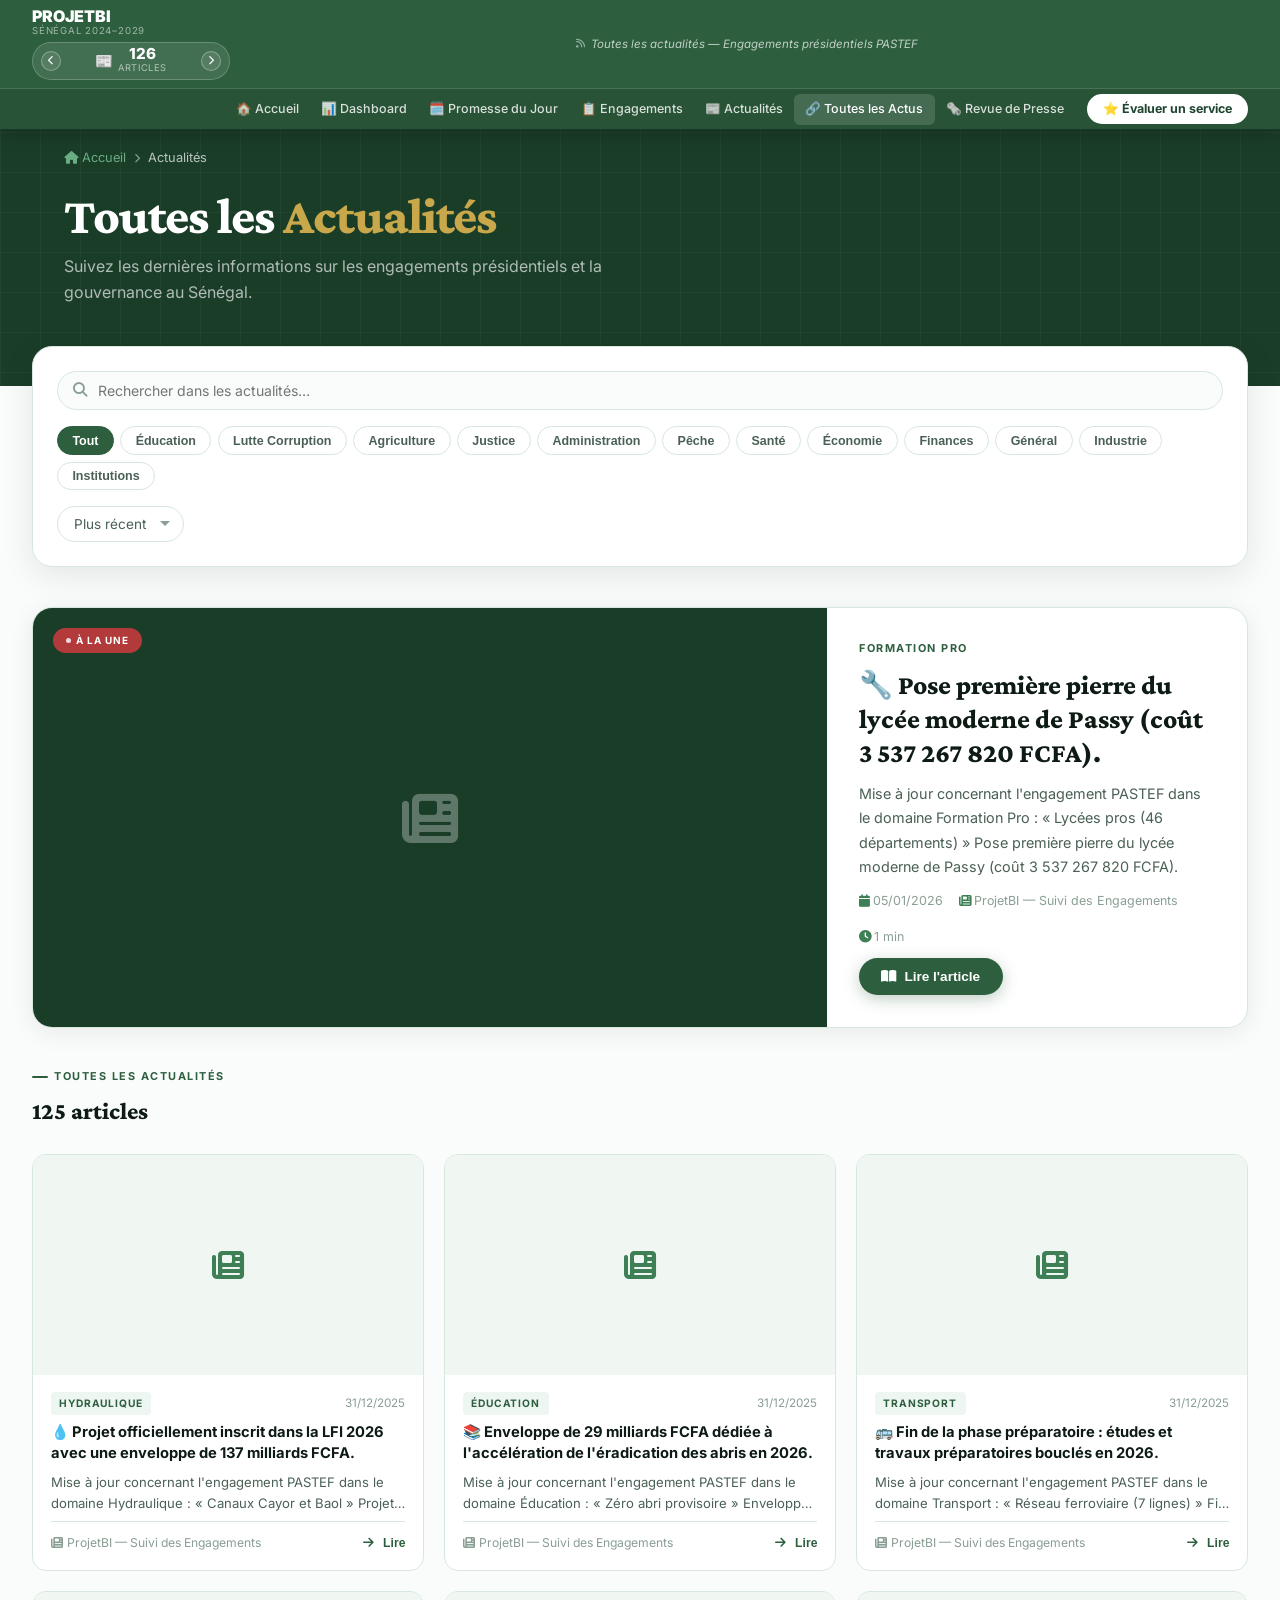
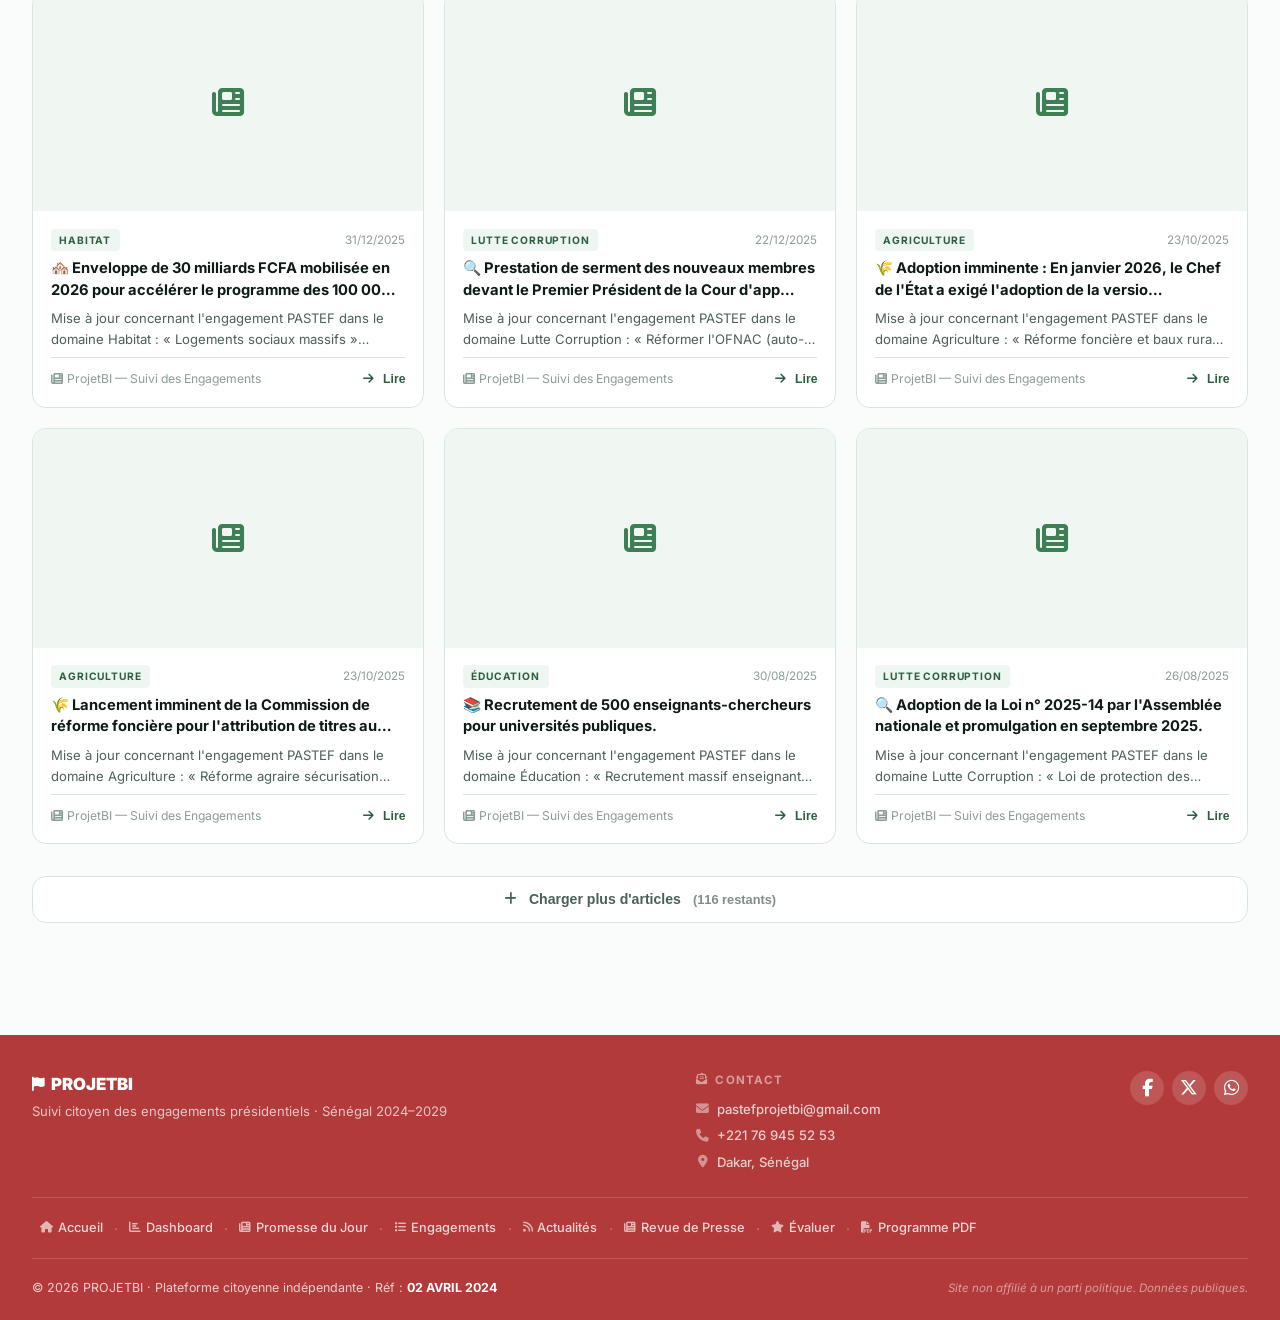
==== actualites.html @ c482f5a7 "Add files via upload" ====
<!DOCTYPE html>
<html lang="fr">
<head>
    <meta charset="UTF-8">
    <meta name="viewport" content="width=device-width, initial-scale=1.0, maximum-scale=5.0, user-scalable=yes">
    <meta name="description" content="Toutes les actualités du Projet Sénégal — Suivi des engagements présidentiels PASTEF 2024-2029">
    <meta name="theme-color" content="#2D5F3F">
    <meta property="og:type" content="website">
    <meta property="og:url" content="https://projetbi.org/actualites.html">
    <meta property="og:title" content="Actualités | PROJETBI — Sénégal 2024-2029">
    <meta property="og:image" content="https://projetbi.org/sonko.jpg">
    <title>Actualités | PROJETBI — Sénégal 2024-2029</title>
    <link rel="icon" href="https://projetbi.org/favicon.png" type="image/png">
    <link href="https://fonts.googleapis.com/css2?family=Crimson+Pro:wght@400;600;700;800&family=Inter:wght@300;400;500;600;700&display=swap" rel="stylesheet">
    <link rel="stylesheet" href="https://cdnjs.cloudflare.com/ajax/libs/font-awesome/6.5.0/css/all.min.css" crossorigin="anonymous">
    <link rel="stylesheet" href="style.css">

    <style>
    :root {
        --green:#2D5F3F; --green-deep:#1A3D28; --green-mid:#3E7F55;
        --green-light:#6aad84; --green-mist:#eef6f1;
        --red:#B23A3A; --gold:#C9A84C;
        --ink:#0D1B14; --smoke:#4a6055; --silver:#8a9e93;
        --fog:#d6e8dc; --mist:#f0f7f3; --off-white:#fafcfb;
    }
    html,body { overflow-x:hidden; }
    *,*::before,*::after { box-sizing:border-box; }
    body {
        font-family:'Inter',system-ui,sans-serif;
        background:var(--off-white); color:var(--ink);
        padding-top:92px;
    }
    @media(max-width:768px){ body{padding-top:56px;} *{max-width:100%;} }

    .container { max-width:1440px; margin:0 auto; padding:0 2rem; }
    @media(max-width:768px){ .container{padding:0 1rem!important;} }
    @media(max-width:480px){ .container{padding:0 .75rem!important;} }

    @keyframes slideIn {
        from { opacity:0; transform:translateY(-20px); }
        to   { opacity:1; transform:translateY(0); }
    }

    #progressIndicator {
        position:fixed;top:0;left:0;height:3px;width:0%;
        background:linear-gradient(90deg,#2D5F3F,#C9A84C);
        z-index:9999;transition:width .1s;
    }

    /* ── PAGE HERO ── */
    .page-hero {
        background:var(--green-deep);
        padding:3.5rem 2rem 5rem;
        position:relative;overflow:hidden;
    }
    .page-hero::before {
        content:'';position:absolute;inset:0;
        background-image:linear-gradient(rgba(255,255,255,.03) 1px,transparent 1px),
                          linear-gradient(90deg,rgba(255,255,255,.03) 1px,transparent 1px);
        background-size:40px 40px;
    }
    .page-hero-inner { max-width:1440px;margin:0 auto;position:relative;z-index:1;padding:0 2rem; }
    .page-hero-crumb {
        display:flex;align-items:center;gap:.5rem;
        font-size:.8rem;color:rgba(255,255,255,.5);margin-bottom:1.25rem;
    }
    .page-hero-crumb a { color:var(--green-light);text-decoration:none; }
    .page-hero-crumb a:hover { opacity:.8; }
    .page-hero h1 {
        font-family:'Crimson Pro',Georgia,serif;
        font-size:clamp(2rem,5vw,3.2rem);font-weight:800;
        color:white;letter-spacing:-.02em;line-height:1.1;margin-bottom:.6rem;
    }
    .page-hero h1 span { color:var(--gold); }
    .page-hero p { font-size:1rem;color:rgba(255,255,255,.65);max-width:560px; }

    /* ── FILTER CARD ── */
    .filter-card {
        background:white;border:1px solid var(--fog);
        border-radius:20px;padding:1.5rem;
        margin:-2.5rem auto 2.5rem;
        max-width:1400px;position:relative;z-index:10;
        box-shadow:0 8px 32px rgba(13,27,20,.1);
        display:flex;gap:1rem;flex-wrap:wrap;align-items:center;
    }
    .search-box { flex:1;min-width:220px;position:relative; }
    .search-box i { position:absolute;left:1rem;top:50%;transform:translateY(-50%);color:var(--silver);font-size:.9rem; }
    .search-box input {
        width:100%;padding:.65rem 1rem .65rem 2.5rem;
        border:1.5px solid var(--fog);border-radius:100px;
        font-family:'Inter',sans-serif;font-size:.88rem;
        outline:none;transition:border .2s;background:var(--off-white);color:var(--ink);
    }
    .search-box input:focus { border-color:var(--green);background:white; }
    .cat-pills { display:flex;gap:.4rem;flex-wrap:wrap; }
    .pill {
        padding:.4rem .9rem;border-radius:100px;
        border:1.5px solid var(--fog);background:white;
        font-size:.78rem;font-weight:600;color:var(--smoke);
        cursor:pointer;transition:all .2s;white-space:nowrap;
    }
    .pill:hover,.pill.active { background:var(--green);color:white;border-color:var(--green); }
    .sort-sel {
        padding:.55rem 2.2rem .55rem 1rem;
        border:1.5px solid var(--fog);border-radius:100px;
        font-family:'Inter',sans-serif;font-size:.85rem;color:var(--smoke);
        background:white url("data:image/svg+xml,%3Csvg xmlns='http://www.w3.org/2000/svg' width='12' height='12' viewBox='0 0 12 12'%3E%3Cpath fill='%238a9e93' d='M6 8L1 3h10z'/%3E%3C/svg%3E") no-repeat right .75rem center;
        outline:none;cursor:pointer;appearance:none;
    }

    /* ── FEATURED ── */
    .featured-article {
        display:grid;grid-template-columns:1fr 420px;
        border-radius:20px;overflow:hidden;
        background:white;border:1px solid var(--fog);
        box-shadow:0 4px 24px rgba(13,27,20,.08);
        margin-bottom:2.5rem;cursor:pointer;transition:box-shadow .3s;
    }
    .featured-article:hover { box-shadow:0 16px 48px rgba(13,27,20,.14); }
    .featured-img {
        min-height:360px;background:var(--green-deep);
        display:flex;align-items:center;justify-content:center;
        overflow:hidden;position:relative;
    }
    .featured-img img {
        position:absolute;inset:0;width:100%;height:100%;
        object-fit:cover;opacity:.8;transition:transform .5s ease;
    }
    .featured-article:hover .featured-img img { transform:scale(1.04); }
    .featured-img-overlay {
        position:absolute;inset:0;
        background:linear-gradient(135deg,rgba(13,27,20,.5),transparent);
    }
    .featured-icon { position:relative;z-index:1;font-size:3.5rem;color:rgba(255,255,255,.3); }
    .feat-badge {
        position:absolute;top:1.25rem;left:1.25rem;z-index:2;
        display:inline-flex;align-items:center;gap:.35rem;
        background:var(--red);color:white;font-size:.62rem;font-weight:700;
        letter-spacing:.1em;text-transform:uppercase;
        padding:.3rem .8rem;border-radius:100px;
    }
    .feat-badge::before {
        content:'';width:5px;height:5px;border-radius:50%;
        background:rgba(255,255,255,.8);animation:blink 1.5s infinite;
    }
    @keyframes blink{0%,100%{opacity:1}50%{opacity:0}}
    .featured-body { padding:2rem;display:flex;flex-direction:column;gap:.7rem; }
    .featured-cat { font-size:.68rem;font-weight:700;letter-spacing:.14em;text-transform:uppercase;color:var(--green); }
    .featured-title {
        font-family:'Crimson Pro',Georgia,serif;
        font-size:clamp(1.25rem,2.5vw,1.7rem);font-weight:800;line-height:1.25;color:var(--ink);
    }
    .featured-excerpt { font-size:.9rem;color:var(--smoke);line-height:1.7;flex:1; }
    .featured-meta { display:flex;gap:1rem;font-size:.78rem;color:var(--silver);flex-wrap:wrap;margin-top:auto; }
    .featured-meta i { color:var(--green-mid);margin-right:.2rem; }
    .btn-read {
        display:inline-flex;align-items:center;gap:.5rem;
        background:var(--green);color:white;
        padding:.7rem 1.4rem;border-radius:100px;
        font-weight:700;font-size:.85rem;text-decoration:none;
        border:none;cursor:pointer;align-self:flex-start;
        box-shadow:0 4px 16px rgba(45,95,63,.3);transition:all .25s;
    }
    .btn-read:hover { background:var(--green-deep);transform:translateY(-1px); }

    /* ── SECTION LABEL ── */
    .actu-section-label {
        font-size:.68rem;font-weight:700;letter-spacing:.14em;
        text-transform:uppercase;color:var(--green);
        display:flex;align-items:center;gap:6px;margin-bottom:.4rem;
    }
    .actu-section-label::before { content:'';width:16px;height:2px;background:var(--green);border-radius:2px; }
    .actu-section-title {
        font-family:'Crimson Pro',Georgia,serif;
        font-size:1.5rem;font-weight:800;color:var(--ink);margin-bottom:1.5rem;
    }

    /* ── NEWS GRID ── */
    .news-grid {
        display:grid;
        grid-template-columns:repeat(auto-fill,minmax(300px,1fr));
        gap:1.25rem;
    }
    .news-item {
        background:white;border:1px solid var(--fog);
        border-radius:14px;overflow:hidden;
        display:flex;flex-direction:column;
        transition:all .25s ease;cursor:pointer;
    }
    .news-item:hover { box-shadow:0 12px 40px rgba(13,27,20,.1);transform:translateY(-3px); }
    .news-item-img {
        aspect-ratio:16/9;background:var(--mist);overflow:hidden;
        display:flex;align-items:center;justify-content:center;
        color:var(--green-mid);font-size:2rem;position:relative;
    }
    .news-item-img img { width:100%;height:100%;object-fit:cover;transition:transform .4s ease; }
    .news-item:hover .news-item-img img { transform:scale(1.06); }
    .news-item-body { padding:1.1rem;display:flex;flex-direction:column;gap:.45rem;flex:1; }
    .news-item-head { display:flex;align-items:center;justify-content:space-between;gap:.5rem; }
    .news-item-cat {
        font-size:.64rem;font-weight:700;letter-spacing:.08em;text-transform:uppercase;
        color:var(--green);background:var(--green-mist);padding:.18rem .55rem;border-radius:4px;flex-shrink:0;
    }
    .news-item-date { font-size:.73rem;color:var(--silver); }
    .news-item-title { font-weight:700;font-size:.92rem;line-height:1.45;color:var(--ink);flex:1; }
    .news-item-excerpt {
        font-size:.82rem;color:var(--smoke);line-height:1.6;
        display:-webkit-box;-webkit-line-clamp:2;-webkit-box-orient:vertical;overflow:hidden;
    }
    .news-item-foot {
        display:flex;align-items:center;justify-content:space-between;
        padding-top:.7rem;margin-top:auto;
        border-top:1px solid var(--fog);font-size:.76rem;color:var(--silver);
    }
    .news-item-foot i { margin-right:.25rem; }
    .news-read {
        display:inline-flex;align-items:center;gap:.3rem;
        color:var(--green);font-weight:700;font-size:.76rem;
        cursor:pointer;background:none;border:none;padding:0;transition:gap .2s;
    }
    .news-read:hover { gap:.5rem; }

    /* ── NO RESULTS ── */
    .no-results { grid-column:1/-1;text-align:center;padding:4rem 2rem;color:var(--silver); }
    .no-results i { font-size:3rem;margin-bottom:1rem;display:block; }
    .no-results h3 { font-size:1.15rem;color:var(--smoke);margin-bottom:.5rem; }

    /* ── LOAD MORE ── */
    .load-more {
        display:flex;align-items:center;justify-content:center;gap:.75rem;
        width:100%;padding:.9rem;
        border:1.5px solid var(--fog);border-radius:14px;
        background:white;color:var(--smoke);
        font-weight:600;font-size:.88rem;cursor:pointer;
        margin-top:2rem;transition:all .2s;
    }
    .load-more:hover { border-color:var(--green);color:var(--green);background:var(--mist); }
    .load-more.hidden { display:none; }

    /* ── SPINNER ── */
    .spinner {
        width:32px;height:32px;border-radius:50%;
        border:3px solid var(--fog);border-top-color:var(--green);
        animation:spin .7s linear infinite;margin:0 auto 1rem;
    }
    @keyframes spin{to{transform:rotate(360deg)}}

    /* ── SCROLL TO TOP ── */
    #backTop {
        position:fixed;bottom:2rem;right:2rem;
        width:44px;height:44px;border-radius:50%;
        background:var(--green);color:white;border:none;cursor:pointer;
        display:flex;align-items:center;justify-content:center;
        box-shadow:0 4px 16px rgba(45,95,63,.4);
        opacity:0;transform:translateY(10px);transition:all .3s;z-index:500;
    }
    #backTop.show { opacity:1;transform:translateY(0); }

    /* ── RESPONSIVE ── */
    @media(max-width:900px){
        .featured-article { grid-template-columns:1fr; }
        .featured-img { min-height:220px; }
    }
    @media(max-width:600px){
        .filter-card { flex-direction:column; }
        .cat-pills { overflow-x:auto;flex-wrap:nowrap;padding-bottom:.5rem; }
        .news-grid { grid-template-columns:1fr; }
        .page-hero { padding:2.5rem 1rem 4rem; }
        .page-hero-inner { padding:0 1rem; }
    }
    </style>
</head>
<body>

<div id="progressIndicator"></div>

<!-- ══ NAVBAR (même structure que index.html) ══ -->
<nav class="navbar" id="modernNav">
    <div class="nav-row-1">
        <div class="nav-row-inner">
            <div class="nav-logo-kpi">
                <a href="./" class="nav-logo">
                    <img src="https://projetbi.org/favicon.png" alt="PROJETBI" class="nav-logo-img" onerror="this.style.display='none'">
                    <div class="nav-logo-block">
                        <span class="nav-logo-text">PROJETBI</span>
                        <span class="nav-logo-sub">Sénégal 2024–2029</span>
                    </div>
                </a>
                <div class="nav-kpi-under-logo">
                    <button class="nav-kpi-mini-btn" id="kpiPrevActu"><i class="fas fa-chevron-left"></i></button>
                    <div id="navKpiDesktop" class="nav-kpi-mini-display">
                        <div style="display:flex;align-items:center;gap:.35rem;justify-content:center;">
                            <span style="font-size:.9rem">📰</span>
                            <div style="display:flex;flex-direction:column;">
                                <span class="kpi-value" style="font-size:.95rem;font-weight:800;color:white;line-height:1">—</span>
                                <span style="font-size:.58rem;color:rgba(255,255,255,.6);text-transform:uppercase;letter-spacing:.06em">Articles</span>
                            </div>
                        </div>
                    </div>
                    <button class="nav-kpi-mini-btn" id="kpiNextActu"><i class="fas fa-chevron-right"></i></button>
                </div>
            </div>
            <div class="nav-row-center">
                <span class="nav-tagline"><i class="fas fa-rss"></i> Toutes les actualités — Engagements présidentiels PASTEF</span>
            </div>
            <button class="hamburger" id="modernHamburger" aria-label="Menu" aria-expanded="false">
                <span></span><span></span><span></span>
            </button>
        </div>
    </div>
    <div class="nav-row-2">
        <div class="nav-row-inner">
            <ul class="nav-links" id="navLinks">
                <li><a href="./" class="modern-link">🏠 Accueil</a></li>
                <li><a href="./#dashboard" class="modern-link">📊 Dashboard</a></li>
                <li><a href="./#promesse-du-jour" class="modern-link">🗓️ Promesse du Jour</a></li>
                <li><a href="./#engagements" class="modern-link">📋 Engagements</a></li>
                <li><a href="./#actualites" class="modern-link">📰 Actualités</a></li>
                <li><a href="actualites.html" class="modern-link active">🔗 Toutes les Actus</a></li>
                <li><a href="./#revue-de-presse" class="modern-link">🗞️ Revue de Presse</a></li>
            </ul>
            <a href="./#evaluation" class="nav-cta-btn">⭐ Évaluer un service</a>
        </div>
    </div>
</nav>

<!-- Menu mobile -->
<div id="modernMenu" style="display:none;position:fixed;top:56px;left:0;right:0;height:calc(100vh - 56px);background:white;z-index:997;overflow-y:auto;padding:1.5rem;border-top:3px solid #2D5F3F;">
    <div class="menu-kpi-widget">
        <div class="menu-kpi-inner">
            <div class="menu-kpi-icon">📰</div>
            <div class="menu-kpi-carousel" id="menuKpiDisplay">
                <div class="kpi-item" style="display:flex;flex-direction:column;align-items:center;">
                    <span class="kpi-value" style="font-size:2rem;font-weight:800;color:white;line-height:1">—</span>
                    <span class="kpi-label" style="font-size:.72rem;color:rgba(255,255,255,.6);text-transform:uppercase;letter-spacing:.06em;font-weight:600">Articles</span>
                </div>
            </div>
            <div class="menu-kpi-controls">
                <button class="menu-kpi-btn" id="menuKpiPrev"><i class="fas fa-chevron-left"></i></button>
                <button class="menu-kpi-btn" id="menuKpiNext"><i class="fas fa-chevron-right"></i></button>
            </div>
        </div>
    </div>
    <ul style="list-style:none;padding:0;margin:0;display:flex;flex-direction:column;gap:.25rem;">
        <li><a href="./" class="modern-link" style="display:block;padding:.85rem 1rem;border-radius:10px;color:#0D1B14;font-weight:600;text-decoration:none;border-bottom:1px solid #eee;">🏠 Accueil</a></li>
        <li><a href="./#dashboard" class="modern-link" style="display:block;padding:.85rem 1rem;border-radius:10px;color:#0D1B14;font-weight:600;text-decoration:none;border-bottom:1px solid #eee;">📊 Dashboard</a></li>
        <li><a href="./#promesse-du-jour" class="modern-link" style="display:block;padding:.85rem 1rem;border-radius:10px;color:#0D1B14;font-weight:600;text-decoration:none;border-bottom:1px solid #eee;">🗓️ Promesse du Jour</a></li>
        <li><a href="./#engagements" class="modern-link" style="display:block;padding:.85rem 1rem;border-radius:10px;color:#0D1B14;font-weight:600;text-decoration:none;border-bottom:1px solid #eee;">📋 Engagements</a></li>
        <li><a href="./#actualites" class="modern-link" style="display:block;padding:.85rem 1rem;border-radius:10px;color:#0D1B14;font-weight:600;text-decoration:none;border-bottom:1px solid #eee;">📰 Actualités</a></li>
        <li><a href="actualites.html" class="modern-link" style="display:block;padding:.85rem 1rem;border-radius:10px;color:#2D5F3F;font-weight:700;text-decoration:none;border-bottom:1px solid #eee;background:#eef6f1;">🔗 Toutes les Actus</a></li>
        <li><a href="./#revue-de-presse" class="modern-link" style="display:block;padding:.85rem 1rem;border-radius:10px;color:#0D1B14;font-weight:600;text-decoration:none;border-bottom:1px solid #eee;">🗞️ Revue de Presse</a></li>
        <li><a href="./#evaluation" class="modern-link" style="display:flex;padding:.85rem 1rem;border-radius:100px;background:#2D5F3F;color:white;font-weight:700;text-decoration:none;justify-content:center;margin-top:.75rem;">⭐ Évaluer un service</a></li>
    </ul>
</div>

<!-- ══ HERO ══ -->
<div class="page-hero">
    <div class="page-hero-inner">
        <div class="page-hero-crumb">
            <a href="./"><i class="fas fa-home"></i> Accueil</a>
            <span><i class="fas fa-chevron-right" style="font-size:.6rem"></i></span>
            <span style="color:rgba(255,255,255,.7)">Actualités</span>
        </div>
        <h1>Toutes les <span>Actualités</span></h1>
        <p>Suivez les dernières informations sur les engagements présidentiels et la gouvernance au Sénégal.</p>
    </div>
</div>

<!-- ══ FILTER CARD ══ -->
<div class="container">
    <div class="filter-card">
        <div class="search-box">
            <i class="fas fa-search"></i>
            <input type="text" id="newsSearch" placeholder="Rechercher dans les actualités…">
        </div>
        <div class="cat-pills" id="catPills">
            <button class="pill active" data-cat="all">Tout</button>
            <!-- Pills générées dynamiquement après chargement des données -->
        </div>
        <select class="sort-sel" id="newsSort">
            <option value="date_desc">Plus récent</option>
            <option value="date_asc">Plus ancien</option>
            <option value="alpha">A → Z</option>
        </select>
    </div>
</div>

<!-- ══ CONTENU ══ -->
<div class="container" style="padding-bottom:4rem">
    <div id="featuredContainer">
        <div class="spinner" style="margin:3rem auto;"></div>
    </div>
    <div>
        <div class="actu-section-label">Toutes les actualités</div>
        <div class="actu-section-title" id="newsCount">Chargement…</div>
        <div class="news-grid" id="allNewsGrid">
            <div class="no-results"><div class="spinner"></div></div>
        </div>
        <button class="load-more hidden" id="loadMoreBtn">
            <i class="fas fa-plus"></i> Charger plus d'articles
            <span id="loadMoreCount" style="font-size:.8rem;opacity:.7"></span>
        </button>
    </div>
</div>

<!-- ══ FOOTER (identique à index.html) ══ -->
<footer class="footer">
    <div class="container">
        <div class="footer-top">
            <div class="footer-brand-row">
                <div class="footer-brand-info">
                    <h3 class="footer-brand-name"><i class="fas fa-flag"></i> PROJETBI</h3>
                    <p class="footer-brand-desc">Suivi citoyen des engagements présidentiels · Sénégal 2024–2029</p>
                </div>
                <div class="footer-contact">
                    <h4 class="footer-contact-title"><i class="fas fa-envelope-open-text"></i> Contact</h4>
                    <ul class="footer-contact-list">
                        <li><a href="mailto:pastefprojetbi@gmail.com" class="footer-contact-link"><i class="fas fa-envelope"></i> pastefprojetbi@gmail.com</a></li>
                        <li><a href="tel:+221769455253" class="footer-contact-link"><i class="fas fa-phone"></i> +221 76 945 52 53</a></li>
                        <li class="footer-contact-link footer-contact-static"><i class="fas fa-map-marker-alt"></i> Dakar, Sénégal</li>
                    </ul>
                </div>
                <div class="footer-social">
                    <a href="#" class="social-btn" title="Facebook"><i class="fab fa-facebook-f"></i></a>
                    <a href="#" class="social-btn" title="Twitter/X"><i class="fab fa-x-twitter"></i></a>
                    <a href="#" class="social-btn" title="WhatsApp"><i class="fab fa-whatsapp"></i></a>
                </div>
            </div>
        </div>
        <div class="footer-divider"></div>
        <nav class="footer-nav">
            <a href="./" class="footer-nav-link"><i class="fas fa-home"></i> Accueil</a>
            <span class="footer-sep">·</span>
            <a href="./#dashboard" class="footer-nav-link"><i class="fas fa-chart-bar"></i> Dashboard</a>
            <span class="footer-sep">·</span>
            <a href="./#promesse-du-jour" class="footer-nav-link"><i class="fas fa-newspaper"></i> Promesse du Jour</a>
            <span class="footer-sep">·</span>
            <a href="./#engagements" class="footer-nav-link"><i class="fas fa-list"></i> Engagements</a>
            <span class="footer-sep">·</span>
            <a href="./#actualites" class="footer-nav-link"><i class="fas fa-rss"></i> Actualités</a>
            <span class="footer-sep">·</span>
            <a href="./#revue-de-presse" class="footer-nav-link"><i class="fas fa-newspaper"></i> Revue de Presse</a>
            <span class="footer-sep">·</span>
            <a href="./#evaluation" class="footer-nav-link"><i class="fas fa-star"></i> Évaluer</a>
            <span class="footer-sep">·</span>
            <a href="Livre-Programme-Bassirou-Diomaye-Faye.pdf" class="footer-nav-link" download><i class="fas fa-file-pdf"></i> Programme PDF</a>
        </nav>
        <div class="footer-divider"></div>
        <div class="footer-bottom-compact">
            <span class="footer-copy">© 2026 PROJETBI · Plateforme citoyenne indépendante · Réf : <strong>02 AVRIL 2024</strong></span>
            <span class="footer-disclaimer">Site non affilié à un parti politique. Données publiques.</span>
        </div>
    </div>
</footer>

<button id="backTop" onclick="window.scrollTo({top:0,behavior:'smooth'})" title="Retour en haut">
    <i class="fas fa-arrow-up"></i>
</button>

<script>
// ── Progress bar + scroll ──
window.addEventListener('scroll', () => {
    const pct = (window.scrollY / (document.body.scrollHeight - window.innerHeight)) * 100;
    const prog = document.getElementById('progressIndicator');
    if (prog) prog.style.width = pct + '%';
    const nav = document.getElementById('navbar');
    if (nav) nav.classList.toggle('scrolled', window.scrollY > 50);
    document.getElementById('backTop').classList.toggle('show', window.scrollY > 400);
});

// ── Hamburger mobile ──
const burger   = document.getElementById('modernHamburger');
const mobMenu  = document.getElementById('modernMenu');
const navLinks = document.getElementById('navLinks');

function closeNav() {
    if (burger)  { burger.classList.remove('active'); burger.setAttribute('aria-expanded','false'); }
    if (mobMenu) { mobMenu.style.display='none'; mobMenu.classList.remove('active'); }
    if (navLinks) navLinks.classList.remove('open');
}
if (burger) {
    burger.addEventListener('click', e => {
        e.stopPropagation();
        const isOpen = burger.classList.toggle('active');
        burger.setAttribute('aria-expanded', isOpen);
        if (mobMenu)  { mobMenu.style.display = isOpen ? 'block' : 'none'; mobMenu.classList.toggle('active', isOpen); }
        if (navLinks) navLinks.classList.toggle('open', isOpen);
    });
    document.addEventListener('click', e => {
        if (!burger.contains(e.target) && (!mobMenu || !mobMenu.contains(e.target))) closeNav();
    });
}
document.querySelectorAll('.modern-link').forEach(a => a.addEventListener('click', closeNav));

// ── News data ──
let allNews = [];
let currentCategory = 'all';
let currentVisible  = 9;
const PAGE_SIZE = 9;

// Carousel interne pour la page actualités (catégories)
let kpiItems = [];
let kpiIndex = 0;

const categoryMap = {
    general:'Général', education:'Éducation', sante:'Santé', economie:'Économie',
    infrastructures:'Infrastructures', gouvernance:'Gouvernance', transparence:'Transparence',
    agriculture:'Agriculture', energie:'Énergie', environnement:'Environnement',
    emploi:'Emploi', jeunesse:'Jeunesse & Sports', culture:'Culture',
    securite:'Sécurité', justice:'Justice', numerique:'Numérique',
    transport:'Transport', logement:'Logement', social:'Affaires Sociales',
    international:'Relations Internationales', autres:'Autres'
};
const iconMap = {
    news:'fa-newspaper', school:'fa-school', graduation:'fa-graduation-cap',
    hospital:'fa-hospital', heartbeat:'fa-heartbeat', money:'fa-money-bill-wave',
    coins:'fa-coins', chart:'fa-chart-line', road:'fa-road', building:'fa-building',
    home:'fa-home', flag:'fa-flag', balance:'fa-balance-scale', gavel:'fa-gavel',
    users:'fa-users', handshake:'fa-handshake', seedling:'fa-seedling',
    tractor:'fa-tractor', bolt:'fa-bolt', leaf:'fa-leaf', recycle:'fa-recycle',
    briefcase:'fa-briefcase', laptop:'fa-laptop', wifi:'fa-wifi', globe:'fa-globe',
    rocket:'fa-rocket', lightbulb:'fa-lightbulb', check:'fa-check-circle',
    tools:'fa-tools', eye:'fa-eye', star:'fa-star'
};
function getIcon(img) { return iconMap[img] || 'fa-newspaper'; }
function getCat(cat)  { return categoryMap[cat] || cat || 'Général'; }

// Map promise_id → domaine, chargée en parallèle avec news.json
const _promiseDomaines = new Map();

function getDomaine(news) {
    if (news.promise_id && _promiseDomaines.has(news.promise_id)) {
        return _promiseDomaines.get(news.promise_id);
    }
    return getCat(news.category);
}

// Construit les pills de filtre dynamiquement selon les domaines réels des articles
function buildFilterPills() {
    const pills = document.getElementById('catPills');
    // Compter les articles par domaine
    const counts = new Map();
    allNews.forEach(n => {
        const d = getDomaine(n);
        counts.set(d, (counts.get(d) || 0) + 1);
    });
    // Trier par nombre décroissant, garder les 12 premiers
    const top = [...counts.entries()]
        .sort((a, b) => b[1] - a[1])
        .slice(0, 12);

    // Reconstruire les pills (garder "Tout" en premier)
    pills.innerHTML = '<button class="pill active" data-cat="all">Tout</button>' +
        top.map(([domaine]) =>
            `<button class="pill" data-cat="${domaine}">${domaine}</button>`
        ).join('');
}

// Construit les items KPI (stats par domaine) et lance le carousel
function buildKpiItems(news) {
    const total = news.length;
    const counts = new Map();
    news.forEach(n => {
        const d = getDomaine(n);
        counts.set(d, (counts.get(d) || 0) + 1);
    });
    kpiItems = [
        { icon:'📰', value: total, label: 'Articles' },
        ...[...counts.entries()]
            .sort((a,b) => b[1]-a[1]).slice(0,6)
            .map(([domaine, count]) => ({ icon:'📁', value: count, label: domaine }))
    ];
    renderKpi();
    setInterval(() => { kpiIndex = (kpiIndex+1) % kpiItems.length; renderKpi(); }, 3000);
}

function renderKpi() {
    const item = kpiItems[kpiIndex] || { icon:'📰', value:'—', label:'Articles' };
    const html = `
        <div style="display:flex;align-items:center;gap:.35rem;justify-content:center;">
            <span style="font-size:.9rem">${item.icon}</span>
            <div style="display:flex;flex-direction:column;">
                <span style="font-size:.95rem;font-weight:800;color:white;line-height:1">${item.value}</span>
                <span style="font-size:.58rem;color:rgba(255,255,255,.6);text-transform:uppercase;letter-spacing:.06em">${item.label}</span>
            </div>
        </div>`;
    const htmlMobile = `
        <div class="kpi-item" style="display:flex;flex-direction:column;align-items:center;">
            <span style="font-size:1.5rem">${item.icon}</span>
            <span style="font-size:2rem;font-weight:800;color:white;line-height:1">${item.value}</span>
            <span style="font-size:.72rem;color:rgba(255,255,255,.6);text-transform:uppercase;letter-spacing:.06em;font-weight:600">${item.label}</span>
        </div>`;
    const d = document.getElementById('navKpiDesktop');
    const m = document.getElementById('menuKpiDisplay');
    if (d) d.innerHTML = html;
    if (m) m.innerHTML = htmlMobile;
}

// Boutons carousel
document.getElementById('kpiPrevActu').addEventListener('click', () => {
    kpiIndex = (kpiIndex - 1 + kpiItems.length) % kpiItems.length; renderKpi();
});
document.getElementById('kpiNextActu').addEventListener('click', () => {
    kpiIndex = (kpiIndex + 1) % kpiItems.length; renderKpi();
});
document.getElementById('menuKpiPrev').addEventListener('click', () => {
    kpiIndex = (kpiIndex - 1 + kpiItems.length) % kpiItems.length; renderKpi();
});
document.getElementById('menuKpiNext').addEventListener('click', () => {
    kpiIndex = (kpiIndex + 1) % kpiItems.length; renderKpi();
});

async function loadNews() {
    try {
        const [newsRes, promisesRes] = await Promise.all([
            fetch('news.json'),
            fetch('promises.json').catch(() => null)
        ]);
        const data = await newsRes.json();
        allNews = data.news || [];

        // Construire le map promise_id → domaine
        if (promisesRes && promisesRes.ok) {
            const pData = await promisesRes.json();
            (pData.promises || []).forEach(p => {
                if (p.id && p.domaine) _promiseDomaines.set(p.id, p.domaine);
            });
        }

        buildKpiItems(allNews);
        buildFilterPills();
        renderFeatured();
        renderGrid();
    } catch(e) {
        document.getElementById('featuredContainer').innerHTML = '';
        document.getElementById('allNewsGrid').innerHTML =
            '<div class="no-results"><i class="fas fa-exclamation-circle"></i><h3>Impossible de charger les actualités</h3></div>';
    }
}

function filtered() {
    const term = document.getElementById('newsSearch').value.toLowerCase();
    const sort = document.getElementById('newsSort').value;
    let list = currentCategory === 'all' ? allNews.slice(1) : allNews.filter(n => getDomaine(n) === currentCategory);
    if (term) list = list.filter(n =>
        n.title.toLowerCase().includes(term) ||
        (n.excerpt||'').toLowerCase().includes(term) ||
        (n.source||'').toLowerCase().includes(term)
    );
    if (sort === 'alpha')     list.sort((a,b) => a.title.localeCompare(b.title));
    else if (sort === 'date_asc') list.sort((a,b) => a.date.localeCompare(b.date));
    return list;
}

// Store des articles indexés par position pour éviter JSON-in-onclick
const _articleStore = new Map();

function _ensureModal() {
    let modal = document.getElementById('actuModal');
    if (!modal) {
        modal = document.createElement('div');
        modal.id = 'actuModal';
        modal.style.cssText = 'display:none;position:fixed;inset:0;background:rgba(0,0,0,.75);z-index:99999;align-items:center;justify-content:center;padding:1rem;overflow-y:auto;';
        modal.innerHTML = `
            <div id="actuModalContent" style="background:white;border-radius:16px;max-width:760px;width:100%;max-height:90vh;overflow-y:auto;position:relative;padding:2rem;animation:slideIn .3s ease;">
                <button id="actuModalCloseBtn" style="position:absolute;top:1rem;right:1rem;width:40px;height:40px;border-radius:50%;background:#2D5F3F;color:white;border:none;cursor:pointer;display:flex;align-items:center;justify-content:center;font-size:1.1rem;z-index:2;box-shadow:0 2px 8px rgba(0,0,0,.3);transition:all .2s;" title="Fermer">
                    <i class="fas fa-times"></i>
                </button>
                <div id="actuModalBody"></div>
            </div>`;
        modal.addEventListener('click', e => { if (e.target === modal) closeActuModal(); });
        document.body.appendChild(modal);
        document.getElementById('actuModalCloseBtn').addEventListener('click', closeActuModal);
    }
    return modal;
}

function openArticleById(key) {
    const news = _articleStore.get(key);
    if (!news) return;
    const modal = _ensureModal();
    const body = document.getElementById('actuModalBody');
    const fullText = news.content || news.excerpt || '';
    const link = (news.link && !news.link.startsWith('<iframe') && news.link !== '#') ? news.link : null;

    // Escape helper local
    const esc = s => {
        const d = document.createElement('div');
        d.appendChild(document.createTextNode(String(s || '')));
        return d.innerHTML;
    };

    body.innerHTML = `
        <div style="display:flex;gap:.5rem;align-items:center;flex-wrap:wrap;margin-bottom:1rem;">
            <span style="background:#eef6f1;color:#2D5F3F;border:1px solid #c5dbc0;padding:.2rem .75rem;border-radius:20px;font-size:.78rem;font-weight:700">${esc(getDomaine(news))}</span>
            <span style="color:#999;font-size:.78rem;margin-left:auto">${esc(news.date)}</span>
        </div>
        <h2 style="font-size:1.4rem;font-weight:800;color:#1A3D28;margin-bottom:1rem;line-height:1.35;padding-right:2.5rem">${esc(news.title)}</h2>
        ${news.image_url ? `<img src="${esc(news.image_url)}" alt="${esc(news.title)}" style="width:100%;max-height:260px;object-fit:cover;border-radius:10px;margin-bottom:1rem" onerror="this.style.display='none'">` : ''}
        <div style="display:flex;gap:1rem;font-size:.8rem;color:#8a9e93;margin-bottom:1.2rem;flex-wrap:wrap">
            <span><i class="fas fa-newspaper" style="color:#2D5F3F;margin-right:.3rem"></i>${esc(news.source)}</span>
            ${news.read_time ? `<span><i class="fas fa-clock" style="color:#2D5F3F;margin-right:.3rem"></i>${esc(news.read_time)}</span>` : ''}
        </div>
        <div style="line-height:1.8;color:#333;font-size:.95rem">${fullText.split('\n').filter(l=>l.trim()).map(l=>`<p style="margin-bottom:.85rem">${esc(l)}</p>`).join('')}</div>
        ${link ? `<div style="margin-top:1.25rem;padding-top:1rem;border-top:1px solid #e5ede6">
            <a href="${esc(link)}" target="_blank" rel="noopener noreferrer" style="color:#2D5F3F;font-weight:700;font-size:.88rem;display:inline-flex;align-items:center;gap:.4rem">
                <i class="fas fa-external-link-alt"></i> Lire l'article original
            </a>
        </div>` : ''}`;

    modal.style.display = 'flex';
    document.body.style.overflow = 'hidden';
}

window.closeActuModal = function() {
    const modal = document.getElementById('actuModal');
    if (modal) modal.style.display = 'none';
    document.body.style.overflow = '';
};

// Escape clavier
document.addEventListener('keydown', e => { if (e.key === 'Escape') closeActuModal(); });

function renderFeatured() {
    const container = document.getElementById('featuredContainer');
    if (!allNews.length) { container.innerHTML=''; return; }
    const f    = allNews[0];
    const icon = getIcon(f.image);
    _articleStore.set('featured', f);
    container.innerHTML = `
        <div class="featured-article" style="cursor:pointer" onclick="openArticleById('featured')">
            <div class="featured-img">
                ${f.image_url
                    ? `<img src="${f.image_url}" alt="${f.title}"><div class="featured-img-overlay"></div>`
                    : `<i class="fas ${icon} featured-icon"></i>`}
                <div class="feat-badge">À la une</div>
            </div>
            <div class="featured-body">
                <div class="featured-cat">${getDomaine(f)}</div>
                <h2 class="featured-title">${f.title}</h2>
                <p class="featured-excerpt">${(f.excerpt||'').substring(0,280)}${(f.excerpt||'').length>280?'…':''}</p>
                <div class="featured-meta">
                    <span><i class="fas fa-calendar"></i>${f.date}</span>
                    <span><i class="fas fa-newspaper"></i>${f.source||'Source'}</span>
                    ${f.read_time ? `<span><i class="fas fa-clock"></i>${f.read_time}</span>` : ''}
                </div>
                <button class="btn-read" onclick="event.stopPropagation();openArticleById('featured')"><i class="fas fa-book-open"></i> Lire l'article</button>
            </div>
        </div>`;
}

function renderGrid() {
    const grid    = document.getElementById('allNewsGrid');
    const loadBtn = document.getElementById('loadMoreBtn');
    const list    = filtered();
    const visible = list.slice(0, currentVisible);
    document.getElementById('newsCount').textContent = `${list.length} article${list.length !== 1 ? 's' : ''}`;
    if (!visible.length) {
        grid.innerHTML = '<div class="no-results"><i class="fas fa-search"></i><h3>Aucune actualité trouvée</h3><p>Essayez d\'autres critères</p></div>';
        loadBtn.classList.add('hidden');
        return;
    }
    grid.innerHTML = visible.map((n, i) => {
        const icon = getIcon(n.image);
        const key  = 'art_' + i;
        _articleStore.set(key, n);
        return `
        <article class="news-item" onclick="openArticleById('${key}')">
            <div class="news-item-img">
                ${n.image_url ? `<img src="${n.image_url}" alt="${n.title}" loading="lazy">` : `<i class="fas ${icon}"></i>`}
            </div>
            <div class="news-item-body">
                <div class="news-item-head">
                    <span class="news-item-cat">${getDomaine(n)}</span>
                    <span class="news-item-date">${n.date}</span>
                </div>
                <h3 class="news-item-title">${n.title}</h3>
                <p class="news-item-excerpt">${(n.excerpt||'').substring(0,160)}…</p>
                <div class="news-item-foot">
                    <span><i class="fas fa-newspaper"></i>${n.source||''}</span>
                    <button class="news-read" onclick="event.stopPropagation();openArticleById('${key}')"><i class="fas fa-arrow-right"></i> Lire</button>
                </div>
            </div>
        </article>`;
    }).join('');
    const remaining = list.length - currentVisible;
    if (remaining > 0) {
        loadBtn.classList.remove('hidden');
        document.getElementById('loadMoreCount').textContent = `(${remaining} restants)`;
    } else {
        loadBtn.classList.add('hidden');
    }
}

document.getElementById('newsSearch').addEventListener('input', () => { currentVisible=PAGE_SIZE; renderGrid(); });
document.getElementById('newsSort').addEventListener('change', () => { currentVisible=PAGE_SIZE; renderGrid(); });
document.getElementById('catPills').addEventListener('click', e => {
    const btn = e.target.closest('.pill');
    if (!btn) return;
    document.querySelectorAll('.pill').forEach(p => p.classList.remove('active'));
    btn.classList.add('active');
    currentCategory = btn.dataset.cat;
    currentVisible  = PAGE_SIZE;
    renderGrid();
});
document.getElementById('loadMoreBtn').addEventListener('click', () => { currentVisible += PAGE_SIZE; renderGrid(); });

loadNews();
</script>
</body>
</html>
---- style.css ----
/* ===== VARIABLES CSS - COULEURS PASTEF ===== */
:root {
    /* Couleurs PASTEF Officielles */
    --pastef-green: #2D5F3F;
    --pastef-green-light: #3E7F55;
    --pastef-green-dark: #1F4530;
    --pastef-red: #B23A3A;
    --pastef-red-light: #C85050;
    --pastef-red-dark: #8B2C2C;
    
    /* Palette de couleurs principale */
    --primary-color: #2D5F3F;
    --primary: #2D5F3F;
    --primary-light: #3E7F55;
    --primary-dark: #1F4530;
    --secondary: #B23A3A;
    --accent-color: #B23A3A;
    --accent: #C85050;
    --teal: #2D5F3F;
    --purple: #6a1b9a;
    
    /* Couleurs de statut */
    --success: #2e7d32;
    --warning: #f57c00;
    --danger: #c62828;
    --info: #0277bd;
    
    /* Backgrounds */
    --bg-main: #fafbfc;
    --bg-card: #ffffff;
    --bg-overlay: rgba(0, 0, 0, 0.5);
    --glass-bg: rgba(255, 255, 255, 0.98);
    --bg-light: #f8f9fa;
    
    /* Texte */
    --text-primary: #1a1a1a;
    --text-secondary: #5a5a5a;
    --text-muted: #8a8a8a;
    --text-dark: #1a1a1a;
    
    /* Bordures */
    --border: #e0e0e0;
    --border-light: #f0f0f0;
    --border-color: #e0e0e0;
    
    /* Ombres */
    --shadow-sm: 0 2px 4px rgba(0, 0, 0, 0.05);
    --shadow: 0 4px 12px rgba(0, 0, 0, 0.08);
    --shadow-lg: 0 10px 30px rgba(0, 0, 0, 0.12);
    --shadow-xl: 0 20px 60px rgba(0, 0, 0, 0.15);
    
    /* Transitions */
    --transition: all 0.3s cubic-bezier(0.4, 0, 0.2, 1);
    --transition-fast: all 0.15s ease;
    
    /* Spacing */
    --spacing-xs: 0.25rem;
    --spacing-sm: 0.5rem;
    --spacing-md: 1rem;
    --spacing-lg: 1.5rem;
    --spacing-xl: 2rem;
    --spacing-2xl: 3rem;
    
    /* Border radius */
    --radius-sm: 6px;
    --radius: 12px;
    --radius-lg: 16px;
    --radius-xl: 24px;
    --radius-full: 9999px;
}

/* ===== RESET & BASE ===== */
* {
    margin: 0;
    padding: 0;
    box-sizing: border-box;
}

html {
    font-size: 16px;
    scroll-behavior: smooth;
}

body {
    font-family: 'Manrope', -apple-system, BlinkMacSystemFont, 'Segoe UI', sans-serif;
    background: var(--bg-main);
    color: var(--text-primary);
    line-height: 1.6;
    min-height: 100vh;
    padding-top: 70px;
}

.container {
    max-width: 1400px;
    margin: 0 auto;
    padding: 0 var(--spacing-lg);
    width: 100%;
}

/* ===== PROGRESS INDICATOR ===== */
.progress-indicator {
    position: fixed;
    top: 0;
    left: 0;
    height: 3px;
    background: linear-gradient(90deg, var(--primary), var(--accent));
    z-index: 10000;
    transition: width 0.1s ease;
}

/* ========================================
   NOUVEAU MENU MODERNE
   ======================================== */

.modern-nav {
    position: fixed;
    top: 0;
    left: 0;
    width: 100%;
    height: 70px;
    background: rgba(255, 255, 255, 0.98);
    backdrop-filter: blur(20px);
    border-bottom: 1px solid rgba(42, 109, 93, 0.1);
    box-shadow: 0 2px 20px rgba(0, 0, 0, 0.05);
    z-index: 1000;
    transition: all 0.3s cubic-bezier(0.4, 0, 0.2, 1);
}

.modern-nav-container {
    max-width: 1400px;
    margin: 0 auto;
    padding: 0 2rem;
    height: 100%;
    display: flex;
    align-items: center;
    justify-content: space-between;
}

.modern-logo {
    display: flex;
    align-items: center;
    gap: 12px;
    text-decoration: none;
    transition: transform 0.3s ease;
}

.modern-logo:hover {
    transform: translateY(-2px);
}

.modern-logo img {
    height: 45px;
    width: auto;
    border-radius: 10px;
    object-fit: contain;
}

.modern-logo-text span {
    font-size: 1.3rem;
    font-weight: 800;
    color: var(--primary-color);
    letter-spacing: -0.02em;
    font-family: 'Manrope', sans-serif;
}

.modern-menu {
    display: flex;
    align-items: center;
    gap: 0.5rem;
}

.modern-link {
    position: relative;
    padding: 0.65rem 1rem;
    text-decoration: none;
    color: #374151;
    font-weight: 600;
    font-size: 0.95rem;
    border-radius: 10px;
    transition: all 0.3s cubic-bezier(0.4, 0, 0.2, 1);
    white-space: nowrap;
}

.modern-link::before {
    content: '';
    position: absolute;
    bottom: 0;
    left: 50%;
    transform: translateX(-50%) scaleX(0);
    width: 80%;
    height: 2px;
    background: var(--primary-color);
    transition: transform 0.3s ease;
}

.modern-link:hover {
    color: var(--primary-color);
    background: rgba(42, 109, 93, 0.05);
}

.modern-link:hover::before {
    transform: translateX(-50%) scaleX(1);
}

.modern-link-cta {
    background: linear-gradient(135deg, var(--primary-color), var(--primary-light));
    color: white !important;
    padding: 0.65rem 1.5rem;
    border-radius: 50px;
    box-shadow: 0 4px 15px rgba(42, 109, 93, 0.3);
    margin-left: 0.5rem;
}

.modern-link-cta::before {
    display: none;
}

.modern-link-cta:hover {
    background: linear-gradient(135deg, var(--primary-dark), var(--primary-color));
    transform: translateY(-2px);
    box-shadow: 0 6px 20px rgba(42, 109, 93, 0.4);
}

.modern-hamburger {
    display: none;
    flex-direction: column;
    gap: 5px;
    background: none;
    border: none;
    cursor: pointer;
    padding: 8px;
    z-index: 1001;
}

.modern-hamburger span {
    width: 28px;
    height: 3px;
    background: var(--primary-color);
    border-radius: 3px;
    transition: all 0.3s cubic-bezier(0.4, 0, 0.2, 1);
}

.modern-hamburger.active span:nth-child(1) {
    transform: rotate(45deg) translate(7px, 7px);
}

.modern-hamburger.active span:nth-child(2) {
    opacity: 0;
    transform: translateX(-10px);
}

.modern-hamburger.active span:nth-child(3) {
    transform: rotate(-45deg) translate(7px, -7px);
}

@media (max-width: 1024px) {
    .modern-link {
        font-size: 0.9rem;
        padding: 0.6rem 0.85rem;
    }
    
    .modern-link-cta {
        padding: 0.6rem 1.2rem;
    }
}

@media (max-width: 768px) {
    .modern-nav {
        height: 65px;
    }
    
    .modern-nav-container {
        padding: 0 1.5rem;
    }
    
    .modern-logo img {
        height: 38px;
    }
    
    .modern-logo-text span {
        font-size: 1.1rem;
    }
    
    .modern-hamburger {
        display: flex;
    }
    
    .modern-menu {
        position: fixed;
        top: 65px;
        left: 0;
        right: 0;
        width: 100%;
        max-height: 0;
        overflow: hidden;
        flex-direction: column;
        align-items: stretch;
        gap: 0;
        background: white;
        box-shadow: 0 10px 30px rgba(0, 0, 0, 0.1);
        transition: max-height 0.4s cubic-bezier(0.4, 0, 0.2, 1), 
                    box-shadow 0.4s ease;
        padding: 0;
    }
    
    .modern-menu.active {
        max-height: 500px;
        padding: 1rem 0;
    }
    
    .modern-link {
        width: 100%;
        padding: 1rem 2rem;
        border-radius: 0;
        border-bottom: 1px solid rgba(0, 0, 0, 0.05);
        font-size: 1rem;
    }
    
    .modern-link::before {
        display: none;
    }
    
    .modern-link-cta {
        margin: 0.5rem 2rem;
        width: calc(100% - 4rem);
        text-align: center;
        border-radius: 10px;
        border-bottom: none;
    }
}

@media (max-width: 480px) {
    .modern-nav-container {
        padding: 0 1rem;
    }
    
    .modern-logo img {
        height: 35px;
    }
    
    .modern-logo-text span {
        font-size: 1rem;
    }
}

/* ===== HEADER COMBINÉ ===== */
.header {
    /* Styles de index.html */
    padding: 80px 0 100px 0;
    background: linear-gradient(135deg, #f4f9f7 0%, #eef5f2 100%);
    position: relative; 
    overflow: visible;
    
    /* Styles de style.css */
    margin: 0;
    background: var(--bg-card);
    border-radius: var(--radius-xl);
    box-shadow: var(--shadow);
    position: relative;
    overflow: hidden;
    text-align: center;
    min-height: min-content;
}

.header-content {
    position: relative;
    z-index: 1;
}

.header-container {
    max-width: 1200px; 
    margin: 0 auto; 
    padding: 0 20px;
    display: grid; 
    grid-template-columns: 1.1fr 0.9fr; 
    gap: 50px; 
    align-items: center;
}

.header-text-side {
    position: relative;
}

.header-badge {
    background: white; 
    color: var(--primary-color);
    display: inline-flex; 
    align-items: center; 
    gap: 8px;
    padding: 8px 16px; 
    border-radius: 50px; 
    font-size: 0.8rem; 
    font-weight: 700;
    margin-bottom: 24px; 
    box-shadow: 0 4px 12px rgba(0,0,0,0.05);
}

.header-title { 
    margin-bottom: 24px; 
}

.title-main {
    display: block;
    font-family: 'Crimson Pro', serif;
    font-size: 3rem;
    font-weight: 700;
    background: linear-gradient(135deg, var(--primary) 0%, var(--primary-light) 100%);
    -webkit-background-clip: text;
    -webkit-text-fill-color: transparent;
    background-clip: text;
    line-height: 1.2;
    margin-bottom: var(--spacing-sm);
}

.title-top { 
    display: block; 
    font-size: 1.4rem; 
    color: var(--primary-color); 
    font-weight: 500; 
}

.title-bottom { 
    display: block; 
    font-size: clamp(2.5rem, 5vw, 3.8rem); 
    font-weight: 800; 
    line-height: 1.1; 
    color: var(--text-dark); 
    margin-top: 5px; 
}

.title-sub {
    display: block;
    font-size: 1.5rem;
    font-weight: 600;
    color: var(--text-secondary);
    line-height: 1.4;
}

.header-description { 
    font-size: 1.15rem; 
    color: #555; 
    margin-bottom: 35px; 
    max-width: 540px; 
    line-height: 1.6; 
}

.subtitle {
    color: var(--text-secondary);
    font-size: 1.1rem;
    margin-bottom: var(--spacing-lg);
    font-weight: 500;
}

.ref-badge {
    display: inline-flex;
    align-items: center;
    gap: var(--spacing-sm);
    background: rgba(2, 119, 189, 0.1);
    border: 1px solid rgba(2, 119, 189, 0.2);
    color: var(--info);
    padding: var(--spacing-sm) var(--spacing-lg);
    border-radius: var(--radius-full);
    font-weight: 600;
    font-size: 0.9rem;
}

/* CONTENEUR PDF + COMPTE À REBOURS CÔTE À CÔTE */
.cta-row {
    display: flex;
    align-items: center;
    gap: 20px;
    margin-bottom: 20px;
    flex-wrap: nowrap;
}

.btn-pdf-modern {
    display: flex; 
    align-items: center; 
    background: white; 
    text-decoration: none; 
    border-radius: 16px; 
    overflow: hidden;
    box-shadow: 0 10px 30px rgba(0,0,0,0.08); 
    transition: all 0.3s ease; 
    border: 1px solid rgba(0,0,0,0.05);
    flex-shrink: 0;
    min-width: 280px;
}

.btn-pdf-modern:hover { 
    transform: translateY(-5px); 
    box-shadow: 0 15px 35px rgba(0,0,0,0.12); 
}

.btn-icon { 
    background: #e74c3c; 
    color: white; 
    padding: 18px 22px; 
    font-size: 1.5rem; 
    display: flex;
    align-items: center;
    justify-content: center;
}

.btn-text { 
    padding: 15px 20px; 
    display: flex; 
    flex-direction: column; 
    justify-content: center;
}

.btn-text span { 
    font-size: 0.75rem; 
    color: #888; 
    text-transform: uppercase; 
    font-weight: 700; 
}

.btn-text strong { 
    font-size: 1.05rem; 
    color: var(--primary-color); 
    margin-top: 2px;
}

/* Compte à rebours aligné à droite du PDF */
.mini-countdown {
    background: var(--primary-color); 
    color: white; 
    padding: 18px 20px;
    border-radius: 16px; 
    box-shadow: 0 10px 25px rgba(42, 109, 93, 0.25);
    border: 2px solid rgba(255,255,255,0.2);
    backdrop-filter: blur(5px);
    min-width: 260px;
    flex: 1;
}

.countdown-header { 
    font-size: 0.75rem; 
    letter-spacing: 1.5px; 
    opacity: 0.9; 
    margin-bottom: 15px; 
    font-weight: 700; 
    text-align: center; 
    text-transform: uppercase; 
    border-bottom: 1px solid rgba(255,255,255,0.1); 
    padding-bottom: 10px; 
}

.countdown-row { 
    display: flex; 
    justify-content: space-between; 
    align-items: center; 
}

.c-item { 
    display: flex; 
    flex-direction: column; 
    align-items: center; 
    flex: 1; 
}

.c-item span { 
    font-size: 1.6rem; 
    font-weight: 800; 
    font-family: 'Manrope', sans-serif; 
    line-height: 1; 
    text-shadow: 0 2px 4px rgba(0,0,0,0.2); 
}

.c-item label { 
    font-size: 0.65rem; 
    text-transform: uppercase; 
    opacity: 0.8; 
    font-weight: 600; 
    margin-top: 5px; 
}

.ref-date-mini {
    font-size: 0.85rem;
    color: #666;
    display: flex;
    align-items: center;
    gap: 8px;
    margin-top: 10px;
}

/* VISUEL CÔTÉ DROITE */
.header-visual-side { 
    display: flex; 
    justify-content: flex-end; 
}

.sonko-wrapper { 
    position: relative; 
    width: 100%; 
    max-width: 450px; 
}

.sonko-img {
    width: 100%; 
    height: auto; 
    border-radius: 40px;
    box-shadow: 0 30px 60px rgba(0,0,0,0.15); 
    display: block;
    border: 12px solid white; 
}

/* ===== SECTION HEADERS ===== */
.section-header-modern {
    display: flex;
    justify-content: space-between;
    align-items: center;
    margin-bottom: var(--spacing-xl);
    padding-bottom: var(--spacing-md);
    border-bottom: 2px solid var(--border-light);
}

.section-title {
    display: flex;
    align-items: center;
    gap: var(--spacing-md);
    font-size: 1.8rem;
    font-weight: 800;
    color: var(--text-primary);
    margin: 0;
}

.section-title i {
    color: var(--primary-color);
    font-size: 1.6rem;
}

.section-actions {
    display: flex;
    gap: var(--spacing-md);
    align-items: center;
}

.btn-view-all {
    color: var(--primary-color);
    text-decoration: none;
    font-weight: 600;
    font-size: 0.9rem;
    display: flex;
    align-items: center;
    gap: var(--spacing-sm);
    padding: var(--spacing-sm) var(--spacing-md);
    border-radius: var(--radius);
    transition: var(--transition);
}

.btn-view-all:hover {
    background: rgba(0, 105, 95, 0.08);
    transform: translateX(4px);
}

/* ===== STATISTICS ===== */
.stats-grid {
    display: grid;
    grid-template-columns: repeat(5, 1fr);
    gap: var(--spacing-lg);
}

.stat-card {
    background: var(--bg-card);
    border: 1px solid var(--border-light);
    border-radius: var(--radius-lg);
    padding: var(--spacing-lg);
    transition: var(--transition);
    cursor: pointer;
    position: relative;
    overflow: hidden;
    display: flex;
    flex-direction: column;
    gap: var(--spacing-md);
}

.stat-card:hover {
    transform: translateY(-8px);
    box-shadow: var(--shadow-lg);
    border-color: transparent;
}

.stat-card::before {
    content: '';
    position: absolute;
    top: 0;
    left: 0;
    width: 100%;
    height: 4px;
    transition: var(--transition);
}

.stat-total::before { background: linear-gradient(90deg, var(--primary), var(--primary-light)); }
.stat-success::before { background: linear-gradient(90deg, var(--success), #43a047); }
.stat-progress::before { background: linear-gradient(90deg, var(--info), #039be5); }
.stat-pending::before { background: linear-gradient(90deg, #616161, #757575); }
.stat-warning::before { background: linear-gradient(90deg, var(--danger), #d32f2f); }
.stat-rate::before { background: linear-gradient(90deg, var(--primary), var(--teal)); }
.stat-rating::before { background: linear-gradient(90deg, var(--warning), #ffa726); }
.stat-update::before { background: linear-gradient(90deg, var(--purple), #8e24aa); }
.stat-time::before { background: linear-gradient(90deg, var(--teal), #26a69a); }
.stat-domain::before { background: linear-gradient(90deg, var(--info), #1e88e5); }

.stat-header {
    display: flex;
    justify-content: space-between;
    align-items: flex-start;
}

.stat-icon {
    width: 48px;
    height: 48px;
    border-radius: var(--radius);
    display: flex;
    align-items: center;
    justify-content: center;
    font-size: 1.5rem;
    transition: var(--transition);
}

.stat-total .stat-icon { background: rgba(0, 105, 95, 0.1); color: var(--primary); }
.stat-success .stat-icon { background: rgba(46, 125, 50, 0.1); color: var(--success); }
.stat-progress .stat-icon { background: rgba(2, 119, 189, 0.1); color: var(--info); }
.stat-pending .stat-icon { background: rgba(97, 97, 97, 0.1); color: #616161; }
.stat-warning .stat-icon { background: rgba(198, 40, 40, 0.1); color: var(--danger); }
.stat-rate .stat-icon { background: rgba(0, 137, 123, 0.1); color: var(--teal); }
.stat-rating .stat-icon { background: rgba(245, 124, 0, 0.1); color: var(--warning); }
.stat-update .stat-icon { background: rgba(106, 27, 154, 0.1); color: var(--purple); }
.stat-time .stat-icon { background: rgba(0, 137, 123, 0.1); color: var(--teal); }
.stat-domain .stat-icon { background: rgba(2, 119, 189, 0.1); color: var(--info); }

.stat-body {
    flex: 1;
}

.stat-value {
    font-size: 2.5rem;
    font-weight: 800;
    line-height: 1;
    color: var(--text-primary);
    margin-bottom: var(--spacing-xs);
}

.stat-label {
    color: var(--text-secondary);
    font-size: 0.85rem;
    font-weight: 600;
    text-transform: uppercase;
    letter-spacing: 0.05em;
    line-height: 1.3;
}

.stat-footer {
    padding-top: var(--spacing-sm);
    border-top: 1px solid var(--border-light);
}

.stat-percentage {
    font-size: 0.95rem;
    font-weight: 700;
    color: var(--primary);
}

.stat-subvalue {
    font-size: 0.85rem;
    font-weight: 500;
    color: var(--text-muted);
}

/* ===== PROMESSE DU JOUR ===== */
.daily-promise-section {
    margin-bottom: var(--spacing-2xl);
}

.daily-promise-card {
    background: var(--bg-card);
    border-radius: var(--radius-xl);
    padding: var(--spacing-2xl);
    box-shadow: var(--shadow-lg);
    border: 1px solid var(--border-light);
    position: relative;
    overflow: hidden;
}

.daily-promise-card::before {
    content: '';
    position: absolute;
    top: 0;
    left: 0;
    width: 100%;
    height: 6px;
    background: linear-gradient(90deg, var(--primary), var(--primary-light), var(--accent));
}

/* ===== PROMESSE DU JOUR - FORMAT JOURNAL ===== */
.daily-newspaper-header {
    display: flex;
    justify-content: space-between;
    align-items: center;
    padding: var(--spacing-md) var(--spacing-lg);
    background: rgba(0, 105, 95, 0.05);
    border-radius: var(--radius-lg);
    margin-bottom: var(--spacing-xl);
    border: 1px solid rgba(0, 105, 95, 0.2);
}

.newspaper-badge {
    display: inline-flex;
    align-items: center;
    gap: var(--spacing-sm);
    background: linear-gradient(135deg, var(--primary), var(--primary-light));
    color: white;
    padding: var(--spacing-sm) var(--spacing-lg);
    border-radius: var(--radius-full);
    font-weight: 800;
    font-size: 1.1rem;
    letter-spacing: 0.05em;
    text-transform: uppercase;
    box-shadow: var(--shadow);
}

.newspaper-badge i {
    font-size: 1.3rem;
}

.newspaper-date {
    display: inline-flex;
    align-items: center;
    gap: var(--spacing-sm);
    color: var(--text-secondary);
    font-weight: 600;
    font-size: 0.95rem;
}

.daily-newspaper-article {
    background: white;
    padding: var(--spacing-2xl);
    border-radius: var(--radius-lg);
    box-shadow: var(--shadow);
    border: 1px solid var(--border-light);
}

.article-title {
    font-family: 'Crimson Pro', serif;
    font-size: 2.2rem;
    font-weight: 700;
    color: var(--primary);
    margin: 0 0 var(--spacing-lg);
    line-height: 1.3;
    text-align: center;
    position: relative;
    padding-bottom: var(--spacing-md);
}

.article-title::after {
    content: '';
    position: absolute;
    bottom: 0;
    left: 50%;
    transform: translateX(-50%);
    width: 100px;
    height: 3px;
    background: linear-gradient(90deg, var(--primary), var(--accent));
}

.article-meta {
    display: flex;
    justify-content: space-between;
    align-items: center;
    padding: var(--spacing-md) var(--spacing-lg);
    background: rgba(0, 0, 0, 0.03);
    border-radius: var(--radius);
    margin-bottom: var(--spacing-xl);
    border-left: 4px solid var(--primary);
}

.article-domain {
    color: var(--text-secondary);
    font-weight: 600;
    font-size: 0.95rem;
    display: flex;
    align-items: center;
    gap: var(--spacing-xs);
}

.article-status {
    display: inline-flex;
    align-items: center;
    gap: var(--spacing-xs);
    padding: var(--spacing-xs) var(--spacing-md);
    border-radius: var(--radius-full);
    font-weight: 700;
    font-size: 0.9rem;
}

.article-status.status-realise { background: rgba(46, 125, 50, 0.15); color: var(--success); }
.article-status.status-encours { background: rgba(2, 119, 189, 0.15); color: var(--info); }
.article-status.status-non-lance { background: rgba(97, 97, 97, 0.15); color: #616161; }
.article-status.status-late { background: rgba(198, 40, 40, 0.15); color: var(--danger); }

.article-content {
    line-height: 1.8;
    color: var(--text-secondary);
    margin-bottom: var(--spacing-xl);
}

.article-lead {
    font-size: 1.3rem;
    font-weight: 600;
    color: var(--text-primary);
    margin: 0 0 var(--spacing-lg);
    padding: var(--spacing-lg);
    background: rgba(0, 105, 95, 0.03);
    border-left: 4px solid var(--primary);
    border-radius: var(--radius);
    position: relative;
}

.article-lead i {
    color: var(--primary);
    font-size: 1.5rem;
}

.article-section {
    margin-bottom: var(--spacing-xl);
    padding: var(--spacing-lg);
    background: rgba(0, 0, 0, 0.02);
    border-radius: var(--radius);
    border-left: 3px solid var(--primary);
}

.article-section h3 {
    color: var(--primary);
    margin: 0 0 var(--spacing-md);
    font-size: 1.3rem;
    display: flex;
    align-items: center;
    gap: var(--spacing-sm);
    padding-bottom: var(--spacing-sm);
    border-bottom: 2px solid var(--border-light);
}

.article-section p {
    margin: 0;
    line-height: 1.7;
}

.deadline-grid {
    display: grid;
    grid-template-columns: repeat(auto-fit, minmax(200px, 1fr));
    gap: var(--spacing-md);
    margin-top: var(--spacing-md);
}

.deadline-item {
    padding: var(--spacing-md);
    background: white;
    border-radius: var(--radius);
    border: 1px solid var(--border-light);
}

.deadline-label {
    display: block;
    font-size: 0.85rem;
    color: var(--text-muted);
    margin-bottom: var(--spacing-xs);
    font-weight: 600;
}

.deadline-value {
    display: block;
    font-size: 1.1rem;
    font-weight: 800;
    color: var(--primary);
}

.deadline-value.late {
    color: var(--danger);
}

.updates-section {
    background: rgba(245, 124, 0, 0.05);
    border-left-color: var(--warning);
}

.update-item-small {
    padding: var(--spacing-sm) 0;
    border-bottom: 1px solid var(--border-light);
}

.update-item-small:last-child {
    border-bottom: none;
}

.update-date-small {
    font-size: 0.8rem;
    color: var(--text-muted);
    margin-bottom: var(--spacing-xs);
    font-weight: 600;
}

.update-text-small {
    font-size: 0.95rem;
    color: var(--text-secondary);
    line-height: 1.6;
}

.article-footer {
    display: flex;
    gap: var(--spacing-md);
    justify-content: center;
    padding-top: var(--spacing-xl);
    border-top: 2px solid var(--border-light);
}

.btn-article-primary,
.btn-article-secondary {
    padding: var(--spacing-md) var(--spacing-xl);
    border: none;
    border-radius: var(--radius-full);
    font-weight: 700;
    font-size: 1rem;
    cursor: pointer;
    transition: var(--transition);
    display: flex;
    align-items: center;
    gap: var(--spacing-sm);
    min-width: 200px;
    justify-content: center;
}

.btn-article-primary {
    background: linear-gradient(135deg, var(--primary), var(--primary-light));
    color: white;
    box-shadow: var(--shadow-lg);
}

.btn-article-primary:hover {
    transform: translateY(-2px) scale(1.03);
    box-shadow: var(--shadow-xl);
}

.btn-article-secondary {
    background: rgba(0, 105, 95, 0.1);
    color: var(--primary);
}

.btn-article-secondary:hover {
    background: rgba(0, 105, 95, 0.2);
    transform: translateY(-2px);
}

/* ===== PROMISES SECTION ===== */
.promises-section {
    margin-bottom: var(--spacing-2xl);
}

.filter-toggle-btn {
    display: flex;
    align-items: center;
    gap: var(--spacing-sm);
    padding: var(--spacing-sm) var(--spacing-md);
    background: rgba(0, 105, 95, 0.08);
    color: var(--primary);
    border: none;
    border-radius: var(--radius);
    font-weight: 600;
    font-size: 0.9rem;
    cursor: pointer;
    transition: var(--transition);
}

.filter-toggle-btn:hover {
    background: rgba(0, 105, 95, 0.15);
    transform: translateY(-2px);
}

.view-toggle {
    display: flex;
    gap: var(--spacing-xs);
    background: rgba(0, 0, 0, 0.04);
    padding: 4px;
    border-radius: var(--radius);
}

.view-btn {
    width: 40px;
    height: 40px;
    display: flex;
    align-items: center;
    justify-content: center;
    background: transparent;
    border: none;
    border-radius: var(--radius-sm);
    color: var(--text-secondary);
    cursor: pointer;
    transition: var(--transition);
}

.view-btn:hover {
    color: var(--primary);
}

.view-btn.active {
    background: white;
    color: var(--primary);
    box-shadow: var(--shadow-sm);
}

.filters-section {
    background: var(--bg-card);
    border: 1px solid var(--border-light);
    border-radius: var(--radius-lg);
    padding: var(--spacing-lg);
    margin-bottom: var(--spacing-xl);
    box-shadow: var(--shadow-sm);
    display: none;
}

.filters-section.active {
    display: block;
}

.filters-container {
    display: grid;
    grid-template-columns: repeat(auto-fit, minmax(220px, 1fr));
    gap: var(--spacing-lg);
}

.filter-group {
    display: flex;
    flex-direction: column;
    gap: var(--spacing-sm);
}

.filter-group label {
    font-size: 0.85rem;
    font-weight: 600;
    color: var(--text-secondary);
    display: flex;
    align-items: center;
    gap: var(--spacing-sm);
}

.filter-select,
.filter-input {
    padding: var(--spacing-sm) var(--spacing-md);
    border: 1px solid var(--border);
    border-radius: var(--radius);
    font-family: inherit;
    font-size: 0.9rem;
    color: var(--text-primary);
    background: white;
    transition: var(--transition);
}

.filter-select:focus,
.filter-input:focus {
    outline: none;
    border-color: var(--primary);
    box-shadow: 0 0 0 3px rgba(0, 105, 95, 0.1);
}

.filter-actions {
    grid-column: 1 / -1;
    display: flex;
    gap: var(--spacing-md);
    justify-content: flex-end;
}

.btn-reset,
.btn-export {
    display: flex;
    align-items: center;
    gap: var(--spacing-sm);
    padding: var(--spacing-sm) var(--spacing-md);
    border: none;
    border-radius: var(--radius);
    font-weight: 600;
    font-size: 0.9rem;
    cursor: pointer;
    transition: var(--transition);
}

.btn-reset {
    background: rgba(0, 0, 0, 0.04);
    color: var(--text-secondary);
}

.btn-reset:hover {
    background: rgba(0, 0, 0, 0.08);
}

.btn-export {
    background: var(--primary);
    color: white;
}

.btn-export:hover {
    background: var(--primary-dark);
    transform: translateY(-2px);
    box-shadow: var(--shadow);
}

.promises-results {
    margin-top: var(--spacing-xl);
}

.results-info {
    margin-bottom: var(--spacing-md);
    color: var(--text-secondary);
    font-size: 0.9rem;
    font-weight: 600;
}

.promises-grid {
    display: grid;
    grid-template-columns: repeat(auto-fill, minmax(320px, 1fr));
    gap: var(--spacing-lg);
}

/* Vue liste */
.promises-grid.list-view {
    grid-template-columns: 1fr;
    gap: var(--spacing-md);
}

.list-view .promise-card {
    display: grid;
    grid-template-columns: auto 1fr auto;
    gap: var(--spacing-lg);
    align-items: center;
    padding: var(--spacing-md);
}

.list-view .promise-header {
    order: 2;
    flex: 1;
}

.list-view .promise-content {
    order: 2;
    display: none; /* Masquer le contenu détaillé en vue liste */
}

.list-view .promise-footer {
    order: 3;
    flex-shrink: 0;
}

.list-view .promise-status-badge {
    order: 1;
    margin: 0;
}

/* Boutons de vue */
.view-toggle {
    display: flex;
    gap: 0.5rem;
    background: var(--bg-light);
    padding: 0.25rem;
    border-radius: var(--radius-md);
}

.view-btn {
    padding: 0.5rem 1rem;
    border: none;
    background: transparent;
    color: var(--text-secondary);
    cursor: pointer;
    border-radius: var(--radius-sm);
    transition: var(--transition);
    font-size: 1rem;
}

.view-btn:hover {
    background: white;
    color: var(--primary-color);
}

.view-btn.active {
    background: white;
    color: var(--primary-color);
    box-shadow: var(--shadow-sm);
}

.view-btn i {
    display: block;
}

/* ===== PROMISE CARDS ===== */
.promise-card {
    background: var(--bg-card);
    border: 1px solid var(--border-light);
    border-radius: var(--radius-lg);
    padding: var(--spacing-lg);
    transition: var(--transition);
    display: flex;
    flex-direction: column;
    gap: var(--spacing-md);
}

.promise-card:hover {
    transform: translateY(-4px);
    box-shadow: var(--shadow-lg);
}

.promise-card.status-realise {
    border-left: 4px solid var(--success);
}

.promise-card.status-encours {
    border-left: 4px solid var(--info);
}

.promise-card.status-non-lance {
    border-left: 4px solid #616161;
}

.promise-card.status-late {
    border-left: 4px solid var(--danger);
    background: rgba(198, 40, 40, 0.02);
}

.promise-header {
    display: flex;
    justify-content: space-between;
    align-items: center;
    gap: var(--spacing-sm);
    flex-wrap: wrap;
}

.promise-status {
    display: inline-flex;
    align-items: center;
    gap: var(--spacing-xs);
    padding: var(--spacing-xs) var(--spacing-sm);
    border-radius: var(--radius-full);
    font-size: 0.8rem;
    font-weight: 600;
    background: rgba(0, 0, 0, 0.05);
}

.promise-domain {
    font-size: 0.8rem;
    color: var(--text-muted);
    font-weight: 600;
}

.promise-title {
    font-size: 1.1rem;
    font-weight: 700;
    line-height: 1.4;
    color: var(--text-primary);
    margin: 0;
}

.promise-result {
    background: rgba(0, 0, 0, 0.02);
    padding: var(--spacing-md);
    border-radius: var(--radius);
    border-left: 3px solid var(--primary);
    margin: var(--spacing-md) 0;
}

.promise-result strong {
    display: block;
    color: var(--primary);
    margin-bottom: var(--spacing-xs);
    font-size: 0.9rem;
    display: flex;
    align-items: center;
    gap: var(--spacing-xs);
}

.promise-result p {
    margin: 0;
    color: var(--text-secondary);
    line-height: 1.6;
    font-size: 0.95rem;
}

.promise-meta {
    display: flex;
    gap: var(--spacing-md);
    font-size: 0.85rem;
    color: var(--text-secondary);
}

.promise-meta span {
    display: flex;
    align-items: center;
    gap: var(--spacing-xs);
}

.promise-updates {
    margin-top: var(--spacing-sm);
}

.btn-updates {
    background: rgba(0, 105, 95, 0.08);
    color: var(--primary);
    border: none;
    padding: var(--spacing-sm) var(--spacing-md);
    border-radius: var(--radius);
    font-size: 0.85rem;
    font-weight: 600;
    cursor: pointer;
    transition: var(--transition);
    display: flex;
    align-items: center;
    gap: var(--spacing-sm);
}

.btn-updates:hover {
    background: rgba(0, 105, 95, 0.15);
}

.updates-list {
    margin-top: var(--spacing-md);
    padding: var(--spacing-md);
    background: rgba(0, 0, 0, 0.02);
    border-radius: var(--radius);
    border-left: 3px solid var(--primary);
}

.update-item {
    padding: var(--spacing-sm) 0;
    border-bottom: 1px solid var(--border-light);
}

.update-item:last-child {
    border-bottom: none;
}

.update-date {
    font-size: 0.75rem;
    color: var(--text-muted);
    margin-bottom: var(--spacing-xs);
}

.update-text {
    font-size: 0.9rem;
    color: var(--text-secondary);
    line-height: 1.5;
}

/* ===== STYLES DÉFINITIFS POUR LES BOUTONS VISIBLES ===== */
.promise-actions {
    all: initial;
    display: flex !important;
    justify-content: space-between !important;
    align-items: center !important;
    gap: 16px !important;
    margin-top: 16px !important;
    padding: 16px !important;
    background: rgba(0, 105, 95, 0.05) !important;
    border: 2px solid var(--border) !important;
    border-radius: 12px !important;
    box-shadow: 0 2px 8px rgba(0,0,0,0.05) !important;
    font-family: 'Manrope', sans-serif !important;
}

/* BOUTONS SOCIAUX */
.promise-actions .social-share {
    display: flex !important;
    gap: 8px !important;
}

.promise-actions .social-btn {
    all: initial;
    width: 44px !important;
    height: 44px !important;
    border-radius: 50% !important;
    display: flex !important;
    align-items: center !important;
    justify-content: center !important;
    cursor: pointer !important;
    font-size: 1.2rem !important;
    color: white !important;
    box-shadow: 0 2px 8px rgba(0,0,0,0.2) !important;
    transition: all 0.3s ease !important;
    font-family: 'Font Awesome 6 Brands', sans-serif !important;
}

/* COULEURS PAR DÉFAUT (fallback) */
.promise-actions .social-btn {
    background: var(--primary) !important;
}

/* Facebook */
.promise-actions .social-btn.fb {
    background: #3b5998 !important;
}

/* Twitter */
.promise-actions .social-btn.tw {
    background: #1da1f2 !important;
}

/* WhatsApp */
.promise-actions .social-btn.wa {
    background: #25d366 !important;
}

/* Effets hover */
.promise-actions .social-btn:hover {
    transform: translateY(-3px) !important;
    box-shadow: 0 4px 12px rgba(0,0,0,0.3) !important;
    opacity: 0.9 !important;
}

/* BOUTON ÉTOILES */
.promise-actions .btn-stars {
    all: initial;
    background: linear-gradient(135deg, #f57c00, #ff6f3c) !important;
    color: white !important;
    border: none !important;
    padding: 10px 20px !important;
    border-radius: 25px !important;
    font-weight: 700 !important;
    font-size: 0.95rem !important;
    cursor: pointer !important;
    display: flex !important;
    align-items: center !important;
    gap: 8px !important;
    box-shadow: 0 2px 8px rgba(245,124,0,0.3) !important;
    transition: all 0.3s ease !important;
    font-family: 'Manrope', sans-serif !important;
}

.promise-actions .btn-stars:hover {
    transform: translateY(-3px) !important;
    box-shadow: 0 4px 12px rgba(245,124,0,0.4) !important;
}

.promise-actions .btn-stars i {
    color: white !important;
    font-size: 1rem !important;
}

/* GARANTIR LA VISIBILITÉ */
.promise-actions * {
    opacity: 1 !important;
    visibility: visible !important;
}

.social-share {
    display: flex;
    gap: var(--spacing-xs);
}

.social-btn:hover {
    transform: translateY(-2px);
    box-shadow: var(--shadow);
}

.social-btn i {
    font-size: 1.1rem;
}

.social-btn.fb:hover { background: #3b5998; color: white; }
.social-btn.tw:hover { background: #1da1f2; color: white; }
.social-btn.wa:hover { background: #25d366; color: white; }

.btn-stars {
    background: rgba(245, 124, 0, 0.1);
    border: none;
    padding: var(--spacing-sm) var(--spacing-md);
    border-radius: var(--radius-full);
    cursor: pointer;
    transition: var(--transition);
    display: flex;
    gap: var(--spacing-xs);
    align-items: center;
}

.btn-stars:hover {
    background: rgba(245, 124, 0, 0.2);
    transform: scale(1.05);
}

.btn-stars i {
    color: var(--warning);
    font-size: 0.9rem;
}

.promise-rating {
    display: flex;
    align-items: center;
    gap: var(--spacing-sm);
    padding: var(--spacing-sm);
    background: rgba(245, 124, 0, 0.05);
    border-radius: var(--radius);
    margin-top: var(--spacing-sm);
}

.rating-value {
    font-size: 1.2rem;
    font-weight: 800;
    color: var(--warning);
}

.rating-stars {
    display: flex;
    gap: 2px;
    color: var(--warning);
}

.rating-stars i {
    font-size: 0.85rem;
}

.rating-count {
    font-size: 0.8rem;
    color: var(--text-muted);
    margin-left: auto;
}

/* ===== SHOW MORE/LESS BUTTONS ===== */
.show-more-container {
    text-align: center;
    margin: var(--spacing-2xl) 0;
    padding: var(--spacing-lg) 0;
    position: relative;
}

.show-more-container::before,
.show-more-container::after {
    content: '';
    position: absolute;
    left: 50%;
    transform: translateX(-50%);
    width: 80%;
    height: 1px;
    background: var(--border-light);
}

.show-more-container::before {
    top: 0;
}

.show-more-container::after {
    bottom: 0;
}

#showMoreBtn,
#showLessBtn {
    position: relative;
    display: inline-flex;
    align-items: center;
    justify-content: center;
    gap: var(--spacing-sm);
    padding: var(--spacing-md) var(--spacing-xl);
    background: linear-gradient(135deg, var(--primary), var(--primary-light));
    color: white;
    border: none;
    border-radius: var(--radius-full);
    font-weight: 700;
    font-size: 1.05rem;
    cursor: pointer;
    transition: var(--transition);
    box-shadow: var(--shadow-lg);
    z-index: 2;
    min-width: 220px;
}

#showMoreBtn:hover,
#showLessBtn:hover {
    transform: translateY(-3px) scale(1.03);
    box-shadow: var(--shadow-xl);
    background: linear-gradient(135deg, var(--primary-dark), var(--primary));
}

#showLessBtn {
    display: none;
    background: linear-gradient(135deg, var(--secondary), #455a64);
}

#showLessBtn:hover {
    background: linear-gradient(135deg, #263238, #37474f);
}

/* ===== PROMISES CAROUSEL SECTION ===== */
.promises-carousel-section {
    margin-bottom: var(--spacing-2xl);
    padding: var(--spacing-xl) 0;
    background: rgba(0, 105, 95, 0.02);
    border-radius: var(--radius-xl);
}

.carousel-controls {
    display: flex;
    align-items: center;
    gap: var(--spacing-md);
    margin-bottom: var(--spacing-lg);
}

.carousel-btn {
    width: 48px;
    height: 48px;
    background: var(--bg-card);
    border: 2px solid var(--primary);
    border-radius: var(--radius-full);
    color: var(--primary);
    font-size: 1.2rem;
    cursor: pointer;
    transition: var(--transition);
    display: flex;
    align-items: center;
    justify-content: center;
    flex-shrink: 0;
}

.carousel-btn:hover {
    background: var(--primary);
    color: white;
    transform: scale(1.1);
}

#promisesCarouselGrid {
    flex: 1;
    display: grid;
    grid-template-columns: repeat(3, 1fr);
    gap: var(--spacing-lg);
    transition: transform 0.5s ease;
}

.carousel-dots {
    display: flex;
    justify-content: center;
    gap: var(--spacing-sm);
    margin-top: var(--spacing-lg);
}

.carousel-dot {
    width: 10px;
    height: 10px;
    border-radius: 50%;
    background: var(--border);
    border: none;
    cursor: pointer;
    transition: var(--transition);
}

.carousel-dot:hover {
    background: var(--primary-light);
}

.carousel-dot.active {
    background: var(--primary);
    transform: scale(1.3);
}

.carousel-promise-card {
    background: var(--bg-card);
    border: 1px solid var(--border-light);
    border-radius: var(--radius-lg);
    padding: var(--spacing-lg);
    transition: var(--transition);
    cursor: pointer;
    display: flex;
    flex-direction: column;
    gap: var(--spacing-md);
    min-height: 240px;
    box-shadow: var(--shadow-sm);
    position: relative;
    overflow: hidden;
}

.carousel-promise-card::before {
    content: '';
    position: absolute;
    top: 0;
    left: 0;
    width: 4px;
    height: 100%;
    background: var(--primary);
    transition: var(--transition);
}

.carousel-promise-card.status-realise::before { background: var(--success); }
.carousel-promise-card.status-encours::before { background: var(--info); }
.carousel-promise-card.status-non-lance::before { background: #616161; }
.carousel-promise-card.status-late::before { background: var(--danger); }

.carousel-promise-card:hover {
    transform: translateY(-6px);
    box-shadow: var(--shadow-lg);
    border-color: var(--primary);
}

.carousel-promise-card:hover::before {
    width: 6px;
}

.promise-card-header {
    display: flex;
    justify-content: space-between;
    align-items: flex-start;
    gap: var(--spacing-sm);
    flex-wrap: wrap;
    margin-bottom: var(--spacing-sm);
}

.promise-card-title {
    font-size: 1.15rem;
    font-weight: 700;
    line-height: 1.4;
    color: var(--text-primary);
    margin: 0;
    flex: 1;
    min-height: 48px;
    overflow: hidden;
    display: -webkit-box;
    -webkit-line-clamp: 2;
    -webkit-box-orient: vertical;
    margin-bottom: var(--spacing-md);
}

.promise-card-meta {
    display: flex;
    justify-content: space-between;
    font-size: 0.85rem;
    color: var(--text-secondary);
    margin-top: auto;
    padding-top: var(--spacing-sm);
    border-top: 1px dashed var(--border-light);
}

.promise-card-rating {
    background: rgba(245, 124, 0, 0.15);
    color: var(--warning);
    padding: var(--spacing-xs) var(--spacing-sm);
    border-radius: var(--radius-full);
    font-weight: 700;
    font-size: 0.9rem;
    display: inline-flex;
    align-items: center;
    gap: var(--spacing-xs);
    margin-top: var(--spacing-sm);
    border: 1px solid rgba(245, 124, 0, 0.3);
}

/* ===== NEWS SECTION ===== */
.news-section {
    margin-bottom: var(--spacing-2xl);
}

.news-grid {
    display: grid;
    grid-template-columns: repeat(auto-fill, minmax(300px, 1fr));
    gap: var(--spacing-lg);
}

.news-card {
    background: var(--bg-card);
    border: 1px solid var(--border-light);
    border-radius: var(--radius-lg);
    overflow: hidden;
    transition: var(--transition);
}

.news-card:hover {
    transform: translateY(-4px);
    box-shadow: var(--shadow-lg);
}

.news-image {
    height: 200px;
    background: linear-gradient(135deg, rgba(0, 105, 95, 0.1), rgba(62, 158, 144, 0.1));
    display: flex;
    align-items: center;
    justify-content: center;
    color: var(--primary);
}

.news-content {
    padding: var(--spacing-lg);
}

.news-content h3 {
    font-size: 1.2rem;
    font-weight: 700;
    margin: 0 0 var(--spacing-sm);
    color: var(--text-primary);
}

.news-content p {
    color: var(--text-secondary);
    line-height: 1.6;
    margin: 0 0 var(--spacing-md);
}

.news-footer {
    display: flex;
    justify-content: space-between;
    gap: var(--spacing-md);
    font-size: 0.85rem;
    color: var(--text-muted);
}

.news-footer span {
    display: flex;
    align-items: center;
    gap: var(--spacing-xs);
}

/* ===== PRESS SECTION ===== */
.press-section {
    margin-bottom: var(--spacing-2xl);
}

.press-carousel-container {
    position: relative;
    height: 700px;
    max-height: 100vh;
    background: var(--bg-card);
    border-radius: var(--radius-lg);
    overflow: hidden;
    box-shadow: var(--shadow-xl);
    margin-bottom: var(--spacing-xl);
    display: flex;
    align-items: center;
    justify-content: center;
}

#pressImage {
    width: 100%;
    height: 100%;
    object-fit: contain;
}

.carousel-item {
    width: 100%;
    height: 100%;
    display: flex;
    align-items: center;
    justify-content: center;
    position: relative;
    background: var(--bg-card);
}

.carousel-item img {
    width: auto;
    height: 90%;
    max-height: 900px;
    max-width: 95%;
    object-fit: contain;
    display: block;
    box-shadow: var(--shadow-xl);
    border-radius: var(--radius-lg);
    transition: transform 0.3s ease;
}

.carousel-controls-panel {
    position: absolute;
    top: var(--spacing-lg);
    right: var(--spacing-lg);
    background: rgba(255, 255, 255, 0.95);
    backdrop-filter: blur(10px);
    border-radius: var(--radius-lg);
    padding: var(--spacing-md);
    box-shadow: var(--shadow-lg);
    z-index: 20;
    display: flex;
    flex-direction: column;
    gap: var(--spacing-xs);
}

.carousel-control-btn {
    width: 44px;
    height: 44px;
    background: white;
    border: none;
    border-radius: var(--radius);
    color: var(--text-primary);
    font-size: 1.1rem;
    cursor: pointer;
    transition: var(--transition);
    display: flex;
    align-items: center;
    justify-content: center;
    box-shadow: var(--shadow-sm);
}

.carousel-control-btn:hover {
    background: var(--primary);
    color: white;
    transform: scale(1.1);
}

.carousel-control-btn:active {
    transform: scale(0.95);
}

.carousel-zoom-info {
    text-align: center;
    font-size: 0.85rem;
    color: var(--text-secondary);
    margin-top: var(--spacing-xs);
    font-weight: 600;
}

.carousel-overlay {
    position: absolute;
    bottom: 0;
    left: 0;
    right: 0;
    background: linear-gradient(transparent, rgba(0, 0, 0, 0.85));
    padding: var(--spacing-2xl) var(--spacing-xl);
    color: white;
    border-radius: 0 0 var(--radius-lg) var(--radius-lg);
}

.carousel-info {
    max-width: 900px;
    margin: 0 auto;
    text-align: center;
}

.carousel-title {
    font-size: 2.5rem;
    font-weight: 800;
    margin-bottom: var(--spacing-md);
    text-shadow: 0 2px 10px rgba(0, 0, 0, 0.5);
    letter-spacing: -0.02em;
}

.carousel-date {
    font-size: 1.2rem;
    opacity: 0.95;
    margin-bottom: var(--spacing-lg);
    font-weight: 300;
}

.carousel-link {
    display: inline-flex;
    align-items: center;
    gap: var(--spacing-xs);
    color: white;
    text-decoration: none;
    font-weight: 700;
    font-size: 1rem;
    padding: var(--spacing-sm) var(--spacing-lg);
    background: var(--primary);
    border-radius: var(--radius-full);
    transition: var(--transition);
    box-shadow: var(--shadow-lg);
    margin-top: var(--spacing-md);
    border: 2px solid white;
}

.carousel-link:hover {
    background: var(--primary-dark);
    transform: translateY(-2px) scale(1.05);
    box-shadow: var(--shadow-xl);
    gap: var(--spacing-md);
}

.press-carousel .carousel-btn {
    position: absolute;
    top: 50%;
    transform: translateY(-50%);
    width: 56px;
    height: 56px;
    background: rgba(255, 255, 255, 0.95);
    backdrop-filter: blur(10px);
    border: none;
    border-radius: var(--radius-full);
    color: var(--text-primary);
    font-size: 1.5rem;
    cursor: pointer;
    transition: var(--transition);
    box-shadow: var(--shadow);
    z-index: 15;
}

.press-carousel .carousel-btn:hover {
    background: white;
    transform: translateY(-50%) scale(1.1);
    color: var(--primary);
}

.press-carousel .carousel-btn.prev {
    left: var(--spacing-xl);
}

.press-carousel .carousel-btn.next {
    right: var(--spacing-xl);
}

.carousel-indicators {
    position: absolute;
    bottom: var(--spacing-2xl);
    left: 50%;
    transform: translateX(-50%);
    display: flex;
    gap: var(--spacing-sm);
    z-index: 15;
}

.indicator {
    width: 14px;
    height: 14px;
    border-radius: 50%;
    background: rgba(255, 255, 255, 0.6);
    border: none;
    cursor: pointer;
    transition: var(--transition);
}

.indicator:hover {
    background: rgba(255, 255, 255, 0.9);
}

.indicator.active {
    background: white;
    transform: scale(1.3);
    box-shadow: 0 0 0 3px rgba(255, 255, 255, 0.3);
}

.newspapers-grid {
    display: grid;
    grid-template-columns: repeat(auto-fill, minmax(250px, 1fr));
    gap: var(--spacing-lg);
    margin-bottom: var(--spacing-xl);
}

.newspaper-card {
    background: var(--bg-card);
    border: 1px solid var(--border-light);
    border-radius: var(--radius-lg);
    padding: var(--spacing-lg);
    text-align: center;
    transition: var(--transition);
    cursor: pointer;
}

.newspaper-card:hover {
    transform: translateY(-4px);
    box-shadow: var(--shadow);
}

.newspaper-preview {
    height: 280px;
    margin-bottom: var(--spacing-md);
    display: flex;
    align-items: center;
    justify-content: center;
    background: rgba(0, 0, 0, 0.05);
    border-radius: var(--radius);
    overflow: hidden;
}

.newspaper-preview img {
    width: 100%;
    height: 100%;
    object-fit: cover;
}

.newspaper-card h4 {
    font-size: 1.1rem;
    font-weight: 700;
    color: var(--text-primary);
    margin: 0 0 var(--spacing-xs);
}

.newspaper-date {
    font-size: 0.85rem;
    color: var(--text-muted);
    margin: 0 0 var(--spacing-md);
}

/* ===== RATING SECTION ===== */
.rating-section {
    margin-bottom: var(--spacing-2xl);
    padding: var(--spacing-2xl) 0;
    background: linear-gradient(135deg, rgba(0, 105, 95, 0.03), rgba(62, 158, 144, 0.03));
}

.rating-form-card {
    background: var(--bg-card);
    border-radius: var(--radius-xl);
    padding: var(--spacing-xl);
    box-shadow: var(--shadow-lg);
    border: 1px solid var(--border-light);
    margin-bottom: var(--spacing-2xl);
}

.rating-results-card {
    background: var(--bg-card);
    border-radius: var(--radius-xl);
    padding: var(--spacing-xl);
    box-shadow: var(--shadow-lg);
    border: 1px solid var(--border-light);
}

.rating-form-header,
.rating-results-header {
    text-align: center;
    margin-bottom: var(--spacing-xl);
    padding-bottom: var(--spacing-lg);
    border-bottom: 2px solid var(--border-light);
}

.rating-form-header h3,
.rating-results-header h3 {
    color: var(--primary-color);
    font-size: 1.5rem;
    margin-bottom: var(--spacing-sm);
    display: flex;
    align-items: center;
    justify-content: center;
    gap: var(--spacing-sm);
}

.rating-form-header p,
.rating-results-header p {
    color: var(--text-secondary);
    font-size: 0.95rem;
    margin: 0;
}

.rating-form {
    display: flex;
    flex-direction: column;
    gap: var(--spacing-xl);
}

.form-group {
    display: flex;
    flex-direction: column;
    gap: var(--spacing-sm);
}

.form-group label {
    font-weight: 600;
    color: var(--text-secondary);
    font-size: 0.9rem;
    display: flex;
    align-items: center;
    gap: var(--spacing-sm);
}

.form-select,
.form-textarea {
    padding: var(--spacing-md);
    border: 1px solid var(--border);
    border-radius: var(--radius);
    font-family: inherit;
    font-size: 1rem;
    color: var(--text-primary);
    transition: var(--transition);
    background: white;
}

.form-select:focus,
.form-textarea:focus {
    outline: none;
    border-color: var(--primary);
    box-shadow: 0 0 0 3px rgba(0, 105, 95, 0.1);
}

.form-textarea {
    min-height: 100px;
    resize: vertical;
}

.rating-criteria-grid {
    display: grid;
    grid-template-columns: repeat(2, 1fr);
    gap: var(--spacing-lg);
    background: rgba(0, 0, 0, 0.02);
    padding: var(--spacing-lg);
    border-radius: var(--radius-lg);
    border: 1px solid var(--border-light);
}

.criteria-item {
    padding: var(--spacing-lg);
    background: white;
    border-radius: var(--radius);
    border: 1px solid var(--border-light);
    transition: var(--transition);
}

.criteria-item:hover {
    transform: translateY(-2px);
    box-shadow: var(--shadow-sm);
    border-color: var(--primary);
}

.criteria-item label {
    display: flex;
    align-items: center;
    gap: var(--spacing-sm);
    font-weight: 600;
    color: var(--text-secondary);
    margin-bottom: var(--spacing-md);
    font-size: 0.95rem;
}

/* Styles pour les étoiles de notation */
.stars-rating {
    display: flex;
    gap: 5px;
    margin-top: 8px;
}

.stars-rating i {
    font-size: 1.4rem;
    cursor: pointer;
    transition: all 0.2s ease;
    color: #ddd;
}

.stars-rating i.fas {
    color: #FFD700;
}

.stars-rating i.star-active {
    color: #FFD700;
    transform: scale(1.1);
}

.stars-rating i:hover,
.stars-rating i:hover ~ i {
    color: #FFD700;
}

.criteria-description {
    font-size: 0.85rem;
    color: var(--text-muted);
    margin-top: var(--spacing-xs);
}

.btn-submit-rating {
    width: 100%;
    padding: var(--spacing-md) var(--spacing-xl);
    background: linear-gradient(135deg, var(--primary), var(--primary-light));
    color: white;
    border: none;
    border-radius: var(--radius);
    font-weight: 700;
    font-size: 1rem;
    cursor: pointer;
    transition: var(--transition);
    display: flex;
    align-items: center;
    justify-content: center;
    gap: var(--spacing-md);
    margin-top: var(--spacing-lg);
}

.btn-submit-rating:hover {
    transform: translateY(-2px);
    box-shadow: var(--shadow);
    background: linear-gradient(135deg, var(--primary-dark), var(--primary));
}

/* Rating Results Grid */
.rating-results-grid {
    display: grid;
    grid-template-columns: repeat(3, 1fr);
    gap: var(--spacing-lg);
    margin-top: var(--spacing-lg);
}

.rating-results-grid .rating-results-card {
    background: var(--bg-card);
    border: 1px solid var(--border-light);
    border-radius: var(--radius-lg);
    padding: var(--spacing-lg);
    box-shadow: var(--shadow);
    display: flex;
    flex-direction: column;
    height: 100%;
}

.rating-results-grid .rating-results-card h4 {
    color: var(--primary-color);
    margin: 0 0 var(--spacing-md);
    font-size: 1.2rem;
    display: flex;
    align-items: center;
    gap: var(--spacing-sm);
    padding-bottom: var(--spacing-sm);
    border-bottom: 2px solid var(--border-light);
}

/* Stats overview */
.stats-overview-grid {
    display: grid;
    grid-template-columns: repeat(3, 1fr);
    gap: var(--spacing-md);
    background: rgba(0, 0, 0, 0.02);
    padding: var(--spacing-md);
    border-radius: var(--radius);
    margin-top: var(--spacing-md);
}

.stat-item-card {
    text-align: center;
    padding: var(--spacing-sm);
}

.stat-value-card {
    font-size: 1.8rem;
    font-weight: 800;
    color: var(--primary-color);
    margin-bottom: var(--spacing-xs);
    line-height: 1;
}

.stat-label-card {
    font-size: 0.75rem;
    color: var(--text-secondary);
    font-weight: 600;
    text-transform: uppercase;
    letter-spacing: 0.05em;
}

/* Recent ratings */
.recent-ratings {
    display: flex;
    flex-direction: column;
    gap: var(--spacing-md);
    margin-top: var(--spacing-md);
}

.recent-item {
    padding: var(--spacing-md);
    background: rgba(0, 0, 0, 0.02);
    border-radius: var(--radius);
    border-left: 3px solid var(--primary-color);
}

.recent-header {
    display: flex;
    justify-content: space-between;
    align-items: center;
    margin-bottom: var(--spacing-xs);
}

.recent-service {
    font-weight: 600;
    color: var(--text-primary);
    font-size: 0.9rem;
}

.recent-date {
    font-size: 0.8rem;
    color: var(--text-muted);
}

.recent-score {
    color: var(--warning);
    font-weight: 700;
    margin-bottom: var(--spacing-xs);
    display: flex;
    align-items: center;
    gap: var(--spacing-xs);
}

.recent-comment {
    color: var(--text-secondary);
    font-size: 0.85rem;
    line-height: 1.5;
    font-style: italic;
    border-top: 1px dashed var(--border-light);
    padding-top: var(--spacing-xs);
    margin-top: var(--spacing-xs);
}

/* Top services */
.top-services-grid {
    display: flex;
    flex-direction: column;
    gap: var(--spacing-md);
    margin-top: var(--spacing-md);
}

.service-item-card {
    padding: var(--spacing-md);
    background: white;
    border-radius: var(--radius);
    border: 1px solid var(--border-light);
    display: flex;
    align-items: center;
    gap: var(--spacing-md);
    transition: var(--transition);
}

.service-item-card:hover {
    transform: translateX(4px);
    border-color: var(--primary-color);
    background: rgba(42, 109, 93, 0.03);
}

.service-item-card.gold {
    border-color: gold;
    background: rgba(255, 215, 0, 0.05);
}

.service-item-card.silver {
    border-color: silver;
    background: rgba(192, 192, 192, 0.05);
}

.service-item-card.bronze {
    border-color: #cd7f32;
    background: rgba(205, 127, 50, 0.05);
}

.service-rank-badge {
    width: 36px;
    height: 36px;
    border-radius: var(--radius-full);
    display: flex;
    align-items: center;
    justify-content: center;
    font-weight: 800;
    font-size: 1.1rem;
    flex-shrink: 0;
    box-shadow: var(--shadow-sm);
}

.service-rank-badge.gold {
    background: linear-gradient(135deg, gold, #daa520);
    color: #333;
}

.service-rank-badge.silver {
    background: linear-gradient(135deg, silver, #c0c0c0);
    color: #333;
}

.service-rank-badge.bronze {
    background: linear-gradient(135deg, #cd7f32, #a0522d);
    color: white;
}

.service-info-card {
    flex: 1;
    min-width: 0;
}

.service-name-card {
    font-weight: 700;
    color: var(--text-primary);
    margin-bottom: var(--spacing-xs);
    font-size: 0.95rem;
}

.service-stats-card {
    display: flex;
    align-items: center;
    gap: var(--spacing-lg);
    font-size: 0.85rem;
}

.service-score-card {
    color: var(--warning);
    font-weight: 700;
    display: flex;
    align-items: center;
    gap: var(--spacing-xs);
}

.service-score-card i {
    font-size: 0.9rem;
}

.service-count-card {
    color: var(--text-muted);
    font-weight: 500;
}

/* Votes par service */
.votes-by-service-list {
    display: flex;
    flex-direction: column;
    gap: var(--spacing-sm);
    margin-top: var(--spacing-md);
    max-height: 250px;
    overflow-y: auto;
    padding-right: var(--spacing-sm);
}

.votes-by-service-list::-webkit-scrollbar {
    width: 6px;
}

.votes-by-service-list::-webkit-scrollbar-track {
    background: var(--border-light);
    border-radius: var(--radius);
}

.votes-by-service-list::-webkit-scrollbar-thumb {
    background: var(--primary);
    border-radius: var(--radius);
}

.service-vote-item-card {
    display: flex;
    justify-content: space-between;
    padding: var(--spacing-sm) var(--spacing-md);
    background: rgba(0, 0, 0, 0.02);
    border-radius: var(--radius);
    transition: var(--transition);
    align-items: center;
}

.service-vote-item-card:hover {
    background: rgba(0, 105, 95, 0.08);
    transform: translateX(4px);
}

.service-vote-item-card .service-name-card {
    font-weight: 600;
    color: var(--text-primary);
    font-size: 0.9rem;
    margin: 0;
}

.service-vote-item-card .service-votes-card {
    color: var(--primary);
    font-weight: 700;
    font-size: 0.9rem;
    background: rgba(0, 105, 95, 0.1);
    padding: var(--spacing-xs) var(--spacing-sm);
    border-radius: var(--radius-full);
}

/* Placeholder */
.rating-placeholder {
    text-align: center;
    padding: var(--spacing-lg);
    color: var(--text-secondary);
    font-style: italic;
}

/* ===== FOOTER ===== */
.footer {
    background: var(--secondary);
    color: rgba(255, 255, 255, 0.9);
    padding: var(--spacing-2xl) 0;
    margin-top: var(--spacing-2xl);
}

.footer-grid {
    display: grid;
    grid-template-columns: repeat(auto-fit, minmax(280px, 1fr));
    gap: var(--spacing-2xl);
    margin-bottom: var(--spacing-2xl);
}

.footer-col h4 {
    color: white;
    margin-bottom: var(--spacing-lg);
    font-size: 1.1rem;
}

.footer-links {
    display: flex;
    flex-direction: column;
    gap: var(--spacing-md);
}

.footer-link {
    color: rgba(255, 255, 255, 0.9);
    text-decoration: none;
    font-size: 0.9rem;
    display: flex;
    align-items: center;
    gap: var(--spacing-md);
    transition: var(--transition);
    padding: var(--spacing-sm);
    border-radius: var(--radius-sm);
}

.footer-link:hover {
    color: white;
    background: rgba(255, 255, 255, 0.05);
    transform: translateX(4px);
}

.footer-social {
    display: flex;
    gap: var(--spacing-md);
}

.social-btn {
    width: 44px;
    height: 44px;
    background: rgba(255, 255, 255, 0.1);
    border-radius: var(--radius-full);
    display: flex;
    align-items: center;
    justify-content: center;
    color: white;
    text-decoration: none;
    transition: var(--transition);
}

.social-btn:hover {
    background: var(--primary-color);
    transform: translateY(-4px);
    box-shadow: var(--shadow);
}

.footer-divider {
    height: 1px;
    background: rgba(255, 255, 255, 0.1);
    margin: var(--spacing-2xl) 0;
}

.footer-bottom {
    text-align: center;
}

.footer-about h5 {
    color: white;
    margin-bottom: var(--spacing-sm);
    display: flex;
    align-items: center;
    justify-content: center;
    gap: var(--spacing-sm);
}

.footer-about p {
    font-size: 0.85rem;
    opacity: 0.9;
    line-height: 1.6;
}

.footer-copyright {
    font-size: 0.85rem;
    opacity: 0.8;
}

/* ===== SCROLL TO TOP ===== */
.scroll-to-top {
    position: fixed;
    bottom: var(--spacing-xl);
    right: var(--spacing-xl);
    width: 52px;
    height: 52px;
    background: linear-gradient(135deg, var(--primary-color), var(--primary-light));
    color: white;
    border: none;
    border-radius: var(--radius-full);
    font-size: 1.2rem;
    cursor: pointer;
    box-shadow: var(--shadow-lg);
    opacity: 0;
    visibility: hidden;
    transition: var(--transition);
    z-index: 999;
}

.scroll-to-top.visible {
    opacity: 1;
    visibility: visible;
}

.scroll-to-top:hover {
    transform: translateY(-4px);
    box-shadow: var(--shadow-xl);
}

/* ===== NOTIFICATION ===== */
#notification-container {
    position: fixed;
    top: 100px;
    right: var(--spacing-xl);
    z-index: 10000;
    display: flex;
    flex-direction: column;
    gap: var(--spacing-md);
}

.notification {
    background: linear-gradient(135deg, var(--success), #43a047);
    color: white;
    padding: var(--spacing-md) var(--spacing-xl);
    border-radius: var(--radius);
    box-shadow: var(--shadow-xl);
    display: flex;
    align-items: center;
    gap: var(--spacing-md);
    font-weight: 600;
    animation: slideInRight 0.3s ease;
    min-width: 300px;
}

@keyframes slideInRight {
    from {
        transform: translateX(400px);
        opacity: 0;
    }
    to {
        transform: translateX(0);
        opacity: 1;
    }
}

/* ===== LOADING STATE ===== */
.loading-state {
    grid-column: 1 / -1;
    text-align: center;
    padding: var(--spacing-2xl);
    color: var(--text-secondary);
}

.spinner {
    width: 50px;
    height: 50px;
    border: 4px solid var(--border);
    border-top-color: var(--primary-color);
    border-radius: 50%;
    animation: spin 1s linear infinite;
    margin: 0 auto var(--spacing-lg);
}

@keyframes spin {
    to {
        transform: rotate(360deg);
    }
}

/* ===== PHOTO VIEWER MODAL ===== */
.photo-viewer-modal {
    display: none;
    position: fixed;
    top: 0;
    left: 0;
    width: 100%;
    height: 100%;
    background: rgba(0, 0, 0, 0.95);
    z-index: 9999;
    justify-content: center;
    align-items: center;
    padding: var(--spacing-lg);
    backdrop-filter: blur(5px);
}

.photo-viewer-content {
    width: 100%;
    max-width: 1400px;
    height: 90vh;
    background: white;
    border-radius: var(--radius-lg);
    display: flex;
    flex-direction: column;
    overflow: hidden;
    box-shadow: var(--shadow-xl);
}

.photo-viewer-header {
    padding: var(--spacing-md) var(--spacing-lg);
    background: linear-gradient(135deg, var(--primary), var(--primary-dark));
    color: white;
    display: flex;
    justify-content: space-between;
    align-items: center;
    border-bottom: 3px solid rgba(255, 255, 255, 0.2);
}

.photo-viewer-header h3 {
    margin: 0;
    font-size: 1.4rem;
    font-weight: 700;
    display: flex;
    align-items: center;
    gap: var(--spacing-sm);
}

.photo-viewer-controls {
    display: flex;
    gap: var(--spacing-xs);
    background: rgba(255, 255, 255, 0.1);
    padding: var(--spacing-xs);
    border-radius: var(--radius-full);
}

.photo-viewer-controls button {
    width: 44px;
    height: 44px;
    background: rgba(255, 255, 255, 0.15);
    border: none;
    border-radius: var(--radius);
    color: white;
    cursor: pointer;
    transition: var(--transition);
    display: flex;
    align-items: center;
    justify-content: center;
    font-size: 1rem;
}

.photo-viewer-controls button:hover {
    background: white;
    color: var(--primary);
    transform: scale(1.1);
}

.photo-viewer-controls button:active {
    transform: scale(0.95);
}

#closeViewerBtn {
    background: var(--danger);
    width: 48px;
    height: 48px;
    border-radius: var(--radius-full);
    font-size: 1.8rem;
    padding: 0;
    transition: var(--transition);
}

#closeViewerBtn:hover {
    background: #b71c1c;
    transform: scale(1.1) rotate(90deg);
}

.photo-viewer-body {
    flex: 1;
    display: flex;
    align-items: center;
    justify-content: center;
    background: #1a1a1a;
    position: relative;
    overflow: auto;
}

.nav-btn {
    position: absolute;
    top: 50%;
    transform: translateY(-50%);
    width: 70px;
    height: 70px;
    background: rgba(0, 0, 0, 0.6);
    border: none;
    border-radius: var(--radius-full);
    color: white;
    font-size: 1.8rem;
    cursor: pointer;
    transition: var(--transition);
    z-index: 10;
    display: flex;
    align-items: center;
    justify-content: center;
    backdrop-filter: blur(10px);
}

.nav-btn:hover {
    background: var(--primary);
    transform: translateY(-50%) scale(1.1);
    box-shadow: var(--shadow-lg);
}

.nav-btn:active {
    transform: translateY(-50%) scale(0.95);
}

.nav-btn.prev {
    left: var(--spacing-xl);
}

.nav-btn.next {
    right: var(--spacing-xl);
}

.photo-container {
    width: 100%;
    height: 100%;
    display: flex;
    align-items: center;
    justify-content: center;
    padding: var(--spacing-lg);
    overflow: auto;
}

#photoViewerImage {
    max-width: 95%;
    max-height: 95%;
    transition: transform 0.3s ease;
    box-shadow: var(--shadow-xl);
    border-radius: var(--radius);
    cursor: grab;
}

#photoViewerImage:active {
    cursor: grabbing;
}

.photo-viewer-footer {
    padding: var(--spacing-md) var(--spacing-lg);
    background: var(--bg-card);
    border-top: 1px solid var(--border-light);
    text-align: center;
    color: var(--text-secondary);
    font-weight: 600;
}

/* ===== MODAL DE NOTATION ===== */
.rating-modal {
    display: none;
    position: fixed;
    top: 0;
    left: 0;
    width: 100%;
    height: 100%;
    background: rgba(0, 0, 0, 0.85);
    z-index: 10001;
    justify-content: center;
    align-items: center;
    padding: var(--spacing-lg);
    backdrop-filter: blur(10px);
    animation: fadeIn 0.3s ease;
}

@keyframes fadeIn {
    from { opacity: 0; }
    to { opacity: 1; }
}

@keyframes fadeOut {
    from { opacity: 1; }
    to { opacity: 0; }
}

.rating-modal-content {
    width: 100%;
    max-width: 500px;
    background: var(--bg-card);
    border-radius: var(--radius-xl);
    overflow: hidden;
    box-shadow: var(--shadow-xl);
    animation: slideInUp 0.3s ease;
}

@keyframes slideInUp {
    from {
        transform: translateY(50px);
        opacity: 0;
    }
    to {
        transform: translateY(0);
        opacity: 1;
    }
}

.rating-modal-header {
    padding: var(--spacing-lg);
    background: linear-gradient(135deg, var(--primary), var(--primary-light));
    color: white;
    display: flex;
    justify-content: space-between;
    align-items: center;
    border-bottom: 3px solid rgba(255, 255, 255, 0.2);
}

.rating-modal-header h3 {
    margin: 0;
    font-size: 1.4rem;
    font-weight: 700;
    display: flex;
    align-items: center;
    gap: var(--spacing-sm);
}

.close-modal {
    background: none;
    border: none;
    color: white;
    font-size: 2rem;
    cursor: pointer;
    width: 40px;
    height: 40px;
    display: flex;
    align-items: center;
    justify-content: center;
    border-radius: var(--radius-full);
    transition: var(--transition);
}

.close-modal:hover {
    background: rgba(255, 255, 255, 0.2);
    transform: rotate(90deg);
}

.rating-modal-body {
    padding: var(--spacing-xl);
}

.promise-preview {
    font-size: 1.1rem;
    color: var(--text-secondary);
    font-style: italic;
    margin-bottom: var(--spacing-xl);
    padding: var(--spacing-md);
    background: rgba(0, 105, 95, 0.05);
    border-radius: var(--radius);
    border-left: 4px solid var(--primary);
}

.stars-rating-container {
    text-align: center;
    margin-bottom: var(--spacing-xl);
}

.stars-large {
    display: flex;
    justify-content: center;
    gap: var(--spacing-md);
    margin-bottom: var(--spacing-md);
    cursor: pointer;
}

.stars-large i {
    font-size: 2.5rem;
    color: var(--border);
    transition: var(--transition);
}

.stars-large i:hover,
.stars-large i.active {
    color: var(--warning);
    transform: scale(1.2);
    text-shadow: 0 2px 8px rgba(245, 124, 0, 0.4);
}

.rating-label {
    font-size: 1rem;
    color: var(--text-secondary);
    font-weight: 600;
    min-height: 24px;
}

.rating-feedback {
    margin-top: var(--spacing-xl);
}

.rating-feedback label {
    display: block;
    margin-bottom: var(--spacing-sm);
    color: var(--text-secondary);
    font-weight: 600;
    display: flex;
    align-items: center;
    gap: var(--spacing-sm);
}

.rating-feedback textarea {
    width: 100%;
    padding: var(--spacing-md);
    border: 1px solid var(--border);
    border-radius: var(--radius);
    font-family: inherit;
    font-size: 1rem;
    color: var(--text-primary);
    resize: vertical;
    min-height: 100px;
    transition: var(--transition);
}

.rating-feedback textarea:focus {
    outline: none;
    border-color: var(--primary);
    box-shadow: 0 0 0 3px rgba(0, 105, 95, 0.1);
}

.rating-modal-footer {
    padding: var(--spacing-lg);
    background: rgba(0, 0, 0, 0.03);
    border-top: 1px solid var(--border-light);
    display: flex;
    justify-content: flex-end;
    gap: var(--spacing-md);
}

.btn-cancel {
    padding: var(--spacing-md) var(--spacing-xl);
    background: rgba(0, 0, 0, 0.08);
    color: var(--text-secondary);
    border: none;
    border-radius: var(--radius);
    font-weight: 600;
    cursor: pointer;
    transition: var(--transition);
}

.btn-cancel:hover {
    background: rgba(0, 0, 0, 0.12);
}

.btn-submit-rating {
    padding: var(--spacing-md) var(--spacing-xl);
    background: linear-gradient(135deg, var(--primary), var(--primary-light));
    color: white;
    border: none;
    border-radius: var(--radius);
    font-weight: 600;
    cursor: pointer;
    transition: var(--transition);
    display: flex;
    align-items: center;
    gap: var(--spacing-sm);
}

.btn-submit-rating:disabled {
    opacity: 0.5;
    cursor: not-allowed;
}

.btn-submit-rating:not(:disabled):hover {
    transform: translateY(-2px);
    box-shadow: var(--shadow);
}

/* ===== CONTAINER D'IMAGE POUR DRAG ===== */
.carousel-image-container {
    width: 110%;
    height: 700px;
    max-width: 1400px;
    display: flex;
    align-items: center;
    justify-content: center;
    overflow: hidden;
    position: relative;
}

.carousel-image-container img {
    max-width: 95%;
    max-height: 90%;
    object-fit: contain;
    transition: transform 0.3s ease;
    cursor: grab;
}

.carousel-image-container img:active {
    cursor: grabbing;
}

/* ===== ZOOM INFO STYLE ===== */
.carousel-zoom-info {
    text-align: center;
    font-size: 0.85rem;
    color: var(--text-secondary);
    margin-top: var(--spacing-xs);
    font-weight: 600;
    background: white;
    padding: var(--spacing-xs) var(--spacing-sm);
    border-radius: var(--radius-full);
    box-shadow: var(--shadow-sm);
}

/* ===== KPI CAROUSEL ===== */
.kpi-carousel-container {
    display: inline-flex;
    align-items: center;
    gap: var(--spacing-sm);
    background: rgba(0, 105, 95, 0.1);
    padding: var(--spacing-sm) var(--spacing-md);
    border-radius: var(--radius-full);
    margin-left: var(--spacing-lg);
    border: 1px solid rgba(0, 105, 95, 0.2);
}

#kpiCarousel {
    min-width: 220px;
    text-align: center;
    padding: 0 var(--spacing-md);
}

.kpi-item {
    display: flex;
    align-items: center;
    gap: var(--spacing-md);
    white-space: nowrap;
}

.kpi-icon {
    font-size: 1.8rem;
    min-width: 32px;
    text-align: center;
}

.kpi-content {
    display: flex;
    flex-direction: column;
    align-items: flex-start;
    gap: var(--spacing-xs);
}

.kpi-value {
    font-size: 1.4rem;
    font-weight: 800;
    color: var(--primary);
    line-height: 1;
}

.kpi-label {
    font-size: 0.7rem;
    color: var(--text-secondary);
    font-weight: 600;
    text-transform: uppercase;
    letter-spacing: 0.05em;
    line-height: 1.2;
}

.kpi-nav-btn {
    width: 36px;
    height: 36px;
    background: rgba(0, 105, 95, 0.2);
    border: none;
    border-radius: var(--radius-full);
    color: var(--primary);
    cursor: pointer;
    transition: var(--transition);
    display: flex;
    align-items: center;
    justify-content: center;
    font-size: 0.9rem;
    flex-shrink: 0;
}

.kpi-nav-btn:hover {
    background: var(--primary);
    color: white;
    transform: scale(1.1);
}

/* ===== RATING TWO COLUMNS LAYOUT ===== */
.rating-two-columns {
    display: grid;
    grid-template-columns: 1fr 1fr;
    gap: var(--spacing-2xl);
    align-items: start;
}

.rating-column {
    display: flex;
    flex-direction: column;
    gap: var(--spacing-lg);
    height: 100%;
}

/* ===== STYLES POUR LA STRUCTURE VERTICALE DE NOTATION ===== */
.rating-results-section {
    flex: 1;
    overflow-y: auto;
    max-height: 600px;
    padding-right: var(--spacing-sm);
}

.rating-results-section::-webkit-scrollbar {
    width: 6px;
}

.rating-results-section::-webkit-scrollbar-track {
    background: var(--border-light);
    border-radius: var(--radius);
}

.rating-results-section::-webkit-scrollbar-thumb {
    background: var(--primary);
    border-radius: var(--radius);
}

/* ===== STYLES POUR LES ACTUALITÉS AMÉLIORÉES ===== */
.news-card {
    background: white;
    border-radius: 12px;
    overflow: hidden;
    box-shadow: 0 4px 12px rgba(0, 0, 0, 0.08);
    transition: all 0.3s ease;
    height: 100%;
    display: flex;
    flex-direction: column;
}

.news-card:hover {
    transform: translateY(-5px);
    box-shadow: 0 8px 24px rgba(0, 0, 0, 0.15);
}

.news-image-real {
    height: 180px;
    overflow: hidden;
}

.news-image-real img {
    width: 100%;
    height: 100%;
    object-fit: cover;
    transition: transform 0.5s ease;
}

.news-card:hover .news-image-real img {
    transform: scale(1.05);
}

.news-icon {
    height: 180px;
    display: flex;
    align-items: center;
    justify-content: center;
    background: linear-gradient(135deg, var(--primary-color-light), var(--secondary-color-light));
    color: var(--primary-color);
}

.news-meta {
    display: flex;
    justify-content: space-between;
    margin-bottom: 12px;
    font-size: 0.85rem;
}

.news-category {
    background: var(--primary-color-light);
    color: var(--primary-color);
    padding: 4px 12px;
    border-radius: 20px;
    font-weight: 600;
}

.news-date {
    color: var(--text-secondary);
}

.news-card h3 {
    font-size: 1.2rem;
    margin: 0 0 12px 0;
    color: var(--text-primary);
    line-height: 1.4;
}

.news-excerpt {
    color: var(--text-secondary);
    line-height: 1.6;
    margin-bottom: 20px;
    flex: 1;
}

.news-footer {
    display: flex;
    justify-content: space-between;
    align-items: center;
    font-size: 0.85rem;
    color: var(--text-secondary);
    padding-top: 15px;
    border-top: 1px solid var(--border-color);
}

.news-link, .news-read-more {
    color: var(--primary-color);
    text-decoration: none;
    font-weight: 600;
    display: flex;
    align-items: center;
    gap: 5px;
    cursor: pointer;
    background: none;
    border: none;
    font-size: 0.85rem;
    padding: 0;
}

.news-link:hover, .news-read-more:hover {
    color: var(--primary-color-dark);
    text-decoration: underline;
}

/* ===== MODAL DÉTAIL ACTUALITÉ ===== */
.news-detail-modal {
    position: fixed;
    top: 0;
    left: 0;
    width: 100%;
    height: 100%;
    background: rgba(0, 0, 0, 0.8);
    z-index: 10000;
    display: none;
    align-items: center;
    justify-content: center;
    padding: 20px;
    animation: fadeIn 0.3s ease;
}

.news-detail-content {
    background: white;
    border-radius: 16px;
    width: 100%;
    max-width: 800px;
    max-height: 90vh;
    overflow-y: auto;
    animation: slideUp 0.4s ease;
}

.news-detail-header {
    background: linear-gradient(135deg, var(--primary-color), var(--primary-color-dark));
    color: white;
    padding: 25px 30px;
    display: flex;
    justify-content: space-between;
    align-items: flex-start;
    position: relative;
}

.news-detail-header h2 {
    margin: 0;
    font-size: 1.8rem;
    line-height: 1.3;
    flex: 1;
    padding-right: 30px;
}

.close-news-modal {
    background: none;
    border: none;
    color: white;
    font-size: 2.5rem;
    cursor: pointer;
    line-height: 1;
    padding: 0;
    width: 40px;
    height: 40px;
    display: flex;
    align-items: center;
    justify-content: center;
    position: absolute;
    right: 20px;
    top: 20px;
}

.close-news-modal:hover {
    color: var(--secondary-color);
}

.news-detail-body {
    padding: 30px;
}

.news-detail-meta {
    display: grid;
    grid-template-columns: repeat(auto-fit, minmax(200px, 1fr));
    gap: 20px;
    margin-bottom: 30px;
    padding-bottom: 20px;
    border-bottom: 2px solid var(--border-color);
}

.news-detail-source,
.news-detail-date,
.news-detail-author,
.news-detail-time {
    display: flex;
    align-items: center;
    gap: 10px;
    color: var(--text-secondary);
}

.news-detail-source i,
.news-detail-date i,
.news-detail-author i,
.news-detail-time i {
    color: var(--primary-color);
    font-size: 1.2rem;
}

.news-detail-image {
    margin: 30px 0;
    border-radius: 12px;
    overflow: hidden;
    box-shadow: 0 4px 16px rgba(0, 0, 0, 0.1);
}

.news-detail-image img {
    width: 100%;
    height: auto;
    display: block;
}

.news-detail-icon {
    text-align: center;
    margin: 30px 0;
    color: var(--primary-color);
    font-size: 4rem;
}

.news-detail-excerpt,
.news-detail-content-text {
    margin-bottom: 30px;
}

.news-detail-excerpt h3,
.news-detail-content-text h3 {
    color: var(--primary-color);
    margin-bottom: 15px;
    font-size: 1.4rem;
}

.news-detail-excerpt p,
.news-detail-content-text p {
    line-height: 1.8;
    color: var(--text-primary);
    font-size: 1.1rem;
}

.news-detail-link {
    margin-top: 40px;
    padding-top: 30px;
    border-top: 2px solid var(--border-color);
}

.btn-external-link {
    display: inline-flex;
    align-items: center;
    gap: 10px;
    background: var(--primary-color);
    color: white;
    padding: 12px 25px;
    border-radius: 8px;
    text-decoration: none;
    font-weight: 600;
    transition: all 0.3s ease;
}

.btn-external-link:hover {
    background: var(--primary-color-dark);
    transform: translateY(-2px);
    box-shadow: 0 4px 12px rgba(0, 105, 92, 0.3);
}

.news-detail-footer {
    padding: 25px 30px;
    background: var(--bg-light);
    border-top: 1px solid var(--border-color);
    display: flex;
    justify-content: space-between;
    gap: 20px;
}

.btn-share-news {
    background: var(--secondary-color);
    color: white;
    border: none;
    padding: 12px 25px;
    border-radius: 8px;
    font-weight: 600;
    cursor: pointer;
    display: flex;
    align-items: center;
    gap: 10px;
    transition: all 0.3s ease;
}

.btn-share-news:hover {
    background: var(--secondary-color-dark);
    transform: translateY(-2px);
}

.btn-close-news {
    background: var(--text-secondary);
    color: white;
    border: none;
    padding: 12px 25px;
    border-radius: 8px;
    font-weight: 600;
    cursor: pointer;
    display: flex;
    align-items: center;
    gap: 10px;
    transition: all 0.3s ease;
}

.btn-close-news:hover {
    background: #666;
    transform: translateY(-2px);
}

@keyframes slideUp {
    from {
        opacity: 0;
        transform: translateY(50px);
    }
    to {
        opacity: 1;
        transform: translateY(0);
    }
}

/* ===== ANIMATIONS ===== */
@keyframes starPulse {
    0% { transform: scale(1); }
    50% { transform: scale(1.2); }
    100% { transform: scale(1); }
}

.stars-rating i:active {
    animation: starPulse 0.3s ease;
}

/* ===== RESPONSIVE ===== */
@media (max-width: 1200px) {
    .stats-grid {
        grid-template-columns: repeat(4, 1fr);
    }
    
    .rating-results-grid {
        grid-template-columns: repeat(2, 1fr);
    }
}

@media (max-width: 992px) {
    .header-container { 
        grid-template-columns: 1fr; 
        text-align: center; 
        padding-top: 40px; 
    }
    
    .header-text-side { 
        order: 2; 
        margin-top: 50px; 
    }
    
    .header-visual-side { 
        order: 1; 
        justify-content: center; 
    }
    
    .sonko-wrapper { 
        max-width: 350px; 
        margin: 0 auto; 
    }
    
    .cta-row {
        flex-direction: column;
        align-items: center;
        gap: 15px;
    }
    
    .btn-pdf-modern,
    .mini-countdown {
        width: 100%;
        max-width: 400px;
        min-width: unset;
    }
    
    .stats-grid {
        grid-template-columns: repeat(3, 1fr);
    }
    
    .promises-grid {
        grid-template-columns: repeat(2, 1fr);
    }
    
    .newspapers-grid {
        grid-template-columns: repeat(3, 1fr);
    }
    
    .rating-results-grid {
        grid-template-columns: 1fr;
    }
    
    .rating-criteria-grid {
        grid-template-columns: 1fr;
    }
    
    .rating-two-columns {
        grid-template-columns: 1fr;
        gap: var(--spacing-xl);
    }
}

@media (max-width: 768px) {
    .mobile-menu-btn { 
        display: flex; 
    }

    .nav-menu {
        position: fixed;
        top: 75px; 
        left: 0; 
        width: 100%;
        background: white;
        flex-direction: column;
        align-items: flex-start;
        padding: 20px;
        box-shadow: 0 10px 20px rgba(0,0,0,0.1);
        transform: translateY(-150%);
        transition: transform 0.4s ease;
        z-index: 1999;
        border-bottom: 2px solid var(--primary-color);
        height: auto;
        max-height: 80vh;
        overflow-y: auto;
    }

    .nav-menu.active { 
        transform: translateY(0); 
    }
    
    .nav-link { 
        width: 100%; 
        padding: 15px; 
        border-bottom: 1px solid #eee; 
    }
    
    .btn-nav-action { 
        width: 100%; 
        text-align: center; 
        justify-content: center; 
        margin-top: 15px; 
    }
    
    .header {
        padding: 120px 0 60px 0;
    }
    
    .stats-grid {
        grid-template-columns: repeat(2, 1fr);
    }
    
    /* PROMESSE DU JOUR - RESPONSIVE MOBILE */
    .daily-promise-card {
        padding: var(--spacing-lg);
        margin: 0 var(--spacing-sm);
    }
    
    .daily-newspaper-header {
        flex-direction: column;
        gap: var(--spacing-md);
        text-align: center;
        padding: var(--spacing-md);
    }
    
    .newspaper-badge {
        font-size: 0.95rem;
        padding: var(--spacing-xs) var(--spacing-md);
    }
    
    .newspaper-date {
        font-size: 0.85rem;
    }
    
    .daily-newspaper-article {
        padding: var(--spacing-lg);
    }
    
    .article-title {
        font-size: 1.5rem;
        line-height: 1.3;
    }
    
    .article-meta {
        flex-wrap: wrap;
        gap: var(--spacing-sm);
        font-size: 0.85rem;
    }
    
    .article-content {
        font-size: 0.95rem;
        line-height: 1.6;
    }
    
    .article-footer {
        flex-direction: column;
        gap: var(--spacing-md);
    }
    
    .status-indicator {
        font-size: 0.9rem;
    }
    
    .article-actions {
        width: 100%;
        justify-content: center;
    }
    
    /* ENGAGEMENTS - RESPONSIVE MOBILE */
    .promises-grid {
        grid-template-columns: 1fr;
        gap: var(--spacing-md);
        padding: 0 var(--spacing-sm);
    }
    
    .promise-card {
        padding: var(--spacing-md);
    }
    
    .promise-header {
        gap: var(--spacing-sm);
    }
    
    .promise-title {
        font-size: 1.1rem;
        line-height: 1.4;
    }
    
    .promise-meta {
        flex-wrap: wrap;
        gap: var(--spacing-xs);
        font-size: 0.8rem;
    }
    
    .promise-content {
        font-size: 0.9rem;
    }
    
    .promise-footer {
        flex-direction: column;
        gap: var(--spacing-sm);
    }
    
    .promise-actions {
        width: 100%;
        flex-wrap: wrap;
        justify-content: space-between;
    }
    
    .btn-share,
    .btn-details {
        flex: 1;
        min-width: 45%;
        font-size: 0.85rem;
        padding: var(--spacing-xs) var(--spacing-sm);
    }
    
    /* Vue liste sur mobile - simplifiée */
    .list-view .promise-card {
        grid-template-columns: 1fr;
        gap: var(--spacing-sm);
    }
    
    .list-view .promise-status-badge {
        order: 0;
        width: 100%;
        text-align: center;
    }
    
    .list-view .promise-header {
        order: 1;
    }
    
    .list-view .promise-footer {
        order: 2;
    }
    
    /* Carousel promesses mobile */
    #promisesCarouselGrid {
        grid-template-columns: 1fr;
        gap: var(--spacing-md);
    }
    
    .carousel-promise-card {
        padding: var(--spacing-md);
    }
    
    /* Filtres mobile */
    .filters-grid {
        grid-template-columns: 1fr;
        gap: var(--spacing-sm);
    }
    
    .filter-actions {
        flex-direction: column;
        width: 100%;
    }
    
    .btn-reset,
    .btn-export {
        width: 100%;
    }
    
    /* Résultats mobile */
    .promises-results {
        padding: 0 var(--spacing-sm);
    }
    
    .results-info {
        font-size: 0.9rem;
    }
    
    .view-toggle {
        gap: 0.25rem;
        padding: 0.15rem;
    }
    
    .view-btn {
        padding: 0.4rem 0.8rem;
        font-size: 0.9rem;
    }
    
    .newspapers-grid {
        grid-template-columns: repeat(2, 1fr);
    }
    
    .press-carousel-container {
        height: 500px;
    }
    
    .carousel-title {
        font-size: 1.8rem;
    }
    
    .rating-modal-content {
        max-width: 95%;
    }
    
    .stars-large {
        gap: var(--spacing-sm);
    }
}

/* MEDIA QUERY POUR PETITS ÉCRANS (< 480px) */
@media (max-width: 480px) {
    /* En-tête */
    .header {
        padding: 100px 0 40px 0;
    }
    
    /* Stats */
    .stats-grid {
        grid-template-columns: 1fr;
        gap: var(--spacing-sm);
    }
    
    .stat-card {
        padding: var(--spacing-md);
    }
    
    /* Promesse du jour */
    .daily-promise-card {
        padding: var(--spacing-md);
        margin: 0;
    }
    
    .article-title {
        font-size: 1.3rem;
    }
    
    .article-content {
        font-size: 0.9rem;
    }
    
    .daily-newspaper-article {
        padding: var(--spacing-md);
    }
    
    /* Engagements */
    .promise-card {
        padding: var(--spacing-sm) var(--spacing-md);
    }
    
    .promise-title {
        font-size: 1rem;
    }
    
    .promise-meta {
        font-size: 0.75rem;
    }
    
    .promise-actions {
        flex-direction: column;
    }
    
    .btn-share,
    .btn-details {
        width: 100%;
        min-width: 100%;
    }
    
    /* Carousel */
    #promisesCarouselGrid {
        grid-template-columns: 1fr;
    }
    
    /* Filtres */
    .filter-group {
        margin-bottom: var(--spacing-sm);
    }
    
    /* Section header */
    .section-title {
        font-size: 1.5rem;
    }
    
    /* Newspapers */
    .newspapers-grid {
        grid-template-columns: 1fr;
    }
    
    /* Notifications */
    .notification {
        font-size: 0.85rem;
        padding: var(--spacing-sm) var(--spacing-md);
        max-width: 95%;
    }
}
    
    .stars-large i {
        font-size: 2rem;
    }
    
    .carousel-controls-panel {
        top: var(--spacing-sm);
        right: var(--spacing-sm);
        padding: var(--spacing-sm);
    }
    
    .carousel-control-btn {
        width: 36px;
        height: 36px;
        font-size: 0.9rem;
    }
    
    .news-detail-header h2 {
        font-size: 1.4rem;
    }
    
    .news-detail-body {
        padding: 20px;
    }
    
    .news-detail-meta {
        grid-template-columns: 1fr;
        gap: 15px;
    }
    
    .news-detail-footer {
        flex-direction: column;
    }
    
    .news-detail-content {
        max-height: 95vh;
    }
}

@media (max-width: 576px) {
    .header {
        padding: 110px 0 50px 0;
    }
    
    .title-bottom {
        font-size: 2.2rem;
    }
    
    .stats-grid {
        grid-template-columns: 1fr;
    }
    
    .newspapers-grid {
        grid-template-columns: 1fr;
    }
    
    #promisesCarouselGrid {
        grid-template-columns: 1fr;
    }
    
    .btn-pdf-modern {
        flex-direction: column;
        text-align: center;
    }
    
    .btn-icon {
        width: 100%;
        justify-content: center;
    }
    
    .mini-countdown {
        padding: 15px;
    }
    
    .c-item span {
        font-size: 1.4rem;
    }
    
    .stats-overview-grid {
        grid-template-columns: repeat(2, 1fr);
    }
    
    .article-footer {
        flex-direction: column;
    }
    
    .btn-article-primary,
    .btn-article-secondary {
        width: 100%;
    }
    
    .title-main {
        font-size: 2.2rem;
    }
    
    .title-sub {
        font-size: 1.2rem;
    }
}
/* Garantie supplémentaire */
html, body {
    overflow-x: hidden;
    width: 100%;
    max-width: 100%;
}

* {
    max-width: 100%;
}
/* CORRECTION MOBILE - ENGAGEMENTS */
@media (max-width: 768px) {
  .container {
    padding: 0 var(--spacing-md); /* Réduit le padding latéral */
  }
  
  .promises-grid,
  .stats-grid,
  .news-grid,
  .newspapers-grid {
    gap: var(--spacing-md); /* Réduit l'espace entre cartes */
  }
  
  .promise-card,
  .stat-card,
  .news-card,
  .newspaper-card {
    margin: 0; /* Supprime les marges parasites */
    width: 100%; /* Force la largeur complète */
  }
}
/* OVERLAY MOBILE */
.mobile-overlay {
    position: fixed;
    top: 0;
    left: 0;
    right: 0;
    bottom: 0;
    background: rgba(0, 0, 0, 0.5);
    z-index: 999;
    display: block;
}

/* MENU MOBILE QUAND OUVERT */
.nav-menu.show {
    display: flex !important;
    flex-direction: column;
    position: fixed;
    top: 70px;
    left: 0;
    right: 0;
    background: white;
    padding: 20px;
    box-shadow: 0 5px 15px rgba(0,0,0,0.1);
    z-index: 1000;
    max-height: calc(100vh - 70px);
    overflow-y: auto;
}

/* BOUTONS SOCIAL FIXES */
.social-btn.fb { background-color: #3b5998 !important; }
.social-btn.tw { background-color: #000000 !important; }
.social-btn.wa { background-color: #25D366 !important; }

.social-btn {
    width: 40px;
    height: 40px;
    border-radius: 50%;
    display: flex;
    align-items: center;
    justify-content: center;
    color: white !important;
    border: none;
    cursor: pointer;
    transition: transform 0.2s;
}

.social-btn:hover {
    transform: scale(1.1);
}

/* CORRECTION RESPONSIVE */
@media (max-width: 768px) {
    .nav-menu {
        display: none;
    }
    
    .mobile-menu-btn {
        display: flex !important;
    }
    
    .promise-actions {
        flex-direction: column;
        gap: 10px;
    }
    
    .social-share {
        display: flex;
        justify-content: center;
        gap: 10px;
        width: 100%;
    }
}
/* FORCER LES COULEURS DES BOUTONS DE PARTAGE */
.social-btn.fb {
    background-color: #3b5998 !important;
    border: 2px solid #3b5998 !important;
}

.social-btn.tw {
    background-color: #000000 !important;
    border: 2px solid #000000 !important;
}

.social-btn.wa {
    background-color: #25D366 !important;
    border: 2px solid #25D366 !important;
}

.social-btn i {
    color: white !important;
}

/* Éviter les héritages de couleurs */
.promise-actions .social-share button {
    background-color: transparent !important;
}

/* Priorité maximale pour les boutons */
button.social-btn {
    all: unset;
    cursor: pointer;
    display: flex !important;
    align-items: center !important;
    justify-content: center !important;
    width: 40px !important;
    height: 40px !important;
    border-radius: 50% !important;
    margin: 0 4px !important;
}

/* ==========================================
   STYLES POUR ACTUALITÉS AMÉLIORÉES
   ========================================== */

/* Bouton "Lire la suite" */
.news-read-more {
    display: inline-flex;
    align-items: center;
    gap: 0.5rem;
    color: var(--primary-color);
    text-decoration: none;
    font-weight: 600;
    font-size: 0.9rem;
    margin-top: 1rem;
    padding: 0.5rem 0;
    transition: all 0.3s ease;
}

.news-read-more:hover {
    color: var(--accent-color);
    gap: 0.75rem;
}

.news-read-more i {
    transition: transform 0.3s ease;
}

.news-read-more:hover i {
    transform: translateX(4px);
}

/* Boutons de partage pour actualités */
.news-share {
    display: flex;
    gap: 0.5rem;
    margin-top: 1rem;
    padding-top: 1rem;
    border-top: 1px solid var(--border-light);
}

.social-btn-small {
    width: 32px;
    height: 32px;
    border-radius: 50%;
    display: flex;
    align-items: center;
    justify-content: center;
    color: white;
    border: none;
    cursor: pointer;
    transition: all 0.2s ease;
    font-size: 0.9rem;
}

.social-btn-small.fb {
    background-color: #3b5998;
}

.social-btn-small.tw {
    background-color: #000000;
}

.social-btn-small.wa {
    background-color: #25D366;
}

.social-btn-small:hover {
    transform: scale(1.1);
    box-shadow: 0 2px 8px rgba(0, 0, 0, 0.2);
}

/* ==========================================
   MODALS POUR ACTUALITÉS ET NOTATIONS
   ========================================== */

.article-modal,
.ratings-modal {
    display: none;
    position: fixed;
    top: 0;
    left: 0;
    width: 100%;
    height: 100%;
    background-color: rgba(0, 0, 0, 0.8);
    z-index: 10000;
    align-items: center;
    justify-content: center;
    padding: 1rem;
    overflow-y: auto;
}

.article-modal-content,
.ratings-modal-content {
    background: white;
    border-radius: var(--radius);
    max-width: 800px;
    width: 100%;
    max-height: 90vh;
    overflow-y: auto;
    position: relative;
    padding: 2rem;
    animation: slideIn 0.3s ease;
}

@keyframes slideIn {
    from {
        opacity: 0;
        transform: translateY(-20px);
    }
    to {
        opacity: 1;
        transform: translateY(0);
    }
}

.article-modal-close,
.ratings-modal-close {
    position: absolute;
    top: 1rem;
    right: 1rem;
    background: #e74c3c;
    color: white;
    border: none;
    width: 40px;
    height: 40px;
    border-radius: 50%;
    cursor: pointer;
    display: flex;
    align-items: center;
    justify-content: center;
    font-size: 1.2rem;
    transition: all 0.2s ease;
    z-index: 10001; /* Au-dessus de tout */
    box-shadow: 0 2px 8px rgba(0, 0, 0, 0.3);
    opacity: 1 !important; /* Forcer la visibilité */
}

.article-modal-close:hover,
.ratings-modal-close:hover {
    background: #c0392b;
    transform: rotate(90deg) scale(1.1);
    box-shadow: 0 4px 12px rgba(0, 0, 0, 0.4);
}

.article-full h2 {
    color: var(--primary-color);
    margin-bottom: 1rem;
    font-size: 1.8rem;
}

.article-meta {
    display: flex;
    gap: 1.5rem;
    margin-bottom: 1.5rem;
    padding-bottom: 1rem;
    border-bottom: 2px solid var(--border-light);
    color: var(--text-secondary);
    font-size: 0.9rem;
}

.article-meta span {
    display: flex;
    align-items: center;
    gap: 0.5rem;
}

.article-content {
    line-height: 1.8;
    color: var(--text-primary);
    font-size: 1.05rem;
}

/* Liste complète des notations */
.ratings-full-list {
    display: grid;
    gap: 1rem;
    margin-top: 1.5rem;
}

.rating-full-item {
    background: var(--bg-light);
    padding: 1.5rem;
    border-radius: var(--radius);
    border-left: 4px solid var(--primary-color);
}

.rating-full-header {
    display: flex;
    justify-content: space-between;
    align-items: center;
    margin-bottom: 1rem;
}

.rating-full-header h4 {
    margin: 0;
    color: var(--primary-color);
    font-size: 1.1rem;
}

.rating-full-stars {
    font-size: 1.2rem;
    letter-spacing: 2px;
}

.rating-full-stars.rating-good {
    color: #27ae60;
}

.rating-full-stars.rating-average {
    color: #f39c12;
}

.rating-full-stars.rating-poor {
    color: #e74c3c;
}

.rating-full-comment {
    background: white;
    padding: 1rem;
    border-radius: var(--radius);
    margin-bottom: 0.75rem;
    font-style: italic;
    color: var(--text-secondary);
}

.rating-full-comment i {
    color: var(--primary-color);
    margin-right: 0.5rem;
}

.rating-full-footer {
    display: flex;
    gap: 1rem;
    font-size: 0.85rem;
    color: var(--text-secondary);
}

.rating-full-footer span {
    display: flex;
    align-items: center;
    gap: 0.3rem;
}

/* Responsive pour modals */
@media (max-width: 768px) {
    .article-modal-content,
    .ratings-modal-content {
        padding: 1.5rem;
        margin: 1rem;
    }
    
    .article-full h2 {
        font-size: 1.4rem;
    }
    
    .article-meta {
        flex-direction: column;
        gap: 0.5rem;
    }
}

/* Bouton "Voir la liste complète" pour notations */
.btn-view-all {
    display: flex;
    align-items: center;
    justify-content: center;
    gap: 0.5rem;
    width: 100%;
    padding: 0.75rem 1rem;
    margin-top: 1rem;
    background: linear-gradient(135deg, var(--primary-color), var(--accent-color));
    color: white;
    border: none;
    border-radius: var(--radius);
    font-weight: 600;
    font-size: 0.95rem;
    cursor: pointer;
    transition: all 0.3s ease;
    box-shadow: 0 2px 8px rgba(42, 109, 93, 0.2);
}

.btn-view-all:hover {
    transform: translateY(-2px);
    box-shadow: 0 4px 12px rgba(42, 109, 93, 0.3);
}

.btn-view-all:active {
    transform: translateY(0);
}

.btn-view-all i {
    font-size: 1rem;
}

/* Amélioration des modals pour correspondre aux styles de la page principale */
.ratings-modal .top-services-grid {
    display: grid;
    gap: 1rem;
    max-height: 60vh;
    overflow-y: auto;
    padding: 1rem 0;
}

.ratings-modal .recent-ratings {
    display: grid;
    gap: 1rem;
    max-height: 60vh;
    overflow-y: auto;
    padding: 1rem 0;
}

/* Spinner de chargement */
.loading {
    display: flex;
    flex-direction: column;
    align-items: center;
    justify-content: center;
    padding: 3rem;
    gap: 1rem;
}

.spinner {
    width: 40px;
    height: 40px;
    border: 4px solid rgba(42, 109, 93, 0.1);
    border-top-color: var(--primary-color);
    border-radius: 50%;
    animation: spin 1s linear infinite;
}

@keyframes spin {
    to { transform: rotate(360deg); }
}

.loading p {
    color: var(--text-secondary);
    font-size: 0.95rem;
}

/* État vide */
.empty-state {
    display: flex;
    flex-direction: column;
    align-items: center;
    justify-content: center;
    padding: 3rem 2rem;
    text-align: center;
    color: var(--text-secondary);
}

.empty-state i {
    font-size: 3rem;
    margin-bottom: 1rem;
    color: var(--border-color);
}

.empty-state p {
    font-size: 1rem;
    margin: 0;
}

/* Scrollbar personnalisée pour les modals */
.ratings-modal .top-services-grid::-webkit-scrollbar,
.ratings-modal .recent-ratings::-webkit-scrollbar {
    width: 8px;
}

.ratings-modal .top-services-grid::-webkit-scrollbar-track,
.ratings-modal .recent-ratings::-webkit-scrollbar-track {
    background: var(--bg-light);
    border-radius: 4px;
}

.ratings-modal .top-services-grid::-webkit-scrollbar-thumb,
.ratings-modal .recent-ratings::-webkit-scrollbar-thumb {
    background: var(--border-color);
    border-radius: 4px;
}

.ratings-modal .top-services-grid::-webkit-scrollbar-thumb:hover,
.ratings-modal .recent-ratings::-webkit-scrollbar-thumb:hover {
    background: var(--primary-color);
}

/* Badge de rang pour les 3 premiers */
.rank-badge {
    display: inline-flex;
    align-items: center;
    gap: 0.25rem;
    padding: 0.25rem 0.5rem;
    background: linear-gradient(135deg, #ffd700, #ffed4e);
    color: #000;
    font-weight: 700;
    font-size: 0.85rem;
    border-radius: 12px;
    margin: 0 0.5rem;
}

/* Styles pour le classement complet */
.full-ranking {
    display: flex;
    flex-direction: column;
    gap: 1rem;
    max-height: 65vh;
    overflow-y: auto;
    padding: 1rem;
}

.ranking-item {
    background: white;
    border: 2px solid var(--border-color);
    border-radius: 12px;
    padding: 1.5rem;
    transition: all 0.3s ease;
}

.ranking-item:hover {
    border-color: var(--primary-color);
    box-shadow: 0 4px 12px rgba(42, 109, 93, 0.15);
    transform: translateY(-2px);
}

.ranking-item.rank-1 {
    border-color: #FFD700;
    background: linear-gradient(to right, #FFF9E6, white);
}

.ranking-item.rank-2 {
    border-color: #C0C0C0;
    background: linear-gradient(to right, #F5F5F5, white);
}

.ranking-item.rank-3 {
    border-color: #CD7F32;
    background: linear-gradient(to right, #FFF0E6, white);
}

.ranking-header {
    display: flex;
    align-items: center;
    gap: 1rem;
    margin-bottom: 1rem;
}

.ranking-position {
    flex-shrink: 0;
    width: 50px;
    height: 50px;
    display: flex;
    align-items: center;
    justify-content: center;
    border-radius: 50%;
    background: var(--bg-light);
    font-weight: 700;
}

.ranking-position .medal {
    font-size: 1.8rem;
}

.ranking-position .rank-number {
    font-size: 1.2rem;
    color: var(--text-secondary);
}

.ranking-service {
    flex: 1;
}

.ranking-service .service-name {
    font-size: 1.1rem;
    font-weight: 700;
    color: var(--text-primary);
    margin-bottom: 0.25rem;
}

.ranking-service .service-meta {
    font-size: 0.85rem;
    color: var(--text-secondary);
}

.ranking-score {
    flex-shrink: 0;
}

.ranking-score .score-main {
    display: flex;
    align-items: center;
    gap: 0.5rem;
    font-size: 1.5rem;
    font-weight: 700;
    color: var(--primary-color);
}

.ranking-score .score-main i {
    color: #FFD700;
}

.ranking-details {
    display: grid;
    grid-template-columns: repeat(auto-fit, minmax(140px, 1fr));
    gap: 0.75rem;
    padding-top: 1rem;
    border-top: 1px solid var(--border-color);
}

.detail-item {
    display: flex;
    align-items: center;
    gap: 0.5rem;
    font-size: 0.9rem;
}

.detail-item i {
    color: var(--primary-color);
    width: 20px;
}

.detail-item span {
    color: var(--text-secondary);
    flex: 1;
}

.detail-item strong {
    color: var(--text-primary);
    font-weight: 600;
}

/* Header pour les notations de la semaine */
.week-header {
    display: flex;
    align-items: center;
    gap: 0.75rem;
    padding: 1rem;
    background: linear-gradient(135deg, var(--primary-color), #3a8d7d);
    color: white;
    border-radius: 8px;
    margin-bottom: 1rem;
    font-weight: 600;
}

.week-header i {
    font-size: 1.2rem;
}

/* Item de notation étendu */
.recent-item-expanded {
    background: white;
    border: 1px solid var(--border-color);
    border-radius: 12px;
    padding: 1.25rem;
    transition: all 0.3s ease;
}

.recent-item-expanded:hover {
    border-color: var(--primary-color);
    box-shadow: 0 4px 12px rgba(42, 109, 93, 0.1);
    transform: translateX(4px);
}

.recent-scores-grid {
    display: flex;
    align-items: center;
    gap: 1.5rem;
    margin: 1rem 0;
    padding: 1rem;
    background: var(--bg-light);
    border-radius: 8px;
}

.score-badge {
    display: flex;
    align-items: center;
    gap: 0.75rem;
    padding: 0.75rem 1rem;
    background: white;
    border-radius: 8px;
    border: 2px solid var(--primary-color);
}

.score-badge i {
    font-size: 1.5rem;
    color: #FFD700;
}

.score-badge div {
    display: flex;
    flex-direction: column;
}

.score-badge strong {
    font-size: 1.3rem;
    font-weight: 700;
    color: var(--primary-color);
}

.score-badge span {
    font-size: 0.75rem;
    color: var(--text-secondary);
    text-transform: uppercase;
}

.criteria-scores {
    display: grid;
    grid-template-columns: repeat(2, 1fr);
    gap: 0.5rem;
    flex: 1;
}

.criteria-scores div {
    display: flex;
    align-items: center;
    gap: 0.5rem;
    font-size: 0.9rem;
    color: var(--text-primary);
}

.criteria-scores i {
    color: var(--primary-color);
    width: 18px;
}

.recent-comment-full {
    margin-top: 1rem;
    padding: 1rem;
    background: #f8f9fa;
    border-left: 3px solid var(--primary-color);
    border-radius: 4px;
}

.recent-comment-full i {
    color: var(--primary-color);
    margin-right: 0.5rem;
    opacity: 0.5;
}

.recent-comment-full p {
    margin: 0.5rem 0 0 0;
    color: var(--text-primary);
    font-style: italic;
    line-height: 1.6;
}

/* État d'erreur */
.error-state {
    display: flex;
    flex-direction: column;
    align-items: center;
    justify-content: center;
    padding: 3rem 2rem;
    text-align: center;
    color: #e74c3c;
}

.error-state i {
    font-size: 3rem;
    margin-bottom: 1rem;
}

.error-state p {
    font-size: 1.1rem;
    font-weight: 600;
    margin-bottom: 0.5rem;
}

.error-state small {
    color: var(--text-secondary);
    font-size: 0.85rem;
}

/* Responsive */
@media (max-width: 768px) {
    .ranking-header {
        flex-wrap: wrap;
    }
    
    .ranking-details {
        grid-template-columns: 1fr;
    }
    
    .recent-scores-grid {
        flex-direction: column;
        gap: 1rem;
    }
    
    .score-badge {
        width: 100%;
        justify-content: center;
    }
    
    .criteria-scores {
        grid-template-columns: 1fr;
        width: 100%;
    }
}

/* ========================================
   CORRECTIONS MOBILE - PASTEF
   ======================================== */

/* Correction: Flèches carousel qui se superposent sur mobile */
@media (max-width: 768px) {
    .press-carousel .carousel-btn {
        width: 40px;
        height: 40px;
        font-size: 1.2rem;
    }
    
    .press-carousel .carousel-btn.prev {
        left: 10px;
    }
    
    .press-carousel .carousel-btn.next {
        right: 10px;
    }
    
    /* Assurer que les flèches ne se superposent pas au contenu */
    .press-carousel-container {
        padding: 0 50px;
    }
    
    /* Correction: Icônes de partage qui débordent */
    .promise-actions {
        flex-wrap: wrap;
        justify-content: center;
        max-width: 100%;
        overflow: hidden;
    }
    
    .promise-actions .social-share {
        flex-wrap: wrap;
        justify-content: center;
        gap: 6px !important;
        max-width: 100%;
    }
    
    .promise-actions .social-btn {
        width: 38px !important;
        height: 38px !important;
        font-size: 1rem !important;
        flex-shrink: 0;
    }
    
    .promise-actions .btn-stars {
        width: 38px !important;
        height: 38px !important;
        font-size: 1rem !important;
        flex-shrink: 0;
    }
}

/* Alignement cohérent des conteneurs */
.section {
    padding: var(--spacing-xl) 0;
}

.container {
    max-width: 1400px;
    margin: 0 auto;
    padding: 0 var(--spacing-lg);
    width: 100%;
}

/* Assurer que tous les conteneurs principaux ont le même alignement */
.stats-section .container,
.daily-promise-section .container,
.promises-section .container,
.news-section .container,
.press-section .container,
.rating-section .container {
    max-width: 1400px;
    margin: 0 auto;
    padding: 0 var(--spacing-lg);
}

/* Correction des marges internes pour cohérence */
@media (max-width: 768px) {
    .container {
        padding: 0 var(--spacing-md);
    }
    
    .stats-section .container,
    .daily-promise-section .container,
    .promises-section .container,
    .news-section .container,
    .press-section .container,
    .rating-section .container {
        padding: 0 var(--spacing-md);
    }
}

/* Correction supplémentaire pour petits écrans */
@media (max-width: 480px) {
    .press-carousel .carousel-btn {
        width: 36px;
        height: 36px;
        font-size: 1rem;
    }
    
    .press-carousel .carousel-btn.prev {
        left: 5px;
    }
    
    .press-carousel .carousel-btn.next {
        right: 5px;
    }
    
    .press-carousel-container {
        padding: 0 45px;
    }
    
    .promise-actions .social-btn,
    .promise-actions .btn-stars {
        width: 36px !important;
        height: 36px !important;
        font-size: 0.9rem !important;
    }
}

/* Assurer que le thème-color reflète les couleurs PASTEF */
meta[name="theme-color"] {
    content: "#2D5F3F";
}

/* ========================================
   CORRECTION DÉBORDEMENT PROMESSES MOBILE
   ======================================== */

/* Assurer que les cartes de promesses ne débordent jamais */
@media (max-width: 768px) {
    .promises-grid {
        grid-template-columns: 1fr !important;
        gap: 20px;
        width: 100%;
        max-width: 100%;
        padding: 0;
        margin: 0;
    }
    
    .promise-item {
        width: 100% !important;
        max-width: 100% !important;
        margin: 0 !important;
        padding: 20px !important;
        box-sizing: border-box !important;
    }
    
    /* S'assurer que le contenu ne déborde pas */
    .promise-item * {
        max-width: 100%;
        box-sizing: border-box;
    }
    
    /* Correction spécifique pour les actions */
    .promise-actions {
        width: 100% !important;
        max-width: 100% !important;
        overflow: hidden !important;
    }
    
    /* Corriger l'overflow du conteneur de promesses */
    .promises-section {
        overflow-x: hidden !important;
    }
    
    .promises-section .container {
        overflow-x: hidden !important;
        max-width: 100% !important;
    }
}

/* ========================================
   CORRECTIONS COMPLÈTES - VERSION FINALE
   ======================================== */

/* 1. CORRECTION DÉCALAGE PROMESSES - 7 NIVEAUX */
html, body {
    overflow-x: hidden !important;
    max-width: 100vw !important;
}

#promises,
.promises-section {
    overflow-x: hidden !important;
    max-width: 100% !important;
}

.promises-section > .container {
    max-width: 100% !important;
    overflow-x: hidden !important;
    padding-left: 1rem !important;
    padding-right: 1rem !important;
    margin: 0 auto !important;
}

.promises-grid {
    display: grid !important;
    grid-template-columns: repeat(auto-fill, minmax(320px, 1fr)) !important;
    gap: 1.5rem !important;
    width: 100% !important;
    max-width: 100% !important;
    padding: 0 !important;
    margin: 0 !important;
    overflow-x: hidden !important;
}

.promise-item {
    width: 100% !important;
    max-width: 100% !important;
    margin: 0 !important;
    padding: 1.25rem !important;
    box-sizing: border-box !important;
    overflow: hidden !important;
}

.promise-item > *,
.promise-item * {
    max-width: 100% !important;
    box-sizing: border-box !important;
}

/* Sur mobile : 1 colonne stricte */
@media (max-width: 768px) {
    .promises-grid {
        grid-template-columns: 1fr !important;
    }
    
    .promises-section > .container {
        padding-left: 0.75rem !important;
        padding-right: 0.75rem !important;
    }
}

/* 2. CORRECTION FOOTER - 4 COLONNES SUR 1 LIGNE */
.footer-grid {
    display: grid !important;
    grid-template-columns: 1.3fr 1fr 0.9fr 1.5fr !important;
    gap: 2rem !important;
    align-items: start !important;
}

@media (min-width: 1400px) {
    .footer-grid {
        grid-template-columns: 1.5fr 1fr 1fr 1.8fr !important;
        gap: 2.5rem !important;
    }
}

@media (max-width: 1023px) and (min-width: 769px) {
    .footer-grid {
        grid-template-columns: repeat(2, 1fr) !important;
    }
}

@media (max-width: 768px) {
    .footer-grid {
        grid-template-columns: 1fr !important;
    }
}

/* 3. CORRECTION BOUTON NOTER - ALIGNEMENT PARFAIT */
.promise-actions {
    display: flex !important;
    flex-direction: row !important;
    justify-content: center !important;
    align-items: center !important;
    gap: 12px !important;
    margin-top: 16px !important;
    padding: 16px !important;
    background: rgba(0, 105, 95, 0.05) !important;
    border: 2px solid var(--border) !important;
    border-radius: 12px !important;
    box-shadow: 0 2px 8px rgba(0,0,0,0.05) !important;
    font-family: 'Manrope', sans-serif !important;
    flex-wrap: wrap !important;
}

.promise-actions .social-share {
    display: flex !important;
    flex-direction: row !important;
    align-items: center !important;
    gap: 8px !important;
}

.promise-actions .social-btn {
    width: 44px !important;
    height: 44px !important;
    min-height: 44px !important;
    border-radius: 50% !important;
    display: flex !important;
    align-items: center !important;
    justify-content: center !important;
    cursor: pointer !important;
    font-size: 1.2rem !important;
    color: white !important;
    box-shadow: 0 2px 8px rgba(0,0,0,0.2) !important;
    transition: all 0.3s ease !important;
    align-self: center !important;
    margin: 0 !important;
}

.promise-actions .btn-stars {
    background: linear-gradient(135deg, #f57c00, #ff6f3c) !important;
    color: white !important;
    border: none !important;
    padding: 0 20px !important;
    height: 44px !important;
    min-height: 44px !important;
    border-radius: 25px !important;
    font-weight: 700 !important;
    font-size: 0.95rem !important;
    cursor: pointer !important;
    display: flex !important;
    align-items: center !important;
    justify-content: center !important;
    gap: 8px !important;
    box-shadow: 0 2px 8px rgba(245,124,0,0.3) !important;
    transition: all 0.3s ease !important;
    font-family: 'Manrope', sans-serif !important;
    white-space: nowrap !important;
    align-self: center !important;
    margin: 0 !important;
}

/* Mobile : adapter les tailles ensemble */
@media (max-width: 768px) {
    .promise-actions {
        gap: 10px !important;
        padding: 12px !important;
    }
    
    .promise-actions .social-btn {
        width: 40px !important;
        height: 40px !important;
        min-height: 40px !important;
        font-size: 1.1rem !important;
    }
    
    .promise-actions .btn-stars {
        height: 40px !important;
        min-height: 40px !important;
        padding: 0 16px !important;
        font-size: 0.9rem !important;
    }
}

@media (max-width: 480px) {
    .promise-actions {
        gap: 8px !important;
    }
    
    .promise-actions .social-btn {
        width: 38px !important;
        height: 38px !important;
        min-height: 38px !important;
        font-size: 1rem !important;
    }
    
    .promise-actions .btn-stars {
        height: 38px !important;
        min-height: 38px !important;
        padding: 0 14px !important;
        font-size: 0.85rem !important;
    }
}

/* ================================================================
   PROJETBI — ADDITIONS LAYOUT 2026
   Styles pour les sections HTML de index.html
   N'écrase PAS les classes originales de style.css
   ================================================================ */

/* ── VARIABLES SUPP ── */
:root {
    --nav-height: 72px;
}

/* ── RESET MOBILE ── */
html, body { overflow-x: hidden; max-width: 100%; }

/* ── PROGRESS BAR ── */
#progressIndicator {
    position: fixed; top: 0; left: 0; height: 3px; width: 0%;
    background: linear-gradient(90deg, var(--primary-color, #2D5F3F), var(--gold, #C9A84C));
    z-index: 9999; transition: width .1s linear; pointer-events: none;
}

/* ── NAVBAR ── */
.navbar {
    position: fixed; top: 0; left: 0; right: 0; height: var(--nav-height);
    background: var(--primary-color, #2D5F3F);
    box-shadow: 0 2px 20px rgba(0,0,0,.2);
    z-index: 1000; transition: all .3s ease;
}
.navbar.scrolled { box-shadow: 0 4px 32px rgba(0,0,0,.28); }
.navbar .container { height: 100%; }
.nav-content {
    display: flex; align-items: center; gap: 1.5rem;
    height: 100%; padding: 0 2rem;
    max-width: 1440px; margin: 0 auto;
}
.nav-logo {
    display: flex; align-items: center; gap: .6rem;
    text-decoration: none; flex-shrink: 0;
}
.nav-logo-img { width: 36px; height: 36px; border-radius: 8px; }
.nav-logo-text {
    font-weight: 900; font-size: 1.1rem; color: white;
    letter-spacing: -.01em;
}
.nav-links {
    display: flex; align-items: center; gap: .15rem;
    list-style: none; flex: 1; justify-content: flex-end;
}
.nav-links a, .modern-link {
    text-decoration: none; color: rgba(255,255,255,.85);
    font-size: .82rem; font-weight: 500; padding: .4rem .75rem;
    border-radius: 100px; transition: all .2s; white-space: nowrap;
    display: inline-block;
}
.nav-links a:hover, .modern-link:hover,
.nav-links a.active, .modern-link.active {
    color: white; background: rgba(255,255,255,.15);
}
.hamburger {
    display: none; flex-direction: column; gap: 5px;
    background: none; border: none; cursor: pointer; padding: 8px;
    margin-left: auto; flex-shrink: 0;
}
.hamburger span {
    display: block; width: 24px; height: 2px;
    background: white; border-radius: 2px; transition: all .3s;
}
.hamburger.active span:nth-child(1) { transform: rotate(45deg) translate(5px,5px); }
.hamburger.active span:nth-child(2) { opacity: 0; }
.hamburger.active span:nth-child(3) { transform: rotate(-45deg) translate(5px,-5px); }

/* KPI nav carousel */
.kpi-carousel-wrapper { display: flex; align-items: center; gap: .25rem; }
.kpi-carousel { color: white; font-size: .85rem; min-width: 160px; text-align: center; }
.kpi-carousel .kpi-item { display: flex; align-items: center; gap: .5rem; justify-content: center; }
.kpi-carousel .kpi-value { font-weight: 800; font-size: 1.1rem; }
.kpi-carousel .kpi-label { font-size: .72rem; opacity: .8; }
.kpi-btn { background: none; border: none; color: rgba(255,255,255,.7); cursor: pointer; padding: .25rem; transition: color .2s; }
.kpi-btn:hover { color: white; }

/* ── SECTIONS ── */
body { padding-top: var(--nav-height); }
section, .section { overflow-x: hidden; }

/* ── HERO ── */
.hero-section {
    background: var(--primary-dark, #1A3D28);
    min-height: calc(100vh - var(--nav-height));
    display: grid; grid-template-columns: 1fr 380px;
    gap: 3rem; align-items: center;
    padding: 5rem 2rem;
    max-width: 1440px; margin: 0 auto;
    position: relative; overflow: hidden;
}
.hero-section::before {
    content: '';
    position: absolute; inset: 0;
    background-image:
        linear-gradient(rgba(255,255,255,.03) 1px, transparent 1px),
        linear-gradient(90deg, rgba(255,255,255,.03) 1px, transparent 1px);
    background-size: 48px 48px;
    pointer-events: none;
}
.hero-badge {
    display: inline-flex; align-items: center; gap: 8px;
    background: rgba(201,168,76,.18); border: 1px solid rgba(201,168,76,.35);
    color: #C9A84C; font-size: .72rem; font-weight: 700;
    letter-spacing: .14em; text-transform: uppercase;
    padding: .4rem 1rem; border-radius: 100px; margin-bottom: 1.5rem;
}
.live-dot {
    width: 7px; height: 7px; border-radius: 50%; background: #C9A84C;
    animation: pulse 2s infinite;
}
@keyframes pulse { 0%,100%{opacity:1;transform:scale(1)} 50%{opacity:.5;transform:scale(.7)} }
.hero-title {
    font-size: clamp(2.2rem, 4.5vw, 3.8rem);
    font-weight: 800; line-height: 1.1; color: white;
    margin-bottom: 1.25rem; letter-spacing: -.02em;
}
.hero-title .highlight {
    background: linear-gradient(135deg, #C9A84C, #e8c96e);
    -webkit-background-clip: text; -webkit-text-fill-color: transparent;
    background-clip: text;
}
.hero-subtitle {
    font-size: 1.05rem; color: rgba(255,255,255,.7);
    line-height: 1.7; max-width: 540px; margin-bottom: 2rem;
}
.hero-actions { display: flex; gap: 1rem; flex-wrap: wrap; margin-bottom: 2.5rem; }
.btn { display: inline-flex; align-items: center; gap: .5rem; padding: .8rem 1.6rem; border-radius: 100px; font-weight: 700; font-size: .9rem; text-decoration: none; border: none; cursor: pointer; transition: all .25s; }
.btn-primary { background: white; color: var(--primary-dark, #1A3D28); box-shadow: 0 4px 20px rgba(0,0,0,.2); }
.btn-primary:hover { transform: translateY(-2px); box-shadow: 0 8px 28px rgba(0,0,0,.28); }
.btn-secondary { background: transparent; color: white; border: 1.5px solid rgba(255,255,255,.35); }
.btn-secondary:hover { background: rgba(255,255,255,.12); border-color: white; }
.btn-outline-sm { background: white; color: var(--primary-color, #2D5F3F); border: 1.5px solid #d6e8dc; padding: .5rem 1rem; font-size: .82rem; border-radius: 100px; }
.btn-outline-sm:hover { border-color: var(--primary-color, #2D5F3F); }

/* Countdown */
.hero-countdown {
    background: rgba(255,255,255,.07); border: 1px solid rgba(255,255,255,.12);
    border-radius: 18px; padding: 1.5rem; backdrop-filter: blur(8px);
}
.countdown-label {
    display: flex; align-items: center; gap: 6px;
    font-size: .7rem; letter-spacing: .12em; text-transform: uppercase;
    color: #C9A84C; font-weight: 700; margin-bottom: 1rem;
}
.countdown-grid { display: grid; grid-template-columns: repeat(4,1fr); gap: .5rem; }
.countdown-item { text-align: center; background: rgba(255,255,255,.08); border-radius: 8px; padding: .6rem; }
.countdown-number { display: block; font-size: 1.75rem; font-weight: 700; color: white; line-height: 1; }
.countdown-unit { font-size: .62rem; color: rgba(255,255,255,.5); text-transform: uppercase; letter-spacing: .08em; }

/* Hero image */
.hero-image { display: flex; justify-content: center; align-items: flex-end; position: relative; z-index: 2; }
.hero-image-frame { position: relative; width: 340px; max-width: 100%; }
.hero-image-frame img { width: 100%; border-radius: 20px; filter: brightness(.95) contrast(1.05); display: block; }
.hero-image-badge {
    position: absolute; top: 1.25rem; right: -1rem;
    background: #B23A3A; color: white;
    font-size: .7rem; font-weight: 700; padding: .4rem .85rem;
    border-radius: 100px; letter-spacing: .06em; text-transform: uppercase;
}
.hero-image-ref {
    position: absolute; bottom: 1.25rem; left: -1rem;
    background: var(--primary-dark, #1A3D28); border: 1px solid rgba(255,255,255,.2);
    color: rgba(255,255,255,.85); font-size: .72rem; font-weight: 600;
    padding: .4rem .85rem; border-radius: 100px; display: flex; align-items: center; gap: 5px;
}
.hero-image-ref i { color: #C9A84C; }

/* ── STATS SECTION ── */
.stats-section { background: var(--bg-light, #f0f7f3); padding: 4rem 0; }
.section-header { display: flex; align-items: flex-end; justify-content: space-between; margin-bottom: 2rem; gap: 1rem; flex-wrap: wrap; }
.section-title { font-size: clamp(1.5rem, 2.5vw, 2rem); font-weight: 800; color: var(--text-primary, #0D1B14); display: flex; align-items: center; gap: .5rem; margin: 0; }
.section-subtitle { font-size: .9rem; color: var(--text-muted, #8a9e93); margin: .3rem 0 0; }
.section-controls { display: flex; gap: .5rem; align-items: center; }
.control-btn { width: 38px; height: 38px; border-radius: 50%; border: 1.5px solid #d6e8dc; background: white; cursor: pointer; display: flex; align-items: center; justify-content: center; color: var(--text-secondary, #4a6055); transition: all .2s; }
.control-btn:hover { background: var(--primary-color, #2D5F3F); color: white; border-color: var(--primary-color, #2D5F3F); }

.stats-grid {
    display: grid; grid-template-columns: repeat(auto-fill, minmax(200px, 1fr)); gap: 1rem;
}
.stat-total   .stat-icon { background: #eef6f1; color: #2D5F3F; }
.stat-success .stat-icon { background: #f0fdf4; color: #22c55e; }
.stat-progress .stat-icon{ background: #eff6ff; color: #3b82f6; }
.stat-pending .stat-icon { background: #fffbeb; color: #f59e0b; }
.stat-warning .stat-icon { background: #fff1f2; color: #B23A3A; }
.stat-rate    .stat-icon { background: #fefce8; color: #C9A84C; }
.stat-time    .stat-icon { background: #fff7ed; color: #f97316; }
.stat-rating  .stat-icon { background: #faf5ff; color: #a855f7; }
.stat-update  .stat-icon { background: #f0fdf4; color: #3E7F55; }
.stat-domain  .stat-icon { background: #eef6f1; color: #2D5F3F; }

/* ── DAILY PROMISE ── */
.daily-promise-section { padding: 4rem 0; background: white; }

/* ── PROMISES CAROUSEL ── */
.promises-carousel-section { padding: 4rem 0; background: var(--bg-light, #f0f7f3); }
.promises-carousel-grid { display: grid; grid-template-columns: repeat(3,1fr); gap: 1.25rem; }
.carousel-dots { display: flex; gap: .5rem; justify-content: center; margin-top: 1.25rem; }

/* ── ALL PROMISES ── */
.promises-section { padding: 4rem 0; background: white; }
.filter-bar { display: flex; gap: .75rem; flex-wrap: wrap; align-items: center; margin-bottom: 1.5rem; }
.filter-search-box { flex: 1; min-width: 240px; position: relative; }
.filter-search-box i { position: absolute; left: .85rem; top: 50%; transform: translateY(-50%); color: #8a9e93; font-size: .85rem; }
.filter-search-box input { width: 100%; padding: .55rem 1rem .55rem 2.4rem; border: 1.5px solid #d6e8dc; border-radius: 100px; font-size: .875rem; outline: none; transition: border .2s; }
.filter-search-box input:focus { border-color: #2D5F3F; }
.filter-select { padding: .55rem 1rem; border: 1.5px solid #d6e8dc; border-radius: 100px; font-size: .875rem; background: white; outline: none; cursor: pointer; }

/* ── NEWS ── */
.news-section { padding: 4rem 0; background: var(--bg-light, #f0f7f3); }
.news-grid { display: grid; grid-template-columns: repeat(auto-fill, minmax(300px, 1fr)); gap: 1.25rem; }

/* ── PRESS ── */
.press-section { padding: 4rem 0; background: white; }
.press-carousel { margin-bottom: 1rem; min-height: 200px; }
.carousel-indicators { display: flex; gap: .5rem; justify-content: center; margin: .75rem 0 2rem; }
.newspapers-grid { display: grid; grid-template-columns: repeat(auto-fill, minmax(180px, 1fr)); gap: 1rem; }

/* ── RATING ── */
.rating-section { padding: 4rem 0; background: var(--bg-light, #f0f7f3); }
.rating-layout { display: grid; grid-template-columns: 1fr 1fr; gap: 2rem; align-items: start; }
.rating-form-body { padding: 1.75rem; display: flex; flex-direction: column; gap: 1.1rem; }
.form-group { display: flex; flex-direction: column; gap: .45rem; }
.form-label { font-size: .82rem; font-weight: 700; color: #4a6055; display: flex; align-items: center; gap: .35rem; }
.form-select, .form-textarea {
    width: 100%; padding: .65rem 1rem; border: 1.5px solid #d6e8dc;
    border-radius: 10px; font-family: inherit; font-size: .9rem;
    background: #fafcfb; transition: border .2s; outline: none;
}
.form-select:focus, .form-textarea:focus { border-color: #2D5F3F; background: white; }
.rating-criteria-grid { display: grid; grid-template-columns: 1fr 1fr; gap: 1rem; }
.rating-results-card { background: white; border: 1px solid #d6e8dc; border-radius: 20px; padding: 1.5rem; }
.rating-results-header { border-bottom: 1px solid #d6e8dc; padding-bottom: 1rem; margin-bottom: 1.25rem; }
.rating-results-subsection { margin-top: 1.25rem; padding-top: 1rem; border-top: 1px solid #d6e8dc; }
.rating-results-subsection h4 { font-size: .95rem; font-weight: 700; color: #0D1B14; margin-bottom: .75rem; display: flex; align-items: center; gap: .4rem; }
.stats-overview-grid { display: grid; grid-template-columns: repeat(3,1fr); gap: .75rem; background: #f0f7f3; padding: .75rem; border-radius: 10px; }
.stat-item-card { text-align: center; }
.stat-value-card { font-size: 1.6rem; font-weight: 800; color: #2D5F3F; }
.stat-label-card { font-size: .72rem; color: #8a9e93; font-weight: 600; margin-top: .15rem; }

/* ── SCROLL TO TOP ── */
.scroll-to-top {
    position: fixed; bottom: 2rem; right: 2rem;
    width: 46px; height: 46px; border-radius: 50%;
    background: var(--primary-color, #2D5F3F); color: white;
    border: none; cursor: pointer;
    display: flex; align-items: center; justify-content: center;
    box-shadow: 0 4px 16px rgba(45,95,63,.4);
    opacity: 0; visibility: hidden; transform: translateY(10px);
    transition: all .3s; z-index: 500; font-size: .9rem;
}
.scroll-to-top.visible { opacity: 1; visibility: visible; transform: translateY(0); }
.scroll-to-top:hover { background: #1A3D28; transform: translateY(-2px); }

/* ── RESPONSIVE ── */
@media (max-width: 1100px) {
    .hero-section { grid-template-columns: 1fr; }
    .hero-image { display: none; }
    .rating-layout { grid-template-columns: 1fr; }
    .promises-carousel-grid { grid-template-columns: 1fr 1fr; }
}

@media (max-width: 768px) {
    .nav-content { padding: 0 1.25rem; }
    .nav-links { display: none; }
    .hamburger { display: flex; }
    .kpi-carousel-wrapper { display: none; }
    .hero-section { padding: 3rem 1.25rem; grid-template-columns: 1fr; }
    .stats-grid { grid-template-columns: 1fr 1fr; }
    .promises-carousel-grid { grid-template-columns: 1fr; }
    .promises-grid, #promisesGrid {
        grid-template-columns: 1fr !important;
        overflow-x: hidden !important;
        width: 100% !important; max-width: 100% !important;
    }
    .promise-card, .promise-item, .carousel-promise-card {
        width: 100% !important; max-width: 100% !important;
        box-sizing: border-box !important;
    }
    .rating-criteria-grid { grid-template-columns: 1fr; }
    .news-grid { grid-template-columns: 1fr; }
    .newspapers-grid { grid-template-columns: repeat(2,1fr); }
    .rating-layout { grid-template-columns: 1fr; }
    /* Footer responsive */
    .footer-grid { grid-template-columns: 1fr !important; }
    .footer-bottom { flex-direction: column; text-align: center; }
    body { overflow-x: hidden; }
    section { overflow-x: hidden; max-width: 100vw; }
    .container { overflow-x: hidden; }
}

@media (max-width: 480px) {
    .hero-section { padding: 2.5rem 1rem; }
    .stats-grid { grid-template-columns: 1fr 1fr; }
    .newspapers-grid { grid-template-columns: repeat(2,1fr); }
    .countdown-grid { grid-template-columns: repeat(4,1fr); }
    .countdown-number { font-size: 1.4rem; }
    .hero-title { font-size: 1.9rem; }
    .promises-grid, #promisesGrid { grid-template-columns: 1fr !important; }
}

/* ── Notification toasts ── */
#notification-container {
    position: fixed; top: 80px; right: 1.5rem;
    z-index: 10000; display: flex; flex-direction: column; gap: .75rem;
}
.notification {
    background: var(--primary-dark, #1A3D28); color: white;
    padding: .85rem 1.25rem; border-radius: 14px;
    box-shadow: 0 12px 36px rgba(0,0,0,.3);
    display: flex; align-items: center; gap: .75rem;
    font-weight: 600; min-width: 280px; max-width: 380px;
    animation: slideInRight .3s ease;
}
@keyframes slideInRight { from{transform:translateX(300px);opacity:0} to{transform:translateX(0);opacity:1} }

/* ── Overrides pour compatibilité ── */
/* Assure que les textes dans daily promise restent lisibles */
.daily-newspaper-article { color: var(--text-primary, #0D1B14) !important; }
.article-title { color: var(--primary-color, #2D5F3F) !important; }
.article-section p { color: var(--text-secondary, #4a6055) !important; }

/* showMoreBtn / showLessBtn visibilité */
#showMoreBtn:not([style*="display: none"]),
#showLessBtn:not([style*="display: none"]) {
    display: inline-flex !important;
}

/* ================================================================
   PROJETBI — NAVBAR 2 LIGNES + KPI DASHBOARD + FOOTER COMPACT
   ================================================================ */

/* ══ NAVBAR 2 LIGNES ══ */
.navbar {
    position: fixed; top: 0; left: 0; right: 0;
    background: var(--primary-color, #2D5F3F);
    box-shadow: 0 2px 20px rgba(0,0,0,.25);
    z-index: 1000;
    height: auto !important;  /* 2 lignes → hauteur auto */
}

/* Ligne partagée : max-width + padding */
.nav-row-inner {
    max-width: 1440px; margin: 0 auto;
    padding: 0 2rem;
    display: flex; align-items: center;
}

/* — LIGNE 1 : Logo + Tagline + Hamburger — */
.nav-row-1 { border-bottom: 1px solid rgba(255,255,255,.12); }
.nav-row-1 .nav-row-inner { height: 52px; gap: 1rem; }

.nav-logo { display: flex; align-items: center; gap: .6rem; text-decoration: none; flex-shrink: 0; }
.nav-logo-img { width: 32px; height: 32px; border-radius: 7px; }
.nav-logo-block { display: flex; flex-direction: column; line-height: 1.1; }
.nav-logo-text { font-weight: 900; font-size: 1rem; color: white; letter-spacing: -.01em; }
.nav-logo-sub  { font-size: .6rem; color: rgba(255,255,255,.55); letter-spacing: .08em; text-transform: uppercase; }

.nav-row-center { flex: 1; display: flex; justify-content: center; padding: 0 1rem; }
.nav-tagline {
    font-size: .72rem; color: rgba(255,255,255,.7);
    font-style: italic; white-space: nowrap; overflow: hidden; text-overflow: ellipsis;
    display: flex; align-items: center; gap: .4rem;
}
.nav-tagline i { color: rgba(255,255,255,.5); font-size: .65rem; }

/* Hamburger → visible seulement mobile */
.hamburger {
    display: none; flex-direction: column; gap: 5px;
    background: none; border: none; cursor: pointer; padding: 6px;
    margin-left: auto; flex-shrink: 0;
}
.hamburger span { display: block; width: 22px; height: 2px; background: white; border-radius: 2px; transition: all .3s; }
.hamburger.active span:nth-child(1) { transform: rotate(45deg) translate(4px,4px); }
.hamburger.active span:nth-child(2) { opacity: 0; }
.hamburger.active span:nth-child(3) { transform: rotate(-45deg) translate(4px,-4px); }

/* — LIGNE 2 : Menu horizontal + CTA — */
.nav-row-2 { background: rgba(0,0,0,.12); }
.nav-row-2 .nav-row-inner { height: 40px; gap: 0; }

.nav-links {
    display: flex; align-items: center; gap: 0;
    list-style: none; flex: 1; margin: 0; padding: 0;
    overflow-x: auto; scrollbar-width: none;
}
.nav-links::-webkit-scrollbar { display: none; }

.nav-links a, .modern-link {
    text-decoration: none; color: rgba(255,255,255,.82);
    font-size: .78rem; font-weight: 500; padding: .35rem .7rem;
    border-radius: 6px; transition: all .18s;
    white-space: nowrap; display: inline-block;
}
.nav-links a:hover, .modern-link:hover,
.nav-links a.active, .modern-link.active {
    color: white; background: rgba(255,255,255,.14);
}

.nav-cta-btn {
    display: inline-flex; align-items: center; gap: .4rem;
    background: white; color: var(--primary-dark, #1A3D28);
    font-size: .78rem; font-weight: 700;
    padding: .3rem 1rem; border-radius: 100px;
    text-decoration: none; flex-shrink: 0; margin-left: .75rem;
    transition: all .2s; white-space: nowrap;
}
.nav-cta-btn:hover { background: rgba(255,255,255,.9); transform: translateY(-1px); }

/* Body padding = hauteur totale nav (52 + 40 = 92px) */
body { padding-top: 92px !important; }
--nav-height: 92px;

/* ══ KPI WIDGET à côté du dashboard ══ */
.section-header {
    display: flex; align-items: center; justify-content: space-between;
    gap: 1.5rem; flex-wrap: wrap; margin-bottom: 2rem;
}
.section-header-left { display: flex; flex-direction: column; gap: .2rem; }

.kpi-dashboard-widget {
    display: flex; align-items: center; gap: .5rem;
    background: white;
    border: 1.5px solid #d6e8dc;
    border-radius: 14px;
    padding: .6rem 1rem;
    box-shadow: 0 2px 12px rgba(45,95,63,.08);
    min-width: 220px;
}
.kpi-dash-btn {
    width: 28px; height: 28px; border-radius: 50%;
    border: 1.5px solid #d6e8dc; background: white;
    cursor: pointer; display: flex; align-items: center; justify-content: center;
    color: var(--primary-color, #2D5F3F); font-size: .75rem;
    flex-shrink: 0; transition: all .2s;
}
.kpi-dash-btn:hover { background: var(--primary-color, #2D5F3F); color: white; border-color: var(--primary-color, #2D5F3F); }

.kpi-dash-display {
    flex: 1; text-align: center; min-width: 0;
}
/* Contenu rendu par app.js dans #kpiCarousel */
.kpi-dash-display .kpi-item {
    display: flex; align-items: center; gap: .6rem; justify-content: center;
}
.kpi-dash-display .kpi-icon { font-size: 1.3rem; flex-shrink: 0; }
.kpi-dash-display .kpi-content { display: flex; flex-direction: column; gap: 0; text-align: left; }
.kpi-dash-display .kpi-value {
    font-size: 1.6rem; font-weight: 800;
    color: var(--primary-color, #2D5F3F); line-height: 1;
    font-family: 'DM Mono', 'Courier New', monospace;
}
.kpi-dash-display .kpi-label {
    font-size: .7rem; color: #8a9e93; font-weight: 600;
    text-transform: uppercase; letter-spacing: .06em; white-space: nowrap;
}

/* ══ FOOTER COMPACT ══ */
.footer {
    background: var(--secondary, #B23A3A) !important;
    color: rgba(255,255,255,.85) !important;
    padding: 1.5rem 0 1rem !important;  /* compact */
}

.footer-top { padding: .75rem 0; }
.footer-brand-row {
    display: flex; align-items: center; justify-content: space-between;
    flex-wrap: wrap; gap: 1rem;
}
.footer-brand-info { display: flex; flex-direction: column; gap: .2rem; }
.footer-brand-name {
    font-size: 1.05rem; font-weight: 900; color: white;
    display: flex; align-items: center; gap: .4rem; margin: 0;
}
.footer-brand-name i { font-size: .9rem; }
.footer-brand-desc { font-size: .82rem; color: rgba(255,255,255,.7); margin: 0; }

/* Social btns dans footer */
.footer .footer-social { display: flex; gap: .5rem; }
.footer .social-btn {
    width: 34px; height: 34px;
    background: rgba(255,255,255,.15); border-radius: 50%;
    display: flex; align-items: center; justify-content: center;
    color: white; text-decoration: none; font-size: .85rem;
    transition: all .2s;
}
.footer .social-btn:hover { background: rgba(255,255,255,.3); transform: translateY(-2px); }

/* Divider dans footer */
.footer .footer-divider { height: 1px; background: rgba(255,255,255,.15); margin: .75rem 0; }

/* Nav footer horizontal */
.footer-nav {
    display: flex; align-items: center; flex-wrap: wrap;
    gap: .4rem .2rem; padding: .3rem 0;
}
.footer-nav-link {
    color: rgba(255,255,255,.8); text-decoration: none;
    font-size: .8rem; font-weight: 500;
    display: inline-flex; align-items: center; gap: .3rem;
    padding: .2rem .5rem; border-radius: 5px;
    transition: all .2s; white-space: nowrap;
}
.footer-nav-link:hover { color: white; background: rgba(255,255,255,.1); }
.footer-nav-link i { font-size: .72rem; opacity: .8; }
.footer-sep { color: rgba(255,255,255,.3); font-size: .9rem; }

/* Bas du footer */
.footer-bottom-compact {
    display: flex; align-items: center; justify-content: space-between;
    flex-wrap: wrap; gap: .5rem;
    padding: .4rem 0;
}
.footer-copy { font-size: .78rem; color: rgba(255,255,255,.75); }
.footer-copy strong { color: white; }
.footer-disclaimer { font-size: .72rem; color: rgba(255,255,255,.5); font-style: italic; }

/* ══ RESPONSIVE NAVBAR + KPI + FOOTER ══ */
@media (max-width: 768px) {
    /* Navbar mobile : masquer ligne 2 par défaut */
    .nav-row-2 { display: none; }
    .nav-row-1 .nav-row-inner { height: 56px; }
    .hamburger { display: flex; }
    .nav-row-center .nav-tagline { display: none; }
    body { padding-top: 56px !important; }

    /* KPI widget en mobile : plus petit */
    .kpi-dashboard-widget { min-width: 180px; padding: .5rem .75rem; }
    .kpi-dash-display .kpi-value { font-size: 1.3rem; }

    /* Footer mobile : nav en colonne */
    .footer-nav { flex-direction: column; align-items: flex-start; gap: .2rem; }
    .footer-sep { display: none; }
    .footer-bottom-compact { flex-direction: column; align-items: flex-start; }
    .footer-brand-row { flex-direction: column; align-items: flex-start; }
}

@media (max-width: 480px) {
    .section-header { flex-direction: column; align-items: flex-start; }
    .kpi-dashboard-widget { width: 100%; }
    .footer-nav { gap: .15rem; }
    .footer-nav-link { font-size: .76rem; padding: .2rem .35rem; }
}

/* ══ KPI WIDGET DANS LE HERO (à côté de "Voir le Dashboard") ══ */
.hero-actions {
    display: flex;
    align-items: center;
    gap: .75rem;
    flex-wrap: nowrap;
    margin-bottom: 2rem;
}
/* Boutons hero un peu plus compacts pour laisser la place au KPI */
.hero-actions .btn {
    padding: .7rem 1.3rem !important;
    font-size: .85rem !important;
    white-space: nowrap;
    flex-shrink: 0;
}

.hero-kpi-widget {
    display: flex;
    align-items: center;
    gap: .4rem;
    background: rgba(255,255,255,.12);
    border: 1px solid rgba(255,255,255,.22);
    border-radius: 100px;
    padding: .45rem .75rem;
    backdrop-filter: blur(8px);
}

.hero-kpi-btn {
    width: 26px; height: 26px;
    border-radius: 50%;
    border: 1px solid rgba(255,255,255,.3);
    background: rgba(255,255,255,.1);
    color: white; cursor: pointer;
    display: flex; align-items: center; justify-content: center;
    font-size: .7rem; flex-shrink: 0;
    transition: all .2s;
}
.hero-kpi-btn:hover { background: rgba(255,255,255,.25); border-color: rgba(255,255,255,.6); }

.hero-kpi-display { min-width: 140px; text-align: center; }
.hero-kpi-display .kpi-item {
    display: flex; align-items: center; gap: .5rem; justify-content: center;
}
.hero-kpi-display .kpi-icon { font-size: 1.1rem; flex-shrink: 0; }
.hero-kpi-display .kpi-content { display: flex; flex-direction: column; line-height: 1.1; text-align: left; }
.hero-kpi-display .kpi-value {
    font-size: 1.25rem; font-weight: 800; color: white; line-height: 1;
    font-family: 'DM Mono', 'Courier New', monospace;
}
.hero-kpi-display .kpi-label {
    font-size: .65rem; color: rgba(255,255,255,.65);
    font-weight: 600; text-transform: uppercase; letter-spacing: .06em;
    white-space: nowrap;
}

@media (max-width: 480px) {
    .hero-kpi-widget { width: 100%; justify-content: center; border-radius: 12px; }
    .hero-kpi-display { min-width: 120px; }
    .hero-actions { flex-wrap: wrap !important; }
    .hero-actions .btn { flex: 1; min-width: 140px; justify-content: center; }
}

/* ══ KPI WIDGET DANS LE MENU MOBILE ══ */
.menu-kpi-widget {
    background: linear-gradient(135deg, #2D5F3F, #1A3D28);
    border-radius: 16px;
    padding: 1.25rem 1rem;
    margin-bottom: 1.25rem;
}
.menu-kpi-inner {
    display: flex;
    flex-direction: column;
    align-items: center;
    gap: .75rem;
    text-align: center;
}
.menu-kpi-icon {
    font-size: 2rem;
    line-height: 1;
}
.menu-kpi-carousel { width: 100%; }
.menu-kpi-carousel .kpi-item {
    display: flex;
    flex-direction: column;
    align-items: center;
    gap: .15rem;
}
.menu-kpi-carousel .kpi-value {
    font-size: 2rem;
    font-weight: 800;
    color: white;
    line-height: 1;
    font-family: 'DM Mono', 'Courier New', monospace;
}
.menu-kpi-carousel .kpi-label {
    font-size: .72rem;
    color: rgba(255,255,255,.65);
    text-transform: uppercase;
    letter-spacing: .08em;
    font-weight: 600;
}
.menu-kpi-controls {
    display: flex;
    gap: .6rem;
}
.menu-kpi-btn {
    width: 32px; height: 32px;
    border-radius: 50%;
    border: 1.5px solid rgba(255,255,255,.3);
    background: rgba(255,255,255,.12);
    color: white; cursor: pointer;
    display: flex; align-items: center; justify-content: center;
    font-size: .75rem; transition: all .2s;
}
.menu-kpi-btn:hover {
    background: rgba(255,255,255,.25);
    border-color: rgba(255,255,255,.6);
}

/* Sync du carousel menu avec #kpiCarousel — JS copie le contenu */
#menuKpiDisplay .kpi-item { flex-direction: column; align-items: center; }
#menuKpiDisplay .kpi-content { text-align: center; }

/* ══ LÉGENDE DES CRITÈRES SOUS LE BOUTON SOUMETTRE ══ */
.criteria-legend {
    display: flex;
    flex-direction: column;
    gap: .65rem;
    margin-top: 1.25rem;
    padding: 1rem;
    background: #f8faf9;
    border-radius: 12px;
    border: 1px solid #d6e8dc;
}
.criteria-legend-item {
    display: flex;
    align-items: flex-start;
    gap: .75rem;
}
.criteria-legend-icon {
    width: 34px; height: 34px;
    border-radius: 8px;
    display: flex; align-items: center; justify-content: center;
    font-size: .9rem; flex-shrink: 0;
}
.criteria-legend-icon--accessibility { background: #eff6ff; color: #3b82f6; }
.criteria-legend-icon--welcome       { background: #f0fdf4; color: #22c55e; }
.criteria-legend-icon--efficiency    { background: #fffbeb; color: #f59e0b; }
.criteria-legend-icon--transparency  { background: #faf5ff; color: #a855f7; }

.criteria-legend-text {
    font-size: .8rem;
    color: #4a6055;
    line-height: 1.5;
}
.criteria-legend-text strong {
    display: block;
    font-size: .82rem;
    font-weight: 700;
    color: #0D1B14;
    margin-bottom: .1rem;
}

/* ══ KPI SOUS LOGO DESKTOP (nav-row-1) ══ */
.nav-logo-kpi {
    display: flex;
    flex-direction: column;
    gap: .35rem;
    flex-shrink: 0;
}
.nav-kpi-under-logo {
    display: flex;
    align-items: center;
    gap: .3rem;
    background: rgba(255,255,255,.1);
    border: 1px solid rgba(255,255,255,.2);
    border-radius: 100px;
    padding: .2rem .5rem;
}
.nav-kpi-mini-btn {
    width: 20px; height: 20px;
    border-radius: 50%;
    border: 1px solid rgba(255,255,255,.3);
    background: rgba(255,255,255,.1);
    color: white; cursor: pointer;
    display: flex; align-items: center; justify-content: center;
    font-size: .6rem; flex-shrink: 0; transition: all .2s;
}
.nav-kpi-mini-btn:hover { background: rgba(255,255,255,.25); }
.nav-kpi-mini-display {
    min-width: 130px; text-align: center;
}
.nav-kpi-mini-display .kpi-item {
    display: flex; align-items: center; gap: .35rem; justify-content: center;
}
.nav-kpi-mini-display .kpi-icon { font-size: .9rem; }
.nav-kpi-mini-display .kpi-content { display: flex; flex-direction: column; text-align: left; }
.nav-kpi-mini-display .kpi-value {
    font-size: .95rem; font-weight: 800; color: white; line-height: 1;
}
.nav-kpi-mini-display .kpi-label {
    font-size: .58rem; color: rgba(255,255,255,.6);
    text-transform: uppercase; letter-spacing: .06em; white-space: nowrap;
}

/* Ajuster ligne 1 pour accueillir le logo+KPI plus haut */
.nav-row-1 .nav-row-inner { height: auto !important; min-height: 56px; padding: .5rem 2rem; }

/* Mobile : cacher le KPI sous logo */
@media (max-width: 768px) {
    .nav-kpi-under-logo { display: none; }
    .nav-row-1 .nav-row-inner { padding: 0 1.25rem; min-height: 56px; height: 56px !important; }
}

/* ══ RATING LAYOUT UNIFIÉ (remplace rating-layout) ══ */
.rating-unified {
    display: grid;
    grid-template-columns: 1fr 1fr;
    gap: 2rem;
    align-items: start;
    width: 100%;          /* pleine largeur du container */
    box-sizing: border-box;
}

/* Les deux colonnes ont exactement la même largeur — pas de décalage */
.rating-unified > .rating-form-card,
.rating-unified > .rating-results-card {
    width: 100% !important;
    min-width: 0 !important;  /* empêche le débordement flex/grid */
    box-sizing: border-box !important;
}

@media (max-width: 1100px) {
    .rating-unified { grid-template-columns: 1fr; }
}

/* ══ RÉSULTATS CITOYENS — affichage compact carte unique ══ */
.rating-results-card {
    background: white;
    border: 1px solid #e0ece4;
    border-radius: 20px;
    overflow: hidden;
    display: flex;
    flex-direction: column;
    gap: 0;
}

.rr-header {
    padding: 1.25rem 1.5rem 1rem;
    text-align: center;
    border-bottom: 1px solid #f0f5f2;
}
.rr-header h3 {
    font-size: 1.15rem; font-weight: 800;
    color: #0D1B14; margin: 0;
    display: flex; align-items: center; gap: .5rem; justify-content: center;
}
.rr-header h3 i { color: #2D5F3F; }

/* Stats row : 3 colonnes fond vert clair */
.rr-stats-row {
    display: grid; grid-template-columns: repeat(3, 1fr);
    background: #eef6f1;
    margin: 0 1.5rem 1rem;
    border-radius: 12px;
    overflow: hidden;
}
.rr-stat {
    display: flex; flex-direction: column; align-items: center;
    padding: .9rem .5rem;
    border-right: 1px solid rgba(45,95,63,.1);
}
.rr-stat:last-child { border-right: none; }
.rr-stat-value {
    font-size: 1.6rem; font-weight: 800;
    color: #2D5F3F; line-height: 1;
}
.rr-stat-label {
    font-size: .62rem; font-weight: 700;
    color: #8a9e93; text-transform: uppercase;
    letter-spacing: .06em; margin-top: .2rem; text-align: center;
}

/* Sections internes */
.rr-section {
    padding: 0 1.5rem 1.25rem;
    display: flex; flex-direction: column; gap: .6rem;
}
.rr-section-title {
    font-size: .92rem; font-weight: 700;
    color: #0D1B14; margin: 0;
    display: flex; align-items: center; gap: .4rem;
}
.rr-section-title i { color: #C9A84C; font-size: .85rem; }
.rr-section:last-child .rr-section-title i { color: #2D5F3F; }

/* Ranking list — app.js écrit dans #topServices */
.rr-ranking-list,
.rr-recent-list { display: flex; flex-direction: column; gap: .4rem; }

/* Boutons pleine largeur style screenshot */
.rr-btn-view-all {
    display: flex; align-items: center; justify-content: center;
    gap: .5rem; width: 100%;
    padding: .75rem 1rem; border: none; border-radius: 10px;
    font-size: .88rem; font-weight: 700; cursor: pointer;
    transition: all .2s; margin-top: .25rem;
}
.rr-btn-gold {
    background: #2D5F3F; color: white;
}
.rr-btn-gold:hover { background: #1A3D28; }
.rr-btn-green {
    background: #2D5F3F; color: white;
}
.rr-btn-green:hover { background: #1A3D28; }

/* Séparateur entre les deux sections */
.rr-section + .rr-section {
    border-top: 1px solid #f0f5f2;
    padding-top: 1.25rem;
}

/* ══ PROMISES ACTIONS — boutons centrés sans décalage ══ */
#promises-actions-bar {
    display: flex;
    gap: 1rem;
    justify-content: center;
    align-items: center;
    margin-top: 1.5rem;
    /* Pas de width/float — centré dans le flux normal */
    width: 100%;
    box-sizing: border-box;
}
/* Respecter display:none injecté par app.js */
#showMoreBtn[style*="display: none"],
#showLessBtn[style*="display: none"] { display: none !important; }
#showMoreBtn:not([style*="display: none"]),
#showLessBtn:not([style*="display: none"]) { display: inline-flex !important; }

/* ══ PROMISES GRID ACTIONS — items natifs de la grille, zéro décalage ══ */
.promises-grid-actions {
    grid-column: 1 / -1;   /* span toute la largeur de la grille */
    display: flex;
    justify-content: center;
    align-items: center;
    gap: 1rem;
    padding: .5rem 0 0;
    width: 100%;
    box-sizing: border-box;
}

/* Supprimer tous les anciens styles conflictuels */
#promises-actions-bar { display: none !important; }
.promises-actions      { display: none !important; }

/* Les boutons eux-mêmes — override inline-flex injecté par app.js */
#showMoreBtn[style*="display: none"],
#showLessBtn[style*="display: none"] { display: none !important; }

/* ══ PROM-BTN-ROW — boutons Voir plus / Réduire, frère de #promisesGrid ══ */
.prom-btn-row {
    display: flex;
    justify-content: center;
    align-items: center;
    gap: 1rem;
    margin-top: 1.5rem;
    /* Même padding que le container parent pour s'aligner */
    padding: 0;
    width: 100%;
    box-sizing: border-box;
    /* Empêcher tout débordement */
    overflow: hidden;
}

/* Éteindre les anciennes classes conflictuelles */
.promises-actions     { display: none !important; }
.promises-grid-actions { display: none !important; }
#promises-actions-bar  { display: none !important; }

/* ══ MENU MOBILE OVERLAY — app.js toggle .active ══ */
.mobile-menu-overlay {
    display: none;
    position: fixed;
    top: 56px; left: 0; right: 0;
    height: calc(100vh - 56px);
    background: white;
    z-index: 997;
    overflow-y: auto;
    padding: 1.5rem;
    border-top: 3px solid #2D5F3F;
    box-shadow: 0 8px 40px rgba(0,0,0,.18);
}
.mobile-menu-overlay.active { display: block; }

/* ══ FOOTER CONTACT ══ */
.footer-brand-row {
    display: flex;
    align-items: flex-start;
    gap: 2rem;
    flex-wrap: wrap;
}
.footer-contact { flex-shrink: 0; }
.footer-contact-title {
    font-size: .72rem; font-weight: 700;
    letter-spacing: .1em; text-transform: uppercase;
    color: rgba(255,255,255,.5);
    margin-bottom: .6rem;
    display: flex; align-items: center; gap: .4rem;
}
.footer-contact-list {
    list-style: none; padding: 0; margin: 0;
    display: flex; flex-direction: column; gap: .35rem;
}
.footer-contact-link {
    display: flex; align-items: center; gap: .45rem;
    font-size: .82rem; font-weight: 500;
    color: rgba(255,255,255,.75);
    text-decoration: none; transition: color .2s;
}
a.footer-contact-link:hover { color: white; }
.footer-contact-static { cursor: default; }
.footer-contact-link i {
    font-size: .8rem; color: rgba(255,255,255,.45);
    width: 14px; text-align: center; flex-shrink: 0;
}
a.footer-contact-link:hover i { color: rgba(255,255,255,.7); }

@media (max-width: 700px) {
    .footer-brand-row { flex-direction: column; gap: 1.25rem; }
}
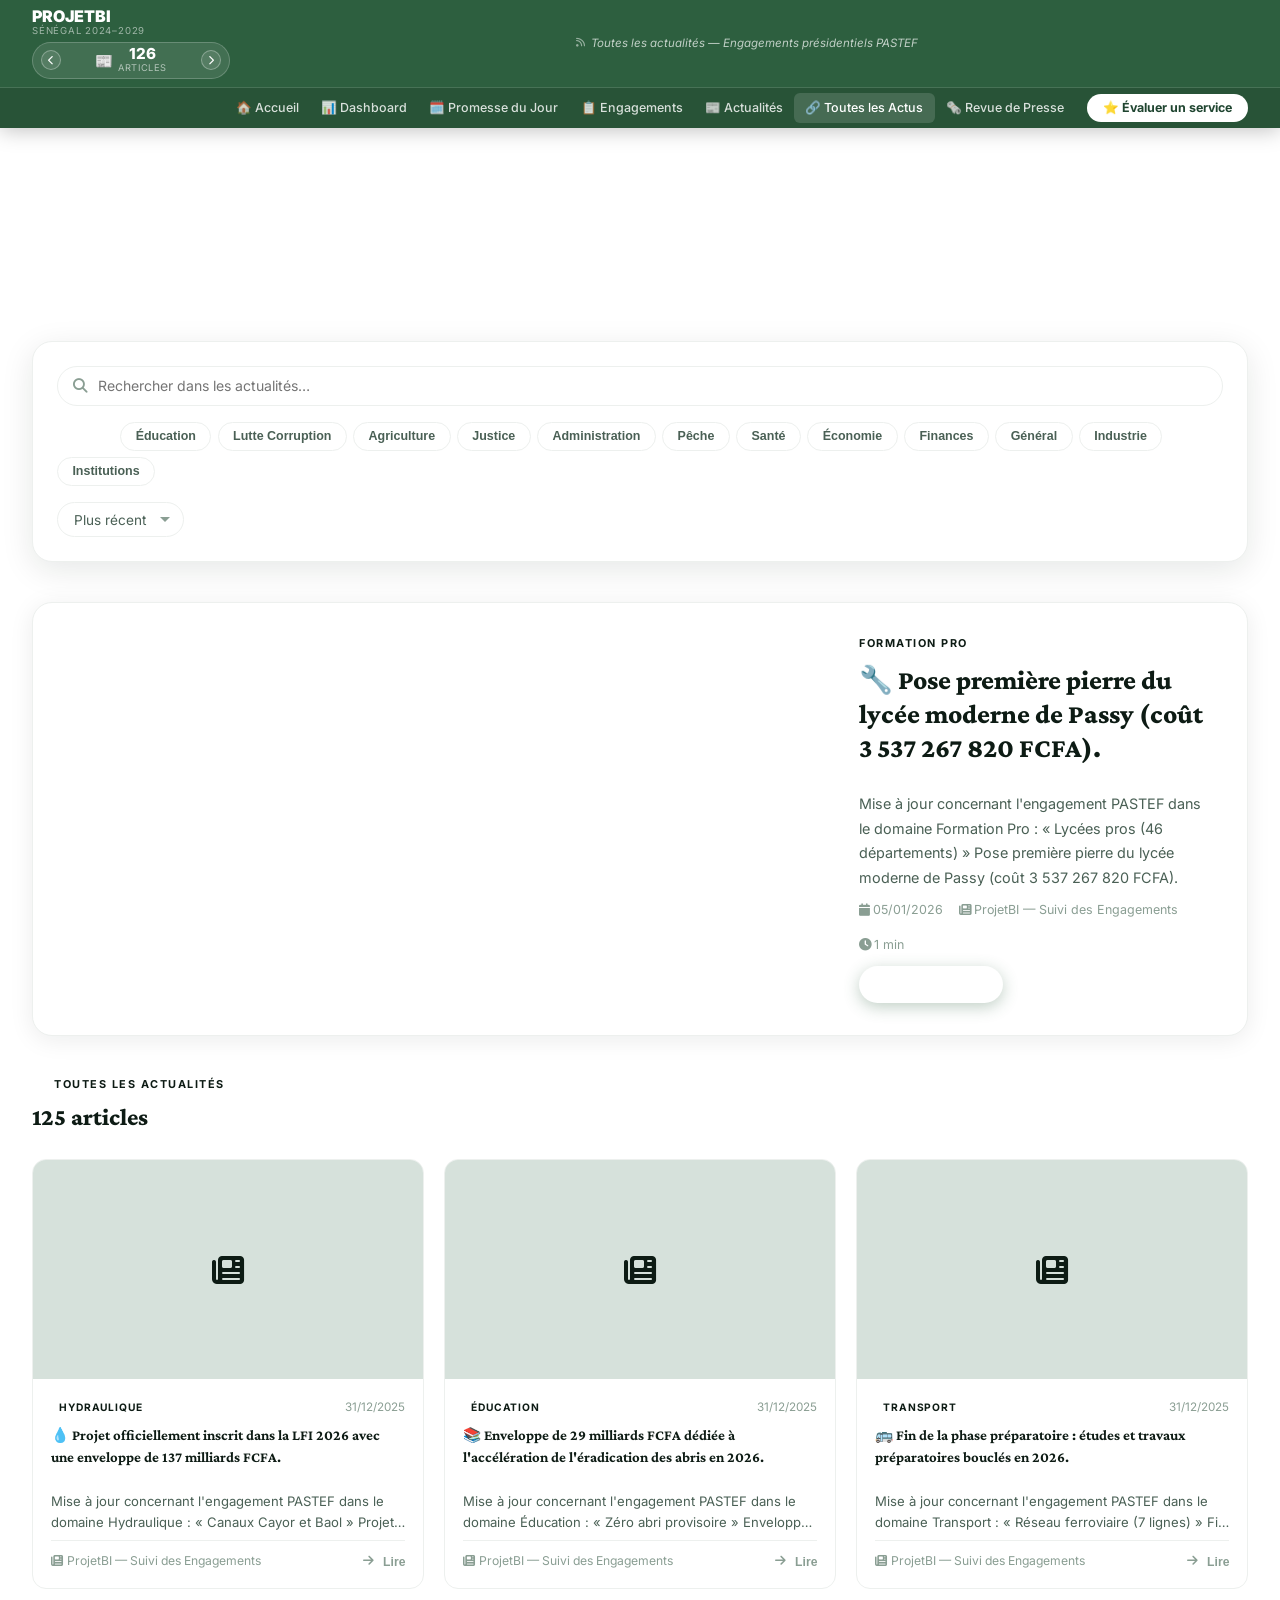
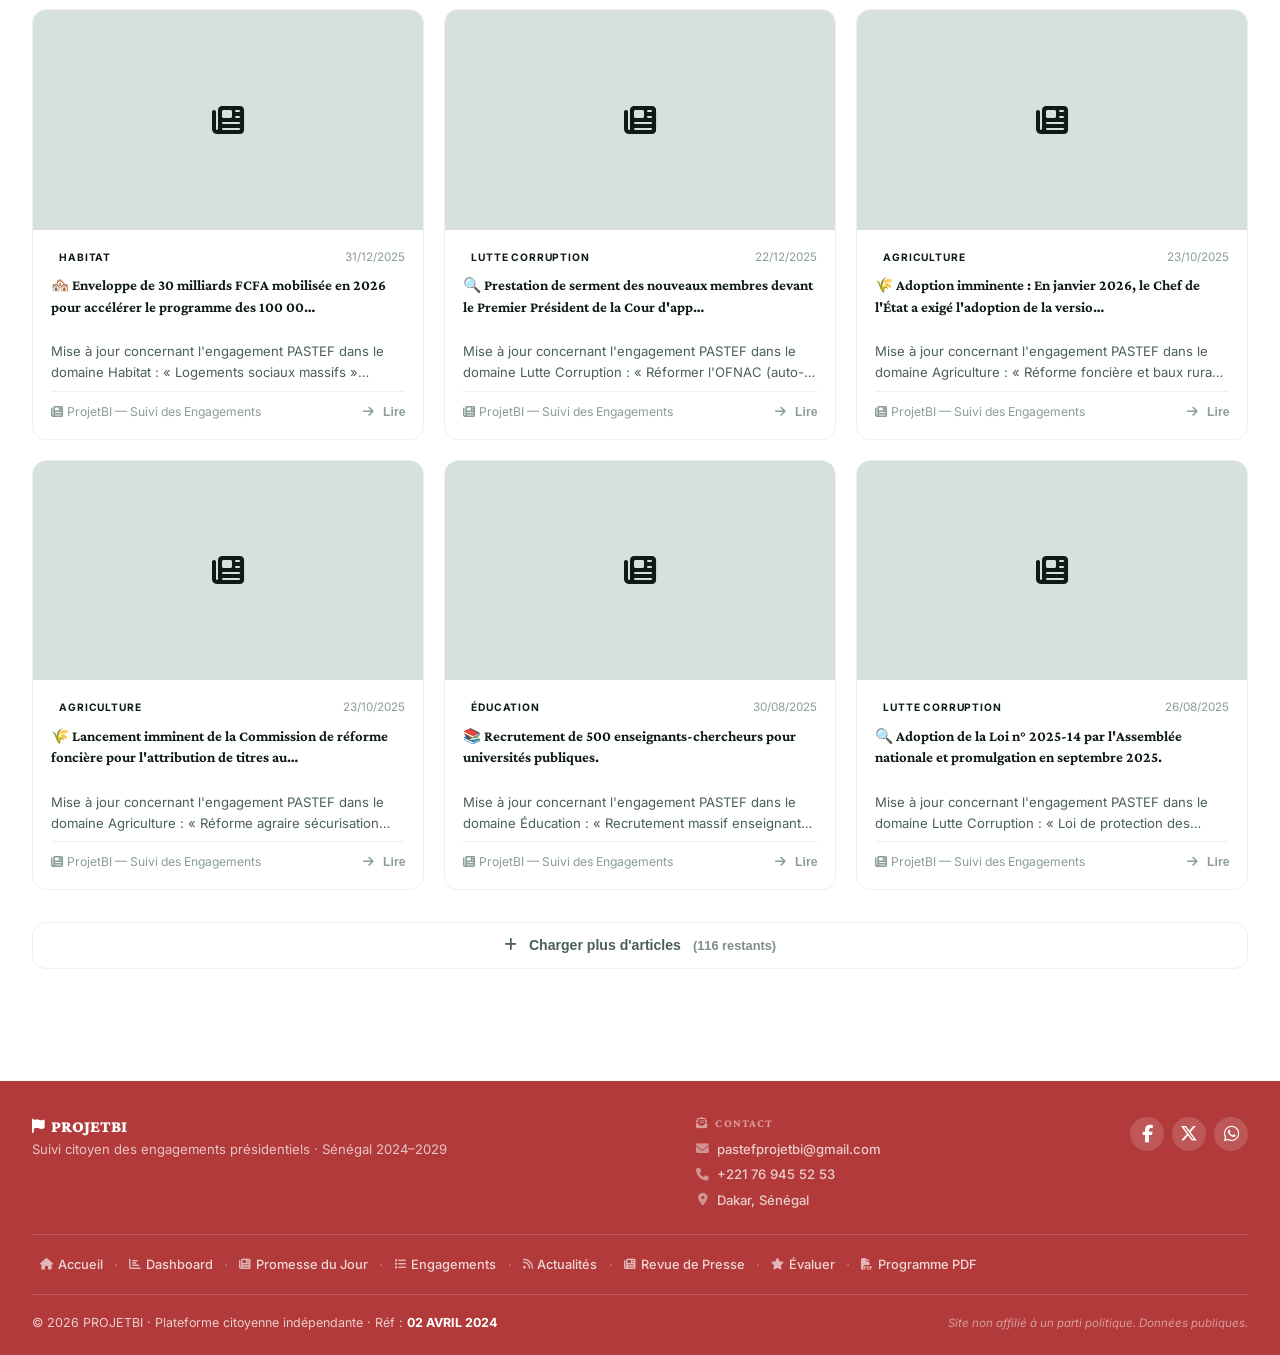
==== commit b395487e: "Update actualites.html" ====
--- a/actualites.html
+++ b/actualites.html
@@ -16,13 +16,371 @@
     <link rel="stylesheet" href="style.css">
 
     <style>
-    :root {
-        --green:#2D5F3F; --green-deep:#1A3D28; --green-mid:#3E7F55;
-        --green-light:#6aad84; --green-mist:#eef6f1;
-        --red:#B23A3A; --gold:#C9A84C;
-        --ink:#0D1B14; --smoke:#4a6055; --silver:#8a9e93;
-        --fog:#d6e8dc; --mist:#f0f7f3; --off-white:#fafcfb;
-    }
+   /* ═══════════════════════════════════════════════════════════════════
+   tokens.css — SEULE SOURCE DE VÉRITÉ pour les couleurs, espacements,
+   typographie et animations de ProjetBI.
+   
+   À charger EN PREMIER dans chaque page, AVANT tout autre CSS.
+   
+   Remplace :
+   - Les :root de style.css (lignes 1–70)
+   - Les :root inline de actualites.html
+   - Les :root de admin.html (lignes 19–41)
+   - Les variables de corrections.css
+   ═══════════════════════════════════════════════════════════════════ */
+
+:root {
+    /* ───────────────────────────────────────────────
+       PALETTE DE MARQUE — Couleurs PASTEF officielles
+       ─────────────────────────────────────────────── */
+    
+    /* Vert PASTEF (couleur principale) — échelle de 9 tons */
+    --brand-green-50:  #eef6f1;
+    --brand-green-100: #d6e8dc;
+    --brand-green-200: #a8cdb5;
+    --brand-green-300: #6aad84;
+    --brand-green-400: #4a9469;
+    --brand-green-500: #2D5F3F;  /* ⭐ Vert PASTEF officiel */
+    --brand-green-600: #25533A;
+    --brand-green-700: #1F4530;
+    --brand-green-800: #1A3D28;
+    --brand-green-900: #0F2818;
+    
+    /* Rouge drapeau — pour accents patriotiques */
+    --brand-red-500:   #B23A3A;
+    --brand-red-600:   #8B2C2C;
+    --brand-red-400:   #C85050;
+    
+    /* Or — pour mise en valeur */
+    --brand-gold-500:  #C9A84C;
+    --brand-gold-600:  #A18836;
+    --brand-gold-400:  #D9BC6A;
+    
+    /* ───────────────────────────────────────────────
+       ALIAS DE COMPATIBILITÉ (pendant la migration)
+       À retirer une fois le CSS refactoré
+       ─────────────────────────────────────────────── */
+    --primary:         var(--brand-green-500);
+    --primary-color:   var(--brand-green-500);
+    --primary-light:   var(--brand-green-300);
+    --primary-dark:    var(--brand-green-700);
+    --secondary:       var(--brand-red-500);
+    --accent:          var(--brand-gold-500);
+    --accent-color:    var(--brand-red-500);
+    --pastef-green:    var(--brand-green-500);
+    --pastef-red:      var(--brand-red-500);
+    
+    /* ───────────────────────────────────────────────
+       COULEURS SÉMANTIQUES (statuts)
+       ─────────────────────────────────────────────── */
+    --status-success-bg:     #e6f5e9;
+    --status-success-fg:     #2e7d32;
+    --status-warning-bg:     #fff4e5;
+    --status-warning-fg:     #d97706;
+    --status-danger-bg:      #fde8e8;
+    --status-danger-fg:      #c62828;
+    --status-info-bg:        #e0f0fb;
+    --status-info-fg:        #0277bd;
+    --status-pending-bg:     #f3f4f6;
+    --status-pending-fg:     #6b7280;
+    
+    /* Alias */
+    --success: var(--status-success-fg);
+    --warning: var(--status-warning-fg);
+    --danger:  var(--status-danger-fg);
+    --info:    var(--status-info-fg);
+    
+    /* ───────────────────────────────────────────────
+       FONDS & SURFACES
+       ─────────────────────────────────────────────── */
+    --surface-page:       #fafbfc;   /* fond de la page */
+    --surface-card:       #ffffff;   /* cartes sur fond clair */
+    --surface-elevated:   #ffffff;   /* modales, dropdowns */
+    --surface-muted:      #f3f4f6;   /* zones atténuées */
+    --surface-overlay:    rgba(13, 27, 20, 0.5);  /* fond modale */
+    
+    /* Alias */
+    --bg-main:    var(--surface-page);
+    --bg-card:    var(--surface-card);
+    --bg-light:   var(--surface-muted);
+    --bg-overlay: var(--surface-overlay);
+    
+    /* ───────────────────────────────────────────────
+       TEXTE
+       ─────────────────────────────────────────────── */
+    --text-primary:   #0D1B14;   /* titres, texte principal */
+    --text-secondary: #4a6055;   /* texte courant */
+    --text-muted:     #8a9e93;   /* texte secondaire, métadonnées */
+    --text-disabled:  #bcc9c2;   /* texte désactivé */
+    --text-on-brand:  #ffffff;   /* texte sur fond coloré brand */
+    
+    /* Alias */
+    --text-dark:      var(--text-primary);
+    --ink:            var(--text-primary);
+    --smoke:          var(--text-secondary);
+    --silver:         var(--text-muted);
+    
+    /* ───────────────────────────────────────────────
+       BORDURES
+       ─────────────────────────────────────────────── */
+    --border-subtle:  #edf0ee;
+    --border-default: #d6e1db;
+    --border-strong:  #a8bfb3;
+    --border-focus:   var(--brand-green-500);
+    
+    /* Alias */
+    --border:       var(--border-default);
+    --border-light: var(--border-subtle);
+    --border-color: var(--border-default);
+    --fog:          var(--border-subtle);
+    --mist:         var(--border-default);
+    
+    /* ───────────────────────────────────────────────
+       TYPOGRAPHIE
+       ─────────────────────────────────────────────── */
+    --font-display: 'Crimson Pro', Georgia, 'Times New Roman', serif;
+    --font-body:    'Inter', -apple-system, BlinkMacSystemFont, 'Segoe UI', sans-serif;
+    --font-mono:    'JetBrains Mono', ui-monospace, 'SF Mono', Menlo, monospace;
+    
+    /* Échelle de tailles (modular scale 1.25) */
+    --text-xs:   0.75rem;    /* 12px — caption, labels */
+    --text-sm:   0.875rem;   /* 14px — corps secondaire */
+    --text-base: 1rem;       /* 16px — corps par défaut */
+    --text-lg:   1.125rem;   /* 18px — intro */
+    --text-xl:   1.25rem;    /* 20px — h5 */
+    --text-2xl:  1.5rem;     /* 24px — h4 */
+    --text-3xl:  1.875rem;   /* 30px — h3 */
+    --text-4xl:  2.25rem;    /* 36px — h2 */
+    --text-5xl:  3rem;       /* 48px — h1 */
+    --text-6xl:  3.75rem;    /* 60px — hero */
+    
+    /* Graisses */
+    --weight-regular:  400;
+    --weight-medium:   500;
+    --weight-semibold: 600;
+    --weight-bold:     700;
+    --weight-extrabold: 800;
+    
+    /* Interlignage */
+    --leading-tight:  1.2;
+    --leading-snug:   1.4;
+    --leading-normal: 1.5;
+    --leading-relaxed: 1.7;
+    
+    /* ───────────────────────────────────────────────
+       ESPACEMENT (échelle 4pt)
+       ─────────────────────────────────────────────── */
+    --space-0:   0;
+    --space-1:   0.25rem;   /* 4px */
+    --space-2:   0.5rem;    /* 8px */
+    --space-3:   0.75rem;   /* 12px */
+    --space-4:   1rem;      /* 16px */
+    --space-5:   1.25rem;   /* 20px */
+    --space-6:   1.5rem;    /* 24px */
+    --space-8:   2rem;      /* 32px */
+    --space-10:  2.5rem;    /* 40px */
+    --space-12:  3rem;      /* 48px */
+    --space-16:  4rem;      /* 64px */
+    --space-20:  5rem;      /* 80px */
+    --space-24:  6rem;      /* 96px */
+    
+    /* Alias */
+    --spacing-xs:  var(--space-1);
+    --spacing-sm:  var(--space-2);
+    --spacing-md:  var(--space-4);
+    --spacing-lg:  var(--space-6);
+    --spacing-xl:  var(--space-8);
+    --spacing-2xl: var(--space-12);
+    
+    /* ───────────────────────────────────────────────
+       RAYONS DE BORDURE
+       ─────────────────────────────────────────────── */
+    --radius-none: 0;
+    --radius-sm:   6px;
+    --radius-md:   12px;
+    --radius-lg:   16px;
+    --radius-xl:   24px;
+    --radius-2xl:  32px;
+    --radius-full: 9999px;
+    
+    /* Alias */
+    --radius: var(--radius-md);
+    
+    /* ───────────────────────────────────────────────
+       OMBRES
+       ─────────────────────────────────────────────── */
+    --shadow-xs: 0 1px 2px rgba(13, 27, 20, 0.04);
+    --shadow-sm: 0 2px 4px rgba(13, 27, 20, 0.05);
+    --shadow-md: 0 4px 12px rgba(13, 27, 20, 0.08);
+    --shadow-lg: 0 10px 30px rgba(13, 27, 20, 0.12);
+    --shadow-xl: 0 20px 60px rgba(13, 27, 20, 0.15);
+    --shadow-2xl: 0 25px 80px rgba(13, 27, 20, 0.25);
+    
+    /* Alias (rétro-compat) */
+    --shadow: var(--shadow-md);
+    
+    /* ───────────────────────────────────────────────
+       TRANSITIONS & ANIMATIONS
+       ─────────────────────────────────────────────── */
+    --duration-instant: 75ms;
+    --duration-fast:    150ms;
+    --duration-normal:  250ms;
+    --duration-slow:    400ms;
+    
+    --easing-default: cubic-bezier(0.4, 0, 0.2, 1);
+    --easing-in:      cubic-bezier(0.4, 0, 1, 1);
+    --easing-out:     cubic-bezier(0, 0, 0.2, 1);
+    --easing-bounce:  cubic-bezier(0.68, -0.55, 0.265, 1.55);
+    
+    /* Alias */
+    --transition:      all var(--duration-normal) var(--easing-default);
+    --transition-fast: all var(--duration-fast) var(--easing-out);
+    
+    /* ───────────────────────────────────────────────
+       Z-INDEX (échelle sémantique)
+       ─────────────────────────────────────────────── */
+    --z-base:        0;
+    --z-raised:      10;
+    --z-dropdown:    100;
+    --z-sticky:      200;
+    --z-fixed:       300;
+    --z-modal-backdrop: 400;
+    --z-modal:       500;
+    --z-popover:     600;
+    --z-tooltip:     700;
+    --z-notification: 800;
+    --z-max:         9999;
+    
+    /* ───────────────────────────────────────────────
+       LAYOUT
+       ─────────────────────────────────────────────── */
+    --container-max: 1440px;
+    --container-padding: var(--space-6);
+    --navbar-height: 92px;
+    --navbar-height-mobile: 56px;
+}
+
+/* ═══════════════════════════════════════════════════════════════════
+   THÈME SOMBRE — pour l'admin
+   Utilisation : ajouter class="theme-dark" sur <body>
+   ═══════════════════════════════════════════════════════════════════ */
+
+.theme-dark {
+    --surface-page:       #0C0F0A;
+    --surface-card:       #131810;
+    --surface-elevated:   #1A2118;
+    --surface-muted:      #212C20;
+    
+    --text-primary:       #E8F0E5;
+    --text-secondary:     #9DB89A;
+    --text-muted:         #5C7A58;
+    
+    --border-subtle:      #2A3828;
+    --border-default:     #354832;
+    
+    /* Accents plus vifs sur fond sombre */
+    --brand-green-accent: #4ADE80;
+    --brand-green-accent-hover: #22C55E;
+}
+
+/* ═══════════════════════════════════════════════════════════════════
+   ACCESSIBILITÉ — Mouvements réduits
+   Respecte la préférence système de l'utilisateur
+   ═══════════════════════════════════════════════════════════════════ */
+
+@media (prefers-reduced-motion: reduce) {
+    *, *::before, *::after {
+        animation-duration: 0.01ms !important;
+        animation-iteration-count: 1 !important;
+        transition-duration: 0.01ms !important;
+        scroll-behavior: auto !important;
+    }
+}
+
+/* ═══════════════════════════════════════════════════════════════════
+   BASE GLOBALE (reset minimal + défauts)
+   ═══════════════════════════════════════════════════════════════════ */
+
+*, *::before, *::after {
+    box-sizing: border-box;
+}
+
+html {
+    font-size: 16px;
+    scroll-behavior: smooth;
+    scroll-padding-top: calc(var(--navbar-height) + var(--space-4));
+    -webkit-text-size-adjust: 100%;
+}
+
+body {
+    margin: 0;
+    font-family: var(--font-body);
+    font-size: var(--text-base);
+    line-height: var(--leading-normal);
+    color: var(--text-primary);
+    background: var(--surface-page);
+    -webkit-font-smoothing: antialiased;
+    -moz-osx-font-smoothing: grayscale;
+}
+
+h1, h2, h3, h4, h5, h6 {
+    font-family: var(--font-display);
+    line-height: var(--leading-tight);
+    color: var(--text-primary);
+    margin: 0 0 var(--space-4) 0;
+}
+
+h1 { font-size: var(--text-5xl); font-weight: var(--weight-extrabold); }
+h2 { font-size: var(--text-4xl); font-weight: var(--weight-bold); }
+h3 { font-size: var(--text-3xl); font-weight: var(--weight-bold); }
+h4 { font-size: var(--text-2xl); font-weight: var(--weight-semibold); }
+h5 { font-size: var(--text-xl); font-weight: var(--weight-semibold); }
+h6 { font-size: var(--text-lg); font-weight: var(--weight-semibold); }
+
+@media (max-width: 768px) {
+    h1 { font-size: var(--text-4xl); }
+    h2 { font-size: var(--text-3xl); }
+    h3 { font-size: var(--text-2xl); }
+    
+    html { scroll-padding-top: calc(var(--navbar-height-mobile) + var(--space-4)); }
+}
+
+/* ═══════════════════════════════════════════════════════════════════
+   CLASSES UTILITAIRES (les seules `!important` tolérées)
+   ═══════════════════════════════════════════════════════════════════ */
+
+.visually-hidden,
+.sr-only {
+    position: absolute !important;
+    width: 1px !important;
+    height: 1px !important;
+    padding: 0 !important;
+    margin: -1px !important;
+    overflow: hidden !important;
+    clip: rect(0, 0, 0, 0) !important;
+    white-space: nowrap !important;
+    border: 0 !important;
+}
+
+.hidden {
+    display: none !important;
+}
+
+.skip-link {
+    position: absolute;
+    top: -100px;
+    left: 0;
+    padding: var(--space-3) var(--space-4);
+    background: var(--brand-green-500);
+    color: white;
+    text-decoration: none;
+    z-index: var(--z-max);
+    border-radius: 0 0 var(--radius-md) 0;
+    font-weight: var(--weight-semibold);
+}
+.skip-link:focus {
+    top: 0;
+}
     html,body { overflow-x:hidden; }
     *,*::before,*::after { box-sizing:border-box; }
     body {
--- a/style.css
+++ b/style.css
@@ -1,74 +1,369 @@
 /* ===== VARIABLES CSS - COULEURS PASTEF ===== */
+/* ═══════════════════════════════════════════════════════════════════
+   tokens.css — SEULE SOURCE DE VÉRITÉ pour les couleurs, espacements,
+   typographie et animations de ProjetBI.
+   
+   À charger EN PREMIER dans chaque page, AVANT tout autre CSS.
+   
+   Remplace :
+   - Les :root de style.css (lignes 1–70)
+   - Les :root inline de actualites.html
+   - Les :root de admin.html (lignes 19–41)
+   - Les variables de corrections.css
+   ═══════════════════════════════════════════════════════════════════ */
+
 :root {
-    /* Couleurs PASTEF Officielles */
-    --pastef-green: #2D5F3F;
-    --pastef-green-light: #3E7F55;
-    --pastef-green-dark: #1F4530;
-    --pastef-red: #B23A3A;
-    --pastef-red-light: #C85050;
-    --pastef-red-dark: #8B2C2C;
-    
-    /* Palette de couleurs principale */
-    --primary-color: #2D5F3F;
-    --primary: #2D5F3F;
-    --primary-light: #3E7F55;
-    --primary-dark: #1F4530;
-    --secondary: #B23A3A;
-    --accent-color: #B23A3A;
-    --accent: #C85050;
-    --teal: #2D5F3F;
-    --purple: #6a1b9a;
-    
-    /* Couleurs de statut */
-    --success: #2e7d32;
-    --warning: #f57c00;
-    --danger: #c62828;
-    --info: #0277bd;
-    
-    /* Backgrounds */
-    --bg-main: #fafbfc;
-    --bg-card: #ffffff;
-    --bg-overlay: rgba(0, 0, 0, 0.5);
-    --glass-bg: rgba(255, 255, 255, 0.98);
-    --bg-light: #f8f9fa;
-    
-    /* Texte */
-    --text-primary: #1a1a1a;
-    --text-secondary: #5a5a5a;
-    --text-muted: #8a8a8a;
-    --text-dark: #1a1a1a;
-    
-    /* Bordures */
-    --border: #e0e0e0;
-    --border-light: #f0f0f0;
-    --border-color: #e0e0e0;
-    
-    /* Ombres */
-    --shadow-sm: 0 2px 4px rgba(0, 0, 0, 0.05);
-    --shadow: 0 4px 12px rgba(0, 0, 0, 0.08);
-    --shadow-lg: 0 10px 30px rgba(0, 0, 0, 0.12);
-    --shadow-xl: 0 20px 60px rgba(0, 0, 0, 0.15);
-    
-    /* Transitions */
-    --transition: all 0.3s cubic-bezier(0.4, 0, 0.2, 1);
-    --transition-fast: all 0.15s ease;
-    
-    /* Spacing */
-    --spacing-xs: 0.25rem;
-    --spacing-sm: 0.5rem;
-    --spacing-md: 1rem;
-    --spacing-lg: 1.5rem;
-    --spacing-xl: 2rem;
-    --spacing-2xl: 3rem;
-    
-    /* Border radius */
-    --radius-sm: 6px;
-    --radius: 12px;
-    --radius-lg: 16px;
-    --radius-xl: 24px;
+    /* ───────────────────────────────────────────────
+       PALETTE DE MARQUE — Couleurs PASTEF officielles
+       ─────────────────────────────────────────────── */
+    
+    /* Vert PASTEF (couleur principale) — échelle de 9 tons */
+    --brand-green-50:  #eef6f1;
+    --brand-green-100: #d6e8dc;
+    --brand-green-200: #a8cdb5;
+    --brand-green-300: #6aad84;
+    --brand-green-400: #4a9469;
+    --brand-green-500: #2D5F3F;  /* ⭐ Vert PASTEF officiel */
+    --brand-green-600: #25533A;
+    --brand-green-700: #1F4530;
+    --brand-green-800: #1A3D28;
+    --brand-green-900: #0F2818;
+    
+    /* Rouge drapeau — pour accents patriotiques */
+    --brand-red-500:   #B23A3A;
+    --brand-red-600:   #8B2C2C;
+    --brand-red-400:   #C85050;
+    
+    /* Or — pour mise en valeur */
+    --brand-gold-500:  #C9A84C;
+    --brand-gold-600:  #A18836;
+    --brand-gold-400:  #D9BC6A;
+    
+    /* ───────────────────────────────────────────────
+       ALIAS DE COMPATIBILITÉ (pendant la migration)
+       À retirer une fois le CSS refactoré
+       ─────────────────────────────────────────────── */
+    --primary:         var(--brand-green-500);
+    --primary-color:   var(--brand-green-500);
+    --primary-light:   var(--brand-green-300);
+    --primary-dark:    var(--brand-green-700);
+    --secondary:       var(--brand-red-500);
+    --accent:          var(--brand-gold-500);
+    --accent-color:    var(--brand-red-500);
+    --pastef-green:    var(--brand-green-500);
+    --pastef-red:      var(--brand-red-500);
+    
+    /* ───────────────────────────────────────────────
+       COULEURS SÉMANTIQUES (statuts)
+       ─────────────────────────────────────────────── */
+    --status-success-bg:     #e6f5e9;
+    --status-success-fg:     #2e7d32;
+    --status-warning-bg:     #fff4e5;
+    --status-warning-fg:     #d97706;
+    --status-danger-bg:      #fde8e8;
+    --status-danger-fg:      #c62828;
+    --status-info-bg:        #e0f0fb;
+    --status-info-fg:        #0277bd;
+    --status-pending-bg:     #f3f4f6;
+    --status-pending-fg:     #6b7280;
+    
+    /* Alias */
+    --success: var(--status-success-fg);
+    --warning: var(--status-warning-fg);
+    --danger:  var(--status-danger-fg);
+    --info:    var(--status-info-fg);
+    
+    /* ───────────────────────────────────────────────
+       FONDS & SURFACES
+       ─────────────────────────────────────────────── */
+    --surface-page:       #fafbfc;   /* fond de la page */
+    --surface-card:       #ffffff;   /* cartes sur fond clair */
+    --surface-elevated:   #ffffff;   /* modales, dropdowns */
+    --surface-muted:      #f3f4f6;   /* zones atténuées */
+    --surface-overlay:    rgba(13, 27, 20, 0.5);  /* fond modale */
+    
+    /* Alias */
+    --bg-main:    var(--surface-page);
+    --bg-card:    var(--surface-card);
+    --bg-light:   var(--surface-muted);
+    --bg-overlay: var(--surface-overlay);
+    
+    /* ───────────────────────────────────────────────
+       TEXTE
+       ─────────────────────────────────────────────── */
+    --text-primary:   #0D1B14;   /* titres, texte principal */
+    --text-secondary: #4a6055;   /* texte courant */
+    --text-muted:     #8a9e93;   /* texte secondaire, métadonnées */
+    --text-disabled:  #bcc9c2;   /* texte désactivé */
+    --text-on-brand:  #ffffff;   /* texte sur fond coloré brand */
+    
+    /* Alias */
+    --text-dark:      var(--text-primary);
+    --ink:            var(--text-primary);
+    --smoke:          var(--text-secondary);
+    --silver:         var(--text-muted);
+    
+    /* ───────────────────────────────────────────────
+       BORDURES
+       ─────────────────────────────────────────────── */
+    --border-subtle:  #edf0ee;
+    --border-default: #d6e1db;
+    --border-strong:  #a8bfb3;
+    --border-focus:   var(--brand-green-500);
+    
+    /* Alias */
+    --border:       var(--border-default);
+    --border-light: var(--border-subtle);
+    --border-color: var(--border-default);
+    --fog:          var(--border-subtle);
+    --mist:         var(--border-default);
+    
+    /* ───────────────────────────────────────────────
+       TYPOGRAPHIE
+       ─────────────────────────────────────────────── */
+    --font-display: 'Crimson Pro', Georgia, 'Times New Roman', serif;
+    --font-body:    'Inter', -apple-system, BlinkMacSystemFont, 'Segoe UI', sans-serif;
+    --font-mono:    'JetBrains Mono', ui-monospace, 'SF Mono', Menlo, monospace;
+    
+    /* Échelle de tailles (modular scale 1.25) */
+    --text-xs:   0.75rem;    /* 12px — caption, labels */
+    --text-sm:   0.875rem;   /* 14px — corps secondaire */
+    --text-base: 1rem;       /* 16px — corps par défaut */
+    --text-lg:   1.125rem;   /* 18px — intro */
+    --text-xl:   1.25rem;    /* 20px — h5 */
+    --text-2xl:  1.5rem;     /* 24px — h4 */
+    --text-3xl:  1.875rem;   /* 30px — h3 */
+    --text-4xl:  2.25rem;    /* 36px — h2 */
+    --text-5xl:  3rem;       /* 48px — h1 */
+    --text-6xl:  3.75rem;    /* 60px — hero */
+    
+    /* Graisses */
+    --weight-regular:  400;
+    --weight-medium:   500;
+    --weight-semibold: 600;
+    --weight-bold:     700;
+    --weight-extrabold: 800;
+    
+    /* Interlignage */
+    --leading-tight:  1.2;
+    --leading-snug:   1.4;
+    --leading-normal: 1.5;
+    --leading-relaxed: 1.7;
+    
+    /* ───────────────────────────────────────────────
+       ESPACEMENT (échelle 4pt)
+       ─────────────────────────────────────────────── */
+    --space-0:   0;
+    --space-1:   0.25rem;   /* 4px */
+    --space-2:   0.5rem;    /* 8px */
+    --space-3:   0.75rem;   /* 12px */
+    --space-4:   1rem;      /* 16px */
+    --space-5:   1.25rem;   /* 20px */
+    --space-6:   1.5rem;    /* 24px */
+    --space-8:   2rem;      /* 32px */
+    --space-10:  2.5rem;    /* 40px */
+    --space-12:  3rem;      /* 48px */
+    --space-16:  4rem;      /* 64px */
+    --space-20:  5rem;      /* 80px */
+    --space-24:  6rem;      /* 96px */
+    
+    /* Alias */
+    --spacing-xs:  var(--space-1);
+    --spacing-sm:  var(--space-2);
+    --spacing-md:  var(--space-4);
+    --spacing-lg:  var(--space-6);
+    --spacing-xl:  var(--space-8);
+    --spacing-2xl: var(--space-12);
+    
+    /* ───────────────────────────────────────────────
+       RAYONS DE BORDURE
+       ─────────────────────────────────────────────── */
+    --radius-none: 0;
+    --radius-sm:   6px;
+    --radius-md:   12px;
+    --radius-lg:   16px;
+    --radius-xl:   24px;
+    --radius-2xl:  32px;
     --radius-full: 9999px;
-}
-
+    
+    /* Alias */
+    --radius: var(--radius-md);
+    
+    /* ───────────────────────────────────────────────
+       OMBRES
+       ─────────────────────────────────────────────── */
+    --shadow-xs: 0 1px 2px rgba(13, 27, 20, 0.04);
+    --shadow-sm: 0 2px 4px rgba(13, 27, 20, 0.05);
+    --shadow-md: 0 4px 12px rgba(13, 27, 20, 0.08);
+    --shadow-lg: 0 10px 30px rgba(13, 27, 20, 0.12);
+    --shadow-xl: 0 20px 60px rgba(13, 27, 20, 0.15);
+    --shadow-2xl: 0 25px 80px rgba(13, 27, 20, 0.25);
+    
+    /* Alias (rétro-compat) */
+    --shadow: var(--shadow-md);
+    
+    /* ───────────────────────────────────────────────
+       TRANSITIONS & ANIMATIONS
+       ─────────────────────────────────────────────── */
+    --duration-instant: 75ms;
+    --duration-fast:    150ms;
+    --duration-normal:  250ms;
+    --duration-slow:    400ms;
+    
+    --easing-default: cubic-bezier(0.4, 0, 0.2, 1);
+    --easing-in:      cubic-bezier(0.4, 0, 1, 1);
+    --easing-out:     cubic-bezier(0, 0, 0.2, 1);
+    --easing-bounce:  cubic-bezier(0.68, -0.55, 0.265, 1.55);
+    
+    /* Alias */
+    --transition:      all var(--duration-normal) var(--easing-default);
+    --transition-fast: all var(--duration-fast) var(--easing-out);
+    
+    /* ───────────────────────────────────────────────
+       Z-INDEX (échelle sémantique)
+       ─────────────────────────────────────────────── */
+    --z-base:        0;
+    --z-raised:      10;
+    --z-dropdown:    100;
+    --z-sticky:      200;
+    --z-fixed:       300;
+    --z-modal-backdrop: 400;
+    --z-modal:       500;
+    --z-popover:     600;
+    --z-tooltip:     700;
+    --z-notification: 800;
+    --z-max:         9999;
+    
+    /* ───────────────────────────────────────────────
+       LAYOUT
+       ─────────────────────────────────────────────── */
+    --container-max: 1440px;
+    --container-padding: var(--space-6);
+    --navbar-height: 92px;
+    --navbar-height-mobile: 56px;
+}
+
+/* ═══════════════════════════════════════════════════════════════════
+   THÈME SOMBRE — pour l'admin
+   Utilisation : ajouter class="theme-dark" sur <body>
+   ═══════════════════════════════════════════════════════════════════ */
+
+.theme-dark {
+    --surface-page:       #0C0F0A;
+    --surface-card:       #131810;
+    --surface-elevated:   #1A2118;
+    --surface-muted:      #212C20;
+    
+    --text-primary:       #E8F0E5;
+    --text-secondary:     #9DB89A;
+    --text-muted:         #5C7A58;
+    
+    --border-subtle:      #2A3828;
+    --border-default:     #354832;
+    
+    /* Accents plus vifs sur fond sombre */
+    --brand-green-accent: #4ADE80;
+    --brand-green-accent-hover: #22C55E;
+}
+
+/* ═══════════════════════════════════════════════════════════════════
+   ACCESSIBILITÉ — Mouvements réduits
+   Respecte la préférence système de l'utilisateur
+   ═══════════════════════════════════════════════════════════════════ */
+
+@media (prefers-reduced-motion: reduce) {
+    *, *::before, *::after {
+        animation-duration: 0.01ms !important;
+        animation-iteration-count: 1 !important;
+        transition-duration: 0.01ms !important;
+        scroll-behavior: auto !important;
+    }
+}
+
+/* ═══════════════════════════════════════════════════════════════════
+   BASE GLOBALE (reset minimal + défauts)
+   ═══════════════════════════════════════════════════════════════════ */
+
+*, *::before, *::after {
+    box-sizing: border-box;
+}
+
+html {
+    font-size: 16px;
+    scroll-behavior: smooth;
+    scroll-padding-top: calc(var(--navbar-height) + var(--space-4));
+    -webkit-text-size-adjust: 100%;
+}
+
+body {
+    margin: 0;
+    font-family: var(--font-body);
+    font-size: var(--text-base);
+    line-height: var(--leading-normal);
+    color: var(--text-primary);
+    background: var(--surface-page);
+    -webkit-font-smoothing: antialiased;
+    -moz-osx-font-smoothing: grayscale;
+}
+
+h1, h2, h3, h4, h5, h6 {
+    font-family: var(--font-display);
+    line-height: var(--leading-tight);
+    color: var(--text-primary);
+    margin: 0 0 var(--space-4) 0;
+}
+
+h1 { font-size: var(--text-5xl); font-weight: var(--weight-extrabold); }
+h2 { font-size: var(--text-4xl); font-weight: var(--weight-bold); }
+h3 { font-size: var(--text-3xl); font-weight: var(--weight-bold); }
+h4 { font-size: var(--text-2xl); font-weight: var(--weight-semibold); }
+h5 { font-size: var(--text-xl); font-weight: var(--weight-semibold); }
+h6 { font-size: var(--text-lg); font-weight: var(--weight-semibold); }
+
+@media (max-width: 768px) {
+    h1 { font-size: var(--text-4xl); }
+    h2 { font-size: var(--text-3xl); }
+    h3 { font-size: var(--text-2xl); }
+    
+    html { scroll-padding-top: calc(var(--navbar-height-mobile) + var(--space-4)); }
+}
+
+/* ═══════════════════════════════════════════════════════════════════
+   CLASSES UTILITAIRES (les seules `!important` tolérées)
+   ═══════════════════════════════════════════════════════════════════ */
+
+.visually-hidden,
+.sr-only {
+    position: absolute !important;
+    width: 1px !important;
+    height: 1px !important;
+    padding: 0 !important;
+    margin: -1px !important;
+    overflow: hidden !important;
+    clip: rect(0, 0, 0, 0) !important;
+    white-space: nowrap !important;
+    border: 0 !important;
+}
+
+.hidden {
+    display: none !important;
+}
+
+.skip-link {
+    position: absolute;
+    top: -100px;
+    left: 0;
+    padding: var(--space-3) var(--space-4);
+    background: var(--brand-green-500);
+    color: white;
+    text-decoration: none;
+    z-index: var(--z-max);
+    border-radius: 0 0 var(--radius-md) 0;
+    font-weight: var(--weight-semibold);
+}
+.skip-link:focus {
+    top: 0;
+}
 /* ===== RESET & BASE ===== */
 * {
     margin: 0;
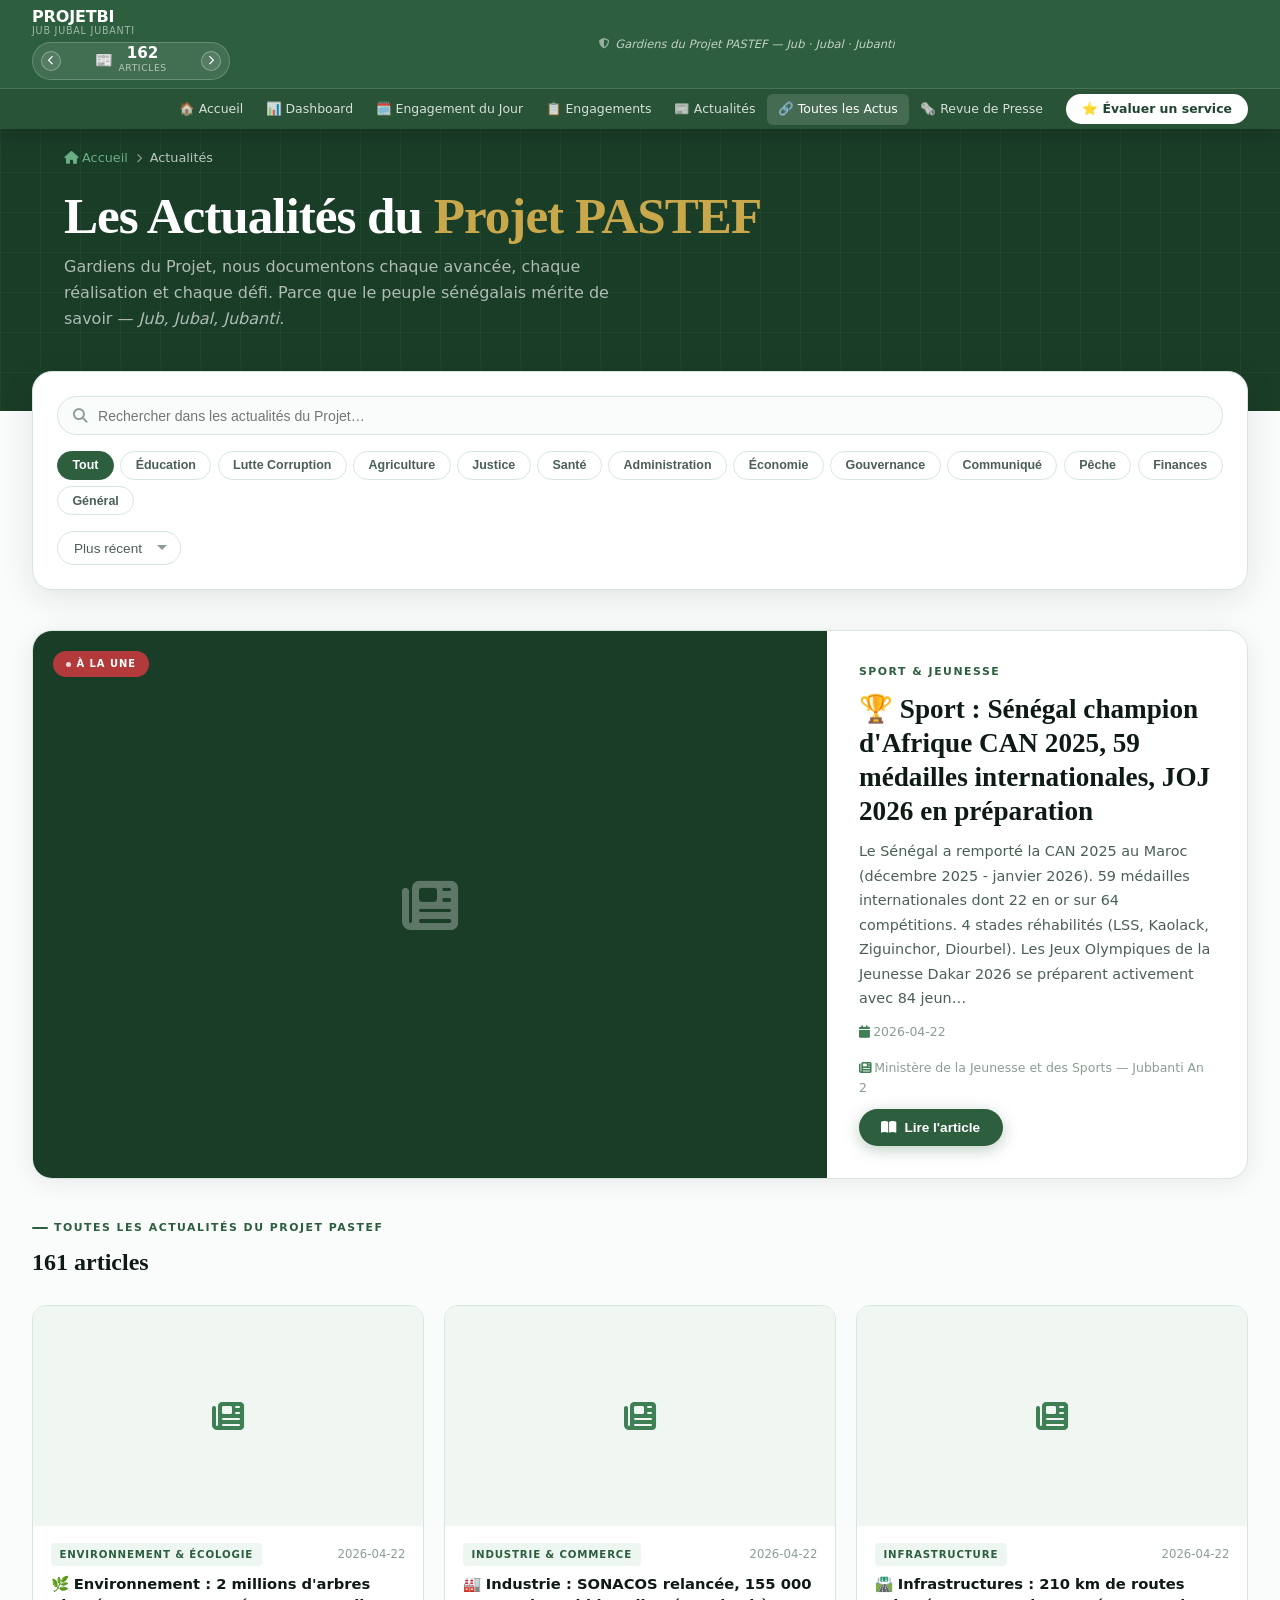
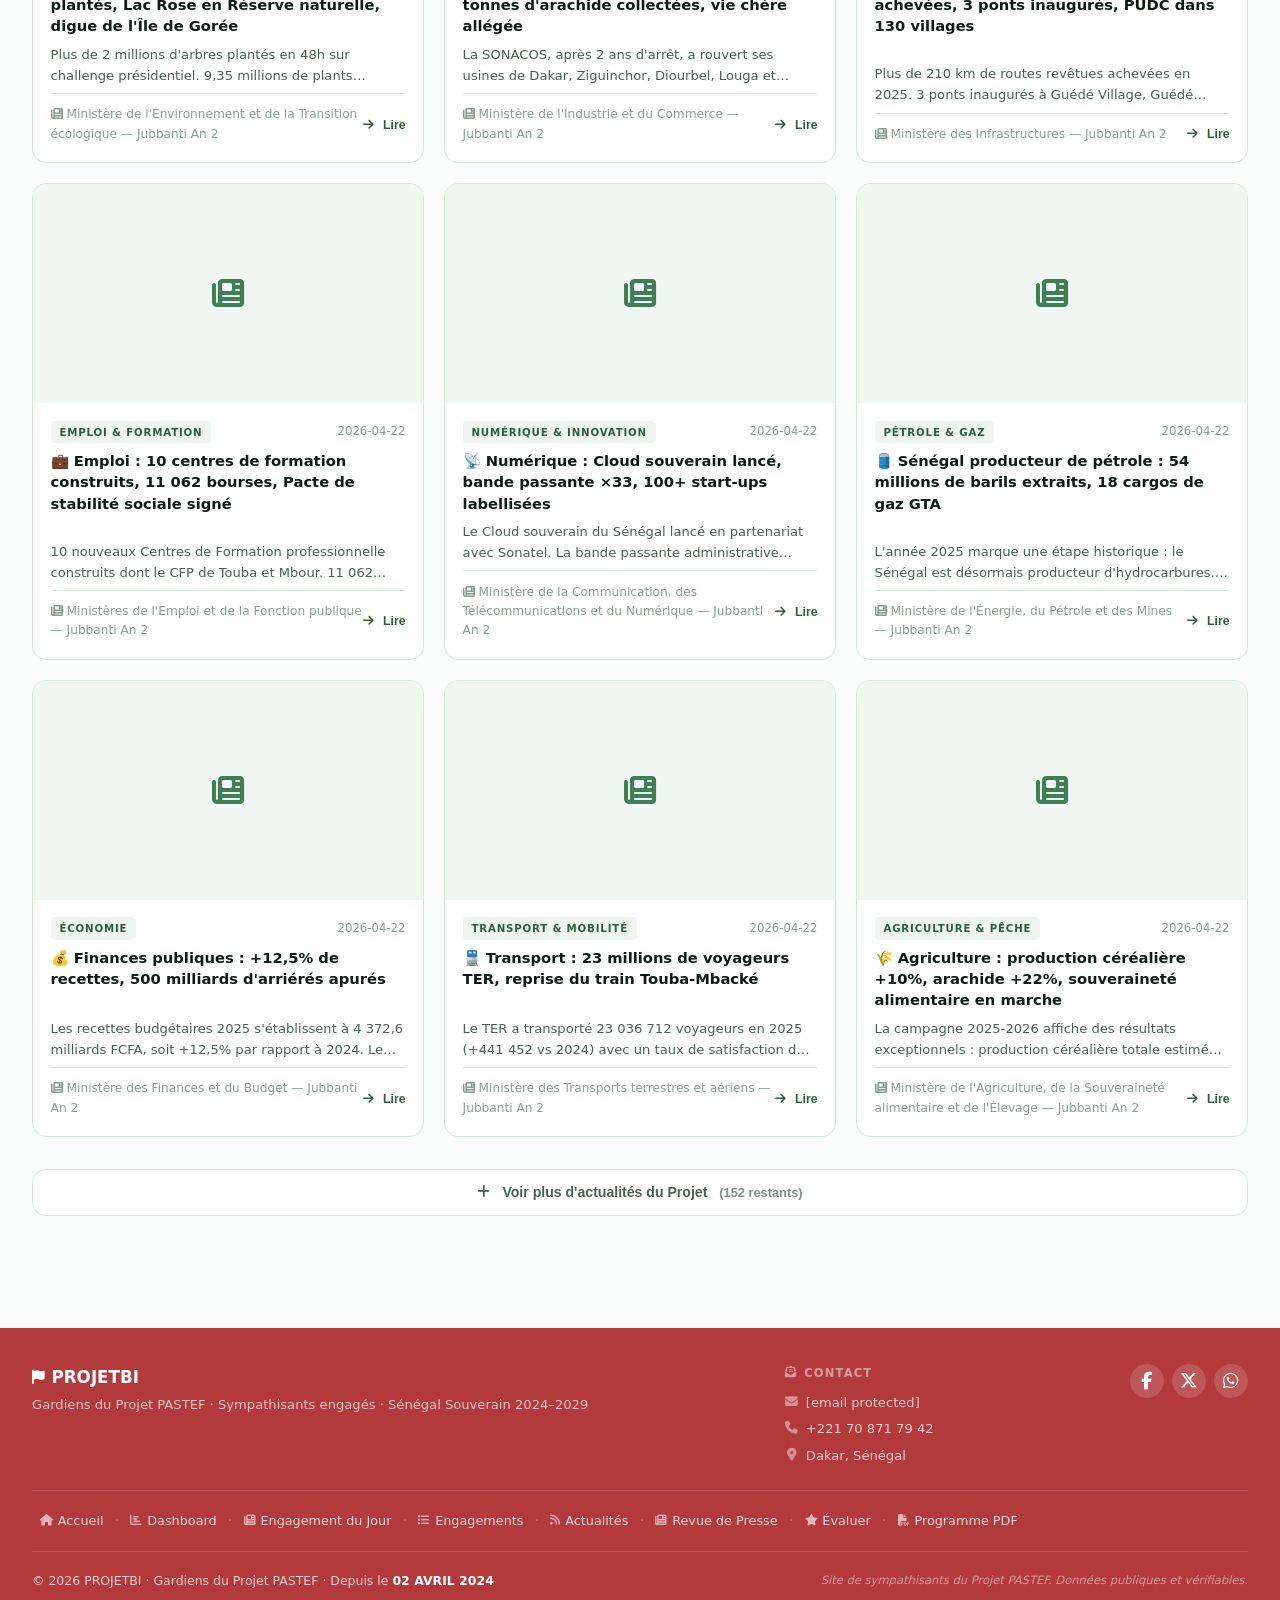
==== commit d7bee8ac: "Add files via upload" ====
--- a/actualites.html
+++ b/actualites.html
@@ -3,384 +3,41 @@
 <head>
     <meta charset="UTF-8">
     <meta name="viewport" content="width=device-width, initial-scale=1.0, maximum-scale=5.0, user-scalable=yes">
-    <meta name="description" content="Toutes les actualités du Projet Sénégal — Suivi des engagements présidentiels PASTEF 2024-2029">
+    <!-- Sécurité : CSP inline (renforce les headers HTTP _headers) -->
+    <meta http-equiv="X-Content-Type-Options" content="nosniff">
+    <meta http-equiv="Referrer-Policy" content="strict-origin-when-cross-origin">
+    <meta http-equiv="Content-Security-Policy" content="
+        default-src 'self';
+        script-src 'self' 'unsafe-inline' cdnjs.cloudflare.com;
+        style-src 'self' 'unsafe-inline' fonts.googleapis.com cdnjs.cloudflare.com;
+        font-src 'self' fonts.gstatic.com cdnjs.cloudflare.com;
+        img-src 'self' data: https: blob:;
+        connect-src 'self' https://jwsdxttjjbfnoufiidkd.supabase.co;
+        object-src 'none';
+        base-uri 'self';
+    ">
+    <meta name="description" content="Actualités du Projet PASTEF suivies par les gardiens des engagements. Chaque article témoigne de l'avancée du programme du Président Bassirou Diomaye Faye et du Premier Ministre Ousmane Sonko vers un Sénégal Souverain, Juste & Prospère.">
     <meta name="theme-color" content="#2D5F3F">
     <meta property="og:type" content="website">
     <meta property="og:url" content="https://projetbi.org/actualites.html">
-    <meta property="og:title" content="Actualités | PROJETBI — Sénégal 2024-2029">
-    <meta property="og:image" content="https://projetbi.org/sonko.jpg">
-    <title>Actualités | PROJETBI — Sénégal 2024-2029</title>
+    <meta property="og:title" content="Actualités du Projet PASTEF | ProjetBI — Gardiens des Engagements">
+    <!-- FIX: og:image corrigé (og-image.jpg au lieu de sonko.jpg) -->
+    <meta property="og:image" content="https://projetbi.org/og-image.jpg">
+    <title>Actualités du Projet PASTEF | ProjetBI — Gardiens des Engagements</title>
     <link rel="icon" href="https://projetbi.org/favicon.png" type="image/png">
     <link href="https://fonts.googleapis.com/css2?family=Crimson+Pro:wght@400;600;700;800&family=Inter:wght@300;400;500;600;700&display=swap" rel="stylesheet">
-    <link rel="stylesheet" href="https://cdnjs.cloudflare.com/ajax/libs/font-awesome/6.5.0/css/all.min.css" crossorigin="anonymous">
+    <link rel="stylesheet" href="https://cdnjs.cloudflare.com/ajax/libs/font-awesome/6.5.0/css/all.min.css"
+crossorigin="anonymous">
     <link rel="stylesheet" href="style.css">
 
     <style>
-   /* ═══════════════════════════════════════════════════════════════════
-   tokens.css — SEULE SOURCE DE VÉRITÉ pour les couleurs, espacements,
-   typographie et animations de ProjetBI.
-   
-   À charger EN PREMIER dans chaque page, AVANT tout autre CSS.
-   
-   Remplace :
-   - Les :root de style.css (lignes 1–70)
-   - Les :root inline de actualites.html
-   - Les :root de admin.html (lignes 19–41)
-   - Les variables de corrections.css
-   ═══════════════════════════════════════════════════════════════════ */
-
-:root {
-    /* ───────────────────────────────────────────────
-       PALETTE DE MARQUE — Couleurs PASTEF officielles
-       ─────────────────────────────────────────────── */
-    
-    /* Vert PASTEF (couleur principale) — échelle de 9 tons */
-    --brand-green-50:  #eef6f1;
-    --brand-green-100: #d6e8dc;
-    --brand-green-200: #a8cdb5;
-    --brand-green-300: #6aad84;
-    --brand-green-400: #4a9469;
-    --brand-green-500: #2D5F3F;  /* ⭐ Vert PASTEF officiel */
-    --brand-green-600: #25533A;
-    --brand-green-700: #1F4530;
-    --brand-green-800: #1A3D28;
-    --brand-green-900: #0F2818;
-    
-    /* Rouge drapeau — pour accents patriotiques */
-    --brand-red-500:   #B23A3A;
-    --brand-red-600:   #8B2C2C;
-    --brand-red-400:   #C85050;
-    
-    /* Or — pour mise en valeur */
-    --brand-gold-500:  #C9A84C;
-    --brand-gold-600:  #A18836;
-    --brand-gold-400:  #D9BC6A;
-    
-    /* ───────────────────────────────────────────────
-       ALIAS DE COMPATIBILITÉ (pendant la migration)
-       À retirer une fois le CSS refactoré
-       ─────────────────────────────────────────────── */
-    --primary:         var(--brand-green-500);
-    --primary-color:   var(--brand-green-500);
-    --primary-light:   var(--brand-green-300);
-    --primary-dark:    var(--brand-green-700);
-    --secondary:       var(--brand-red-500);
-    --accent:          var(--brand-gold-500);
-    --accent-color:    var(--brand-red-500);
-    --pastef-green:    var(--brand-green-500);
-    --pastef-red:      var(--brand-red-500);
-    
-    /* ───────────────────────────────────────────────
-       COULEURS SÉMANTIQUES (statuts)
-       ─────────────────────────────────────────────── */
-    --status-success-bg:     #e6f5e9;
-    --status-success-fg:     #2e7d32;
-    --status-warning-bg:     #fff4e5;
-    --status-warning-fg:     #d97706;
-    --status-danger-bg:      #fde8e8;
-    --status-danger-fg:      #c62828;
-    --status-info-bg:        #e0f0fb;
-    --status-info-fg:        #0277bd;
-    --status-pending-bg:     #f3f4f6;
-    --status-pending-fg:     #6b7280;
-    
-    /* Alias */
-    --success: var(--status-success-fg);
-    --warning: var(--status-warning-fg);
-    --danger:  var(--status-danger-fg);
-    --info:    var(--status-info-fg);
-    
-    /* ───────────────────────────────────────────────
-       FONDS & SURFACES
-       ─────────────────────────────────────────────── */
-    --surface-page:       #fafbfc;   /* fond de la page */
-    --surface-card:       #ffffff;   /* cartes sur fond clair */
-    --surface-elevated:   #ffffff;   /* modales, dropdowns */
-    --surface-muted:      #f3f4f6;   /* zones atténuées */
-    --surface-overlay:    rgba(13, 27, 20, 0.5);  /* fond modale */
-    
-    /* Alias */
-    --bg-main:    var(--surface-page);
-    --bg-card:    var(--surface-card);
-    --bg-light:   var(--surface-muted);
-    --bg-overlay: var(--surface-overlay);
-    
-    /* ───────────────────────────────────────────────
-       TEXTE
-       ─────────────────────────────────────────────── */
-    --text-primary:   #0D1B14;   /* titres, texte principal */
-    --text-secondary: #4a6055;   /* texte courant */
-    --text-muted:     #8a9e93;   /* texte secondaire, métadonnées */
-    --text-disabled:  #bcc9c2;   /* texte désactivé */
-    --text-on-brand:  #ffffff;   /* texte sur fond coloré brand */
-    
-    /* Alias */
-    --text-dark:      var(--text-primary);
-    --ink:            var(--text-primary);
-    --smoke:          var(--text-secondary);
-    --silver:         var(--text-muted);
-    
-    /* ───────────────────────────────────────────────
-       BORDURES
-       ─────────────────────────────────────────────── */
-    --border-subtle:  #edf0ee;
-    --border-default: #d6e1db;
-    --border-strong:  #a8bfb3;
-    --border-focus:   var(--brand-green-500);
-    
-    /* Alias */
-    --border:       var(--border-default);
-    --border-light: var(--border-subtle);
-    --border-color: var(--border-default);
-    --fog:          var(--border-subtle);
-    --mist:         var(--border-default);
-    
-    /* ───────────────────────────────────────────────
-       TYPOGRAPHIE
-       ─────────────────────────────────────────────── */
-    --font-display: 'Crimson Pro', Georgia, 'Times New Roman', serif;
-    --font-body:    'Inter', -apple-system, BlinkMacSystemFont, 'Segoe UI', sans-serif;
-    --font-mono:    'JetBrains Mono', ui-monospace, 'SF Mono', Menlo, monospace;
-    
-    /* Échelle de tailles (modular scale 1.25) */
-    --text-xs:   0.75rem;    /* 12px — caption, labels */
-    --text-sm:   0.875rem;   /* 14px — corps secondaire */
-    --text-base: 1rem;       /* 16px — corps par défaut */
-    --text-lg:   1.125rem;   /* 18px — intro */
-    --text-xl:   1.25rem;    /* 20px — h5 */
-    --text-2xl:  1.5rem;     /* 24px — h4 */
-    --text-3xl:  1.875rem;   /* 30px — h3 */
-    --text-4xl:  2.25rem;    /* 36px — h2 */
-    --text-5xl:  3rem;       /* 48px — h1 */
-    --text-6xl:  3.75rem;    /* 60px — hero */
-    
-    /* Graisses */
-    --weight-regular:  400;
-    --weight-medium:   500;
-    --weight-semibold: 600;
-    --weight-bold:     700;
-    --weight-extrabold: 800;
-    
-    /* Interlignage */
-    --leading-tight:  1.2;
-    --leading-snug:   1.4;
-    --leading-normal: 1.5;
-    --leading-relaxed: 1.7;
-    
-    /* ───────────────────────────────────────────────
-       ESPACEMENT (échelle 4pt)
-       ─────────────────────────────────────────────── */
-    --space-0:   0;
-    --space-1:   0.25rem;   /* 4px */
-    --space-2:   0.5rem;    /* 8px */
-    --space-3:   0.75rem;   /* 12px */
-    --space-4:   1rem;      /* 16px */
-    --space-5:   1.25rem;   /* 20px */
-    --space-6:   1.5rem;    /* 24px */
-    --space-8:   2rem;      /* 32px */
-    --space-10:  2.5rem;    /* 40px */
-    --space-12:  3rem;      /* 48px */
-    --space-16:  4rem;      /* 64px */
-    --space-20:  5rem;      /* 80px */
-    --space-24:  6rem;      /* 96px */
-    
-    /* Alias */
-    --spacing-xs:  var(--space-1);
-    --spacing-sm:  var(--space-2);
-    --spacing-md:  var(--space-4);
-    --spacing-lg:  var(--space-6);
-    --spacing-xl:  var(--space-8);
-    --spacing-2xl: var(--space-12);
-    
-    /* ───────────────────────────────────────────────
-       RAYONS DE BORDURE
-       ─────────────────────────────────────────────── */
-    --radius-none: 0;
-    --radius-sm:   6px;
-    --radius-md:   12px;
-    --radius-lg:   16px;
-    --radius-xl:   24px;
-    --radius-2xl:  32px;
-    --radius-full: 9999px;
-    
-    /* Alias */
-    --radius: var(--radius-md);
-    
-    /* ───────────────────────────────────────────────
-       OMBRES
-       ─────────────────────────────────────────────── */
-    --shadow-xs: 0 1px 2px rgba(13, 27, 20, 0.04);
-    --shadow-sm: 0 2px 4px rgba(13, 27, 20, 0.05);
-    --shadow-md: 0 4px 12px rgba(13, 27, 20, 0.08);
-    --shadow-lg: 0 10px 30px rgba(13, 27, 20, 0.12);
-    --shadow-xl: 0 20px 60px rgba(13, 27, 20, 0.15);
-    --shadow-2xl: 0 25px 80px rgba(13, 27, 20, 0.25);
-    
-    /* Alias (rétro-compat) */
-    --shadow: var(--shadow-md);
-    
-    /* ───────────────────────────────────────────────
-       TRANSITIONS & ANIMATIONS
-       ─────────────────────────────────────────────── */
-    --duration-instant: 75ms;
-    --duration-fast:    150ms;
-    --duration-normal:  250ms;
-    --duration-slow:    400ms;
-    
-    --easing-default: cubic-bezier(0.4, 0, 0.2, 1);
-    --easing-in:      cubic-bezier(0.4, 0, 1, 1);
-    --easing-out:     cubic-bezier(0, 0, 0.2, 1);
-    --easing-bounce:  cubic-bezier(0.68, -0.55, 0.265, 1.55);
-    
-    /* Alias */
-    --transition:      all var(--duration-normal) var(--easing-default);
-    --transition-fast: all var(--duration-fast) var(--easing-out);
-    
-    /* ───────────────────────────────────────────────
-       Z-INDEX (échelle sémantique)
-       ─────────────────────────────────────────────── */
-    --z-base:        0;
-    --z-raised:      10;
-    --z-dropdown:    100;
-    --z-sticky:      200;
-    --z-fixed:       300;
-    --z-modal-backdrop: 400;
-    --z-modal:       500;
-    --z-popover:     600;
-    --z-tooltip:     700;
-    --z-notification: 800;
-    --z-max:         9999;
-    
-    /* ───────────────────────────────────────────────
-       LAYOUT
-       ─────────────────────────────────────────────── */
-    --container-max: 1440px;
-    --container-padding: var(--space-6);
-    --navbar-height: 92px;
-    --navbar-height-mobile: 56px;
-}
-
-/* ═══════════════════════════════════════════════════════════════════
-   THÈME SOMBRE — pour l'admin
-   Utilisation : ajouter class="theme-dark" sur <body>
-   ═══════════════════════════════════════════════════════════════════ */
-
-.theme-dark {
-    --surface-page:       #0C0F0A;
-    --surface-card:       #131810;
-    --surface-elevated:   #1A2118;
-    --surface-muted:      #212C20;
-    
-    --text-primary:       #E8F0E5;
-    --text-secondary:     #9DB89A;
-    --text-muted:         #5C7A58;
-    
-    --border-subtle:      #2A3828;
-    --border-default:     #354832;
-    
-    /* Accents plus vifs sur fond sombre */
-    --brand-green-accent: #4ADE80;
-    --brand-green-accent-hover: #22C55E;
-}
-
-/* ═══════════════════════════════════════════════════════════════════
-   ACCESSIBILITÉ — Mouvements réduits
-   Respecte la préférence système de l'utilisateur
-   ═══════════════════════════════════════════════════════════════════ */
-
-@media (prefers-reduced-motion: reduce) {
-    *, *::before, *::after {
-        animation-duration: 0.01ms !important;
-        animation-iteration-count: 1 !important;
-        transition-duration: 0.01ms !important;
-        scroll-behavior: auto !important;
-    }
-}
-
-/* ═══════════════════════════════════════════════════════════════════
-   BASE GLOBALE (reset minimal + défauts)
-   ═══════════════════════════════════════════════════════════════════ */
-
-*, *::before, *::after {
-    box-sizing: border-box;
-}
-
-html {
-    font-size: 16px;
-    scroll-behavior: smooth;
-    scroll-padding-top: calc(var(--navbar-height) + var(--space-4));
-    -webkit-text-size-adjust: 100%;
-}
-
-body {
-    margin: 0;
-    font-family: var(--font-body);
-    font-size: var(--text-base);
-    line-height: var(--leading-normal);
-    color: var(--text-primary);
-    background: var(--surface-page);
-    -webkit-font-smoothing: antialiased;
-    -moz-osx-font-smoothing: grayscale;
-}
-
-h1, h2, h3, h4, h5, h6 {
-    font-family: var(--font-display);
-    line-height: var(--leading-tight);
-    color: var(--text-primary);
-    margin: 0 0 var(--space-4) 0;
-}
-
-h1 { font-size: var(--text-5xl); font-weight: var(--weight-extrabold); }
-h2 { font-size: var(--text-4xl); font-weight: var(--weight-bold); }
-h3 { font-size: var(--text-3xl); font-weight: var(--weight-bold); }
-h4 { font-size: var(--text-2xl); font-weight: var(--weight-semibold); }
-h5 { font-size: var(--text-xl); font-weight: var(--weight-semibold); }
-h6 { font-size: var(--text-lg); font-weight: var(--weight-semibold); }
-
-@media (max-width: 768px) {
-    h1 { font-size: var(--text-4xl); }
-    h2 { font-size: var(--text-3xl); }
-    h3 { font-size: var(--text-2xl); }
-    
-    html { scroll-padding-top: calc(var(--navbar-height-mobile) + var(--space-4)); }
-}
-
-/* ═══════════════════════════════════════════════════════════════════
-   CLASSES UTILITAIRES (les seules `!important` tolérées)
-   ═══════════════════════════════════════════════════════════════════ */
-
-.visually-hidden,
-.sr-only {
-    position: absolute !important;
-    width: 1px !important;
-    height: 1px !important;
-    padding: 0 !important;
-    margin: -1px !important;
-    overflow: hidden !important;
-    clip: rect(0, 0, 0, 0) !important;
-    white-space: nowrap !important;
-    border: 0 !important;
-}
-
-.hidden {
-    display: none !important;
-}
-
-.skip-link {
-    position: absolute;
-    top: -100px;
-    left: 0;
-    padding: var(--space-3) var(--space-4);
-    background: var(--brand-green-500);
-    color: white;
-    text-decoration: none;
-    z-index: var(--z-max);
-    border-radius: 0 0 var(--radius-md) 0;
-    font-weight: var(--weight-semibold);
-}
-.skip-link:focus {
-    top: 0;
-}
+    :root {
+        --green:#2D5F3F; --green-deep:#1A3D28; --green-mid:#3E7F55;
+        --green-light:#6aad84; --green-mist:#eef6f1;
+        --red:#B23A3A; --gold:#C9A84C;
+        --ink:#0D1B14; --smoke:#4a6055; --silver:#8a9e93;
+        --fog:#d6e8dc; --mist:#f0f7f3; --off-white:#fafcfb;
+    }
     html,body { overflow-x:hidden; }
     *,*::before,*::after { box-sizing:border-box; }
     body {
@@ -641,7 +298,7 @@
                     <img src="https://projetbi.org/favicon.png" alt="PROJETBI" class="nav-logo-img" onerror="this.style.display='none'">
                     <div class="nav-logo-block">
                         <span class="nav-logo-text">PROJETBI</span>
-                        <span class="nav-logo-sub">Sénégal 2024–2029</span>
+                        <span class="nav-logo-sub">Jub Jubal Jubanti</span>
                     </div>
                 </a>
                 <div class="nav-kpi-under-logo">
@@ -659,7 +316,7 @@
                 </div>
             </div>
             <div class="nav-row-center">
-                <span class="nav-tagline"><i class="fas fa-rss"></i> Toutes les actualités — Engagements présidentiels PASTEF</span>
+                <span class="nav-tagline"><i class="fas fa-shield-alt"></i> Gardiens du Projet PASTEF — Jub · Jubal · Jubanti</span>
             </div>
             <button class="hamburger" id="modernHamburger" aria-label="Menu" aria-expanded="false">
                 <span></span><span></span><span></span>
@@ -671,7 +328,7 @@
             <ul class="nav-links" id="navLinks">
                 <li><a href="./" class="modern-link">🏠 Accueil</a></li>
                 <li><a href="./#dashboard" class="modern-link">📊 Dashboard</a></li>
-                <li><a href="./#promesse-du-jour" class="modern-link">🗓️ Promesse du Jour</a></li>
+                <li><a href="./#promesse-du-jour" class="modern-link">🗓️ Engagement du Jour</a></li>
                 <li><a href="./#engagements" class="modern-link">📋 Engagements</a></li>
                 <li><a href="./#actualites" class="modern-link">📰 Actualités</a></li>
                 <li><a href="actualites.html" class="modern-link active">🔗 Toutes les Actus</a></li>
@@ -702,7 +359,7 @@
     <ul style="list-style:none;padding:0;margin:0;display:flex;flex-direction:column;gap:.25rem;">
         <li><a href="./" class="modern-link" style="display:block;padding:.85rem 1rem;border-radius:10px;color:#0D1B14;font-weight:600;text-decoration:none;border-bottom:1px solid #eee;">🏠 Accueil</a></li>
         <li><a href="./#dashboard" class="modern-link" style="display:block;padding:.85rem 1rem;border-radius:10px;color:#0D1B14;font-weight:600;text-decoration:none;border-bottom:1px solid #eee;">📊 Dashboard</a></li>
-        <li><a href="./#promesse-du-jour" class="modern-link" style="display:block;padding:.85rem 1rem;border-radius:10px;color:#0D1B14;font-weight:600;text-decoration:none;border-bottom:1px solid #eee;">🗓️ Promesse du Jour</a></li>
+        <li><a href="./#promesse-du-jour" class="modern-link" style="display:block;padding:.85rem 1rem;border-radius:10px;color:#0D1B14;font-weight:600;text-decoration:none;border-bottom:1px solid #eee;">🗓️ Engagement du Jour</a></li>
         <li><a href="./#engagements" class="modern-link" style="display:block;padding:.85rem 1rem;border-radius:10px;color:#0D1B14;font-weight:600;text-decoration:none;border-bottom:1px solid #eee;">📋 Engagements</a></li>
         <li><a href="./#actualites" class="modern-link" style="display:block;padding:.85rem 1rem;border-radius:10px;color:#0D1B14;font-weight:600;text-decoration:none;border-bottom:1px solid #eee;">📰 Actualités</a></li>
         <li><a href="actualites.html" class="modern-link" style="display:block;padding:.85rem 1rem;border-radius:10px;color:#2D5F3F;font-weight:700;text-decoration:none;border-bottom:1px solid #eee;background:#eef6f1;">🔗 Toutes les Actus</a></li>
@@ -719,8 +376,8 @@
             <span><i class="fas fa-chevron-right" style="font-size:.6rem"></i></span>
             <span style="color:rgba(255,255,255,.7)">Actualités</span>
         </div>
-        <h1>Toutes les <span>Actualités</span></h1>
-        <p>Suivez les dernières informations sur les engagements présidentiels et la gouvernance au Sénégal.</p>
+        <h1>Les Actualités du <span>Projet PASTEF</span></h1>
+        <p>Gardiens du Projet, nous documentons chaque avancée, chaque réalisation et chaque défi. Parce que le peuple sénégalais mérite de savoir — <em>Jub, Jubal, Jubanti.</em></p>
     </div>
 </div>
 
@@ -729,7 +386,7 @@
     <div class="filter-card">
         <div class="search-box">
             <i class="fas fa-search"></i>
-            <input type="text" id="newsSearch" placeholder="Rechercher dans les actualités…">
+            <input type="text" id="newsSearch" placeholder="Rechercher dans les actualités du Projet…">
         </div>
         <div class="cat-pills" id="catPills">
             <button class="pill active" data-cat="all">Tout</button>
@@ -749,13 +406,13 @@
         <div class="spinner" style="margin:3rem auto;"></div>
     </div>
     <div>
-        <div class="actu-section-label">Toutes les actualités</div>
+        <div class="actu-section-label">Toutes les actualités du Projet PASTEF</div>
         <div class="actu-section-title" id="newsCount">Chargement…</div>
         <div class="news-grid" id="allNewsGrid">
             <div class="no-results"><div class="spinner"></div></div>
         </div>
         <button class="load-more hidden" id="loadMoreBtn">
-            <i class="fas fa-plus"></i> Charger plus d'articles
+            <i class="fas fa-plus"></i> Voir plus d'actualités du Projet
             <span id="loadMoreCount" style="font-size:.8rem;opacity:.7"></span>
         </button>
     </div>
@@ -768,13 +425,13 @@
             <div class="footer-brand-row">
                 <div class="footer-brand-info">
                     <h3 class="footer-brand-name"><i class="fas fa-flag"></i> PROJETBI</h3>
-                    <p class="footer-brand-desc">Suivi citoyen des engagements présidentiels · Sénégal 2024–2029</p>
+                    <p class="footer-brand-desc">Gardiens du Projet PASTEF · Sympathisants engagés · Sénégal Souverain 2024–2029</p>
                 </div>
                 <div class="footer-contact">
                     <h4 class="footer-contact-title"><i class="fas fa-envelope-open-text"></i> Contact</h4>
                     <ul class="footer-contact-list">
-                        <li><a href="mailto:pastefprojetbi@gmail.com" class="footer-contact-link"><i class="fas fa-envelope"></i> pastefprojetbi@gmail.com</a></li>
-                        <li><a href="tel:+221769455253" class="footer-contact-link"><i class="fas fa-phone"></i> +221 76 945 52 53</a></li>
+                        <li><a href="/cdn-cgi/l/email-protection#7f0f1e0c0b1a190f0d10151a0b1d163f18121e1613511c1012" class="footer-contact-link"><i class="fas fa-envelope"></i> <span class="__cf_email__" data-cfemail="3343524047565543415c595647515a73545e525a5f1d505c5e">[email&#160;protected]</span></a></li>
+                        <li><a href="tel:+221708717942" class="footer-contact-link"><i class="fas fa-phone"></i> +221 70 871 79 42</a></li>
                         <li class="footer-contact-link footer-contact-static"><i class="fas fa-map-marker-alt"></i> Dakar, Sénégal</li>
                     </ul>
                 </div>
@@ -791,7 +448,7 @@
             <span class="footer-sep">·</span>
             <a href="./#dashboard" class="footer-nav-link"><i class="fas fa-chart-bar"></i> Dashboard</a>
             <span class="footer-sep">·</span>
-            <a href="./#promesse-du-jour" class="footer-nav-link"><i class="fas fa-newspaper"></i> Promesse du Jour</a>
+            <a href="./#promesse-du-jour" class="footer-nav-link"><i class="fas fa-newspaper"></i> Engagement du Jour</a>
             <span class="footer-sep">·</span>
             <a href="./#engagements" class="footer-nav-link"><i class="fas fa-list"></i> Engagements</a>
             <span class="footer-sep">·</span>
@@ -805,8 +462,8 @@
         </nav>
         <div class="footer-divider"></div>
         <div class="footer-bottom-compact">
-            <span class="footer-copy">© 2026 PROJETBI · Plateforme citoyenne indépendante · Réf : <strong>02 AVRIL 2024</strong></span>
-            <span class="footer-disclaimer">Site non affilié à un parti politique. Données publiques.</span>
+            <span class="footer-copy">© 2026 PROJETBI · Gardiens du Projet PASTEF · Depuis le <strong>02 AVRIL 2024</strong></span>
+            <span class="footer-disclaimer">Site de sympathisants du Projet PASTEF. Données publiques et vérifiables.</span>
         </div>
     </div>
 </footer>
@@ -815,7 +472,21 @@
     <i class="fas fa-arrow-up"></i>
 </button>
 
-<script>
+<script data-cfasync="false" src="/cdn-cgi/scripts/5c5dd728/cloudflare-static/email-decode.min.js"></script><script>
+// ── Sécurité : échappement XSS global ──
+function escH(str) {
+    if (!str) return '';
+    const d = document.createElement('div');
+    d.appendChild(document.createTextNode(String(str)));
+    return d.innerHTML;
+}
+function safeUrl(url) {
+    if (!url || typeof url !== 'string') return '#';
+    const t = url.trim().toLowerCase();
+    if (t.startsWith('javascript:') || t.startsWith('data:') || t.startsWith('vbscript:')) return '#';
+    return url.trim();
+}
+
 // ── Progress bar + scroll ──
 window.addEventListener('scroll', () => {
     const pct = (window.scrollY / (document.body.scrollHeight - window.innerHeight)) * 100;
@@ -883,6 +554,54 @@
 function getIcon(img) { return iconMap[img] || 'fa-newspaper'; }
 function getCat(cat)  { return categoryMap[cat] || cat || 'Général'; }
 
+// Map catégorie → icône FontAwesome de fallback
+const catIconMap = {
+    // Catégories principales (clés françaises)
+    'Général':'fa-newspaper', 'general':'fa-newspaper', 'autres':'fa-newspaper', 'Autres':'fa-newspaper',
+    'Politique':'fa-landmark', 'Institutions':'fa-landmark', 'Gouvernance':'fa-landmark', 'gouvernance':'fa-landmark',
+    'Éducation':'fa-graduation-cap', 'education':'fa-graduation-cap', 'Enseignement Supérieur':'fa-university', 'Formation Pro':'fa-tools',
+    'Santé':'fa-heartbeat', 'sante':'fa-heartbeat',
+    'Économie':'fa-chart-line', 'economie':'fa-chart-line', 'Commerce':'fa-shopping-cart', 'Finances':'fa-coins', 'Monnaie':'fa-money-bill-wave',
+    'Infrastructures':'fa-road', 'infrastructures':'fa-road', 'Habitat':'fa-home', 'Urbanisme':'fa-city',
+    'Transparence':'fa-eye', 'Lutte Corruption':'fa-search-dollar', 'Administration':'fa-file-alt',
+    'Agriculture':'fa-seedling', 'Agro-industrie':'fa-industry', 'Élevage':'fa-horse', 'Pêche':'fa-fish',
+    'Énergie':'fa-bolt', 'energie':'fa-bolt', 'Hydrocarbures':'fa-oil-can',
+    'Environnement':'fa-leaf', 'environnement':'fa-leaf', 'Hydraulique':'fa-water',
+    'Emploi':'fa-briefcase', 'emploi':'fa-briefcase', 'Secteur Informel':'fa-store', 'Industrie':'fa-industry',
+    'Sport':'fa-running', 'Jeunesse & Sports':'fa-running',
+    'Culture':'fa-theater-masks',
+    'Sécurité':'fa-shield-alt', 'securite':'fa-shield-alt', 'Défense':'fa-shield-alt',
+    'Justice':'fa-balance-scale', 'justice':'fa-balance-scale', 'Justice & Droit':'fa-balance-scale',
+    'Numérique':'fa-laptop', 'numerique':'fa-laptop',
+    'Transport':'fa-bus', 'transport':'fa-bus',
+    'Logement':'fa-home', 'logement':'fa-home',
+    'Affaires Sociales':'fa-hand-holding-heart', 'social':'fa-hand-holding-heart',
+    'Relations Internationales':'fa-globe', 'international':'fa-globe', 'Intégration Régionale':'fa-globe-africa',
+    'Développement Local':'fa-map-marker-alt', 'Communiqué':'fa-bullhorn'
+};
+
+/**
+ * Appelée par onerror sur une <img> cassée.
+ * Remplace l'image par un bloc icône stylé selon la catégorie de l'article.
+ * @param {HTMLImageElement} el  - l'élément img qui a planté
+ * @param {string} catLabel     - le label de catégorie (ex: "Santé")
+ * @param {boolean} isFeatured  - true si c'est l'article à la une (hauteur plus grande)
+ */
+function fallbackImg(el, catLabel, isFeatured) {
+    el.onerror = null; // éviter les boucles
+    const icon    = catIconMap[catLabel] || 'fa-newspaper';
+    const height  = isFeatured ? '280px' : '180px';
+    const parent  = el.parentElement;
+    parent.innerHTML = `
+        <div style="display:flex;flex-direction:column;align-items:center;justify-content:center;
+                    height:${height};width:100%;
+                    background:linear-gradient(135deg,#1A3D28,#2D5F3F);
+                    border-radius:inherit;gap:.6rem">
+            <i class="fas ${icon}" style="font-size:2.4rem;color:rgba(255,255,255,.45)"></i>
+            <span style="font-size:.72rem;color:rgba(255,255,255,.35);letter-spacing:.05em;text-transform:uppercase">${catLabel}</span>
+        </div>`;
+}
+
 // Map promise_id → domaine, chargée en parallèle avec news.json
 const _promiseDomaines = new Map();
 
@@ -1054,14 +773,14 @@
             <span style="color:#999;font-size:.78rem;margin-left:auto">${esc(news.date)}</span>
         </div>
         <h2 style="font-size:1.4rem;font-weight:800;color:#1A3D28;margin-bottom:1rem;line-height:1.35;padding-right:2.5rem">${esc(news.title)}</h2>
-        ${news.image_url ? `<img src="${esc(news.image_url)}" alt="${esc(news.title)}" style="width:100%;max-height:260px;object-fit:cover;border-radius:10px;margin-bottom:1rem" onerror="this.style.display='none'">` : ''}
+        ${news.image_url ? `<div style="width:100%;border-radius:10px;overflow:hidden;margin-bottom:1rem"><img src="${esc(news.image_url)}" alt="${esc(news.title)}" style="width:100%;max-height:260px;object-fit:cover;display:block" onerror="fallbackImg(this,'${esc(getDomaine(news))}',true)"></div>` : ''}
         <div style="display:flex;gap:1rem;font-size:.8rem;color:#8a9e93;margin-bottom:1.2rem;flex-wrap:wrap">
             <span><i class="fas fa-newspaper" style="color:#2D5F3F;margin-right:.3rem"></i>${esc(news.source)}</span>
             ${news.read_time ? `<span><i class="fas fa-clock" style="color:#2D5F3F;margin-right:.3rem"></i>${esc(news.read_time)}</span>` : ''}
         </div>
         <div style="line-height:1.8;color:#333;font-size:.95rem">${fullText.split('\n').filter(l=>l.trim()).map(l=>`<p style="margin-bottom:.85rem">${esc(l)}</p>`).join('')}</div>
         ${link ? `<div style="margin-top:1.25rem;padding-top:1rem;border-top:1px solid #e5ede6">
-            <a href="${esc(link)}" target="_blank" rel="noopener noreferrer" style="color:#2D5F3F;font-weight:700;font-size:.88rem;display:inline-flex;align-items:center;gap:.4rem">
+            <a href="${safeUrl(esc(link))}" target="_blank" rel="noopener noreferrer" style="color:#2D5F3F;font-weight:700;font-size:.88rem;display:inline-flex;align-items:center;gap:.4rem">
                 <i class="fas fa-external-link-alt"></i> Lire l'article original
             </a>
         </div>` : ''}`;
@@ -1089,7 +808,7 @@
         <div class="featured-article" style="cursor:pointer" onclick="openArticleById('featured')">
             <div class="featured-img">
                 ${f.image_url
-                    ? `<img src="${f.image_url}" alt="${f.title}"><div class="featured-img-overlay"></div>`
+                    ? `<img src="${f.image_url}" alt="${f.title}" onerror="fallbackImg(this,'${getDomaine(f)}',true)"><div class="featured-img-overlay"></div>`
                     : `<i class="fas ${icon} featured-icon"></i>`}
                 <div class="feat-badge">À la une</div>
             </div>
@@ -1125,17 +844,17 @@
         return `
         <article class="news-item" onclick="openArticleById('${key}')">
             <div class="news-item-img">
-                ${n.image_url ? `<img src="${n.image_url}" alt="${n.title}" loading="lazy">` : `<i class="fas ${icon}"></i>`}
+                ${n.image_url ? `<img src="${safeUrl(n.image_url)}" alt="${escH(n.title)}" loading="lazy" onerror="fallbackImg(this,'${escH(getDomaine(n))}',false)">` : `<i class="fas ${icon}"></i>`}
             </div>
             <div class="news-item-body">
                 <div class="news-item-head">
-                    <span class="news-item-cat">${getDomaine(n)}</span>
-                    <span class="news-item-date">${n.date}</span>
+                    <span class="news-item-cat">${escH(getDomaine(n))}</span>
+                    <span class="news-item-date">${escH(n.date)}</span>
                 </div>
-                <h3 class="news-item-title">${n.title}</h3>
-                <p class="news-item-excerpt">${(n.excerpt||'').substring(0,160)}…</p>
+                <h3 class="news-item-title">${escH(n.title)}</h3>
+                <p class="news-item-excerpt">${escH((n.excerpt||'').substring(0,160))}…</p>
                 <div class="news-item-foot">
-                    <span><i class="fas fa-newspaper"></i>${n.source||''}</span>
+                    <span><i class="fas fa-newspaper"></i>${escH(n.source||'')}</span>
                     <button class="news-read" onclick="event.stopPropagation();openArticleById('${key}')"><i class="fas fa-arrow-right"></i> Lire</button>
                 </div>
             </div>
--- a/style.css
+++ b/style.css
@@ -1,369 +1,74 @@
 /* ===== VARIABLES CSS - COULEURS PASTEF ===== */
-/* ═══════════════════════════════════════════════════════════════════
-   tokens.css — SEULE SOURCE DE VÉRITÉ pour les couleurs, espacements,
-   typographie et animations de ProjetBI.
-   
-   À charger EN PREMIER dans chaque page, AVANT tout autre CSS.
-   
-   Remplace :
-   - Les :root de style.css (lignes 1–70)
-   - Les :root inline de actualites.html
-   - Les :root de admin.html (lignes 19–41)
-   - Les variables de corrections.css
-   ═══════════════════════════════════════════════════════════════════ */
-
 :root {
-    /* ───────────────────────────────────────────────
-       PALETTE DE MARQUE — Couleurs PASTEF officielles
-       ─────────────────────────────────────────────── */
-    
-    /* Vert PASTEF (couleur principale) — échelle de 9 tons */
-    --brand-green-50:  #eef6f1;
-    --brand-green-100: #d6e8dc;
-    --brand-green-200: #a8cdb5;
-    --brand-green-300: #6aad84;
-    --brand-green-400: #4a9469;
-    --brand-green-500: #2D5F3F;  /* ⭐ Vert PASTEF officiel */
-    --brand-green-600: #25533A;
-    --brand-green-700: #1F4530;
-    --brand-green-800: #1A3D28;
-    --brand-green-900: #0F2818;
-    
-    /* Rouge drapeau — pour accents patriotiques */
-    --brand-red-500:   #B23A3A;
-    --brand-red-600:   #8B2C2C;
-    --brand-red-400:   #C85050;
-    
-    /* Or — pour mise en valeur */
-    --brand-gold-500:  #C9A84C;
-    --brand-gold-600:  #A18836;
-    --brand-gold-400:  #D9BC6A;
-    
-    /* ───────────────────────────────────────────────
-       ALIAS DE COMPATIBILITÉ (pendant la migration)
-       À retirer une fois le CSS refactoré
-       ─────────────────────────────────────────────── */
-    --primary:         var(--brand-green-500);
-    --primary-color:   var(--brand-green-500);
-    --primary-light:   var(--brand-green-300);
-    --primary-dark:    var(--brand-green-700);
-    --secondary:       var(--brand-red-500);
-    --accent:          var(--brand-gold-500);
-    --accent-color:    var(--brand-red-500);
-    --pastef-green:    var(--brand-green-500);
-    --pastef-red:      var(--brand-red-500);
-    
-    /* ───────────────────────────────────────────────
-       COULEURS SÉMANTIQUES (statuts)
-       ─────────────────────────────────────────────── */
-    --status-success-bg:     #e6f5e9;
-    --status-success-fg:     #2e7d32;
-    --status-warning-bg:     #fff4e5;
-    --status-warning-fg:     #d97706;
-    --status-danger-bg:      #fde8e8;
-    --status-danger-fg:      #c62828;
-    --status-info-bg:        #e0f0fb;
-    --status-info-fg:        #0277bd;
-    --status-pending-bg:     #f3f4f6;
-    --status-pending-fg:     #6b7280;
-    
-    /* Alias */
-    --success: var(--status-success-fg);
-    --warning: var(--status-warning-fg);
-    --danger:  var(--status-danger-fg);
-    --info:    var(--status-info-fg);
-    
-    /* ───────────────────────────────────────────────
-       FONDS & SURFACES
-       ─────────────────────────────────────────────── */
-    --surface-page:       #fafbfc;   /* fond de la page */
-    --surface-card:       #ffffff;   /* cartes sur fond clair */
-    --surface-elevated:   #ffffff;   /* modales, dropdowns */
-    --surface-muted:      #f3f4f6;   /* zones atténuées */
-    --surface-overlay:    rgba(13, 27, 20, 0.5);  /* fond modale */
-    
-    /* Alias */
-    --bg-main:    var(--surface-page);
-    --bg-card:    var(--surface-card);
-    --bg-light:   var(--surface-muted);
-    --bg-overlay: var(--surface-overlay);
-    
-    /* ───────────────────────────────────────────────
-       TEXTE
-       ─────────────────────────────────────────────── */
-    --text-primary:   #0D1B14;   /* titres, texte principal */
-    --text-secondary: #4a6055;   /* texte courant */
-    --text-muted:     #8a9e93;   /* texte secondaire, métadonnées */
-    --text-disabled:  #bcc9c2;   /* texte désactivé */
-    --text-on-brand:  #ffffff;   /* texte sur fond coloré brand */
-    
-    /* Alias */
-    --text-dark:      var(--text-primary);
-    --ink:            var(--text-primary);
-    --smoke:          var(--text-secondary);
-    --silver:         var(--text-muted);
-    
-    /* ───────────────────────────────────────────────
-       BORDURES
-       ─────────────────────────────────────────────── */
-    --border-subtle:  #edf0ee;
-    --border-default: #d6e1db;
-    --border-strong:  #a8bfb3;
-    --border-focus:   var(--brand-green-500);
-    
-    /* Alias */
-    --border:       var(--border-default);
-    --border-light: var(--border-subtle);
-    --border-color: var(--border-default);
-    --fog:          var(--border-subtle);
-    --mist:         var(--border-default);
-    
-    /* ───────────────────────────────────────────────
-       TYPOGRAPHIE
-       ─────────────────────────────────────────────── */
-    --font-display: 'Crimson Pro', Georgia, 'Times New Roman', serif;
-    --font-body:    'Inter', -apple-system, BlinkMacSystemFont, 'Segoe UI', sans-serif;
-    --font-mono:    'JetBrains Mono', ui-monospace, 'SF Mono', Menlo, monospace;
-    
-    /* Échelle de tailles (modular scale 1.25) */
-    --text-xs:   0.75rem;    /* 12px — caption, labels */
-    --text-sm:   0.875rem;   /* 14px — corps secondaire */
-    --text-base: 1rem;       /* 16px — corps par défaut */
-    --text-lg:   1.125rem;   /* 18px — intro */
-    --text-xl:   1.25rem;    /* 20px — h5 */
-    --text-2xl:  1.5rem;     /* 24px — h4 */
-    --text-3xl:  1.875rem;   /* 30px — h3 */
-    --text-4xl:  2.25rem;    /* 36px — h2 */
-    --text-5xl:  3rem;       /* 48px — h1 */
-    --text-6xl:  3.75rem;    /* 60px — hero */
-    
-    /* Graisses */
-    --weight-regular:  400;
-    --weight-medium:   500;
-    --weight-semibold: 600;
-    --weight-bold:     700;
-    --weight-extrabold: 800;
-    
-    /* Interlignage */
-    --leading-tight:  1.2;
-    --leading-snug:   1.4;
-    --leading-normal: 1.5;
-    --leading-relaxed: 1.7;
-    
-    /* ───────────────────────────────────────────────
-       ESPACEMENT (échelle 4pt)
-       ─────────────────────────────────────────────── */
-    --space-0:   0;
-    --space-1:   0.25rem;   /* 4px */
-    --space-2:   0.5rem;    /* 8px */
-    --space-3:   0.75rem;   /* 12px */
-    --space-4:   1rem;      /* 16px */
-    --space-5:   1.25rem;   /* 20px */
-    --space-6:   1.5rem;    /* 24px */
-    --space-8:   2rem;      /* 32px */
-    --space-10:  2.5rem;    /* 40px */
-    --space-12:  3rem;      /* 48px */
-    --space-16:  4rem;      /* 64px */
-    --space-20:  5rem;      /* 80px */
-    --space-24:  6rem;      /* 96px */
-    
-    /* Alias */
-    --spacing-xs:  var(--space-1);
-    --spacing-sm:  var(--space-2);
-    --spacing-md:  var(--space-4);
-    --spacing-lg:  var(--space-6);
-    --spacing-xl:  var(--space-8);
-    --spacing-2xl: var(--space-12);
-    
-    /* ───────────────────────────────────────────────
-       RAYONS DE BORDURE
-       ─────────────────────────────────────────────── */
-    --radius-none: 0;
-    --radius-sm:   6px;
-    --radius-md:   12px;
-    --radius-lg:   16px;
-    --radius-xl:   24px;
-    --radius-2xl:  32px;
+    /* Couleurs PASTEF Officielles */
+    --pastef-green: #2D5F3F;
+    --pastef-green-light: #3E7F55;
+    --pastef-green-dark: #1F4530;
+    --pastef-red: #B23A3A;
+    --pastef-red-light: #C85050;
+    --pastef-red-dark: #8B2C2C;
+    
+    /* Palette de couleurs principale */
+    --primary-color: #2D5F3F;
+    --primary: #2D5F3F;
+    --primary-light: #3E7F55;
+    --primary-dark: #1F4530;
+    --secondary: #B23A3A;
+    --accent-color: #B23A3A;
+    --accent: #C85050;
+    --teal: #2D5F3F;
+    --purple: #6a1b9a;
+    
+    /* Couleurs de statut */
+    --success: #2e7d32;
+    --warning: #f57c00;
+    --danger: #c62828;
+    --info: #0277bd;
+    
+    /* Backgrounds */
+    --bg-main: #fafbfc;
+    --bg-card: #ffffff;
+    --bg-overlay: rgba(0, 0, 0, 0.5);
+    --glass-bg: rgba(255, 255, 255, 0.98);
+    --bg-light: #f8f9fa;
+    
+    /* Texte */
+    --text-primary: #1a1a1a;
+    --text-secondary: #5a5a5a;
+    --text-muted: #8a8a8a;
+    --text-dark: #1a1a1a;
+    
+    /* Bordures */
+    --border: #e0e0e0;
+    --border-light: #f0f0f0;
+    --border-color: #e0e0e0;
+    
+    /* Ombres */
+    --shadow-sm: 0 2px 4px rgba(0, 0, 0, 0.05);
+    --shadow: 0 4px 12px rgba(0, 0, 0, 0.08);
+    --shadow-lg: 0 10px 30px rgba(0, 0, 0, 0.12);
+    --shadow-xl: 0 20px 60px rgba(0, 0, 0, 0.15);
+    
+    /* Transitions */
+    --transition: all 0.3s cubic-bezier(0.4, 0, 0.2, 1);
+    --transition-fast: all 0.15s ease;
+    
+    /* Spacing */
+    --spacing-xs: 0.25rem;
+    --spacing-sm: 0.5rem;
+    --spacing-md: 1rem;
+    --spacing-lg: 1.5rem;
+    --spacing-xl: 2rem;
+    --spacing-2xl: 3rem;
+    
+    /* Border radius */
+    --radius-sm: 6px;
+    --radius: 12px;
+    --radius-lg: 16px;
+    --radius-xl: 24px;
     --radius-full: 9999px;
-    
-    /* Alias */
-    --radius: var(--radius-md);
-    
-    /* ───────────────────────────────────────────────
-       OMBRES
-       ─────────────────────────────────────────────── */
-    --shadow-xs: 0 1px 2px rgba(13, 27, 20, 0.04);
-    --shadow-sm: 0 2px 4px rgba(13, 27, 20, 0.05);
-    --shadow-md: 0 4px 12px rgba(13, 27, 20, 0.08);
-    --shadow-lg: 0 10px 30px rgba(13, 27, 20, 0.12);
-    --shadow-xl: 0 20px 60px rgba(13, 27, 20, 0.15);
-    --shadow-2xl: 0 25px 80px rgba(13, 27, 20, 0.25);
-    
-    /* Alias (rétro-compat) */
-    --shadow: var(--shadow-md);
-    
-    /* ───────────────────────────────────────────────
-       TRANSITIONS & ANIMATIONS
-       ─────────────────────────────────────────────── */
-    --duration-instant: 75ms;
-    --duration-fast:    150ms;
-    --duration-normal:  250ms;
-    --duration-slow:    400ms;
-    
-    --easing-default: cubic-bezier(0.4, 0, 0.2, 1);
-    --easing-in:      cubic-bezier(0.4, 0, 1, 1);
-    --easing-out:     cubic-bezier(0, 0, 0.2, 1);
-    --easing-bounce:  cubic-bezier(0.68, -0.55, 0.265, 1.55);
-    
-    /* Alias */
-    --transition:      all var(--duration-normal) var(--easing-default);
-    --transition-fast: all var(--duration-fast) var(--easing-out);
-    
-    /* ───────────────────────────────────────────────
-       Z-INDEX (échelle sémantique)
-       ─────────────────────────────────────────────── */
-    --z-base:        0;
-    --z-raised:      10;
-    --z-dropdown:    100;
-    --z-sticky:      200;
-    --z-fixed:       300;
-    --z-modal-backdrop: 400;
-    --z-modal:       500;
-    --z-popover:     600;
-    --z-tooltip:     700;
-    --z-notification: 800;
-    --z-max:         9999;
-    
-    /* ───────────────────────────────────────────────
-       LAYOUT
-       ─────────────────────────────────────────────── */
-    --container-max: 1440px;
-    --container-padding: var(--space-6);
-    --navbar-height: 92px;
-    --navbar-height-mobile: 56px;
-}
-
-/* ═══════════════════════════════════════════════════════════════════
-   THÈME SOMBRE — pour l'admin
-   Utilisation : ajouter class="theme-dark" sur <body>
-   ═══════════════════════════════════════════════════════════════════ */
-
-.theme-dark {
-    --surface-page:       #0C0F0A;
-    --surface-card:       #131810;
-    --surface-elevated:   #1A2118;
-    --surface-muted:      #212C20;
-    
-    --text-primary:       #E8F0E5;
-    --text-secondary:     #9DB89A;
-    --text-muted:         #5C7A58;
-    
-    --border-subtle:      #2A3828;
-    --border-default:     #354832;
-    
-    /* Accents plus vifs sur fond sombre */
-    --brand-green-accent: #4ADE80;
-    --brand-green-accent-hover: #22C55E;
-}
-
-/* ═══════════════════════════════════════════════════════════════════
-   ACCESSIBILITÉ — Mouvements réduits
-   Respecte la préférence système de l'utilisateur
-   ═══════════════════════════════════════════════════════════════════ */
-
-@media (prefers-reduced-motion: reduce) {
-    *, *::before, *::after {
-        animation-duration: 0.01ms !important;
-        animation-iteration-count: 1 !important;
-        transition-duration: 0.01ms !important;
-        scroll-behavior: auto !important;
-    }
-}
-
-/* ═══════════════════════════════════════════════════════════════════
-   BASE GLOBALE (reset minimal + défauts)
-   ═══════════════════════════════════════════════════════════════════ */
-
-*, *::before, *::after {
-    box-sizing: border-box;
-}
-
-html {
-    font-size: 16px;
-    scroll-behavior: smooth;
-    scroll-padding-top: calc(var(--navbar-height) + var(--space-4));
-    -webkit-text-size-adjust: 100%;
-}
-
-body {
-    margin: 0;
-    font-family: var(--font-body);
-    font-size: var(--text-base);
-    line-height: var(--leading-normal);
-    color: var(--text-primary);
-    background: var(--surface-page);
-    -webkit-font-smoothing: antialiased;
-    -moz-osx-font-smoothing: grayscale;
-}
-
-h1, h2, h3, h4, h5, h6 {
-    font-family: var(--font-display);
-    line-height: var(--leading-tight);
-    color: var(--text-primary);
-    margin: 0 0 var(--space-4) 0;
-}
-
-h1 { font-size: var(--text-5xl); font-weight: var(--weight-extrabold); }
-h2 { font-size: var(--text-4xl); font-weight: var(--weight-bold); }
-h3 { font-size: var(--text-3xl); font-weight: var(--weight-bold); }
-h4 { font-size: var(--text-2xl); font-weight: var(--weight-semibold); }
-h5 { font-size: var(--text-xl); font-weight: var(--weight-semibold); }
-h6 { font-size: var(--text-lg); font-weight: var(--weight-semibold); }
-
-@media (max-width: 768px) {
-    h1 { font-size: var(--text-4xl); }
-    h2 { font-size: var(--text-3xl); }
-    h3 { font-size: var(--text-2xl); }
-    
-    html { scroll-padding-top: calc(var(--navbar-height-mobile) + var(--space-4)); }
-}
-
-/* ═══════════════════════════════════════════════════════════════════
-   CLASSES UTILITAIRES (les seules `!important` tolérées)
-   ═══════════════════════════════════════════════════════════════════ */
-
-.visually-hidden,
-.sr-only {
-    position: absolute !important;
-    width: 1px !important;
-    height: 1px !important;
-    padding: 0 !important;
-    margin: -1px !important;
-    overflow: hidden !important;
-    clip: rect(0, 0, 0, 0) !important;
-    white-space: nowrap !important;
-    border: 0 !important;
-}
-
-.hidden {
-    display: none !important;
-}
-
-.skip-link {
-    position: absolute;
-    top: -100px;
-    left: 0;
-    padding: var(--space-3) var(--space-4);
-    background: var(--brand-green-500);
-    color: white;
-    text-decoration: none;
-    z-index: var(--z-max);
-    border-radius: 0 0 var(--radius-md) 0;
-    font-weight: var(--weight-semibold);
-}
-.skip-link:focus {
-    top: 0;
-}
+}
+
 /* ===== RESET & BASE ===== */
 * {
     margin: 0;
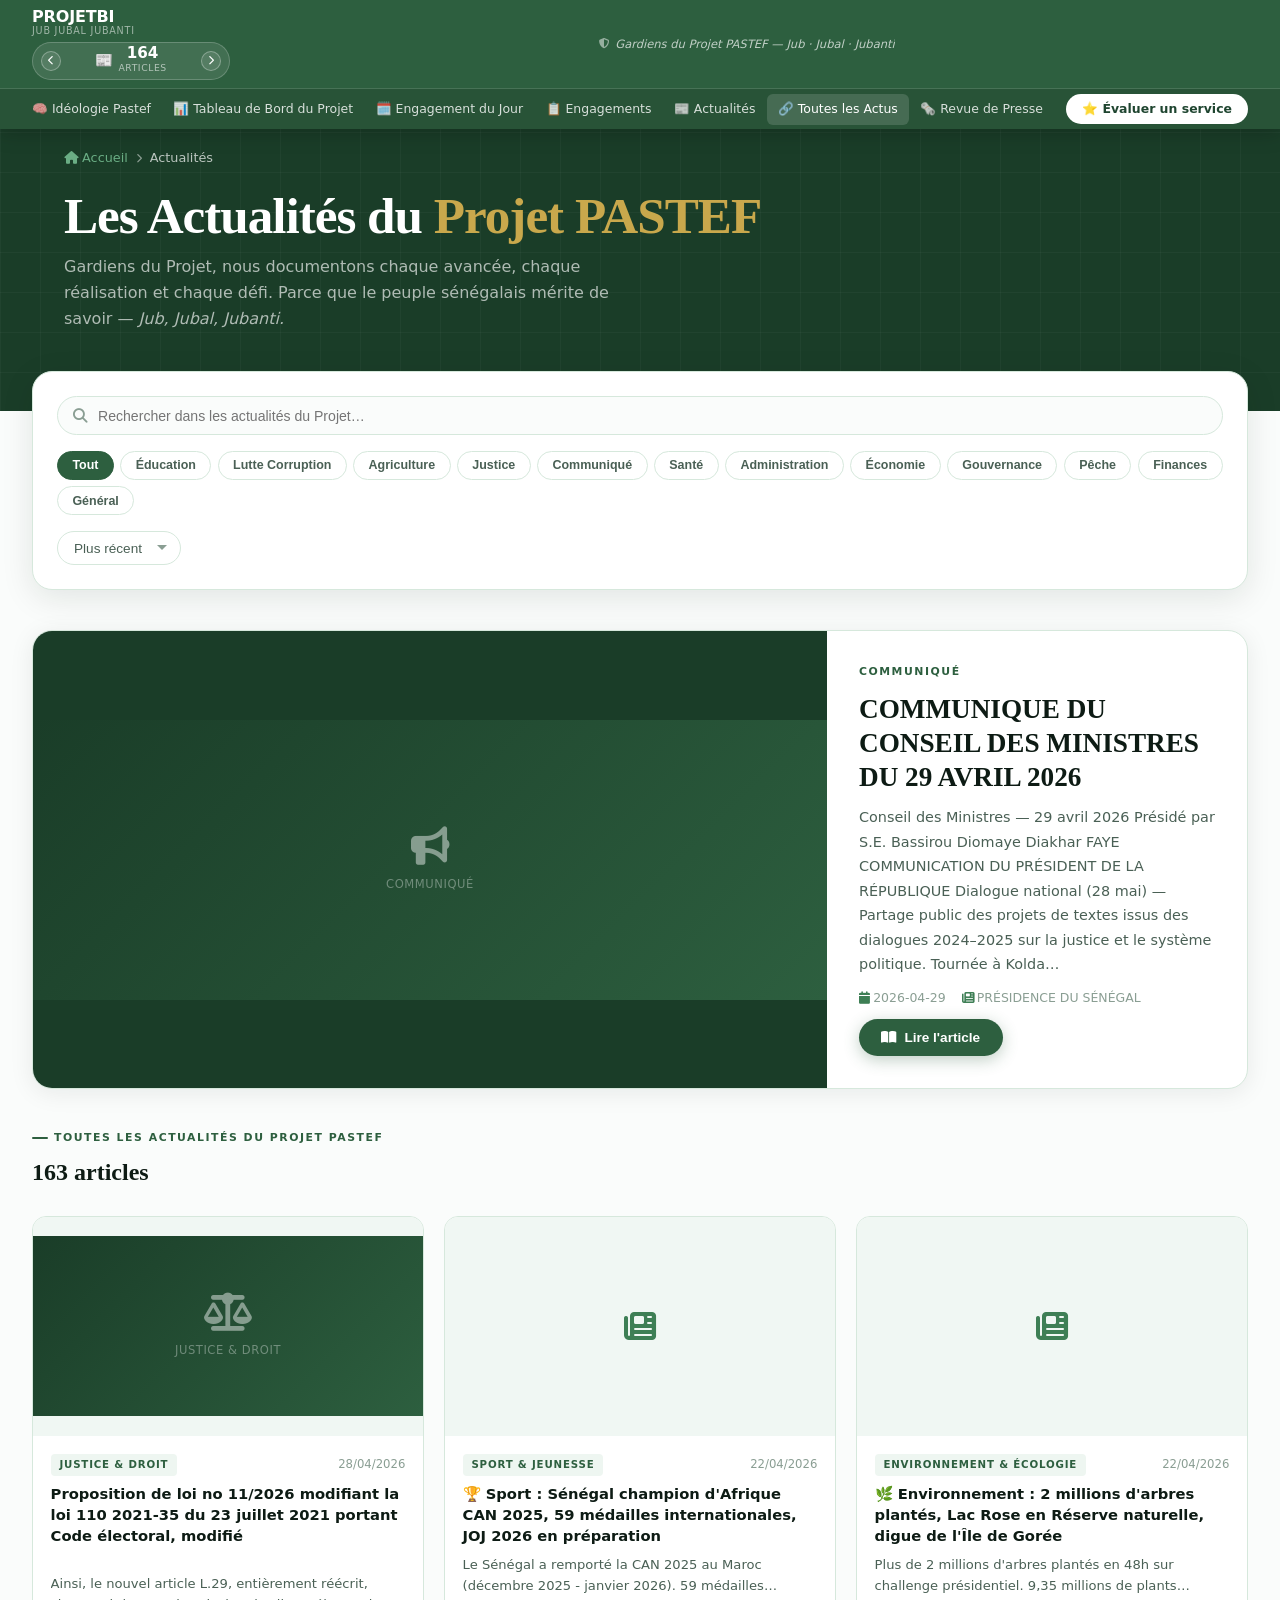
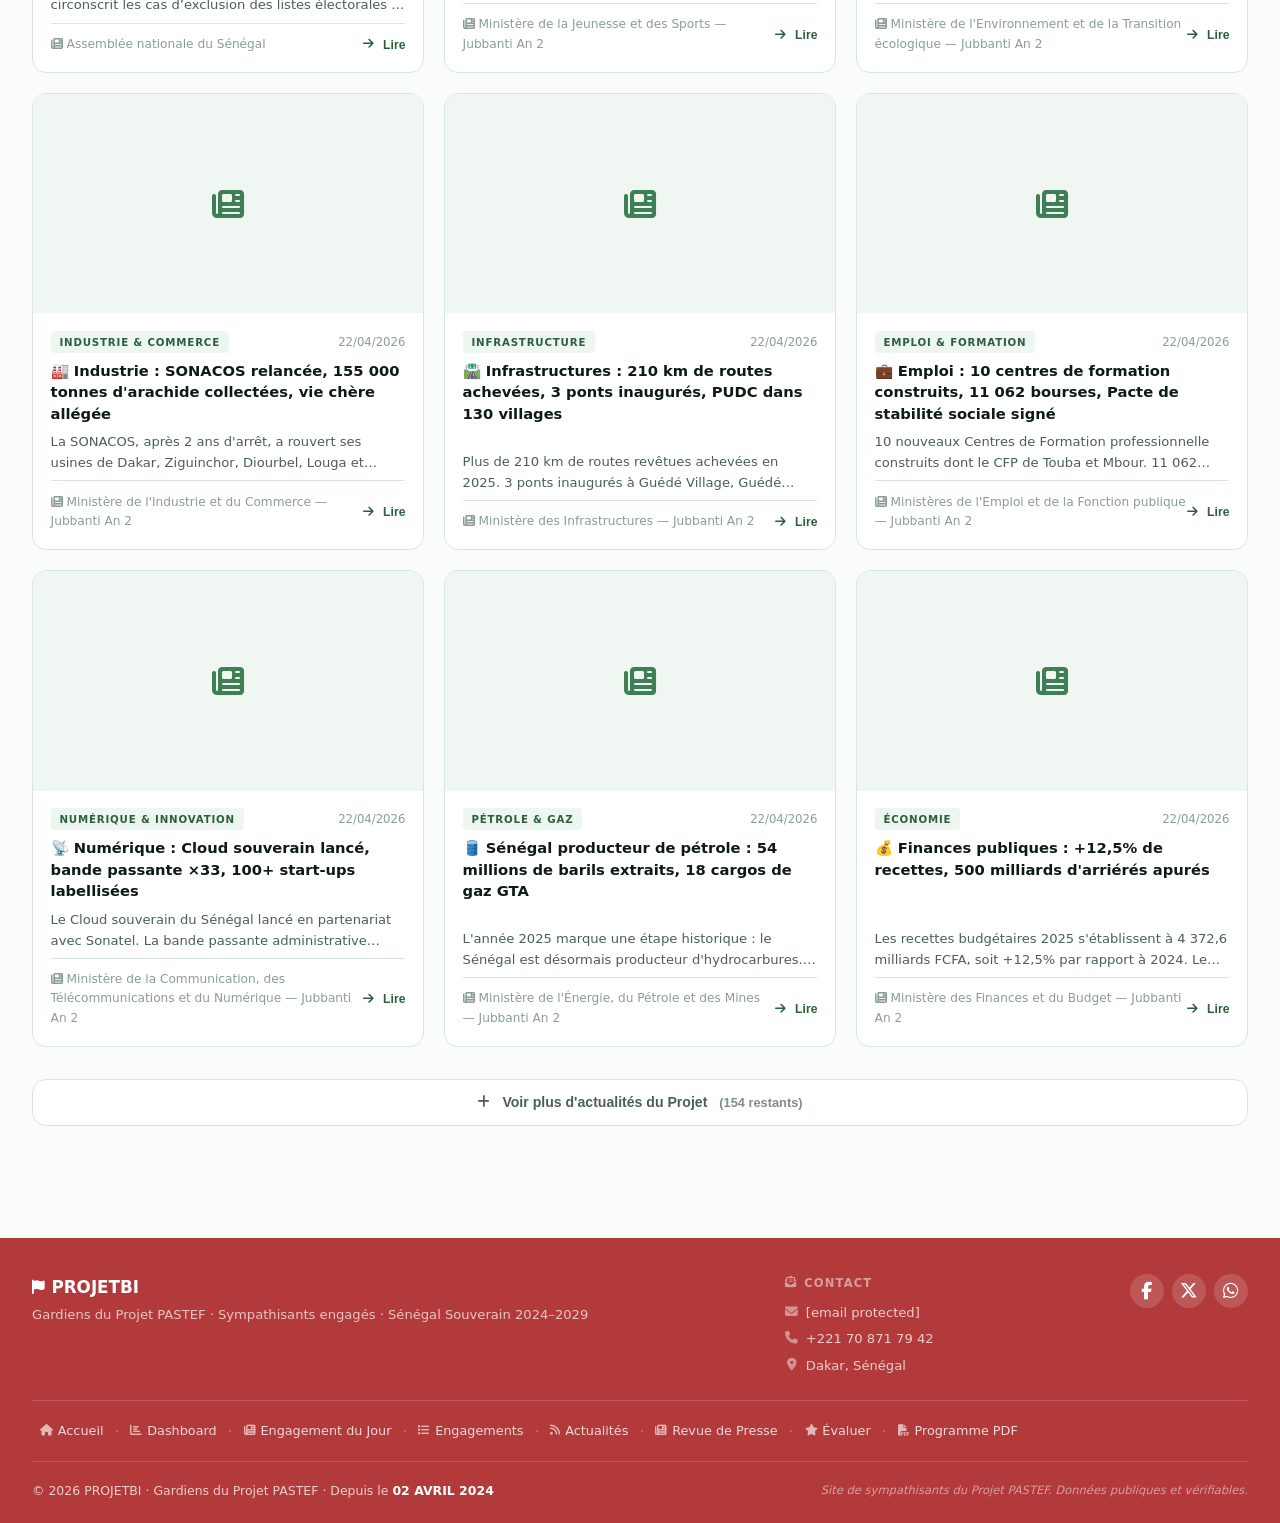
==== commit d7015945: "Add files via upload" ====
--- a/actualites.html
+++ b/actualites.html
@@ -327,7 +327,8 @@
         <div class="nav-row-inner">
             <ul class="nav-links" id="navLinks">
                 <li><a href="./" class="modern-link">🏠 Accueil</a></li>
-                <li><a href="./#dashboard" class="modern-link">📊 Dashboard</a></li>
+                 <li><a href="ideologie.html" class="modern-link">🧠 Idéologie Pastef</a></li>
+                <li><a href="./#dashboard" class="modern-link">📊 Tableau de Bord du Projet</a></li>
                 <li><a href="./#promesse-du-jour" class="modern-link">🗓️ Engagement du Jour</a></li>
                 <li><a href="./#engagements" class="modern-link">📋 Engagements</a></li>
                 <li><a href="./#actualites" class="modern-link">📰 Actualités</a></li>
@@ -358,7 +359,8 @@
     </div>
     <ul style="list-style:none;padding:0;margin:0;display:flex;flex-direction:column;gap:.25rem;">
         <li><a href="./" class="modern-link" style="display:block;padding:.85rem 1rem;border-radius:10px;color:#0D1B14;font-weight:600;text-decoration:none;border-bottom:1px solid #eee;">🏠 Accueil</a></li>
-        <li><a href="./#dashboard" class="modern-link" style="display:block;padding:.85rem 1rem;border-radius:10px;color:#0D1B14;font-weight:600;text-decoration:none;border-bottom:1px solid #eee;">📊 Dashboard</a></li>
+     <li><a href="ideologie.html" class="modern-link" style="display:block;padding:.85rem 1rem;border-radius:10px;color:#0D1B14;font-weight:600;text-decoration:none;border-bottom:1px solid #eee;">🧠 Idéologie Pastef</a></li>
+         <li><a href="./#dashboard" class="modern-link" style="display:block;padding:.85rem 1rem;border-radius:10px;color:#0D1B14;font-weight:600;text-decoration:none;border-bottom:1px solid #eee;">📊 Tableau de Bord du Projet</a></li>
         <li><a href="./#promesse-du-jour" class="modern-link" style="display:block;padding:.85rem 1rem;border-radius:10px;color:#0D1B14;font-weight:600;text-decoration:none;border-bottom:1px solid #eee;">🗓️ Engagement du Jour</a></li>
         <li><a href="./#engagements" class="modern-link" style="display:block;padding:.85rem 1rem;border-radius:10px;color:#0D1B14;font-weight:600;text-decoration:none;border-bottom:1px solid #eee;">📋 Engagements</a></li>
         <li><a href="./#actualites" class="modern-link" style="display:block;padding:.85rem 1rem;border-radius:10px;color:#0D1B14;font-weight:600;text-decoration:none;border-bottom:1px solid #eee;">📰 Actualités</a></li>
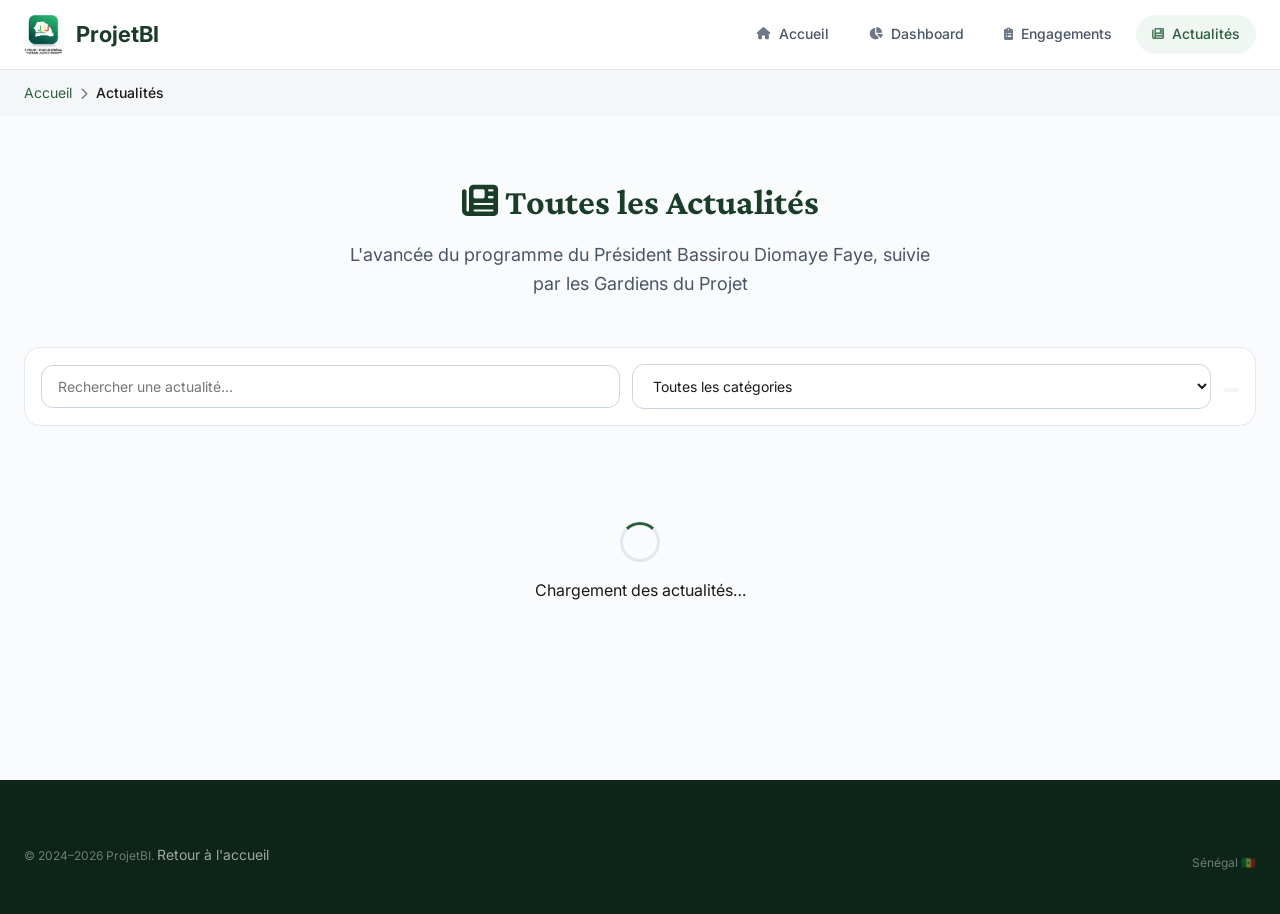
==== commit 06c6e903: "Add files via upload" ====
--- a/actualites.html
+++ b/actualites.html
@@ -1,890 +1,264 @@
 <!DOCTYPE html>
-<html lang="fr">
+<html lang="fr" dir="ltr">
 <head>
-    <meta charset="UTF-8">
-    <meta name="viewport" content="width=device-width, initial-scale=1.0, maximum-scale=5.0, user-scalable=yes">
-    <!-- Sécurité : CSP inline (renforce les headers HTTP _headers) -->
-    <meta http-equiv="X-Content-Type-Options" content="nosniff">
-    <meta http-equiv="Referrer-Policy" content="strict-origin-when-cross-origin">
-    <meta http-equiv="Content-Security-Policy" content="
-        default-src 'self';
-        script-src 'self' 'unsafe-inline' cdnjs.cloudflare.com;
-        style-src 'self' 'unsafe-inline' fonts.googleapis.com cdnjs.cloudflare.com;
-        font-src 'self' fonts.gstatic.com cdnjs.cloudflare.com;
-        img-src 'self' data: https: blob:;
-        connect-src 'self' https://jwsdxttjjbfnoufiidkd.supabase.co;
-        object-src 'none';
-        base-uri 'self';
-    ">
-    <meta name="description" content="Actualités du Projet PASTEF suivies par les gardiens des engagements. Chaque article témoigne de l'avancée du programme du Président Bassirou Diomaye Faye et du Premier Ministre Ousmane Sonko vers un Sénégal Souverain, Juste & Prospère.">
-    <meta name="theme-color" content="#2D5F3F">
-    <meta property="og:type" content="website">
-    <meta property="og:url" content="https://projetbi.org/actualites.html">
-    <meta property="og:title" content="Actualités du Projet PASTEF | ProjetBI — Gardiens des Engagements">
-    <!-- FIX: og:image corrigé (og-image.jpg au lieu de sonko.jpg) -->
-    <meta property="og:image" content="https://projetbi.org/og-image.jpg">
-    <title>Actualités du Projet PASTEF | ProjetBI — Gardiens des Engagements</title>
-    <link rel="icon" href="https://projetbi.org/favicon.png" type="image/png">
-    <link href="https://fonts.googleapis.com/css2?family=Crimson+Pro:wght@400;600;700;800&family=Inter:wght@300;400;500;600;700&display=swap" rel="stylesheet">
-    <link rel="stylesheet" href="https://cdnjs.cloudflare.com/ajax/libs/font-awesome/6.5.0/css/all.min.css"
-crossorigin="anonymous">
-    <link rel="stylesheet" href="style.css">
-
-    <style>
-    :root {
-        --green:#2D5F3F; --green-deep:#1A3D28; --green-mid:#3E7F55;
-        --green-light:#6aad84; --green-mist:#eef6f1;
-        --red:#B23A3A; --gold:#C9A84C;
-        --ink:#0D1B14; --smoke:#4a6055; --silver:#8a9e93;
-        --fog:#d6e8dc; --mist:#f0f7f3; --off-white:#fafcfb;
-    }
-    html,body { overflow-x:hidden; }
-    *,*::before,*::after { box-sizing:border-box; }
-    body {
-        font-family:'Inter',system-ui,sans-serif;
-        background:var(--off-white); color:var(--ink);
-        padding-top:92px;
-    }
-    @media(max-width:768px){ body{padding-top:56px;} *{max-width:100%;} }
-
-    .container { max-width:1440px; margin:0 auto; padding:0 2rem; }
-    @media(max-width:768px){ .container{padding:0 1rem!important;} }
-    @media(max-width:480px){ .container{padding:0 .75rem!important;} }
-
-    @keyframes slideIn {
-        from { opacity:0; transform:translateY(-20px); }
-        to   { opacity:1; transform:translateY(0); }
-    }
-
-    #progressIndicator {
-        position:fixed;top:0;left:0;height:3px;width:0%;
-        background:linear-gradient(90deg,#2D5F3F,#C9A84C);
-        z-index:9999;transition:width .1s;
-    }
-
-    /* ── PAGE HERO ── */
-    .page-hero {
-        background:var(--green-deep);
-        padding:3.5rem 2rem 5rem;
-        position:relative;overflow:hidden;
-    }
-    .page-hero::before {
-        content:'';position:absolute;inset:0;
-        background-image:linear-gradient(rgba(255,255,255,.03) 1px,transparent 1px),
-                          linear-gradient(90deg,rgba(255,255,255,.03) 1px,transparent 1px);
-        background-size:40px 40px;
-    }
-    .page-hero-inner { max-width:1440px;margin:0 auto;position:relative;z-index:1;padding:0 2rem; }
-    .page-hero-crumb {
-        display:flex;align-items:center;gap:.5rem;
-        font-size:.8rem;color:rgba(255,255,255,.5);margin-bottom:1.25rem;
-    }
-    .page-hero-crumb a { color:var(--green-light);text-decoration:none; }
-    .page-hero-crumb a:hover { opacity:.8; }
-    .page-hero h1 {
-        font-family:'Crimson Pro',Georgia,serif;
-        font-size:clamp(2rem,5vw,3.2rem);font-weight:800;
-        color:white;letter-spacing:-.02em;line-height:1.1;margin-bottom:.6rem;
-    }
-    .page-hero h1 span { color:var(--gold); }
-    .page-hero p { font-size:1rem;color:rgba(255,255,255,.65);max-width:560px; }
-
-    /* ── FILTER CARD ── */
-    .filter-card {
-        background:white;border:1px solid var(--fog);
-        border-radius:20px;padding:1.5rem;
-        margin:-2.5rem auto 2.5rem;
-        max-width:1400px;position:relative;z-index:10;
-        box-shadow:0 8px 32px rgba(13,27,20,.1);
-        display:flex;gap:1rem;flex-wrap:wrap;align-items:center;
-    }
-    .search-box { flex:1;min-width:220px;position:relative; }
-    .search-box i { position:absolute;left:1rem;top:50%;transform:translateY(-50%);color:var(--silver);font-size:.9rem; }
-    .search-box input {
-        width:100%;padding:.65rem 1rem .65rem 2.5rem;
-        border:1.5px solid var(--fog);border-radius:100px;
-        font-family:'Inter',sans-serif;font-size:.88rem;
-        outline:none;transition:border .2s;background:var(--off-white);color:var(--ink);
-    }
-    .search-box input:focus { border-color:var(--green);background:white; }
-    .cat-pills { display:flex;gap:.4rem;flex-wrap:wrap; }
-    .pill {
-        padding:.4rem .9rem;border-radius:100px;
-        border:1.5px solid var(--fog);background:white;
-        font-size:.78rem;font-weight:600;color:var(--smoke);
-        cursor:pointer;transition:all .2s;white-space:nowrap;
-    }
-    .pill:hover,.pill.active { background:var(--green);color:white;border-color:var(--green); }
-    .sort-sel {
-        padding:.55rem 2.2rem .55rem 1rem;
-        border:1.5px solid var(--fog);border-radius:100px;
-        font-family:'Inter',sans-serif;font-size:.85rem;color:var(--smoke);
-        background:white url("data:image/svg+xml,%3Csvg xmlns='http://www.w3.org/2000/svg' width='12' height='12' viewBox='0 0 12 12'%3E%3Cpath fill='%238a9e93' d='M6 8L1 3h10z'/%3E%3C/svg%3E") no-repeat right .75rem center;
-        outline:none;cursor:pointer;appearance:none;
-    }
-
-    /* ── FEATURED ── */
-    .featured-article {
-        display:grid;grid-template-columns:1fr 420px;
-        border-radius:20px;overflow:hidden;
-        background:white;border:1px solid var(--fog);
-        box-shadow:0 4px 24px rgba(13,27,20,.08);
-        margin-bottom:2.5rem;cursor:pointer;transition:box-shadow .3s;
-    }
-    .featured-article:hover { box-shadow:0 16px 48px rgba(13,27,20,.14); }
-    .featured-img {
-        min-height:360px;background:var(--green-deep);
-        display:flex;align-items:center;justify-content:center;
-        overflow:hidden;position:relative;
-    }
-    .featured-img img {
-        position:absolute;inset:0;width:100%;height:100%;
-        object-fit:cover;opacity:.8;transition:transform .5s ease;
-    }
-    .featured-article:hover .featured-img img { transform:scale(1.04); }
-    .featured-img-overlay {
-        position:absolute;inset:0;
-        background:linear-gradient(135deg,rgba(13,27,20,.5),transparent);
-    }
-    .featured-icon { position:relative;z-index:1;font-size:3.5rem;color:rgba(255,255,255,.3); }
-    .feat-badge {
-        position:absolute;top:1.25rem;left:1.25rem;z-index:2;
-        display:inline-flex;align-items:center;gap:.35rem;
-        background:var(--red);color:white;font-size:.62rem;font-weight:700;
-        letter-spacing:.1em;text-transform:uppercase;
-        padding:.3rem .8rem;border-radius:100px;
-    }
-    .feat-badge::before {
-        content:'';width:5px;height:5px;border-radius:50%;
-        background:rgba(255,255,255,.8);animation:blink 1.5s infinite;
-    }
-    @keyframes blink{0%,100%{opacity:1}50%{opacity:0}}
-    .featured-body { padding:2rem;display:flex;flex-direction:column;gap:.7rem; }
-    .featured-cat { font-size:.68rem;font-weight:700;letter-spacing:.14em;text-transform:uppercase;color:var(--green); }
-    .featured-title {
-        font-family:'Crimson Pro',Georgia,serif;
-        font-size:clamp(1.25rem,2.5vw,1.7rem);font-weight:800;line-height:1.25;color:var(--ink);
-    }
-    .featured-excerpt { font-size:.9rem;color:var(--smoke);line-height:1.7;flex:1; }
-    .featured-meta { display:flex;gap:1rem;font-size:.78rem;color:var(--silver);flex-wrap:wrap;margin-top:auto; }
-    .featured-meta i { color:var(--green-mid);margin-right:.2rem; }
-    .btn-read {
-        display:inline-flex;align-items:center;gap:.5rem;
-        background:var(--green);color:white;
-        padding:.7rem 1.4rem;border-radius:100px;
-        font-weight:700;font-size:.85rem;text-decoration:none;
-        border:none;cursor:pointer;align-self:flex-start;
-        box-shadow:0 4px 16px rgba(45,95,63,.3);transition:all .25s;
-    }
-    .btn-read:hover { background:var(--green-deep);transform:translateY(-1px); }
-
-    /* ── SECTION LABEL ── */
-    .actu-section-label {
-        font-size:.68rem;font-weight:700;letter-spacing:.14em;
-        text-transform:uppercase;color:var(--green);
-        display:flex;align-items:center;gap:6px;margin-bottom:.4rem;
-    }
-    .actu-section-label::before { content:'';width:16px;height:2px;background:var(--green);border-radius:2px; }
-    .actu-section-title {
-        font-family:'Crimson Pro',Georgia,serif;
-        font-size:1.5rem;font-weight:800;color:var(--ink);margin-bottom:1.5rem;
-    }
-
-    /* ── NEWS GRID ── */
-    .news-grid {
-        display:grid;
-        grid-template-columns:repeat(auto-fill,minmax(300px,1fr));
-        gap:1.25rem;
-    }
-    .news-item {
-        background:white;border:1px solid var(--fog);
-        border-radius:14px;overflow:hidden;
-        display:flex;flex-direction:column;
-        transition:all .25s ease;cursor:pointer;
-    }
-    .news-item:hover { box-shadow:0 12px 40px rgba(13,27,20,.1);transform:translateY(-3px); }
-    .news-item-img {
-        aspect-ratio:16/9;background:var(--mist);overflow:hidden;
-        display:flex;align-items:center;justify-content:center;
-        color:var(--green-mid);font-size:2rem;position:relative;
-    }
-    .news-item-img img { width:100%;height:100%;object-fit:cover;transition:transform .4s ease; }
-    .news-item:hover .news-item-img img { transform:scale(1.06); }
-    .news-item-body { padding:1.1rem;display:flex;flex-direction:column;gap:.45rem;flex:1; }
-    .news-item-head { display:flex;align-items:center;justify-content:space-between;gap:.5rem; }
-    .news-item-cat {
-        font-size:.64rem;font-weight:700;letter-spacing:.08em;text-transform:uppercase;
-        color:var(--green);background:var(--green-mist);padding:.18rem .55rem;border-radius:4px;flex-shrink:0;
-    }
-    .news-item-date { font-size:.73rem;color:var(--silver); }
-    .news-item-title { font-weight:700;font-size:.92rem;line-height:1.45;color:var(--ink);flex:1; }
-    .news-item-excerpt {
-        font-size:.82rem;color:var(--smoke);line-height:1.6;
-        display:-webkit-box;-webkit-line-clamp:2;-webkit-box-orient:vertical;overflow:hidden;
-    }
-    .news-item-foot {
-        display:flex;align-items:center;justify-content:space-between;
-        padding-top:.7rem;margin-top:auto;
-        border-top:1px solid var(--fog);font-size:.76rem;color:var(--silver);
-    }
-    .news-item-foot i { margin-right:.25rem; }
-    .news-read {
-        display:inline-flex;align-items:center;gap:.3rem;
-        color:var(--green);font-weight:700;font-size:.76rem;
-        cursor:pointer;background:none;border:none;padding:0;transition:gap .2s;
-    }
-    .news-read:hover { gap:.5rem; }
-
-    /* ── NO RESULTS ── */
-    .no-results { grid-column:1/-1;text-align:center;padding:4rem 2rem;color:var(--silver); }
-    .no-results i { font-size:3rem;margin-bottom:1rem;display:block; }
-    .no-results h3 { font-size:1.15rem;color:var(--smoke);margin-bottom:.5rem; }
-
-    /* ── LOAD MORE ── */
-    .load-more {
-        display:flex;align-items:center;justify-content:center;gap:.75rem;
-        width:100%;padding:.9rem;
-        border:1.5px solid var(--fog);border-radius:14px;
-        background:white;color:var(--smoke);
-        font-weight:600;font-size:.88rem;cursor:pointer;
-        margin-top:2rem;transition:all .2s;
-    }
-    .load-more:hover { border-color:var(--green);color:var(--green);background:var(--mist); }
-    .load-more.hidden { display:none; }
-
-    /* ── SPINNER ── */
-    .spinner {
-        width:32px;height:32px;border-radius:50%;
-        border:3px solid var(--fog);border-top-color:var(--green);
-        animation:spin .7s linear infinite;margin:0 auto 1rem;
-    }
-    @keyframes spin{to{transform:rotate(360deg)}}
-
-    /* ── SCROLL TO TOP ── */
-    #backTop {
-        position:fixed;bottom:2rem;right:2rem;
-        width:44px;height:44px;border-radius:50%;
-        background:var(--green);color:white;border:none;cursor:pointer;
-        display:flex;align-items:center;justify-content:center;
-        box-shadow:0 4px 16px rgba(45,95,63,.4);
-        opacity:0;transform:translateY(10px);transition:all .3s;z-index:500;
-    }
-    #backTop.show { opacity:1;transform:translateY(0); }
-
-    /* ── RESPONSIVE ── */
-    @media(max-width:900px){
-        .featured-article { grid-template-columns:1fr; }
-        .featured-img { min-height:220px; }
-    }
-    @media(max-width:600px){
-        .filter-card { flex-direction:column; }
-        .cat-pills { overflow-x:auto;flex-wrap:nowrap;padding-bottom:.5rem; }
-        .news-grid { grid-template-columns:1fr; }
-        .page-hero { padding:2.5rem 1rem 4rem; }
-        .page-hero-inner { padding:0 1rem; }
-    }
-    </style>
+  <meta charset="UTF-8">
+  <meta name="viewport" content="width=device-width, initial-scale=1.0, minimum-scale=1.0">
+
+  <title>Actualités du Projet PASTEF | ProjetBI – Gardiens des Engagements</title>
+  <meta name="description" content="Toutes les actualités du Projet PASTEF suivies par les gardiens des engagements. Articles sur l'avancée du programme présidentiel de Bassirou Diomaye Faye.">
+  <meta name="robots" content="index, follow, max-snippet:-1, max-image-preview:large">
+  <link rel="canonical" href="https://projetbi.org/actualites.html">
+
+  <!-- Open Graph -->
+  <meta property="og:type"        content="website">
+  <meta property="og:site_name"   content="ProjetBI">
+  <meta property="og:locale"      content="fr_FR">
+  <meta property="og:url"         content="https://projetbi.org/actualites.html">
+  <meta property="og:title"       content="Actualités du Projet PASTEF | ProjetBI">
+  <meta property="og:description" content="Toutes les actualités du Projet PASTEF. Suivi de l'avancée du programme du Président Bassirou Diomaye Faye.">
+  <meta property="og:image"       content="https://projetbi.org/og-image.jpg">
+  <meta property="og:image:width" content="1200">
+  <meta property="og:image:height" content="630">
+
+  <!-- Twitter Card -->
+  <meta name="twitter:card"        content="summary_large_image">
+  <meta name="twitter:site"        content="@projetbi_sn">
+  <meta name="twitter:title"       content="Actualités du Projet PASTEF | ProjetBI">
+  <meta name="twitter:description" content="Toutes les actualités du Projet PASTEF. Suivi de l'avancée du programme présidentiel.">
+  <meta name="twitter:image"       content="https://projetbi.org/og-image.jpg">
+
+  <!-- PWA -->
+  <meta name="theme-color" content="#2D5F3F" media="(prefers-color-scheme: light)">
+  <meta name="theme-color" content="#1A3D28" media="(prefers-color-scheme: dark)">
+  <link rel="manifest" href="/manifest.json">
+  <link rel="icon" href="/favicon.png" type="image/png" sizes="192x192">
+  <link rel="canonical" href="https://projetbi.org/actualites.html">
+
+  <!-- Sécurité -->
+  <meta http-equiv="X-Content-Type-Options" content="nosniff">
+  <meta http-equiv="Referrer-Policy" content="strict-origin-when-cross-origin">
+  <meta http-equiv="Permissions-Policy" content="camera=(), microphone=(), geolocation=(), payment=()">
+
+  <!-- Preconnect -->
+  <link rel="preconnect" href="https://fonts.googleapis.com" crossorigin>
+  <link rel="preconnect" href="https://fonts.gstatic.com" crossorigin>
+  <link rel="preconnect" href="https://cdnjs.cloudflare.com" crossorigin>
+
+  <!-- Polices -->
+  <link rel="stylesheet"
+    href="https://fonts.googleapis.com/css2?family=Crimson+Pro:wght@400;600;700;800&family=Inter:wght@300;400;500;600;700&display=swap"
+    media="print" onload="this.media='all'">
+  <noscript>
+    <link rel="stylesheet"
+      href="https://fonts.googleapis.com/css2?family=Crimson+Pro:wght@400;600;700;800&family=Inter:wght@300;400;500;600;700&display=swap">
+  </noscript>
+
+  <!-- FontAwesome -->
+  <link rel="stylesheet"
+    href="https://cdnjs.cloudflare.com/ajax/libs/font-awesome/6.5.0/css/all.min.css"
+    media="print" onload="this.media='all'"
+    crossorigin="anonymous" referrerpolicy="no-referrer">
+  <noscript>
+    <link rel="stylesheet"
+      href="https://cdnjs.cloudflare.com/ajax/libs/font-awesome/6.5.0/css/all.min.css">
+  </noscript>
+
+  <!-- CSS unique -->
+  <link rel="stylesheet" href="/style.css">
+
+  <!-- JSON-LD Breadcrumb -->
+  <script type="application/ld+json">
+  {
+    "@context": "https://schema.org",
+    "@type": "BreadcrumbList",
+    "itemListElement": [
+      {
+        "@type": "ListItem",
+        "position": 1,
+        "name": "Accueil",
+        "item": "https://projetbi.org/"
+      },
+      {
+        "@type": "ListItem",
+        "position": 2,
+        "name": "Actualités",
+        "item": "https://projetbi.org/actualites.html"
+      }
+    ]
+  }
+  </script>
 </head>
+
 <body>
-
-<div id="progressIndicator"></div>
-
-<!-- ══ NAVBAR (même structure que index.html) ══ -->
-<nav class="navbar" id="modernNav">
-    <div class="nav-row-1">
-        <div class="nav-row-inner">
-            <div class="nav-logo-kpi">
-                <a href="./" class="nav-logo">
-                    <img src="https://projetbi.org/favicon.png" alt="PROJETBI" class="nav-logo-img" onerror="this.style.display='none'">
-                    <div class="nav-logo-block">
-                        <span class="nav-logo-text">PROJETBI</span>
-                        <span class="nav-logo-sub">Jub Jubal Jubanti</span>
-                    </div>
-                </a>
-                <div class="nav-kpi-under-logo">
-                    <button class="nav-kpi-mini-btn" id="kpiPrevActu"><i class="fas fa-chevron-left"></i></button>
-                    <div id="navKpiDesktop" class="nav-kpi-mini-display">
-                        <div style="display:flex;align-items:center;gap:.35rem;justify-content:center;">
-                            <span style="font-size:.9rem">📰</span>
-                            <div style="display:flex;flex-direction:column;">
-                                <span class="kpi-value" style="font-size:.95rem;font-weight:800;color:white;line-height:1">—</span>
-                                <span style="font-size:.58rem;color:rgba(255,255,255,.6);text-transform:uppercase;letter-spacing:.06em">Articles</span>
-                            </div>
-                        </div>
-                    </div>
-                    <button class="nav-kpi-mini-btn" id="kpiNextActu"><i class="fas fa-chevron-right"></i></button>
-                </div>
-            </div>
-            <div class="nav-row-center">
-                <span class="nav-tagline"><i class="fas fa-shield-alt"></i> Gardiens du Projet PASTEF — Jub · Jubal · Jubanti</span>
-            </div>
-            <button class="hamburger" id="modernHamburger" aria-label="Menu" aria-expanded="false">
-                <span></span><span></span><span></span>
-            </button>
-        </div>
+  <!-- Skip link -->
+  <a href="#main-content" class="skip-link">Aller au contenu principal</a>
+
+  <!-- Navigation -->
+  <header>
+    <nav class="navbar" role="navigation" aria-label="Navigation principale">
+      <div class="navbar-inner">
+        <a href="/" class="navbar-brand" aria-label="ProjetBI – Accueil">
+          <img src="/favicon.png" alt="Logo ProjetBI" width="40" height="40" loading="eager">
+          <span>ProjetBI</span>
+        </a>
+
+        <button class="mobile-menu-btn" aria-label="Ouvrir le menu" aria-expanded="false" aria-controls="nav-menu-actualites">
+          <span></span><span></span><span></span>
+        </button>
+
+        <ul class="nav-menu" id="nav-menu-actualites" role="menubar">
+          <li role="none"><a href="/" class="nav-link" role="menuitem"><i class="fas fa-home" aria-hidden="true"></i> Accueil</a></li>
+          <li role="none"><a href="/#dashboard" class="nav-link" role="menuitem"><i class="fas fa-chart-pie" aria-hidden="true"></i> Dashboard</a></li>
+          <li role="none"><a href="/#engagements" class="nav-link" role="menuitem"><i class="fas fa-clipboard-list" aria-hidden="true"></i> Engagements</a></li>
+          <li role="none">
+            <a href="/actualites.html" class="nav-link active" role="menuitem" aria-current="page">
+              <i class="fas fa-newspaper" aria-hidden="true"></i> Actualités
+            </a>
+          </li>
+        </ul>
+      </div>
+    </nav>
+  </header>
+
+  <!-- Fil d'Ariane -->
+  <nav aria-label="Fil d'Ariane" style="background:var(--color-bg-3);padding:.75rem 0;margin-top:70px">
+    <div class="container">
+      <ol style="display:flex;gap:.5rem;align-items:center;font-size:.875rem;color:var(--color-fg-2);list-style:none">
+        <li><a href="/" style="color:var(--color-brand-500);text-decoration:none">Accueil</a></li>
+        <li aria-hidden="true" style="color:var(--color-fg-3)"><i class="fas fa-chevron-right" style="font-size:.75rem"></i></li>
+        <li aria-current="page" style="color:var(--color-fg-1);font-weight:500">Actualités</li>
+      </ol>
     </div>
-    <div class="nav-row-2">
-        <div class="nav-row-inner">
-            <ul class="nav-links" id="navLinks">
-                <li><a href="./" class="modern-link">🏠 Accueil</a></li>
-                 <li><a href="ideologie.html" class="modern-link">🧠 Idéologie Pastef</a></li>
-                <li><a href="./#dashboard" class="modern-link">📊 Tableau de Bord du Projet</a></li>
-                <li><a href="./#promesse-du-jour" class="modern-link">🗓️ Engagement du Jour</a></li>
-                <li><a href="./#engagements" class="modern-link">📋 Engagements</a></li>
-                <li><a href="./#actualites" class="modern-link">📰 Actualités</a></li>
-                <li><a href="actualites.html" class="modern-link active">🔗 Toutes les Actus</a></li>
-                <li><a href="./#revue-de-presse" class="modern-link">🗞️ Revue de Presse</a></li>
-            </ul>
-            <a href="./#evaluation" class="nav-cta-btn">⭐ Évaluer un service</a>
-        </div>
+  </nav>
+
+  <main id="main-content" tabindex="-1">
+    <section class="news-section section" aria-labelledby="news-page-title">
+      <div class="container">
+
+        <header class="section-header">
+          <h1 class="section-title" id="news-page-title">
+            <i class="fas fa-newspaper" aria-hidden="true"></i>
+            Toutes les Actualités
+          </h1>
+          <p class="section-subtitle">
+            L'avancée du programme du Président Bassirou Diomaye Faye,
+            suivie par les Gardiens du Projet
+          </p>
+        </header>
+
+        <!-- Filtres actualités -->
+        <div class="filters-bar" role="search" aria-label="Filtrer les actualités" style="margin-bottom:2rem">
+          <label for="news-search" class="sr-only">Rechercher une actualité</label>
+          <input type="search" id="news-search" class="filter-input"
+                 placeholder="Rechercher une actualité…" autocomplete="off"
+                 aria-label="Rechercher parmi les actualités">
+
+          <label for="news-categorie" class="sr-only">Filtrer par catégorie</label>
+          <select id="news-categorie" class="filter-select" aria-label="Filtrer par catégorie">
+            <option value="">Toutes les catégories</option>
+            <option value="Politique">Politique</option>
+            <option value="Éducation">Éducation</option>
+            <option value="Santé">Santé</option>
+            <option value="Économie">Économie</option>
+            <option value="Infrastructures">Infrastructures</option>
+            <option value="Agriculture">Agriculture</option>
+            <option value="Énergie">Énergie</option>
+            <option value="Social">Social</option>
+            <option value="Diplomatie">Diplomatie</option>
+          </select>
+
+          <div aria-live="polite" aria-atomic="true">
+            <span id="newsResultsCount" class="badge badge-brand"></span>
+          </div>
+        </div>
+
+        <!-- Grille des actualités -->
+        <div id="newsGrid" class="news-grid" role="feed" aria-label="Flux des actualités">
+          <div style="display:flex;flex-direction:column;align-items:center;
+                      gap:1rem;grid-column:1/-1;padding:4rem" aria-live="polite">
+            <div class="spinner" role="status" aria-label="Chargement des actualités"></div>
+            <p>Chargement des actualités…</p>
+          </div>
+        </div>
+
+        <!-- Pagination -->
+        <div style="display:flex;justify-content:center;gap:1rem;margin-top:3rem"
+             id="newsPagination" role="navigation" aria-label="Pagination des actualités">
+          <!-- Générée par JS -->
+        </div>
+
+      </div>
+    </section>
+
+    <!-- Modale article -->
+    <div id="newsModal" class="article-modal" role="dialog" aria-modal="true"
+         aria-labelledby="newsModalTitle" style="display:none">
+      <div class="article-modal-content">
+        <div class="article-modal-header">
+          <h2 class="modal-title" id="newsModalTitle">Article</h2>
+          <button class="article-modal-close" onclick="window.closeNewsModal()"
+                  aria-label="Fermer l'article">
+            <i class="fas fa-times" aria-hidden="true"></i>
+          </button>
+        </div>
+        <img class="article-modal-img" src="" alt="" loading="lazy"
+             style="width:100%;max-height:320px;object-fit:cover;display:none">
+        <div class="article-modal-body" id="newsModalBody"></div>
+      </div>
     </div>
-</nav>
-
-<!-- Menu mobile -->
-<div id="modernMenu" style="display:none;position:fixed;top:56px;left:0;right:0;height:calc(100vh - 56px);background:white;z-index:997;overflow-y:auto;padding:1.5rem;border-top:3px solid #2D5F3F;">
-    <div class="menu-kpi-widget">
-        <div class="menu-kpi-inner">
-            <div class="menu-kpi-icon">📰</div>
-            <div class="menu-kpi-carousel" id="menuKpiDisplay">
-                <div class="kpi-item" style="display:flex;flex-direction:column;align-items:center;">
-                    <span class="kpi-value" style="font-size:2rem;font-weight:800;color:white;line-height:1">—</span>
-                    <span class="kpi-label" style="font-size:.72rem;color:rgba(255,255,255,.6);text-transform:uppercase;letter-spacing:.06em;font-weight:600">Articles</span>
-                </div>
-            </div>
-            <div class="menu-kpi-controls">
-                <button class="menu-kpi-btn" id="menuKpiPrev"><i class="fas fa-chevron-left"></i></button>
-                <button class="menu-kpi-btn" id="menuKpiNext"><i class="fas fa-chevron-right"></i></button>
-            </div>
-        </div>
+
+  </main>
+
+  <!-- Footer -->
+  <footer class="footer" aria-label="Pied de page">
+    <div class="container">
+      <div class="footer-bottom" style="border:none;padding:0">
+        <p class="footer-copy">
+          &copy; 2024–<span id="currentYear"></span> ProjetBI.
+          <a href="/" class="footer-link">Retour à l'accueil</a>
+        </p>
+        <p class="footer-copy">Sénégal 🇸🇳</p>
+      </div>
     </div>
-    <ul style="list-style:none;padding:0;margin:0;display:flex;flex-direction:column;gap:.25rem;">
-        <li><a href="./" class="modern-link" style="display:block;padding:.85rem 1rem;border-radius:10px;color:#0D1B14;font-weight:600;text-decoration:none;border-bottom:1px solid #eee;">🏠 Accueil</a></li>
-     <li><a href="ideologie.html" class="modern-link" style="display:block;padding:.85rem 1rem;border-radius:10px;color:#0D1B14;font-weight:600;text-decoration:none;border-bottom:1px solid #eee;">🧠 Idéologie Pastef</a></li>
-         <li><a href="./#dashboard" class="modern-link" style="display:block;padding:.85rem 1rem;border-radius:10px;color:#0D1B14;font-weight:600;text-decoration:none;border-bottom:1px solid #eee;">📊 Tableau de Bord du Projet</a></li>
-        <li><a href="./#promesse-du-jour" class="modern-link" style="display:block;padding:.85rem 1rem;border-radius:10px;color:#0D1B14;font-weight:600;text-decoration:none;border-bottom:1px solid #eee;">🗓️ Engagement du Jour</a></li>
-        <li><a href="./#engagements" class="modern-link" style="display:block;padding:.85rem 1rem;border-radius:10px;color:#0D1B14;font-weight:600;text-decoration:none;border-bottom:1px solid #eee;">📋 Engagements</a></li>
-        <li><a href="./#actualites" class="modern-link" style="display:block;padding:.85rem 1rem;border-radius:10px;color:#0D1B14;font-weight:600;text-decoration:none;border-bottom:1px solid #eee;">📰 Actualités</a></li>
-        <li><a href="actualites.html" class="modern-link" style="display:block;padding:.85rem 1rem;border-radius:10px;color:#2D5F3F;font-weight:700;text-decoration:none;border-bottom:1px solid #eee;background:#eef6f1;">🔗 Toutes les Actus</a></li>
-        <li><a href="./#revue-de-presse" class="modern-link" style="display:block;padding:.85rem 1rem;border-radius:10px;color:#0D1B14;font-weight:600;text-decoration:none;border-bottom:1px solid #eee;">🗞️ Revue de Presse</a></li>
-        <li><a href="./#evaluation" class="modern-link" style="display:flex;padding:.85rem 1rem;border-radius:100px;background:#2D5F3F;color:white;font-weight:700;text-decoration:none;justify-content:center;margin-top:.75rem;">⭐ Évaluer un service</a></li>
-    </ul>
-</div>
-
-<!-- ══ HERO ══ -->
-<div class="page-hero">
-    <div class="page-hero-inner">
-        <div class="page-hero-crumb">
-            <a href="./"><i class="fas fa-home"></i> Accueil</a>
-            <span><i class="fas fa-chevron-right" style="font-size:.6rem"></i></span>
-            <span style="color:rgba(255,255,255,.7)">Actualités</span>
-        </div>
-        <h1>Les Actualités du <span>Projet PASTEF</span></h1>
-        <p>Gardiens du Projet, nous documentons chaque avancée, chaque réalisation et chaque défi. Parce que le peuple sénégalais mérite de savoir — <em>Jub, Jubal, Jubanti.</em></p>
-    </div>
-</div>
-
-<!-- ══ FILTER CARD ══ -->
-<div class="container">
-    <div class="filter-card">
-        <div class="search-box">
-            <i class="fas fa-search"></i>
-            <input type="text" id="newsSearch" placeholder="Rechercher dans les actualités du Projet…">
-        </div>
-        <div class="cat-pills" id="catPills">
-            <button class="pill active" data-cat="all">Tout</button>
-            <!-- Pills générées dynamiquement après chargement des données -->
-        </div>
-        <select class="sort-sel" id="newsSort">
-            <option value="date_desc">Plus récent</option>
-            <option value="date_asc">Plus ancien</option>
-            <option value="alpha">A → Z</option>
-        </select>
-    </div>
-</div>
-
-<!-- ══ CONTENU ══ -->
-<div class="container" style="padding-bottom:4rem">
-    <div id="featuredContainer">
-        <div class="spinner" style="margin:3rem auto;"></div>
-    </div>
-    <div>
-        <div class="actu-section-label">Toutes les actualités du Projet PASTEF</div>
-        <div class="actu-section-title" id="newsCount">Chargement…</div>
-        <div class="news-grid" id="allNewsGrid">
-            <div class="no-results"><div class="spinner"></div></div>
-        </div>
-        <button class="load-more hidden" id="loadMoreBtn">
-            <i class="fas fa-plus"></i> Voir plus d'actualités du Projet
-            <span id="loadMoreCount" style="font-size:.8rem;opacity:.7"></span>
-        </button>
-    </div>
-</div>
-
-<!-- ══ FOOTER (identique à index.html) ══ -->
-<footer class="footer">
-    <div class="container">
-        <div class="footer-top">
-            <div class="footer-brand-row">
-                <div class="footer-brand-info">
-                    <h3 class="footer-brand-name"><i class="fas fa-flag"></i> PROJETBI</h3>
-                    <p class="footer-brand-desc">Gardiens du Projet PASTEF · Sympathisants engagés · Sénégal Souverain 2024–2029</p>
-                </div>
-                <div class="footer-contact">
-                    <h4 class="footer-contact-title"><i class="fas fa-envelope-open-text"></i> Contact</h4>
-                    <ul class="footer-contact-list">
-                        <li><a href="/cdn-cgi/l/email-protection#7f0f1e0c0b1a190f0d10151a0b1d163f18121e1613511c1012" class="footer-contact-link"><i class="fas fa-envelope"></i> <span class="__cf_email__" data-cfemail="3343524047565543415c595647515a73545e525a5f1d505c5e">[email&#160;protected]</span></a></li>
-                        <li><a href="tel:+221708717942" class="footer-contact-link"><i class="fas fa-phone"></i> +221 70 871 79 42</a></li>
-                        <li class="footer-contact-link footer-contact-static"><i class="fas fa-map-marker-alt"></i> Dakar, Sénégal</li>
-                    </ul>
-                </div>
-                <div class="footer-social">
-                    <a href="#" class="social-btn" title="Facebook"><i class="fab fa-facebook-f"></i></a>
-                    <a href="#" class="social-btn" title="Twitter/X"><i class="fab fa-x-twitter"></i></a>
-                    <a href="#" class="social-btn" title="WhatsApp"><i class="fab fa-whatsapp"></i></a>
-                </div>
-            </div>
-        </div>
-        <div class="footer-divider"></div>
-        <nav class="footer-nav">
-            <a href="./" class="footer-nav-link"><i class="fas fa-home"></i> Accueil</a>
-            <span class="footer-sep">·</span>
-            <a href="./#dashboard" class="footer-nav-link"><i class="fas fa-chart-bar"></i> Dashboard</a>
-            <span class="footer-sep">·</span>
-            <a href="./#promesse-du-jour" class="footer-nav-link"><i class="fas fa-newspaper"></i> Engagement du Jour</a>
-            <span class="footer-sep">·</span>
-            <a href="./#engagements" class="footer-nav-link"><i class="fas fa-list"></i> Engagements</a>
-            <span class="footer-sep">·</span>
-            <a href="./#actualites" class="footer-nav-link"><i class="fas fa-rss"></i> Actualités</a>
-            <span class="footer-sep">·</span>
-            <a href="./#revue-de-presse" class="footer-nav-link"><i class="fas fa-newspaper"></i> Revue de Presse</a>
-            <span class="footer-sep">·</span>
-            <a href="./#evaluation" class="footer-nav-link"><i class="fas fa-star"></i> Évaluer</a>
-            <span class="footer-sep">·</span>
-            <a href="Livre-Programme-Bassirou-Diomaye-Faye.pdf" class="footer-nav-link" download><i class="fas fa-file-pdf"></i> Programme PDF</a>
-        </nav>
-        <div class="footer-divider"></div>
-        <div class="footer-bottom-compact">
-            <span class="footer-copy">© 2026 PROJETBI · Gardiens du Projet PASTEF · Depuis le <strong>02 AVRIL 2024</strong></span>
-            <span class="footer-disclaimer">Site de sympathisants du Projet PASTEF. Données publiques et vérifiables.</span>
-        </div>
-    </div>
-</footer>
-
-<button id="backTop" onclick="window.scrollTo({top:0,behavior:'smooth'})" title="Retour en haut">
-    <i class="fas fa-arrow-up"></i>
-</button>
-
-<script data-cfasync="false" src="/cdn-cgi/scripts/5c5dd728/cloudflare-static/email-decode.min.js"></script><script>
-// ── Sécurité : échappement XSS global ──
-function escH(str) {
-    if (!str) return '';
-    const d = document.createElement('div');
-    d.appendChild(document.createTextNode(String(str)));
-    return d.innerHTML;
-}
-function safeUrl(url) {
-    if (!url || typeof url !== 'string') return '#';
-    const t = url.trim().toLowerCase();
-    if (t.startsWith('javascript:') || t.startsWith('data:') || t.startsWith('vbscript:')) return '#';
-    return url.trim();
-}
-
-// ── Progress bar + scroll ──
-window.addEventListener('scroll', () => {
-    const pct = (window.scrollY / (document.body.scrollHeight - window.innerHeight)) * 100;
-    const prog = document.getElementById('progressIndicator');
-    if (prog) prog.style.width = pct + '%';
-    const nav = document.getElementById('navbar');
-    if (nav) nav.classList.toggle('scrolled', window.scrollY > 50);
-    document.getElementById('backTop').classList.toggle('show', window.scrollY > 400);
-});
-
-// ── Hamburger mobile ──
-const burger   = document.getElementById('modernHamburger');
-const mobMenu  = document.getElementById('modernMenu');
-const navLinks = document.getElementById('navLinks');
-
-function closeNav() {
-    if (burger)  { burger.classList.remove('active'); burger.setAttribute('aria-expanded','false'); }
-    if (mobMenu) { mobMenu.style.display='none'; mobMenu.classList.remove('active'); }
-    if (navLinks) navLinks.classList.remove('open');
-}
-if (burger) {
-    burger.addEventListener('click', e => {
-        e.stopPropagation();
-        const isOpen = burger.classList.toggle('active');
-        burger.setAttribute('aria-expanded', isOpen);
-        if (mobMenu)  { mobMenu.style.display = isOpen ? 'block' : 'none'; mobMenu.classList.toggle('active', isOpen); }
-        if (navLinks) navLinks.classList.toggle('open', isOpen);
+  </footer>
+
+  <!-- Scripts -->
+  <script src="https://cdn.jsdelivr.net/npm/@supabase/supabase-js@2/dist/umd/supabase.min.js"
+          defer crossorigin="anonymous"></script>
+  <script src="/app.js" defer></script>
+  <script defer src="https://static.cloudflareinsights.com/beacon.min.js"
+          data-cf-beacon='{"token": "VOTRE_TOKEN_CF_ANALYTICS"}'></script>
+  <script>
+    document.getElementById('currentYear').textContent = new Date().getFullYear();
+
+    // Filtre local pour la page actualités
+    document.addEventListener('DOMContentLoaded', () => {
+      const searchEl  = document.getElementById('news-search');
+      const catEl     = document.getElementById('news-categorie');
+      const countEl   = document.getElementById('newsResultsCount');
+
+      function filterNews() {
+        const q   = searchEl?.value.toLowerCase().trim() || '';
+        const cat = catEl?.value || '';
+
+        if (!window.ProjetBI) return;
+        const all = window.ProjetBI.State.get('news');
+        const filtered = all.filter(n => {
+          const text = [n.titre, n.title, n.resume, n.description, n.categorie]
+            .filter(Boolean).join(' ').toLowerCase();
+          if (q && !text.includes(q)) return false;
+          if (cat && (n.categorie !== cat)) return false;
+          return true;
+        });
+
+        window.ProjetBI.Render.news(filtered);
+        if (countEl) countEl.textContent = `${filtered.length} article${filtered.length > 1 ? 's' : ''}`;
+      }
+
+      let timer;
+      searchEl?.addEventListener('input', () => { clearTimeout(timer); timer = setTimeout(filterNews, 300); });
+      catEl?.addEventListener('change', filterNews);
     });
-    document.addEventListener('click', e => {
-        if (!burger.contains(e.target) && (!mobMenu || !mobMenu.contains(e.target))) closeNav();
-    });
-}
-document.querySelectorAll('.modern-link').forEach(a => a.addEventListener('click', closeNav));
-
-// ── News data ──
-let allNews = [];
-let currentCategory = 'all';
-let currentVisible  = 9;
-const PAGE_SIZE = 9;
-
-// Carousel interne pour la page actualités (catégories)
-let kpiItems = [];
-let kpiIndex = 0;
-
-const categoryMap = {
-    general:'Général', education:'Éducation', sante:'Santé', economie:'Économie',
-    infrastructures:'Infrastructures', gouvernance:'Gouvernance', transparence:'Transparence',
-    agriculture:'Agriculture', energie:'Énergie', environnement:'Environnement',
-    emploi:'Emploi', jeunesse:'Jeunesse & Sports', culture:'Culture',
-    securite:'Sécurité', justice:'Justice', numerique:'Numérique',
-    transport:'Transport', logement:'Logement', social:'Affaires Sociales',
-    international:'Relations Internationales', autres:'Autres'
-};
-const iconMap = {
-    news:'fa-newspaper', school:'fa-school', graduation:'fa-graduation-cap',
-    hospital:'fa-hospital', heartbeat:'fa-heartbeat', money:'fa-money-bill-wave',
-    coins:'fa-coins', chart:'fa-chart-line', road:'fa-road', building:'fa-building',
-    home:'fa-home', flag:'fa-flag', balance:'fa-balance-scale', gavel:'fa-gavel',
-    users:'fa-users', handshake:'fa-handshake', seedling:'fa-seedling',
-    tractor:'fa-tractor', bolt:'fa-bolt', leaf:'fa-leaf', recycle:'fa-recycle',
-    briefcase:'fa-briefcase', laptop:'fa-laptop', wifi:'fa-wifi', globe:'fa-globe',
-    rocket:'fa-rocket', lightbulb:'fa-lightbulb', check:'fa-check-circle',
-    tools:'fa-tools', eye:'fa-eye', star:'fa-star'
-};
-function getIcon(img) { return iconMap[img] || 'fa-newspaper'; }
-function getCat(cat)  { return categoryMap[cat] || cat || 'Général'; }
-
-// Map catégorie → icône FontAwesome de fallback
-const catIconMap = {
-    // Catégories principales (clés françaises)
-    'Général':'fa-newspaper', 'general':'fa-newspaper', 'autres':'fa-newspaper', 'Autres':'fa-newspaper',
-    'Politique':'fa-landmark', 'Institutions':'fa-landmark', 'Gouvernance':'fa-landmark', 'gouvernance':'fa-landmark',
-    'Éducation':'fa-graduation-cap', 'education':'fa-graduation-cap', 'Enseignement Supérieur':'fa-university', 'Formation Pro':'fa-tools',
-    'Santé':'fa-heartbeat', 'sante':'fa-heartbeat',
-    'Économie':'fa-chart-line', 'economie':'fa-chart-line', 'Commerce':'fa-shopping-cart', 'Finances':'fa-coins', 'Monnaie':'fa-money-bill-wave',
-    'Infrastructures':'fa-road', 'infrastructures':'fa-road', 'Habitat':'fa-home', 'Urbanisme':'fa-city',
-    'Transparence':'fa-eye', 'Lutte Corruption':'fa-search-dollar', 'Administration':'fa-file-alt',
-    'Agriculture':'fa-seedling', 'Agro-industrie':'fa-industry', 'Élevage':'fa-horse', 'Pêche':'fa-fish',
-    'Énergie':'fa-bolt', 'energie':'fa-bolt', 'Hydrocarbures':'fa-oil-can',
-    'Environnement':'fa-leaf', 'environnement':'fa-leaf', 'Hydraulique':'fa-water',
-    'Emploi':'fa-briefcase', 'emploi':'fa-briefcase', 'Secteur Informel':'fa-store', 'Industrie':'fa-industry',
-    'Sport':'fa-running', 'Jeunesse & Sports':'fa-running',
-    'Culture':'fa-theater-masks',
-    'Sécurité':'fa-shield-alt', 'securite':'fa-shield-alt', 'Défense':'fa-shield-alt',
-    'Justice':'fa-balance-scale', 'justice':'fa-balance-scale', 'Justice & Droit':'fa-balance-scale',
-    'Numérique':'fa-laptop', 'numerique':'fa-laptop',
-    'Transport':'fa-bus', 'transport':'fa-bus',
-    'Logement':'fa-home', 'logement':'fa-home',
-    'Affaires Sociales':'fa-hand-holding-heart', 'social':'fa-hand-holding-heart',
-    'Relations Internationales':'fa-globe', 'international':'fa-globe', 'Intégration Régionale':'fa-globe-africa',
-    'Développement Local':'fa-map-marker-alt', 'Communiqué':'fa-bullhorn'
-};
-
-/**
- * Appelée par onerror sur une <img> cassée.
- * Remplace l'image par un bloc icône stylé selon la catégorie de l'article.
- * @param {HTMLImageElement} el  - l'élément img qui a planté
- * @param {string} catLabel     - le label de catégorie (ex: "Santé")
- * @param {boolean} isFeatured  - true si c'est l'article à la une (hauteur plus grande)
- */
-function fallbackImg(el, catLabel, isFeatured) {
-    el.onerror = null; // éviter les boucles
-    const icon    = catIconMap[catLabel] || 'fa-newspaper';
-    const height  = isFeatured ? '280px' : '180px';
-    const parent  = el.parentElement;
-    parent.innerHTML = `
-        <div style="display:flex;flex-direction:column;align-items:center;justify-content:center;
-                    height:${height};width:100%;
-                    background:linear-gradient(135deg,#1A3D28,#2D5F3F);
-                    border-radius:inherit;gap:.6rem">
-            <i class="fas ${icon}" style="font-size:2.4rem;color:rgba(255,255,255,.45)"></i>
-            <span style="font-size:.72rem;color:rgba(255,255,255,.35);letter-spacing:.05em;text-transform:uppercase">${catLabel}</span>
-        </div>`;
-}
-
-// Map promise_id → domaine, chargée en parallèle avec news.json
-const _promiseDomaines = new Map();
-
-function getDomaine(news) {
-    if (news.promise_id && _promiseDomaines.has(news.promise_id)) {
-        return _promiseDomaines.get(news.promise_id);
-    }
-    return getCat(news.category);
-}
-
-// Construit les pills de filtre dynamiquement selon les domaines réels des articles
-function buildFilterPills() {
-    const pills = document.getElementById('catPills');
-    // Compter les articles par domaine
-    const counts = new Map();
-    allNews.forEach(n => {
-        const d = getDomaine(n);
-        counts.set(d, (counts.get(d) || 0) + 1);
-    });
-    // Trier par nombre décroissant, garder les 12 premiers
-    const top = [...counts.entries()]
-        .sort((a, b) => b[1] - a[1])
-        .slice(0, 12);
-
-    // Reconstruire les pills (garder "Tout" en premier)
-    pills.innerHTML = '<button class="pill active" data-cat="all">Tout</button>' +
-        top.map(([domaine]) =>
-            `<button class="pill" data-cat="${domaine}">${domaine}</button>`
-        ).join('');
-}
-
-// Construit les items KPI (stats par domaine) et lance le carousel
-function buildKpiItems(news) {
-    const total = news.length;
-    const counts = new Map();
-    news.forEach(n => {
-        const d = getDomaine(n);
-        counts.set(d, (counts.get(d) || 0) + 1);
-    });
-    kpiItems = [
-        { icon:'📰', value: total, label: 'Articles' },
-        ...[...counts.entries()]
-            .sort((a,b) => b[1]-a[1]).slice(0,6)
-            .map(([domaine, count]) => ({ icon:'📁', value: count, label: domaine }))
-    ];
-    renderKpi();
-    setInterval(() => { kpiIndex = (kpiIndex+1) % kpiItems.length; renderKpi(); }, 3000);
-}
-
-function renderKpi() {
-    const item = kpiItems[kpiIndex] || { icon:'📰', value:'—', label:'Articles' };
-    const html = `
-        <div style="display:flex;align-items:center;gap:.35rem;justify-content:center;">
-            <span style="font-size:.9rem">${item.icon}</span>
-            <div style="display:flex;flex-direction:column;">
-                <span style="font-size:.95rem;font-weight:800;color:white;line-height:1">${item.value}</span>
-                <span style="font-size:.58rem;color:rgba(255,255,255,.6);text-transform:uppercase;letter-spacing:.06em">${item.label}</span>
-            </div>
-        </div>`;
-    const htmlMobile = `
-        <div class="kpi-item" style="display:flex;flex-direction:column;align-items:center;">
-            <span style="font-size:1.5rem">${item.icon}</span>
-            <span style="font-size:2rem;font-weight:800;color:white;line-height:1">${item.value}</span>
-            <span style="font-size:.72rem;color:rgba(255,255,255,.6);text-transform:uppercase;letter-spacing:.06em;font-weight:600">${item.label}</span>
-        </div>`;
-    const d = document.getElementById('navKpiDesktop');
-    const m = document.getElementById('menuKpiDisplay');
-    if (d) d.innerHTML = html;
-    if (m) m.innerHTML = htmlMobile;
-}
-
-// Boutons carousel
-document.getElementById('kpiPrevActu').addEventListener('click', () => {
-    kpiIndex = (kpiIndex - 1 + kpiItems.length) % kpiItems.length; renderKpi();
-});
-document.getElementById('kpiNextActu').addEventListener('click', () => {
-    kpiIndex = (kpiIndex + 1) % kpiItems.length; renderKpi();
-});
-document.getElementById('menuKpiPrev').addEventListener('click', () => {
-    kpiIndex = (kpiIndex - 1 + kpiItems.length) % kpiItems.length; renderKpi();
-});
-document.getElementById('menuKpiNext').addEventListener('click', () => {
-    kpiIndex = (kpiIndex + 1) % kpiItems.length; renderKpi();
-});
-
-async function loadNews() {
-    try {
-        const [newsRes, promisesRes] = await Promise.all([
-            fetch('news.json'),
-            fetch('promises.json').catch(() => null)
-        ]);
-        const data = await newsRes.json();
-        allNews = data.news || [];
-
-        // Construire le map promise_id → domaine
-        if (promisesRes && promisesRes.ok) {
-            const pData = await promisesRes.json();
-            (pData.promises || []).forEach(p => {
-                if (p.id && p.domaine) _promiseDomaines.set(p.id, p.domaine);
-            });
-        }
-
-        buildKpiItems(allNews);
-        buildFilterPills();
-        renderFeatured();
-        renderGrid();
-    } catch(e) {
-        document.getElementById('featuredContainer').innerHTML = '';
-        document.getElementById('allNewsGrid').innerHTML =
-            '<div class="no-results"><i class="fas fa-exclamation-circle"></i><h3>Impossible de charger les actualités</h3></div>';
-    }
-}
-
-function filtered() {
-    const term = document.getElementById('newsSearch').value.toLowerCase();
-    const sort = document.getElementById('newsSort').value;
-    let list = currentCategory === 'all' ? allNews.slice(1) : allNews.filter(n => getDomaine(n) === currentCategory);
-    if (term) list = list.filter(n =>
-        n.title.toLowerCase().includes(term) ||
-        (n.excerpt||'').toLowerCase().includes(term) ||
-        (n.source||'').toLowerCase().includes(term)
-    );
-    if (sort === 'alpha')     list.sort((a,b) => a.title.localeCompare(b.title));
-    else if (sort === 'date_asc') list.sort((a,b) => a.date.localeCompare(b.date));
-    return list;
-}
-
-// Store des articles indexés par position pour éviter JSON-in-onclick
-const _articleStore = new Map();
-
-function _ensureModal() {
-    let modal = document.getElementById('actuModal');
-    if (!modal) {
-        modal = document.createElement('div');
-        modal.id = 'actuModal';
-        modal.style.cssText = 'display:none;position:fixed;inset:0;background:rgba(0,0,0,.75);z-index:99999;align-items:center;justify-content:center;padding:1rem;overflow-y:auto;';
-        modal.innerHTML = `
-            <div id="actuModalContent" style="background:white;border-radius:16px;max-width:760px;width:100%;max-height:90vh;overflow-y:auto;position:relative;padding:2rem;animation:slideIn .3s ease;">
-                <button id="actuModalCloseBtn" style="position:absolute;top:1rem;right:1rem;width:40px;height:40px;border-radius:50%;background:#2D5F3F;color:white;border:none;cursor:pointer;display:flex;align-items:center;justify-content:center;font-size:1.1rem;z-index:2;box-shadow:0 2px 8px rgba(0,0,0,.3);transition:all .2s;" title="Fermer">
-                    <i class="fas fa-times"></i>
-                </button>
-                <div id="actuModalBody"></div>
-            </div>`;
-        modal.addEventListener('click', e => { if (e.target === modal) closeActuModal(); });
-        document.body.appendChild(modal);
-        document.getElementById('actuModalCloseBtn').addEventListener('click', closeActuModal);
-    }
-    return modal;
-}
-
-function openArticleById(key) {
-    const news = _articleStore.get(key);
-    if (!news) return;
-    const modal = _ensureModal();
-    const body = document.getElementById('actuModalBody');
-    const fullText = news.content || news.excerpt || '';
-    const link = (news.link && !news.link.startsWith('<iframe') && news.link !== '#') ? news.link : null;
-
-    // Escape helper local
-    const esc = s => {
-        const d = document.createElement('div');
-        d.appendChild(document.createTextNode(String(s || '')));
-        return d.innerHTML;
-    };
-
-    body.innerHTML = `
-        <div style="display:flex;gap:.5rem;align-items:center;flex-wrap:wrap;margin-bottom:1rem;">
-            <span style="background:#eef6f1;color:#2D5F3F;border:1px solid #c5dbc0;padding:.2rem .75rem;border-radius:20px;font-size:.78rem;font-weight:700">${esc(getDomaine(news))}</span>
-            <span style="color:#999;font-size:.78rem;margin-left:auto">${esc(news.date)}</span>
-        </div>
-        <h2 style="font-size:1.4rem;font-weight:800;color:#1A3D28;margin-bottom:1rem;line-height:1.35;padding-right:2.5rem">${esc(news.title)}</h2>
-        ${news.image_url ? `<div style="width:100%;border-radius:10px;overflow:hidden;margin-bottom:1rem"><img src="${esc(news.image_url)}" alt="${esc(news.title)}" style="width:100%;max-height:260px;object-fit:cover;display:block" onerror="fallbackImg(this,'${esc(getDomaine(news))}',true)"></div>` : ''}
-        <div style="display:flex;gap:1rem;font-size:.8rem;color:#8a9e93;margin-bottom:1.2rem;flex-wrap:wrap">
-            <span><i class="fas fa-newspaper" style="color:#2D5F3F;margin-right:.3rem"></i>${esc(news.source)}</span>
-            ${news.read_time ? `<span><i class="fas fa-clock" style="color:#2D5F3F;margin-right:.3rem"></i>${esc(news.read_time)}</span>` : ''}
-        </div>
-        <div style="line-height:1.8;color:#333;font-size:.95rem">${fullText.split('\n').filter(l=>l.trim()).map(l=>`<p style="margin-bottom:.85rem">${esc(l)}</p>`).join('')}</div>
-        ${link ? `<div style="margin-top:1.25rem;padding-top:1rem;border-top:1px solid #e5ede6">
-            <a href="${safeUrl(esc(link))}" target="_blank" rel="noopener noreferrer" style="color:#2D5F3F;font-weight:700;font-size:.88rem;display:inline-flex;align-items:center;gap:.4rem">
-                <i class="fas fa-external-link-alt"></i> Lire l'article original
-            </a>
-        </div>` : ''}`;
-
-    modal.style.display = 'flex';
-    document.body.style.overflow = 'hidden';
-}
-
-window.closeActuModal = function() {
-    const modal = document.getElementById('actuModal');
-    if (modal) modal.style.display = 'none';
-    document.body.style.overflow = '';
-};
-
-// Escape clavier
-document.addEventListener('keydown', e => { if (e.key === 'Escape') closeActuModal(); });
-
-function renderFeatured() {
-    const container = document.getElementById('featuredContainer');
-    if (!allNews.length) { container.innerHTML=''; return; }
-    const f    = allNews[0];
-    const icon = getIcon(f.image);
-    _articleStore.set('featured', f);
-    container.innerHTML = `
-        <div class="featured-article" style="cursor:pointer" onclick="openArticleById('featured')">
-            <div class="featured-img">
-                ${f.image_url
-                    ? `<img src="${f.image_url}" alt="${f.title}" onerror="fallbackImg(this,'${getDomaine(f)}',true)"><div class="featured-img-overlay"></div>`
-                    : `<i class="fas ${icon} featured-icon"></i>`}
-                <div class="feat-badge">À la une</div>
-            </div>
-            <div class="featured-body">
-                <div class="featured-cat">${getDomaine(f)}</div>
-                <h2 class="featured-title">${f.title}</h2>
-                <p class="featured-excerpt">${(f.excerpt||'').substring(0,280)}${(f.excerpt||'').length>280?'…':''}</p>
-                <div class="featured-meta">
-                    <span><i class="fas fa-calendar"></i>${f.date}</span>
-                    <span><i class="fas fa-newspaper"></i>${f.source||'Source'}</span>
-                    ${f.read_time ? `<span><i class="fas fa-clock"></i>${f.read_time}</span>` : ''}
-                </div>
-                <button class="btn-read" onclick="event.stopPropagation();openArticleById('featured')"><i class="fas fa-book-open"></i> Lire l'article</button>
-            </div>
-        </div>`;
-}
-
-function renderGrid() {
-    const grid    = document.getElementById('allNewsGrid');
-    const loadBtn = document.getElementById('loadMoreBtn');
-    const list    = filtered();
-    const visible = list.slice(0, currentVisible);
-    document.getElementById('newsCount').textContent = `${list.length} article${list.length !== 1 ? 's' : ''}`;
-    if (!visible.length) {
-        grid.innerHTML = '<div class="no-results"><i class="fas fa-search"></i><h3>Aucune actualité trouvée</h3><p>Essayez d\'autres critères</p></div>';
-        loadBtn.classList.add('hidden');
-        return;
-    }
-    grid.innerHTML = visible.map((n, i) => {
-        const icon = getIcon(n.image);
-        const key  = 'art_' + i;
-        _articleStore.set(key, n);
-        return `
-        <article class="news-item" onclick="openArticleById('${key}')">
-            <div class="news-item-img">
-                ${n.image_url ? `<img src="${safeUrl(n.image_url)}" alt="${escH(n.title)}" loading="lazy" onerror="fallbackImg(this,'${escH(getDomaine(n))}',false)">` : `<i class="fas ${icon}"></i>`}
-            </div>
-            <div class="news-item-body">
-                <div class="news-item-head">
-                    <span class="news-item-cat">${escH(getDomaine(n))}</span>
-                    <span class="news-item-date">${escH(n.date)}</span>
-                </div>
-                <h3 class="news-item-title">${escH(n.title)}</h3>
-                <p class="news-item-excerpt">${escH((n.excerpt||'').substring(0,160))}…</p>
-                <div class="news-item-foot">
-                    <span><i class="fas fa-newspaper"></i>${escH(n.source||'')}</span>
-                    <button class="news-read" onclick="event.stopPropagation();openArticleById('${key}')"><i class="fas fa-arrow-right"></i> Lire</button>
-                </div>
-            </div>
-        </article>`;
-    }).join('');
-    const remaining = list.length - currentVisible;
-    if (remaining > 0) {
-        loadBtn.classList.remove('hidden');
-        document.getElementById('loadMoreCount').textContent = `(${remaining} restants)`;
-    } else {
-        loadBtn.classList.add('hidden');
-    }
-}
-
-document.getElementById('newsSearch').addEventListener('input', () => { currentVisible=PAGE_SIZE; renderGrid(); });
-document.getElementById('newsSort').addEventListener('change', () => { currentVisible=PAGE_SIZE; renderGrid(); });
-document.getElementById('catPills').addEventListener('click', e => {
-    const btn = e.target.closest('.pill');
-    if (!btn) return;
-    document.querySelectorAll('.pill').forEach(p => p.classList.remove('active'));
-    btn.classList.add('active');
-    currentCategory = btn.dataset.cat;
-    currentVisible  = PAGE_SIZE;
-    renderGrid();
-});
-document.getElementById('loadMoreBtn').addEventListener('click', () => { currentVisible += PAGE_SIZE; renderGrid(); });
-
-loadNews();
-</script>
+  </script>
 </body>
 </html>
--- a/style.css
+++ b/style.css
@@ -1,6390 +1,1816 @@
-/* ===== VARIABLES CSS - COULEURS PASTEF ===== */
+/*
+ * ProjetBI V2 – style.css
+ * CSS unifié : fusion de style.css + corrections.css + design-system.css
+ * ─────────────────────────────────────────────────────────────────────────
+ * Architecture :
+ *   0.  Tokens (custom properties)
+ *   1.  Reset & base
+ *   2.  Typographie
+ *   3.  Layout & grilles
+ *   4.  Navigation
+ *   5.  Hero
+ *   6.  Sections dashboard / stats
+ *   7.  Cartes d'engagement (promises)
+ *   8.  Carrousel presse
+ *   9.  Section actualités
+ *  10.  Modales
+ *  11.  Footer
+ *  12.  Boutons et CTA
+ *  13.  Formulaires & filtres
+ *  14.  Composants utilitaires (badges, progress, tooltips…)
+ *  15.  Accessibilité (skip-link, focus-visible, sr-only, reduced-motion)
+ *  16.  Responsive (breakpoints consolidés)
+ *
+ * Conventions :
+ *   • Zéro !important sauf exceptions documentées (correctifs d'accessibilité)
+ *   • Toutes les couleurs via var(--color-*)
+ *   • Toutes les tailles via var(--space-*) ou var(--font-size-*)
+ * ─────────────────────────────────────────────────────────────────────────
+ */
+
+/* ═══════════════════════════════════════════════════════════════════════════
+   0. TOKENS – Source unique de vérité
+   ═══════════════════════════════════════════════════════════════════════════ */
 :root {
-    /* Couleurs PASTEF Officielles */
-    --pastef-green: #2D5F3F;
-    --pastef-green-light: #3E7F55;
-    --pastef-green-dark: #1F4530;
-    --pastef-red: #B23A3A;
-    --pastef-red-light: #C85050;
-    --pastef-red-dark: #8B2C2C;
-    
-    /* Palette de couleurs principale */
-    --primary-color: #2D5F3F;
-    --primary: #2D5F3F;
-    --primary-light: #3E7F55;
-    --primary-dark: #1F4530;
-    --secondary: #B23A3A;
-    --accent-color: #B23A3A;
-    --accent: #C85050;
-    --teal: #2D5F3F;
-    --purple: #6a1b9a;
-    
-    /* Couleurs de statut */
-    --success: #2e7d32;
-    --warning: #f57c00;
-    --danger: #c62828;
-    --info: #0277bd;
-    
-    /* Backgrounds */
-    --bg-main: #fafbfc;
-    --bg-card: #ffffff;
-    --bg-overlay: rgba(0, 0, 0, 0.5);
-    --glass-bg: rgba(255, 255, 255, 0.98);
-    --bg-light: #f8f9fa;
-    
-    /* Texte */
-    --text-primary: #1a1a1a;
-    --text-secondary: #5a5a5a;
-    --text-muted: #8a8a8a;
-    --text-dark: #1a1a1a;
-    
-    /* Bordures */
-    --border: #e0e0e0;
-    --border-light: #f0f0f0;
-    --border-color: #e0e0e0;
-    
-    /* Ombres */
-    --shadow-sm: 0 2px 4px rgba(0, 0, 0, 0.05);
-    --shadow: 0 4px 12px rgba(0, 0, 0, 0.08);
-    --shadow-lg: 0 10px 30px rgba(0, 0, 0, 0.12);
-    --shadow-xl: 0 20px 60px rgba(0, 0, 0, 0.15);
-    
-    /* Transitions */
-    --transition: all 0.3s cubic-bezier(0.4, 0, 0.2, 1);
-    --transition-fast: all 0.15s ease;
-    
-    /* Spacing */
-    --spacing-xs: 0.25rem;
-    --spacing-sm: 0.5rem;
-    --spacing-md: 1rem;
-    --spacing-lg: 1.5rem;
-    --spacing-xl: 2rem;
-    --spacing-2xl: 3rem;
-    
-    /* Border radius */
-    --radius-sm: 6px;
-    --radius: 12px;
-    --radius-lg: 16px;
-    --radius-xl: 24px;
-    --radius-full: 9999px;
-}
-
-/* ===== RESET & BASE ===== */
-* {
-    margin: 0;
-    padding: 0;
-    box-sizing: border-box;
+  /* — Couleurs de marque PASTEF — */
+  --color-brand-900: #0D2419;
+  --color-brand-800: #132E22;
+  --color-brand-700: #1A3D28;
+  --color-brand-600: #1F4530;
+  --color-brand-500: #2D5F3F;   /* vert PASTEF officiel */
+  --color-brand-400: #3E7F55;
+  --color-brand-300: #5C9479;
+  --color-brand-200: #8DBFA3;
+  --color-brand-100: #C5DBC0;
+  --color-brand-50:  #F0F7F2;
+
+  /* — Rouge accent PASTEF — */
+  --color-accent-700: #8B2C2C;
+  --color-accent-600: #9E3333;
+  --color-accent-500: #B23A3A;
+  --color-accent-400: #C85050;
+  --color-accent-100: #F8DCDC;
+  --color-accent-50:  #FEF5F5;
+
+  /* — Or (secondary CTA) — */
+  --color-gold-500: #C9A84C;
+  --color-gold-400: #D9BD6A;
+  --color-gold-100: #FBF3DC;
+
+  /* — Statuts sémantiques — */
+  --color-success:     #2E7D32;
+  --color-success-bg:  #E8F5E9;
+  --color-warning:     #F57C00;
+  --color-warning-bg:  #FFF3E0;
+  --color-danger:      #C62828;
+  --color-danger-bg:   #FFEBEE;
+  --color-info:        #0277BD;
+  --color-info-bg:     #E3F2FD;
+
+  /* — Texte — */
+  --color-fg-1:   #1A1A1A;   /* principal */
+  --color-fg-2:   #4A5568;   /* secondaire */
+  --color-fg-3:   #718096;   /* muted */
+  --color-fg-inv: #FFFFFF;
+
+  /* — Fonds — */
+  --color-bg-1: #FFFFFF;
+  --color-bg-2: #FAFBFC;
+  --color-bg-3: #F4F6F8;
+  --color-bg-4: #EDF2F7;
+
+  /* — Bordures — */
+  --color-border-1: #E2E8F0;
+  --color-border-2: #CBD5E0;
+  --color-border-brand: #C5DBC0;
+
+  /* — Aliases de compatibilité (conservés, redirigent vers les tokens) — */
+  --pastef-green:       var(--color-brand-500);
+  --pastef-green-light: var(--color-brand-400);
+  --pastef-green-dark:  var(--color-brand-700);
+  --pastef-red:         var(--color-accent-500);
+  --primary-color:      var(--color-brand-500);
+  --primary:            var(--color-brand-500);
+  --primary-light:      var(--color-brand-400);
+  --primary-dark:       var(--color-brand-700);
+  --secondary:          var(--color-accent-500);
+  --accent-color:       var(--color-accent-500);
+  --teal:               var(--color-brand-500);
+  --success:            var(--color-success);
+  --warning:            var(--color-warning);
+  --danger:             var(--color-danger);
+  --info:               var(--color-info);
+  --text-primary:       var(--color-fg-1);
+  --text-secondary:     var(--color-fg-2);
+  --text-muted:         var(--color-fg-3);
+  --bg-main:            var(--color-bg-2);
+  --bg-card:            var(--color-bg-1);
+  --border:             var(--color-border-1);
+  --border-color:       var(--color-border-1);
+
+  /* — Typographie — */
+  --font-family-sans:    'Inter', system-ui, -apple-system, 'Segoe UI', Roboto, 'Helvetica Neue', Arial, sans-serif;
+  --font-family-display: 'Crimson Pro', Georgia, 'Times New Roman', serif;
+  --font-family-mono:    ui-monospace, 'SF Mono', Menlo, Consolas, 'Liberation Mono', monospace;
+
+  --font-size-xs:   0.75rem;    /* 12px */
+  --font-size-sm:   0.875rem;   /* 14px */
+  --font-size-base: 1rem;       /* 16px */
+  --font-size-md:   1.125rem;   /* 18px */
+  --font-size-lg:   1.375rem;   /* 22px */
+  --font-size-xl:   1.75rem;    /* 28px */
+  --font-size-2xl:  2.25rem;    /* 36px */
+  --font-size-3xl:  3rem;       /* 48px */
+
+  --line-height-tight: 1.25;
+  --line-height-base:  1.6;
+  --line-height-loose: 1.8;
+
+  /* — Espacement (base 4px) — */
+  --space-1:  0.25rem;   /*  4px */
+  --space-2:  0.5rem;    /*  8px */
+  --space-3:  0.75rem;   /* 12px */
+  --space-4:  1rem;      /* 16px */
+  --space-5:  1.25rem;   /* 20px */
+  --space-6:  1.5rem;    /* 24px */
+  --space-8:  2rem;      /* 32px */
+  --space-10: 2.5rem;    /* 40px */
+  --space-12: 3rem;      /* 48px */
+  --space-16: 4rem;      /* 64px */
+  --space-20: 5rem;      /* 80px */
+  --space-24: 6rem;      /* 96px */
+
+  /* — Rayons — */
+  --radius-sm:   4px;
+  --radius-md:   8px;
+  --radius-lg:   12px;
+  --radius-xl:   16px;
+  --radius-2xl:  24px;
+  --radius-full: 9999px;
+
+  /* — Alias compatibilité — */
+  --radius-sm-legacy: var(--radius-md);
+  --radius:           var(--radius-lg);
+  --radius-sm-old:    var(--radius-md);
+
+  /* — Ombres — */
+  --shadow-1: 0 1px 3px rgba(15, 40, 25, 0.06), 0 1px 2px rgba(15, 40, 25, 0.04);
+  --shadow-2: 0 4px 12px rgba(15, 40, 25, 0.08), 0 2px 4px rgba(15, 40, 25, 0.04);
+  --shadow-3: 0 10px 30px rgba(15, 40, 25, 0.10), 0 4px 8px rgba(15, 40, 25, 0.06);
+  --shadow-4: 0 20px 60px rgba(15, 40, 25, 0.14), 0 8px 16px rgba(15, 40, 25, 0.08);
+  --shadow-sm: var(--shadow-1);
+  --shadow:    var(--shadow-2);
+  --shadow-lg: var(--shadow-3);
+  --shadow-xl: var(--shadow-4);
+
+  /* — Transitions — */
+  --duration-fast:   150ms;
+  --duration-base:   250ms;
+  --duration-slow:   400ms;
+  --easing-std:      cubic-bezier(0.4, 0, 0.2, 1);
+  --easing-in:       cubic-bezier(0.4, 0, 1, 1);
+  --easing-out:      cubic-bezier(0, 0, 0.2, 1);
+  --transition:      all var(--duration-base) var(--easing-std);
+  --transition-fast: all var(--duration-fast) var(--easing-std);
+
+  /* — Z-index — */
+  --z-base:      1;
+  --z-dropdown:  100;
+  --z-sticky:    200;
+  --z-fixed:     300;
+  --z-overlay:   900;
+  --z-modal:     1000;
+  --z-toast:     1100;
+  --z-skip-link: 100000;
+
+  /* — Focus — */
+  --color-focus: var(--color-brand-400);
+  --focus-width: 3px;
+  --focus-offset: 2px;
+}
+
+/* ═══════════════════════════════════════════════════════════════════════════
+   1. RESET & BASE
+   ═══════════════════════════════════════════════════════════════════════════ */
+*,
+*::before,
+*::after {
+  box-sizing: border-box;
+  margin: 0;
+  padding: 0;
 }
 
 html {
-    font-size: 16px;
-    scroll-behavior: smooth;
+  font-size: 16px;
+  scroll-behavior: smooth;
+  text-size-adjust: 100%;
+  -webkit-text-size-adjust: 100%;
+  overflow-x: hidden;
 }
 
 body {
-    font-family: 'Manrope', -apple-system, BlinkMacSystemFont, 'Segoe UI', sans-serif;
-    background: var(--bg-main);
-    color: var(--text-primary);
-    line-height: 1.6;
-    min-height: 100vh;
-    padding-top: 70px;
-}
-
+  font-family: var(--font-family-sans);
+  font-size: var(--font-size-base);
+  line-height: var(--line-height-base);
+  color: var(--color-fg-1);
+  background-color: var(--color-bg-2);
+  -webkit-font-smoothing: antialiased;
+  -moz-osx-font-smoothing: grayscale;
+  text-rendering: optimizeLegibility;
+  overflow-x: hidden;
+  min-height: 100dvh;
+}
+
+img,
+video,
+svg {
+  display: block;
+  max-width: 100%;
+  height: auto;
+}
+
+a {
+  color: var(--color-brand-500);
+  text-decoration: underline;
+  text-underline-offset: 2px;
+}
+
+a:hover {
+  color: var(--color-brand-400);
+}
+
+button {
+  cursor: pointer;
+  font-family: inherit;
+  border: none;
+  background: none;
+}
+
+input,
+select,
+textarea {
+  font-family: inherit;
+  font-size: inherit;
+}
+
+ul,
+ol {
+  list-style: none;
+}
+
+/* ═══════════════════════════════════════════════════════════════════════════
+   2. TYPOGRAPHIE
+   ═══════════════════════════════════════════════════════════════════════════ */
+h1, h2, h3, h4, h5, h6 {
+  font-family: var(--font-family-display);
+  line-height: var(--line-height-tight);
+  color: var(--color-brand-700);
+  font-weight: 700;
+}
+
+h1 { font-size: var(--font-size-2xl); }
+h2 { font-size: var(--font-size-xl); }
+h3 { font-size: var(--font-size-lg); }
+h4 { font-size: var(--font-size-md); }
+h5 { font-size: var(--font-size-base); }
+h6 { font-size: var(--font-size-sm); }
+
+p { margin-bottom: var(--space-4); }
+p:last-child { margin-bottom: 0; }
+
+strong { font-weight: 600; }
+
+small { font-size: var(--font-size-sm); }
+
+/* ═══════════════════════════════════════════════════════════════════════════
+   3. LAYOUT
+   ═══════════════════════════════════════════════════════════════════════════ */
 .container {
-    max-width: 1400px;
-    margin: 0 auto;
-    padding: 0 var(--spacing-lg);
-    width: 100%;
-}
-
-/* ===== PROGRESS INDICATOR ===== */
-.progress-indicator {
-    position: fixed;
-    top: 0;
-    left: 0;
-    height: 3px;
-    background: linear-gradient(90deg, var(--primary), var(--accent));
-    z-index: 10000;
-    transition: width 0.1s ease;
-}
-
-/* ========================================
-   NOUVEAU MENU MODERNE
-   ======================================== */
-
-.modern-nav {
-    position: fixed;
-    top: 0;
-    left: 0;
-    width: 100%;
-    height: 70px;
-    background: rgba(255, 255, 255, 0.98);
-    backdrop-filter: blur(20px);
-    border-bottom: 1px solid rgba(42, 109, 93, 0.1);
-    box-shadow: 0 2px 20px rgba(0, 0, 0, 0.05);
-    z-index: 1000;
-    transition: all 0.3s cubic-bezier(0.4, 0, 0.2, 1);
-}
-
-.modern-nav-container {
-    max-width: 1400px;
-    margin: 0 auto;
-    padding: 0 2rem;
-    height: 100%;
+  width: 100%;
+  max-width: 1280px;
+  margin-inline: auto;
+  padding-inline: var(--space-6);
+}
+
+.container-sm { max-width: 800px; }
+.container-lg { max-width: 1440px; }
+
+.grid {
+  display: grid;
+  gap: var(--space-6);
+}
+
+.grid-2  { grid-template-columns: repeat(2, 1fr); }
+.grid-3  { grid-template-columns: repeat(3, 1fr); }
+.grid-4  { grid-template-columns: repeat(4, 1fr); }
+
+.flex { display: flex; }
+.flex-center { display: flex; align-items: center; justify-content: center; }
+.flex-between { display: flex; align-items: center; justify-content: space-between; }
+
+.section {
+  padding-block: var(--space-16);
+}
+
+.section-header {
+  text-align: center;
+  margin-bottom: var(--space-12);
+}
+
+.section-title {
+  font-size: var(--font-size-2xl);
+  color: var(--color-brand-700);
+  margin-bottom: var(--space-4);
+}
+
+.section-subtitle {
+  font-size: var(--font-size-md);
+  color: var(--color-fg-2);
+  max-width: 600px;
+  margin-inline: auto;
+}
+
+/* ═══════════════════════════════════════════════════════════════════════════
+   4. NAVIGATION
+   ═══════════════════════════════════════════════════════════════════════════ */
+.navbar {
+  position: fixed;
+  top: 0;
+  left: 0;
+  right: 0;
+  z-index: var(--z-fixed);
+  background: rgba(255, 255, 255, 0.97);
+  backdrop-filter: blur(12px);
+  -webkit-backdrop-filter: blur(12px);
+  border-bottom: 1px solid var(--color-border-1);
+  height: 70px;
+  transition: box-shadow var(--duration-base) var(--easing-std);
+}
+
+.navbar.scrolled {
+  box-shadow: var(--shadow-2);
+}
+
+.navbar-inner {
+  display: flex;
+  align-items: center;
+  justify-content: space-between;
+  height: 100%;
+  padding-inline: var(--space-6);
+  max-width: 1280px;
+  margin-inline: auto;
+}
+
+.navbar-brand {
+  display: flex;
+  align-items: center;
+  gap: var(--space-3);
+  text-decoration: none;
+  color: var(--color-brand-700);
+  font-weight: 700;
+  font-size: var(--font-size-lg);
+}
+
+.navbar-brand img {
+  width: 40px;
+  height: 40px;
+  border-radius: var(--radius-md);
+  object-fit: cover;
+}
+
+.nav-menu {
+  display: flex;
+  align-items: center;
+  gap: var(--space-2);
+}
+
+.nav-link {
+  display: flex;
+  align-items: center;
+  gap: var(--space-2);
+  padding: var(--space-2) var(--space-4);
+  border-radius: var(--radius-full);
+  text-decoration: none;
+  color: var(--color-fg-2);
+  font-size: var(--font-size-sm);
+  font-weight: 500;
+  transition: var(--transition-fast);
+  white-space: nowrap;
+}
+
+.nav-link:hover,
+.nav-link.active {
+  color: var(--color-brand-500);
+  background-color: var(--color-brand-50);
+}
+
+.nav-link i {
+  font-size: 0.875em;
+  opacity: 0.8;
+}
+
+.nav-cta-btn {
+  display: inline-flex;
+  align-items: center;
+  gap: var(--space-2);
+  padding: var(--space-2) var(--space-5);
+  background: linear-gradient(135deg, var(--color-brand-500), var(--color-brand-400));
+  color: var(--color-fg-inv);
+  border-radius: var(--radius-full);
+  text-decoration: none;
+  font-size: var(--font-size-sm);
+  font-weight: 600;
+  transition: var(--transition-fast);
+  box-shadow: var(--shadow-1);
+}
+
+.nav-cta-btn:hover {
+  transform: translateY(-1px);
+  box-shadow: var(--shadow-2);
+  color: var(--color-fg-inv);
+}
+
+/* Bouton hamburger */
+.mobile-menu-btn {
+  display: none;
+  flex-direction: column;
+  justify-content: center;
+  align-items: center;
+  gap: 5px;
+  width: 44px;
+  height: 44px;
+  border-radius: var(--radius-md);
+  color: var(--color-fg-1);
+  transition: var(--transition-fast);
+}
+
+.mobile-menu-btn:hover {
+  background-color: var(--color-bg-3);
+}
+
+.mobile-menu-btn span {
+  display: block;
+  width: 22px;
+  height: 2px;
+  background: currentColor;
+  border-radius: 2px;
+  transition: transform var(--duration-base) var(--easing-std),
+              opacity var(--duration-fast) var(--easing-std);
+  transform-origin: center;
+}
+
+.mobile-menu-btn[aria-expanded="true"] span:nth-child(1) {
+  transform: translateY(7px) rotate(45deg);
+}
+.mobile-menu-btn[aria-expanded="true"] span:nth-child(2) {
+  opacity: 0;
+  transform: scaleX(0);
+}
+.mobile-menu-btn[aria-expanded="true"] span:nth-child(3) {
+  transform: translateY(-7px) rotate(-45deg);
+}
+
+/* ═══════════════════════════════════════════════════════════════════════════
+   5. HERO
+   ═══════════════════════════════════════════════════════════════════════════ */
+.hero {
+  position: relative;
+  padding-block: var(--space-24) var(--space-16);
+  margin-top: 70px;
+  background: linear-gradient(
+    135deg,
+    var(--color-brand-900) 0%,
+    var(--color-brand-700) 40%,
+    var(--color-brand-600) 70%,
+    var(--color-brand-500) 100%
+  );
+  overflow: hidden;
+}
+
+.hero::before {
+  content: '';
+  position: absolute;
+  inset: 0;
+  background:
+    radial-gradient(ellipse at 20% 50%, rgba(255,255,255,0.05) 0%, transparent 60%),
+    radial-gradient(ellipse at 80% 20%, rgba(255,255,255,0.03) 0%, transparent 50%);
+  pointer-events: none;
+}
+
+.hero-content {
+  position: relative;
+  z-index: 1;
+  max-width: 800px;
+  margin-inline: auto;
+  text-align: center;
+  padding-inline: var(--space-6);
+}
+
+.hero-badge {
+  display: inline-flex;
+  align-items: center;
+  gap: var(--space-2);
+  padding: var(--space-2) var(--space-4);
+  background: rgba(255,255,255,0.12);
+  border: 1px solid rgba(255,255,255,0.2);
+  border-radius: var(--radius-full);
+  color: rgba(255,255,255,0.9);
+  font-size: var(--font-size-sm);
+  font-weight: 500;
+  margin-bottom: var(--space-8);
+  backdrop-filter: blur(8px);
+}
+
+.hero-title {
+  font-family: var(--font-family-display);
+  font-size: clamp(2rem, 5vw, 3.5rem);
+  font-weight: 800;
+  color: var(--color-fg-inv);
+  line-height: 1.15;
+  margin-bottom: var(--space-6);
+}
+
+.hero-title em {
+  font-style: normal;
+  color: var(--color-gold-400);
+}
+
+.hero-subtitle {
+  font-size: var(--font-size-md);
+  color: rgba(255,255,255,0.8);
+  line-height: var(--line-height-loose);
+  margin-bottom: var(--space-10);
+  max-width: 600px;
+  margin-inline: auto;
+}
+
+.hero-actions {
+  display: flex;
+  align-items: center;
+  justify-content: center;
+  gap: var(--space-4);
+  flex-wrap: wrap;
+}
+
+.hero-stats-bar {
+  display: flex;
+  align-items: center;
+  justify-content: center;
+  gap: var(--space-8);
+  flex-wrap: wrap;
+  margin-top: var(--space-12);
+  padding-top: var(--space-8);
+  border-top: 1px solid rgba(255,255,255,0.15);
+}
+
+.hero-stat {
+  text-align: center;
+}
+
+.hero-stat-value {
+  display: block;
+  font-size: var(--font-size-2xl);
+  font-weight: 800;
+  color: var(--color-fg-inv);
+  line-height: 1;
+  font-variant-numeric: tabular-nums;
+}
+
+.hero-stat-label {
+  display: block;
+  font-size: var(--font-size-xs);
+  color: rgba(255,255,255,0.7);
+  text-transform: uppercase;
+  letter-spacing: 0.05em;
+  margin-top: var(--space-1);
+}
+
+/* ═══════════════════════════════════════════════════════════════════════════
+   6. DASHBOARD / STATS
+   ═══════════════════════════════════════════════════════════════════════════ */
+.dashboard-section {
+  padding-block: var(--space-16);
+  background: var(--color-bg-1);
+}
+
+.stats-grid {
+  display: grid;
+  grid-template-columns: repeat(auto-fit, minmax(200px, 1fr));
+  gap: var(--space-4);
+  margin-bottom: var(--space-12);
+}
+
+.stat-card {
+  background: var(--color-bg-1);
+  border: 1px solid var(--color-border-1);
+  border-radius: var(--radius-xl);
+  padding: var(--space-6);
+  display: flex;
+  flex-direction: column;
+  gap: var(--space-3);
+  transition: var(--transition-fast);
+}
+
+.stat-card:hover {
+  transform: translateY(-2px);
+  box-shadow: var(--shadow-2);
+  border-color: var(--color-border-brand);
+}
+
+.stat-card-icon {
+  width: 48px;
+  height: 48px;
+  border-radius: var(--radius-lg);
+  display: flex;
+  align-items: center;
+  justify-content: center;
+  font-size: 1.25rem;
+}
+
+.stat-card-icon.green  { background: var(--color-brand-50);  color: var(--color-brand-500); }
+.stat-card-icon.red    { background: var(--color-accent-50); color: var(--color-accent-500); }
+.stat-card-icon.yellow { background: var(--color-gold-100);  color: var(--color-gold-500); }
+.stat-card-icon.blue   { background: var(--color-info-bg);   color: var(--color-info); }
+.stat-card-icon.orange { background: var(--color-warning-bg);color: var(--color-warning); }
+
+.stat-card-value {
+  font-size: var(--font-size-2xl);
+  font-weight: 800;
+  color: var(--color-fg-1);
+  line-height: 1;
+  font-variant-numeric: tabular-nums;
+}
+
+.stat-card-label {
+  font-size: var(--font-size-sm);
+  color: var(--color-fg-2);
+  font-weight: 500;
+}
+
+.stat-card-delta {
+  font-size: var(--font-size-xs);
+  color: var(--color-fg-3);
+}
+
+/* Progress bars */
+.progress-bar-group {
+  display: flex;
+  flex-direction: column;
+  gap: var(--space-4);
+}
+
+.progress-item {
+  display: flex;
+  flex-direction: column;
+  gap: var(--space-2);
+}
+
+.progress-label-row {
+  display: flex;
+  justify-content: space-between;
+  align-items: center;
+}
+
+.progress-label {
+  font-size: var(--font-size-sm);
+  font-weight: 500;
+  color: var(--color-fg-1);
+}
+
+.progress-value {
+  font-size: var(--font-size-sm);
+  color: var(--color-fg-2);
+  font-variant-numeric: tabular-nums;
+}
+
+.progress-track {
+  height: 8px;
+  background: var(--color-bg-3);
+  border-radius: var(--radius-full);
+  overflow: hidden;
+}
+
+.progress-fill {
+  height: 100%;
+  border-radius: var(--radius-full);
+  transition: width var(--duration-slow) var(--easing-out);
+}
+
+.progress-fill.success { background: var(--color-success); }
+.progress-fill.warning { background: var(--color-warning); }
+.progress-fill.danger  { background: var(--color-danger); }
+.progress-fill.info    { background: var(--color-info); }
+.progress-fill.brand   { background: var(--color-brand-500); }
+
+/* ═══════════════════════════════════════════════════════════════════════════
+   7. CARTES D'ENGAGEMENTS
+   ═══════════════════════════════════════════════════════════════════════════ */
+.promises-section {
+  padding-block: var(--space-16);
+  background: var(--color-bg-2);
+}
+
+.filters-bar {
+  display: flex;
+  align-items: center;
+  flex-wrap: wrap;
+  gap: var(--space-3);
+  margin-bottom: var(--space-8);
+  padding: var(--space-4);
+  background: var(--color-bg-1);
+  border: 1px solid var(--color-border-1);
+  border-radius: var(--radius-xl);
+}
+
+.filter-input,
+.filter-select {
+  flex: 1;
+  min-width: 180px;
+  padding: var(--space-3) var(--space-4);
+  border: 1px solid var(--color-border-2);
+  border-radius: var(--radius-lg);
+  font-size: var(--font-size-sm);
+  color: var(--color-fg-1);
+  background: var(--color-bg-1);
+  transition: var(--transition-fast);
+  outline: none;
+}
+
+.filter-input:focus,
+.filter-select:focus {
+  border-color: var(--color-brand-400);
+  box-shadow: 0 0 0 3px rgba(45, 95, 63, 0.12);
+}
+
+.promises-grid {
+  display: grid;
+  grid-template-columns: repeat(auto-fill, minmax(320px, 1fr));
+  gap: var(--space-6);
+}
+
+.promise-card {
+  background: var(--color-bg-1);
+  border: 1px solid var(--color-border-1);
+  border-radius: var(--radius-xl);
+  overflow: hidden;
+  transition: transform var(--duration-base) var(--easing-std),
+              box-shadow var(--duration-base) var(--easing-std),
+              border-color var(--duration-base) var(--easing-std);
+  display: flex;
+  flex-direction: column;
+}
+
+.promise-card:hover {
+  transform: translateY(-3px);
+  box-shadow: var(--shadow-3);
+  border-color: var(--color-border-brand);
+}
+
+.promise-card-header {
+  padding: var(--space-5) var(--space-5) var(--space-4);
+  border-bottom: 1px solid var(--color-border-1);
+  display: flex;
+  align-items: flex-start;
+  justify-content: space-between;
+  gap: var(--space-3);
+}
+
+.promise-card-body {
+  padding: var(--space-4) var(--space-5);
+  flex: 1;
+  display: flex;
+  flex-direction: column;
+  gap: var(--space-3);
+}
+
+.promise-card-footer {
+  padding: var(--space-4) var(--space-5);
+  border-top: 1px solid var(--color-border-1);
+  display: flex;
+  align-items: center;
+  justify-content: space-between;
+  gap: var(--space-3);
+}
+
+.promise-title {
+  font-size: var(--font-size-sm);
+  font-weight: 600;
+  color: var(--color-fg-1);
+  line-height: var(--line-height-base);
+}
+
+.promise-text {
+  font-size: var(--font-size-sm);
+  color: var(--color-fg-2);
+  line-height: var(--line-height-base);
+}
+
+.promise-meta {
+  display: flex;
+  align-items: center;
+  gap: var(--space-2);
+  font-size: var(--font-size-xs);
+  color: var(--color-fg-3);
+}
+
+.promise-domain-badge {
+  display: inline-flex;
+  align-items: center;
+  gap: var(--space-1);
+  padding: var(--space-1) var(--space-3);
+  background: var(--color-brand-50);
+  color: var(--color-brand-600);
+  border-radius: var(--radius-full);
+  font-size: var(--font-size-xs);
+  font-weight: 500;
+}
+
+/* Badges de statut */
+.status-badge {
+  display: inline-flex;
+  align-items: center;
+  gap: var(--space-1);
+  padding: var(--space-1) var(--space-3);
+  border-radius: var(--radius-full);
+  font-size: var(--font-size-xs);
+  font-weight: 600;
+  line-height: 1;
+}
+
+.status-badge.realise,
+.status-badge.done     { background: var(--color-success-bg); color: var(--color-success); }
+.status-badge.en-cours { background: var(--color-info-bg);    color: var(--color-info); }
+.status-badge.en-retard { background: var(--color-danger-bg); color: var(--color-danger); }
+.status-badge.non-commence,
+.status-badge.pending  { background: var(--color-bg-3);       color: var(--color-fg-2); }
+.status-badge.partial  { background: var(--color-warning-bg); color: var(--color-warning); }
+
+/* Actions sociales */
+.promise-actions {
+  display: flex;
+  align-items: center;
+  gap: var(--space-2);
+}
+
+/* ═══════════════════════════════════════════════════════════════════════════
+   8. BOUTONS SOCIAUX (remplace forceSocialButtonsColors JS)
+   ═══════════════════════════════════════════════════════════════════════════ */
+.social-btn {
+  display: inline-flex;
+  align-items: center;
+  justify-content: center;
+  width: 36px;
+  height: 36px;
+  border-radius: var(--radius-full);
+  color: var(--color-fg-inv);
+  transition: transform var(--duration-fast) var(--easing-std),
+              box-shadow var(--duration-fast) var(--easing-std);
+  border: none;
+  cursor: pointer;
+  flex-shrink: 0;
+}
+
+.social-btn:hover {
+  transform: translateY(-2px);
+  box-shadow: var(--shadow-2);
+}
+
+.social-btn.fb { background: #3B5998; }
+.social-btn.tw { background: #000000; }
+.social-btn.wa { background: #25D366; }
+.social-btn.ln { background: #0A66C2; }
+.social-btn.tg { background: #0088CC; }
+
+.social-btn-small {
+  width: 32px;
+  height: 32px;
+}
+
+.social-btn i,
+.social-btn-small i {
+  color: inherit;
+  font-size: 0.875rem;
+}
+
+/* ═══════════════════════════════════════════════════════════════════════════
+   9. CARROUSEL PRESSE
+   ═══════════════════════════════════════════════════════════════════════════ */
+.press-section {
+  padding-block: var(--space-16);
+  background: var(--color-bg-1);
+  overflow: hidden;
+}
+
+.carousel-wrapper {
+  position: relative;
+  overflow: hidden;
+}
+
+.carousel-track {
+  display: flex;
+  gap: var(--space-4);
+  transition: transform var(--duration-slow) var(--easing-std);
+  will-change: transform;
+}
+
+.carousel-slide {
+  flex-shrink: 0;
+  width: 200px;
+}
+
+.carousel-slide img {
+  width: 100%;
+  height: 130px;
+  object-fit: cover;
+  border-radius: var(--radius-lg);
+  border: 2px solid var(--color-border-1);
+  transition: border-color var(--duration-fast) var(--easing-std),
+              box-shadow var(--duration-fast) var(--easing-std);
+}
+
+.carousel-slide:hover img {
+  border-color: var(--color-brand-300);
+  box-shadow: var(--shadow-2);
+}
+
+.carousel-controls {
+  display: flex;
+  align-items: center;
+  justify-content: center;
+  gap: var(--space-4);
+  margin-top: var(--space-6);
+}
+
+.carousel-btn {
+  width: 44px;
+  height: 44px;
+  border-radius: var(--radius-full);
+  border: 2px solid var(--color-border-1);
+  background: var(--color-bg-1);
+  color: var(--color-fg-1);
+  display: flex;
+  align-items: center;
+  justify-content: center;
+  transition: var(--transition-fast);
+}
+
+.carousel-btn:hover {
+  border-color: var(--color-brand-400);
+  color: var(--color-brand-500);
+  box-shadow: var(--shadow-1);
+}
+
+.carousel-dots {
+  display: flex;
+  gap: var(--space-2);
+}
+
+.carousel-dot {
+  width: 8px;
+  height: 8px;
+  border-radius: var(--radius-full);
+  background: var(--color-border-2);
+  border: none;
+  cursor: pointer;
+  transition: var(--transition-fast);
+  padding: 0;
+}
+
+.carousel-dot.active,
+.carousel-dot[aria-selected="true"] {
+  background: var(--color-brand-500);
+  width: 24px;
+}
+
+/* ═══════════════════════════════════════════════════════════════════════════
+   10. SECTION ACTUALITÉS
+   ═══════════════════════════════════════════════════════════════════════════ */
+.news-section {
+  padding-block: var(--space-16);
+  background: var(--color-bg-2);
+}
+
+.news-grid {
+  display: grid;
+  grid-template-columns: repeat(auto-fill, minmax(300px, 1fr));
+  gap: var(--space-6);
+}
+
+.news-card {
+  background: var(--color-bg-1);
+  border: 1px solid var(--color-border-1);
+  border-radius: var(--radius-xl);
+  overflow: hidden;
+  display: flex;
+  flex-direction: column;
+  transition: transform var(--duration-base) var(--easing-std),
+              box-shadow var(--duration-base) var(--easing-std);
+  cursor: pointer;
+}
+
+.news-card:hover {
+  transform: translateY(-3px);
+  box-shadow: var(--shadow-3);
+}
+
+.news-card-img {
+  width: 100%;
+  aspect-ratio: 16/9;
+  object-fit: cover;
+  background: var(--color-bg-3);
+}
+
+.news-card-img-fallback {
+  width: 100%;
+  aspect-ratio: 16/9;
+  display: flex;
+  align-items: center;
+  justify-content: center;
+  background: linear-gradient(135deg, var(--color-brand-50), var(--color-brand-100));
+  color: var(--color-brand-400);
+  font-size: 2.5rem;
+}
+
+.news-card-body {
+  padding: var(--space-5);
+  flex: 1;
+  display: flex;
+  flex-direction: column;
+  gap: var(--space-3);
+}
+
+.news-category-badge {
+  display: inline-flex;
+  align-items: center;
+  gap: var(--space-1);
+  padding: var(--space-1) var(--space-3);
+  background: var(--color-brand-50);
+  color: var(--color-brand-600);
+  border-radius: var(--radius-full);
+  font-size: var(--font-size-xs);
+  font-weight: 600;
+  text-transform: uppercase;
+  letter-spacing: 0.04em;
+  align-self: flex-start;
+}
+
+.news-title {
+  font-size: var(--font-size-base);
+  font-weight: 600;
+  color: var(--color-fg-1);
+  line-height: var(--line-height-base);
+  display: -webkit-box;
+  -webkit-line-clamp: 2;
+  -webkit-box-orient: vertical;
+  overflow: hidden;
+}
+
+.news-excerpt {
+  font-size: var(--font-size-sm);
+  color: var(--color-fg-2);
+  line-height: var(--line-height-base);
+  display: -webkit-box;
+  -webkit-line-clamp: 3;
+  -webkit-box-orient: vertical;
+  overflow: hidden;
+}
+
+.news-card-footer {
+  padding: var(--space-4) var(--space-5);
+  border-top: 1px solid var(--color-border-1);
+  display: flex;
+  align-items: center;
+  justify-content: space-between;
+}
+
+.news-date {
+  font-size: var(--font-size-xs);
+  color: var(--color-fg-3);
+  display: flex;
+  align-items: center;
+  gap: var(--space-1);
+}
+
+/* ═══════════════════════════════════════════════════════════════════════════
+   11. MODALES
+   ═══════════════════════════════════════════════════════════════════════════ */
+.modal-overlay {
+  position: fixed;
+  inset: 0;
+  z-index: var(--z-modal);
+  background: rgba(0, 0, 0, 0.6);
+  backdrop-filter: blur(4px);
+  display: flex;
+  align-items: center;
+  justify-content: center;
+  padding: var(--space-4);
+  opacity: 0;
+  visibility: hidden;
+  transition: opacity var(--duration-base) var(--easing-std),
+              visibility var(--duration-base) var(--easing-std);
+}
+
+.modal-overlay.open {
+  opacity: 1;
+  visibility: visible;
+}
+
+.modal-dialog {
+  background: var(--color-bg-1);
+  border-radius: var(--radius-2xl);
+  box-shadow: var(--shadow-4);
+  width: 100%;
+  max-width: 640px;
+  max-height: 90dvh;
+  overflow: hidden;
+  display: flex;
+  flex-direction: column;
+  transform: translateY(20px) scale(0.98);
+  transition: transform var(--duration-base) var(--easing-out);
+}
+
+.modal-overlay.open .modal-dialog {
+  transform: translateY(0) scale(1);
+}
+
+.modal-header {
+  display: flex;
+  align-items: flex-start;
+  justify-content: space-between;
+  gap: var(--space-4);
+  padding: var(--space-6);
+  border-bottom: 1px solid var(--color-border-1);
+}
+
+.modal-title {
+  font-size: var(--font-size-lg);
+  font-weight: 700;
+  color: var(--color-fg-1);
+  line-height: var(--line-height-tight);
+}
+
+.modal-close {
+  width: 36px;
+  height: 36px;
+  border-radius: var(--radius-md);
+  display: flex;
+  align-items: center;
+  justify-content: center;
+  color: var(--color-fg-2);
+  flex-shrink: 0;
+  transition: var(--transition-fast);
+}
+
+.modal-close:hover {
+  background: var(--color-bg-3);
+  color: var(--color-fg-1);
+}
+
+.modal-body {
+  padding: var(--space-6);
+  overflow-y: auto;
+  flex: 1;
+  overscroll-behavior: contain;
+}
+
+.modal-footer {
+  padding: var(--space-5) var(--space-6);
+  border-top: 1px solid var(--color-border-1);
+  display: flex;
+  justify-content: flex-end;
+  gap: var(--space-3);
+}
+
+/* Alias pour les modales existantes de app.js */
+.article-modal,
+#newsModal {
+  position: fixed;
+  inset: 0;
+  z-index: var(--z-modal);
+  background: rgba(0, 0, 0, 0.6);
+  backdrop-filter: blur(4px);
+  display: none;
+  align-items: center;
+  justify-content: center;
+  padding: var(--space-4);
+}
+
+.article-modal[style*="flex"],
+.article-modal[style*="block"] {
+  display: flex;
+}
+
+.article-modal-content {
+  background: var(--color-bg-1);
+  border-radius: var(--radius-2xl);
+  box-shadow: var(--shadow-4);
+  width: 100%;
+  max-width: 680px;
+  max-height: 90dvh;
+  overflow-y: auto;
+  overscroll-behavior: contain;
+}
+
+.article-modal-header {
+  padding: var(--space-6);
+  border-bottom: 1px solid var(--color-border-1);
+  position: sticky;
+  top: 0;
+  background: var(--color-bg-1);
+  z-index: 1;
+  display: flex;
+  justify-content: space-between;
+  align-items: flex-start;
+  gap: var(--space-4);
+}
+
+.article-modal-body {
+  padding: var(--space-6);
+}
+
+.article-modal-close,
+.modal-close-btn {
+  min-width: 44px;
+  min-height: 44px;
+  display: inline-flex;
+  align-items: center;
+  justify-content: center;
+  border-radius: var(--radius-md);
+  color: var(--color-fg-2);
+  transition: var(--transition-fast);
+  flex-shrink: 0;
+}
+
+.article-modal-close:hover,
+.modal-close-btn:hover {
+  background: var(--color-bg-3);
+  color: var(--color-fg-1);
+}
+
+/* Ratings modal */
+.ratings-modal,
+#ratingsListModal,
+#ratingModal {
+  position: fixed;
+  inset: 0;
+  z-index: var(--z-modal);
+  background: rgba(0, 0, 0, 0.6);
+  backdrop-filter: blur(4px);
+  display: none;
+  align-items: center;
+  justify-content: center;
+  padding: var(--space-4);
+}
+
+/* ═══════════════════════════════════════════════════════════════════════════
+   12. FOOTER
+   ═══════════════════════════════════════════════════════════════════════════ */
+.footer {
+  background: var(--color-brand-900);
+  color: rgba(255,255,255,0.8);
+  padding-block: var(--space-16) var(--space-8);
+}
+
+.footer-grid {
+  display: grid;
+  grid-template-columns: 1.5fr repeat(3, 1fr);
+  gap: var(--space-12);
+  margin-bottom: var(--space-12);
+}
+
+.footer-brand {
+  display: flex;
+  flex-direction: column;
+  gap: var(--space-4);
+}
+
+.footer-brand-name {
+  font-size: var(--font-size-lg);
+  font-weight: 700;
+  color: var(--color-fg-inv);
+}
+
+.footer-tagline {
+  font-size: var(--font-size-sm);
+  line-height: var(--line-height-loose);
+  color: rgba(255,255,255,0.6);
+}
+
+.footer-heading {
+  font-size: var(--font-size-sm);
+  font-weight: 700;
+  color: var(--color-fg-inv);
+  text-transform: uppercase;
+  letter-spacing: 0.08em;
+  margin-bottom: var(--space-4);
+}
+
+.footer-links {
+  display: flex;
+  flex-direction: column;
+  gap: var(--space-3);
+}
+
+.footer-link {
+  font-size: var(--font-size-sm);
+  color: rgba(255,255,255,0.6);
+  text-decoration: none;
+  transition: color var(--duration-fast) var(--easing-std);
+}
+
+.footer-link:hover {
+  color: var(--color-brand-200);
+}
+
+.footer-bottom {
+  padding-top: var(--space-8);
+  border-top: 1px solid rgba(255,255,255,0.1);
+  display: flex;
+  align-items: center;
+  justify-content: space-between;
+  flex-wrap: wrap;
+  gap: var(--space-4);
+}
+
+.footer-copy {
+  font-size: var(--font-size-xs);
+  color: rgba(255,255,255,0.4);
+}
+
+.footer-social {
+  display: flex;
+  gap: var(--space-3);
+}
+
+/* ═══════════════════════════════════════════════════════════════════════════
+   13. BOUTONS CTA
+   ═══════════════════════════════════════════════════════════════════════════ */
+.btn {
+  display: inline-flex;
+  align-items: center;
+  justify-content: center;
+  gap: var(--space-2);
+  padding: var(--space-3) var(--space-6);
+  border-radius: var(--radius-full);
+  font-size: var(--font-size-sm);
+  font-weight: 600;
+  text-decoration: none;
+  border: 2px solid transparent;
+  transition: var(--transition-fast);
+  cursor: pointer;
+  white-space: nowrap;
+  line-height: 1.4;
+}
+
+.btn-primary {
+  background: linear-gradient(135deg, var(--color-brand-500), var(--color-brand-400));
+  color: var(--color-fg-inv);
+  border-color: transparent;
+  box-shadow: var(--shadow-1);
+}
+
+.btn-primary:hover {
+  transform: translateY(-2px);
+  box-shadow: var(--shadow-2);
+  color: var(--color-fg-inv);
+}
+
+.btn-secondary {
+  background: rgba(255,255,255,0.1);
+  color: var(--color-fg-inv);
+  border-color: rgba(255,255,255,0.3);
+}
+
+.btn-secondary:hover {
+  background: rgba(255,255,255,0.2);
+  color: var(--color-fg-inv);
+}
+
+.btn-outline {
+  background: transparent;
+  color: var(--color-brand-500);
+  border-color: var(--color-brand-400);
+}
+
+.btn-outline:hover {
+  background: var(--color-brand-50);
+}
+
+.btn-ghost {
+  background: transparent;
+  color: var(--color-fg-2);
+}
+
+.btn-ghost:hover {
+  background: var(--color-bg-3);
+  color: var(--color-fg-1);
+}
+
+.btn-sm {
+  padding: var(--space-2) var(--space-4);
+  font-size: var(--font-size-xs);
+}
+
+.btn-lg {
+  padding: var(--space-4) var(--space-8);
+  font-size: var(--font-size-md);
+}
+
+/* ═══════════════════════════════════════════════════════════════════════════
+   14. COMPOSANTS UTILITAIRES
+   ═══════════════════════════════════════════════════════════════════════════ */
+
+/* Toast / notifications */
+.toast-container {
+  position: fixed;
+  bottom: var(--space-6);
+  right: var(--space-6);
+  z-index: var(--z-toast);
+  display: flex;
+  flex-direction: column;
+  gap: var(--space-3);
+  pointer-events: none;
+}
+
+.toast {
+  pointer-events: all;
+  display: flex;
+  align-items: flex-start;
+  gap: var(--space-3);
+  padding: var(--space-4) var(--space-5);
+  background: var(--color-bg-1);
+  border-radius: var(--radius-xl);
+  box-shadow: var(--shadow-3);
+  border-left: 4px solid var(--color-brand-500);
+  max-width: 380px;
+  animation: toast-in var(--duration-base) var(--easing-out) forwards;
+}
+
+.toast.success { border-color: var(--color-success); }
+.toast.warning { border-color: var(--color-warning); }
+.toast.error   { border-color: var(--color-danger); }
+
+@keyframes toast-in {
+  from { transform: translateX(100%); opacity: 0; }
+  to   { transform: translateX(0); opacity: 1; }
+}
+
+/* Loading states */
+.skeleton {
+  background: linear-gradient(
+    90deg,
+    var(--color-bg-3) 25%,
+    var(--color-bg-4) 50%,
+    var(--color-bg-3) 75%
+  );
+  background-size: 200% 100%;
+  animation: skeleton-shimmer 1.5s infinite;
+  border-radius: var(--radius-md);
+}
+
+@keyframes skeleton-shimmer {
+  0%   { background-position: 200% 0; }
+  100% { background-position: -200% 0; }
+}
+
+/* Spinner */
+.spinner {
+  width: 40px;
+  height: 40px;
+  border: 3px solid var(--color-border-1);
+  border-top-color: var(--color-brand-500);
+  border-radius: var(--radius-full);
+  animation: spin 0.7s linear infinite;
+}
+
+@keyframes spin {
+  to { transform: rotate(360deg); }
+}
+
+/* State vide */
+.empty-state {
+  display: flex;
+  flex-direction: column;
+  align-items: center;
+  gap: var(--space-4);
+  padding: var(--space-16);
+  text-align: center;
+  color: var(--color-fg-3);
+}
+
+.empty-state-icon {
+  font-size: 3rem;
+  color: var(--color-border-2);
+}
+
+/* State d'erreur */
+.error-state {
+  display: flex;
+  flex-direction: column;
+  align-items: center;
+  gap: var(--space-4);
+  padding: var(--space-12);
+  text-align: center;
+}
+
+.error-state i {
+  font-size: 2.5rem;
+  color: var(--color-danger);
+}
+
+/* Badges */
+.badge {
+  display: inline-flex;
+  align-items: center;
+  gap: var(--space-1);
+  padding: 2px var(--space-2);
+  border-radius: var(--radius-full);
+  font-size: var(--font-size-xs);
+  font-weight: 600;
+  line-height: 1.4;
+}
+
+.badge-brand   { background: var(--color-brand-50);   color: var(--color-brand-600); }
+.badge-accent  { background: var(--color-accent-100); color: var(--color-accent-700); }
+.badge-success { background: var(--color-success-bg); color: var(--color-success); }
+.badge-warning { background: var(--color-warning-bg); color: var(--color-warning); }
+.badge-danger  { background: var(--color-danger-bg);  color: var(--color-danger); }
+
+/* Live dot */
+.live-dot {
+  width: 8px;
+  height: 8px;
+  background: var(--color-danger);
+  border-radius: var(--radius-full);
+  animation: pulse-dot 1.5s ease-in-out infinite;
+  flex-shrink: 0;
+}
+
+@keyframes pulse-dot {
+  0%, 100% { opacity: 1; transform: scale(1); }
+  50%       { opacity: 0.6; transform: scale(0.8); }
+}
+
+/* Rating stars */
+.stars {
+  display: inline-flex;
+  gap: 2px;
+  color: var(--color-gold-500);
+}
+
+.stars i { font-size: 0.875rem; }
+
+/* Divider */
+.divider {
+  height: 1px;
+  background: var(--color-border-1);
+  margin-block: var(--space-8);
+}
+
+/* ═══════════════════════════════════════════════════════════════════════════
+   15. ACCESSIBILITÉ
+   ═══════════════════════════════════════════════════════════════════════════ */
+
+/* Skip link – WCAG 2.4.1 */
+.skip-link {
+  position: absolute;
+  top: -200px;
+  left: var(--space-4);
+  z-index: var(--z-skip-link);
+  padding: var(--space-3) var(--space-5);
+  background: var(--color-brand-500);
+  color: var(--color-fg-inv);
+  font-weight: 700;
+  font-size: var(--font-size-sm);
+  text-decoration: none;
+  border-radius: 0 0 var(--radius-lg) var(--radius-lg);
+  transition: top var(--duration-fast) var(--easing-out);
+  outline: none;
+}
+
+.skip-link:focus,
+.skip-link:focus-visible {
+  top: 0;
+  outline: var(--focus-width) solid var(--color-gold-500);
+  outline-offset: var(--focus-offset);
+}
+
+/* :focus-visible – navigation clavier uniquement */
+:where(a, button, input, textarea, select, [tabindex]):focus-visible {
+  outline: var(--focus-width) solid var(--color-focus);
+  outline-offset: var(--focus-offset);
+  border-radius: var(--radius-sm);
+}
+
+/* Pas d'outline au clic souris */
+:where(a, button, [tabindex]):focus:not(:focus-visible) {
+  outline: none;
+}
+
+/* sr-only – contenu pour lecteurs d'écran */
+.sr-only {
+  position: absolute;
+  width: 1px;
+  height: 1px;
+  padding: 0;
+  margin: -1px;
+  overflow: hidden;
+  clip: rect(0, 0, 0, 0);
+  white-space: nowrap;
+  border: 0;
+}
+
+.sr-only-focusable:focus,
+.sr-only-focusable:focus-visible {
+  position: static;
+  width: auto;
+  height: auto;
+  padding: inherit;
+  margin: 0;
+  overflow: visible;
+  clip: auto;
+  white-space: normal;
+}
+
+/* Cibles tactiles minimales – WCAG 2.5.5 */
+@media (pointer: coarse) {
+  button,
+  a.btn,
+  .nav-link,
+  .nav-cta-btn,
+  .carousel-btn,
+  .carousel-dot,
+  .social-btn,
+  .modal-close,
+  .filter-input,
+  .filter-select {
+    min-height: 44px;
+  }
+
+  .carousel-dot { min-width: 44px; }
+}
+
+/* ═══════════════════════════════════════════════════════════════════════════
+   16. REDUCED MOTION – WCAG 2.3.3
+   ═══════════════════════════════════════════════════════════════════════════ */
+@media (prefers-reduced-motion: reduce) {
+  *,
+  *::before,
+  *::after {
+    animation-duration: 0.01ms !important; /* seul !important justifié : override global */
+    animation-iteration-count: 1 !important;
+    transition-duration: 0.01ms !important;
+    scroll-behavior: auto !important;
+  }
+
+  .carousel-track {
+    transition: none;
+  }
+}
+
+/* ═══════════════════════════════════════════════════════════════════════════
+   17. RESPONSIVE
+   ═══════════════════════════════════════════════════════════════════════════ */
+
+/* Tablette (≤ 1024px) */
+@media (max-width: 1024px) {
+  .container { padding-inline: var(--space-5); }
+
+  .footer-grid {
+    grid-template-columns: 1fr 1fr;
+    gap: var(--space-8);
+  }
+}
+
+/* Mobile-First (≤ 768px) */
+@media (max-width: 768px) {
+  /* Navigation */
+  .mobile-menu-btn {
     display: flex;
-    align-items: center;
-    justify-content: space-between;
-}
-
-.modern-logo {
-    display: flex;
-    align-items: center;
-    gap: 12px;
-    text-decoration: none;
-    transition: transform 0.3s ease;
-}
-
-.modern-logo:hover {
-    transform: translateY(-2px);
-}
-
-.modern-logo img {
-    height: 45px;
-    width: auto;
-    border-radius: 10px;
-    object-fit: contain;
-}
-
-.modern-logo-text span {
-    font-size: 1.3rem;
-    font-weight: 800;
-    color: var(--primary-color);
-    letter-spacing: -0.02em;
-    font-family: 'Manrope', sans-serif;
-}
-
-.modern-menu {
-    display: flex;
-    align-items: center;
-    gap: 0.5rem;
-}
-
-.modern-link {
-    position: relative;
-    padding: 0.65rem 1rem;
-    text-decoration: none;
-    color: #374151;
-    font-weight: 600;
-    font-size: 0.95rem;
-    border-radius: 10px;
-    transition: all 0.3s cubic-bezier(0.4, 0, 0.2, 1);
-    white-space: nowrap;
-}
-
-.modern-link::before {
-    content: '';
-    position: absolute;
-    bottom: 0;
-    left: 50%;
-    transform: translateX(-50%) scaleX(0);
-    width: 80%;
-    height: 2px;
-    background: var(--primary-color);
-    transition: transform 0.3s ease;
-}
-
-.modern-link:hover {
-    color: var(--primary-color);
-    background: rgba(42, 109, 93, 0.05);
-}
-
-.modern-link:hover::before {
-    transform: translateX(-50%) scaleX(1);
-}
-
-.modern-link-cta {
-    background: linear-gradient(135deg, var(--primary-color), var(--primary-light));
-    color: white !important;
-    padding: 0.65rem 1.5rem;
-    border-radius: 50px;
-    box-shadow: 0 4px 15px rgba(42, 109, 93, 0.3);
-    margin-left: 0.5rem;
-}
-
-.modern-link-cta::before {
-    display: none;
-}
-
-.modern-link-cta:hover {
-    background: linear-gradient(135deg, var(--primary-dark), var(--primary-color));
-    transform: translateY(-2px);
-    box-shadow: 0 6px 20px rgba(42, 109, 93, 0.4);
-}
-
-.modern-hamburger {
-    display: none;
-    flex-direction: column;
-    gap: 5px;
-    background: none;
-    border: none;
-    cursor: pointer;
-    padding: 8px;
-    z-index: 1001;
-}
-
-.modern-hamburger span {
-    width: 28px;
-    height: 3px;
-    background: var(--primary-color);
-    border-radius: 3px;
-    transition: all 0.3s cubic-bezier(0.4, 0, 0.2, 1);
-}
-
-.modern-hamburger.active span:nth-child(1) {
-    transform: rotate(45deg) translate(7px, 7px);
-}
-
-.modern-hamburger.active span:nth-child(2) {
-    opacity: 0;
-    transform: translateX(-10px);
-}
-
-.modern-hamburger.active span:nth-child(3) {
-    transform: rotate(-45deg) translate(7px, -7px);
-}
-
-@media (max-width: 1024px) {
-    .modern-link {
-        font-size: 0.9rem;
-        padding: 0.6rem 0.85rem;
-    }
-    
-    .modern-link-cta {
-        padding: 0.6rem 1.2rem;
-    }
-}
-
-@media (max-width: 768px) {
-    .modern-nav {
-        height: 65px;
-    }
-    
-    .modern-nav-container {
-        padding: 0 1.5rem;
-    }
-    
-    .modern-logo img {
-        height: 38px;
-    }
-    
-    .modern-logo-text span {
-        font-size: 1.1rem;
-    }
-    
-    .modern-hamburger {
-        display: flex;
-    }
-    
-    .modern-menu {
-        position: fixed;
-        top: 65px;
-        left: 0;
-        right: 0;
-        width: 100%;
-        max-height: 0;
-        overflow: hidden;
-        flex-direction: column;
-        align-items: stretch;
-        gap: 0;
-        background: white;
-        box-shadow: 0 10px 30px rgba(0, 0, 0, 0.1);
-        transition: max-height 0.4s cubic-bezier(0.4, 0, 0.2, 1), 
-                    box-shadow 0.4s ease;
-        padding: 0;
-    }
-    
-    .modern-menu.active {
-        max-height: 500px;
-        padding: 1rem 0;
-    }
-    
-    .modern-link {
-        width: 100%;
-        padding: 1rem 2rem;
-        border-radius: 0;
-        border-bottom: 1px solid rgba(0, 0, 0, 0.05);
-        font-size: 1rem;
-    }
-    
-    .modern-link::before {
-        display: none;
-    }
-    
-    .modern-link-cta {
-        margin: 0.5rem 2rem;
-        width: calc(100% - 4rem);
-        text-align: center;
-        border-radius: 10px;
-        border-bottom: none;
-    }
-}
-
-@media (max-width: 480px) {
-    .modern-nav-container {
-        padding: 0 1rem;
-    }
-    
-    .modern-logo img {
-        height: 35px;
-    }
-    
-    .modern-logo-text span {
-        font-size: 1rem;
-    }
-}
-
-/* ===== HEADER COMBINÉ ===== */
-.header {
-    /* Styles de index.html */
-    padding: 80px 0 100px 0;
-    background: linear-gradient(135deg, #f4f9f7 0%, #eef5f2 100%);
-    position: relative; 
-    overflow: visible;
-    
-    /* Styles de style.css */
-    margin: 0;
-    background: var(--bg-card);
-    border-radius: var(--radius-xl);
-    box-shadow: var(--shadow);
-    position: relative;
-    overflow: hidden;
-    text-align: center;
-    min-height: min-content;
-}
-
-.header-content {
-    position: relative;
-    z-index: 1;
-}
-
-.header-container {
-    max-width: 1200px; 
-    margin: 0 auto; 
-    padding: 0 20px;
-    display: grid; 
-    grid-template-columns: 1.1fr 0.9fr; 
-    gap: 50px; 
-    align-items: center;
-}
-
-.header-text-side {
-    position: relative;
-}
-
-.header-badge {
-    background: white; 
-    color: var(--primary-color);
-    display: inline-flex; 
-    align-items: center; 
-    gap: 8px;
-    padding: 8px 16px; 
-    border-radius: 50px; 
-    font-size: 0.8rem; 
-    font-weight: 700;
-    margin-bottom: 24px; 
-    box-shadow: 0 4px 12px rgba(0,0,0,0.05);
-}
-
-.header-title { 
-    margin-bottom: 24px; 
-}
-
-.title-main {
-    display: block;
-    font-family: 'Crimson Pro', serif;
-    font-size: 3rem;
-    font-weight: 700;
-    background: linear-gradient(135deg, var(--primary) 0%, var(--primary-light) 100%);
-    -webkit-background-clip: text;
-    -webkit-text-fill-color: transparent;
-    background-clip: text;
-    line-height: 1.2;
-    margin-bottom: var(--spacing-sm);
-}
-
-.title-top { 
-    display: block; 
-    font-size: 1.4rem; 
-    color: var(--primary-color); 
-    font-weight: 500; 
-}
-
-.title-bottom { 
-    display: block; 
-    font-size: clamp(2.5rem, 5vw, 3.8rem); 
-    font-weight: 800; 
-    line-height: 1.1; 
-    color: var(--text-dark); 
-    margin-top: 5px; 
-}
-
-.title-sub {
-    display: block;
-    font-size: 1.5rem;
-    font-weight: 600;
-    color: var(--text-secondary);
-    line-height: 1.4;
-}
-
-.header-description { 
-    font-size: 1.15rem; 
-    color: #555; 
-    margin-bottom: 35px; 
-    max-width: 540px; 
-    line-height: 1.6; 
-}
-
-.subtitle {
-    color: var(--text-secondary);
-    font-size: 1.1rem;
-    margin-bottom: var(--spacing-lg);
-    font-weight: 500;
-}
-
-.ref-badge {
-    display: inline-flex;
-    align-items: center;
-    gap: var(--spacing-sm);
-    background: rgba(2, 119, 189, 0.1);
-    border: 1px solid rgba(2, 119, 189, 0.2);
-    color: var(--info);
-    padding: var(--spacing-sm) var(--spacing-lg);
-    border-radius: var(--radius-full);
-    font-weight: 600;
-    font-size: 0.9rem;
-}
-
-/* CONTENEUR PDF + COMPTE À REBOURS CÔTE À CÔTE */
-.cta-row {
-    display: flex;
-    align-items: center;
-    gap: 20px;
-    margin-bottom: 20px;
-    flex-wrap: nowrap;
-}
-
-.btn-pdf-modern {
-    display: flex; 
-    align-items: center; 
-    background: white; 
-    text-decoration: none; 
-    border-radius: 16px; 
-    overflow: hidden;
-    box-shadow: 0 10px 30px rgba(0,0,0,0.08); 
-    transition: all 0.3s ease; 
-    border: 1px solid rgba(0,0,0,0.05);
-    flex-shrink: 0;
-    min-width: 280px;
-}
-
-.btn-pdf-modern:hover { 
-    transform: translateY(-5px); 
-    box-shadow: 0 15px 35px rgba(0,0,0,0.12); 
-}
-
-.btn-icon { 
-    background: #e74c3c; 
-    color: white; 
-    padding: 18px 22px; 
-    font-size: 1.5rem; 
-    display: flex;
-    align-items: center;
-    justify-content: center;
-}
-
-.btn-text { 
-    padding: 15px 20px; 
-    display: flex; 
-    flex-direction: column; 
-    justify-content: center;
-}
-
-.btn-text span { 
-    font-size: 0.75rem; 
-    color: #888; 
-    text-transform: uppercase; 
-    font-weight: 700; 
-}
-
-.btn-text strong { 
-    font-size: 1.05rem; 
-    color: var(--primary-color); 
-    margin-top: 2px;
-}
-
-/* Compte à rebours aligné à droite du PDF */
-.mini-countdown {
-    background: var(--primary-color); 
-    color: white; 
-    padding: 18px 20px;
-    border-radius: 16px; 
-    box-shadow: 0 10px 25px rgba(42, 109, 93, 0.25);
-    border: 2px solid rgba(255,255,255,0.2);
-    backdrop-filter: blur(5px);
-    min-width: 260px;
-    flex: 1;
-}
-
-.countdown-header { 
-    font-size: 0.75rem; 
-    letter-spacing: 1.5px; 
-    opacity: 0.9; 
-    margin-bottom: 15px; 
-    font-weight: 700; 
-    text-align: center; 
-    text-transform: uppercase; 
-    border-bottom: 1px solid rgba(255,255,255,0.1); 
-    padding-bottom: 10px; 
-}
-
-.countdown-row { 
-    display: flex; 
-    justify-content: space-between; 
-    align-items: center; 
-}
-
-.c-item { 
-    display: flex; 
-    flex-direction: column; 
-    align-items: center; 
-    flex: 1; 
-}
-
-.c-item span { 
-    font-size: 1.6rem; 
-    font-weight: 800; 
-    font-family: 'Manrope', sans-serif; 
-    line-height: 1; 
-    text-shadow: 0 2px 4px rgba(0,0,0,0.2); 
-}
-
-.c-item label { 
-    font-size: 0.65rem; 
-    text-transform: uppercase; 
-    opacity: 0.8; 
-    font-weight: 600; 
-    margin-top: 5px; 
-}
-
-.ref-date-mini {
-    font-size: 0.85rem;
-    color: #666;
-    display: flex;
-    align-items: center;
-    gap: 8px;
-    margin-top: 10px;
-}
-
-/* VISUEL CÔTÉ DROITE */
-.header-visual-side { 
-    display: flex; 
-    justify-content: flex-end; 
-}
-
-.sonko-wrapper { 
-    position: relative; 
-    width: 100%; 
-    max-width: 450px; 
-}
-
-.sonko-img {
-    width: 100%; 
-    height: auto; 
-    border-radius: 40px;
-    box-shadow: 0 30px 60px rgba(0,0,0,0.15); 
-    display: block;
-    border: 12px solid white; 
-}
-
-/* ===== SECTION HEADERS ===== */
-.section-header-modern {
-    display: flex;
-    justify-content: space-between;
-    align-items: center;
-    margin-bottom: var(--spacing-xl);
-    padding-bottom: var(--spacing-md);
-    border-bottom: 2px solid var(--border-light);
-}
-
-.section-title {
-    display: flex;
-    align-items: center;
-    gap: var(--spacing-md);
-    font-size: 1.8rem;
-    font-weight: 800;
-    color: var(--text-primary);
-    margin: 0;
-}
-
-.section-title i {
-    color: var(--primary-color);
-    font-size: 1.6rem;
-}
-
-.section-actions {
-    display: flex;
-    gap: var(--spacing-md);
-    align-items: center;
-}
-
-.btn-view-all {
-    color: var(--primary-color);
-    text-decoration: none;
-    font-weight: 600;
-    font-size: 0.9rem;
-    display: flex;
-    align-items: center;
-    gap: var(--spacing-sm);
-    padding: var(--spacing-sm) var(--spacing-md);
-    border-radius: var(--radius);
-    transition: var(--transition);
-}
-
-.btn-view-all:hover {
-    background: rgba(0, 105, 95, 0.08);
-    transform: translateX(4px);
-}
-
-/* ===== STATISTICS ===== */
-.stats-grid {
-    display: grid;
-    grid-template-columns: repeat(5, 1fr);
-    gap: var(--spacing-lg);
-}
-
-.stat-card {
-    background: var(--bg-card);
-    border: 1px solid var(--border-light);
-    border-radius: var(--radius-lg);
-    padding: var(--spacing-lg);
-    transition: var(--transition);
-    cursor: pointer;
-    position: relative;
-    overflow: hidden;
-    display: flex;
-    flex-direction: column;
-    gap: var(--spacing-md);
-}
-
-.stat-card:hover {
-    transform: translateY(-8px);
-    box-shadow: var(--shadow-lg);
-    border-color: transparent;
-}
-
-.stat-card::before {
-    content: '';
-    position: absolute;
-    top: 0;
-    left: 0;
-    width: 100%;
-    height: 4px;
-    transition: var(--transition);
-}
-
-.stat-total::before { background: linear-gradient(90deg, var(--primary), var(--primary-light)); }
-.stat-success::before { background: linear-gradient(90deg, var(--success), #43a047); }
-.stat-progress::before { background: linear-gradient(90deg, var(--info), #039be5); }
-.stat-pending::before { background: linear-gradient(90deg, #616161, #757575); }
-.stat-warning::before { background: linear-gradient(90deg, var(--danger), #d32f2f); }
-.stat-rate::before { background: linear-gradient(90deg, var(--primary), var(--teal)); }
-.stat-rating::before { background: linear-gradient(90deg, var(--warning), #ffa726); }
-.stat-update::before { background: linear-gradient(90deg, var(--purple), #8e24aa); }
-.stat-time::before { background: linear-gradient(90deg, var(--teal), #26a69a); }
-.stat-domain::before { background: linear-gradient(90deg, var(--info), #1e88e5); }
-
-.stat-header {
-    display: flex;
-    justify-content: space-between;
-    align-items: flex-start;
-}
-
-.stat-icon {
-    width: 48px;
-    height: 48px;
-    border-radius: var(--radius);
-    display: flex;
-    align-items: center;
-    justify-content: center;
-    font-size: 1.5rem;
-    transition: var(--transition);
-}
-
-.stat-total .stat-icon { background: rgba(0, 105, 95, 0.1); color: var(--primary); }
-.stat-success .stat-icon { background: rgba(46, 125, 50, 0.1); color: var(--success); }
-.stat-progress .stat-icon { background: rgba(2, 119, 189, 0.1); color: var(--info); }
-.stat-pending .stat-icon { background: rgba(97, 97, 97, 0.1); color: #616161; }
-.stat-warning .stat-icon { background: rgba(198, 40, 40, 0.1); color: var(--danger); }
-.stat-rate .stat-icon { background: rgba(0, 137, 123, 0.1); color: var(--teal); }
-.stat-rating .stat-icon { background: rgba(245, 124, 0, 0.1); color: var(--warning); }
-.stat-update .stat-icon { background: rgba(106, 27, 154, 0.1); color: var(--purple); }
-.stat-time .stat-icon { background: rgba(0, 137, 123, 0.1); color: var(--teal); }
-.stat-domain .stat-icon { background: rgba(2, 119, 189, 0.1); color: var(--info); }
-
-.stat-body {
-    flex: 1;
-}
-
-.stat-value {
-    font-size: 2.5rem;
-    font-weight: 800;
-    line-height: 1;
-    color: var(--text-primary);
-    margin-bottom: var(--spacing-xs);
-}
-
-.stat-label {
-    color: var(--text-secondary);
-    font-size: 0.85rem;
-    font-weight: 600;
-    text-transform: uppercase;
-    letter-spacing: 0.05em;
-    line-height: 1.3;
-}
-
-.stat-footer {
-    padding-top: var(--spacing-sm);
-    border-top: 1px solid var(--border-light);
-}
-
-.stat-percentage {
-    font-size: 0.95rem;
-    font-weight: 700;
-    color: var(--primary);
-}
-
-.stat-subvalue {
-    font-size: 0.85rem;
-    font-weight: 500;
-    color: var(--text-muted);
-}
-
-/* ===== PROMESSE DU JOUR ===== */
-.daily-promise-section {
-    margin-bottom: var(--spacing-2xl);
-}
-
-.daily-promise-card {
-    background: var(--bg-card);
-    border-radius: var(--radius-xl);
-    padding: var(--spacing-2xl);
-    box-shadow: var(--shadow-lg);
-    border: 1px solid var(--border-light);
-    position: relative;
-    overflow: hidden;
-}
-
-.daily-promise-card::before {
-    content: '';
-    position: absolute;
-    top: 0;
-    left: 0;
-    width: 100%;
-    height: 6px;
-    background: linear-gradient(90deg, var(--primary), var(--primary-light), var(--accent));
-}
-
-/* ===== PROMESSE DU JOUR - FORMAT JOURNAL ===== */
-.daily-newspaper-header {
-    display: flex;
-    justify-content: space-between;
-    align-items: center;
-    padding: var(--spacing-md) var(--spacing-lg);
-    background: rgba(0, 105, 95, 0.05);
-    border-radius: var(--radius-lg);
-    margin-bottom: var(--spacing-xl);
-    border: 1px solid rgba(0, 105, 95, 0.2);
-}
-
-.newspaper-badge {
-    display: inline-flex;
-    align-items: center;
-    gap: var(--spacing-sm);
-    background: linear-gradient(135deg, var(--primary), var(--primary-light));
-    color: white;
-    padding: var(--spacing-sm) var(--spacing-lg);
-    border-radius: var(--radius-full);
-    font-weight: 800;
-    font-size: 1.1rem;
-    letter-spacing: 0.05em;
-    text-transform: uppercase;
-    box-shadow: var(--shadow);
-}
-
-.newspaper-badge i {
-    font-size: 1.3rem;
-}
-
-.newspaper-date {
-    display: inline-flex;
-    align-items: center;
-    gap: var(--spacing-sm);
-    color: var(--text-secondary);
-    font-weight: 600;
-    font-size: 0.95rem;
-}
-
-.daily-newspaper-article {
-    background: white;
-    padding: var(--spacing-2xl);
-    border-radius: var(--radius-lg);
-    box-shadow: var(--shadow);
-    border: 1px solid var(--border-light);
-}
-
-.article-title {
-    font-family: 'Crimson Pro', serif;
-    font-size: 2.2rem;
-    font-weight: 700;
-    color: var(--primary);
-    margin: 0 0 var(--spacing-lg);
-    line-height: 1.3;
-    text-align: center;
-    position: relative;
-    padding-bottom: var(--spacing-md);
-}
-
-.article-title::after {
-    content: '';
-    position: absolute;
-    bottom: 0;
-    left: 50%;
-    transform: translateX(-50%);
-    width: 100px;
-    height: 3px;
-    background: linear-gradient(90deg, var(--primary), var(--accent));
-}
-
-.article-meta {
-    display: flex;
-    justify-content: space-between;
-    align-items: center;
-    padding: var(--spacing-md) var(--spacing-lg);
-    background: rgba(0, 0, 0, 0.03);
-    border-radius: var(--radius);
-    margin-bottom: var(--spacing-xl);
-    border-left: 4px solid var(--primary);
-}
-
-.article-domain {
-    color: var(--text-secondary);
-    font-weight: 600;
-    font-size: 0.95rem;
-    display: flex;
-    align-items: center;
-    gap: var(--spacing-xs);
-}
-
-.article-status {
-    display: inline-flex;
-    align-items: center;
-    gap: var(--spacing-xs);
-    padding: var(--spacing-xs) var(--spacing-md);
-    border-radius: var(--radius-full);
-    font-weight: 700;
-    font-size: 0.9rem;
-}
-
-.article-status.status-realise { background: rgba(46, 125, 50, 0.15); color: var(--success); }
-.article-status.status-encours { background: rgba(2, 119, 189, 0.15); color: var(--info); }
-.article-status.status-non-lance { background: rgba(97, 97, 97, 0.15); color: #616161; }
-.article-status.status-late { background: rgba(198, 40, 40, 0.15); color: var(--danger); }
-
-.article-content {
-    line-height: 1.8;
-    color: var(--text-secondary);
-    margin-bottom: var(--spacing-xl);
-}
-
-.article-lead {
-    font-size: 1.3rem;
-    font-weight: 600;
-    color: var(--text-primary);
-    margin: 0 0 var(--spacing-lg);
-    padding: var(--spacing-lg);
-    background: rgba(0, 105, 95, 0.03);
-    border-left: 4px solid var(--primary);
-    border-radius: var(--radius);
-    position: relative;
-}
-
-.article-lead i {
-    color: var(--primary);
-    font-size: 1.5rem;
-}
-
-.article-section {
-    margin-bottom: var(--spacing-xl);
-    padding: var(--spacing-lg);
-    background: rgba(0, 0, 0, 0.02);
-    border-radius: var(--radius);
-    border-left: 3px solid var(--primary);
-}
-
-.article-section h3 {
-    color: var(--primary);
-    margin: 0 0 var(--spacing-md);
-    font-size: 1.3rem;
-    display: flex;
-    align-items: center;
-    gap: var(--spacing-sm);
-    padding-bottom: var(--spacing-sm);
-    border-bottom: 2px solid var(--border-light);
-}
-
-.article-section p {
-    margin: 0;
-    line-height: 1.7;
-}
-
-.deadline-grid {
-    display: grid;
-    grid-template-columns: repeat(auto-fit, minmax(200px, 1fr));
-    gap: var(--spacing-md);
-    margin-top: var(--spacing-md);
-}
-
-.deadline-item {
-    padding: var(--spacing-md);
-    background: white;
-    border-radius: var(--radius);
-    border: 1px solid var(--border-light);
-}
-
-.deadline-label {
-    display: block;
-    font-size: 0.85rem;
-    color: var(--text-muted);
-    margin-bottom: var(--spacing-xs);
-    font-weight: 600;
-}
-
-.deadline-value {
-    display: block;
-    font-size: 1.1rem;
-    font-weight: 800;
-    color: var(--primary);
-}
-
-.deadline-value.late {
-    color: var(--danger);
-}
-
-.updates-section {
-    background: rgba(245, 124, 0, 0.05);
-    border-left-color: var(--warning);
-}
-
-.update-item-small {
-    padding: var(--spacing-sm) 0;
-    border-bottom: 1px solid var(--border-light);
-}
-
-.update-item-small:last-child {
-    border-bottom: none;
-}
-
-.update-date-small {
-    font-size: 0.8rem;
-    color: var(--text-muted);
-    margin-bottom: var(--spacing-xs);
-    font-weight: 600;
-}
-
-.update-text-small {
-    font-size: 0.95rem;
-    color: var(--text-secondary);
-    line-height: 1.6;
-}
-
-.article-footer {
-    display: flex;
-    gap: var(--spacing-md);
-    justify-content: center;
-    padding-top: var(--spacing-xl);
-    border-top: 2px solid var(--border-light);
-}
-
-.btn-article-primary,
-.btn-article-secondary {
-    padding: var(--spacing-md) var(--spacing-xl);
-    border: none;
-    border-radius: var(--radius-full);
-    font-weight: 700;
-    font-size: 1rem;
-    cursor: pointer;
-    transition: var(--transition);
-    display: flex;
-    align-items: center;
-    gap: var(--spacing-sm);
-    min-width: 200px;
-    justify-content: center;
-}
-
-.btn-article-primary {
-    background: linear-gradient(135deg, var(--primary), var(--primary-light));
-    color: white;
-    box-shadow: var(--shadow-lg);
-}
-
-.btn-article-primary:hover {
-    transform: translateY(-2px) scale(1.03);
-    box-shadow: var(--shadow-xl);
-}
-
-.btn-article-secondary {
-    background: rgba(0, 105, 95, 0.1);
-    color: var(--primary);
-}
-
-.btn-article-secondary:hover {
-    background: rgba(0, 105, 95, 0.2);
-    transform: translateY(-2px);
-}
-
-/* ===== PROMISES SECTION ===== */
-.promises-section {
-    margin-bottom: var(--spacing-2xl);
-}
-
-.filter-toggle-btn {
-    display: flex;
-    align-items: center;
-    gap: var(--spacing-sm);
-    padding: var(--spacing-sm) var(--spacing-md);
-    background: rgba(0, 105, 95, 0.08);
-    color: var(--primary);
-    border: none;
-    border-radius: var(--radius);
-    font-weight: 600;
-    font-size: 0.9rem;
-    cursor: pointer;
-    transition: var(--transition);
-}
-
-.filter-toggle-btn:hover {
-    background: rgba(0, 105, 95, 0.15);
-    transform: translateY(-2px);
-}
-
-.view-toggle {
-    display: flex;
-    gap: var(--spacing-xs);
-    background: rgba(0, 0, 0, 0.04);
-    padding: 4px;
-    border-radius: var(--radius);
-}
-
-.view-btn {
-    width: 40px;
-    height: 40px;
-    display: flex;
-    align-items: center;
-    justify-content: center;
-    background: transparent;
-    border: none;
-    border-radius: var(--radius-sm);
-    color: var(--text-secondary);
-    cursor: pointer;
-    transition: var(--transition);
-}
-
-.view-btn:hover {
-    color: var(--primary);
-}
-
-.view-btn.active {
-    background: white;
-    color: var(--primary);
-    box-shadow: var(--shadow-sm);
-}
-
-.filters-section {
-    background: var(--bg-card);
-    border: 1px solid var(--border-light);
-    border-radius: var(--radius-lg);
-    padding: var(--spacing-lg);
-    margin-bottom: var(--spacing-xl);
-    box-shadow: var(--shadow-sm);
-    display: none;
-}
-
-.filters-section.active {
-    display: block;
-}
-
-.filters-container {
-    display: grid;
-    grid-template-columns: repeat(auto-fit, minmax(220px, 1fr));
-    gap: var(--spacing-lg);
-}
-
-.filter-group {
-    display: flex;
-    flex-direction: column;
-    gap: var(--spacing-sm);
-}
-
-.filter-group label {
-    font-size: 0.85rem;
-    font-weight: 600;
-    color: var(--text-secondary);
-    display: flex;
-    align-items: center;
-    gap: var(--spacing-sm);
-}
-
-.filter-select,
-.filter-input {
-    padding: var(--spacing-sm) var(--spacing-md);
-    border: 1px solid var(--border);
-    border-radius: var(--radius);
-    font-family: inherit;
-    font-size: 0.9rem;
-    color: var(--text-primary);
-    background: white;
-    transition: var(--transition);
-}
-
-.filter-select:focus,
-.filter-input:focus {
-    outline: none;
-    border-color: var(--primary);
-    box-shadow: 0 0 0 3px rgba(0, 105, 95, 0.1);
-}
-
-.filter-actions {
-    grid-column: 1 / -1;
-    display: flex;
-    gap: var(--spacing-md);
-    justify-content: flex-end;
-}
-
-.btn-reset,
-.btn-export {
-    display: flex;
-    align-items: center;
-    gap: var(--spacing-sm);
-    padding: var(--spacing-sm) var(--spacing-md);
-    border: none;
-    border-radius: var(--radius);
-    font-weight: 600;
-    font-size: 0.9rem;
-    cursor: pointer;
-    transition: var(--transition);
-}
-
-.btn-reset {
-    background: rgba(0, 0, 0, 0.04);
-    color: var(--text-secondary);
-}
-
-.btn-reset:hover {
-    background: rgba(0, 0, 0, 0.08);
-}
-
-.btn-export {
-    background: var(--primary);
-    color: white;
-}
-
-.btn-export:hover {
-    background: var(--primary-dark);
-    transform: translateY(-2px);
-    box-shadow: var(--shadow);
-}
-
-.promises-results {
-    margin-top: var(--spacing-xl);
-}
-
-.results-info {
-    margin-bottom: var(--spacing-md);
-    color: var(--text-secondary);
-    font-size: 0.9rem;
-    font-weight: 600;
-}
-
-.promises-grid {
-    display: grid;
-    grid-template-columns: repeat(auto-fill, minmax(320px, 1fr));
-    gap: var(--spacing-lg);
-}
-
-/* Vue liste */
-.promises-grid.list-view {
-    grid-template-columns: 1fr;
-    gap: var(--spacing-md);
-}
-
-.list-view .promise-card {
-    display: grid;
-    grid-template-columns: auto 1fr auto;
-    gap: var(--spacing-lg);
-    align-items: center;
-    padding: var(--spacing-md);
-}
-
-.list-view .promise-header {
-    order: 2;
-    flex: 1;
-}
-
-.list-view .promise-content {
-    order: 2;
-    display: none; /* Masquer le contenu détaillé en vue liste */
-}
-
-.list-view .promise-footer {
-    order: 3;
-    flex-shrink: 0;
-}
-
-.list-view .promise-status-badge {
-    order: 1;
-    margin: 0;
-}
-
-/* Boutons de vue */
-.view-toggle {
-    display: flex;
-    gap: 0.5rem;
-    background: var(--bg-light);
-    padding: 0.25rem;
-    border-radius: var(--radius-md);
-}
-
-.view-btn {
-    padding: 0.5rem 1rem;
-    border: none;
-    background: transparent;
-    color: var(--text-secondary);
-    cursor: pointer;
-    border-radius: var(--radius-sm);
-    transition: var(--transition);
-    font-size: 1rem;
-}
-
-.view-btn:hover {
-    background: white;
-    color: var(--primary-color);
-}
-
-.view-btn.active {
-    background: white;
-    color: var(--primary-color);
-    box-shadow: var(--shadow-sm);
-}
-
-.view-btn i {
-    display: block;
-}
-
-/* ===== PROMISE CARDS ===== */
-.promise-card {
-    background: var(--bg-card);
-    border: 1px solid var(--border-light);
-    border-radius: var(--radius-lg);
-    padding: var(--spacing-lg);
-    transition: var(--transition);
-    display: flex;
-    flex-direction: column;
-    gap: var(--spacing-md);
-}
-
-.promise-card:hover {
-    transform: translateY(-4px);
-    box-shadow: var(--shadow-lg);
-}
-
-.promise-card.status-realise {
-    border-left: 4px solid var(--success);
-}
-
-.promise-card.status-encours {
-    border-left: 4px solid var(--info);
-}
-
-.promise-card.status-non-lance {
-    border-left: 4px solid #616161;
-}
-
-.promise-card.status-late {
-    border-left: 4px solid var(--danger);
-    background: rgba(198, 40, 40, 0.02);
-}
-
-.promise-header {
-    display: flex;
-    justify-content: space-between;
-    align-items: center;
-    gap: var(--spacing-sm);
-    flex-wrap: wrap;
-}
-
-.promise-status {
-    display: inline-flex;
-    align-items: center;
-    gap: var(--spacing-xs);
-    padding: var(--spacing-xs) var(--spacing-sm);
-    border-radius: var(--radius-full);
-    font-size: 0.8rem;
-    font-weight: 600;
-    background: rgba(0, 0, 0, 0.05);
-}
-
-.promise-domain {
-    font-size: 0.8rem;
-    color: var(--text-muted);
-    font-weight: 600;
-}
-
-.promise-title {
-    font-size: 1.1rem;
-    font-weight: 700;
-    line-height: 1.4;
-    color: var(--text-primary);
-    margin: 0;
-}
-
-.promise-result {
-    background: rgba(0, 0, 0, 0.02);
-    padding: var(--spacing-md);
-    border-radius: var(--radius);
-    border-left: 3px solid var(--primary);
-    margin: var(--spacing-md) 0;
-}
-
-.promise-result strong {
-    display: block;
-    color: var(--primary);
-    margin-bottom: var(--spacing-xs);
-    font-size: 0.9rem;
-    display: flex;
-    align-items: center;
-    gap: var(--spacing-xs);
-}
-
-.promise-result p {
-    margin: 0;
-    color: var(--text-secondary);
-    line-height: 1.6;
-    font-size: 0.95rem;
-}
-
-.promise-meta {
-    display: flex;
-    gap: var(--spacing-md);
-    font-size: 0.85rem;
-    color: var(--text-secondary);
-}
-
-.promise-meta span {
-    display: flex;
-    align-items: center;
-    gap: var(--spacing-xs);
-}
-
-.promise-updates {
-    margin-top: var(--spacing-sm);
-}
-
-.btn-updates {
-    background: rgba(0, 105, 95, 0.08);
-    color: var(--primary);
-    border: none;
-    padding: var(--spacing-sm) var(--spacing-md);
-    border-radius: var(--radius);
-    font-size: 0.85rem;
-    font-weight: 600;
-    cursor: pointer;
-    transition: var(--transition);
-    display: flex;
-    align-items: center;
-    gap: var(--spacing-sm);
-}
-
-.btn-updates:hover {
-    background: rgba(0, 105, 95, 0.15);
-}
-
-.updates-list {
-    margin-top: var(--spacing-md);
-    padding: var(--spacing-md);
-    background: rgba(0, 0, 0, 0.02);
-    border-radius: var(--radius);
-    border-left: 3px solid var(--primary);
-}
-
-.update-item {
-    padding: var(--spacing-sm) 0;
-    border-bottom: 1px solid var(--border-light);
-}
-
-.update-item:last-child {
-    border-bottom: none;
-}
-
-.update-date {
-    font-size: 0.75rem;
-    color: var(--text-muted);
-    margin-bottom: var(--spacing-xs);
-}
-
-.update-text {
-    font-size: 0.9rem;
-    color: var(--text-secondary);
-    line-height: 1.5;
-}
-
-/* ===== STYLES DÉFINITIFS POUR LES BOUTONS VISIBLES ===== */
-.promise-actions {
-    all: initial;
-    display: flex !important;
-    justify-content: space-between !important;
-    align-items: center !important;
-    gap: 16px !important;
-    margin-top: 16px !important;
-    padding: 16px !important;
-    background: rgba(0, 105, 95, 0.05) !important;
-    border: 2px solid var(--border) !important;
-    border-radius: 12px !important;
-    box-shadow: 0 2px 8px rgba(0,0,0,0.05) !important;
-    font-family: 'Manrope', sans-serif !important;
-}
-
-/* BOUTONS SOCIAUX */
-.promise-actions .social-share {
-    display: flex !important;
-    gap: 8px !important;
-}
-
-.promise-actions .social-btn {
-    all: initial;
-    width: 44px !important;
-    height: 44px !important;
-    border-radius: 50% !important;
-    display: flex !important;
-    align-items: center !important;
-    justify-content: center !important;
-    cursor: pointer !important;
-    font-size: 1.2rem !important;
-    color: white !important;
-    box-shadow: 0 2px 8px rgba(0,0,0,0.2) !important;
-    transition: all 0.3s ease !important;
-    font-family: 'Font Awesome 6 Brands', sans-serif !important;
-}
-
-/* COULEURS PAR DÉFAUT (fallback) */
-.promise-actions .social-btn {
-    background: var(--primary) !important;
-}
-
-/* Facebook */
-.promise-actions .social-btn.fb {
-    background: #3b5998 !important;
-}
-
-/* Twitter */
-.promise-actions .social-btn.tw {
-    background: #1da1f2 !important;
-}
-
-/* WhatsApp */
-.promise-actions .social-btn.wa {
-    background: #25d366 !important;
-}
-
-/* Effets hover */
-.promise-actions .social-btn:hover {
-    transform: translateY(-3px) !important;
-    box-shadow: 0 4px 12px rgba(0,0,0,0.3) !important;
-    opacity: 0.9 !important;
-}
-
-/* BOUTON ÉTOILES */
-.promise-actions .btn-stars {
-    all: initial;
-    background: linear-gradient(135deg, #f57c00, #ff6f3c) !important;
-    color: white !important;
-    border: none !important;
-    padding: 10px 20px !important;
-    border-radius: 25px !important;
-    font-weight: 700 !important;
-    font-size: 0.95rem !important;
-    cursor: pointer !important;
-    display: flex !important;
-    align-items: center !important;
-    gap: 8px !important;
-    box-shadow: 0 2px 8px rgba(245,124,0,0.3) !important;
-    transition: all 0.3s ease !important;
-    font-family: 'Manrope', sans-serif !important;
-}
-
-.promise-actions .btn-stars:hover {
-    transform: translateY(-3px) !important;
-    box-shadow: 0 4px 12px rgba(245,124,0,0.4) !important;
-}
-
-.promise-actions .btn-stars i {
-    color: white !important;
-    font-size: 1rem !important;
-}
-
-/* GARANTIR LA VISIBILITÉ */
-.promise-actions * {
-    opacity: 1 !important;
-    visibility: visible !important;
-}
-
-.social-share {
-    display: flex;
-    gap: var(--spacing-xs);
-}
-
-.social-btn:hover {
-    transform: translateY(-2px);
-    box-shadow: var(--shadow);
-}
-
-.social-btn i {
-    font-size: 1.1rem;
-}
-
-.social-btn.fb:hover { background: #3b5998; color: white; }
-.social-btn.tw:hover { background: #1da1f2; color: white; }
-.social-btn.wa:hover { background: #25d366; color: white; }
-
-.btn-stars {
-    background: rgba(245, 124, 0, 0.1);
-    border: none;
-    padding: var(--spacing-sm) var(--spacing-md);
-    border-radius: var(--radius-full);
-    cursor: pointer;
-    transition: var(--transition);
-    display: flex;
-    gap: var(--spacing-xs);
-    align-items: center;
-}
-
-.btn-stars:hover {
-    background: rgba(245, 124, 0, 0.2);
-    transform: scale(1.05);
-}
-
-.btn-stars i {
-    color: var(--warning);
-    font-size: 0.9rem;
-}
-
-.promise-rating {
-    display: flex;
-    align-items: center;
-    gap: var(--spacing-sm);
-    padding: var(--spacing-sm);
-    background: rgba(245, 124, 0, 0.05);
-    border-radius: var(--radius);
-    margin-top: var(--spacing-sm);
-}
-
-.rating-value {
-    font-size: 1.2rem;
-    font-weight: 800;
-    color: var(--warning);
-}
-
-.rating-stars {
-    display: flex;
-    gap: 2px;
-    color: var(--warning);
-}
-
-.rating-stars i {
-    font-size: 0.85rem;
-}
-
-.rating-count {
-    font-size: 0.8rem;
-    color: var(--text-muted);
-    margin-left: auto;
-}
-
-/* ===== SHOW MORE/LESS BUTTONS ===== */
-.show-more-container {
-    text-align: center;
-    margin: var(--spacing-2xl) 0;
-    padding: var(--spacing-lg) 0;
-    position: relative;
-}
-
-.show-more-container::before,
-.show-more-container::after {
-    content: '';
-    position: absolute;
-    left: 50%;
-    transform: translateX(-50%);
-    width: 80%;
-    height: 1px;
-    background: var(--border-light);
-}
-
-.show-more-container::before {
-    top: 0;
-}
-
-.show-more-container::after {
-    bottom: 0;
-}
-
-#showMoreBtn,
-#showLessBtn {
-    position: relative;
-    display: inline-flex;
-    align-items: center;
-    justify-content: center;
-    gap: var(--spacing-sm);
-    padding: var(--spacing-md) var(--spacing-xl);
-    background: linear-gradient(135deg, var(--primary), var(--primary-light));
-    color: white;
-    border: none;
-    border-radius: var(--radius-full);
-    font-weight: 700;
-    font-size: 1.05rem;
-    cursor: pointer;
-    transition: var(--transition);
-    box-shadow: var(--shadow-lg);
-    z-index: 2;
-    min-width: 220px;
-}
-
-#showMoreBtn:hover,
-#showLessBtn:hover {
-    transform: translateY(-3px) scale(1.03);
-    box-shadow: var(--shadow-xl);
-    background: linear-gradient(135deg, var(--primary-dark), var(--primary));
-}
-
-#showLessBtn {
-    display: none;
-    background: linear-gradient(135deg, var(--secondary), #455a64);
-}
-
-#showLessBtn:hover {
-    background: linear-gradient(135deg, #263238, #37474f);
-}
-
-/* ===== PROMISES CAROUSEL SECTION ===== */
-.promises-carousel-section {
-    margin-bottom: var(--spacing-2xl);
-    padding: var(--spacing-xl) 0;
-    background: rgba(0, 105, 95, 0.02);
-    border-radius: var(--radius-xl);
-}
-
-.carousel-controls {
-    display: flex;
-    align-items: center;
-    gap: var(--spacing-md);
-    margin-bottom: var(--spacing-lg);
-}
-
-.carousel-btn {
-    width: 48px;
-    height: 48px;
-    background: var(--bg-card);
-    border: 2px solid var(--primary);
-    border-radius: var(--radius-full);
-    color: var(--primary);
-    font-size: 1.2rem;
-    cursor: pointer;
-    transition: var(--transition);
-    display: flex;
-    align-items: center;
-    justify-content: center;
-    flex-shrink: 0;
-}
-
-.carousel-btn:hover {
-    background: var(--primary);
-    color: white;
-    transform: scale(1.1);
-}
-
-#promisesCarouselGrid {
-    flex: 1;
-    display: grid;
-    grid-template-columns: repeat(3, 1fr);
-    gap: var(--spacing-lg);
-    transition: transform 0.5s ease;
-}
-
-.carousel-dots {
-    display: flex;
-    justify-content: center;
-    gap: var(--spacing-sm);
-    margin-top: var(--spacing-lg);
-}
-
-.carousel-dot {
-    width: 10px;
-    height: 10px;
-    border-radius: 50%;
-    background: var(--border);
-    border: none;
-    cursor: pointer;
-    transition: var(--transition);
-}
-
-.carousel-dot:hover {
-    background: var(--primary-light);
-}
-
-.carousel-dot.active {
-    background: var(--primary);
-    transform: scale(1.3);
-}
-
-.carousel-promise-card {
-    background: var(--bg-card);
-    border: 1px solid var(--border-light);
-    border-radius: var(--radius-lg);
-    padding: var(--spacing-lg);
-    transition: var(--transition);
-    cursor: pointer;
-    display: flex;
-    flex-direction: column;
-    gap: var(--spacing-md);
-    min-height: 240px;
-    box-shadow: var(--shadow-sm);
-    position: relative;
-    overflow: hidden;
-}
-
-.carousel-promise-card::before {
-    content: '';
-    position: absolute;
-    top: 0;
-    left: 0;
-    width: 4px;
-    height: 100%;
-    background: var(--primary);
-    transition: var(--transition);
-}
-
-.carousel-promise-card.status-realise::before { background: var(--success); }
-.carousel-promise-card.status-encours::before { background: var(--info); }
-.carousel-promise-card.status-non-lance::before { background: #616161; }
-.carousel-promise-card.status-late::before { background: var(--danger); }
-
-.carousel-promise-card:hover {
-    transform: translateY(-6px);
-    box-shadow: var(--shadow-lg);
-    border-color: var(--primary);
-}
-
-.carousel-promise-card:hover::before {
-    width: 6px;
-}
-
-.promise-card-header {
-    display: flex;
-    justify-content: space-between;
-    align-items: flex-start;
-    gap: var(--spacing-sm);
-    flex-wrap: wrap;
-    margin-bottom: var(--spacing-sm);
-}
-
-.promise-card-title {
-    font-size: 1.15rem;
-    font-weight: 700;
-    line-height: 1.4;
-    color: var(--text-primary);
-    margin: 0;
-    flex: 1;
-    min-height: 48px;
-    overflow: hidden;
-    display: -webkit-box;
-    -webkit-line-clamp: 2;
-    -webkit-box-orient: vertical;
-    margin-bottom: var(--spacing-md);
-}
-
-.promise-card-meta {
-    display: flex;
-    justify-content: space-between;
-    font-size: 0.85rem;
-    color: var(--text-secondary);
-    margin-top: auto;
-    padding-top: var(--spacing-sm);
-    border-top: 1px dashed var(--border-light);
-}
-
-.promise-card-rating {
-    background: rgba(245, 124, 0, 0.15);
-    color: var(--warning);
-    padding: var(--spacing-xs) var(--spacing-sm);
-    border-radius: var(--radius-full);
-    font-weight: 700;
-    font-size: 0.9rem;
-    display: inline-flex;
-    align-items: center;
-    gap: var(--spacing-xs);
-    margin-top: var(--spacing-sm);
-    border: 1px solid rgba(245, 124, 0, 0.3);
-}
-
-/* ===== NEWS SECTION ===== */
-.news-section {
-    margin-bottom: var(--spacing-2xl);
-}
-
-.news-grid {
-    display: grid;
-    grid-template-columns: repeat(auto-fill, minmax(300px, 1fr));
-    gap: var(--spacing-lg);
-}
-
-.news-card {
-    background: var(--bg-card);
-    border: 1px solid var(--border-light);
-    border-radius: var(--radius-lg);
-    overflow: hidden;
-    transition: var(--transition);
-}
-
-.news-card:hover {
-    transform: translateY(-4px);
-    box-shadow: var(--shadow-lg);
-}
-
-.news-image {
-    height: 200px;
-    background: linear-gradient(135deg, rgba(0, 105, 95, 0.1), rgba(62, 158, 144, 0.1));
-    display: flex;
-    align-items: center;
-    justify-content: center;
-    color: var(--primary);
-}
-
-.news-content {
-    padding: var(--spacing-lg);
-}
-
-.news-content h3 {
-    font-size: 1.2rem;
-    font-weight: 700;
-    margin: 0 0 var(--spacing-sm);
-    color: var(--text-primary);
-}
-
-.news-content p {
-    color: var(--text-secondary);
-    line-height: 1.6;
-    margin: 0 0 var(--spacing-md);
-}
-
-.news-footer {
-    display: flex;
-    justify-content: space-between;
-    gap: var(--spacing-md);
-    font-size: 0.85rem;
-    color: var(--text-muted);
-}
-
-.news-footer span {
-    display: flex;
-    align-items: center;
-    gap: var(--spacing-xs);
-}
-
-/* ===== PRESS SECTION ===== */
-.press-section {
-    margin-bottom: var(--spacing-2xl);
-}
-
-.press-carousel-container {
-    position: relative;
-    height: 700px;
-    max-height: 100vh;
-    background: var(--bg-card);
-    border-radius: var(--radius-lg);
-    overflow: hidden;
-    box-shadow: var(--shadow-xl);
-    margin-bottom: var(--spacing-xl);
-    display: flex;
-    align-items: center;
-    justify-content: center;
-}
-
-#pressImage {
-    width: 100%;
-    height: 100%;
-    object-fit: contain;
-}
-
-.carousel-item {
-    width: 100%;
-    height: 100%;
-    display: flex;
-    align-items: center;
-    justify-content: center;
-    position: relative;
-    background: var(--bg-card);
-}
-
-.carousel-item img {
-    width: auto;
-    height: 90%;
-    max-height: 900px;
-    max-width: 95%;
-    object-fit: contain;
-    display: block;
-    box-shadow: var(--shadow-xl);
-    border-radius: var(--radius-lg);
-    transition: transform 0.3s ease;
-}
-
-.carousel-controls-panel {
-    position: absolute;
-    top: var(--spacing-lg);
-    right: var(--spacing-lg);
-    background: rgba(255, 255, 255, 0.95);
-    backdrop-filter: blur(10px);
-    border-radius: var(--radius-lg);
-    padding: var(--spacing-md);
-    box-shadow: var(--shadow-lg);
-    z-index: 20;
-    display: flex;
-    flex-direction: column;
-    gap: var(--spacing-xs);
-}
-
-.carousel-control-btn {
-    width: 44px;
-    height: 44px;
-    background: white;
-    border: none;
-    border-radius: var(--radius);
-    color: var(--text-primary);
-    font-size: 1.1rem;
-    cursor: pointer;
-    transition: var(--transition);
-    display: flex;
-    align-items: center;
-    justify-content: center;
-    box-shadow: var(--shadow-sm);
-}
-
-.carousel-control-btn:hover {
-    background: var(--primary);
-    color: white;
-    transform: scale(1.1);
-}
-
-.carousel-control-btn:active {
-    transform: scale(0.95);
-}
-
-.carousel-zoom-info {
-    text-align: center;
-    font-size: 0.85rem;
-    color: var(--text-secondary);
-    margin-top: var(--spacing-xs);
-    font-weight: 600;
-}
-
-.carousel-overlay {
-    position: absolute;
-    bottom: 0;
-    left: 0;
-    right: 0;
-    background: linear-gradient(transparent, rgba(0, 0, 0, 0.85));
-    padding: var(--spacing-2xl) var(--spacing-xl);
-    color: white;
-    border-radius: 0 0 var(--radius-lg) var(--radius-lg);
-}
-
-.carousel-info {
-    max-width: 900px;
-    margin: 0 auto;
-    text-align: center;
-}
-
-.carousel-title {
-    font-size: 2.5rem;
-    font-weight: 800;
-    margin-bottom: var(--spacing-md);
-    text-shadow: 0 2px 10px rgba(0, 0, 0, 0.5);
-    letter-spacing: -0.02em;
-}
-
-.carousel-date {
-    font-size: 1.2rem;
-    opacity: 0.95;
-    margin-bottom: var(--spacing-lg);
-    font-weight: 300;
-}
-
-.carousel-link {
-    display: inline-flex;
-    align-items: center;
-    gap: var(--spacing-xs);
-    color: white;
-    text-decoration: none;
-    font-weight: 700;
-    font-size: 1rem;
-    padding: var(--spacing-sm) var(--spacing-lg);
-    background: var(--primary);
-    border-radius: var(--radius-full);
-    transition: var(--transition);
-    box-shadow: var(--shadow-lg);
-    margin-top: var(--spacing-md);
-    border: 2px solid white;
-}
-
-.carousel-link:hover {
-    background: var(--primary-dark);
-    transform: translateY(-2px) scale(1.05);
-    box-shadow: var(--shadow-xl);
-    gap: var(--spacing-md);
-}
-
-.press-carousel .carousel-btn {
-    position: absolute;
-    top: 50%;
-    transform: translateY(-50%);
-    width: 56px;
-    height: 56px;
-    background: rgba(255, 255, 255, 0.95);
-    backdrop-filter: blur(10px);
-    border: none;
-    border-radius: var(--radius-full);
-    color: var(--text-primary);
-    font-size: 1.5rem;
-    cursor: pointer;
-    transition: var(--transition);
-    box-shadow: var(--shadow);
-    z-index: 15;
-}
-
-.press-carousel .carousel-btn:hover {
-    background: white;
-    transform: translateY(-50%) scale(1.1);
-    color: var(--primary);
-}
-
-.press-carousel .carousel-btn.prev {
-    left: var(--spacing-xl);
-}
-
-.press-carousel .carousel-btn.next {
-    right: var(--spacing-xl);
-}
-
-.carousel-indicators {
-    position: absolute;
-    bottom: var(--spacing-2xl);
-    left: 50%;
-    transform: translateX(-50%);
-    display: flex;
-    gap: var(--spacing-sm);
-    z-index: 15;
-}
-
-.indicator {
-    width: 14px;
-    height: 14px;
-    border-radius: 50%;
-    background: rgba(255, 255, 255, 0.6);
-    border: none;
-    cursor: pointer;
-    transition: var(--transition);
-}
-
-.indicator:hover {
-    background: rgba(255, 255, 255, 0.9);
-}
-
-.indicator.active {
-    background: white;
-    transform: scale(1.3);
-    box-shadow: 0 0 0 3px rgba(255, 255, 255, 0.3);
-}
-
-.newspapers-grid {
-    display: grid;
-    grid-template-columns: repeat(auto-fill, minmax(250px, 1fr));
-    gap: var(--spacing-lg);
-    margin-bottom: var(--spacing-xl);
-}
-
-.newspaper-card {
-    background: var(--bg-card);
-    border: 1px solid var(--border-light);
-    border-radius: var(--radius-lg);
-    padding: var(--spacing-lg);
-    text-align: center;
-    transition: var(--transition);
-    cursor: pointer;
-}
-
-.newspaper-card:hover {
-    transform: translateY(-4px);
-    box-shadow: var(--shadow);
-}
-
-.newspaper-preview {
-    height: 280px;
-    margin-bottom: var(--spacing-md);
-    display: flex;
-    align-items: center;
-    justify-content: center;
-    background: rgba(0, 0, 0, 0.05);
-    border-radius: var(--radius);
-    overflow: hidden;
-}
-
-.newspaper-preview img {
-    width: 100%;
-    height: 100%;
-    object-fit: cover;
-}
-
-.newspaper-card h4 {
-    font-size: 1.1rem;
-    font-weight: 700;
-    color: var(--text-primary);
-    margin: 0 0 var(--spacing-xs);
-}
-
-.newspaper-date {
-    font-size: 0.85rem;
-    color: var(--text-muted);
-    margin: 0 0 var(--spacing-md);
-}
-
-/* ===== RATING SECTION ===== */
-.rating-section {
-    margin-bottom: var(--spacing-2xl);
-    padding: var(--spacing-2xl) 0;
-    background: linear-gradient(135deg, rgba(0, 105, 95, 0.03), rgba(62, 158, 144, 0.03));
-}
-
-.rating-form-card {
-    background: var(--bg-card);
-    border-radius: var(--radius-xl);
-    padding: var(--spacing-xl);
-    box-shadow: var(--shadow-lg);
-    border: 1px solid var(--border-light);
-    margin-bottom: var(--spacing-2xl);
-}
-
-.rating-results-card {
-    background: var(--bg-card);
-    border-radius: var(--radius-xl);
-    padding: var(--spacing-xl);
-    box-shadow: var(--shadow-lg);
-    border: 1px solid var(--border-light);
-}
-
-.rating-form-header,
-.rating-results-header {
-    text-align: center;
-    margin-bottom: var(--spacing-xl);
-    padding-bottom: var(--spacing-lg);
-    border-bottom: 2px solid var(--border-light);
-}
-
-.rating-form-header h3,
-.rating-results-header h3 {
-    color: var(--primary-color);
-    font-size: 1.5rem;
-    margin-bottom: var(--spacing-sm);
-    display: flex;
-    align-items: center;
-    justify-content: center;
-    gap: var(--spacing-sm);
-}
-
-.rating-form-header p,
-.rating-results-header p {
-    color: var(--text-secondary);
-    font-size: 0.95rem;
-    margin: 0;
-}
-
-.rating-form {
-    display: flex;
-    flex-direction: column;
-    gap: var(--spacing-xl);
-}
-
-.form-group {
-    display: flex;
-    flex-direction: column;
-    gap: var(--spacing-sm);
-}
-
-.form-group label {
-    font-weight: 600;
-    color: var(--text-secondary);
-    font-size: 0.9rem;
-    display: flex;
-    align-items: center;
-    gap: var(--spacing-sm);
-}
-
-.form-select,
-.form-textarea {
-    padding: var(--spacing-md);
-    border: 1px solid var(--border);
-    border-radius: var(--radius);
-    font-family: inherit;
-    font-size: 1rem;
-    color: var(--text-primary);
-    transition: var(--transition);
-    background: white;
-}
-
-.form-select:focus,
-.form-textarea:focus {
-    outline: none;
-    border-color: var(--primary);
-    box-shadow: 0 0 0 3px rgba(0, 105, 95, 0.1);
-}
-
-.form-textarea {
-    min-height: 100px;
-    resize: vertical;
-}
-
-.rating-criteria-grid {
-    display: grid;
-    grid-template-columns: repeat(2, 1fr);
-    gap: var(--spacing-lg);
-    background: rgba(0, 0, 0, 0.02);
-    padding: var(--spacing-lg);
-    border-radius: var(--radius-lg);
-    border: 1px solid var(--border-light);
-}
-
-.criteria-item {
-    padding: var(--spacing-lg);
-    background: white;
-    border-radius: var(--radius);
-    border: 1px solid var(--border-light);
-    transition: var(--transition);
-}
-
-.criteria-item:hover {
-    transform: translateY(-2px);
-    box-shadow: var(--shadow-sm);
-    border-color: var(--primary);
-}
-
-.criteria-item label {
-    display: flex;
-    align-items: center;
-    gap: var(--spacing-sm);
-    font-weight: 600;
-    color: var(--text-secondary);
-    margin-bottom: var(--spacing-md);
-    font-size: 0.95rem;
-}
-
-/* Styles pour les étoiles de notation */
-.stars-rating {
-    display: flex;
-    gap: 5px;
-    margin-top: 8px;
-}
-
-.stars-rating i {
-    font-size: 1.4rem;
-    cursor: pointer;
-    transition: all 0.2s ease;
-    color: #ddd;
-}
-
-.stars-rating i.fas {
-    color: #FFD700;
-}
-
-.stars-rating i.star-active {
-    color: #FFD700;
-    transform: scale(1.1);
-}
-
-.stars-rating i:hover,
-.stars-rating i:hover ~ i {
-    color: #FFD700;
-}
-
-.criteria-description {
-    font-size: 0.85rem;
-    color: var(--text-muted);
-    margin-top: var(--spacing-xs);
-}
-
-.btn-submit-rating {
-    width: 100%;
-    padding: var(--spacing-md) var(--spacing-xl);
-    background: linear-gradient(135deg, var(--primary), var(--primary-light));
-    color: white;
-    border: none;
-    border-radius: var(--radius);
-    font-weight: 700;
-    font-size: 1rem;
-    cursor: pointer;
-    transition: var(--transition);
-    display: flex;
-    align-items: center;
-    justify-content: center;
-    gap: var(--spacing-md);
-    margin-top: var(--spacing-lg);
-}
-
-.btn-submit-rating:hover {
-    transform: translateY(-2px);
-    box-shadow: var(--shadow);
-    background: linear-gradient(135deg, var(--primary-dark), var(--primary));
-}
-
-/* Rating Results Grid */
-.rating-results-grid {
-    display: grid;
-    grid-template-columns: repeat(3, 1fr);
-    gap: var(--spacing-lg);
-    margin-top: var(--spacing-lg);
-}
-
-.rating-results-grid .rating-results-card {
-    background: var(--bg-card);
-    border: 1px solid var(--border-light);
-    border-radius: var(--radius-lg);
-    padding: var(--spacing-lg);
-    box-shadow: var(--shadow);
-    display: flex;
-    flex-direction: column;
-    height: 100%;
-}
-
-.rating-results-grid .rating-results-card h4 {
-    color: var(--primary-color);
-    margin: 0 0 var(--spacing-md);
-    font-size: 1.2rem;
-    display: flex;
-    align-items: center;
-    gap: var(--spacing-sm);
-    padding-bottom: var(--spacing-sm);
-    border-bottom: 2px solid var(--border-light);
-}
-
-/* Stats overview */
-.stats-overview-grid {
-    display: grid;
-    grid-template-columns: repeat(3, 1fr);
-    gap: var(--spacing-md);
-    background: rgba(0, 0, 0, 0.02);
-    padding: var(--spacing-md);
-    border-radius: var(--radius);
-    margin-top: var(--spacing-md);
-}
-
-.stat-item-card {
-    text-align: center;
-    padding: var(--spacing-sm);
-}
-
-.stat-value-card {
-    font-size: 1.8rem;
-    font-weight: 800;
-    color: var(--primary-color);
-    margin-bottom: var(--spacing-xs);
-    line-height: 1;
-}
-
-.stat-label-card {
-    font-size: 0.75rem;
-    color: var(--text-secondary);
-    font-weight: 600;
-    text-transform: uppercase;
-    letter-spacing: 0.05em;
-}
-
-/* Recent ratings */
-.recent-ratings {
-    display: flex;
-    flex-direction: column;
-    gap: var(--spacing-md);
-    margin-top: var(--spacing-md);
-}
-
-.recent-item {
-    padding: var(--spacing-md);
-    background: rgba(0, 0, 0, 0.02);
-    border-radius: var(--radius);
-    border-left: 3px solid var(--primary-color);
-}
-
-.recent-header {
-    display: flex;
-    justify-content: space-between;
-    align-items: center;
-    margin-bottom: var(--spacing-xs);
-}
-
-.recent-service {
-    font-weight: 600;
-    color: var(--text-primary);
-    font-size: 0.9rem;
-}
-
-.recent-date {
-    font-size: 0.8rem;
-    color: var(--text-muted);
-}
-
-.recent-score {
-    color: var(--warning);
-    font-weight: 700;
-    margin-bottom: var(--spacing-xs);
-    display: flex;
-    align-items: center;
-    gap: var(--spacing-xs);
-}
-
-.recent-comment {
-    color: var(--text-secondary);
-    font-size: 0.85rem;
-    line-height: 1.5;
-    font-style: italic;
-    border-top: 1px dashed var(--border-light);
-    padding-top: var(--spacing-xs);
-    margin-top: var(--spacing-xs);
-}
-
-/* Top services */
-.top-services-grid {
-    display: flex;
-    flex-direction: column;
-    gap: var(--spacing-md);
-    margin-top: var(--spacing-md);
-}
-
-.service-item-card {
-    padding: var(--spacing-md);
-    background: white;
-    border-radius: var(--radius);
-    border: 1px solid var(--border-light);
-    display: flex;
-    align-items: center;
-    gap: var(--spacing-md);
-    transition: var(--transition);
-}
-
-.service-item-card:hover {
-    transform: translateX(4px);
-    border-color: var(--primary-color);
-    background: rgba(42, 109, 93, 0.03);
-}
-
-.service-item-card.gold {
-    border-color: gold;
-    background: rgba(255, 215, 0, 0.05);
-}
-
-.service-item-card.silver {
-    border-color: silver;
-    background: rgba(192, 192, 192, 0.05);
-}
-
-.service-item-card.bronze {
-    border-color: #cd7f32;
-    background: rgba(205, 127, 50, 0.05);
-}
-
-.service-rank-badge {
-    width: 36px;
-    height: 36px;
-    border-radius: var(--radius-full);
-    display: flex;
-    align-items: center;
-    justify-content: center;
-    font-weight: 800;
-    font-size: 1.1rem;
-    flex-shrink: 0;
-    box-shadow: var(--shadow-sm);
-}
-
-.service-rank-badge.gold {
-    background: linear-gradient(135deg, gold, #daa520);
-    color: #333;
-}
-
-.service-rank-badge.silver {
-    background: linear-gradient(135deg, silver, #c0c0c0);
-    color: #333;
-}
-
-.service-rank-badge.bronze {
-    background: linear-gradient(135deg, #cd7f32, #a0522d);
-    color: white;
-}
-
-.service-info-card {
-    flex: 1;
-    min-width: 0;
-}
-
-.service-name-card {
-    font-weight: 700;
-    color: var(--text-primary);
-    margin-bottom: var(--spacing-xs);
-    font-size: 0.95rem;
-}
-
-.service-stats-card {
-    display: flex;
-    align-items: center;
-    gap: var(--spacing-lg);
-    font-size: 0.85rem;
-}
-
-.service-score-card {
-    color: var(--warning);
-    font-weight: 700;
-    display: flex;
-    align-items: center;
-    gap: var(--spacing-xs);
-}
-
-.service-score-card i {
-    font-size: 0.9rem;
-}
-
-.service-count-card {
-    color: var(--text-muted);
-    font-weight: 500;
-}
-
-/* Votes par service */
-.votes-by-service-list {
-    display: flex;
-    flex-direction: column;
-    gap: var(--spacing-sm);
-    margin-top: var(--spacing-md);
-    max-height: 250px;
-    overflow-y: auto;
-    padding-right: var(--spacing-sm);
-}
-
-.votes-by-service-list::-webkit-scrollbar {
-    width: 6px;
-}
-
-.votes-by-service-list::-webkit-scrollbar-track {
-    background: var(--border-light);
-    border-radius: var(--radius);
-}
-
-.votes-by-service-list::-webkit-scrollbar-thumb {
-    background: var(--primary);
-    border-radius: var(--radius);
-}
-
-.service-vote-item-card {
-    display: flex;
-    justify-content: space-between;
-    padding: var(--spacing-sm) var(--spacing-md);
-    background: rgba(0, 0, 0, 0.02);
-    border-radius: var(--radius);
-    transition: var(--transition);
-    align-items: center;
-}
-
-.service-vote-item-card:hover {
-    background: rgba(0, 105, 95, 0.08);
-    transform: translateX(4px);
-}
-
-.service-vote-item-card .service-name-card {
-    font-weight: 600;
-    color: var(--text-primary);
-    font-size: 0.9rem;
-    margin: 0;
-}
-
-.service-vote-item-card .service-votes-card {
-    color: var(--primary);
-    font-weight: 700;
-    font-size: 0.9rem;
-    background: rgba(0, 105, 95, 0.1);
-    padding: var(--spacing-xs) var(--spacing-sm);
-    border-radius: var(--radius-full);
-}
-
-/* Placeholder */
-.rating-placeholder {
-    text-align: center;
-    padding: var(--spacing-lg);
-    color: var(--text-secondary);
-    font-style: italic;
-}
-
-/* ===== FOOTER ===== */
-.footer {
-    background: var(--secondary);
-    color: rgba(255, 255, 255, 0.9);
-    padding: var(--spacing-2xl) 0;
-    margin-top: var(--spacing-2xl);
-}
-
-.footer-grid {
-    display: grid;
-    grid-template-columns: repeat(auto-fit, minmax(280px, 1fr));
-    gap: var(--spacing-2xl);
-    margin-bottom: var(--spacing-2xl);
-}
-
-.footer-col h4 {
-    color: white;
-    margin-bottom: var(--spacing-lg);
-    font-size: 1.1rem;
-}
-
-.footer-links {
-    display: flex;
-    flex-direction: column;
-    gap: var(--spacing-md);
-}
-
-.footer-link {
-    color: rgba(255, 255, 255, 0.9);
-    text-decoration: none;
-    font-size: 0.9rem;
-    display: flex;
-    align-items: center;
-    gap: var(--spacing-md);
-    transition: var(--transition);
-    padding: var(--spacing-sm);
-    border-radius: var(--radius-sm);
-}
-
-.footer-link:hover {
-    color: white;
-    background: rgba(255, 255, 255, 0.05);
-    transform: translateX(4px);
-}
-
-.footer-social {
-    display: flex;
-    gap: var(--spacing-md);
-}
-
-.social-btn {
-    width: 44px;
-    height: 44px;
-    background: rgba(255, 255, 255, 0.1);
-    border-radius: var(--radius-full);
-    display: flex;
-    align-items: center;
-    justify-content: center;
-    color: white;
-    text-decoration: none;
-    transition: var(--transition);
-}
-
-.social-btn:hover {
-    background: var(--primary-color);
-    transform: translateY(-4px);
-    box-shadow: var(--shadow);
-}
-
-.footer-divider {
-    height: 1px;
-    background: rgba(255, 255, 255, 0.1);
-    margin: var(--spacing-2xl) 0;
-}
-
-.footer-bottom {
-    text-align: center;
-}
-
-.footer-about h5 {
-    color: white;
-    margin-bottom: var(--spacing-sm);
-    display: flex;
-    align-items: center;
-    justify-content: center;
-    gap: var(--spacing-sm);
-}
-
-.footer-about p {
-    font-size: 0.85rem;
-    opacity: 0.9;
-    line-height: 1.6;
-}
-
-.footer-copyright {
-    font-size: 0.85rem;
-    opacity: 0.8;
-}
-
-/* ===== SCROLL TO TOP ===== */
-.scroll-to-top {
-    position: fixed;
-    bottom: var(--spacing-xl);
-    right: var(--spacing-xl);
-    width: 52px;
-    height: 52px;
-    background: linear-gradient(135deg, var(--primary-color), var(--primary-light));
-    color: white;
-    border: none;
-    border-radius: var(--radius-full);
-    font-size: 1.2rem;
-    cursor: pointer;
-    box-shadow: var(--shadow-lg);
-    opacity: 0;
-    visibility: hidden;
-    transition: var(--transition);
-    z-index: 999;
-}
-
-.scroll-to-top.visible {
-    opacity: 1;
-    visibility: visible;
-}
-
-.scroll-to-top:hover {
-    transform: translateY(-4px);
-    box-shadow: var(--shadow-xl);
-}
-
-/* ===== NOTIFICATION ===== */
-#notification-container {
-    position: fixed;
-    top: 100px;
-    right: var(--spacing-xl);
-    z-index: 10000;
-    display: flex;
-    flex-direction: column;
-    gap: var(--spacing-md);
-}
-
-.notification {
-    background: linear-gradient(135deg, var(--success), #43a047);
-    color: white;
-    padding: var(--spacing-md) var(--spacing-xl);
-    border-radius: var(--radius);
-    box-shadow: var(--shadow-xl);
-    display: flex;
-    align-items: center;
-    gap: var(--spacing-md);
-    font-weight: 600;
-    animation: slideInRight 0.3s ease;
-    min-width: 300px;
-}
-
-@keyframes slideInRight {
-    from {
-        transform: translateX(400px);
-        opacity: 0;
-    }
-    to {
-        transform: translateX(0);
-        opacity: 1;
-    }
-}
-
-/* ===== LOADING STATE ===== */
-.loading-state {
-    grid-column: 1 / -1;
-    text-align: center;
-    padding: var(--spacing-2xl);
-    color: var(--text-secondary);
-}
-
-.spinner {
-    width: 50px;
-    height: 50px;
-    border: 4px solid var(--border);
-    border-top-color: var(--primary-color);
-    border-radius: 50%;
-    animation: spin 1s linear infinite;
-    margin: 0 auto var(--spacing-lg);
-}
-
-@keyframes spin {
-    to {
-        transform: rotate(360deg);
-    }
-}
-
-/* ===== PHOTO VIEWER MODAL ===== */
-.photo-viewer-modal {
-    display: none;
-    position: fixed;
-    top: 0;
-    left: 0;
-    width: 100%;
-    height: 100%;
-    background: rgba(0, 0, 0, 0.95);
-    z-index: 9999;
-    justify-content: center;
-    align-items: center;
-    padding: var(--spacing-lg);
-    backdrop-filter: blur(5px);
-}
-
-.photo-viewer-content {
-    width: 100%;
-    max-width: 1400px;
-    height: 90vh;
-    background: white;
-    border-radius: var(--radius-lg);
-    display: flex;
-    flex-direction: column;
-    overflow: hidden;
-    box-shadow: var(--shadow-xl);
-}
-
-.photo-viewer-header {
-    padding: var(--spacing-md) var(--spacing-lg);
-    background: linear-gradient(135deg, var(--primary), var(--primary-dark));
-    color: white;
-    display: flex;
-    justify-content: space-between;
-    align-items: center;
-    border-bottom: 3px solid rgba(255, 255, 255, 0.2);
-}
-
-.photo-viewer-header h3 {
-    margin: 0;
-    font-size: 1.4rem;
-    font-weight: 700;
-    display: flex;
-    align-items: center;
-    gap: var(--spacing-sm);
-}
-
-.photo-viewer-controls {
-    display: flex;
-    gap: var(--spacing-xs);
-    background: rgba(255, 255, 255, 0.1);
-    padding: var(--spacing-xs);
-    border-radius: var(--radius-full);
-}
-
-.photo-viewer-controls button {
-    width: 44px;
-    height: 44px;
-    background: rgba(255, 255, 255, 0.15);
-    border: none;
-    border-radius: var(--radius);
-    color: white;
-    cursor: pointer;
-    transition: var(--transition);
-    display: flex;
-    align-items: center;
-    justify-content: center;
-    font-size: 1rem;
-}
-
-.photo-viewer-controls button:hover {
-    background: white;
-    color: var(--primary);
-    transform: scale(1.1);
-}
-
-.photo-viewer-controls button:active {
-    transform: scale(0.95);
-}
-
-#closeViewerBtn {
-    background: var(--danger);
-    width: 48px;
-    height: 48px;
-    border-radius: var(--radius-full);
-    font-size: 1.8rem;
-    padding: 0;
-    transition: var(--transition);
-}
-
-#closeViewerBtn:hover {
-    background: #b71c1c;
-    transform: scale(1.1) rotate(90deg);
-}
-
-.photo-viewer-body {
-    flex: 1;
-    display: flex;
-    align-items: center;
-    justify-content: center;
-    background: #1a1a1a;
-    position: relative;
-    overflow: auto;
-}
-
-.nav-btn {
-    position: absolute;
-    top: 50%;
-    transform: translateY(-50%);
-    width: 70px;
-    height: 70px;
-    background: rgba(0, 0, 0, 0.6);
-    border: none;
-    border-radius: var(--radius-full);
-    color: white;
-    font-size: 1.8rem;
-    cursor: pointer;
-    transition: var(--transition);
-    z-index: 10;
-    display: flex;
-    align-items: center;
-    justify-content: center;
-    backdrop-filter: blur(10px);
-}
-
-.nav-btn:hover {
-    background: var(--primary);
-    transform: translateY(-50%) scale(1.1);
-    box-shadow: var(--shadow-lg);
-}
-
-.nav-btn:active {
-    transform: translateY(-50%) scale(0.95);
-}
-
-.nav-btn.prev {
-    left: var(--spacing-xl);
-}
-
-.nav-btn.next {
-    right: var(--spacing-xl);
-}
-
-.photo-container {
-    width: 100%;
-    height: 100%;
-    display: flex;
-    align-items: center;
-    justify-content: center;
-    padding: var(--spacing-lg);
-    overflow: auto;
-}
-
-#photoViewerImage {
-    max-width: 95%;
-    max-height: 95%;
-    transition: transform 0.3s ease;
-    box-shadow: var(--shadow-xl);
-    border-radius: var(--radius);
-    cursor: grab;
-}
-
-#photoViewerImage:active {
-    cursor: grabbing;
-}
-
-.photo-viewer-footer {
-    padding: var(--spacing-md) var(--spacing-lg);
-    background: var(--bg-card);
-    border-top: 1px solid var(--border-light);
-    text-align: center;
-    color: var(--text-secondary);
-    font-weight: 600;
-}
-
-/* ===== MODAL DE NOTATION ===== */
-.rating-modal {
-    display: none;
-    position: fixed;
-    top: 0;
-    left: 0;
-    width: 100%;
-    height: 100%;
-    background: rgba(0, 0, 0, 0.85);
-    z-index: 10001;
-    justify-content: center;
-    align-items: center;
-    padding: var(--spacing-lg);
-    backdrop-filter: blur(10px);
-    animation: fadeIn 0.3s ease;
-}
-
-@keyframes fadeIn {
-    from { opacity: 0; }
-    to { opacity: 1; }
-}
-
-@keyframes fadeOut {
-    from { opacity: 1; }
-    to { opacity: 0; }
-}
-
-.rating-modal-content {
-    width: 100%;
-    max-width: 500px;
-    background: var(--bg-card);
-    border-radius: var(--radius-xl);
-    overflow: hidden;
-    box-shadow: var(--shadow-xl);
-    animation: slideInUp 0.3s ease;
-}
-
-@keyframes slideInUp {
-    from {
-        transform: translateY(50px);
-        opacity: 0;
-    }
-    to {
-        transform: translateY(0);
-        opacity: 1;
-    }
-}
-
-.rating-modal-header {
-    padding: var(--spacing-lg);
-    background: linear-gradient(135deg, var(--primary), var(--primary-light));
-    color: white;
-    display: flex;
-    justify-content: space-between;
-    align-items: center;
-    border-bottom: 3px solid rgba(255, 255, 255, 0.2);
-}
-
-.rating-modal-header h3 {
-    margin: 0;
-    font-size: 1.4rem;
-    font-weight: 700;
-    display: flex;
-    align-items: center;
-    gap: var(--spacing-sm);
-}
-
-.close-modal {
-    background: none;
-    border: none;
-    color: white;
-    font-size: 2rem;
-    cursor: pointer;
-    width: 40px;
-    height: 40px;
-    display: flex;
-    align-items: center;
-    justify-content: center;
-    border-radius: var(--radius-full);
-    transition: var(--transition);
-}
-
-.close-modal:hover {
-    background: rgba(255, 255, 255, 0.2);
-    transform: rotate(90deg);
-}
-
-.rating-modal-body {
-    padding: var(--spacing-xl);
-}
-
-.promise-preview {
-    font-size: 1.1rem;
-    color: var(--text-secondary);
-    font-style: italic;
-    margin-bottom: var(--spacing-xl);
-    padding: var(--spacing-md);
-    background: rgba(0, 105, 95, 0.05);
-    border-radius: var(--radius);
-    border-left: 4px solid var(--primary);
-}
-
-.stars-rating-container {
-    text-align: center;
-    margin-bottom: var(--spacing-xl);
-}
-
-.stars-large {
-    display: flex;
-    justify-content: center;
-    gap: var(--spacing-md);
-    margin-bottom: var(--spacing-md);
-    cursor: pointer;
-}
-
-.stars-large i {
-    font-size: 2.5rem;
-    color: var(--border);
-    transition: var(--transition);
-}
-
-.stars-large i:hover,
-.stars-large i.active {
-    color: var(--warning);
-    transform: scale(1.2);
-    text-shadow: 0 2px 8px rgba(245, 124, 0, 0.4);
-}
-
-.rating-label {
-    font-size: 1rem;
-    color: var(--text-secondary);
-    font-weight: 600;
-    min-height: 24px;
-}
-
-.rating-feedback {
-    margin-top: var(--spacing-xl);
-}
-
-.rating-feedback label {
-    display: block;
-    margin-bottom: var(--spacing-sm);
-    color: var(--text-secondary);
-    font-weight: 600;
-    display: flex;
-    align-items: center;
-    gap: var(--spacing-sm);
-}
-
-.rating-feedback textarea {
-    width: 100%;
-    padding: var(--spacing-md);
-    border: 1px solid var(--border);
-    border-radius: var(--radius);
-    font-family: inherit;
-    font-size: 1rem;
-    color: var(--text-primary);
-    resize: vertical;
-    min-height: 100px;
-    transition: var(--transition);
-}
-
-.rating-feedback textarea:focus {
-    outline: none;
-    border-color: var(--primary);
-    box-shadow: 0 0 0 3px rgba(0, 105, 95, 0.1);
-}
-
-.rating-modal-footer {
-    padding: var(--spacing-lg);
-    background: rgba(0, 0, 0, 0.03);
-    border-top: 1px solid var(--border-light);
-    display: flex;
-    justify-content: flex-end;
-    gap: var(--spacing-md);
-}
-
-.btn-cancel {
-    padding: var(--spacing-md) var(--spacing-xl);
-    background: rgba(0, 0, 0, 0.08);
-    color: var(--text-secondary);
-    border: none;
-    border-radius: var(--radius);
-    font-weight: 600;
-    cursor: pointer;
-    transition: var(--transition);
-}
-
-.btn-cancel:hover {
-    background: rgba(0, 0, 0, 0.12);
-}
-
-.btn-submit-rating {
-    padding: var(--spacing-md) var(--spacing-xl);
-    background: linear-gradient(135deg, var(--primary), var(--primary-light));
-    color: white;
-    border: none;
-    border-radius: var(--radius);
-    font-weight: 600;
-    cursor: pointer;
-    transition: var(--transition);
-    display: flex;
-    align-items: center;
-    gap: var(--spacing-sm);
-}
-
-.btn-submit-rating:disabled {
-    opacity: 0.5;
-    cursor: not-allowed;
-}
-
-.btn-submit-rating:not(:disabled):hover {
-    transform: translateY(-2px);
-    box-shadow: var(--shadow);
-}
-
-/* ===== CONTAINER D'IMAGE POUR DRAG ===== */
-.carousel-image-container {
-    width: 110%;
-    height: 700px;
-    max-width: 1400px;
-    display: flex;
-    align-items: center;
-    justify-content: center;
-    overflow: hidden;
-    position: relative;
-}
-
-.carousel-image-container img {
-    max-width: 95%;
-    max-height: 90%;
-    object-fit: contain;
-    transition: transform 0.3s ease;
-    cursor: grab;
-}
-
-.carousel-image-container img:active {
-    cursor: grabbing;
-}
-
-/* ===== ZOOM INFO STYLE ===== */
-.carousel-zoom-info {
-    text-align: center;
-    font-size: 0.85rem;
-    color: var(--text-secondary);
-    margin-top: var(--spacing-xs);
-    font-weight: 600;
-    background: white;
-    padding: var(--spacing-xs) var(--spacing-sm);
-    border-radius: var(--radius-full);
-    box-shadow: var(--shadow-sm);
-}
-
-/* ===== KPI CAROUSEL ===== */
-.kpi-carousel-container {
-    display: inline-flex;
-    align-items: center;
-    gap: var(--spacing-sm);
-    background: rgba(0, 105, 95, 0.1);
-    padding: var(--spacing-sm) var(--spacing-md);
-    border-radius: var(--radius-full);
-    margin-left: var(--spacing-lg);
-    border: 1px solid rgba(0, 105, 95, 0.2);
-}
-
-#kpiCarousel {
-    min-width: 220px;
-    text-align: center;
-    padding: 0 var(--spacing-md);
-}
-
-.kpi-item {
-    display: flex;
-    align-items: center;
-    gap: var(--spacing-md);
-    white-space: nowrap;
-}
-
-.kpi-icon {
-    font-size: 1.8rem;
-    min-width: 32px;
-    text-align: center;
-}
-
-.kpi-content {
-    display: flex;
-    flex-direction: column;
-    align-items: flex-start;
-    gap: var(--spacing-xs);
-}
-
-.kpi-value {
-    font-size: 1.4rem;
-    font-weight: 800;
-    color: var(--primary);
-    line-height: 1;
-}
-
-.kpi-label {
-    font-size: 0.7rem;
-    color: var(--text-secondary);
-    font-weight: 600;
-    text-transform: uppercase;
-    letter-spacing: 0.05em;
-    line-height: 1.2;
-}
-
-.kpi-nav-btn {
-    width: 36px;
-    height: 36px;
-    background: rgba(0, 105, 95, 0.2);
-    border: none;
-    border-radius: var(--radius-full);
-    color: var(--primary);
-    cursor: pointer;
-    transition: var(--transition);
-    display: flex;
-    align-items: center;
-    justify-content: center;
-    font-size: 0.9rem;
-    flex-shrink: 0;
-}
-
-.kpi-nav-btn:hover {
-    background: var(--primary);
-    color: white;
-    transform: scale(1.1);
-}
-
-/* ===== RATING TWO COLUMNS LAYOUT ===== */
-.rating-two-columns {
-    display: grid;
-    grid-template-columns: 1fr 1fr;
-    gap: var(--spacing-2xl);
-    align-items: start;
-}
-
-.rating-column {
-    display: flex;
-    flex-direction: column;
-    gap: var(--spacing-lg);
-    height: 100%;
-}
-
-/* ===== STYLES POUR LA STRUCTURE VERTICALE DE NOTATION ===== */
-.rating-results-section {
-    flex: 1;
-    overflow-y: auto;
-    max-height: 600px;
-    padding-right: var(--spacing-sm);
-}
-
-.rating-results-section::-webkit-scrollbar {
-    width: 6px;
-}
-
-.rating-results-section::-webkit-scrollbar-track {
-    background: var(--border-light);
-    border-radius: var(--radius);
-}
-
-.rating-results-section::-webkit-scrollbar-thumb {
-    background: var(--primary);
-    border-radius: var(--radius);
-}
-
-/* ===== STYLES POUR LES ACTUALITÉS AMÉLIORÉES ===== */
-.news-card {
-    background: white;
-    border-radius: 12px;
-    overflow: hidden;
-    box-shadow: 0 4px 12px rgba(0, 0, 0, 0.08);
-    transition: all 0.3s ease;
-    height: 100%;
-    display: flex;
-    flex-direction: column;
-}
-
-.news-card:hover {
-    transform: translateY(-5px);
-    box-shadow: 0 8px 24px rgba(0, 0, 0, 0.15);
-}
-
-.news-image-real {
-    height: 180px;
-    overflow: hidden;
-}
-
-.news-image-real img {
-    width: 100%;
-    height: 100%;
-    object-fit: cover;
-    transition: transform 0.5s ease;
-}
-
-.news-card:hover .news-image-real img {
-    transform: scale(1.05);
-}
-
-.news-icon {
-    height: 180px;
-    display: flex;
-    align-items: center;
-    justify-content: center;
-    background: linear-gradient(135deg, var(--primary-color-light), var(--secondary-color-light));
-    color: var(--primary-color);
-}
-
-.news-meta {
-    display: flex;
-    justify-content: space-between;
-    margin-bottom: 12px;
-    font-size: 0.85rem;
-}
-
-.news-category {
-    background: var(--primary-color-light);
-    color: var(--primary-color);
-    padding: 4px 12px;
-    border-radius: 20px;
-    font-weight: 600;
-}
-
-.news-date {
-    color: var(--text-secondary);
-}
-
-.news-card h3 {
-    font-size: 1.2rem;
-    margin: 0 0 12px 0;
-    color: var(--text-primary);
-    line-height: 1.4;
-}
-
-.news-excerpt {
-    color: var(--text-secondary);
-    line-height: 1.6;
-    margin-bottom: 20px;
-    flex: 1;
-}
-
-.news-footer {
-    display: flex;
-    justify-content: space-between;
-    align-items: center;
-    font-size: 0.85rem;
-    color: var(--text-secondary);
-    padding-top: 15px;
-    border-top: 1px solid var(--border-color);
-}
-
-.news-link, .news-read-more {
-    color: var(--primary-color);
-    text-decoration: none;
-    font-weight: 600;
-    display: flex;
-    align-items: center;
-    gap: 5px;
-    cursor: pointer;
-    background: none;
-    border: none;
-    font-size: 0.85rem;
-    padding: 0;
-}
-
-.news-link:hover, .news-read-more:hover {
-    color: var(--primary-color-dark);
-    text-decoration: underline;
-}
-
-/* ===== MODAL DÉTAIL ACTUALITÉ ===== */
-.news-detail-modal {
-    position: fixed;
-    top: 0;
-    left: 0;
-    width: 100%;
-    height: 100%;
-    background: rgba(0, 0, 0, 0.8);
-    z-index: 10000;
-    display: none;
-    align-items: center;
-    justify-content: center;
-    padding: 20px;
-    animation: fadeIn 0.3s ease;
-}
-
-.news-detail-content {
-    background: white;
-    border-radius: 16px;
-    width: 100%;
-    max-width: 800px;
-    max-height: 90vh;
-    overflow-y: auto;
-    animation: slideUp 0.4s ease;
-}
-
-.news-detail-header {
-    background: linear-gradient(135deg, var(--primary-color), var(--primary-color-dark));
-    color: white;
-    padding: 25px 30px;
-    display: flex;
-    justify-content: space-between;
-    align-items: flex-start;
-    position: relative;
-}
-
-.news-detail-header h2 {
-    margin: 0;
-    font-size: 1.8rem;
-    line-height: 1.3;
-    flex: 1;
-    padding-right: 30px;
-}
-
-.close-news-modal {
-    background: none;
-    border: none;
-    color: white;
-    font-size: 2.5rem;
-    cursor: pointer;
-    line-height: 1;
-    padding: 0;
-    width: 40px;
-    height: 40px;
-    display: flex;
-    align-items: center;
-    justify-content: center;
-    position: absolute;
-    right: 20px;
-    top: 20px;
-}
-
-.close-news-modal:hover {
-    color: var(--secondary-color);
-}
-
-.news-detail-body {
-    padding: 30px;
-}
-
-.news-detail-meta {
-    display: grid;
-    grid-template-columns: repeat(auto-fit, minmax(200px, 1fr));
-    gap: 20px;
-    margin-bottom: 30px;
-    padding-bottom: 20px;
-    border-bottom: 2px solid var(--border-color);
-}
-
-.news-detail-source,
-.news-detail-date,
-.news-detail-author,
-.news-detail-time {
-    display: flex;
-    align-items: center;
-    gap: 10px;
-    color: var(--text-secondary);
-}
-
-.news-detail-source i,
-.news-detail-date i,
-.news-detail-author i,
-.news-detail-time i {
-    color: var(--primary-color);
-    font-size: 1.2rem;
-}
-
-.news-detail-image {
-    margin: 30px 0;
-    border-radius: 12px;
-    overflow: hidden;
-    box-shadow: 0 4px 16px rgba(0, 0, 0, 0.1);
-}
-
-.news-detail-image img {
-    width: 100%;
-    height: auto;
-    display: block;
-}
-
-.news-detail-icon {
-    text-align: center;
-    margin: 30px 0;
-    color: var(--primary-color);
-    font-size: 4rem;
-}
-
-.news-detail-excerpt,
-.news-detail-content-text {
-    margin-bottom: 30px;
-}
-
-.news-detail-excerpt h3,
-.news-detail-content-text h3 {
-    color: var(--primary-color);
-    margin-bottom: 15px;
-    font-size: 1.4rem;
-}
-
-.news-detail-excerpt p,
-.news-detail-content-text p {
-    line-height: 1.8;
-    color: var(--text-primary);
-    font-size: 1.1rem;
-}
-
-.news-detail-link {
-    margin-top: 40px;
-    padding-top: 30px;
-    border-top: 2px solid var(--border-color);
-}
-
-.btn-external-link {
-    display: inline-flex;
-    align-items: center;
-    gap: 10px;
-    background: var(--primary-color);
-    color: white;
-    padding: 12px 25px;
-    border-radius: 8px;
-    text-decoration: none;
-    font-weight: 600;
-    transition: all 0.3s ease;
-}
-
-.btn-external-link:hover {
-    background: var(--primary-color-dark);
-    transform: translateY(-2px);
-    box-shadow: 0 4px 12px rgba(0, 105, 92, 0.3);
-}
-
-.news-detail-footer {
-    padding: 25px 30px;
-    background: var(--bg-light);
-    border-top: 1px solid var(--border-color);
-    display: flex;
-    justify-content: space-between;
-    gap: 20px;
-}
-
-.btn-share-news {
-    background: var(--secondary-color);
-    color: white;
-    border: none;
-    padding: 12px 25px;
-    border-radius: 8px;
-    font-weight: 600;
-    cursor: pointer;
-    display: flex;
-    align-items: center;
-    gap: 10px;
-    transition: all 0.3s ease;
-}
-
-.btn-share-news:hover {
-    background: var(--secondary-color-dark);
-    transform: translateY(-2px);
-}
-
-.btn-close-news {
-    background: var(--text-secondary);
-    color: white;
-    border: none;
-    padding: 12px 25px;
-    border-radius: 8px;
-    font-weight: 600;
-    cursor: pointer;
-    display: flex;
-    align-items: center;
-    gap: 10px;
-    transition: all 0.3s ease;
-}
-
-.btn-close-news:hover {
-    background: #666;
-    transform: translateY(-2px);
-}
-
-@keyframes slideUp {
-    from {
-        opacity: 0;
-        transform: translateY(50px);
-    }
-    to {
-        opacity: 1;
-        transform: translateY(0);
-    }
-}
-
-/* ===== ANIMATIONS ===== */
-@keyframes starPulse {
-    0% { transform: scale(1); }
-    50% { transform: scale(1.2); }
-    100% { transform: scale(1); }
-}
-
-.stars-rating i:active {
-    animation: starPulse 0.3s ease;
-}
-
-/* ===== RESPONSIVE ===== */
-@media (max-width: 1200px) {
-    .stats-grid {
-        grid-template-columns: repeat(4, 1fr);
-    }
-    
-    .rating-results-grid {
-        grid-template-columns: repeat(2, 1fr);
-    }
-}
-
-@media (max-width: 992px) {
-    .header-container { 
-        grid-template-columns: 1fr; 
-        text-align: center; 
-        padding-top: 40px; 
-    }
-    
-    .header-text-side { 
-        order: 2; 
-        margin-top: 50px; 
-    }
-    
-    .header-visual-side { 
-        order: 1; 
-        justify-content: center; 
-    }
-    
-    .sonko-wrapper { 
-        max-width: 350px; 
-        margin: 0 auto; 
-    }
-    
-    .cta-row {
-        flex-direction: column;
-        align-items: center;
-        gap: 15px;
-    }
-    
-    .btn-pdf-modern,
-    .mini-countdown {
-        width: 100%;
-        max-width: 400px;
-        min-width: unset;
-    }
-    
-    .stats-grid {
-        grid-template-columns: repeat(3, 1fr);
-    }
-    
-    .promises-grid {
-        grid-template-columns: repeat(2, 1fr);
-    }
-    
-    .newspapers-grid {
-        grid-template-columns: repeat(3, 1fr);
-    }
-    
-    .rating-results-grid {
-        grid-template-columns: 1fr;
-    }
-    
-    .rating-criteria-grid {
-        grid-template-columns: 1fr;
-    }
-    
-    .rating-two-columns {
-        grid-template-columns: 1fr;
-        gap: var(--spacing-xl);
-    }
-}
-
-@media (max-width: 768px) {
-    .mobile-menu-btn { 
-        display: flex; 
-    }
-
-    .nav-menu {
-        position: fixed;
-        top: 75px; 
-        left: 0; 
-        width: 100%;
-        background: white;
-        flex-direction: column;
-        align-items: flex-start;
-        padding: 20px;
-        box-shadow: 0 10px 20px rgba(0,0,0,0.1);
-        transform: translateY(-150%);
-        transition: transform 0.4s ease;
-        z-index: 1999;
-        border-bottom: 2px solid var(--primary-color);
-        height: auto;
-        max-height: 80vh;
-        overflow-y: auto;
-    }
-
-    .nav-menu.active { 
-        transform: translateY(0); 
-    }
-    
-    .nav-link { 
-        width: 100%; 
-        padding: 15px; 
-        border-bottom: 1px solid #eee; 
-    }
-    
-    .btn-nav-action { 
-        width: 100%; 
-        text-align: center; 
-        justify-content: center; 
-        margin-top: 15px; 
-    }
-    
-    .header {
-        padding: 120px 0 60px 0;
-    }
-    
-    .stats-grid {
-        grid-template-columns: repeat(2, 1fr);
-    }
-    
-    /* PROMESSE DU JOUR - RESPONSIVE MOBILE */
-    .daily-promise-card {
-        padding: var(--spacing-lg);
-        margin: 0 var(--spacing-sm);
-    }
-    
-    .daily-newspaper-header {
-        flex-direction: column;
-        gap: var(--spacing-md);
-        text-align: center;
-        padding: var(--spacing-md);
-    }
-    
-    .newspaper-badge {
-        font-size: 0.95rem;
-        padding: var(--spacing-xs) var(--spacing-md);
-    }
-    
-    .newspaper-date {
-        font-size: 0.85rem;
-    }
-    
-    .daily-newspaper-article {
-        padding: var(--spacing-lg);
-    }
-    
-    .article-title {
-        font-size: 1.5rem;
-        line-height: 1.3;
-    }
-    
-    .article-meta {
-        flex-wrap: wrap;
-        gap: var(--spacing-sm);
-        font-size: 0.85rem;
-    }
-    
-    .article-content {
-        font-size: 0.95rem;
-        line-height: 1.6;
-    }
-    
-    .article-footer {
-        flex-direction: column;
-        gap: var(--spacing-md);
-    }
-    
-    .status-indicator {
-        font-size: 0.9rem;
-    }
-    
-    .article-actions {
-        width: 100%;
-        justify-content: center;
-    }
-    
-    /* ENGAGEMENTS - RESPONSIVE MOBILE */
-    .promises-grid {
-        grid-template-columns: 1fr;
-        gap: var(--spacing-md);
-        padding: 0 var(--spacing-sm);
-    }
-    
-    .promise-card {
-        padding: var(--spacing-md);
-    }
-    
-    .promise-header {
-        gap: var(--spacing-sm);
-    }
-    
-    .promise-title {
-        font-size: 1.1rem;
-        line-height: 1.4;
-    }
-    
-    .promise-meta {
-        flex-wrap: wrap;
-        gap: var(--spacing-xs);
-        font-size: 0.8rem;
-    }
-    
-    .promise-content {
-        font-size: 0.9rem;
-    }
-    
-    .promise-footer {
-        flex-direction: column;
-        gap: var(--spacing-sm);
-    }
-    
-    .promise-actions {
-        width: 100%;
-        flex-wrap: wrap;
-        justify-content: space-between;
-    }
-    
-    .btn-share,
-    .btn-details {
-        flex: 1;
-        min-width: 45%;
-        font-size: 0.85rem;
-        padding: var(--spacing-xs) var(--spacing-sm);
-    }
-    
-    /* Vue liste sur mobile - simplifiée */
-    .list-view .promise-card {
-        grid-template-columns: 1fr;
-        gap: var(--spacing-sm);
-    }
-    
-    .list-view .promise-status-badge {
-        order: 0;
-        width: 100%;
-        text-align: center;
-    }
-    
-    .list-view .promise-header {
-        order: 1;
-    }
-    
-    .list-view .promise-footer {
-        order: 2;
-    }
-    
-    /* Carousel promesses mobile */
-    #promisesCarouselGrid {
-        grid-template-columns: 1fr;
-        gap: var(--spacing-md);
-    }
-    
-    .carousel-promise-card {
-        padding: var(--spacing-md);
-    }
-    
-    /* Filtres mobile */
-    .filters-grid {
-        grid-template-columns: 1fr;
-        gap: var(--spacing-sm);
-    }
-    
-    .filter-actions {
-        flex-direction: column;
-        width: 100%;
-    }
-    
-    .btn-reset,
-    .btn-export {
-        width: 100%;
-    }
-    
-    /* Résultats mobile */
-    .promises-results {
-        padding: 0 var(--spacing-sm);
-    }
-    
-    .results-info {
-        font-size: 0.9rem;
-    }
-    
-    .view-toggle {
-        gap: 0.25rem;
-        padding: 0.15rem;
-    }
-    
-    .view-btn {
-        padding: 0.4rem 0.8rem;
-        font-size: 0.9rem;
-    }
-    
-    .newspapers-grid {
-        grid-template-columns: repeat(2, 1fr);
-    }
-    
-    .press-carousel-container {
-        height: 500px;
-    }
-    
-    .carousel-title {
-        font-size: 1.8rem;
-    }
-    
-    .rating-modal-content {
-        max-width: 95%;
-    }
-    
-    .stars-large {
-        gap: var(--spacing-sm);
-    }
-}
-
-/* MEDIA QUERY POUR PETITS ÉCRANS (< 480px) */
-@media (max-width: 480px) {
-    /* En-tête */
-    .header {
-        padding: 100px 0 40px 0;
-    }
-    
-    /* Stats */
-    .stats-grid {
-        grid-template-columns: 1fr;
-        gap: var(--spacing-sm);
-    }
-    
-    .stat-card {
-        padding: var(--spacing-md);
-    }
-    
-    /* Promesse du jour */
-    .daily-promise-card {
-        padding: var(--spacing-md);
-        margin: 0;
-    }
-    
-    .article-title {
-        font-size: 1.3rem;
-    }
-    
-    .article-content {
-        font-size: 0.9rem;
-    }
-    
-    .daily-newspaper-article {
-        padding: var(--spacing-md);
-    }
-    
-    /* Engagements */
-    .promise-card {
-        padding: var(--spacing-sm) var(--spacing-md);
-    }
-    
-    .promise-title {
-        font-size: 1rem;
-    }
-    
-    .promise-meta {
-        font-size: 0.75rem;
-    }
-    
-    .promise-actions {
-        flex-direction: column;
-    }
-    
-    .btn-share,
-    .btn-details {
-        width: 100%;
-        min-width: 100%;
-    }
-    
-    /* Carousel */
-    #promisesCarouselGrid {
-        grid-template-columns: 1fr;
-    }
-    
-    /* Filtres */
-    .filter-group {
-        margin-bottom: var(--spacing-sm);
-    }
-    
-    /* Section header */
-    .section-title {
-        font-size: 1.5rem;
-    }
-    
-    /* Newspapers */
-    .newspapers-grid {
-        grid-template-columns: 1fr;
-    }
-    
-    /* Notifications */
-    .notification {
-        font-size: 0.85rem;
-        padding: var(--spacing-sm) var(--spacing-md);
-        max-width: 95%;
-    }
-}
-    
-    .stars-large i {
-        font-size: 2rem;
-    }
-    
-    .carousel-controls-panel {
-        top: var(--spacing-sm);
-        right: var(--spacing-sm);
-        padding: var(--spacing-sm);
-    }
-    
-    .carousel-control-btn {
-        width: 36px;
-        height: 36px;
-        font-size: 0.9rem;
-    }
-    
-    .news-detail-header h2 {
-        font-size: 1.4rem;
-    }
-    
-    .news-detail-body {
-        padding: 20px;
-    }
-    
-    .news-detail-meta {
-        grid-template-columns: 1fr;
-        gap: 15px;
-    }
-    
-    .news-detail-footer {
-        flex-direction: column;
-    }
-    
-    .news-detail-content {
-        max-height: 95vh;
-    }
-}
-
-@media (max-width: 576px) {
-    .header {
-        padding: 110px 0 50px 0;
-    }
-    
-    .title-bottom {
-        font-size: 2.2rem;
-    }
-    
-    .stats-grid {
-        grid-template-columns: 1fr;
-    }
-    
-    .newspapers-grid {
-        grid-template-columns: 1fr;
-    }
-    
-    #promisesCarouselGrid {
-        grid-template-columns: 1fr;
-    }
-    
-    .btn-pdf-modern {
-        flex-direction: column;
-        text-align: center;
-    }
-    
-    .btn-icon {
-        width: 100%;
-        justify-content: center;
-    }
-    
-    .mini-countdown {
-        padding: 15px;
-    }
-    
-    .c-item span {
-        font-size: 1.4rem;
-    }
-    
-    .stats-overview-grid {
-        grid-template-columns: repeat(2, 1fr);
-    }
-    
-    .article-footer {
-        flex-direction: column;
-    }
-    
-    .btn-article-primary,
-    .btn-article-secondary {
-        width: 100%;
-    }
-    
-    .title-main {
-        font-size: 2.2rem;
-    }
-    
-    .title-sub {
-        font-size: 1.2rem;
-    }
-}
-/* Garantie supplémentaire */
-html, body {
-    overflow-x: hidden;
-    width: 100%;
-    max-width: 100%;
-}
-
-* {
-    max-width: 100%;
-}
-/* CORRECTION MOBILE - ENGAGEMENTS */
-@media (max-width: 768px) {
-  .container {
-    padding: 0 var(--spacing-md); /* Réduit le padding latéral */
   }
-  
-  .promises-grid,
-  .stats-grid,
-  .news-grid,
-  .newspapers-grid {
-    gap: var(--spacing-md); /* Réduit l'espace entre cartes */
-  }
-  
-  .promise-card,
-  .stat-card,
-  .news-card,
-  .newspaper-card {
-    margin: 0; /* Supprime les marges parasites */
-    width: 100%; /* Force la largeur complète */
-  }
-}
-/* OVERLAY MOBILE */
-.mobile-overlay {
-    position: fixed;
-    top: 0;
-    left: 0;
-    right: 0;
-    bottom: 0;
-    background: rgba(0, 0, 0, 0.5);
-    z-index: 999;
-    display: block;
-}
-
-/* MENU MOBILE QUAND OUVERT */
-.nav-menu.show {
-    display: flex !important;
-    flex-direction: column;
+
+  .nav-menu {
     position: fixed;
     top: 70px;
     left: 0;
     right: 0;
-    background: white;
-    padding: 20px;
-    box-shadow: 0 5px 15px rgba(0,0,0,0.1);
-    z-index: 1000;
-    max-height: calc(100vh - 70px);
+    bottom: 0;
+    background: var(--color-bg-1);
+    flex-direction: column;
+    align-items: stretch;
+    padding: var(--space-4);
+    gap: var(--space-2);
     overflow-y: auto;
-}
-
-/* BOUTONS SOCIAL FIXES */
-.social-btn.fb { background-color: #3b5998 !important; }
-.social-btn.tw { background-color: #000000 !important; }
-.social-btn.wa { background-color: #25D366 !important; }
-
-.social-btn {
-    width: 40px;
-    height: 40px;
-    border-radius: 50%;
-    display: flex;
-    align-items: center;
+    z-index: var(--z-fixed);
+    border-top: 1px solid var(--color-border-1);
+    box-shadow: var(--shadow-3);
+    transform: translateX(-100%);
+    visibility: hidden;
+    transition: transform var(--duration-base) var(--easing-std),
+                visibility var(--duration-base) var(--easing-std);
+  }
+
+  .nav-menu.active,
+  .nav-menu.open {
+    transform: translateX(0);
+    visibility: visible;
+  }
+
+  .nav-link {
+    padding: var(--space-4);
+    border-radius: var(--radius-lg);
+    font-size: var(--font-size-base);
+  }
+
+  .nav-cta-btn {
+    margin-top: var(--space-2);
     justify-content: center;
-    color: white !important;
-    border: none;
-    cursor: pointer;
-    transition: transform 0.2s;
-}
-
-.social-btn:hover {
-    transform: scale(1.1);
-}
-
-/* CORRECTION RESPONSIVE */
-@media (max-width: 768px) {
-    .nav-menu {
-        display: none;
-    }
-    
-    .mobile-menu-btn {
-        display: flex !important;
-    }
-    
-    .promise-actions {
-        flex-direction: column;
-        gap: 10px;
-    }
-    
-    .social-share {
-        display: flex;
-        justify-content: center;
-        gap: 10px;
-        width: 100%;
-    }
-}
-/* FORCER LES COULEURS DES BOUTONS DE PARTAGE */
-.social-btn.fb {
-    background-color: #3b5998 !important;
-    border: 2px solid #3b5998 !important;
-}
-
-.social-btn.tw {
-    background-color: #000000 !important;
-    border: 2px solid #000000 !important;
-}
-
-.social-btn.wa {
-    background-color: #25D366 !important;
-    border: 2px solid #25D366 !important;
-}
-
-.social-btn i {
-    color: white !important;
-}
-
-/* Éviter les héritages de couleurs */
-.promise-actions .social-share button {
-    background-color: transparent !important;
-}
-
-/* Priorité maximale pour les boutons */
-button.social-btn {
-    all: unset;
-    cursor: pointer;
-    display: flex !important;
-    align-items: center !important;
-    justify-content: center !important;
-    width: 40px !important;
-    height: 40px !important;
-    border-radius: 50% !important;
-    margin: 0 4px !important;
-}
-
-/* ==========================================
-   STYLES POUR ACTUALITÉS AMÉLIORÉES
-   ========================================== */
-
-/* Bouton "Lire la suite" */
-.news-read-more {
-    display: inline-flex;
-    align-items: center;
-    gap: 0.5rem;
-    color: var(--primary-color);
-    text-decoration: none;
-    font-weight: 600;
-    font-size: 0.9rem;
-    margin-top: 1rem;
-    padding: 0.5rem 0;
-    transition: all 0.3s ease;
-}
-
-.news-read-more:hover {
-    color: var(--accent-color);
-    gap: 0.75rem;
-}
-
-.news-read-more i {
-    transition: transform 0.3s ease;
-}
-
-.news-read-more:hover i {
-    transform: translateX(4px);
-}
-
-/* Boutons de partage pour actualités */
-.news-share {
-    display: flex;
-    gap: 0.5rem;
-    margin-top: 1rem;
-    padding-top: 1rem;
-    border-top: 1px solid var(--border-light);
-}
-
-.social-btn-small {
-    width: 32px;
-    height: 32px;
-    border-radius: 50%;
-    display: flex;
-    align-items: center;
-    justify-content: center;
-    color: white;
-    border: none;
-    cursor: pointer;
-    transition: all 0.2s ease;
-    font-size: 0.9rem;
-}
-
-.social-btn-small.fb {
-    background-color: #3b5998;
-}
-
-.social-btn-small.tw {
-    background-color: #000000;
-}
-
-.social-btn-small.wa {
-    background-color: #25D366;
-}
-
-.social-btn-small:hover {
-    transform: scale(1.1);
-    box-shadow: 0 2px 8px rgba(0, 0, 0, 0.2);
-}
-
-/* ==========================================
-   MODALS POUR ACTUALITÉS ET NOTATIONS
-   ========================================== */
-
-.article-modal,
-.ratings-modal {
+  }
+
+  /* Hero */
+  .hero { padding-block: var(--space-16) var(--space-12); }
+  .hero-stats-bar { gap: var(--space-6); }
+
+  /* Grilles */
+  .grid-2,
+  .grid-3,
+  .grid-4 {
+    grid-template-columns: 1fr;
+  }
+
+  .stats-grid { grid-template-columns: repeat(2, 1fr); }
+
+  .promises-grid { grid-template-columns: 1fr; }
+  .news-grid     { grid-template-columns: 1fr; }
+
+  /* Footer */
+  .footer-grid { grid-template-columns: 1fr; gap: var(--space-8); }
+  .footer-bottom { flex-direction: column; text-align: center; }
+
+  /* Filtres */
+  .filters-bar { flex-direction: column; }
+  .filter-input,
+  .filter-select { min-width: unset; width: 100%; }
+
+  /* Toast */
+  .toast-container { left: var(--space-4); right: var(--space-4); }
+  .toast { max-width: 100%; }
+}
+
+/* Très petit (≤ 480px) */
+@media (max-width: 480px) {
+  :root { --font-size-2xl: 1.75rem; }
+  .container { padding-inline: var(--space-4); }
+  .stats-grid { grid-template-columns: 1fr; }
+  .section { padding-block: var(--space-12); }
+}
+
+/* Mode sombre (préférence système) */
+@media (prefers-color-scheme: dark) {
+  :root {
+    --color-bg-1: #0F1612;
+    --color-bg-2: #141E18;
+    --color-bg-3: #1C2920;
+    --color-bg-4: #243328;
+    --color-fg-1: #F0F7F2;
+    --color-fg-2: #B0C8B8;
+    --color-fg-3: #7A9A84;
+    --color-border-1: #2C3E32;
+    --color-border-2: #3D5445;
+    --color-border-brand: #3D5445;
+  }
+
+  .navbar {
+    background: rgba(15, 22, 18, 0.97);
+    border-color: var(--color-border-1);
+  }
+
+  .promise-card,
+  .news-card,
+  .stat-card,
+  .filters-bar {
+    background: var(--color-bg-3);
+    border-color: var(--color-border-1);
+  }
+}
+
+/* Print */
+@media print {
+  .navbar,
+  .hero-actions,
+  .promise-actions,
+  .filters-bar,
+  .footer,
+  .carousel-controls {
     display: none;
-    position: fixed;
-    top: 0;
-    left: 0;
-    width: 100%;
-    height: 100%;
-    background-color: rgba(0, 0, 0, 0.8);
-    z-index: 10000;
-    align-items: center;
-    justify-content: center;
-    padding: 1rem;
-    overflow-y: auto;
-}
-
-.article-modal-content,
-.ratings-modal-content {
-    background: white;
-    border-radius: var(--radius);
-    max-width: 800px;
-    width: 100%;
-    max-height: 90vh;
-    overflow-y: auto;
-    position: relative;
-    padding: 2rem;
-    animation: slideIn 0.3s ease;
-}
-
-@keyframes slideIn {
-    from {
-        opacity: 0;
-        transform: translateY(-20px);
-    }
-    to {
-        opacity: 1;
-        transform: translateY(0);
-    }
-}
-
-.article-modal-close,
-.ratings-modal-close {
-    position: absolute;
-    top: 1rem;
-    right: 1rem;
-    background: #e74c3c;
-    color: white;
-    border: none;
-    width: 40px;
-    height: 40px;
-    border-radius: 50%;
-    cursor: pointer;
-    display: flex;
-    align-items: center;
-    justify-content: center;
-    font-size: 1.2rem;
-    transition: all 0.2s ease;
-    z-index: 10001; /* Au-dessus de tout */
-    box-shadow: 0 2px 8px rgba(0, 0, 0, 0.3);
-    opacity: 1 !important; /* Forcer la visibilité */
-}
-
-.article-modal-close:hover,
-.ratings-modal-close:hover {
-    background: #c0392b;
-    transform: rotate(90deg) scale(1.1);
-    box-shadow: 0 4px 12px rgba(0, 0, 0, 0.4);
-}
-
-.article-full h2 {
-    color: var(--primary-color);
-    margin-bottom: 1rem;
-    font-size: 1.8rem;
-}
-
-.article-meta {
-    display: flex;
-    gap: 1.5rem;
-    margin-bottom: 1.5rem;
-    padding-bottom: 1rem;
-    border-bottom: 2px solid var(--border-light);
-    color: var(--text-secondary);
-    font-size: 0.9rem;
-}
-
-.article-meta span {
-    display: flex;
-    align-items: center;
-    gap: 0.5rem;
-}
-
-.article-content {
-    line-height: 1.8;
-    color: var(--text-primary);
-    font-size: 1.05rem;
-}
-
-/* Liste complète des notations */
-.ratings-full-list {
-    display: grid;
-    gap: 1rem;
-    margin-top: 1.5rem;
-}
-
-.rating-full-item {
-    background: var(--bg-light);
-    padding: 1.5rem;
-    border-radius: var(--radius);
-    border-left: 4px solid var(--primary-color);
-}
-
-.rating-full-header {
-    display: flex;
-    justify-content: space-between;
-    align-items: center;
-    margin-bottom: 1rem;
-}
-
-.rating-full-header h4 {
-    margin: 0;
-    color: var(--primary-color);
-    font-size: 1.1rem;
-}
-
-.rating-full-stars {
-    font-size: 1.2rem;
-    letter-spacing: 2px;
-}
-
-.rating-full-stars.rating-good {
-    color: #27ae60;
-}
-
-.rating-full-stars.rating-average {
-    color: #f39c12;
-}
-
-.rating-full-stars.rating-poor {
-    color: #e74c3c;
-}
-
-.rating-full-comment {
-    background: white;
-    padding: 1rem;
-    border-radius: var(--radius);
-    margin-bottom: 0.75rem;
-    font-style: italic;
-    color: var(--text-secondary);
-}
-
-.rating-full-comment i {
-    color: var(--primary-color);
-    margin-right: 0.5rem;
-}
-
-.rating-full-footer {
-    display: flex;
-    gap: 1rem;
-    font-size: 0.85rem;
-    color: var(--text-secondary);
-}
-
-.rating-full-footer span {
-    display: flex;
-    align-items: center;
-    gap: 0.3rem;
-}
-
-/* Responsive pour modals */
-@media (max-width: 768px) {
-    .article-modal-content,
-    .ratings-modal-content {
-        padding: 1.5rem;
-        margin: 1rem;
-    }
-    
-    .article-full h2 {
-        font-size: 1.4rem;
-    }
-    
-    .article-meta {
-        flex-direction: column;
-        gap: 0.5rem;
-    }
-}
-
-/* Bouton "Voir la liste complète" pour notations */
-.btn-view-all {
-    display: flex;
-    align-items: center;
-    justify-content: center;
-    gap: 0.5rem;
-    width: 100%;
-    padding: 0.75rem 1rem;
-    margin-top: 1rem;
-    background: linear-gradient(135deg, var(--primary-color), var(--accent-color));
-    color: white;
-    border: none;
-    border-radius: var(--radius);
-    font-weight: 600;
-    font-size: 0.95rem;
-    cursor: pointer;
-    transition: all 0.3s ease;
-    box-shadow: 0 2px 8px rgba(42, 109, 93, 0.2);
-}
-
-.btn-view-all:hover {
-    transform: translateY(-2px);
-    box-shadow: 0 4px 12px rgba(42, 109, 93, 0.3);
-}
-
-.btn-view-all:active {
-    transform: translateY(0);
-}
-
-.btn-view-all i {
-    font-size: 1rem;
-}
-
-/* Amélioration des modals pour correspondre aux styles de la page principale */
-.ratings-modal .top-services-grid {
-    display: grid;
-    gap: 1rem;
-    max-height: 60vh;
-    overflow-y: auto;
-    padding: 1rem 0;
-}
-
-.ratings-modal .recent-ratings {
-    display: grid;
-    gap: 1rem;
-    max-height: 60vh;
-    overflow-y: auto;
-    padding: 1rem 0;
-}
-
-/* Spinner de chargement */
-.loading {
-    display: flex;
-    flex-direction: column;
-    align-items: center;
-    justify-content: center;
-    padding: 3rem;
-    gap: 1rem;
-}
-
-.spinner {
-    width: 40px;
-    height: 40px;
-    border: 4px solid rgba(42, 109, 93, 0.1);
-    border-top-color: var(--primary-color);
-    border-radius: 50%;
-    animation: spin 1s linear infinite;
-}
-
-@keyframes spin {
-    to { transform: rotate(360deg); }
-}
-
-.loading p {
-    color: var(--text-secondary);
-    font-size: 0.95rem;
-}
-
-/* État vide */
-.empty-state {
-    display: flex;
-    flex-direction: column;
-    align-items: center;
-    justify-content: center;
-    padding: 3rem 2rem;
-    text-align: center;
-    color: var(--text-secondary);
-}
-
-.empty-state i {
-    font-size: 3rem;
-    margin-bottom: 1rem;
-    color: var(--border-color);
-}
-
-.empty-state p {
-    font-size: 1rem;
-    margin: 0;
-}
-
-/* Scrollbar personnalisée pour les modals */
-.ratings-modal .top-services-grid::-webkit-scrollbar,
-.ratings-modal .recent-ratings::-webkit-scrollbar {
-    width: 8px;
-}
-
-.ratings-modal .top-services-grid::-webkit-scrollbar-track,
-.ratings-modal .recent-ratings::-webkit-scrollbar-track {
-    background: var(--bg-light);
-    border-radius: 4px;
-}
-
-.ratings-modal .top-services-grid::-webkit-scrollbar-thumb,
-.ratings-modal .recent-ratings::-webkit-scrollbar-thumb {
-    background: var(--border-color);
-    border-radius: 4px;
-}
-
-.ratings-modal .top-services-grid::-webkit-scrollbar-thumb:hover,
-.ratings-modal .recent-ratings::-webkit-scrollbar-thumb:hover {
-    background: var(--primary-color);
-}
-
-/* Badge de rang pour les 3 premiers */
-.rank-badge {
-    display: inline-flex;
-    align-items: center;
-    gap: 0.25rem;
-    padding: 0.25rem 0.5rem;
-    background: linear-gradient(135deg, #ffd700, #ffed4e);
-    color: #000;
-    font-weight: 700;
-    font-size: 0.85rem;
-    border-radius: 12px;
-    margin: 0 0.5rem;
-}
-
-/* Styles pour le classement complet */
-.full-ranking {
-    display: flex;
-    flex-direction: column;
-    gap: 1rem;
-    max-height: 65vh;
-    overflow-y: auto;
-    padding: 1rem;
-}
-
-.ranking-item {
-    background: white;
-    border: 2px solid var(--border-color);
-    border-radius: 12px;
-    padding: 1.5rem;
-    transition: all 0.3s ease;
-}
-
-.ranking-item:hover {
-    border-color: var(--primary-color);
-    box-shadow: 0 4px 12px rgba(42, 109, 93, 0.15);
-    transform: translateY(-2px);
-}
-
-.ranking-item.rank-1 {
-    border-color: #FFD700;
-    background: linear-gradient(to right, #FFF9E6, white);
-}
-
-.ranking-item.rank-2 {
-    border-color: #C0C0C0;
-    background: linear-gradient(to right, #F5F5F5, white);
-}
-
-.ranking-item.rank-3 {
-    border-color: #CD7F32;
-    background: linear-gradient(to right, #FFF0E6, white);
-}
-
-.ranking-header {
-    display: flex;
-    align-items: center;
-    gap: 1rem;
-    margin-bottom: 1rem;
-}
-
-.ranking-position {
-    flex-shrink: 0;
-    width: 50px;
-    height: 50px;
-    display: flex;
-    align-items: center;
-    justify-content: center;
-    border-radius: 50%;
-    background: var(--bg-light);
-    font-weight: 700;
-}
-
-.ranking-position .medal {
-    font-size: 1.8rem;
-}
-
-.ranking-position .rank-number {
-    font-size: 1.2rem;
-    color: var(--text-secondary);
-}
-
-.ranking-service {
-    flex: 1;
-}
-
-.ranking-service .service-name {
-    font-size: 1.1rem;
-    font-weight: 700;
-    color: var(--text-primary);
-    margin-bottom: 0.25rem;
-}
-
-.ranking-service .service-meta {
-    font-size: 0.85rem;
-    color: var(--text-secondary);
-}
-
-.ranking-score {
-    flex-shrink: 0;
-}
-
-.ranking-score .score-main {
-    display: flex;
-    align-items: center;
-    gap: 0.5rem;
-    font-size: 1.5rem;
-    font-weight: 700;
-    color: var(--primary-color);
-}
-
-.ranking-score .score-main i {
-    color: #FFD700;
-}
-
-.ranking-details {
-    display: grid;
-    grid-template-columns: repeat(auto-fit, minmax(140px, 1fr));
-    gap: 0.75rem;
-    padding-top: 1rem;
-    border-top: 1px solid var(--border-color);
-}
-
-.detail-item {
-    display: flex;
-    align-items: center;
-    gap: 0.5rem;
-    font-size: 0.9rem;
-}
-
-.detail-item i {
-    color: var(--primary-color);
-    width: 20px;
-}
-
-.detail-item span {
-    color: var(--text-secondary);
-    flex: 1;
-}
-
-.detail-item strong {
-    color: var(--text-primary);
-    font-weight: 600;
-}
-
-/* Header pour les notations de la semaine */
-.week-header {
-    display: flex;
-    align-items: center;
-    gap: 0.75rem;
-    padding: 1rem;
-    background: linear-gradient(135deg, var(--primary-color), #3a8d7d);
-    color: white;
-    border-radius: 8px;
-    margin-bottom: 1rem;
-    font-weight: 600;
-}
-
-.week-header i {
-    font-size: 1.2rem;
-}
-
-/* Item de notation étendu */
-.recent-item-expanded {
-    background: white;
-    border: 1px solid var(--border-color);
-    border-radius: 12px;
-    padding: 1.25rem;
-    transition: all 0.3s ease;
-}
-
-.recent-item-expanded:hover {
-    border-color: var(--primary-color);
-    box-shadow: 0 4px 12px rgba(42, 109, 93, 0.1);
-    transform: translateX(4px);
-}
-
-.recent-scores-grid {
-    display: flex;
-    align-items: center;
-    gap: 1.5rem;
-    margin: 1rem 0;
-    padding: 1rem;
-    background: var(--bg-light);
-    border-radius: 8px;
-}
-
-.score-badge {
-    display: flex;
-    align-items: center;
-    gap: 0.75rem;
-    padding: 0.75rem 1rem;
-    background: white;
-    border-radius: 8px;
-    border: 2px solid var(--primary-color);
-}
-
-.score-badge i {
-    font-size: 1.5rem;
-    color: #FFD700;
-}
-
-.score-badge div {
-    display: flex;
-    flex-direction: column;
-}
-
-.score-badge strong {
-    font-size: 1.3rem;
-    font-weight: 700;
-    color: var(--primary-color);
-}
-
-.score-badge span {
-    font-size: 0.75rem;
-    color: var(--text-secondary);
-    text-transform: uppercase;
-}
-
-.criteria-scores {
-    display: grid;
-    grid-template-columns: repeat(2, 1fr);
-    gap: 0.5rem;
-    flex: 1;
-}
-
-.criteria-scores div {
-    display: flex;
-    align-items: center;
-    gap: 0.5rem;
-    font-size: 0.9rem;
-    color: var(--text-primary);
-}
-
-.criteria-scores i {
-    color: var(--primary-color);
-    width: 18px;
-}
-
-.recent-comment-full {
-    margin-top: 1rem;
-    padding: 1rem;
-    background: #f8f9fa;
-    border-left: 3px solid var(--primary-color);
-    border-radius: 4px;
-}
-
-.recent-comment-full i {
-    color: var(--primary-color);
-    margin-right: 0.5rem;
-    opacity: 0.5;
-}
-
-.recent-comment-full p {
-    margin: 0.5rem 0 0 0;
-    color: var(--text-primary);
-    font-style: italic;
-    line-height: 1.6;
-}
-
-/* État d'erreur */
-.error-state {
-    display: flex;
-    flex-direction: column;
-    align-items: center;
-    justify-content: center;
-    padding: 3rem 2rem;
-    text-align: center;
-    color: #e74c3c;
-}
-
-.error-state i {
-    font-size: 3rem;
-    margin-bottom: 1rem;
-}
-
-.error-state p {
-    font-size: 1.1rem;
-    font-weight: 600;
-    margin-bottom: 0.5rem;
-}
-
-.error-state small {
-    color: var(--text-secondary);
-    font-size: 0.85rem;
-}
-
-/* Responsive */
-@media (max-width: 768px) {
-    .ranking-header {
-        flex-wrap: wrap;
-    }
-    
-    .ranking-details {
-        grid-template-columns: 1fr;
-    }
-    
-    .recent-scores-grid {
-        flex-direction: column;
-        gap: 1rem;
-    }
-    
-    .score-badge {
-        width: 100%;
-        justify-content: center;
-    }
-    
-    .criteria-scores {
-        grid-template-columns: 1fr;
-        width: 100%;
-    }
-}
-
-/* ========================================
-   CORRECTIONS MOBILE - PASTEF
-   ======================================== */
-
-/* Correction: Flèches carousel qui se superposent sur mobile */
-@media (max-width: 768px) {
-    .press-carousel .carousel-btn {
-        width: 40px;
-        height: 40px;
-        font-size: 1.2rem;
-    }
-    
-    .press-carousel .carousel-btn.prev {
-        left: 10px;
-    }
-    
-    .press-carousel .carousel-btn.next {
-        right: 10px;
-    }
-    
-    /* Assurer que les flèches ne se superposent pas au contenu */
-    .press-carousel-container {
-        padding: 0 50px;
-    }
-    
-    /* Correction: Icônes de partage qui débordent */
-    .promise-actions {
-        flex-wrap: wrap;
-        justify-content: center;
-        max-width: 100%;
-        overflow: hidden;
-    }
-    
-    .promise-actions .social-share {
-        flex-wrap: wrap;
-        justify-content: center;
-        gap: 6px !important;
-        max-width: 100%;
-    }
-    
-    .promise-actions .social-btn {
-        width: 38px !important;
-        height: 38px !important;
-        font-size: 1rem !important;
-        flex-shrink: 0;
-    }
-    
-    .promise-actions .btn-stars {
-        width: 38px !important;
-        height: 38px !important;
-        font-size: 1rem !important;
-        flex-shrink: 0;
-    }
-}
-
-/* Alignement cohérent des conteneurs */
-.section {
-    padding: var(--spacing-xl) 0;
-}
-
-.container {
-    max-width: 1400px;
-    margin: 0 auto;
-    padding: 0 var(--spacing-lg);
-    width: 100%;
-}
-
-/* Assurer que tous les conteneurs principaux ont le même alignement */
-.stats-section .container,
-.daily-promise-section .container,
-.promises-section .container,
-.news-section .container,
-.press-section .container,
-.rating-section .container {
-    max-width: 1400px;
-    margin: 0 auto;
-    padding: 0 var(--spacing-lg);
-}
-
-/* Correction des marges internes pour cohérence */
-@media (max-width: 768px) {
-    .container {
-        padding: 0 var(--spacing-md);
-    }
-    
-    .stats-section .container,
-    .daily-promise-section .container,
-    .promises-section .container,
-    .news-section .container,
-    .press-section .container,
-    .rating-section .container {
-        padding: 0 var(--spacing-md);
-    }
-}
-
-/* Correction supplémentaire pour petits écrans */
-@media (max-width: 480px) {
-    .press-carousel .carousel-btn {
-        width: 36px;
-        height: 36px;
-        font-size: 1rem;
-    }
-    
-    .press-carousel .carousel-btn.prev {
-        left: 5px;
-    }
-    
-    .press-carousel .carousel-btn.next {
-        right: 5px;
-    }
-    
-    .press-carousel-container {
-        padding: 0 45px;
-    }
-    
-    .promise-actions .social-btn,
-    .promise-actions .btn-stars {
-        width: 36px !important;
-        height: 36px !important;
-        font-size: 0.9rem !important;
-    }
-}
-
-/* Assurer que le thème-color reflète les couleurs PASTEF */
-meta[name="theme-color"] {
-    content: "#2D5F3F";
-}
-
-/* ========================================
-   CORRECTION DÉBORDEMENT PROMESSES MOBILE
-   ======================================== */
-
-/* Assurer que les cartes de promesses ne débordent jamais */
-@media (max-width: 768px) {
-    .promises-grid {
-        grid-template-columns: 1fr !important;
-        gap: 20px;
-        width: 100%;
-        max-width: 100%;
-        padding: 0;
-        margin: 0;
-    }
-    
-    .promise-item {
-        width: 100% !important;
-        max-width: 100% !important;
-        margin: 0 !important;
-        padding: 20px !important;
-        box-sizing: border-box !important;
-    }
-    
-    /* S'assurer que le contenu ne déborde pas */
-    .promise-item * {
-        max-width: 100%;
-        box-sizing: border-box;
-    }
-    
-    /* Correction spécifique pour les actions */
-    .promise-actions {
-        width: 100% !important;
-        max-width: 100% !important;
-        overflow: hidden !important;
-    }
-    
-    /* Corriger l'overflow du conteneur de promesses */
-    .promises-section {
-        overflow-x: hidden !important;
-    }
-    
-    .promises-section .container {
-        overflow-x: hidden !important;
-        max-width: 100% !important;
-    }
-}
-
-/* ========================================
-   CORRECTIONS COMPLÈTES - VERSION FINALE
-   ======================================== */
-
-/* 1. CORRECTION DÉCALAGE PROMESSES - 7 NIVEAUX */
-html, body {
-    overflow-x: hidden !important;
-    max-width: 100vw !important;
-}
-
-#promises,
-.promises-section {
-    overflow-x: hidden !important;
-    max-width: 100% !important;
-}
-
-.promises-section > .container {
-    max-width: 100% !important;
-    overflow-x: hidden !important;
-    padding-left: 1rem !important;
-    padding-right: 1rem !important;
-    margin: 0 auto !important;
-}
-
-.promises-grid {
-    display: grid !important;
-    grid-template-columns: repeat(auto-fill, minmax(320px, 1fr)) !important;
-    gap: 1.5rem !important;
-    width: 100% !important;
-    max-width: 100% !important;
-    padding: 0 !important;
-    margin: 0 !important;
-    overflow-x: hidden !important;
-}
-
-.promise-item {
-    width: 100% !important;
-    max-width: 100% !important;
-    margin: 0 !important;
-    padding: 1.25rem !important;
-    box-sizing: border-box !important;
-    overflow: hidden !important;
-}
-
-.promise-item > *,
-.promise-item * {
-    max-width: 100% !important;
-    box-sizing: border-box !important;
-}
-
-/* Sur mobile : 1 colonne stricte */
-@media (max-width: 768px) {
-    .promises-grid {
-        grid-template-columns: 1fr !important;
-    }
-    
-    .promises-section > .container {
-        padding-left: 0.75rem !important;
-        padding-right: 0.75rem !important;
-    }
-}
-
-/* 2. CORRECTION FOOTER - 4 COLONNES SUR 1 LIGNE */
-.footer-grid {
-    display: grid !important;
-    grid-template-columns: 1.3fr 1fr 0.9fr 1.5fr !important;
-    gap: 2rem !important;
-    align-items: start !important;
-}
-
-@media (min-width: 1400px) {
-    .footer-grid {
-        grid-template-columns: 1.5fr 1fr 1fr 1.8fr !important;
-        gap: 2.5rem !important;
-    }
-}
-
-@media (max-width: 1023px) and (min-width: 769px) {
-    .footer-grid {
-        grid-template-columns: repeat(2, 1fr) !important;
-    }
-}
-
-@media (max-width: 768px) {
-    .footer-grid {
-        grid-template-columns: 1fr !important;
-    }
-}
-
-/* 3. CORRECTION BOUTON NOTER - ALIGNEMENT PARFAIT */
-.promise-actions {
-    display: flex !important;
-    flex-direction: row !important;
-    justify-content: center !important;
-    align-items: center !important;
-    gap: 12px !important;
-    margin-top: 16px !important;
-    padding: 16px !important;
-    background: rgba(0, 105, 95, 0.05) !important;
-    border: 2px solid var(--border) !important;
-    border-radius: 12px !important;
-    box-shadow: 0 2px 8px rgba(0,0,0,0.05) !important;
-    font-family: 'Manrope', sans-serif !important;
-    flex-wrap: wrap !important;
-}
-
-.promise-actions .social-share {
-    display: flex !important;
-    flex-direction: row !important;
-    align-items: center !important;
-    gap: 8px !important;
-}
-
-.promise-actions .social-btn {
-    width: 44px !important;
-    height: 44px !important;
-    min-height: 44px !important;
-    border-radius: 50% !important;
-    display: flex !important;
-    align-items: center !important;
-    justify-content: center !important;
-    cursor: pointer !important;
-    font-size: 1.2rem !important;
-    color: white !important;
-    box-shadow: 0 2px 8px rgba(0,0,0,0.2) !important;
-    transition: all 0.3s ease !important;
-    align-self: center !important;
-    margin: 0 !important;
-}
-
-.promise-actions .btn-stars {
-    background: linear-gradient(135deg, #f57c00, #ff6f3c) !important;
-    color: white !important;
-    border: none !important;
-    padding: 0 20px !important;
-    height: 44px !important;
-    min-height: 44px !important;
-    border-radius: 25px !important;
-    font-weight: 700 !important;
-    font-size: 0.95rem !important;
-    cursor: pointer !important;
-    display: flex !important;
-    align-items: center !important;
-    justify-content: center !important;
-    gap: 8px !important;
-    box-shadow: 0 2px 8px rgba(245,124,0,0.3) !important;
-    transition: all 0.3s ease !important;
-    font-family: 'Manrope', sans-serif !important;
-    white-space: nowrap !important;
-    align-self: center !important;
-    margin: 0 !important;
-}
-
-/* Mobile : adapter les tailles ensemble */
-@media (max-width: 768px) {
-    .promise-actions {
-        gap: 10px !important;
-        padding: 12px !important;
-    }
-    
-    .promise-actions .social-btn {
-        width: 40px !important;
-        height: 40px !important;
-        min-height: 40px !important;
-        font-size: 1.1rem !important;
-    }
-    
-    .promise-actions .btn-stars {
-        height: 40px !important;
-        min-height: 40px !important;
-        padding: 0 16px !important;
-        font-size: 0.9rem !important;
-    }
-}
-
-@media (max-width: 480px) {
-    .promise-actions {
-        gap: 8px !important;
-    }
-    
-    .promise-actions .social-btn {
-        width: 38px !important;
-        height: 38px !important;
-        min-height: 38px !important;
-        font-size: 1rem !important;
-    }
-    
-    .promise-actions .btn-stars {
-        height: 38px !important;
-        min-height: 38px !important;
-        padding: 0 14px !important;
-        font-size: 0.85rem !important;
-    }
-}
-
-/* ================================================================
-   PROJETBI — ADDITIONS LAYOUT 2026
-   Styles pour les sections HTML de index.html
-   N'écrase PAS les classes originales de style.css
-   ================================================================ */
-
-/* ── VARIABLES SUPP ── */
-:root {
-    --nav-height: 72px;
-}
-
-/* ── RESET MOBILE ── */
-html, body { overflow-x: hidden; max-width: 100%; }
-
-/* ── PROGRESS BAR ── */
-#progressIndicator {
-    position: fixed; top: 0; left: 0; height: 3px; width: 0%;
-    background: linear-gradient(90deg, var(--primary-color, #2D5F3F), var(--gold, #C9A84C));
-    z-index: 9999; transition: width .1s linear; pointer-events: none;
-}
-
-/* ── NAVBAR ── */
-.navbar {
-    position: fixed; top: 0; left: 0; right: 0; height: var(--nav-height);
-    background: var(--primary-color, #2D5F3F);
-    box-shadow: 0 2px 20px rgba(0,0,0,.2);
-    z-index: 1000; transition: all .3s ease;
-}
-.navbar.scrolled { box-shadow: 0 4px 32px rgba(0,0,0,.28); }
-.navbar .container { height: 100%; }
-.nav-content {
-    display: flex; align-items: center; gap: 1.5rem;
-    height: 100%; padding: 0 2rem;
-    max-width: 1440px; margin: 0 auto;
-}
-.nav-logo {
-    display: flex; align-items: center; gap: .6rem;
-    text-decoration: none; flex-shrink: 0;
-}
-.nav-logo-img { width: 36px; height: 36px; border-radius: 8px; }
-.nav-logo-text {
-    font-weight: 900; font-size: 1.1rem; color: white;
-    letter-spacing: -.01em;
-}
-.nav-links {
-    display: flex; align-items: center; gap: .15rem;
-    list-style: none; flex: 1; justify-content: flex-end;
-}
-.nav-links a, .modern-link {
-    text-decoration: none; color: rgba(255,255,255,.85);
-    font-size: .82rem; font-weight: 500; padding: .4rem .75rem;
-    border-radius: 100px; transition: all .2s; white-space: nowrap;
-    display: inline-block;
-}
-.nav-links a:hover, .modern-link:hover,
-.nav-links a.active, .modern-link.active {
-    color: white; background: rgba(255,255,255,.15);
-}
-.hamburger {
-    display: none; flex-direction: column; gap: 5px;
-    background: none; border: none; cursor: pointer; padding: 8px;
-    margin-left: auto; flex-shrink: 0;
-}
-.hamburger span {
-    display: block; width: 24px; height: 2px;
-    background: white; border-radius: 2px; transition: all .3s;
-}
-.hamburger.active span:nth-child(1) { transform: rotate(45deg) translate(5px,5px); }
-.hamburger.active span:nth-child(2) { opacity: 0; }
-.hamburger.active span:nth-child(3) { transform: rotate(-45deg) translate(5px,-5px); }
-
-/* KPI nav carousel */
-.kpi-carousel-wrapper { display: flex; align-items: center; gap: .25rem; }
-.kpi-carousel { color: white; font-size: .85rem; min-width: 160px; text-align: center; }
-.kpi-carousel .kpi-item { display: flex; align-items: center; gap: .5rem; justify-content: center; }
-.kpi-carousel .kpi-value { font-weight: 800; font-size: 1.1rem; }
-.kpi-carousel .kpi-label { font-size: .72rem; opacity: .8; }
-.kpi-btn { background: none; border: none; color: rgba(255,255,255,.7); cursor: pointer; padding: .25rem; transition: color .2s; }
-.kpi-btn:hover { color: white; }
-
-/* ── SECTIONS ── */
-body { padding-top: var(--nav-height); }
-section, .section { overflow-x: hidden; }
-
-/* ── HERO ── */
-.hero-section {
-    background: var(--primary-dark, #1A3D28);
-    min-height: calc(100vh - var(--nav-height));
-    display: grid; grid-template-columns: 1fr 380px;
-    gap: 3rem; align-items: center;
-    padding: 5rem 2rem;
-    max-width: 1440px; margin: 0 auto;
-    position: relative; overflow: hidden;
-}
-.hero-section::before {
-    content: '';
-    position: absolute; inset: 0;
-    background-image:
-        linear-gradient(rgba(255,255,255,.03) 1px, transparent 1px),
-        linear-gradient(90deg, rgba(255,255,255,.03) 1px, transparent 1px);
-    background-size: 48px 48px;
-    pointer-events: none;
-}
-.hero-badge {
-    display: inline-flex; align-items: center; gap: 8px;
-    background: rgba(201,168,76,.18); border: 1px solid rgba(201,168,76,.35);
-    color: #C9A84C; font-size: .72rem; font-weight: 700;
-    letter-spacing: .14em; text-transform: uppercase;
-    padding: .4rem 1rem; border-radius: 100px; margin-bottom: 1.5rem;
-}
-.live-dot {
-    width: 7px; height: 7px; border-radius: 50%; background: #C9A84C;
-    animation: pulse 2s infinite;
-}
-@keyframes pulse { 0%,100%{opacity:1;transform:scale(1)} 50%{opacity:.5;transform:scale(.7)} }
-.hero-title {
-    font-size: clamp(2.2rem, 4.5vw, 3.8rem);
-    font-weight: 800; line-height: 1.1; color: white;
-    margin-bottom: 1.25rem; letter-spacing: -.02em;
-}
-.hero-title .highlight {
-    background: linear-gradient(135deg, #C9A84C, #e8c96e);
-    -webkit-background-clip: text; -webkit-text-fill-color: transparent;
-    background-clip: text;
-}
-.hero-subtitle {
-    font-size: 1.05rem; color: rgba(255,255,255,.7);
-    line-height: 1.7; max-width: 540px; margin-bottom: 2rem;
-}
-.hero-actions { display: flex; gap: 1rem; flex-wrap: wrap; margin-bottom: 2.5rem; }
-.btn { display: inline-flex; align-items: center; gap: .5rem; padding: .8rem 1.6rem; border-radius: 100px; font-weight: 700; font-size: .9rem; text-decoration: none; border: none; cursor: pointer; transition: all .25s; }
-.btn-primary { background: white; color: var(--primary-dark, #1A3D28); box-shadow: 0 4px 20px rgba(0,0,0,.2); }
-.btn-primary:hover { transform: translateY(-2px); box-shadow: 0 8px 28px rgba(0,0,0,.28); }
-.btn-secondary { background: transparent; color: white; border: 1.5px solid rgba(255,255,255,.35); }
-.btn-secondary:hover { background: rgba(255,255,255,.12); border-color: white; }
-.btn-outline-sm { background: white; color: var(--primary-color, #2D5F3F); border: 1.5px solid #d6e8dc; padding: .5rem 1rem; font-size: .82rem; border-radius: 100px; }
-.btn-outline-sm:hover { border-color: var(--primary-color, #2D5F3F); }
-
-/* Countdown */
-.hero-countdown {
-    background: rgba(255,255,255,.07); border: 1px solid rgba(255,255,255,.12);
-    border-radius: 18px; padding: 1.5rem; backdrop-filter: blur(8px);
-}
-.countdown-label {
-    display: flex; align-items: center; gap: 6px;
-    font-size: .7rem; letter-spacing: .12em; text-transform: uppercase;
-    color: #C9A84C; font-weight: 700; margin-bottom: 1rem;
-}
-.countdown-grid { display: grid; grid-template-columns: repeat(4,1fr); gap: .5rem; }
-.countdown-item { text-align: center; background: rgba(255,255,255,.08); border-radius: 8px; padding: .6rem; }
-.countdown-number { display: block; font-size: 1.75rem; font-weight: 700; color: white; line-height: 1; }
-.countdown-unit { font-size: .62rem; color: rgba(255,255,255,.5); text-transform: uppercase; letter-spacing: .08em; }
-
-/* Hero image */
-.hero-image { display: flex; justify-content: center; align-items: flex-end; position: relative; z-index: 2; }
-.hero-image-frame { position: relative; width: 340px; max-width: 100%; }
-.hero-image-frame img { width: 100%; border-radius: 20px; filter: brightness(.95) contrast(1.05); display: block; }
-.hero-image-badge {
-    position: absolute; top: 1.25rem; right: -1rem;
-    background: #B23A3A; color: white;
-    font-size: .7rem; font-weight: 700; padding: .4rem .85rem;
-    border-radius: 100px; letter-spacing: .06em; text-transform: uppercase;
-}
-.hero-image-ref {
-    position: absolute; bottom: 1.25rem; left: -1rem;
-    background: var(--primary-dark, #1A3D28); border: 1px solid rgba(255,255,255,.2);
-    color: rgba(255,255,255,.85); font-size: .72rem; font-weight: 600;
-    padding: .4rem .85rem; border-radius: 100px; display: flex; align-items: center; gap: 5px;
-}
-.hero-image-ref i { color: #C9A84C; }
-
-/* ── STATS SECTION ── */
-.stats-section { background: var(--bg-light, #f0f7f3); padding: 4rem 0; }
-.section-header { display: flex; align-items: flex-end; justify-content: space-between; margin-bottom: 2rem; gap: 1rem; flex-wrap: wrap; }
-.section-title { font-size: clamp(1.5rem, 2.5vw, 2rem); font-weight: 800; color: var(--text-primary, #0D1B14); display: flex; align-items: center; gap: .5rem; margin: 0; }
-.section-subtitle { font-size: .9rem; color: var(--text-muted, #8a9e93); margin: .3rem 0 0; }
-.section-controls { display: flex; gap: .5rem; align-items: center; }
-.control-btn { width: 38px; height: 38px; border-radius: 50%; border: 1.5px solid #d6e8dc; background: white; cursor: pointer; display: flex; align-items: center; justify-content: center; color: var(--text-secondary, #4a6055); transition: all .2s; }
-.control-btn:hover { background: var(--primary-color, #2D5F3F); color: white; border-color: var(--primary-color, #2D5F3F); }
-
-.stats-grid {
-    display: grid; grid-template-columns: repeat(auto-fill, minmax(200px, 1fr)); gap: 1rem;
-}
-.stat-total   .stat-icon { background: #eef6f1; color: #2D5F3F; }
-.stat-success .stat-icon { background: #f0fdf4; color: #22c55e; }
-.stat-progress .stat-icon{ background: #eff6ff; color: #3b82f6; }
-.stat-pending .stat-icon { background: #fffbeb; color: #f59e0b; }
-.stat-warning .stat-icon { background: #fff1f2; color: #B23A3A; }
-.stat-rate    .stat-icon { background: #fefce8; color: #C9A84C; }
-.stat-time    .stat-icon { background: #fff7ed; color: #f97316; }
-.stat-rating  .stat-icon { background: #faf5ff; color: #a855f7; }
-.stat-update  .stat-icon { background: #f0fdf4; color: #3E7F55; }
-.stat-domain  .stat-icon { background: #eef6f1; color: #2D5F3F; }
-
-/* ── DAILY PROMISE ── */
-.daily-promise-section { padding: 4rem 0; background: white; }
-
-/* ── PROMISES CAROUSEL ── */
-.promises-carousel-section { padding: 4rem 0; background: var(--bg-light, #f0f7f3); }
-.promises-carousel-grid { display: grid; grid-template-columns: repeat(3,1fr); gap: 1.25rem; }
-.carousel-dots { display: flex; gap: .5rem; justify-content: center; margin-top: 1.25rem; }
-
-/* ── ALL PROMISES ── */
-.promises-section { padding: 4rem 0; background: white; }
-.filter-bar { display: flex; gap: .75rem; flex-wrap: wrap; align-items: center; margin-bottom: 1.5rem; }
-.filter-search-box { flex: 1; min-width: 240px; position: relative; }
-.filter-search-box i { position: absolute; left: .85rem; top: 50%; transform: translateY(-50%); color: #8a9e93; font-size: .85rem; }
-.filter-search-box input { width: 100%; padding: .55rem 1rem .55rem 2.4rem; border: 1.5px solid #d6e8dc; border-radius: 100px; font-size: .875rem; outline: none; transition: border .2s; }
-.filter-search-box input:focus { border-color: #2D5F3F; }
-.filter-select { padding: .55rem 1rem; border: 1.5px solid #d6e8dc; border-radius: 100px; font-size: .875rem; background: white; outline: none; cursor: pointer; }
-
-/* ── NEWS ── */
-.news-section { padding: 4rem 0; background: var(--bg-light, #f0f7f3); }
-.news-grid { display: grid; grid-template-columns: repeat(auto-fill, minmax(300px, 1fr)); gap: 1.25rem; }
-
-/* ── PRESS ── */
-.press-section { padding: 4rem 0; background: white; }
-.press-carousel { margin-bottom: 1rem; min-height: 200px; }
-.carousel-indicators { display: flex; gap: .5rem; justify-content: center; margin: .75rem 0 2rem; }
-.newspapers-grid { display: grid; grid-template-columns: repeat(auto-fill, minmax(180px, 1fr)); gap: 1rem; }
-
-/* ── RATING ── */
-.rating-section { padding: 4rem 0; background: var(--bg-light, #f0f7f3); }
-.rating-layout { display: grid; grid-template-columns: 1fr 1fr; gap: 2rem; align-items: start; }
-.rating-form-body { padding: 1.75rem; display: flex; flex-direction: column; gap: 1.1rem; }
-.form-group { display: flex; flex-direction: column; gap: .45rem; }
-.form-label { font-size: .82rem; font-weight: 700; color: #4a6055; display: flex; align-items: center; gap: .35rem; }
-.form-select, .form-textarea {
-    width: 100%; padding: .65rem 1rem; border: 1.5px solid #d6e8dc;
-    border-radius: 10px; font-family: inherit; font-size: .9rem;
-    background: #fafcfb; transition: border .2s; outline: none;
-}
-.form-select:focus, .form-textarea:focus { border-color: #2D5F3F; background: white; }
-.rating-criteria-grid { display: grid; grid-template-columns: 1fr 1fr; gap: 1rem; }
-.rating-results-card { background: white; border: 1px solid #d6e8dc; border-radius: 20px; padding: 1.5rem; }
-.rating-results-header { border-bottom: 1px solid #d6e8dc; padding-bottom: 1rem; margin-bottom: 1.25rem; }
-.rating-results-subsection { margin-top: 1.25rem; padding-top: 1rem; border-top: 1px solid #d6e8dc; }
-.rating-results-subsection h4 { font-size: .95rem; font-weight: 700; color: #0D1B14; margin-bottom: .75rem; display: flex; align-items: center; gap: .4rem; }
-.stats-overview-grid { display: grid; grid-template-columns: repeat(3,1fr); gap: .75rem; background: #f0f7f3; padding: .75rem; border-radius: 10px; }
-.stat-item-card { text-align: center; }
-.stat-value-card { font-size: 1.6rem; font-weight: 800; color: #2D5F3F; }
-.stat-label-card { font-size: .72rem; color: #8a9e93; font-weight: 600; margin-top: .15rem; }
-
-/* ── SCROLL TO TOP ── */
-.scroll-to-top {
-    position: fixed; bottom: 2rem; right: 2rem;
-    width: 46px; height: 46px; border-radius: 50%;
-    background: var(--primary-color, #2D5F3F); color: white;
-    border: none; cursor: pointer;
-    display: flex; align-items: center; justify-content: center;
-    box-shadow: 0 4px 16px rgba(45,95,63,.4);
-    opacity: 0; visibility: hidden; transform: translateY(10px);
-    transition: all .3s; z-index: 500; font-size: .9rem;
-}
-.scroll-to-top.visible { opacity: 1; visibility: visible; transform: translateY(0); }
-.scroll-to-top:hover { background: #1A3D28; transform: translateY(-2px); }
-
-/* ── RESPONSIVE ── */
-@media (max-width: 1100px) {
-    .hero-section { grid-template-columns: 1fr; }
-    .hero-image { display: none; }
-    .rating-layout { grid-template-columns: 1fr; }
-    .promises-carousel-grid { grid-template-columns: 1fr 1fr; }
-}
-
-@media (max-width: 768px) {
-    .nav-content { padding: 0 1.25rem; }
-    .nav-links { display: none; }
-    .hamburger { display: flex; }
-    .kpi-carousel-wrapper { display: none; }
-    .hero-section { padding: 3rem 1.25rem; grid-template-columns: 1fr; }
-    .stats-grid { grid-template-columns: 1fr 1fr; }
-    .promises-carousel-grid { grid-template-columns: 1fr; }
-    .promises-grid, #promisesGrid {
-        grid-template-columns: 1fr !important;
-        overflow-x: hidden !important;
-        width: 100% !important; max-width: 100% !important;
-    }
-    .promise-card, .promise-item, .carousel-promise-card {
-        width: 100% !important; max-width: 100% !important;
-        box-sizing: border-box !important;
-    }
-    .rating-criteria-grid { grid-template-columns: 1fr; }
-    .news-grid { grid-template-columns: 1fr; }
-    .newspapers-grid { grid-template-columns: repeat(2,1fr); }
-    .rating-layout { grid-template-columns: 1fr; }
-    /* Footer responsive */
-    .footer-grid { grid-template-columns: 1fr !important; }
-    .footer-bottom { flex-direction: column; text-align: center; }
-    body { overflow-x: hidden; }
-    section { overflow-x: hidden; max-width: 100vw; }
-    .container { overflow-x: hidden; }
-}
-
-@media (max-width: 480px) {
-    .hero-section { padding: 2.5rem 1rem; }
-    .stats-grid { grid-template-columns: 1fr 1fr; }
-    .newspapers-grid { grid-template-columns: repeat(2,1fr); }
-    .countdown-grid { grid-template-columns: repeat(4,1fr); }
-    .countdown-number { font-size: 1.4rem; }
-    .hero-title { font-size: 1.9rem; }
-    .promises-grid, #promisesGrid { grid-template-columns: 1fr !important; }
-}
-
-/* ── Notification toasts ── */
-#notification-container {
-    position: fixed; top: 80px; right: 1.5rem;
-    z-index: 10000; display: flex; flex-direction: column; gap: .75rem;
-}
-.notification {
-    background: var(--primary-dark, #1A3D28); color: white;
-    padding: .85rem 1.25rem; border-radius: 14px;
-    box-shadow: 0 12px 36px rgba(0,0,0,.3);
-    display: flex; align-items: center; gap: .75rem;
-    font-weight: 600; min-width: 280px; max-width: 380px;
-    animation: slideInRight .3s ease;
-}
-@keyframes slideInRight { from{transform:translateX(300px);opacity:0} to{transform:translateX(0);opacity:1} }
-
-/* ── Overrides pour compatibilité ── */
-/* Assure que les textes dans daily promise restent lisibles */
-.daily-newspaper-article { color: var(--text-primary, #0D1B14) !important; }
-.article-title { color: var(--primary-color, #2D5F3F) !important; }
-.article-section p { color: var(--text-secondary, #4a6055) !important; }
-
-/* showMoreBtn / showLessBtn visibilité */
-#showMoreBtn:not([style*="display: none"]),
-#showLessBtn:not([style*="display: none"]) {
-    display: inline-flex !important;
-}
-
-/* ================================================================
-   PROJETBI — NAVBAR 2 LIGNES + KPI DASHBOARD + FOOTER COMPACT
-   ================================================================ */
-
-/* ══ NAVBAR 2 LIGNES ══ */
-.navbar {
-    position: fixed; top: 0; left: 0; right: 0;
-    background: var(--primary-color, #2D5F3F);
-    box-shadow: 0 2px 20px rgba(0,0,0,.25);
-    z-index: 1000;
-    height: auto !important;  /* 2 lignes → hauteur auto */
-}
-
-/* Ligne partagée : max-width + padding */
-.nav-row-inner {
-    max-width: 1440px; margin: 0 auto;
-    padding: 0 2rem;
-    display: flex; align-items: center;
-}
-
-/* — LIGNE 1 : Logo + Tagline + Hamburger — */
-.nav-row-1 { border-bottom: 1px solid rgba(255,255,255,.12); }
-.nav-row-1 .nav-row-inner { height: 52px; gap: 1rem; }
-
-.nav-logo { display: flex; align-items: center; gap: .6rem; text-decoration: none; flex-shrink: 0; }
-.nav-logo-img { width: 32px; height: 32px; border-radius: 7px; }
-.nav-logo-block { display: flex; flex-direction: column; line-height: 1.1; }
-.nav-logo-text { font-weight: 900; font-size: 1rem; color: white; letter-spacing: -.01em; }
-.nav-logo-sub  { font-size: .6rem; color: rgba(255,255,255,.55); letter-spacing: .08em; text-transform: uppercase; }
-
-.nav-row-center { flex: 1; display: flex; justify-content: center; padding: 0 1rem; }
-.nav-tagline {
-    font-size: .72rem; color: rgba(255,255,255,.7);
-    font-style: italic; white-space: nowrap; overflow: hidden; text-overflow: ellipsis;
-    display: flex; align-items: center; gap: .4rem;
-}
-.nav-tagline i { color: rgba(255,255,255,.5); font-size: .65rem; }
-
-/* Hamburger → visible seulement mobile */
-.hamburger {
-    display: none; flex-direction: column; gap: 5px;
-    background: none; border: none; cursor: pointer; padding: 6px;
-    margin-left: auto; flex-shrink: 0;
-}
-.hamburger span { display: block; width: 22px; height: 2px; background: white; border-radius: 2px; transition: all .3s; }
-.hamburger.active span:nth-child(1) { transform: rotate(45deg) translate(4px,4px); }
-.hamburger.active span:nth-child(2) { opacity: 0; }
-.hamburger.active span:nth-child(3) { transform: rotate(-45deg) translate(4px,-4px); }
-
-/* — LIGNE 2 : Menu horizontal + CTA — */
-.nav-row-2 { background: rgba(0,0,0,.12); }
-.nav-row-2 .nav-row-inner { height: 40px; gap: 0; }
-
-.nav-links {
-    display: flex; align-items: center; gap: 0;
-    list-style: none; flex: 1; margin: 0; padding: 0;
-    overflow-x: auto; scrollbar-width: none;
-}
-.nav-links::-webkit-scrollbar { display: none; }
-
-.nav-links a, .modern-link {
-    text-decoration: none; color: rgba(255,255,255,.82);
-    font-size: .78rem; font-weight: 500; padding: .35rem .7rem;
-    border-radius: 6px; transition: all .18s;
-    white-space: nowrap; display: inline-block;
-}
-.nav-links a:hover, .modern-link:hover,
-.nav-links a.active, .modern-link.active {
-    color: white; background: rgba(255,255,255,.14);
-}
-
-.nav-cta-btn {
-    display: inline-flex; align-items: center; gap: .4rem;
-    background: white; color: var(--primary-dark, #1A3D28);
-    font-size: .78rem; font-weight: 700;
-    padding: .3rem 1rem; border-radius: 100px;
-    text-decoration: none; flex-shrink: 0; margin-left: .75rem;
-    transition: all .2s; white-space: nowrap;
-}
-.nav-cta-btn:hover { background: rgba(255,255,255,.9); transform: translateY(-1px); }
-
-/* Body padding = hauteur totale nav (52 + 40 = 92px) */
-body { padding-top: 92px !important; }
---nav-height: 92px;
-
-/* ══ KPI WIDGET à côté du dashboard ══ */
-.section-header {
-    display: flex; align-items: center; justify-content: space-between;
-    gap: 1.5rem; flex-wrap: wrap; margin-bottom: 2rem;
-}
-.section-header-left { display: flex; flex-direction: column; gap: .2rem; }
-
-.kpi-dashboard-widget {
-    display: flex; align-items: center; gap: .5rem;
-    background: white;
-    border: 1.5px solid #d6e8dc;
-    border-radius: 14px;
-    padding: .6rem 1rem;
-    box-shadow: 0 2px 12px rgba(45,95,63,.08);
-    min-width: 220px;
-}
-.kpi-dash-btn {
-    width: 28px; height: 28px; border-radius: 50%;
-    border: 1.5px solid #d6e8dc; background: white;
-    cursor: pointer; display: flex; align-items: center; justify-content: center;
-    color: var(--primary-color, #2D5F3F); font-size: .75rem;
-    flex-shrink: 0; transition: all .2s;
-}
-.kpi-dash-btn:hover { background: var(--primary-color, #2D5F3F); color: white; border-color: var(--primary-color, #2D5F3F); }
-
-.kpi-dash-display {
-    flex: 1; text-align: center; min-width: 0;
-}
-/* Contenu rendu par app.js dans #kpiCarousel */
-.kpi-dash-display .kpi-item {
-    display: flex; align-items: center; gap: .6rem; justify-content: center;
-}
-.kpi-dash-display .kpi-icon { font-size: 1.3rem; flex-shrink: 0; }
-.kpi-dash-display .kpi-content { display: flex; flex-direction: column; gap: 0; text-align: left; }
-.kpi-dash-display .kpi-value {
-    font-size: 1.6rem; font-weight: 800;
-    color: var(--primary-color, #2D5F3F); line-height: 1;
-    font-family: 'DM Mono', 'Courier New', monospace;
-}
-.kpi-dash-display .kpi-label {
-    font-size: .7rem; color: #8a9e93; font-weight: 600;
-    text-transform: uppercase; letter-spacing: .06em; white-space: nowrap;
-}
-
-/* ══ FOOTER COMPACT ══ */
-.footer {
-    background: var(--secondary, #B23A3A) !important;
-    color: rgba(255,255,255,.85) !important;
-    padding: 1.5rem 0 1rem !important;  /* compact */
-}
-
-.footer-top { padding: .75rem 0; }
-.footer-brand-row {
-    display: flex; align-items: center; justify-content: space-between;
-    flex-wrap: wrap; gap: 1rem;
-}
-.footer-brand-info { display: flex; flex-direction: column; gap: .2rem; }
-.footer-brand-name {
-    font-size: 1.05rem; font-weight: 900; color: white;
-    display: flex; align-items: center; gap: .4rem; margin: 0;
-}
-.footer-brand-name i { font-size: .9rem; }
-.footer-brand-desc { font-size: .82rem; color: rgba(255,255,255,.7); margin: 0; }
-
-/* Social btns dans footer */
-.footer .footer-social { display: flex; gap: .5rem; }
-.footer .social-btn {
-    width: 34px; height: 34px;
-    background: rgba(255,255,255,.15); border-radius: 50%;
-    display: flex; align-items: center; justify-content: center;
-    color: white; text-decoration: none; font-size: .85rem;
-    transition: all .2s;
-}
-.footer .social-btn:hover { background: rgba(255,255,255,.3); transform: translateY(-2px); }
-
-/* Divider dans footer */
-.footer .footer-divider { height: 1px; background: rgba(255,255,255,.15); margin: .75rem 0; }
-
-/* Nav footer horizontal */
-.footer-nav {
-    display: flex; align-items: center; flex-wrap: wrap;
-    gap: .4rem .2rem; padding: .3rem 0;
-}
-.footer-nav-link {
-    color: rgba(255,255,255,.8); text-decoration: none;
-    font-size: .8rem; font-weight: 500;
-    display: inline-flex; align-items: center; gap: .3rem;
-    padding: .2rem .5rem; border-radius: 5px;
-    transition: all .2s; white-space: nowrap;
-}
-.footer-nav-link:hover { color: white; background: rgba(255,255,255,.1); }
-.footer-nav-link i { font-size: .72rem; opacity: .8; }
-.footer-sep { color: rgba(255,255,255,.3); font-size: .9rem; }
-
-/* Bas du footer */
-.footer-bottom-compact {
-    display: flex; align-items: center; justify-content: space-between;
-    flex-wrap: wrap; gap: .5rem;
-    padding: .4rem 0;
-}
-.footer-copy { font-size: .78rem; color: rgba(255,255,255,.75); }
-.footer-copy strong { color: white; }
-.footer-disclaimer { font-size: .72rem; color: rgba(255,255,255,.5); font-style: italic; }
-
-/* ══ RESPONSIVE NAVBAR + KPI + FOOTER ══ */
-@media (max-width: 768px) {
-    /* Navbar mobile : masquer ligne 2 par défaut */
-    .nav-row-2 { display: none; }
-    .nav-row-1 .nav-row-inner { height: 56px; }
-    .hamburger { display: flex; }
-    .nav-row-center .nav-tagline { display: none; }
-    body { padding-top: 56px !important; }
-
-    /* KPI widget en mobile : plus petit */
-    .kpi-dashboard-widget { min-width: 180px; padding: .5rem .75rem; }
-    .kpi-dash-display .kpi-value { font-size: 1.3rem; }
-
-    /* Footer mobile : nav en colonne */
-    .footer-nav { flex-direction: column; align-items: flex-start; gap: .2rem; }
-    .footer-sep { display: none; }
-    .footer-bottom-compact { flex-direction: column; align-items: flex-start; }
-    .footer-brand-row { flex-direction: column; align-items: flex-start; }
-}
-
-@media (max-width: 480px) {
-    .section-header { flex-direction: column; align-items: flex-start; }
-    .kpi-dashboard-widget { width: 100%; }
-    .footer-nav { gap: .15rem; }
-    .footer-nav-link { font-size: .76rem; padding: .2rem .35rem; }
-}
-
-/* ══ KPI WIDGET DANS LE HERO (à côté de "Voir le Dashboard") ══ */
-.hero-actions {
-    display: flex;
-    align-items: center;
-    gap: .75rem;
-    flex-wrap: nowrap;
-    margin-bottom: 2rem;
-}
-/* Boutons hero un peu plus compacts pour laisser la place au KPI */
-.hero-actions .btn {
-    padding: .7rem 1.3rem !important;
-    font-size: .85rem !important;
-    white-space: nowrap;
-    flex-shrink: 0;
-}
-
-.hero-kpi-widget {
-    display: flex;
-    align-items: center;
-    gap: .4rem;
-    background: rgba(255,255,255,.12);
-    border: 1px solid rgba(255,255,255,.22);
-    border-radius: 100px;
-    padding: .45rem .75rem;
-    backdrop-filter: blur(8px);
-}
-
-.hero-kpi-btn {
-    width: 26px; height: 26px;
-    border-radius: 50%;
-    border: 1px solid rgba(255,255,255,.3);
-    background: rgba(255,255,255,.1);
-    color: white; cursor: pointer;
-    display: flex; align-items: center; justify-content: center;
-    font-size: .7rem; flex-shrink: 0;
-    transition: all .2s;
-}
-.hero-kpi-btn:hover { background: rgba(255,255,255,.25); border-color: rgba(255,255,255,.6); }
-
-.hero-kpi-display { min-width: 140px; text-align: center; }
-.hero-kpi-display .kpi-item {
-    display: flex; align-items: center; gap: .5rem; justify-content: center;
-}
-.hero-kpi-display .kpi-icon { font-size: 1.1rem; flex-shrink: 0; }
-.hero-kpi-display .kpi-content { display: flex; flex-direction: column; line-height: 1.1; text-align: left; }
-.hero-kpi-display .kpi-value {
-    font-size: 1.25rem; font-weight: 800; color: white; line-height: 1;
-    font-family: 'DM Mono', 'Courier New', monospace;
-}
-.hero-kpi-display .kpi-label {
-    font-size: .65rem; color: rgba(255,255,255,.65);
-    font-weight: 600; text-transform: uppercase; letter-spacing: .06em;
-    white-space: nowrap;
-}
-
-@media (max-width: 480px) {
-    .hero-kpi-widget { width: 100%; justify-content: center; border-radius: 12px; }
-    .hero-kpi-display { min-width: 120px; }
-    .hero-actions { flex-wrap: wrap !important; }
-    .hero-actions .btn { flex: 1; min-width: 140px; justify-content: center; }
-}
-
-/* ══ KPI WIDGET DANS LE MENU MOBILE ══ */
-.menu-kpi-widget {
-    background: linear-gradient(135deg, #2D5F3F, #1A3D28);
-    border-radius: 16px;
-    padding: 1.25rem 1rem;
-    margin-bottom: 1.25rem;
-}
-.menu-kpi-inner {
-    display: flex;
-    flex-direction: column;
-    align-items: center;
-    gap: .75rem;
-    text-align: center;
-}
-.menu-kpi-icon {
-    font-size: 2rem;
-    line-height: 1;
-}
-.menu-kpi-carousel { width: 100%; }
-.menu-kpi-carousel .kpi-item {
-    display: flex;
-    flex-direction: column;
-    align-items: center;
-    gap: .15rem;
-}
-.menu-kpi-carousel .kpi-value {
-    font-size: 2rem;
-    font-weight: 800;
-    color: white;
-    line-height: 1;
-    font-family: 'DM Mono', 'Courier New', monospace;
-}
-.menu-kpi-carousel .kpi-label {
-    font-size: .72rem;
-    color: rgba(255,255,255,.65);
-    text-transform: uppercase;
-    letter-spacing: .08em;
-    font-weight: 600;
-}
-.menu-kpi-controls {
-    display: flex;
-    gap: .6rem;
-}
-.menu-kpi-btn {
-    width: 32px; height: 32px;
-    border-radius: 50%;
-    border: 1.5px solid rgba(255,255,255,.3);
-    background: rgba(255,255,255,.12);
-    color: white; cursor: pointer;
-    display: flex; align-items: center; justify-content: center;
-    font-size: .75rem; transition: all .2s;
-}
-.menu-kpi-btn:hover {
-    background: rgba(255,255,255,.25);
-    border-color: rgba(255,255,255,.6);
-}
-
-/* Sync du carousel menu avec #kpiCarousel — JS copie le contenu */
-#menuKpiDisplay .kpi-item { flex-direction: column; align-items: center; }
-#menuKpiDisplay .kpi-content { text-align: center; }
-
-/* ══ LÉGENDE DES CRITÈRES SOUS LE BOUTON SOUMETTRE ══ */
-.criteria-legend {
-    display: flex;
-    flex-direction: column;
-    gap: .65rem;
-    margin-top: 1.25rem;
-    padding: 1rem;
-    background: #f8faf9;
-    border-radius: 12px;
-    border: 1px solid #d6e8dc;
-}
-.criteria-legend-item {
-    display: flex;
-    align-items: flex-start;
-    gap: .75rem;
-}
-.criteria-legend-icon {
-    width: 34px; height: 34px;
-    border-radius: 8px;
-    display: flex; align-items: center; justify-content: center;
-    font-size: .9rem; flex-shrink: 0;
-}
-.criteria-legend-icon--accessibility { background: #eff6ff; color: #3b82f6; }
-.criteria-legend-icon--welcome       { background: #f0fdf4; color: #22c55e; }
-.criteria-legend-icon--efficiency    { background: #fffbeb; color: #f59e0b; }
-.criteria-legend-icon--transparency  { background: #faf5ff; color: #a855f7; }
-
-.criteria-legend-text {
-    font-size: .8rem;
-    color: #4a6055;
-    line-height: 1.5;
-}
-.criteria-legend-text strong {
-    display: block;
-    font-size: .82rem;
-    font-weight: 700;
-    color: #0D1B14;
-    margin-bottom: .1rem;
-}
-
-/* ══ KPI SOUS LOGO DESKTOP (nav-row-1) ══ */
-.nav-logo-kpi {
-    display: flex;
-    flex-direction: column;
-    gap: .35rem;
-    flex-shrink: 0;
-}
-.nav-kpi-under-logo {
-    display: flex;
-    align-items: center;
-    gap: .3rem;
-    background: rgba(255,255,255,.1);
-    border: 1px solid rgba(255,255,255,.2);
-    border-radius: 100px;
-    padding: .2rem .5rem;
-}
-.nav-kpi-mini-btn {
-    width: 20px; height: 20px;
-    border-radius: 50%;
-    border: 1px solid rgba(255,255,255,.3);
-    background: rgba(255,255,255,.1);
-    color: white; cursor: pointer;
-    display: flex; align-items: center; justify-content: center;
-    font-size: .6rem; flex-shrink: 0; transition: all .2s;
-}
-.nav-kpi-mini-btn:hover { background: rgba(255,255,255,.25); }
-.nav-kpi-mini-display {
-    min-width: 130px; text-align: center;
-}
-.nav-kpi-mini-display .kpi-item {
-    display: flex; align-items: center; gap: .35rem; justify-content: center;
-}
-.nav-kpi-mini-display .kpi-icon { font-size: .9rem; }
-.nav-kpi-mini-display .kpi-content { display: flex; flex-direction: column; text-align: left; }
-.nav-kpi-mini-display .kpi-value {
-    font-size: .95rem; font-weight: 800; color: white; line-height: 1;
-}
-.nav-kpi-mini-display .kpi-label {
-    font-size: .58rem; color: rgba(255,255,255,.6);
-    text-transform: uppercase; letter-spacing: .06em; white-space: nowrap;
-}
-
-/* Ajuster ligne 1 pour accueillir le logo+KPI plus haut */
-.nav-row-1 .nav-row-inner { height: auto !important; min-height: 56px; padding: .5rem 2rem; }
-
-/* Mobile : cacher le KPI sous logo */
-@media (max-width: 768px) {
-    .nav-kpi-under-logo { display: none; }
-    .nav-row-1 .nav-row-inner { padding: 0 1.25rem; min-height: 56px; height: 56px !important; }
-}
-
-/* ══ RATING LAYOUT UNIFIÉ (remplace rating-layout) ══ */
-.rating-unified {
-    display: grid;
-    grid-template-columns: 1fr 1fr;
-    gap: 2rem;
-    align-items: start;
-    width: 100%;          /* pleine largeur du container */
-    box-sizing: border-box;
-}
-
-/* Les deux colonnes ont exactement la même largeur — pas de décalage */
-.rating-unified > .rating-form-card,
-.rating-unified > .rating-results-card {
-    width: 100% !important;
-    min-width: 0 !important;  /* empêche le débordement flex/grid */
-    box-sizing: border-box !important;
-}
-
-@media (max-width: 1100px) {
-    .rating-unified { grid-template-columns: 1fr; }
-}
-
-/* ══ RÉSULTATS CITOYENS — affichage compact carte unique ══ */
-.rating-results-card {
-    background: white;
-    border: 1px solid #e0ece4;
-    border-radius: 20px;
-    overflow: hidden;
-    display: flex;
-    flex-direction: column;
-    gap: 0;
-}
-
-.rr-header {
-    padding: 1.25rem 1.5rem 1rem;
-    text-align: center;
-    border-bottom: 1px solid #f0f5f2;
-}
-.rr-header h3 {
-    font-size: 1.15rem; font-weight: 800;
-    color: #0D1B14; margin: 0;
-    display: flex; align-items: center; gap: .5rem; justify-content: center;
-}
-.rr-header h3 i { color: #2D5F3F; }
-
-/* Stats row : 3 colonnes fond vert clair */
-.rr-stats-row {
-    display: grid; grid-template-columns: repeat(3, 1fr);
-    background: #eef6f1;
-    margin: 0 1.5rem 1rem;
-    border-radius: 12px;
-    overflow: hidden;
-}
-.rr-stat {
-    display: flex; flex-direction: column; align-items: center;
-    padding: .9rem .5rem;
-    border-right: 1px solid rgba(45,95,63,.1);
-}
-.rr-stat:last-child { border-right: none; }
-.rr-stat-value {
-    font-size: 1.6rem; font-weight: 800;
-    color: #2D5F3F; line-height: 1;
-}
-.rr-stat-label {
-    font-size: .62rem; font-weight: 700;
-    color: #8a9e93; text-transform: uppercase;
-    letter-spacing: .06em; margin-top: .2rem; text-align: center;
-}
-
-/* Sections internes */
-.rr-section {
-    padding: 0 1.5rem 1.25rem;
-    display: flex; flex-direction: column; gap: .6rem;
-}
-.rr-section-title {
-    font-size: .92rem; font-weight: 700;
-    color: #0D1B14; margin: 0;
-    display: flex; align-items: center; gap: .4rem;
-}
-.rr-section-title i { color: #C9A84C; font-size: .85rem; }
-.rr-section:last-child .rr-section-title i { color: #2D5F3F; }
-
-/* Ranking list — app.js écrit dans #topServices */
-.rr-ranking-list,
-.rr-recent-list { display: flex; flex-direction: column; gap: .4rem; }
-
-/* Boutons pleine largeur style screenshot */
-.rr-btn-view-all {
-    display: flex; align-items: center; justify-content: center;
-    gap: .5rem; width: 100%;
-    padding: .75rem 1rem; border: none; border-radius: 10px;
-    font-size: .88rem; font-weight: 700; cursor: pointer;
-    transition: all .2s; margin-top: .25rem;
-}
-.rr-btn-gold {
-    background: #2D5F3F; color: white;
-}
-.rr-btn-gold:hover { background: #1A3D28; }
-.rr-btn-green {
-    background: #2D5F3F; color: white;
-}
-.rr-btn-green:hover { background: #1A3D28; }
-
-/* Séparateur entre les deux sections */
-.rr-section + .rr-section {
-    border-top: 1px solid #f0f5f2;
-    padding-top: 1.25rem;
-}
-
-/* ══ PROMISES ACTIONS — boutons centrés sans décalage ══ */
-#promises-actions-bar {
-    display: flex;
-    gap: 1rem;
-    justify-content: center;
-    align-items: center;
-    margin-top: 1.5rem;
-    /* Pas de width/float — centré dans le flux normal */
-    width: 100%;
-    box-sizing: border-box;
-}
-/* Respecter display:none injecté par app.js */
-#showMoreBtn[style*="display: none"],
-#showLessBtn[style*="display: none"] { display: none !important; }
-#showMoreBtn:not([style*="display: none"]),
-#showLessBtn:not([style*="display: none"]) { display: inline-flex !important; }
-
-/* ══ PROMISES GRID ACTIONS — items natifs de la grille, zéro décalage ══ */
-.promises-grid-actions {
-    grid-column: 1 / -1;   /* span toute la largeur de la grille */
-    display: flex;
-    justify-content: center;
-    align-items: center;
-    gap: 1rem;
-    padding: .5rem 0 0;
-    width: 100%;
-    box-sizing: border-box;
-}
-
-/* Supprimer tous les anciens styles conflictuels */
-#promises-actions-bar { display: none !important; }
-.promises-actions      { display: none !important; }
-
-/* Les boutons eux-mêmes — override inline-flex injecté par app.js */
-#showMoreBtn[style*="display: none"],
-#showLessBtn[style*="display: none"] { display: none !important; }
-
-/* ══ PROM-BTN-ROW — boutons Voir plus / Réduire, frère de #promisesGrid ══ */
-.prom-btn-row {
-    display: flex;
-    justify-content: center;
-    align-items: center;
-    gap: 1rem;
-    margin-top: 1.5rem;
-    /* Même padding que le container parent pour s'aligner */
-    padding: 0;
-    width: 100%;
-    box-sizing: border-box;
-    /* Empêcher tout débordement */
-    overflow: hidden;
-}
-
-/* Éteindre les anciennes classes conflictuelles */
-.promises-actions     { display: none !important; }
-.promises-grid-actions { display: none !important; }
-#promises-actions-bar  { display: none !important; }
-
-/* ══ MENU MOBILE OVERLAY — app.js toggle .active ══ */
-.mobile-menu-overlay {
-    display: none;
-    position: fixed;
-    top: 56px; left: 0; right: 0;
-    height: calc(100vh - 56px);
-    background: white;
-    z-index: 997;
-    overflow-y: auto;
-    padding: 1.5rem;
-    border-top: 3px solid #2D5F3F;
-    box-shadow: 0 8px 40px rgba(0,0,0,.18);
-}
-.mobile-menu-overlay.active { display: block; }
-
-/* ══ FOOTER CONTACT ══ */
-.footer-brand-row {
-    display: flex;
-    align-items: flex-start;
-    gap: 2rem;
-    flex-wrap: wrap;
-}
-.footer-contact { flex-shrink: 0; }
-.footer-contact-title {
-    font-size: .72rem; font-weight: 700;
-    letter-spacing: .1em; text-transform: uppercase;
-    color: rgba(255,255,255,.5);
-    margin-bottom: .6rem;
-    display: flex; align-items: center; gap: .4rem;
-}
-.footer-contact-list {
-    list-style: none; padding: 0; margin: 0;
-    display: flex; flex-direction: column; gap: .35rem;
-}
-.footer-contact-link {
-    display: flex; align-items: center; gap: .45rem;
-    font-size: .82rem; font-weight: 500;
-    color: rgba(255,255,255,.75);
-    text-decoration: none; transition: color .2s;
-}
-a.footer-contact-link:hover { color: white; }
-.footer-contact-static { cursor: default; }
-.footer-contact-link i {
-    font-size: .8rem; color: rgba(255,255,255,.45);
-    width: 14px; text-align: center; flex-shrink: 0;
-}
-a.footer-contact-link:hover i { color: rgba(255,255,255,.7); }
-
-@media (max-width: 700px) {
-    .footer-brand-row { flex-direction: column; gap: 1.25rem; }
-}
+  }
+
+  .hero {
+    background: var(--color-brand-500);
+    -webkit-print-color-adjust: exact;
+    print-color-adjust: exact;
+  }
+
+  body { font-size: 12pt; }
+  a { text-decoration: none; color: inherit; }
+}
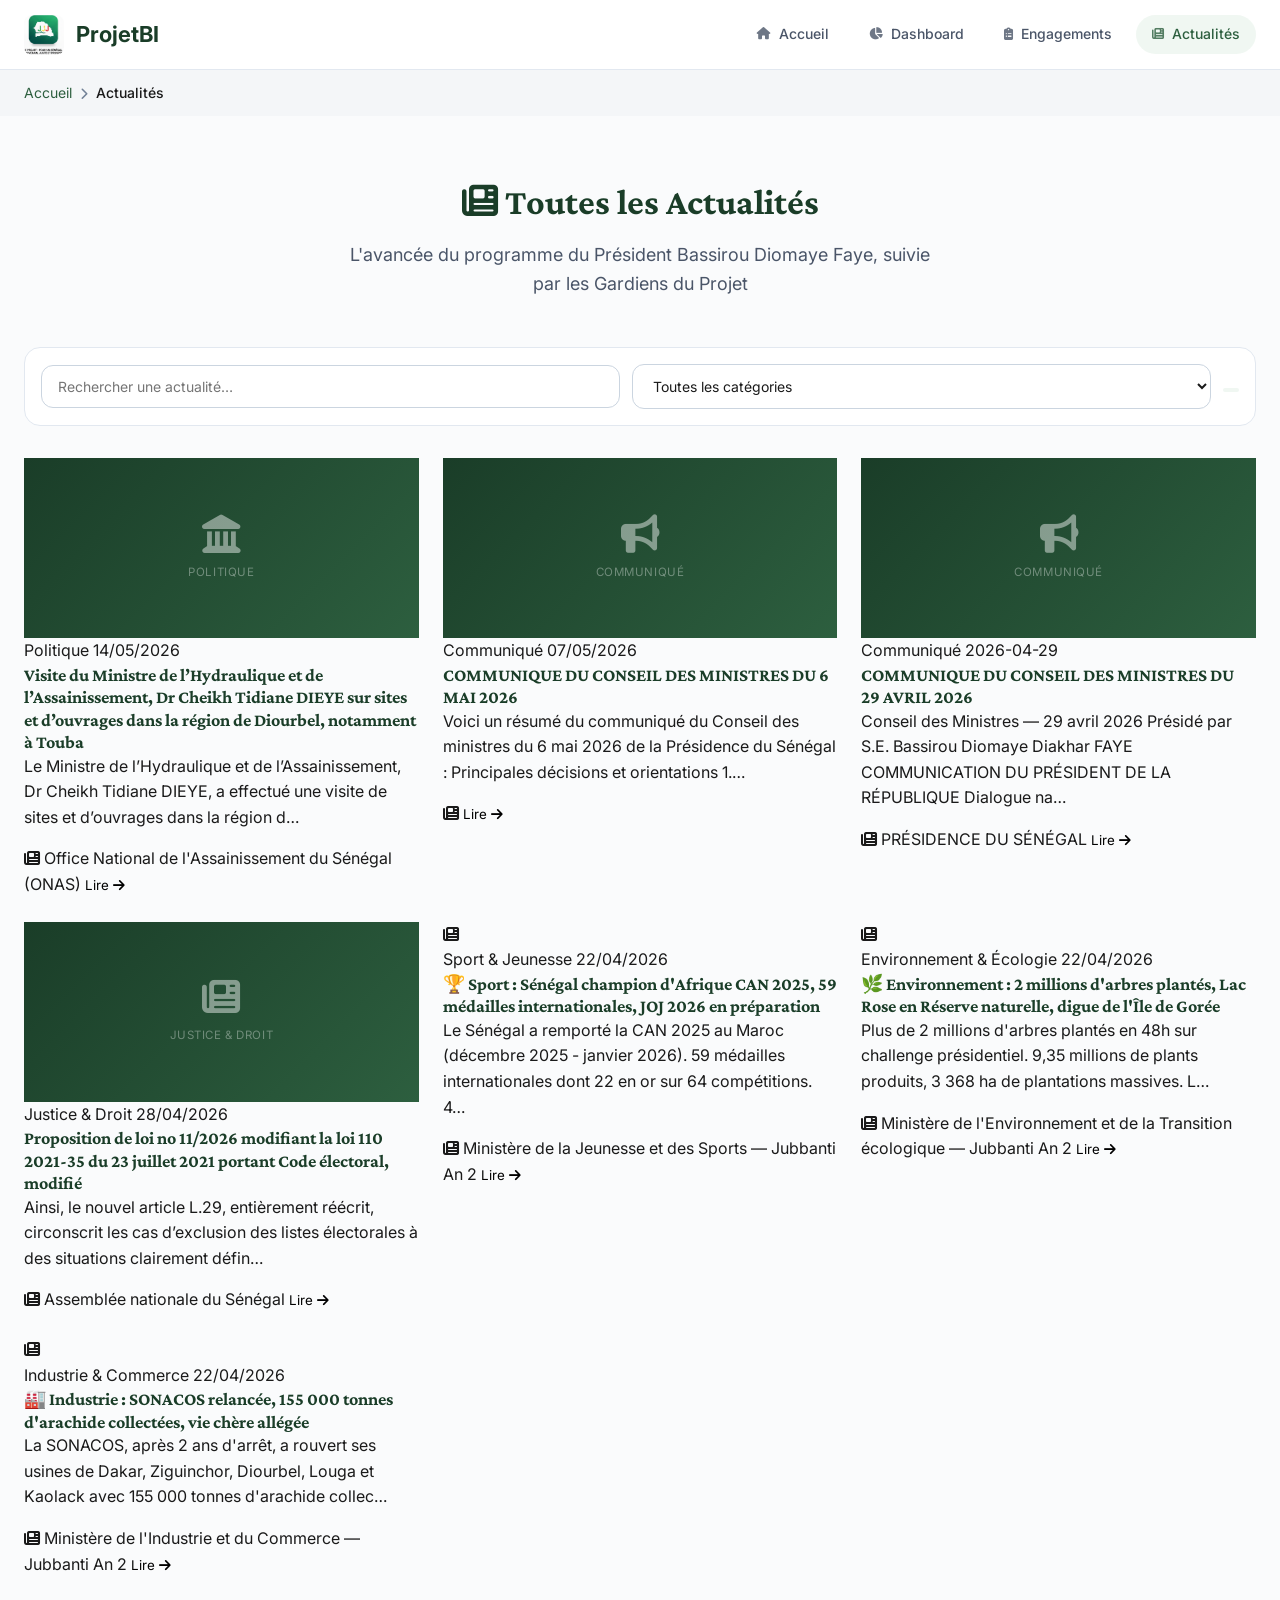
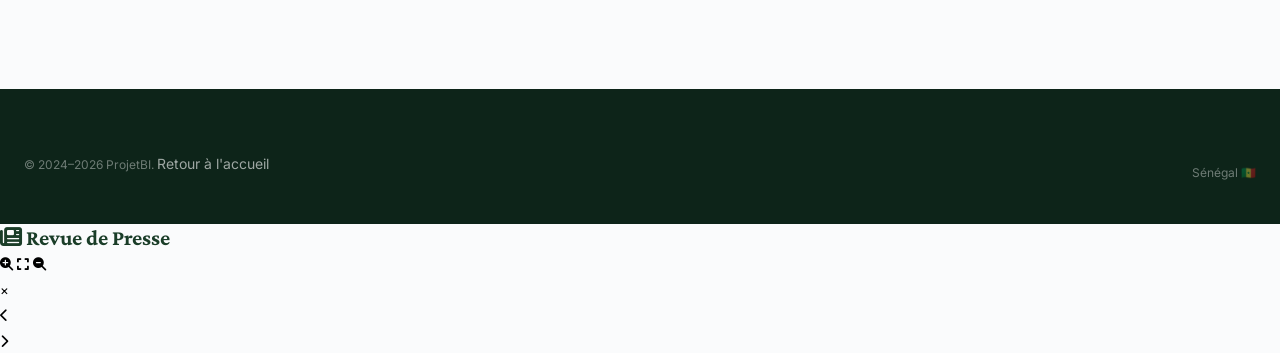
==== commit eb2b571e: "Add files via upload" ====
--- a/actualites.html
+++ b/actualites.html
@@ -1,4 +1,4 @@
-<!DOCTYPE html>
+﻿<!DOCTYPE html>
 <html lang="fr" dir="ltr">
 <head>
   <meta charset="UTF-8">
@@ -30,8 +30,8 @@
   <!-- PWA -->
   <meta name="theme-color" content="#2D5F3F" media="(prefers-color-scheme: light)">
   <meta name="theme-color" content="#1A3D28" media="(prefers-color-scheme: dark)">
-  <link rel="manifest" href="/manifest.json">
-  <link rel="icon" href="/favicon.png" type="image/png" sizes="192x192">
+  <link rel="manifest" href="./manifest.json">
+  <link rel="icon" href="./favicon.png" type="image/png" sizes="192x192">
   <link rel="canonical" href="https://projetbi.org/actualites.html">
 
   <!-- Sécurité -->
@@ -44,7 +44,7 @@
   <link rel="preconnect" href="https://fonts.gstatic.com" crossorigin>
   <link rel="preconnect" href="https://cdnjs.cloudflare.com" crossorigin>
 
-  <!-- Polices -->
+  <!-- Polices – non-bloquant -->
   <link rel="stylesheet"
     href="https://fonts.googleapis.com/css2?family=Crimson+Pro:wght@400;600;700;800&family=Inter:wght@300;400;500;600;700&display=swap"
     media="print" onload="this.media='all'">
@@ -53,18 +53,20 @@
       href="https://fonts.googleapis.com/css2?family=Crimson+Pro:wght@400;600;700;800&family=Inter:wght@300;400;500;600;700&display=swap">
   </noscript>
 
-  <!-- FontAwesome -->
+  <!-- FontAwesome 6 – non-bloquant -->
   <link rel="stylesheet"
     href="https://cdnjs.cloudflare.com/ajax/libs/font-awesome/6.5.0/css/all.min.css"
     media="print" onload="this.media='all'"
     crossorigin="anonymous" referrerpolicy="no-referrer">
   <noscript>
     <link rel="stylesheet"
-      href="https://cdnjs.cloudflare.com/ajax/libs/font-awesome/6.5.0/css/all.min.css">
+      href="https://cdnjs.cloudflare.com/ajax/libs/font-awesome/6.5.0/css/all.min.css"
+      crossorigin="anonymous">
   </noscript>
 
-  <!-- CSS unique -->
-  <link rel="stylesheet" href="/style.css">
+  <!-- CSS applicatif -->
+  <link rel="preload" as="style" href="./style.css">
+  <link rel="stylesheet" href="./style.css">
 
   <!-- JSON-LD Breadcrumb -->
   <script type="application/ld+json">
@@ -97,8 +99,8 @@
   <header>
     <nav class="navbar" role="navigation" aria-label="Navigation principale">
       <div class="navbar-inner">
-        <a href="/" class="navbar-brand" aria-label="ProjetBI – Accueil">
-          <img src="/favicon.png" alt="Logo ProjetBI" width="40" height="40" loading="eager">
+        <a href="./" class="navbar-brand" aria-label="ProjetBI – Accueil">
+          <img src="./favicon.png" alt="Logo ProjetBI" width="40" height="40" loading="eager">
           <span>ProjetBI</span>
         </a>
 
@@ -107,11 +109,11 @@
         </button>
 
         <ul class="nav-menu" id="nav-menu-actualites" role="menubar">
-          <li role="none"><a href="/" class="nav-link" role="menuitem"><i class="fas fa-home" aria-hidden="true"></i> Accueil</a></li>
-          <li role="none"><a href="/#dashboard" class="nav-link" role="menuitem"><i class="fas fa-chart-pie" aria-hidden="true"></i> Dashboard</a></li>
-          <li role="none"><a href="/#engagements" class="nav-link" role="menuitem"><i class="fas fa-clipboard-list" aria-hidden="true"></i> Engagements</a></li>
+          <li role="none"><a href="./" class="nav-link" role="menuitem"><i class="fas fa-home" aria-hidden="true"></i> Accueil</a></li>
+          <li role="none"><a href="./#dashboard" class="nav-link" role="menuitem"><i class="fas fa-chart-pie" aria-hidden="true"></i> Dashboard</a></li>
+          <li role="none"><a href="./#engagements" class="nav-link" role="menuitem"><i class="fas fa-clipboard-list" aria-hidden="true"></i> Engagements</a></li>
           <li role="none">
-            <a href="/actualites.html" class="nav-link active" role="menuitem" aria-current="page">
+            <a href="./actualites.html" class="nav-link active" role="menuitem" aria-current="page">
               <i class="fas fa-newspaper" aria-hidden="true"></i> Actualités
             </a>
           </li>
@@ -124,7 +126,7 @@
   <nav aria-label="Fil d'Ariane" style="background:var(--color-bg-3);padding:.75rem 0;margin-top:70px">
     <div class="container">
       <ol style="display:flex;gap:.5rem;align-items:center;font-size:.875rem;color:var(--color-fg-2);list-style:none">
-        <li><a href="/" style="color:var(--color-brand-500);text-decoration:none">Accueil</a></li>
+        <li><a href="./" style="color:var(--color-brand-500);text-decoration:none">Accueil</a></li>
         <li aria-hidden="true" style="color:var(--color-fg-3)"><i class="fas fa-chevron-right" style="font-size:.75rem"></i></li>
         <li aria-current="page" style="color:var(--color-fg-1);font-weight:500">Actualités</li>
       </ol>
@@ -215,19 +217,29 @@
       <div class="footer-bottom" style="border:none;padding:0">
         <p class="footer-copy">
           &copy; 2024–<span id="currentYear"></span> ProjetBI.
-          <a href="/" class="footer-link">Retour à l'accueil</a>
+          <a href="./" class="footer-link">Retour à l'accueil</a>
         </p>
         <p class="footer-copy">Sénégal 🇸🇳</p>
       </div>
     </div>
   </footer>
 
-  <!-- Scripts -->
+  <!-- Scripts – Stack complet identique à index.html -->
   <script src="https://cdn.jsdelivr.net/npm/@supabase/supabase-js@2/dist/umd/supabase.min.js"
-          defer crossorigin="anonymous"></script>
-  <script src="/app.js" defer></script>
+          defer crossorigin="anonymous" referrerpolicy="no-referrer"></script>
+  <script src="./utils.js" defer></script>
+  <script src="./render.js" defer></script>
+  <script src="./app.js" defer></script>
+  <script src="./app.kpi-filters.js" defer></script>
+  <script src="./app.vote-guard.js" defer></script>
+  <script src="./app.perf.js" defer></script>
+  <script src="./app.harden.js" defer></script>
+  <script src="./app.v2.js" defer></script>
+  <!--
+    Cloudflare Analytics – À activer sur projetbi.org uniquement (CORS bloqué sur GitHub Pages).
   <script defer src="https://static.cloudflareinsights.com/beacon.min.js"
           data-cf-beacon='{"token": "VOTRE_TOKEN_CF_ANALYTICS"}'></script>
+  -->
   <script>
     document.getElementById('currentYear').textContent = new Date().getFullYear();
 
@@ -262,3 +274,4 @@
   </script>
 </body>
 </html>
+
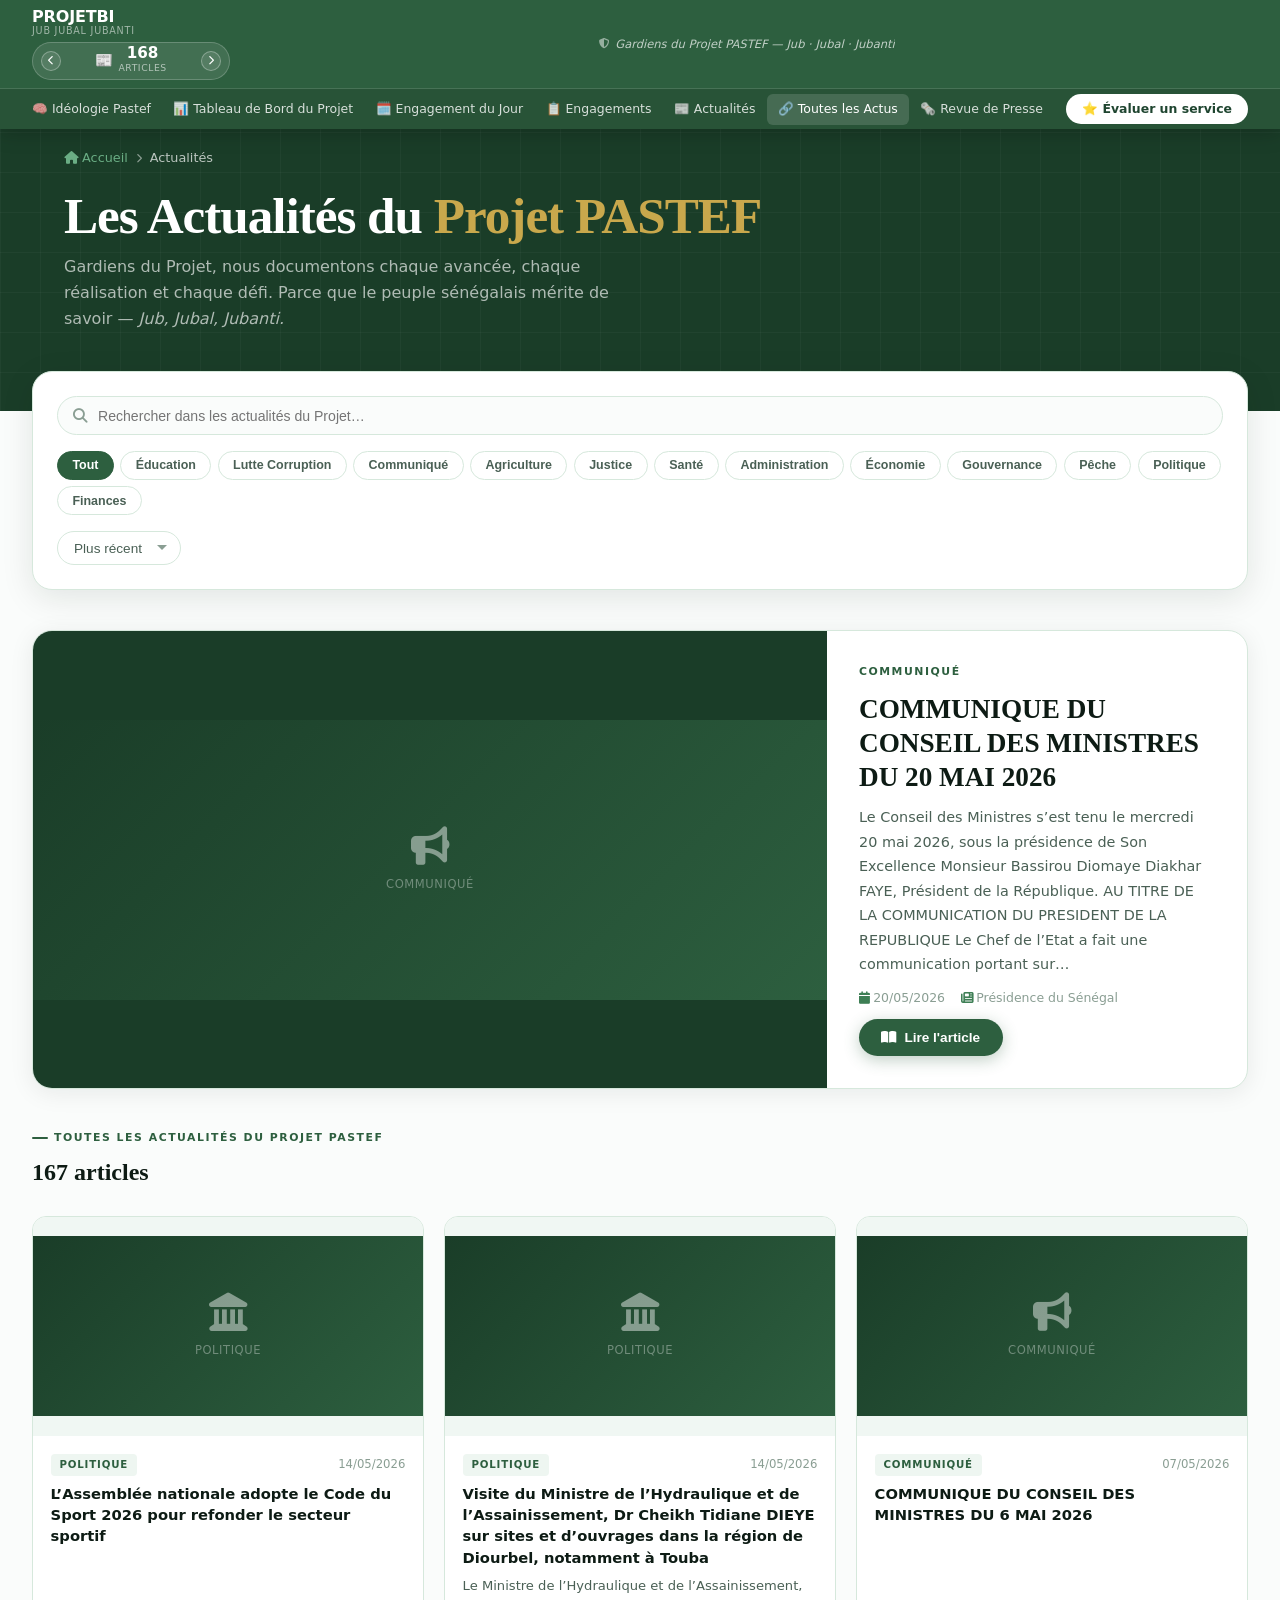
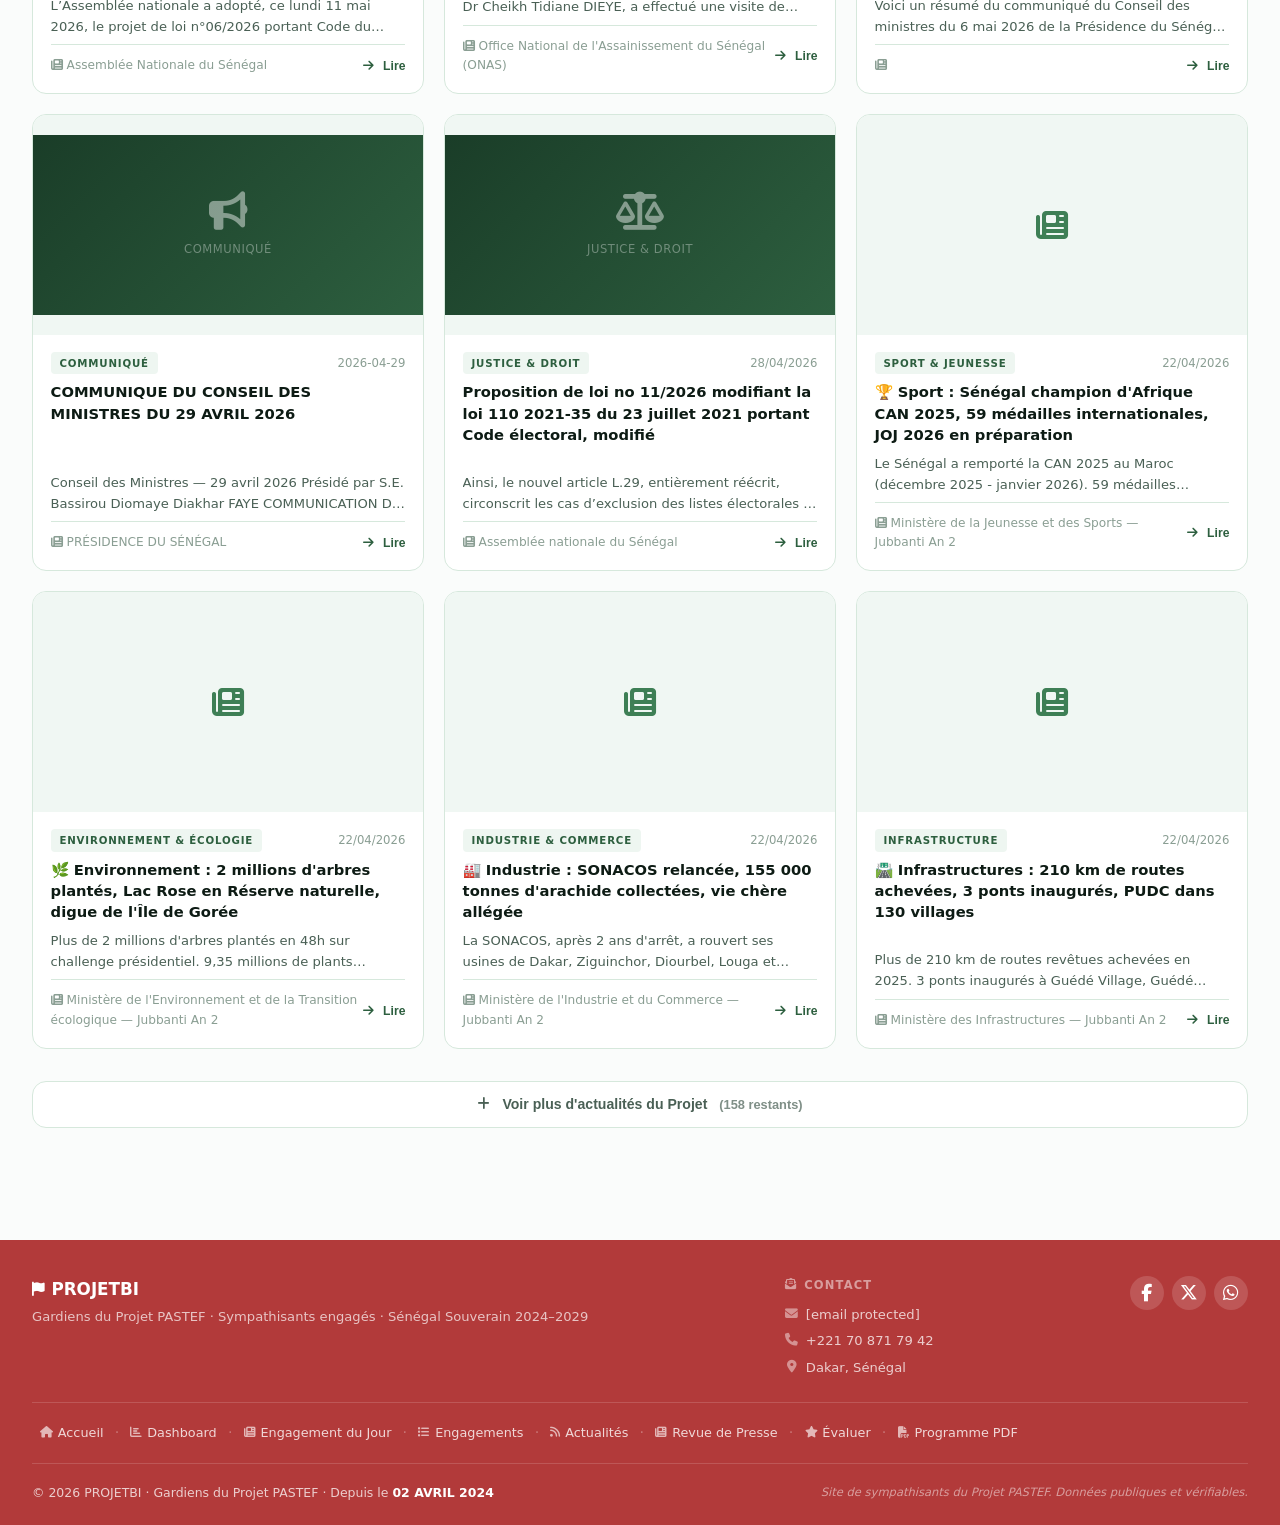
==== commit 66738bca: "Add files via upload" ====
--- a/actualites.html
+++ b/actualites.html
@@ -1,277 +1,890 @@
-﻿<!DOCTYPE html>
-<html lang="fr" dir="ltr">
+<!DOCTYPE html>
+<html lang="fr">
 <head>
-  <meta charset="UTF-8">
-  <meta name="viewport" content="width=device-width, initial-scale=1.0, minimum-scale=1.0">
-
-  <title>Actualités du Projet PASTEF | ProjetBI – Gardiens des Engagements</title>
-  <meta name="description" content="Toutes les actualités du Projet PASTEF suivies par les gardiens des engagements. Articles sur l'avancée du programme présidentiel de Bassirou Diomaye Faye.">
-  <meta name="robots" content="index, follow, max-snippet:-1, max-image-preview:large">
-  <link rel="canonical" href="https://projetbi.org/actualites.html">
-
-  <!-- Open Graph -->
-  <meta property="og:type"        content="website">
-  <meta property="og:site_name"   content="ProjetBI">
-  <meta property="og:locale"      content="fr_FR">
-  <meta property="og:url"         content="https://projetbi.org/actualites.html">
-  <meta property="og:title"       content="Actualités du Projet PASTEF | ProjetBI">
-  <meta property="og:description" content="Toutes les actualités du Projet PASTEF. Suivi de l'avancée du programme du Président Bassirou Diomaye Faye.">
-  <meta property="og:image"       content="https://projetbi.org/og-image.jpg">
-  <meta property="og:image:width" content="1200">
-  <meta property="og:image:height" content="630">
-
-  <!-- Twitter Card -->
-  <meta name="twitter:card"        content="summary_large_image">
-  <meta name="twitter:site"        content="@projetbi_sn">
-  <meta name="twitter:title"       content="Actualités du Projet PASTEF | ProjetBI">
-  <meta name="twitter:description" content="Toutes les actualités du Projet PASTEF. Suivi de l'avancée du programme présidentiel.">
-  <meta name="twitter:image"       content="https://projetbi.org/og-image.jpg">
-
-  <!-- PWA -->
-  <meta name="theme-color" content="#2D5F3F" media="(prefers-color-scheme: light)">
-  <meta name="theme-color" content="#1A3D28" media="(prefers-color-scheme: dark)">
-  <link rel="manifest" href="./manifest.json">
-  <link rel="icon" href="./favicon.png" type="image/png" sizes="192x192">
-  <link rel="canonical" href="https://projetbi.org/actualites.html">
-
-  <!-- Sécurité -->
-  <meta http-equiv="X-Content-Type-Options" content="nosniff">
-  <meta http-equiv="Referrer-Policy" content="strict-origin-when-cross-origin">
-  <meta http-equiv="Permissions-Policy" content="camera=(), microphone=(), geolocation=(), payment=()">
-
-  <!-- Preconnect -->
-  <link rel="preconnect" href="https://fonts.googleapis.com" crossorigin>
-  <link rel="preconnect" href="https://fonts.gstatic.com" crossorigin>
-  <link rel="preconnect" href="https://cdnjs.cloudflare.com" crossorigin>
-
-  <!-- Polices – non-bloquant -->
-  <link rel="stylesheet"
-    href="https://fonts.googleapis.com/css2?family=Crimson+Pro:wght@400;600;700;800&family=Inter:wght@300;400;500;600;700&display=swap"
-    media="print" onload="this.media='all'">
-  <noscript>
-    <link rel="stylesheet"
-      href="https://fonts.googleapis.com/css2?family=Crimson+Pro:wght@400;600;700;800&family=Inter:wght@300;400;500;600;700&display=swap">
-  </noscript>
-
-  <!-- FontAwesome 6 – non-bloquant -->
-  <link rel="stylesheet"
-    href="https://cdnjs.cloudflare.com/ajax/libs/font-awesome/6.5.0/css/all.min.css"
-    media="print" onload="this.media='all'"
-    crossorigin="anonymous" referrerpolicy="no-referrer">
-  <noscript>
-    <link rel="stylesheet"
-      href="https://cdnjs.cloudflare.com/ajax/libs/font-awesome/6.5.0/css/all.min.css"
-      crossorigin="anonymous">
-  </noscript>
-
-  <!-- CSS applicatif -->
-  <link rel="preload" as="style" href="./style.css">
-  <link rel="stylesheet" href="./style.css">
-
-  <!-- JSON-LD Breadcrumb -->
-  <script type="application/ld+json">
-  {
-    "@context": "https://schema.org",
-    "@type": "BreadcrumbList",
-    "itemListElement": [
-      {
-        "@type": "ListItem",
-        "position": 1,
-        "name": "Accueil",
-        "item": "https://projetbi.org/"
-      },
-      {
-        "@type": "ListItem",
-        "position": 2,
-        "name": "Actualités",
-        "item": "https://projetbi.org/actualites.html"
-      }
-    ]
-  }
-  </script>
+    <meta charset="UTF-8">
+    <meta name="viewport" content="width=device-width, initial-scale=1.0, maximum-scale=5.0, user-scalable=yes">
+    <!-- Sécurité : CSP inline (renforce les headers HTTP _headers) -->
+    <meta http-equiv="X-Content-Type-Options" content="nosniff">
+    <meta http-equiv="Referrer-Policy" content="strict-origin-when-cross-origin">
+    <meta http-equiv="Content-Security-Policy" content="
+        default-src 'self';
+        script-src 'self' 'unsafe-inline' cdnjs.cloudflare.com;
+        style-src 'self' 'unsafe-inline' fonts.googleapis.com cdnjs.cloudflare.com;
+        font-src 'self' fonts.gstatic.com cdnjs.cloudflare.com;
+        img-src 'self' data: https: blob:;
+        connect-src 'self' https://jwsdxttjjbfnoufiidkd.supabase.co;
+        object-src 'none';
+        base-uri 'self';
+    ">
+    <meta name="description" content="Actualités du Projet PASTEF suivies par les gardiens des engagements. Chaque article témoigne de l'avancée du programme du Président Bassirou Diomaye Faye et du Premier Ministre Ousmane Sonko vers un Sénégal Souverain, Juste & Prospère.">
+    <meta name="theme-color" content="#2D5F3F">
+    <meta property="og:type" content="website">
+    <meta property="og:url" content="https://projetbi.org/actualites.html">
+    <meta property="og:title" content="Actualités du Projet PASTEF | ProjetBI — Gardiens des Engagements">
+    <!-- FIX: og:image corrigé (og-image.jpg au lieu de sonko.jpg) -->
+    <meta property="og:image" content="https://projetbi.org/og-image.jpg">
+    <title>Actualités du Projet PASTEF | ProjetBI — Gardiens des Engagements</title>
+    <link rel="icon" href="https://projetbi.org/favicon.png" type="image/png">
+    <link href="https://fonts.googleapis.com/css2?family=Crimson+Pro:wght@400;600;700;800&family=Inter:wght@300;400;500;600;700&display=swap" rel="stylesheet">
+    <link rel="stylesheet" href="https://cdnjs.cloudflare.com/ajax/libs/font-awesome/6.5.0/css/all.min.css"
+crossorigin="anonymous">
+    <link rel="stylesheet" href="style.css">
+
+    <style>
+    :root {
+        --green:#2D5F3F; --green-deep:#1A3D28; --green-mid:#3E7F55;
+        --green-light:#6aad84; --green-mist:#eef6f1;
+        --red:#B23A3A; --gold:#C9A84C;
+        --ink:#0D1B14; --smoke:#4a6055; --silver:#8a9e93;
+        --fog:#d6e8dc; --mist:#f0f7f3; --off-white:#fafcfb;
+    }
+    html,body { overflow-x:hidden; }
+    *,*::before,*::after { box-sizing:border-box; }
+    body {
+        font-family:'Inter',system-ui,sans-serif;
+        background:var(--off-white); color:var(--ink);
+        padding-top:92px;
+    }
+    @media(max-width:768px){ body{padding-top:56px;} *{max-width:100%;} }
+
+    .container { max-width:1440px; margin:0 auto; padding:0 2rem; }
+    @media(max-width:768px){ .container{padding:0 1rem!important;} }
+    @media(max-width:480px){ .container{padding:0 .75rem!important;} }
+
+    @keyframes slideIn {
+        from { opacity:0; transform:translateY(-20px); }
+        to   { opacity:1; transform:translateY(0); }
+    }
+
+    #progressIndicator {
+        position:fixed;top:0;left:0;height:3px;width:0%;
+        background:linear-gradient(90deg,#2D5F3F,#C9A84C);
+        z-index:9999;transition:width .1s;
+    }
+
+    /* ── PAGE HERO ── */
+    .page-hero {
+        background:var(--green-deep);
+        padding:3.5rem 2rem 5rem;
+        position:relative;overflow:hidden;
+    }
+    .page-hero::before {
+        content:'';position:absolute;inset:0;
+        background-image:linear-gradient(rgba(255,255,255,.03) 1px,transparent 1px),
+                          linear-gradient(90deg,rgba(255,255,255,.03) 1px,transparent 1px);
+        background-size:40px 40px;
+    }
+    .page-hero-inner { max-width:1440px;margin:0 auto;position:relative;z-index:1;padding:0 2rem; }
+    .page-hero-crumb {
+        display:flex;align-items:center;gap:.5rem;
+        font-size:.8rem;color:rgba(255,255,255,.5);margin-bottom:1.25rem;
+    }
+    .page-hero-crumb a { color:var(--green-light);text-decoration:none; }
+    .page-hero-crumb a:hover { opacity:.8; }
+    .page-hero h1 {
+        font-family:'Crimson Pro',Georgia,serif;
+        font-size:clamp(2rem,5vw,3.2rem);font-weight:800;
+        color:white;letter-spacing:-.02em;line-height:1.1;margin-bottom:.6rem;
+    }
+    .page-hero h1 span { color:var(--gold); }
+    .page-hero p { font-size:1rem;color:rgba(255,255,255,.65);max-width:560px; }
+
+    /* ── FILTER CARD ── */
+    .filter-card {
+        background:white;border:1px solid var(--fog);
+        border-radius:20px;padding:1.5rem;
+        margin:-2.5rem auto 2.5rem;
+        max-width:1400px;position:relative;z-index:10;
+        box-shadow:0 8px 32px rgba(13,27,20,.1);
+        display:flex;gap:1rem;flex-wrap:wrap;align-items:center;
+    }
+    .search-box { flex:1;min-width:220px;position:relative; }
+    .search-box i { position:absolute;left:1rem;top:50%;transform:translateY(-50%);color:var(--silver);font-size:.9rem; }
+    .search-box input {
+        width:100%;padding:.65rem 1rem .65rem 2.5rem;
+        border:1.5px solid var(--fog);border-radius:100px;
+        font-family:'Inter',sans-serif;font-size:.88rem;
+        outline:none;transition:border .2s;background:var(--off-white);color:var(--ink);
+    }
+    .search-box input:focus { border-color:var(--green);background:white; }
+    .cat-pills { display:flex;gap:.4rem;flex-wrap:wrap; }
+    .pill {
+        padding:.4rem .9rem;border-radius:100px;
+        border:1.5px solid var(--fog);background:white;
+        font-size:.78rem;font-weight:600;color:var(--smoke);
+        cursor:pointer;transition:all .2s;white-space:nowrap;
+    }
+    .pill:hover,.pill.active { background:var(--green);color:white;border-color:var(--green); }
+    .sort-sel {
+        padding:.55rem 2.2rem .55rem 1rem;
+        border:1.5px solid var(--fog);border-radius:100px;
+        font-family:'Inter',sans-serif;font-size:.85rem;color:var(--smoke);
+        background:white url("data:image/svg+xml,%3Csvg xmlns='http://www.w3.org/2000/svg' width='12' height='12' viewBox='0 0 12 12'%3E%3Cpath fill='%238a9e93' d='M6 8L1 3h10z'/%3E%3C/svg%3E") no-repeat right .75rem center;
+        outline:none;cursor:pointer;appearance:none;
+    }
+
+    /* ── FEATURED ── */
+    .featured-article {
+        display:grid;grid-template-columns:1fr 420px;
+        border-radius:20px;overflow:hidden;
+        background:white;border:1px solid var(--fog);
+        box-shadow:0 4px 24px rgba(13,27,20,.08);
+        margin-bottom:2.5rem;cursor:pointer;transition:box-shadow .3s;
+    }
+    .featured-article:hover { box-shadow:0 16px 48px rgba(13,27,20,.14); }
+    .featured-img {
+        min-height:360px;background:var(--green-deep);
+        display:flex;align-items:center;justify-content:center;
+        overflow:hidden;position:relative;
+    }
+    .featured-img img {
+        position:absolute;inset:0;width:100%;height:100%;
+        object-fit:cover;opacity:.8;transition:transform .5s ease;
+    }
+    .featured-article:hover .featured-img img { transform:scale(1.04); }
+    .featured-img-overlay {
+        position:absolute;inset:0;
+        background:linear-gradient(135deg,rgba(13,27,20,.5),transparent);
+    }
+    .featured-icon { position:relative;z-index:1;font-size:3.5rem;color:rgba(255,255,255,.3); }
+    .feat-badge {
+        position:absolute;top:1.25rem;left:1.25rem;z-index:2;
+        display:inline-flex;align-items:center;gap:.35rem;
+        background:var(--red);color:white;font-size:.62rem;font-weight:700;
+        letter-spacing:.1em;text-transform:uppercase;
+        padding:.3rem .8rem;border-radius:100px;
+    }
+    .feat-badge::before {
+        content:'';width:5px;height:5px;border-radius:50%;
+        background:rgba(255,255,255,.8);animation:blink 1.5s infinite;
+    }
+    @keyframes blink{0%,100%{opacity:1}50%{opacity:0}}
+    .featured-body { padding:2rem;display:flex;flex-direction:column;gap:.7rem; }
+    .featured-cat { font-size:.68rem;font-weight:700;letter-spacing:.14em;text-transform:uppercase;color:var(--green); }
+    .featured-title {
+        font-family:'Crimson Pro',Georgia,serif;
+        font-size:clamp(1.25rem,2.5vw,1.7rem);font-weight:800;line-height:1.25;color:var(--ink);
+    }
+    .featured-excerpt { font-size:.9rem;color:var(--smoke);line-height:1.7;flex:1; }
+    .featured-meta { display:flex;gap:1rem;font-size:.78rem;color:var(--silver);flex-wrap:wrap;margin-top:auto; }
+    .featured-meta i { color:var(--green-mid);margin-right:.2rem; }
+    .btn-read {
+        display:inline-flex;align-items:center;gap:.5rem;
+        background:var(--green);color:white;
+        padding:.7rem 1.4rem;border-radius:100px;
+        font-weight:700;font-size:.85rem;text-decoration:none;
+        border:none;cursor:pointer;align-self:flex-start;
+        box-shadow:0 4px 16px rgba(45,95,63,.3);transition:all .25s;
+    }
+    .btn-read:hover { background:var(--green-deep);transform:translateY(-1px); }
+
+    /* ── SECTION LABEL ── */
+    .actu-section-label {
+        font-size:.68rem;font-weight:700;letter-spacing:.14em;
+        text-transform:uppercase;color:var(--green);
+        display:flex;align-items:center;gap:6px;margin-bottom:.4rem;
+    }
+    .actu-section-label::before { content:'';width:16px;height:2px;background:var(--green);border-radius:2px; }
+    .actu-section-title {
+        font-family:'Crimson Pro',Georgia,serif;
+        font-size:1.5rem;font-weight:800;color:var(--ink);margin-bottom:1.5rem;
+    }
+
+    /* ── NEWS GRID ── */
+    .news-grid {
+        display:grid;
+        grid-template-columns:repeat(auto-fill,minmax(300px,1fr));
+        gap:1.25rem;
+    }
+    .news-item {
+        background:white;border:1px solid var(--fog);
+        border-radius:14px;overflow:hidden;
+        display:flex;flex-direction:column;
+        transition:all .25s ease;cursor:pointer;
+    }
+    .news-item:hover { box-shadow:0 12px 40px rgba(13,27,20,.1);transform:translateY(-3px); }
+    .news-item-img {
+        aspect-ratio:16/9;background:var(--mist);overflow:hidden;
+        display:flex;align-items:center;justify-content:center;
+        color:var(--green-mid);font-size:2rem;position:relative;
+    }
+    .news-item-img img { width:100%;height:100%;object-fit:cover;transition:transform .4s ease; }
+    .news-item:hover .news-item-img img { transform:scale(1.06); }
+    .news-item-body { padding:1.1rem;display:flex;flex-direction:column;gap:.45rem;flex:1; }
+    .news-item-head { display:flex;align-items:center;justify-content:space-between;gap:.5rem; }
+    .news-item-cat {
+        font-size:.64rem;font-weight:700;letter-spacing:.08em;text-transform:uppercase;
+        color:var(--green);background:var(--green-mist);padding:.18rem .55rem;border-radius:4px;flex-shrink:0;
+    }
+    .news-item-date { font-size:.73rem;color:var(--silver); }
+    .news-item-title { font-weight:700;font-size:.92rem;line-height:1.45;color:var(--ink);flex:1; }
+    .news-item-excerpt {
+        font-size:.82rem;color:var(--smoke);line-height:1.6;
+        display:-webkit-box;-webkit-line-clamp:2;-webkit-box-orient:vertical;overflow:hidden;
+    }
+    .news-item-foot {
+        display:flex;align-items:center;justify-content:space-between;
+        padding-top:.7rem;margin-top:auto;
+        border-top:1px solid var(--fog);font-size:.76rem;color:var(--silver);
+    }
+    .news-item-foot i { margin-right:.25rem; }
+    .news-read {
+        display:inline-flex;align-items:center;gap:.3rem;
+        color:var(--green);font-weight:700;font-size:.76rem;
+        cursor:pointer;background:none;border:none;padding:0;transition:gap .2s;
+    }
+    .news-read:hover { gap:.5rem; }
+
+    /* ── NO RESULTS ── */
+    .no-results { grid-column:1/-1;text-align:center;padding:4rem 2rem;color:var(--silver); }
+    .no-results i { font-size:3rem;margin-bottom:1rem;display:block; }
+    .no-results h3 { font-size:1.15rem;color:var(--smoke);margin-bottom:.5rem; }
+
+    /* ── LOAD MORE ── */
+    .load-more {
+        display:flex;align-items:center;justify-content:center;gap:.75rem;
+        width:100%;padding:.9rem;
+        border:1.5px solid var(--fog);border-radius:14px;
+        background:white;color:var(--smoke);
+        font-weight:600;font-size:.88rem;cursor:pointer;
+        margin-top:2rem;transition:all .2s;
+    }
+    .load-more:hover { border-color:var(--green);color:var(--green);background:var(--mist); }
+    .load-more.hidden { display:none; }
+
+    /* ── SPINNER ── */
+    .spinner {
+        width:32px;height:32px;border-radius:50%;
+        border:3px solid var(--fog);border-top-color:var(--green);
+        animation:spin .7s linear infinite;margin:0 auto 1rem;
+    }
+    @keyframes spin{to{transform:rotate(360deg)}}
+
+    /* ── SCROLL TO TOP ── */
+    #backTop {
+        position:fixed;bottom:2rem;right:2rem;
+        width:44px;height:44px;border-radius:50%;
+        background:var(--green);color:white;border:none;cursor:pointer;
+        display:flex;align-items:center;justify-content:center;
+        box-shadow:0 4px 16px rgba(45,95,63,.4);
+        opacity:0;transform:translateY(10px);transition:all .3s;z-index:500;
+    }
+    #backTop.show { opacity:1;transform:translateY(0); }
+
+    /* ── RESPONSIVE ── */
+    @media(max-width:900px){
+        .featured-article { grid-template-columns:1fr; }
+        .featured-img { min-height:220px; }
+    }
+    @media(max-width:600px){
+        .filter-card { flex-direction:column; }
+        .cat-pills { overflow-x:auto;flex-wrap:nowrap;padding-bottom:.5rem; }
+        .news-grid { grid-template-columns:1fr; }
+        .page-hero { padding:2.5rem 1rem 4rem; }
+        .page-hero-inner { padding:0 1rem; }
+    }
+    </style>
 </head>
-
 <body>
-  <!-- Skip link -->
-  <a href="#main-content" class="skip-link">Aller au contenu principal</a>
-
-  <!-- Navigation -->
-  <header>
-    <nav class="navbar" role="navigation" aria-label="Navigation principale">
-      <div class="navbar-inner">
-        <a href="./" class="navbar-brand" aria-label="ProjetBI – Accueil">
-          <img src="./favicon.png" alt="Logo ProjetBI" width="40" height="40" loading="eager">
-          <span>ProjetBI</span>
-        </a>
-
-        <button class="mobile-menu-btn" aria-label="Ouvrir le menu" aria-expanded="false" aria-controls="nav-menu-actualites">
-          <span></span><span></span><span></span>
+
+<div id="progressIndicator"></div>
+
+<!-- ══ NAVBAR (même structure que index.html) ══ -->
+<nav class="navbar" id="modernNav">
+    <div class="nav-row-1">
+        <div class="nav-row-inner">
+            <div class="nav-logo-kpi">
+                <a href="./" class="nav-logo">
+                    <img src="https://projetbi.org/favicon.png" alt="PROJETBI" class="nav-logo-img" onerror="this.style.display='none'">
+                    <div class="nav-logo-block">
+                        <span class="nav-logo-text">PROJETBI</span>
+                        <span class="nav-logo-sub">Jub Jubal Jubanti</span>
+                    </div>
+                </a>
+                <div class="nav-kpi-under-logo">
+                    <button class="nav-kpi-mini-btn" id="kpiPrevActu"><i class="fas fa-chevron-left"></i></button>
+                    <div id="navKpiDesktop" class="nav-kpi-mini-display">
+                        <div style="display:flex;align-items:center;gap:.35rem;justify-content:center;">
+                            <span style="font-size:.9rem">📰</span>
+                            <div style="display:flex;flex-direction:column;">
+                                <span class="kpi-value" style="font-size:.95rem;font-weight:800;color:white;line-height:1">—</span>
+                                <span style="font-size:.58rem;color:rgba(255,255,255,.6);text-transform:uppercase;letter-spacing:.06em">Articles</span>
+                            </div>
+                        </div>
+                    </div>
+                    <button class="nav-kpi-mini-btn" id="kpiNextActu"><i class="fas fa-chevron-right"></i></button>
+                </div>
+            </div>
+            <div class="nav-row-center">
+                <span class="nav-tagline"><i class="fas fa-shield-alt"></i> Gardiens du Projet PASTEF — Jub · Jubal · Jubanti</span>
+            </div>
+            <button class="hamburger" id="modernHamburger" aria-label="Menu" aria-expanded="false">
+                <span></span><span></span><span></span>
+            </button>
+        </div>
+    </div>
+    <div class="nav-row-2">
+        <div class="nav-row-inner">
+            <ul class="nav-links" id="navLinks">
+                <li><a href="./" class="modern-link">🏠 Accueil</a></li>
+                 <li><a href="ideologie.html" class="modern-link">🧠 Idéologie Pastef</a></li>
+                <li><a href="./#dashboard" class="modern-link">📊 Tableau de Bord du Projet</a></li>
+                <li><a href="./#promesse-du-jour" class="modern-link">🗓️ Engagement du Jour</a></li>
+                <li><a href="./#engagements" class="modern-link">📋 Engagements</a></li>
+                <li><a href="./#actualites" class="modern-link">📰 Actualités</a></li>
+                <li><a href="actualites.html" class="modern-link active">🔗 Toutes les Actus</a></li>
+                <li><a href="./#revue-de-presse" class="modern-link">🗞️ Revue de Presse</a></li>
+            </ul>
+            <a href="./#evaluation" class="nav-cta-btn">⭐ Évaluer un service</a>
+        </div>
+    </div>
+</nav>
+
+<!-- Menu mobile -->
+<div id="modernMenu" style="display:none;position:fixed;top:56px;left:0;right:0;height:calc(100vh - 56px);background:white;z-index:997;overflow-y:auto;padding:1.5rem;border-top:3px solid #2D5F3F;">
+    <div class="menu-kpi-widget">
+        <div class="menu-kpi-inner">
+            <div class="menu-kpi-icon">📰</div>
+            <div class="menu-kpi-carousel" id="menuKpiDisplay">
+                <div class="kpi-item" style="display:flex;flex-direction:column;align-items:center;">
+                    <span class="kpi-value" style="font-size:2rem;font-weight:800;color:white;line-height:1">—</span>
+                    <span class="kpi-label" style="font-size:.72rem;color:rgba(255,255,255,.6);text-transform:uppercase;letter-spacing:.06em;font-weight:600">Articles</span>
+                </div>
+            </div>
+            <div class="menu-kpi-controls">
+                <button class="menu-kpi-btn" id="menuKpiPrev"><i class="fas fa-chevron-left"></i></button>
+                <button class="menu-kpi-btn" id="menuKpiNext"><i class="fas fa-chevron-right"></i></button>
+            </div>
+        </div>
+    </div>
+    <ul style="list-style:none;padding:0;margin:0;display:flex;flex-direction:column;gap:.25rem;">
+        <li><a href="./" class="modern-link" style="display:block;padding:.85rem 1rem;border-radius:10px;color:#0D1B14;font-weight:600;text-decoration:none;border-bottom:1px solid #eee;">🏠 Accueil</a></li>
+     <li><a href="ideologie.html" class="modern-link" style="display:block;padding:.85rem 1rem;border-radius:10px;color:#0D1B14;font-weight:600;text-decoration:none;border-bottom:1px solid #eee;">🧠 Idéologie Pastef</a></li>
+         <li><a href="./#dashboard" class="modern-link" style="display:block;padding:.85rem 1rem;border-radius:10px;color:#0D1B14;font-weight:600;text-decoration:none;border-bottom:1px solid #eee;">📊 Tableau de Bord du Projet</a></li>
+        <li><a href="./#promesse-du-jour" class="modern-link" style="display:block;padding:.85rem 1rem;border-radius:10px;color:#0D1B14;font-weight:600;text-decoration:none;border-bottom:1px solid #eee;">🗓️ Engagement du Jour</a></li>
+        <li><a href="./#engagements" class="modern-link" style="display:block;padding:.85rem 1rem;border-radius:10px;color:#0D1B14;font-weight:600;text-decoration:none;border-bottom:1px solid #eee;">📋 Engagements</a></li>
+        <li><a href="./#actualites" class="modern-link" style="display:block;padding:.85rem 1rem;border-radius:10px;color:#0D1B14;font-weight:600;text-decoration:none;border-bottom:1px solid #eee;">📰 Actualités</a></li>
+        <li><a href="actualites.html" class="modern-link" style="display:block;padding:.85rem 1rem;border-radius:10px;color:#2D5F3F;font-weight:700;text-decoration:none;border-bottom:1px solid #eee;background:#eef6f1;">🔗 Toutes les Actus</a></li>
+        <li><a href="./#revue-de-presse" class="modern-link" style="display:block;padding:.85rem 1rem;border-radius:10px;color:#0D1B14;font-weight:600;text-decoration:none;border-bottom:1px solid #eee;">🗞️ Revue de Presse</a></li>
+        <li><a href="./#evaluation" class="modern-link" style="display:flex;padding:.85rem 1rem;border-radius:100px;background:#2D5F3F;color:white;font-weight:700;text-decoration:none;justify-content:center;margin-top:.75rem;">⭐ Évaluer un service</a></li>
+    </ul>
+</div>
+
+<!-- ══ HERO ══ -->
+<div class="page-hero">
+    <div class="page-hero-inner">
+        <div class="page-hero-crumb">
+            <a href="./"><i class="fas fa-home"></i> Accueil</a>
+            <span><i class="fas fa-chevron-right" style="font-size:.6rem"></i></span>
+            <span style="color:rgba(255,255,255,.7)">Actualités</span>
+        </div>
+        <h1>Les Actualités du <span>Projet PASTEF</span></h1>
+        <p>Gardiens du Projet, nous documentons chaque avancée, chaque réalisation et chaque défi. Parce que le peuple sénégalais mérite de savoir — <em>Jub, Jubal, Jubanti.</em></p>
+    </div>
+</div>
+
+<!-- ══ FILTER CARD ══ -->
+<div class="container">
+    <div class="filter-card">
+        <div class="search-box">
+            <i class="fas fa-search"></i>
+            <input type="text" id="newsSearch" placeholder="Rechercher dans les actualités du Projet…">
+        </div>
+        <div class="cat-pills" id="catPills">
+            <button class="pill active" data-cat="all">Tout</button>
+            <!-- Pills générées dynamiquement après chargement des données -->
+        </div>
+        <select class="sort-sel" id="newsSort">
+            <option value="date_desc">Plus récent</option>
+            <option value="date_asc">Plus ancien</option>
+            <option value="alpha">A → Z</option>
+        </select>
+    </div>
+</div>
+
+<!-- ══ CONTENU ══ -->
+<div class="container" style="padding-bottom:4rem">
+    <div id="featuredContainer">
+        <div class="spinner" style="margin:3rem auto;"></div>
+    </div>
+    <div>
+        <div class="actu-section-label">Toutes les actualités du Projet PASTEF</div>
+        <div class="actu-section-title" id="newsCount">Chargement…</div>
+        <div class="news-grid" id="allNewsGrid">
+            <div class="no-results"><div class="spinner"></div></div>
+        </div>
+        <button class="load-more hidden" id="loadMoreBtn">
+            <i class="fas fa-plus"></i> Voir plus d'actualités du Projet
+            <span id="loadMoreCount" style="font-size:.8rem;opacity:.7"></span>
         </button>
-
-        <ul class="nav-menu" id="nav-menu-actualites" role="menubar">
-          <li role="none"><a href="./" class="nav-link" role="menuitem"><i class="fas fa-home" aria-hidden="true"></i> Accueil</a></li>
-          <li role="none"><a href="./#dashboard" class="nav-link" role="menuitem"><i class="fas fa-chart-pie" aria-hidden="true"></i> Dashboard</a></li>
-          <li role="none"><a href="./#engagements" class="nav-link" role="menuitem"><i class="fas fa-clipboard-list" aria-hidden="true"></i> Engagements</a></li>
-          <li role="none">
-            <a href="./actualites.html" class="nav-link active" role="menuitem" aria-current="page">
-              <i class="fas fa-newspaper" aria-hidden="true"></i> Actualités
+    </div>
+</div>
+
+<!-- ══ FOOTER (identique à index.html) ══ -->
+<footer class="footer">
+    <div class="container">
+        <div class="footer-top">
+            <div class="footer-brand-row">
+                <div class="footer-brand-info">
+                    <h3 class="footer-brand-name"><i class="fas fa-flag"></i> PROJETBI</h3>
+                    <p class="footer-brand-desc">Gardiens du Projet PASTEF · Sympathisants engagés · Sénégal Souverain 2024–2029</p>
+                </div>
+                <div class="footer-contact">
+                    <h4 class="footer-contact-title"><i class="fas fa-envelope-open-text"></i> Contact</h4>
+                    <ul class="footer-contact-list">
+                        <li><a href="/cdn-cgi/l/email-protection#7f0f1e0c0b1a190f0d10151a0b1d163f18121e1613511c1012" class="footer-contact-link"><i class="fas fa-envelope"></i> <span class="__cf_email__" data-cfemail="3343524047565543415c595647515a73545e525a5f1d505c5e">[email&#160;protected]</span></a></li>
+                        <li><a href="tel:+221708717942" class="footer-contact-link"><i class="fas fa-phone"></i> +221 70 871 79 42</a></li>
+                        <li class="footer-contact-link footer-contact-static"><i class="fas fa-map-marker-alt"></i> Dakar, Sénégal</li>
+                    </ul>
+                </div>
+                <div class="footer-social">
+                    <a href="#" class="social-btn" title="Facebook"><i class="fab fa-facebook-f"></i></a>
+                    <a href="#" class="social-btn" title="Twitter/X"><i class="fab fa-x-twitter"></i></a>
+                    <a href="#" class="social-btn" title="WhatsApp"><i class="fab fa-whatsapp"></i></a>
+                </div>
+            </div>
+        </div>
+        <div class="footer-divider"></div>
+        <nav class="footer-nav">
+            <a href="./" class="footer-nav-link"><i class="fas fa-home"></i> Accueil</a>
+            <span class="footer-sep">·</span>
+            <a href="./#dashboard" class="footer-nav-link"><i class="fas fa-chart-bar"></i> Dashboard</a>
+            <span class="footer-sep">·</span>
+            <a href="./#promesse-du-jour" class="footer-nav-link"><i class="fas fa-newspaper"></i> Engagement du Jour</a>
+            <span class="footer-sep">·</span>
+            <a href="./#engagements" class="footer-nav-link"><i class="fas fa-list"></i> Engagements</a>
+            <span class="footer-sep">·</span>
+            <a href="./#actualites" class="footer-nav-link"><i class="fas fa-rss"></i> Actualités</a>
+            <span class="footer-sep">·</span>
+            <a href="./#revue-de-presse" class="footer-nav-link"><i class="fas fa-newspaper"></i> Revue de Presse</a>
+            <span class="footer-sep">·</span>
+            <a href="./#evaluation" class="footer-nav-link"><i class="fas fa-star"></i> Évaluer</a>
+            <span class="footer-sep">·</span>
+            <a href="Livre-Programme-Bassirou-Diomaye-Faye.pdf" class="footer-nav-link" download><i class="fas fa-file-pdf"></i> Programme PDF</a>
+        </nav>
+        <div class="footer-divider"></div>
+        <div class="footer-bottom-compact">
+            <span class="footer-copy">© 2026 PROJETBI · Gardiens du Projet PASTEF · Depuis le <strong>02 AVRIL 2024</strong></span>
+            <span class="footer-disclaimer">Site de sympathisants du Projet PASTEF. Données publiques et vérifiables.</span>
+        </div>
+    </div>
+</footer>
+
+<button id="backTop" onclick="window.scrollTo({top:0,behavior:'smooth'})" title="Retour en haut">
+    <i class="fas fa-arrow-up"></i>
+</button>
+
+<script data-cfasync="false" src="/cdn-cgi/scripts/5c5dd728/cloudflare-static/email-decode.min.js"></script><script>
+// ── Sécurité : échappement XSS global ──
+function escH(str) {
+    if (!str) return '';
+    const d = document.createElement('div');
+    d.appendChild(document.createTextNode(String(str)));
+    return d.innerHTML;
+}
+function safeUrl(url) {
+    if (!url || typeof url !== 'string') return '#';
+    const t = url.trim().toLowerCase();
+    if (t.startsWith('javascript:') || t.startsWith('data:') || t.startsWith('vbscript:')) return '#';
+    return url.trim();
+}
+
+// ── Progress bar + scroll ──
+window.addEventListener('scroll', () => {
+    const pct = (window.scrollY / (document.body.scrollHeight - window.innerHeight)) * 100;
+    const prog = document.getElementById('progressIndicator');
+    if (prog) prog.style.width = pct + '%';
+    const nav = document.getElementById('navbar');
+    if (nav) nav.classList.toggle('scrolled', window.scrollY > 50);
+    document.getElementById('backTop').classList.toggle('show', window.scrollY > 400);
+});
+
+// ── Hamburger mobile ──
+const burger   = document.getElementById('modernHamburger');
+const mobMenu  = document.getElementById('modernMenu');
+const navLinks = document.getElementById('navLinks');
+
+function closeNav() {
+    if (burger)  { burger.classList.remove('active'); burger.setAttribute('aria-expanded','false'); }
+    if (mobMenu) { mobMenu.style.display='none'; mobMenu.classList.remove('active'); }
+    if (navLinks) navLinks.classList.remove('open');
+}
+if (burger) {
+    burger.addEventListener('click', e => {
+        e.stopPropagation();
+        const isOpen = burger.classList.toggle('active');
+        burger.setAttribute('aria-expanded', isOpen);
+        if (mobMenu)  { mobMenu.style.display = isOpen ? 'block' : 'none'; mobMenu.classList.toggle('active', isOpen); }
+        if (navLinks) navLinks.classList.toggle('open', isOpen);
+    });
+    document.addEventListener('click', e => {
+        if (!burger.contains(e.target) && (!mobMenu || !mobMenu.contains(e.target))) closeNav();
+    });
+}
+document.querySelectorAll('.modern-link').forEach(a => a.addEventListener('click', closeNav));
+
+// ── News data ──
+let allNews = [];
+let currentCategory = 'all';
+let currentVisible  = 9;
+const PAGE_SIZE = 9;
+
+// Carousel interne pour la page actualités (catégories)
+let kpiItems = [];
+let kpiIndex = 0;
+
+const categoryMap = {
+    general:'Général', education:'Éducation', sante:'Santé', economie:'Économie',
+    infrastructures:'Infrastructures', gouvernance:'Gouvernance', transparence:'Transparence',
+    agriculture:'Agriculture', energie:'Énergie', environnement:'Environnement',
+    emploi:'Emploi', jeunesse:'Jeunesse & Sports', culture:'Culture',
+    securite:'Sécurité', justice:'Justice', numerique:'Numérique',
+    transport:'Transport', logement:'Logement', social:'Affaires Sociales',
+    international:'Relations Internationales', autres:'Autres'
+};
+const iconMap = {
+    news:'fa-newspaper', school:'fa-school', graduation:'fa-graduation-cap',
+    hospital:'fa-hospital', heartbeat:'fa-heartbeat', money:'fa-money-bill-wave',
+    coins:'fa-coins', chart:'fa-chart-line', road:'fa-road', building:'fa-building',
+    home:'fa-home', flag:'fa-flag', balance:'fa-balance-scale', gavel:'fa-gavel',
+    users:'fa-users', handshake:'fa-handshake', seedling:'fa-seedling',
+    tractor:'fa-tractor', bolt:'fa-bolt', leaf:'fa-leaf', recycle:'fa-recycle',
+    briefcase:'fa-briefcase', laptop:'fa-laptop', wifi:'fa-wifi', globe:'fa-globe',
+    rocket:'fa-rocket', lightbulb:'fa-lightbulb', check:'fa-check-circle',
+    tools:'fa-tools', eye:'fa-eye', star:'fa-star'
+};
+function getIcon(img) { return iconMap[img] || 'fa-newspaper'; }
+function getCat(cat)  { return categoryMap[cat] || cat || 'Général'; }
+
+// Map catégorie → icône FontAwesome de fallback
+const catIconMap = {
+    // Catégories principales (clés françaises)
+    'Général':'fa-newspaper', 'general':'fa-newspaper', 'autres':'fa-newspaper', 'Autres':'fa-newspaper',
+    'Politique':'fa-landmark', 'Institutions':'fa-landmark', 'Gouvernance':'fa-landmark', 'gouvernance':'fa-landmark',
+    'Éducation':'fa-graduation-cap', 'education':'fa-graduation-cap', 'Enseignement Supérieur':'fa-university', 'Formation Pro':'fa-tools',
+    'Santé':'fa-heartbeat', 'sante':'fa-heartbeat',
+    'Économie':'fa-chart-line', 'economie':'fa-chart-line', 'Commerce':'fa-shopping-cart', 'Finances':'fa-coins', 'Monnaie':'fa-money-bill-wave',
+    'Infrastructures':'fa-road', 'infrastructures':'fa-road', 'Habitat':'fa-home', 'Urbanisme':'fa-city',
+    'Transparence':'fa-eye', 'Lutte Corruption':'fa-search-dollar', 'Administration':'fa-file-alt',
+    'Agriculture':'fa-seedling', 'Agro-industrie':'fa-industry', 'Élevage':'fa-horse', 'Pêche':'fa-fish',
+    'Énergie':'fa-bolt', 'energie':'fa-bolt', 'Hydrocarbures':'fa-oil-can',
+    'Environnement':'fa-leaf', 'environnement':'fa-leaf', 'Hydraulique':'fa-water',
+    'Emploi':'fa-briefcase', 'emploi':'fa-briefcase', 'Secteur Informel':'fa-store', 'Industrie':'fa-industry',
+    'Sport':'fa-running', 'Jeunesse & Sports':'fa-running',
+    'Culture':'fa-theater-masks',
+    'Sécurité':'fa-shield-alt', 'securite':'fa-shield-alt', 'Défense':'fa-shield-alt',
+    'Justice':'fa-balance-scale', 'justice':'fa-balance-scale', 'Justice & Droit':'fa-balance-scale',
+    'Numérique':'fa-laptop', 'numerique':'fa-laptop',
+    'Transport':'fa-bus', 'transport':'fa-bus',
+    'Logement':'fa-home', 'logement':'fa-home',
+    'Affaires Sociales':'fa-hand-holding-heart', 'social':'fa-hand-holding-heart',
+    'Relations Internationales':'fa-globe', 'international':'fa-globe', 'Intégration Régionale':'fa-globe-africa',
+    'Développement Local':'fa-map-marker-alt', 'Communiqué':'fa-bullhorn'
+};
+
+/**
+ * Appelée par onerror sur une <img> cassée.
+ * Remplace l'image par un bloc icône stylé selon la catégorie de l'article.
+ * @param {HTMLImageElement} el  - l'élément img qui a planté
+ * @param {string} catLabel     - le label de catégorie (ex: "Santé")
+ * @param {boolean} isFeatured  - true si c'est l'article à la une (hauteur plus grande)
+ */
+function fallbackImg(el, catLabel, isFeatured) {
+    el.onerror = null; // éviter les boucles
+    const icon    = catIconMap[catLabel] || 'fa-newspaper';
+    const height  = isFeatured ? '280px' : '180px';
+    const parent  = el.parentElement;
+    parent.innerHTML = `
+        <div style="display:flex;flex-direction:column;align-items:center;justify-content:center;
+                    height:${height};width:100%;
+                    background:linear-gradient(135deg,#1A3D28,#2D5F3F);
+                    border-radius:inherit;gap:.6rem">
+            <i class="fas ${icon}" style="font-size:2.4rem;color:rgba(255,255,255,.45)"></i>
+            <span style="font-size:.72rem;color:rgba(255,255,255,.35);letter-spacing:.05em;text-transform:uppercase">${catLabel}</span>
+        </div>`;
+}
+
+// Map promise_id → domaine, chargée en parallèle avec news.json
+const _promiseDomaines = new Map();
+
+function getDomaine(news) {
+    if (news.promise_id && _promiseDomaines.has(news.promise_id)) {
+        return _promiseDomaines.get(news.promise_id);
+    }
+    return getCat(news.category);
+}
+
+// Construit les pills de filtre dynamiquement selon les domaines réels des articles
+function buildFilterPills() {
+    const pills = document.getElementById('catPills');
+    // Compter les articles par domaine
+    const counts = new Map();
+    allNews.forEach(n => {
+        const d = getDomaine(n);
+        counts.set(d, (counts.get(d) || 0) + 1);
+    });
+    // Trier par nombre décroissant, garder les 12 premiers
+    const top = [...counts.entries()]
+        .sort((a, b) => b[1] - a[1])
+        .slice(0, 12);
+
+    // Reconstruire les pills (garder "Tout" en premier)
+    pills.innerHTML = '<button class="pill active" data-cat="all">Tout</button>' +
+        top.map(([domaine]) =>
+            `<button class="pill" data-cat="${domaine}">${domaine}</button>`
+        ).join('');
+}
+
+// Construit les items KPI (stats par domaine) et lance le carousel
+function buildKpiItems(news) {
+    const total = news.length;
+    const counts = new Map();
+    news.forEach(n => {
+        const d = getDomaine(n);
+        counts.set(d, (counts.get(d) || 0) + 1);
+    });
+    kpiItems = [
+        { icon:'📰', value: total, label: 'Articles' },
+        ...[...counts.entries()]
+            .sort((a,b) => b[1]-a[1]).slice(0,6)
+            .map(([domaine, count]) => ({ icon:'📁', value: count, label: domaine }))
+    ];
+    renderKpi();
+    setInterval(() => { kpiIndex = (kpiIndex+1) % kpiItems.length; renderKpi(); }, 3000);
+}
+
+function renderKpi() {
+    const item = kpiItems[kpiIndex] || { icon:'📰', value:'—', label:'Articles' };
+    const html = `
+        <div style="display:flex;align-items:center;gap:.35rem;justify-content:center;">
+            <span style="font-size:.9rem">${item.icon}</span>
+            <div style="display:flex;flex-direction:column;">
+                <span style="font-size:.95rem;font-weight:800;color:white;line-height:1">${item.value}</span>
+                <span style="font-size:.58rem;color:rgba(255,255,255,.6);text-transform:uppercase;letter-spacing:.06em">${item.label}</span>
+            </div>
+        </div>`;
+    const htmlMobile = `
+        <div class="kpi-item" style="display:flex;flex-direction:column;align-items:center;">
+            <span style="font-size:1.5rem">${item.icon}</span>
+            <span style="font-size:2rem;font-weight:800;color:white;line-height:1">${item.value}</span>
+            <span style="font-size:.72rem;color:rgba(255,255,255,.6);text-transform:uppercase;letter-spacing:.06em;font-weight:600">${item.label}</span>
+        </div>`;
+    const d = document.getElementById('navKpiDesktop');
+    const m = document.getElementById('menuKpiDisplay');
+    if (d) d.innerHTML = html;
+    if (m) m.innerHTML = htmlMobile;
+}
+
+// Boutons carousel
+document.getElementById('kpiPrevActu').addEventListener('click', () => {
+    kpiIndex = (kpiIndex - 1 + kpiItems.length) % kpiItems.length; renderKpi();
+});
+document.getElementById('kpiNextActu').addEventListener('click', () => {
+    kpiIndex = (kpiIndex + 1) % kpiItems.length; renderKpi();
+});
+document.getElementById('menuKpiPrev').addEventListener('click', () => {
+    kpiIndex = (kpiIndex - 1 + kpiItems.length) % kpiItems.length; renderKpi();
+});
+document.getElementById('menuKpiNext').addEventListener('click', () => {
+    kpiIndex = (kpiIndex + 1) % kpiItems.length; renderKpi();
+});
+
+async function loadNews() {
+    try {
+        const [newsRes, promisesRes] = await Promise.all([
+            fetch('news.json'),
+            fetch('promises.json').catch(() => null)
+        ]);
+        const data = await newsRes.json();
+        allNews = data.news || [];
+
+        // Construire le map promise_id → domaine
+        if (promisesRes && promisesRes.ok) {
+            const pData = await promisesRes.json();
+            (pData.promises || []).forEach(p => {
+                if (p.id && p.domaine) _promiseDomaines.set(p.id, p.domaine);
+            });
+        }
+
+        buildKpiItems(allNews);
+        buildFilterPills();
+        renderFeatured();
+        renderGrid();
+    } catch(e) {
+        document.getElementById('featuredContainer').innerHTML = '';
+        document.getElementById('allNewsGrid').innerHTML =
+            '<div class="no-results"><i class="fas fa-exclamation-circle"></i><h3>Impossible de charger les actualités</h3></div>';
+    }
+}
+
+function filtered() {
+    const term = document.getElementById('newsSearch').value.toLowerCase();
+    const sort = document.getElementById('newsSort').value;
+    let list = currentCategory === 'all' ? allNews.slice(1) : allNews.filter(n => getDomaine(n) === currentCategory);
+    if (term) list = list.filter(n =>
+        n.title.toLowerCase().includes(term) ||
+        (n.excerpt||'').toLowerCase().includes(term) ||
+        (n.source||'').toLowerCase().includes(term)
+    );
+    if (sort === 'alpha')     list.sort((a,b) => a.title.localeCompare(b.title));
+    else if (sort === 'date_asc') list.sort((a,b) => a.date.localeCompare(b.date));
+    return list;
+}
+
+// Store des articles indexés par position pour éviter JSON-in-onclick
+const _articleStore = new Map();
+
+function _ensureModal() {
+    let modal = document.getElementById('actuModal');
+    if (!modal) {
+        modal = document.createElement('div');
+        modal.id = 'actuModal';
+        modal.style.cssText = 'display:none;position:fixed;inset:0;background:rgba(0,0,0,.75);z-index:99999;align-items:center;justify-content:center;padding:1rem;overflow-y:auto;';
+        modal.innerHTML = `
+            <div id="actuModalContent" style="background:white;border-radius:16px;max-width:760px;width:100%;max-height:90vh;overflow-y:auto;position:relative;padding:2rem;animation:slideIn .3s ease;">
+                <button id="actuModalCloseBtn" style="position:absolute;top:1rem;right:1rem;width:40px;height:40px;border-radius:50%;background:#2D5F3F;color:white;border:none;cursor:pointer;display:flex;align-items:center;justify-content:center;font-size:1.1rem;z-index:2;box-shadow:0 2px 8px rgba(0,0,0,.3);transition:all .2s;" title="Fermer">
+                    <i class="fas fa-times"></i>
+                </button>
+                <div id="actuModalBody"></div>
+            </div>`;
+        modal.addEventListener('click', e => { if (e.target === modal) closeActuModal(); });
+        document.body.appendChild(modal);
+        document.getElementById('actuModalCloseBtn').addEventListener('click', closeActuModal);
+    }
+    return modal;
+}
+
+function openArticleById(key) {
+    const news = _articleStore.get(key);
+    if (!news) return;
+    const modal = _ensureModal();
+    const body = document.getElementById('actuModalBody');
+    const fullText = news.content || news.excerpt || '';
+    const link = (news.link && !news.link.startsWith('<iframe') && news.link !== '#') ? news.link : null;
+
+    // Escape helper local
+    const esc = s => {
+        const d = document.createElement('div');
+        d.appendChild(document.createTextNode(String(s || '')));
+        return d.innerHTML;
+    };
+
+    body.innerHTML = `
+        <div style="display:flex;gap:.5rem;align-items:center;flex-wrap:wrap;margin-bottom:1rem;">
+            <span style="background:#eef6f1;color:#2D5F3F;border:1px solid #c5dbc0;padding:.2rem .75rem;border-radius:20px;font-size:.78rem;font-weight:700">${esc(getDomaine(news))}</span>
+            <span style="color:#999;font-size:.78rem;margin-left:auto">${esc(news.date)}</span>
+        </div>
+        <h2 style="font-size:1.4rem;font-weight:800;color:#1A3D28;margin-bottom:1rem;line-height:1.35;padding-right:2.5rem">${esc(news.title)}</h2>
+        ${news.image_url ? `<div style="width:100%;border-radius:10px;overflow:hidden;margin-bottom:1rem"><img src="${esc(news.image_url)}" alt="${esc(news.title)}" style="width:100%;max-height:260px;object-fit:cover;display:block" onerror="fallbackImg(this,'${esc(getDomaine(news))}',true)"></div>` : ''}
+        <div style="display:flex;gap:1rem;font-size:.8rem;color:#8a9e93;margin-bottom:1.2rem;flex-wrap:wrap">
+            <span><i class="fas fa-newspaper" style="color:#2D5F3F;margin-right:.3rem"></i>${esc(news.source)}</span>
+            ${news.read_time ? `<span><i class="fas fa-clock" style="color:#2D5F3F;margin-right:.3rem"></i>${esc(news.read_time)}</span>` : ''}
+        </div>
+        <div style="line-height:1.8;color:#333;font-size:.95rem">${fullText.split('\n').filter(l=>l.trim()).map(l=>`<p style="margin-bottom:.85rem">${esc(l)}</p>`).join('')}</div>
+        ${link ? `<div style="margin-top:1.25rem;padding-top:1rem;border-top:1px solid #e5ede6">
+            <a href="${safeUrl(esc(link))}" target="_blank" rel="noopener noreferrer" style="color:#2D5F3F;font-weight:700;font-size:.88rem;display:inline-flex;align-items:center;gap:.4rem">
+                <i class="fas fa-external-link-alt"></i> Lire l'article original
             </a>
-          </li>
-        </ul>
-      </div>
-    </nav>
-  </header>
-
-  <!-- Fil d'Ariane -->
-  <nav aria-label="Fil d'Ariane" style="background:var(--color-bg-3);padding:.75rem 0;margin-top:70px">
-    <div class="container">
-      <ol style="display:flex;gap:.5rem;align-items:center;font-size:.875rem;color:var(--color-fg-2);list-style:none">
-        <li><a href="./" style="color:var(--color-brand-500);text-decoration:none">Accueil</a></li>
-        <li aria-hidden="true" style="color:var(--color-fg-3)"><i class="fas fa-chevron-right" style="font-size:.75rem"></i></li>
-        <li aria-current="page" style="color:var(--color-fg-1);font-weight:500">Actualités</li>
-      </ol>
-    </div>
-  </nav>
-
-  <main id="main-content" tabindex="-1">
-    <section class="news-section section" aria-labelledby="news-page-title">
-      <div class="container">
-
-        <header class="section-header">
-          <h1 class="section-title" id="news-page-title">
-            <i class="fas fa-newspaper" aria-hidden="true"></i>
-            Toutes les Actualités
-          </h1>
-          <p class="section-subtitle">
-            L'avancée du programme du Président Bassirou Diomaye Faye,
-            suivie par les Gardiens du Projet
-          </p>
-        </header>
-
-        <!-- Filtres actualités -->
-        <div class="filters-bar" role="search" aria-label="Filtrer les actualités" style="margin-bottom:2rem">
-          <label for="news-search" class="sr-only">Rechercher une actualité</label>
-          <input type="search" id="news-search" class="filter-input"
-                 placeholder="Rechercher une actualité…" autocomplete="off"
-                 aria-label="Rechercher parmi les actualités">
-
-          <label for="news-categorie" class="sr-only">Filtrer par catégorie</label>
-          <select id="news-categorie" class="filter-select" aria-label="Filtrer par catégorie">
-            <option value="">Toutes les catégories</option>
-            <option value="Politique">Politique</option>
-            <option value="Éducation">Éducation</option>
-            <option value="Santé">Santé</option>
-            <option value="Économie">Économie</option>
-            <option value="Infrastructures">Infrastructures</option>
-            <option value="Agriculture">Agriculture</option>
-            <option value="Énergie">Énergie</option>
-            <option value="Social">Social</option>
-            <option value="Diplomatie">Diplomatie</option>
-          </select>
-
-          <div aria-live="polite" aria-atomic="true">
-            <span id="newsResultsCount" class="badge badge-brand"></span>
-          </div>
-        </div>
-
-        <!-- Grille des actualités -->
-        <div id="newsGrid" class="news-grid" role="feed" aria-label="Flux des actualités">
-          <div style="display:flex;flex-direction:column;align-items:center;
-                      gap:1rem;grid-column:1/-1;padding:4rem" aria-live="polite">
-            <div class="spinner" role="status" aria-label="Chargement des actualités"></div>
-            <p>Chargement des actualités…</p>
-          </div>
-        </div>
-
-        <!-- Pagination -->
-        <div style="display:flex;justify-content:center;gap:1rem;margin-top:3rem"
-             id="newsPagination" role="navigation" aria-label="Pagination des actualités">
-          <!-- Générée par JS -->
-        </div>
-
-      </div>
-    </section>
-
-    <!-- Modale article -->
-    <div id="newsModal" class="article-modal" role="dialog" aria-modal="true"
-         aria-labelledby="newsModalTitle" style="display:none">
-      <div class="article-modal-content">
-        <div class="article-modal-header">
-          <h2 class="modal-title" id="newsModalTitle">Article</h2>
-          <button class="article-modal-close" onclick="window.closeNewsModal()"
-                  aria-label="Fermer l'article">
-            <i class="fas fa-times" aria-hidden="true"></i>
-          </button>
-        </div>
-        <img class="article-modal-img" src="" alt="" loading="lazy"
-             style="width:100%;max-height:320px;object-fit:cover;display:none">
-        <div class="article-modal-body" id="newsModalBody"></div>
-      </div>
-    </div>
-
-  </main>
-
-  <!-- Footer -->
-  <footer class="footer" aria-label="Pied de page">
-    <div class="container">
-      <div class="footer-bottom" style="border:none;padding:0">
-        <p class="footer-copy">
-          &copy; 2024–<span id="currentYear"></span> ProjetBI.
-          <a href="./" class="footer-link">Retour à l'accueil</a>
-        </p>
-        <p class="footer-copy">Sénégal 🇸🇳</p>
-      </div>
-    </div>
-  </footer>
-
-  <!-- Scripts – Stack complet identique à index.html -->
-  <script src="https://cdn.jsdelivr.net/npm/@supabase/supabase-js@2/dist/umd/supabase.min.js"
-          defer crossorigin="anonymous" referrerpolicy="no-referrer"></script>
-  <script src="./utils.js" defer></script>
-  <script src="./render.js" defer></script>
-  <script src="./app.js" defer></script>
-  <script src="./app.kpi-filters.js" defer></script>
-  <script src="./app.vote-guard.js" defer></script>
-  <script src="./app.perf.js" defer></script>
-  <script src="./app.harden.js" defer></script>
-  <script src="./app.v2.js" defer></script>
-  <!--
-    Cloudflare Analytics – À activer sur projetbi.org uniquement (CORS bloqué sur GitHub Pages).
-  <script defer src="https://static.cloudflareinsights.com/beacon.min.js"
-          data-cf-beacon='{"token": "VOTRE_TOKEN_CF_ANALYTICS"}'></script>
-  -->
-  <script>
-    document.getElementById('currentYear').textContent = new Date().getFullYear();
-
-    // Filtre local pour la page actualités
-    document.addEventListener('DOMContentLoaded', () => {
-      const searchEl  = document.getElementById('news-search');
-      const catEl     = document.getElementById('news-categorie');
-      const countEl   = document.getElementById('newsResultsCount');
-
-      function filterNews() {
-        const q   = searchEl?.value.toLowerCase().trim() || '';
-        const cat = catEl?.value || '';
-
-        if (!window.ProjetBI) return;
-        const all = window.ProjetBI.State.get('news');
-        const filtered = all.filter(n => {
-          const text = [n.titre, n.title, n.resume, n.description, n.categorie]
-            .filter(Boolean).join(' ').toLowerCase();
-          if (q && !text.includes(q)) return false;
-          if (cat && (n.categorie !== cat)) return false;
-          return true;
-        });
-
-        window.ProjetBI.Render.news(filtered);
-        if (countEl) countEl.textContent = `${filtered.length} article${filtered.length > 1 ? 's' : ''}`;
-      }
-
-      let timer;
-      searchEl?.addEventListener('input', () => { clearTimeout(timer); timer = setTimeout(filterNews, 300); });
-      catEl?.addEventListener('change', filterNews);
-    });
-  </script>
+        </div>` : ''}`;
+
+    modal.style.display = 'flex';
+    document.body.style.overflow = 'hidden';
+}
+
+window.closeActuModal = function() {
+    const modal = document.getElementById('actuModal');
+    if (modal) modal.style.display = 'none';
+    document.body.style.overflow = '';
+};
+
+// Escape clavier
+document.addEventListener('keydown', e => { if (e.key === 'Escape') closeActuModal(); });
+
+function renderFeatured() {
+    const container = document.getElementById('featuredContainer');
+    if (!allNews.length) { container.innerHTML=''; return; }
+    const f    = allNews[0];
+    const icon = getIcon(f.image);
+    _articleStore.set('featured', f);
+    container.innerHTML = `
+        <div class="featured-article" style="cursor:pointer" onclick="openArticleById('featured')">
+            <div class="featured-img">
+                ${f.image_url
+                    ? `<img src="${f.image_url}" alt="${f.title}" onerror="fallbackImg(this,'${getDomaine(f)}',true)"><div class="featured-img-overlay"></div>`
+                    : `<i class="fas ${icon} featured-icon"></i>`}
+                <div class="feat-badge">À la une</div>
+            </div>
+            <div class="featured-body">
+                <div class="featured-cat">${getDomaine(f)}</div>
+                <h2 class="featured-title">${f.title}</h2>
+                <p class="featured-excerpt">${(f.excerpt||'').substring(0,280)}${(f.excerpt||'').length>280?'…':''}</p>
+                <div class="featured-meta">
+                    <span><i class="fas fa-calendar"></i>${f.date}</span>
+                    <span><i class="fas fa-newspaper"></i>${f.source||'Source'}</span>
+                    ${f.read_time ? `<span><i class="fas fa-clock"></i>${f.read_time}</span>` : ''}
+                </div>
+                <button class="btn-read" onclick="event.stopPropagation();openArticleById('featured')"><i class="fas fa-book-open"></i> Lire l'article</button>
+            </div>
+        </div>`;
+}
+
+function renderGrid() {
+    const grid    = document.getElementById('allNewsGrid');
+    const loadBtn = document.getElementById('loadMoreBtn');
+    const list    = filtered();
+    const visible = list.slice(0, currentVisible);
+    document.getElementById('newsCount').textContent = `${list.length} article${list.length !== 1 ? 's' : ''}`;
+    if (!visible.length) {
+        grid.innerHTML = '<div class="no-results"><i class="fas fa-search"></i><h3>Aucune actualité trouvée</h3><p>Essayez d\'autres critères</p></div>';
+        loadBtn.classList.add('hidden');
+        return;
+    }
+    grid.innerHTML = visible.map((n, i) => {
+        const icon = getIcon(n.image);
+        const key  = 'art_' + i;
+        _articleStore.set(key, n);
+        return `
+        <article class="news-item" onclick="openArticleById('${key}')">
+            <div class="news-item-img">
+                ${n.image_url ? `<img src="${safeUrl(n.image_url)}" alt="${escH(n.title)}" loading="lazy" onerror="fallbackImg(this,'${escH(getDomaine(n))}',false)">` : `<i class="fas ${icon}"></i>`}
+            </div>
+            <div class="news-item-body">
+                <div class="news-item-head">
+                    <span class="news-item-cat">${escH(getDomaine(n))}</span>
+                    <span class="news-item-date">${escH(n.date)}</span>
+                </div>
+                <h3 class="news-item-title">${escH(n.title)}</h3>
+                <p class="news-item-excerpt">${escH((n.excerpt||'').substring(0,160))}…</p>
+                <div class="news-item-foot">
+                    <span><i class="fas fa-newspaper"></i>${escH(n.source||'')}</span>
+                    <button class="news-read" onclick="event.stopPropagation();openArticleById('${key}')"><i class="fas fa-arrow-right"></i> Lire</button>
+                </div>
+            </div>
+        </article>`;
+    }).join('');
+    const remaining = list.length - currentVisible;
+    if (remaining > 0) {
+        loadBtn.classList.remove('hidden');
+        document.getElementById('loadMoreCount').textContent = `(${remaining} restants)`;
+    } else {
+        loadBtn.classList.add('hidden');
+    }
+}
+
+document.getElementById('newsSearch').addEventListener('input', () => { currentVisible=PAGE_SIZE; renderGrid(); });
+document.getElementById('newsSort').addEventListener('change', () => { currentVisible=PAGE_SIZE; renderGrid(); });
+document.getElementById('catPills').addEventListener('click', e => {
+    const btn = e.target.closest('.pill');
+    if (!btn) return;
+    document.querySelectorAll('.pill').forEach(p => p.classList.remove('active'));
+    btn.classList.add('active');
+    currentCategory = btn.dataset.cat;
+    currentVisible  = PAGE_SIZE;
+    renderGrid();
+});
+document.getElementById('loadMoreBtn').addEventListener('click', () => { currentVisible += PAGE_SIZE; renderGrid(); });
+
+loadNews();
+</script>
 </body>
 </html>
-
--- a/style.css
+++ b/style.css
@@ -1,1816 +1,6390 @@
-/*
- * ProjetBI V2 – style.css
- * CSS unifié : fusion de style.css + corrections.css + design-system.css
- * ─────────────────────────────────────────────────────────────────────────
- * Architecture :
- *   0.  Tokens (custom properties)
- *   1.  Reset & base
- *   2.  Typographie
- *   3.  Layout & grilles
- *   4.  Navigation
- *   5.  Hero
- *   6.  Sections dashboard / stats
- *   7.  Cartes d'engagement (promises)
- *   8.  Carrousel presse
- *   9.  Section actualités
- *  10.  Modales
- *  11.  Footer
- *  12.  Boutons et CTA
- *  13.  Formulaires & filtres
- *  14.  Composants utilitaires (badges, progress, tooltips…)
- *  15.  Accessibilité (skip-link, focus-visible, sr-only, reduced-motion)
- *  16.  Responsive (breakpoints consolidés)
- *
- * Conventions :
- *   • Zéro !important sauf exceptions documentées (correctifs d'accessibilité)
- *   • Toutes les couleurs via var(--color-*)
- *   • Toutes les tailles via var(--space-*) ou var(--font-size-*)
- * ─────────────────────────────────────────────────────────────────────────
- */
-
-/* ═══════════════════════════════════════════════════════════════════════════
-   0. TOKENS – Source unique de vérité
-   ═══════════════════════════════════════════════════════════════════════════ */
+/* ===== VARIABLES CSS - COULEURS PASTEF ===== */
 :root {
-  /* — Couleurs de marque PASTEF — */
-  --color-brand-900: #0D2419;
-  --color-brand-800: #132E22;
-  --color-brand-700: #1A3D28;
-  --color-brand-600: #1F4530;
-  --color-brand-500: #2D5F3F;   /* vert PASTEF officiel */
-  --color-brand-400: #3E7F55;
-  --color-brand-300: #5C9479;
-  --color-brand-200: #8DBFA3;
-  --color-brand-100: #C5DBC0;
-  --color-brand-50:  #F0F7F2;
-
-  /* — Rouge accent PASTEF — */
-  --color-accent-700: #8B2C2C;
-  --color-accent-600: #9E3333;
-  --color-accent-500: #B23A3A;
-  --color-accent-400: #C85050;
-  --color-accent-100: #F8DCDC;
-  --color-accent-50:  #FEF5F5;
-
-  /* — Or (secondary CTA) — */
-  --color-gold-500: #C9A84C;
-  --color-gold-400: #D9BD6A;
-  --color-gold-100: #FBF3DC;
-
-  /* — Statuts sémantiques — */
-  --color-success:     #2E7D32;
-  --color-success-bg:  #E8F5E9;
-  --color-warning:     #F57C00;
-  --color-warning-bg:  #FFF3E0;
-  --color-danger:      #C62828;
-  --color-danger-bg:   #FFEBEE;
-  --color-info:        #0277BD;
-  --color-info-bg:     #E3F2FD;
-
-  /* — Texte — */
-  --color-fg-1:   #1A1A1A;   /* principal */
-  --color-fg-2:   #4A5568;   /* secondaire */
-  --color-fg-3:   #718096;   /* muted */
-  --color-fg-inv: #FFFFFF;
-
-  /* — Fonds — */
-  --color-bg-1: #FFFFFF;
-  --color-bg-2: #FAFBFC;
-  --color-bg-3: #F4F6F8;
-  --color-bg-4: #EDF2F7;
-
-  /* — Bordures — */
-  --color-border-1: #E2E8F0;
-  --color-border-2: #CBD5E0;
-  --color-border-brand: #C5DBC0;
-
-  /* — Aliases de compatibilité (conservés, redirigent vers les tokens) — */
-  --pastef-green:       var(--color-brand-500);
-  --pastef-green-light: var(--color-brand-400);
-  --pastef-green-dark:  var(--color-brand-700);
-  --pastef-red:         var(--color-accent-500);
-  --primary-color:      var(--color-brand-500);
-  --primary:            var(--color-brand-500);
-  --primary-light:      var(--color-brand-400);
-  --primary-dark:       var(--color-brand-700);
-  --secondary:          var(--color-accent-500);
-  --accent-color:       var(--color-accent-500);
-  --teal:               var(--color-brand-500);
-  --success:            var(--color-success);
-  --warning:            var(--color-warning);
-  --danger:             var(--color-danger);
-  --info:               var(--color-info);
-  --text-primary:       var(--color-fg-1);
-  --text-secondary:     var(--color-fg-2);
-  --text-muted:         var(--color-fg-3);
-  --bg-main:            var(--color-bg-2);
-  --bg-card:            var(--color-bg-1);
-  --border:             var(--color-border-1);
-  --border-color:       var(--color-border-1);
-
-  /* — Typographie — */
-  --font-family-sans:    'Inter', system-ui, -apple-system, 'Segoe UI', Roboto, 'Helvetica Neue', Arial, sans-serif;
-  --font-family-display: 'Crimson Pro', Georgia, 'Times New Roman', serif;
-  --font-family-mono:    ui-monospace, 'SF Mono', Menlo, Consolas, 'Liberation Mono', monospace;
-
-  --font-size-xs:   0.75rem;    /* 12px */
-  --font-size-sm:   0.875rem;   /* 14px */
-  --font-size-base: 1rem;       /* 16px */
-  --font-size-md:   1.125rem;   /* 18px */
-  --font-size-lg:   1.375rem;   /* 22px */
-  --font-size-xl:   1.75rem;    /* 28px */
-  --font-size-2xl:  2.25rem;    /* 36px */
-  --font-size-3xl:  3rem;       /* 48px */
-
-  --line-height-tight: 1.25;
-  --line-height-base:  1.6;
-  --line-height-loose: 1.8;
-
-  /* — Espacement (base 4px) — */
-  --space-1:  0.25rem;   /*  4px */
-  --space-2:  0.5rem;    /*  8px */
-  --space-3:  0.75rem;   /* 12px */
-  --space-4:  1rem;      /* 16px */
-  --space-5:  1.25rem;   /* 20px */
-  --space-6:  1.5rem;    /* 24px */
-  --space-8:  2rem;      /* 32px */
-  --space-10: 2.5rem;    /* 40px */
-  --space-12: 3rem;      /* 48px */
-  --space-16: 4rem;      /* 64px */
-  --space-20: 5rem;      /* 80px */
-  --space-24: 6rem;      /* 96px */
-
-  /* — Rayons — */
-  --radius-sm:   4px;
-  --radius-md:   8px;
-  --radius-lg:   12px;
-  --radius-xl:   16px;
-  --radius-2xl:  24px;
-  --radius-full: 9999px;
-
-  /* — Alias compatibilité — */
-  --radius-sm-legacy: var(--radius-md);
-  --radius:           var(--radius-lg);
-  --radius-sm-old:    var(--radius-md);
-
-  /* — Ombres — */
-  --shadow-1: 0 1px 3px rgba(15, 40, 25, 0.06), 0 1px 2px rgba(15, 40, 25, 0.04);
-  --shadow-2: 0 4px 12px rgba(15, 40, 25, 0.08), 0 2px 4px rgba(15, 40, 25, 0.04);
-  --shadow-3: 0 10px 30px rgba(15, 40, 25, 0.10), 0 4px 8px rgba(15, 40, 25, 0.06);
-  --shadow-4: 0 20px 60px rgba(15, 40, 25, 0.14), 0 8px 16px rgba(15, 40, 25, 0.08);
-  --shadow-sm: var(--shadow-1);
-  --shadow:    var(--shadow-2);
-  --shadow-lg: var(--shadow-3);
-  --shadow-xl: var(--shadow-4);
-
-  /* — Transitions — */
-  --duration-fast:   150ms;
-  --duration-base:   250ms;
-  --duration-slow:   400ms;
-  --easing-std:      cubic-bezier(0.4, 0, 0.2, 1);
-  --easing-in:       cubic-bezier(0.4, 0, 1, 1);
-  --easing-out:      cubic-bezier(0, 0, 0.2, 1);
-  --transition:      all var(--duration-base) var(--easing-std);
-  --transition-fast: all var(--duration-fast) var(--easing-std);
-
-  /* — Z-index — */
-  --z-base:      1;
-  --z-dropdown:  100;
-  --z-sticky:    200;
-  --z-fixed:     300;
-  --z-overlay:   900;
-  --z-modal:     1000;
-  --z-toast:     1100;
-  --z-skip-link: 100000;
-
-  /* — Focus — */
-  --color-focus: var(--color-brand-400);
-  --focus-width: 3px;
-  --focus-offset: 2px;
-}
-
-/* ═══════════════════════════════════════════════════════════════════════════
-   1. RESET & BASE
-   ═══════════════════════════════════════════════════════════════════════════ */
-*,
-*::before,
-*::after {
-  box-sizing: border-box;
-  margin: 0;
-  padding: 0;
+    /* Couleurs PASTEF Officielles */
+    --pastef-green: #2D5F3F;
+    --pastef-green-light: #3E7F55;
+    --pastef-green-dark: #1F4530;
+    --pastef-red: #B23A3A;
+    --pastef-red-light: #C85050;
+    --pastef-red-dark: #8B2C2C;
+    
+    /* Palette de couleurs principale */
+    --primary-color: #2D5F3F;
+    --primary: #2D5F3F;
+    --primary-light: #3E7F55;
+    --primary-dark: #1F4530;
+    --secondary: #B23A3A;
+    --accent-color: #B23A3A;
+    --accent: #C85050;
+    --teal: #2D5F3F;
+    --purple: #6a1b9a;
+    
+    /* Couleurs de statut */
+    --success: #2e7d32;
+    --warning: #f57c00;
+    --danger: #c62828;
+    --info: #0277bd;
+    
+    /* Backgrounds */
+    --bg-main: #fafbfc;
+    --bg-card: #ffffff;
+    --bg-overlay: rgba(0, 0, 0, 0.5);
+    --glass-bg: rgba(255, 255, 255, 0.98);
+    --bg-light: #f8f9fa;
+    
+    /* Texte */
+    --text-primary: #1a1a1a;
+    --text-secondary: #5a5a5a;
+    --text-muted: #8a8a8a;
+    --text-dark: #1a1a1a;
+    
+    /* Bordures */
+    --border: #e0e0e0;
+    --border-light: #f0f0f0;
+    --border-color: #e0e0e0;
+    
+    /* Ombres */
+    --shadow-sm: 0 2px 4px rgba(0, 0, 0, 0.05);
+    --shadow: 0 4px 12px rgba(0, 0, 0, 0.08);
+    --shadow-lg: 0 10px 30px rgba(0, 0, 0, 0.12);
+    --shadow-xl: 0 20px 60px rgba(0, 0, 0, 0.15);
+    
+    /* Transitions */
+    --transition: all 0.3s cubic-bezier(0.4, 0, 0.2, 1);
+    --transition-fast: all 0.15s ease;
+    
+    /* Spacing */
+    --spacing-xs: 0.25rem;
+    --spacing-sm: 0.5rem;
+    --spacing-md: 1rem;
+    --spacing-lg: 1.5rem;
+    --spacing-xl: 2rem;
+    --spacing-2xl: 3rem;
+    
+    /* Border radius */
+    --radius-sm: 6px;
+    --radius: 12px;
+    --radius-lg: 16px;
+    --radius-xl: 24px;
+    --radius-full: 9999px;
+}
+
+/* ===== RESET & BASE ===== */
+* {
+    margin: 0;
+    padding: 0;
+    box-sizing: border-box;
 }
 
 html {
-  font-size: 16px;
-  scroll-behavior: smooth;
-  text-size-adjust: 100%;
-  -webkit-text-size-adjust: 100%;
-  overflow-x: hidden;
+    font-size: 16px;
+    scroll-behavior: smooth;
 }
 
 body {
-  font-family: var(--font-family-sans);
-  font-size: var(--font-size-base);
-  line-height: var(--line-height-base);
-  color: var(--color-fg-1);
-  background-color: var(--color-bg-2);
-  -webkit-font-smoothing: antialiased;
-  -moz-osx-font-smoothing: grayscale;
-  text-rendering: optimizeLegibility;
-  overflow-x: hidden;
-  min-height: 100dvh;
-}
-
-img,
-video,
-svg {
-  display: block;
-  max-width: 100%;
-  height: auto;
-}
-
-a {
-  color: var(--color-brand-500);
-  text-decoration: underline;
-  text-underline-offset: 2px;
-}
-
-a:hover {
-  color: var(--color-brand-400);
-}
-
-button {
-  cursor: pointer;
-  font-family: inherit;
-  border: none;
-  background: none;
-}
-
-input,
-select,
-textarea {
-  font-family: inherit;
-  font-size: inherit;
-}
-
-ul,
-ol {
-  list-style: none;
-}
-
-/* ═══════════════════════════════════════════════════════════════════════════
-   2. TYPOGRAPHIE
-   ═══════════════════════════════════════════════════════════════════════════ */
-h1, h2, h3, h4, h5, h6 {
-  font-family: var(--font-family-display);
-  line-height: var(--line-height-tight);
-  color: var(--color-brand-700);
-  font-weight: 700;
-}
-
-h1 { font-size: var(--font-size-2xl); }
-h2 { font-size: var(--font-size-xl); }
-h3 { font-size: var(--font-size-lg); }
-h4 { font-size: var(--font-size-md); }
-h5 { font-size: var(--font-size-base); }
-h6 { font-size: var(--font-size-sm); }
-
-p { margin-bottom: var(--space-4); }
-p:last-child { margin-bottom: 0; }
-
-strong { font-weight: 600; }
-
-small { font-size: var(--font-size-sm); }
-
-/* ═══════════════════════════════════════════════════════════════════════════
-   3. LAYOUT
-   ═══════════════════════════════════════════════════════════════════════════ */
+    font-family: 'Manrope', -apple-system, BlinkMacSystemFont, 'Segoe UI', sans-serif;
+    background: var(--bg-main);
+    color: var(--text-primary);
+    line-height: 1.6;
+    min-height: 100vh;
+    padding-top: 70px;
+}
+
 .container {
-  width: 100%;
-  max-width: 1280px;
-  margin-inline: auto;
-  padding-inline: var(--space-6);
-}
-
-.container-sm { max-width: 800px; }
-.container-lg { max-width: 1440px; }
-
-.grid {
-  display: grid;
-  gap: var(--space-6);
-}
-
-.grid-2  { grid-template-columns: repeat(2, 1fr); }
-.grid-3  { grid-template-columns: repeat(3, 1fr); }
-.grid-4  { grid-template-columns: repeat(4, 1fr); }
-
-.flex { display: flex; }
-.flex-center { display: flex; align-items: center; justify-content: center; }
-.flex-between { display: flex; align-items: center; justify-content: space-between; }
-
-.section {
-  padding-block: var(--space-16);
-}
-
-.section-header {
-  text-align: center;
-  margin-bottom: var(--space-12);
+    max-width: 1400px;
+    margin: 0 auto;
+    padding: 0 var(--spacing-lg);
+    width: 100%;
+}
+
+/* ===== PROGRESS INDICATOR ===== */
+.progress-indicator {
+    position: fixed;
+    top: 0;
+    left: 0;
+    height: 3px;
+    background: linear-gradient(90deg, var(--primary), var(--accent));
+    z-index: 10000;
+    transition: width 0.1s ease;
+}
+
+/* ========================================
+   NOUVEAU MENU MODERNE
+   ======================================== */
+
+.modern-nav {
+    position: fixed;
+    top: 0;
+    left: 0;
+    width: 100%;
+    height: 70px;
+    background: rgba(255, 255, 255, 0.98);
+    backdrop-filter: blur(20px);
+    border-bottom: 1px solid rgba(42, 109, 93, 0.1);
+    box-shadow: 0 2px 20px rgba(0, 0, 0, 0.05);
+    z-index: 1000;
+    transition: all 0.3s cubic-bezier(0.4, 0, 0.2, 1);
+}
+
+.modern-nav-container {
+    max-width: 1400px;
+    margin: 0 auto;
+    padding: 0 2rem;
+    height: 100%;
+    display: flex;
+    align-items: center;
+    justify-content: space-between;
+}
+
+.modern-logo {
+    display: flex;
+    align-items: center;
+    gap: 12px;
+    text-decoration: none;
+    transition: transform 0.3s ease;
+}
+
+.modern-logo:hover {
+    transform: translateY(-2px);
+}
+
+.modern-logo img {
+    height: 45px;
+    width: auto;
+    border-radius: 10px;
+    object-fit: contain;
+}
+
+.modern-logo-text span {
+    font-size: 1.3rem;
+    font-weight: 800;
+    color: var(--primary-color);
+    letter-spacing: -0.02em;
+    font-family: 'Manrope', sans-serif;
+}
+
+.modern-menu {
+    display: flex;
+    align-items: center;
+    gap: 0.5rem;
+}
+
+.modern-link {
+    position: relative;
+    padding: 0.65rem 1rem;
+    text-decoration: none;
+    color: #374151;
+    font-weight: 600;
+    font-size: 0.95rem;
+    border-radius: 10px;
+    transition: all 0.3s cubic-bezier(0.4, 0, 0.2, 1);
+    white-space: nowrap;
+}
+
+.modern-link::before {
+    content: '';
+    position: absolute;
+    bottom: 0;
+    left: 50%;
+    transform: translateX(-50%) scaleX(0);
+    width: 80%;
+    height: 2px;
+    background: var(--primary-color);
+    transition: transform 0.3s ease;
+}
+
+.modern-link:hover {
+    color: var(--primary-color);
+    background: rgba(42, 109, 93, 0.05);
+}
+
+.modern-link:hover::before {
+    transform: translateX(-50%) scaleX(1);
+}
+
+.modern-link-cta {
+    background: linear-gradient(135deg, var(--primary-color), var(--primary-light));
+    color: white !important;
+    padding: 0.65rem 1.5rem;
+    border-radius: 50px;
+    box-shadow: 0 4px 15px rgba(42, 109, 93, 0.3);
+    margin-left: 0.5rem;
+}
+
+.modern-link-cta::before {
+    display: none;
+}
+
+.modern-link-cta:hover {
+    background: linear-gradient(135deg, var(--primary-dark), var(--primary-color));
+    transform: translateY(-2px);
+    box-shadow: 0 6px 20px rgba(42, 109, 93, 0.4);
+}
+
+.modern-hamburger {
+    display: none;
+    flex-direction: column;
+    gap: 5px;
+    background: none;
+    border: none;
+    cursor: pointer;
+    padding: 8px;
+    z-index: 1001;
+}
+
+.modern-hamburger span {
+    width: 28px;
+    height: 3px;
+    background: var(--primary-color);
+    border-radius: 3px;
+    transition: all 0.3s cubic-bezier(0.4, 0, 0.2, 1);
+}
+
+.modern-hamburger.active span:nth-child(1) {
+    transform: rotate(45deg) translate(7px, 7px);
+}
+
+.modern-hamburger.active span:nth-child(2) {
+    opacity: 0;
+    transform: translateX(-10px);
+}
+
+.modern-hamburger.active span:nth-child(3) {
+    transform: rotate(-45deg) translate(7px, -7px);
+}
+
+@media (max-width: 1024px) {
+    .modern-link {
+        font-size: 0.9rem;
+        padding: 0.6rem 0.85rem;
+    }
+    
+    .modern-link-cta {
+        padding: 0.6rem 1.2rem;
+    }
+}
+
+@media (max-width: 768px) {
+    .modern-nav {
+        height: 65px;
+    }
+    
+    .modern-nav-container {
+        padding: 0 1.5rem;
+    }
+    
+    .modern-logo img {
+        height: 38px;
+    }
+    
+    .modern-logo-text span {
+        font-size: 1.1rem;
+    }
+    
+    .modern-hamburger {
+        display: flex;
+    }
+    
+    .modern-menu {
+        position: fixed;
+        top: 65px;
+        left: 0;
+        right: 0;
+        width: 100%;
+        max-height: 0;
+        overflow: hidden;
+        flex-direction: column;
+        align-items: stretch;
+        gap: 0;
+        background: white;
+        box-shadow: 0 10px 30px rgba(0, 0, 0, 0.1);
+        transition: max-height 0.4s cubic-bezier(0.4, 0, 0.2, 1), 
+                    box-shadow 0.4s ease;
+        padding: 0;
+    }
+    
+    .modern-menu.active {
+        max-height: 500px;
+        padding: 1rem 0;
+    }
+    
+    .modern-link {
+        width: 100%;
+        padding: 1rem 2rem;
+        border-radius: 0;
+        border-bottom: 1px solid rgba(0, 0, 0, 0.05);
+        font-size: 1rem;
+    }
+    
+    .modern-link::before {
+        display: none;
+    }
+    
+    .modern-link-cta {
+        margin: 0.5rem 2rem;
+        width: calc(100% - 4rem);
+        text-align: center;
+        border-radius: 10px;
+        border-bottom: none;
+    }
+}
+
+@media (max-width: 480px) {
+    .modern-nav-container {
+        padding: 0 1rem;
+    }
+    
+    .modern-logo img {
+        height: 35px;
+    }
+    
+    .modern-logo-text span {
+        font-size: 1rem;
+    }
+}
+
+/* ===== HEADER COMBINÉ ===== */
+.header {
+    /* Styles de index.html */
+    padding: 80px 0 100px 0;
+    background: linear-gradient(135deg, #f4f9f7 0%, #eef5f2 100%);
+    position: relative; 
+    overflow: visible;
+    
+    /* Styles de style.css */
+    margin: 0;
+    background: var(--bg-card);
+    border-radius: var(--radius-xl);
+    box-shadow: var(--shadow);
+    position: relative;
+    overflow: hidden;
+    text-align: center;
+    min-height: min-content;
+}
+
+.header-content {
+    position: relative;
+    z-index: 1;
+}
+
+.header-container {
+    max-width: 1200px; 
+    margin: 0 auto; 
+    padding: 0 20px;
+    display: grid; 
+    grid-template-columns: 1.1fr 0.9fr; 
+    gap: 50px; 
+    align-items: center;
+}
+
+.header-text-side {
+    position: relative;
+}
+
+.header-badge {
+    background: white; 
+    color: var(--primary-color);
+    display: inline-flex; 
+    align-items: center; 
+    gap: 8px;
+    padding: 8px 16px; 
+    border-radius: 50px; 
+    font-size: 0.8rem; 
+    font-weight: 700;
+    margin-bottom: 24px; 
+    box-shadow: 0 4px 12px rgba(0,0,0,0.05);
+}
+
+.header-title { 
+    margin-bottom: 24px; 
+}
+
+.title-main {
+    display: block;
+    font-family: 'Crimson Pro', serif;
+    font-size: 3rem;
+    font-weight: 700;
+    background: linear-gradient(135deg, var(--primary) 0%, var(--primary-light) 100%);
+    -webkit-background-clip: text;
+    -webkit-text-fill-color: transparent;
+    background-clip: text;
+    line-height: 1.2;
+    margin-bottom: var(--spacing-sm);
+}
+
+.title-top { 
+    display: block; 
+    font-size: 1.4rem; 
+    color: var(--primary-color); 
+    font-weight: 500; 
+}
+
+.title-bottom { 
+    display: block; 
+    font-size: clamp(2.5rem, 5vw, 3.8rem); 
+    font-weight: 800; 
+    line-height: 1.1; 
+    color: var(--text-dark); 
+    margin-top: 5px; 
+}
+
+.title-sub {
+    display: block;
+    font-size: 1.5rem;
+    font-weight: 600;
+    color: var(--text-secondary);
+    line-height: 1.4;
+}
+
+.header-description { 
+    font-size: 1.15rem; 
+    color: #555; 
+    margin-bottom: 35px; 
+    max-width: 540px; 
+    line-height: 1.6; 
+}
+
+.subtitle {
+    color: var(--text-secondary);
+    font-size: 1.1rem;
+    margin-bottom: var(--spacing-lg);
+    font-weight: 500;
+}
+
+.ref-badge {
+    display: inline-flex;
+    align-items: center;
+    gap: var(--spacing-sm);
+    background: rgba(2, 119, 189, 0.1);
+    border: 1px solid rgba(2, 119, 189, 0.2);
+    color: var(--info);
+    padding: var(--spacing-sm) var(--spacing-lg);
+    border-radius: var(--radius-full);
+    font-weight: 600;
+    font-size: 0.9rem;
+}
+
+/* CONTENEUR PDF + COMPTE À REBOURS CÔTE À CÔTE */
+.cta-row {
+    display: flex;
+    align-items: center;
+    gap: 20px;
+    margin-bottom: 20px;
+    flex-wrap: nowrap;
+}
+
+.btn-pdf-modern {
+    display: flex; 
+    align-items: center; 
+    background: white; 
+    text-decoration: none; 
+    border-radius: 16px; 
+    overflow: hidden;
+    box-shadow: 0 10px 30px rgba(0,0,0,0.08); 
+    transition: all 0.3s ease; 
+    border: 1px solid rgba(0,0,0,0.05);
+    flex-shrink: 0;
+    min-width: 280px;
+}
+
+.btn-pdf-modern:hover { 
+    transform: translateY(-5px); 
+    box-shadow: 0 15px 35px rgba(0,0,0,0.12); 
+}
+
+.btn-icon { 
+    background: #e74c3c; 
+    color: white; 
+    padding: 18px 22px; 
+    font-size: 1.5rem; 
+    display: flex;
+    align-items: center;
+    justify-content: center;
+}
+
+.btn-text { 
+    padding: 15px 20px; 
+    display: flex; 
+    flex-direction: column; 
+    justify-content: center;
+}
+
+.btn-text span { 
+    font-size: 0.75rem; 
+    color: #888; 
+    text-transform: uppercase; 
+    font-weight: 700; 
+}
+
+.btn-text strong { 
+    font-size: 1.05rem; 
+    color: var(--primary-color); 
+    margin-top: 2px;
+}
+
+/* Compte à rebours aligné à droite du PDF */
+.mini-countdown {
+    background: var(--primary-color); 
+    color: white; 
+    padding: 18px 20px;
+    border-radius: 16px; 
+    box-shadow: 0 10px 25px rgba(42, 109, 93, 0.25);
+    border: 2px solid rgba(255,255,255,0.2);
+    backdrop-filter: blur(5px);
+    min-width: 260px;
+    flex: 1;
+}
+
+.countdown-header { 
+    font-size: 0.75rem; 
+    letter-spacing: 1.5px; 
+    opacity: 0.9; 
+    margin-bottom: 15px; 
+    font-weight: 700; 
+    text-align: center; 
+    text-transform: uppercase; 
+    border-bottom: 1px solid rgba(255,255,255,0.1); 
+    padding-bottom: 10px; 
+}
+
+.countdown-row { 
+    display: flex; 
+    justify-content: space-between; 
+    align-items: center; 
+}
+
+.c-item { 
+    display: flex; 
+    flex-direction: column; 
+    align-items: center; 
+    flex: 1; 
+}
+
+.c-item span { 
+    font-size: 1.6rem; 
+    font-weight: 800; 
+    font-family: 'Manrope', sans-serif; 
+    line-height: 1; 
+    text-shadow: 0 2px 4px rgba(0,0,0,0.2); 
+}
+
+.c-item label { 
+    font-size: 0.65rem; 
+    text-transform: uppercase; 
+    opacity: 0.8; 
+    font-weight: 600; 
+    margin-top: 5px; 
+}
+
+.ref-date-mini {
+    font-size: 0.85rem;
+    color: #666;
+    display: flex;
+    align-items: center;
+    gap: 8px;
+    margin-top: 10px;
+}
+
+/* VISUEL CÔTÉ DROITE */
+.header-visual-side { 
+    display: flex; 
+    justify-content: flex-end; 
+}
+
+.sonko-wrapper { 
+    position: relative; 
+    width: 100%; 
+    max-width: 450px; 
+}
+
+.sonko-img {
+    width: 100%; 
+    height: auto; 
+    border-radius: 40px;
+    box-shadow: 0 30px 60px rgba(0,0,0,0.15); 
+    display: block;
+    border: 12px solid white; 
+}
+
+/* ===== SECTION HEADERS ===== */
+.section-header-modern {
+    display: flex;
+    justify-content: space-between;
+    align-items: center;
+    margin-bottom: var(--spacing-xl);
+    padding-bottom: var(--spacing-md);
+    border-bottom: 2px solid var(--border-light);
 }
 
 .section-title {
-  font-size: var(--font-size-2xl);
-  color: var(--color-brand-700);
-  margin-bottom: var(--space-4);
-}
-
-.section-subtitle {
-  font-size: var(--font-size-md);
-  color: var(--color-fg-2);
-  max-width: 600px;
-  margin-inline: auto;
-}
-
-/* ═══════════════════════════════════════════════════════════════════════════
-   4. NAVIGATION
-   ═══════════════════════════════════════════════════════════════════════════ */
-.navbar {
-  position: fixed;
-  top: 0;
-  left: 0;
-  right: 0;
-  z-index: var(--z-fixed);
-  background: rgba(255, 255, 255, 0.97);
-  backdrop-filter: blur(12px);
-  -webkit-backdrop-filter: blur(12px);
-  border-bottom: 1px solid var(--color-border-1);
-  height: 70px;
-  transition: box-shadow var(--duration-base) var(--easing-std);
-}
-
-.navbar.scrolled {
-  box-shadow: var(--shadow-2);
-}
-
-.navbar-inner {
-  display: flex;
-  align-items: center;
-  justify-content: space-between;
-  height: 100%;
-  padding-inline: var(--space-6);
-  max-width: 1280px;
-  margin-inline: auto;
-}
-
-.navbar-brand {
-  display: flex;
-  align-items: center;
-  gap: var(--space-3);
-  text-decoration: none;
-  color: var(--color-brand-700);
-  font-weight: 700;
-  font-size: var(--font-size-lg);
-}
-
-.navbar-brand img {
-  width: 40px;
-  height: 40px;
-  border-radius: var(--radius-md);
-  object-fit: cover;
-}
-
-.nav-menu {
-  display: flex;
-  align-items: center;
-  gap: var(--space-2);
-}
-
-.nav-link {
-  display: flex;
-  align-items: center;
-  gap: var(--space-2);
-  padding: var(--space-2) var(--space-4);
-  border-radius: var(--radius-full);
-  text-decoration: none;
-  color: var(--color-fg-2);
-  font-size: var(--font-size-sm);
-  font-weight: 500;
-  transition: var(--transition-fast);
-  white-space: nowrap;
-}
-
-.nav-link:hover,
-.nav-link.active {
-  color: var(--color-brand-500);
-  background-color: var(--color-brand-50);
-}
-
-.nav-link i {
-  font-size: 0.875em;
-  opacity: 0.8;
-}
-
-.nav-cta-btn {
-  display: inline-flex;
-  align-items: center;
-  gap: var(--space-2);
-  padding: var(--space-2) var(--space-5);
-  background: linear-gradient(135deg, var(--color-brand-500), var(--color-brand-400));
-  color: var(--color-fg-inv);
-  border-radius: var(--radius-full);
-  text-decoration: none;
-  font-size: var(--font-size-sm);
-  font-weight: 600;
-  transition: var(--transition-fast);
-  box-shadow: var(--shadow-1);
-}
-
-.nav-cta-btn:hover {
-  transform: translateY(-1px);
-  box-shadow: var(--shadow-2);
-  color: var(--color-fg-inv);
-}
-
-/* Bouton hamburger */
-.mobile-menu-btn {
-  display: none;
-  flex-direction: column;
-  justify-content: center;
-  align-items: center;
-  gap: 5px;
-  width: 44px;
-  height: 44px;
-  border-radius: var(--radius-md);
-  color: var(--color-fg-1);
-  transition: var(--transition-fast);
-}
-
-.mobile-menu-btn:hover {
-  background-color: var(--color-bg-3);
-}
-
-.mobile-menu-btn span {
-  display: block;
-  width: 22px;
-  height: 2px;
-  background: currentColor;
-  border-radius: 2px;
-  transition: transform var(--duration-base) var(--easing-std),
-              opacity var(--duration-fast) var(--easing-std);
-  transform-origin: center;
-}
-
-.mobile-menu-btn[aria-expanded="true"] span:nth-child(1) {
-  transform: translateY(7px) rotate(45deg);
-}
-.mobile-menu-btn[aria-expanded="true"] span:nth-child(2) {
-  opacity: 0;
-  transform: scaleX(0);
-}
-.mobile-menu-btn[aria-expanded="true"] span:nth-child(3) {
-  transform: translateY(-7px) rotate(-45deg);
-}
-
-/* ═══════════════════════════════════════════════════════════════════════════
-   5. HERO
-   ═══════════════════════════════════════════════════════════════════════════ */
-.hero {
-  position: relative;
-  padding-block: var(--space-24) var(--space-16);
-  margin-top: 70px;
-  background: linear-gradient(
-    135deg,
-    var(--color-brand-900) 0%,
-    var(--color-brand-700) 40%,
-    var(--color-brand-600) 70%,
-    var(--color-brand-500) 100%
-  );
-  overflow: hidden;
-}
-
-.hero::before {
-  content: '';
-  position: absolute;
-  inset: 0;
-  background:
-    radial-gradient(ellipse at 20% 50%, rgba(255,255,255,0.05) 0%, transparent 60%),
-    radial-gradient(ellipse at 80% 20%, rgba(255,255,255,0.03) 0%, transparent 50%);
-  pointer-events: none;
-}
-
-.hero-content {
-  position: relative;
-  z-index: 1;
-  max-width: 800px;
-  margin-inline: auto;
-  text-align: center;
-  padding-inline: var(--space-6);
-}
-
-.hero-badge {
-  display: inline-flex;
-  align-items: center;
-  gap: var(--space-2);
-  padding: var(--space-2) var(--space-4);
-  background: rgba(255,255,255,0.12);
-  border: 1px solid rgba(255,255,255,0.2);
-  border-radius: var(--radius-full);
-  color: rgba(255,255,255,0.9);
-  font-size: var(--font-size-sm);
-  font-weight: 500;
-  margin-bottom: var(--space-8);
-  backdrop-filter: blur(8px);
-}
-
-.hero-title {
-  font-family: var(--font-family-display);
-  font-size: clamp(2rem, 5vw, 3.5rem);
-  font-weight: 800;
-  color: var(--color-fg-inv);
-  line-height: 1.15;
-  margin-bottom: var(--space-6);
-}
-
-.hero-title em {
-  font-style: normal;
-  color: var(--color-gold-400);
-}
-
-.hero-subtitle {
-  font-size: var(--font-size-md);
-  color: rgba(255,255,255,0.8);
-  line-height: var(--line-height-loose);
-  margin-bottom: var(--space-10);
-  max-width: 600px;
-  margin-inline: auto;
-}
-
-.hero-actions {
-  display: flex;
-  align-items: center;
-  justify-content: center;
-  gap: var(--space-4);
-  flex-wrap: wrap;
-}
-
-.hero-stats-bar {
-  display: flex;
-  align-items: center;
-  justify-content: center;
-  gap: var(--space-8);
-  flex-wrap: wrap;
-  margin-top: var(--space-12);
-  padding-top: var(--space-8);
-  border-top: 1px solid rgba(255,255,255,0.15);
-}
-
-.hero-stat {
-  text-align: center;
-}
-
-.hero-stat-value {
-  display: block;
-  font-size: var(--font-size-2xl);
-  font-weight: 800;
-  color: var(--color-fg-inv);
-  line-height: 1;
-  font-variant-numeric: tabular-nums;
-}
-
-.hero-stat-label {
-  display: block;
-  font-size: var(--font-size-xs);
-  color: rgba(255,255,255,0.7);
-  text-transform: uppercase;
-  letter-spacing: 0.05em;
-  margin-top: var(--space-1);
-}
-
-/* ═══════════════════════════════════════════════════════════════════════════
-   6. DASHBOARD / STATS
-   ═══════════════════════════════════════════════════════════════════════════ */
-.dashboard-section {
-  padding-block: var(--space-16);
-  background: var(--color-bg-1);
-}
-
+    display: flex;
+    align-items: center;
+    gap: var(--spacing-md);
+    font-size: 1.8rem;
+    font-weight: 800;
+    color: var(--text-primary);
+    margin: 0;
+}
+
+.section-title i {
+    color: var(--primary-color);
+    font-size: 1.6rem;
+}
+
+.section-actions {
+    display: flex;
+    gap: var(--spacing-md);
+    align-items: center;
+}
+
+.btn-view-all {
+    color: var(--primary-color);
+    text-decoration: none;
+    font-weight: 600;
+    font-size: 0.9rem;
+    display: flex;
+    align-items: center;
+    gap: var(--spacing-sm);
+    padding: var(--spacing-sm) var(--spacing-md);
+    border-radius: var(--radius);
+    transition: var(--transition);
+}
+
+.btn-view-all:hover {
+    background: rgba(0, 105, 95, 0.08);
+    transform: translateX(4px);
+}
+
+/* ===== STATISTICS ===== */
 .stats-grid {
-  display: grid;
-  grid-template-columns: repeat(auto-fit, minmax(200px, 1fr));
-  gap: var(--space-4);
-  margin-bottom: var(--space-12);
+    display: grid;
+    grid-template-columns: repeat(5, 1fr);
+    gap: var(--spacing-lg);
 }
 
 .stat-card {
-  background: var(--color-bg-1);
-  border: 1px solid var(--color-border-1);
-  border-radius: var(--radius-xl);
-  padding: var(--space-6);
-  display: flex;
-  flex-direction: column;
-  gap: var(--space-3);
-  transition: var(--transition-fast);
+    background: var(--bg-card);
+    border: 1px solid var(--border-light);
+    border-radius: var(--radius-lg);
+    padding: var(--spacing-lg);
+    transition: var(--transition);
+    cursor: pointer;
+    position: relative;
+    overflow: hidden;
+    display: flex;
+    flex-direction: column;
+    gap: var(--spacing-md);
 }
 
 .stat-card:hover {
-  transform: translateY(-2px);
-  box-shadow: var(--shadow-2);
-  border-color: var(--color-border-brand);
-}
-
-.stat-card-icon {
-  width: 48px;
-  height: 48px;
-  border-radius: var(--radius-lg);
-  display: flex;
-  align-items: center;
-  justify-content: center;
-  font-size: 1.25rem;
-}
-
-.stat-card-icon.green  { background: var(--color-brand-50);  color: var(--color-brand-500); }
-.stat-card-icon.red    { background: var(--color-accent-50); color: var(--color-accent-500); }
-.stat-card-icon.yellow { background: var(--color-gold-100);  color: var(--color-gold-500); }
-.stat-card-icon.blue   { background: var(--color-info-bg);   color: var(--color-info); }
-.stat-card-icon.orange { background: var(--color-warning-bg);color: var(--color-warning); }
-
-.stat-card-value {
-  font-size: var(--font-size-2xl);
-  font-weight: 800;
-  color: var(--color-fg-1);
-  line-height: 1;
-  font-variant-numeric: tabular-nums;
-}
-
-.stat-card-label {
-  font-size: var(--font-size-sm);
-  color: var(--color-fg-2);
-  font-weight: 500;
-}
-
-.stat-card-delta {
-  font-size: var(--font-size-xs);
-  color: var(--color-fg-3);
-}
-
-/* Progress bars */
-.progress-bar-group {
-  display: flex;
-  flex-direction: column;
-  gap: var(--space-4);
-}
-
-.progress-item {
-  display: flex;
-  flex-direction: column;
-  gap: var(--space-2);
-}
-
-.progress-label-row {
-  display: flex;
-  justify-content: space-between;
-  align-items: center;
-}
-
-.progress-label {
-  font-size: var(--font-size-sm);
-  font-weight: 500;
-  color: var(--color-fg-1);
-}
-
-.progress-value {
-  font-size: var(--font-size-sm);
-  color: var(--color-fg-2);
-  font-variant-numeric: tabular-nums;
-}
-
-.progress-track {
-  height: 8px;
-  background: var(--color-bg-3);
-  border-radius: var(--radius-full);
-  overflow: hidden;
-}
-
-.progress-fill {
-  height: 100%;
-  border-radius: var(--radius-full);
-  transition: width var(--duration-slow) var(--easing-out);
-}
-
-.progress-fill.success { background: var(--color-success); }
-.progress-fill.warning { background: var(--color-warning); }
-.progress-fill.danger  { background: var(--color-danger); }
-.progress-fill.info    { background: var(--color-info); }
-.progress-fill.brand   { background: var(--color-brand-500); }
-
-/* ═══════════════════════════════════════════════════════════════════════════
-   7. CARTES D'ENGAGEMENTS
-   ═══════════════════════════════════════════════════════════════════════════ */
+    transform: translateY(-8px);
+    box-shadow: var(--shadow-lg);
+    border-color: transparent;
+}
+
+.stat-card::before {
+    content: '';
+    position: absolute;
+    top: 0;
+    left: 0;
+    width: 100%;
+    height: 4px;
+    transition: var(--transition);
+}
+
+.stat-total::before { background: linear-gradient(90deg, var(--primary), var(--primary-light)); }
+.stat-success::before { background: linear-gradient(90deg, var(--success), #43a047); }
+.stat-progress::before { background: linear-gradient(90deg, var(--info), #039be5); }
+.stat-pending::before { background: linear-gradient(90deg, #616161, #757575); }
+.stat-warning::before { background: linear-gradient(90deg, var(--danger), #d32f2f); }
+.stat-rate::before { background: linear-gradient(90deg, var(--primary), var(--teal)); }
+.stat-rating::before { background: linear-gradient(90deg, var(--warning), #ffa726); }
+.stat-update::before { background: linear-gradient(90deg, var(--purple), #8e24aa); }
+.stat-time::before { background: linear-gradient(90deg, var(--teal), #26a69a); }
+.stat-domain::before { background: linear-gradient(90deg, var(--info), #1e88e5); }
+
+.stat-header {
+    display: flex;
+    justify-content: space-between;
+    align-items: flex-start;
+}
+
+.stat-icon {
+    width: 48px;
+    height: 48px;
+    border-radius: var(--radius);
+    display: flex;
+    align-items: center;
+    justify-content: center;
+    font-size: 1.5rem;
+    transition: var(--transition);
+}
+
+.stat-total .stat-icon { background: rgba(0, 105, 95, 0.1); color: var(--primary); }
+.stat-success .stat-icon { background: rgba(46, 125, 50, 0.1); color: var(--success); }
+.stat-progress .stat-icon { background: rgba(2, 119, 189, 0.1); color: var(--info); }
+.stat-pending .stat-icon { background: rgba(97, 97, 97, 0.1); color: #616161; }
+.stat-warning .stat-icon { background: rgba(198, 40, 40, 0.1); color: var(--danger); }
+.stat-rate .stat-icon { background: rgba(0, 137, 123, 0.1); color: var(--teal); }
+.stat-rating .stat-icon { background: rgba(245, 124, 0, 0.1); color: var(--warning); }
+.stat-update .stat-icon { background: rgba(106, 27, 154, 0.1); color: var(--purple); }
+.stat-time .stat-icon { background: rgba(0, 137, 123, 0.1); color: var(--teal); }
+.stat-domain .stat-icon { background: rgba(2, 119, 189, 0.1); color: var(--info); }
+
+.stat-body {
+    flex: 1;
+}
+
+.stat-value {
+    font-size: 2.5rem;
+    font-weight: 800;
+    line-height: 1;
+    color: var(--text-primary);
+    margin-bottom: var(--spacing-xs);
+}
+
+.stat-label {
+    color: var(--text-secondary);
+    font-size: 0.85rem;
+    font-weight: 600;
+    text-transform: uppercase;
+    letter-spacing: 0.05em;
+    line-height: 1.3;
+}
+
+.stat-footer {
+    padding-top: var(--spacing-sm);
+    border-top: 1px solid var(--border-light);
+}
+
+.stat-percentage {
+    font-size: 0.95rem;
+    font-weight: 700;
+    color: var(--primary);
+}
+
+.stat-subvalue {
+    font-size: 0.85rem;
+    font-weight: 500;
+    color: var(--text-muted);
+}
+
+/* ===== PROMESSE DU JOUR ===== */
+.daily-promise-section {
+    margin-bottom: var(--spacing-2xl);
+}
+
+.daily-promise-card {
+    background: var(--bg-card);
+    border-radius: var(--radius-xl);
+    padding: var(--spacing-2xl);
+    box-shadow: var(--shadow-lg);
+    border: 1px solid var(--border-light);
+    position: relative;
+    overflow: hidden;
+}
+
+.daily-promise-card::before {
+    content: '';
+    position: absolute;
+    top: 0;
+    left: 0;
+    width: 100%;
+    height: 6px;
+    background: linear-gradient(90deg, var(--primary), var(--primary-light), var(--accent));
+}
+
+/* ===== PROMESSE DU JOUR - FORMAT JOURNAL ===== */
+.daily-newspaper-header {
+    display: flex;
+    justify-content: space-between;
+    align-items: center;
+    padding: var(--spacing-md) var(--spacing-lg);
+    background: rgba(0, 105, 95, 0.05);
+    border-radius: var(--radius-lg);
+    margin-bottom: var(--spacing-xl);
+    border: 1px solid rgba(0, 105, 95, 0.2);
+}
+
+.newspaper-badge {
+    display: inline-flex;
+    align-items: center;
+    gap: var(--spacing-sm);
+    background: linear-gradient(135deg, var(--primary), var(--primary-light));
+    color: white;
+    padding: var(--spacing-sm) var(--spacing-lg);
+    border-radius: var(--radius-full);
+    font-weight: 800;
+    font-size: 1.1rem;
+    letter-spacing: 0.05em;
+    text-transform: uppercase;
+    box-shadow: var(--shadow);
+}
+
+.newspaper-badge i {
+    font-size: 1.3rem;
+}
+
+.newspaper-date {
+    display: inline-flex;
+    align-items: center;
+    gap: var(--spacing-sm);
+    color: var(--text-secondary);
+    font-weight: 600;
+    font-size: 0.95rem;
+}
+
+.daily-newspaper-article {
+    background: white;
+    padding: var(--spacing-2xl);
+    border-radius: var(--radius-lg);
+    box-shadow: var(--shadow);
+    border: 1px solid var(--border-light);
+}
+
+.article-title {
+    font-family: 'Crimson Pro', serif;
+    font-size: 2.2rem;
+    font-weight: 700;
+    color: var(--primary);
+    margin: 0 0 var(--spacing-lg);
+    line-height: 1.3;
+    text-align: center;
+    position: relative;
+    padding-bottom: var(--spacing-md);
+}
+
+.article-title::after {
+    content: '';
+    position: absolute;
+    bottom: 0;
+    left: 50%;
+    transform: translateX(-50%);
+    width: 100px;
+    height: 3px;
+    background: linear-gradient(90deg, var(--primary), var(--accent));
+}
+
+.article-meta {
+    display: flex;
+    justify-content: space-between;
+    align-items: center;
+    padding: var(--spacing-md) var(--spacing-lg);
+    background: rgba(0, 0, 0, 0.03);
+    border-radius: var(--radius);
+    margin-bottom: var(--spacing-xl);
+    border-left: 4px solid var(--primary);
+}
+
+.article-domain {
+    color: var(--text-secondary);
+    font-weight: 600;
+    font-size: 0.95rem;
+    display: flex;
+    align-items: center;
+    gap: var(--spacing-xs);
+}
+
+.article-status {
+    display: inline-flex;
+    align-items: center;
+    gap: var(--spacing-xs);
+    padding: var(--spacing-xs) var(--spacing-md);
+    border-radius: var(--radius-full);
+    font-weight: 700;
+    font-size: 0.9rem;
+}
+
+.article-status.status-realise { background: rgba(46, 125, 50, 0.15); color: var(--success); }
+.article-status.status-encours { background: rgba(2, 119, 189, 0.15); color: var(--info); }
+.article-status.status-non-lance { background: rgba(97, 97, 97, 0.15); color: #616161; }
+.article-status.status-late { background: rgba(198, 40, 40, 0.15); color: var(--danger); }
+
+.article-content {
+    line-height: 1.8;
+    color: var(--text-secondary);
+    margin-bottom: var(--spacing-xl);
+}
+
+.article-lead {
+    font-size: 1.3rem;
+    font-weight: 600;
+    color: var(--text-primary);
+    margin: 0 0 var(--spacing-lg);
+    padding: var(--spacing-lg);
+    background: rgba(0, 105, 95, 0.03);
+    border-left: 4px solid var(--primary);
+    border-radius: var(--radius);
+    position: relative;
+}
+
+.article-lead i {
+    color: var(--primary);
+    font-size: 1.5rem;
+}
+
+.article-section {
+    margin-bottom: var(--spacing-xl);
+    padding: var(--spacing-lg);
+    background: rgba(0, 0, 0, 0.02);
+    border-radius: var(--radius);
+    border-left: 3px solid var(--primary);
+}
+
+.article-section h3 {
+    color: var(--primary);
+    margin: 0 0 var(--spacing-md);
+    font-size: 1.3rem;
+    display: flex;
+    align-items: center;
+    gap: var(--spacing-sm);
+    padding-bottom: var(--spacing-sm);
+    border-bottom: 2px solid var(--border-light);
+}
+
+.article-section p {
+    margin: 0;
+    line-height: 1.7;
+}
+
+.deadline-grid {
+    display: grid;
+    grid-template-columns: repeat(auto-fit, minmax(200px, 1fr));
+    gap: var(--spacing-md);
+    margin-top: var(--spacing-md);
+}
+
+.deadline-item {
+    padding: var(--spacing-md);
+    background: white;
+    border-radius: var(--radius);
+    border: 1px solid var(--border-light);
+}
+
+.deadline-label {
+    display: block;
+    font-size: 0.85rem;
+    color: var(--text-muted);
+    margin-bottom: var(--spacing-xs);
+    font-weight: 600;
+}
+
+.deadline-value {
+    display: block;
+    font-size: 1.1rem;
+    font-weight: 800;
+    color: var(--primary);
+}
+
+.deadline-value.late {
+    color: var(--danger);
+}
+
+.updates-section {
+    background: rgba(245, 124, 0, 0.05);
+    border-left-color: var(--warning);
+}
+
+.update-item-small {
+    padding: var(--spacing-sm) 0;
+    border-bottom: 1px solid var(--border-light);
+}
+
+.update-item-small:last-child {
+    border-bottom: none;
+}
+
+.update-date-small {
+    font-size: 0.8rem;
+    color: var(--text-muted);
+    margin-bottom: var(--spacing-xs);
+    font-weight: 600;
+}
+
+.update-text-small {
+    font-size: 0.95rem;
+    color: var(--text-secondary);
+    line-height: 1.6;
+}
+
+.article-footer {
+    display: flex;
+    gap: var(--spacing-md);
+    justify-content: center;
+    padding-top: var(--spacing-xl);
+    border-top: 2px solid var(--border-light);
+}
+
+.btn-article-primary,
+.btn-article-secondary {
+    padding: var(--spacing-md) var(--spacing-xl);
+    border: none;
+    border-radius: var(--radius-full);
+    font-weight: 700;
+    font-size: 1rem;
+    cursor: pointer;
+    transition: var(--transition);
+    display: flex;
+    align-items: center;
+    gap: var(--spacing-sm);
+    min-width: 200px;
+    justify-content: center;
+}
+
+.btn-article-primary {
+    background: linear-gradient(135deg, var(--primary), var(--primary-light));
+    color: white;
+    box-shadow: var(--shadow-lg);
+}
+
+.btn-article-primary:hover {
+    transform: translateY(-2px) scale(1.03);
+    box-shadow: var(--shadow-xl);
+}
+
+.btn-article-secondary {
+    background: rgba(0, 105, 95, 0.1);
+    color: var(--primary);
+}
+
+.btn-article-secondary:hover {
+    background: rgba(0, 105, 95, 0.2);
+    transform: translateY(-2px);
+}
+
+/* ===== PROMISES SECTION ===== */
 .promises-section {
-  padding-block: var(--space-16);
-  background: var(--color-bg-2);
-}
-
-.filters-bar {
-  display: flex;
-  align-items: center;
-  flex-wrap: wrap;
-  gap: var(--space-3);
-  margin-bottom: var(--space-8);
-  padding: var(--space-4);
-  background: var(--color-bg-1);
-  border: 1px solid var(--color-border-1);
-  border-radius: var(--radius-xl);
-}
-
-.filter-input,
-.filter-select {
-  flex: 1;
-  min-width: 180px;
-  padding: var(--space-3) var(--space-4);
-  border: 1px solid var(--color-border-2);
-  border-radius: var(--radius-lg);
-  font-size: var(--font-size-sm);
-  color: var(--color-fg-1);
-  background: var(--color-bg-1);
-  transition: var(--transition-fast);
-  outline: none;
-}
-
-.filter-input:focus,
-.filter-select:focus {
-  border-color: var(--color-brand-400);
-  box-shadow: 0 0 0 3px rgba(45, 95, 63, 0.12);
+    margin-bottom: var(--spacing-2xl);
+}
+
+.filter-toggle-btn {
+    display: flex;
+    align-items: center;
+    gap: var(--spacing-sm);
+    padding: var(--spacing-sm) var(--spacing-md);
+    background: rgba(0, 105, 95, 0.08);
+    color: var(--primary);
+    border: none;
+    border-radius: var(--radius);
+    font-weight: 600;
+    font-size: 0.9rem;
+    cursor: pointer;
+    transition: var(--transition);
+}
+
+.filter-toggle-btn:hover {
+    background: rgba(0, 105, 95, 0.15);
+    transform: translateY(-2px);
+}
+
+.view-toggle {
+    display: flex;
+    gap: var(--spacing-xs);
+    background: rgba(0, 0, 0, 0.04);
+    padding: 4px;
+    border-radius: var(--radius);
+}
+
+.view-btn {
+    width: 40px;
+    height: 40px;
+    display: flex;
+    align-items: center;
+    justify-content: center;
+    background: transparent;
+    border: none;
+    border-radius: var(--radius-sm);
+    color: var(--text-secondary);
+    cursor: pointer;
+    transition: var(--transition);
+}
+
+.view-btn:hover {
+    color: var(--primary);
+}
+
+.view-btn.active {
+    background: white;
+    color: var(--primary);
+    box-shadow: var(--shadow-sm);
+}
+
+.filters-section {
+    background: var(--bg-card);
+    border: 1px solid var(--border-light);
+    border-radius: var(--radius-lg);
+    padding: var(--spacing-lg);
+    margin-bottom: var(--spacing-xl);
+    box-shadow: var(--shadow-sm);
+    display: none;
+}
+
+.filters-section.active {
+    display: block;
+}
+
+.filters-container {
+    display: grid;
+    grid-template-columns: repeat(auto-fit, minmax(220px, 1fr));
+    gap: var(--spacing-lg);
+}
+
+.filter-group {
+    display: flex;
+    flex-direction: column;
+    gap: var(--spacing-sm);
+}
+
+.filter-group label {
+    font-size: 0.85rem;
+    font-weight: 600;
+    color: var(--text-secondary);
+    display: flex;
+    align-items: center;
+    gap: var(--spacing-sm);
+}
+
+.filter-select,
+.filter-input {
+    padding: var(--spacing-sm) var(--spacing-md);
+    border: 1px solid var(--border);
+    border-radius: var(--radius);
+    font-family: inherit;
+    font-size: 0.9rem;
+    color: var(--text-primary);
+    background: white;
+    transition: var(--transition);
+}
+
+.filter-select:focus,
+.filter-input:focus {
+    outline: none;
+    border-color: var(--primary);
+    box-shadow: 0 0 0 3px rgba(0, 105, 95, 0.1);
+}
+
+.filter-actions {
+    grid-column: 1 / -1;
+    display: flex;
+    gap: var(--spacing-md);
+    justify-content: flex-end;
+}
+
+.btn-reset,
+.btn-export {
+    display: flex;
+    align-items: center;
+    gap: var(--spacing-sm);
+    padding: var(--spacing-sm) var(--spacing-md);
+    border: none;
+    border-radius: var(--radius);
+    font-weight: 600;
+    font-size: 0.9rem;
+    cursor: pointer;
+    transition: var(--transition);
+}
+
+.btn-reset {
+    background: rgba(0, 0, 0, 0.04);
+    color: var(--text-secondary);
+}
+
+.btn-reset:hover {
+    background: rgba(0, 0, 0, 0.08);
+}
+
+.btn-export {
+    background: var(--primary);
+    color: white;
+}
+
+.btn-export:hover {
+    background: var(--primary-dark);
+    transform: translateY(-2px);
+    box-shadow: var(--shadow);
+}
+
+.promises-results {
+    margin-top: var(--spacing-xl);
+}
+
+.results-info {
+    margin-bottom: var(--spacing-md);
+    color: var(--text-secondary);
+    font-size: 0.9rem;
+    font-weight: 600;
 }
 
 .promises-grid {
-  display: grid;
-  grid-template-columns: repeat(auto-fill, minmax(320px, 1fr));
-  gap: var(--space-6);
-}
-
+    display: grid;
+    grid-template-columns: repeat(auto-fill, minmax(320px, 1fr));
+    gap: var(--spacing-lg);
+}
+
+/* Vue liste */
+.promises-grid.list-view {
+    grid-template-columns: 1fr;
+    gap: var(--spacing-md);
+}
+
+.list-view .promise-card {
+    display: grid;
+    grid-template-columns: auto 1fr auto;
+    gap: var(--spacing-lg);
+    align-items: center;
+    padding: var(--spacing-md);
+}
+
+.list-view .promise-header {
+    order: 2;
+    flex: 1;
+}
+
+.list-view .promise-content {
+    order: 2;
+    display: none; /* Masquer le contenu détaillé en vue liste */
+}
+
+.list-view .promise-footer {
+    order: 3;
+    flex-shrink: 0;
+}
+
+.list-view .promise-status-badge {
+    order: 1;
+    margin: 0;
+}
+
+/* Boutons de vue */
+.view-toggle {
+    display: flex;
+    gap: 0.5rem;
+    background: var(--bg-light);
+    padding: 0.25rem;
+    border-radius: var(--radius-md);
+}
+
+.view-btn {
+    padding: 0.5rem 1rem;
+    border: none;
+    background: transparent;
+    color: var(--text-secondary);
+    cursor: pointer;
+    border-radius: var(--radius-sm);
+    transition: var(--transition);
+    font-size: 1rem;
+}
+
+.view-btn:hover {
+    background: white;
+    color: var(--primary-color);
+}
+
+.view-btn.active {
+    background: white;
+    color: var(--primary-color);
+    box-shadow: var(--shadow-sm);
+}
+
+.view-btn i {
+    display: block;
+}
+
+/* ===== PROMISE CARDS ===== */
 .promise-card {
-  background: var(--color-bg-1);
-  border: 1px solid var(--color-border-1);
-  border-radius: var(--radius-xl);
-  overflow: hidden;
-  transition: transform var(--duration-base) var(--easing-std),
-              box-shadow var(--duration-base) var(--easing-std),
-              border-color var(--duration-base) var(--easing-std);
-  display: flex;
-  flex-direction: column;
+    background: var(--bg-card);
+    border: 1px solid var(--border-light);
+    border-radius: var(--radius-lg);
+    padding: var(--spacing-lg);
+    transition: var(--transition);
+    display: flex;
+    flex-direction: column;
+    gap: var(--spacing-md);
 }
 
 .promise-card:hover {
-  transform: translateY(-3px);
-  box-shadow: var(--shadow-3);
-  border-color: var(--color-border-brand);
+    transform: translateY(-4px);
+    box-shadow: var(--shadow-lg);
+}
+
+.promise-card.status-realise {
+    border-left: 4px solid var(--success);
+}
+
+.promise-card.status-encours {
+    border-left: 4px solid var(--info);
+}
+
+.promise-card.status-non-lance {
+    border-left: 4px solid #616161;
+}
+
+.promise-card.status-late {
+    border-left: 4px solid var(--danger);
+    background: rgba(198, 40, 40, 0.02);
+}
+
+.promise-header {
+    display: flex;
+    justify-content: space-between;
+    align-items: center;
+    gap: var(--spacing-sm);
+    flex-wrap: wrap;
+}
+
+.promise-status {
+    display: inline-flex;
+    align-items: center;
+    gap: var(--spacing-xs);
+    padding: var(--spacing-xs) var(--spacing-sm);
+    border-radius: var(--radius-full);
+    font-size: 0.8rem;
+    font-weight: 600;
+    background: rgba(0, 0, 0, 0.05);
+}
+
+.promise-domain {
+    font-size: 0.8rem;
+    color: var(--text-muted);
+    font-weight: 600;
+}
+
+.promise-title {
+    font-size: 1.1rem;
+    font-weight: 700;
+    line-height: 1.4;
+    color: var(--text-primary);
+    margin: 0;
+}
+
+.promise-result {
+    background: rgba(0, 0, 0, 0.02);
+    padding: var(--spacing-md);
+    border-radius: var(--radius);
+    border-left: 3px solid var(--primary);
+    margin: var(--spacing-md) 0;
+}
+
+.promise-result strong {
+    display: block;
+    color: var(--primary);
+    margin-bottom: var(--spacing-xs);
+    font-size: 0.9rem;
+    display: flex;
+    align-items: center;
+    gap: var(--spacing-xs);
+}
+
+.promise-result p {
+    margin: 0;
+    color: var(--text-secondary);
+    line-height: 1.6;
+    font-size: 0.95rem;
+}
+
+.promise-meta {
+    display: flex;
+    gap: var(--spacing-md);
+    font-size: 0.85rem;
+    color: var(--text-secondary);
+}
+
+.promise-meta span {
+    display: flex;
+    align-items: center;
+    gap: var(--spacing-xs);
+}
+
+.promise-updates {
+    margin-top: var(--spacing-sm);
+}
+
+.btn-updates {
+    background: rgba(0, 105, 95, 0.08);
+    color: var(--primary);
+    border: none;
+    padding: var(--spacing-sm) var(--spacing-md);
+    border-radius: var(--radius);
+    font-size: 0.85rem;
+    font-weight: 600;
+    cursor: pointer;
+    transition: var(--transition);
+    display: flex;
+    align-items: center;
+    gap: var(--spacing-sm);
+}
+
+.btn-updates:hover {
+    background: rgba(0, 105, 95, 0.15);
+}
+
+.updates-list {
+    margin-top: var(--spacing-md);
+    padding: var(--spacing-md);
+    background: rgba(0, 0, 0, 0.02);
+    border-radius: var(--radius);
+    border-left: 3px solid var(--primary);
+}
+
+.update-item {
+    padding: var(--spacing-sm) 0;
+    border-bottom: 1px solid var(--border-light);
+}
+
+.update-item:last-child {
+    border-bottom: none;
+}
+
+.update-date {
+    font-size: 0.75rem;
+    color: var(--text-muted);
+    margin-bottom: var(--spacing-xs);
+}
+
+.update-text {
+    font-size: 0.9rem;
+    color: var(--text-secondary);
+    line-height: 1.5;
+}
+
+/* ===== STYLES DÉFINITIFS POUR LES BOUTONS VISIBLES ===== */
+.promise-actions {
+    all: initial;
+    display: flex !important;
+    justify-content: space-between !important;
+    align-items: center !important;
+    gap: 16px !important;
+    margin-top: 16px !important;
+    padding: 16px !important;
+    background: rgba(0, 105, 95, 0.05) !important;
+    border: 2px solid var(--border) !important;
+    border-radius: 12px !important;
+    box-shadow: 0 2px 8px rgba(0,0,0,0.05) !important;
+    font-family: 'Manrope', sans-serif !important;
+}
+
+/* BOUTONS SOCIAUX */
+.promise-actions .social-share {
+    display: flex !important;
+    gap: 8px !important;
+}
+
+.promise-actions .social-btn {
+    all: initial;
+    width: 44px !important;
+    height: 44px !important;
+    border-radius: 50% !important;
+    display: flex !important;
+    align-items: center !important;
+    justify-content: center !important;
+    cursor: pointer !important;
+    font-size: 1.2rem !important;
+    color: white !important;
+    box-shadow: 0 2px 8px rgba(0,0,0,0.2) !important;
+    transition: all 0.3s ease !important;
+    font-family: 'Font Awesome 6 Brands', sans-serif !important;
+}
+
+/* COULEURS PAR DÉFAUT (fallback) */
+.promise-actions .social-btn {
+    background: var(--primary) !important;
+}
+
+/* Facebook */
+.promise-actions .social-btn.fb {
+    background: #3b5998 !important;
+}
+
+/* Twitter */
+.promise-actions .social-btn.tw {
+    background: #1da1f2 !important;
+}
+
+/* WhatsApp */
+.promise-actions .social-btn.wa {
+    background: #25d366 !important;
+}
+
+/* Effets hover */
+.promise-actions .social-btn:hover {
+    transform: translateY(-3px) !important;
+    box-shadow: 0 4px 12px rgba(0,0,0,0.3) !important;
+    opacity: 0.9 !important;
+}
+
+/* BOUTON ÉTOILES */
+.promise-actions .btn-stars {
+    all: initial;
+    background: linear-gradient(135deg, #f57c00, #ff6f3c) !important;
+    color: white !important;
+    border: none !important;
+    padding: 10px 20px !important;
+    border-radius: 25px !important;
+    font-weight: 700 !important;
+    font-size: 0.95rem !important;
+    cursor: pointer !important;
+    display: flex !important;
+    align-items: center !important;
+    gap: 8px !important;
+    box-shadow: 0 2px 8px rgba(245,124,0,0.3) !important;
+    transition: all 0.3s ease !important;
+    font-family: 'Manrope', sans-serif !important;
+}
+
+.promise-actions .btn-stars:hover {
+    transform: translateY(-3px) !important;
+    box-shadow: 0 4px 12px rgba(245,124,0,0.4) !important;
+}
+
+.promise-actions .btn-stars i {
+    color: white !important;
+    font-size: 1rem !important;
+}
+
+/* GARANTIR LA VISIBILITÉ */
+.promise-actions * {
+    opacity: 1 !important;
+    visibility: visible !important;
+}
+
+.social-share {
+    display: flex;
+    gap: var(--spacing-xs);
+}
+
+.social-btn:hover {
+    transform: translateY(-2px);
+    box-shadow: var(--shadow);
+}
+
+.social-btn i {
+    font-size: 1.1rem;
+}
+
+.social-btn.fb:hover { background: #3b5998; color: white; }
+.social-btn.tw:hover { background: #1da1f2; color: white; }
+.social-btn.wa:hover { background: #25d366; color: white; }
+
+.btn-stars {
+    background: rgba(245, 124, 0, 0.1);
+    border: none;
+    padding: var(--spacing-sm) var(--spacing-md);
+    border-radius: var(--radius-full);
+    cursor: pointer;
+    transition: var(--transition);
+    display: flex;
+    gap: var(--spacing-xs);
+    align-items: center;
+}
+
+.btn-stars:hover {
+    background: rgba(245, 124, 0, 0.2);
+    transform: scale(1.05);
+}
+
+.btn-stars i {
+    color: var(--warning);
+    font-size: 0.9rem;
+}
+
+.promise-rating {
+    display: flex;
+    align-items: center;
+    gap: var(--spacing-sm);
+    padding: var(--spacing-sm);
+    background: rgba(245, 124, 0, 0.05);
+    border-radius: var(--radius);
+    margin-top: var(--spacing-sm);
+}
+
+.rating-value {
+    font-size: 1.2rem;
+    font-weight: 800;
+    color: var(--warning);
+}
+
+.rating-stars {
+    display: flex;
+    gap: 2px;
+    color: var(--warning);
+}
+
+.rating-stars i {
+    font-size: 0.85rem;
+}
+
+.rating-count {
+    font-size: 0.8rem;
+    color: var(--text-muted);
+    margin-left: auto;
+}
+
+/* ===== SHOW MORE/LESS BUTTONS ===== */
+.show-more-container {
+    text-align: center;
+    margin: var(--spacing-2xl) 0;
+    padding: var(--spacing-lg) 0;
+    position: relative;
+}
+
+.show-more-container::before,
+.show-more-container::after {
+    content: '';
+    position: absolute;
+    left: 50%;
+    transform: translateX(-50%);
+    width: 80%;
+    height: 1px;
+    background: var(--border-light);
+}
+
+.show-more-container::before {
+    top: 0;
+}
+
+.show-more-container::after {
+    bottom: 0;
+}
+
+#showMoreBtn,
+#showLessBtn {
+    position: relative;
+    display: inline-flex;
+    align-items: center;
+    justify-content: center;
+    gap: var(--spacing-sm);
+    padding: var(--spacing-md) var(--spacing-xl);
+    background: linear-gradient(135deg, var(--primary), var(--primary-light));
+    color: white;
+    border: none;
+    border-radius: var(--radius-full);
+    font-weight: 700;
+    font-size: 1.05rem;
+    cursor: pointer;
+    transition: var(--transition);
+    box-shadow: var(--shadow-lg);
+    z-index: 2;
+    min-width: 220px;
+}
+
+#showMoreBtn:hover,
+#showLessBtn:hover {
+    transform: translateY(-3px) scale(1.03);
+    box-shadow: var(--shadow-xl);
+    background: linear-gradient(135deg, var(--primary-dark), var(--primary));
+}
+
+#showLessBtn {
+    display: none;
+    background: linear-gradient(135deg, var(--secondary), #455a64);
+}
+
+#showLessBtn:hover {
+    background: linear-gradient(135deg, #263238, #37474f);
+}
+
+/* ===== PROMISES CAROUSEL SECTION ===== */
+.promises-carousel-section {
+    margin-bottom: var(--spacing-2xl);
+    padding: var(--spacing-xl) 0;
+    background: rgba(0, 105, 95, 0.02);
+    border-radius: var(--radius-xl);
+}
+
+.carousel-controls {
+    display: flex;
+    align-items: center;
+    gap: var(--spacing-md);
+    margin-bottom: var(--spacing-lg);
+}
+
+.carousel-btn {
+    width: 48px;
+    height: 48px;
+    background: var(--bg-card);
+    border: 2px solid var(--primary);
+    border-radius: var(--radius-full);
+    color: var(--primary);
+    font-size: 1.2rem;
+    cursor: pointer;
+    transition: var(--transition);
+    display: flex;
+    align-items: center;
+    justify-content: center;
+    flex-shrink: 0;
+}
+
+.carousel-btn:hover {
+    background: var(--primary);
+    color: white;
+    transform: scale(1.1);
+}
+
+#promisesCarouselGrid {
+    flex: 1;
+    display: grid;
+    grid-template-columns: repeat(3, 1fr);
+    gap: var(--spacing-lg);
+    transition: transform 0.5s ease;
+}
+
+.carousel-dots {
+    display: flex;
+    justify-content: center;
+    gap: var(--spacing-sm);
+    margin-top: var(--spacing-lg);
+}
+
+.carousel-dot {
+    width: 10px;
+    height: 10px;
+    border-radius: 50%;
+    background: var(--border);
+    border: none;
+    cursor: pointer;
+    transition: var(--transition);
+}
+
+.carousel-dot:hover {
+    background: var(--primary-light);
+}
+
+.carousel-dot.active {
+    background: var(--primary);
+    transform: scale(1.3);
+}
+
+.carousel-promise-card {
+    background: var(--bg-card);
+    border: 1px solid var(--border-light);
+    border-radius: var(--radius-lg);
+    padding: var(--spacing-lg);
+    transition: var(--transition);
+    cursor: pointer;
+    display: flex;
+    flex-direction: column;
+    gap: var(--spacing-md);
+    min-height: 240px;
+    box-shadow: var(--shadow-sm);
+    position: relative;
+    overflow: hidden;
+}
+
+.carousel-promise-card::before {
+    content: '';
+    position: absolute;
+    top: 0;
+    left: 0;
+    width: 4px;
+    height: 100%;
+    background: var(--primary);
+    transition: var(--transition);
+}
+
+.carousel-promise-card.status-realise::before { background: var(--success); }
+.carousel-promise-card.status-encours::before { background: var(--info); }
+.carousel-promise-card.status-non-lance::before { background: #616161; }
+.carousel-promise-card.status-late::before { background: var(--danger); }
+
+.carousel-promise-card:hover {
+    transform: translateY(-6px);
+    box-shadow: var(--shadow-lg);
+    border-color: var(--primary);
+}
+
+.carousel-promise-card:hover::before {
+    width: 6px;
 }
 
 .promise-card-header {
-  padding: var(--space-5) var(--space-5) var(--space-4);
-  border-bottom: 1px solid var(--color-border-1);
-  display: flex;
-  align-items: flex-start;
-  justify-content: space-between;
-  gap: var(--space-3);
-}
-
-.promise-card-body {
-  padding: var(--space-4) var(--space-5);
-  flex: 1;
-  display: flex;
-  flex-direction: column;
-  gap: var(--space-3);
-}
-
-.promise-card-footer {
-  padding: var(--space-4) var(--space-5);
-  border-top: 1px solid var(--color-border-1);
-  display: flex;
-  align-items: center;
-  justify-content: space-between;
-  gap: var(--space-3);
-}
-
-.promise-title {
-  font-size: var(--font-size-sm);
-  font-weight: 600;
-  color: var(--color-fg-1);
-  line-height: var(--line-height-base);
-}
-
-.promise-text {
-  font-size: var(--font-size-sm);
-  color: var(--color-fg-2);
-  line-height: var(--line-height-base);
-}
-
-.promise-meta {
-  display: flex;
-  align-items: center;
-  gap: var(--space-2);
-  font-size: var(--font-size-xs);
-  color: var(--color-fg-3);
-}
-
-.promise-domain-badge {
-  display: inline-flex;
-  align-items: center;
-  gap: var(--space-1);
-  padding: var(--space-1) var(--space-3);
-  background: var(--color-brand-50);
-  color: var(--color-brand-600);
-  border-radius: var(--radius-full);
-  font-size: var(--font-size-xs);
-  font-weight: 500;
-}
-
-/* Badges de statut */
-.status-badge {
-  display: inline-flex;
-  align-items: center;
-  gap: var(--space-1);
-  padding: var(--space-1) var(--space-3);
-  border-radius: var(--radius-full);
-  font-size: var(--font-size-xs);
-  font-weight: 600;
-  line-height: 1;
-}
-
-.status-badge.realise,
-.status-badge.done     { background: var(--color-success-bg); color: var(--color-success); }
-.status-badge.en-cours { background: var(--color-info-bg);    color: var(--color-info); }
-.status-badge.en-retard { background: var(--color-danger-bg); color: var(--color-danger); }
-.status-badge.non-commence,
-.status-badge.pending  { background: var(--color-bg-3);       color: var(--color-fg-2); }
-.status-badge.partial  { background: var(--color-warning-bg); color: var(--color-warning); }
-
-/* Actions sociales */
-.promise-actions {
-  display: flex;
-  align-items: center;
-  gap: var(--space-2);
-}
-
-/* ═══════════════════════════════════════════════════════════════════════════
-   8. BOUTONS SOCIAUX (remplace forceSocialButtonsColors JS)
-   ═══════════════════════════════════════════════════════════════════════════ */
+    display: flex;
+    justify-content: space-between;
+    align-items: flex-start;
+    gap: var(--spacing-sm);
+    flex-wrap: wrap;
+    margin-bottom: var(--spacing-sm);
+}
+
+.promise-card-title {
+    font-size: 1.15rem;
+    font-weight: 700;
+    line-height: 1.4;
+    color: var(--text-primary);
+    margin: 0;
+    flex: 1;
+    min-height: 48px;
+    overflow: hidden;
+    display: -webkit-box;
+    -webkit-line-clamp: 2;
+    -webkit-box-orient: vertical;
+    margin-bottom: var(--spacing-md);
+}
+
+.promise-card-meta {
+    display: flex;
+    justify-content: space-between;
+    font-size: 0.85rem;
+    color: var(--text-secondary);
+    margin-top: auto;
+    padding-top: var(--spacing-sm);
+    border-top: 1px dashed var(--border-light);
+}
+
+.promise-card-rating {
+    background: rgba(245, 124, 0, 0.15);
+    color: var(--warning);
+    padding: var(--spacing-xs) var(--spacing-sm);
+    border-radius: var(--radius-full);
+    font-weight: 700;
+    font-size: 0.9rem;
+    display: inline-flex;
+    align-items: center;
+    gap: var(--spacing-xs);
+    margin-top: var(--spacing-sm);
+    border: 1px solid rgba(245, 124, 0, 0.3);
+}
+
+/* ===== NEWS SECTION ===== */
+.news-section {
+    margin-bottom: var(--spacing-2xl);
+}
+
+.news-grid {
+    display: grid;
+    grid-template-columns: repeat(auto-fill, minmax(300px, 1fr));
+    gap: var(--spacing-lg);
+}
+
+.news-card {
+    background: var(--bg-card);
+    border: 1px solid var(--border-light);
+    border-radius: var(--radius-lg);
+    overflow: hidden;
+    transition: var(--transition);
+}
+
+.news-card:hover {
+    transform: translateY(-4px);
+    box-shadow: var(--shadow-lg);
+}
+
+.news-image {
+    height: 200px;
+    background: linear-gradient(135deg, rgba(0, 105, 95, 0.1), rgba(62, 158, 144, 0.1));
+    display: flex;
+    align-items: center;
+    justify-content: center;
+    color: var(--primary);
+}
+
+.news-content {
+    padding: var(--spacing-lg);
+}
+
+.news-content h3 {
+    font-size: 1.2rem;
+    font-weight: 700;
+    margin: 0 0 var(--spacing-sm);
+    color: var(--text-primary);
+}
+
+.news-content p {
+    color: var(--text-secondary);
+    line-height: 1.6;
+    margin: 0 0 var(--spacing-md);
+}
+
+.news-footer {
+    display: flex;
+    justify-content: space-between;
+    gap: var(--spacing-md);
+    font-size: 0.85rem;
+    color: var(--text-muted);
+}
+
+.news-footer span {
+    display: flex;
+    align-items: center;
+    gap: var(--spacing-xs);
+}
+
+/* ===== PRESS SECTION ===== */
+.press-section {
+    margin-bottom: var(--spacing-2xl);
+}
+
+.press-carousel-container {
+    position: relative;
+    height: 700px;
+    max-height: 100vh;
+    background: var(--bg-card);
+    border-radius: var(--radius-lg);
+    overflow: hidden;
+    box-shadow: var(--shadow-xl);
+    margin-bottom: var(--spacing-xl);
+    display: flex;
+    align-items: center;
+    justify-content: center;
+}
+
+#pressImage {
+    width: 100%;
+    height: 100%;
+    object-fit: contain;
+}
+
+.carousel-item {
+    width: 100%;
+    height: 100%;
+    display: flex;
+    align-items: center;
+    justify-content: center;
+    position: relative;
+    background: var(--bg-card);
+}
+
+.carousel-item img {
+    width: auto;
+    height: 90%;
+    max-height: 900px;
+    max-width: 95%;
+    object-fit: contain;
+    display: block;
+    box-shadow: var(--shadow-xl);
+    border-radius: var(--radius-lg);
+    transition: transform 0.3s ease;
+}
+
+.carousel-controls-panel {
+    position: absolute;
+    top: var(--spacing-lg);
+    right: var(--spacing-lg);
+    background: rgba(255, 255, 255, 0.95);
+    backdrop-filter: blur(10px);
+    border-radius: var(--radius-lg);
+    padding: var(--spacing-md);
+    box-shadow: var(--shadow-lg);
+    z-index: 20;
+    display: flex;
+    flex-direction: column;
+    gap: var(--spacing-xs);
+}
+
+.carousel-control-btn {
+    width: 44px;
+    height: 44px;
+    background: white;
+    border: none;
+    border-radius: var(--radius);
+    color: var(--text-primary);
+    font-size: 1.1rem;
+    cursor: pointer;
+    transition: var(--transition);
+    display: flex;
+    align-items: center;
+    justify-content: center;
+    box-shadow: var(--shadow-sm);
+}
+
+.carousel-control-btn:hover {
+    background: var(--primary);
+    color: white;
+    transform: scale(1.1);
+}
+
+.carousel-control-btn:active {
+    transform: scale(0.95);
+}
+
+.carousel-zoom-info {
+    text-align: center;
+    font-size: 0.85rem;
+    color: var(--text-secondary);
+    margin-top: var(--spacing-xs);
+    font-weight: 600;
+}
+
+.carousel-overlay {
+    position: absolute;
+    bottom: 0;
+    left: 0;
+    right: 0;
+    background: linear-gradient(transparent, rgba(0, 0, 0, 0.85));
+    padding: var(--spacing-2xl) var(--spacing-xl);
+    color: white;
+    border-radius: 0 0 var(--radius-lg) var(--radius-lg);
+}
+
+.carousel-info {
+    max-width: 900px;
+    margin: 0 auto;
+    text-align: center;
+}
+
+.carousel-title {
+    font-size: 2.5rem;
+    font-weight: 800;
+    margin-bottom: var(--spacing-md);
+    text-shadow: 0 2px 10px rgba(0, 0, 0, 0.5);
+    letter-spacing: -0.02em;
+}
+
+.carousel-date {
+    font-size: 1.2rem;
+    opacity: 0.95;
+    margin-bottom: var(--spacing-lg);
+    font-weight: 300;
+}
+
+.carousel-link {
+    display: inline-flex;
+    align-items: center;
+    gap: var(--spacing-xs);
+    color: white;
+    text-decoration: none;
+    font-weight: 700;
+    font-size: 1rem;
+    padding: var(--spacing-sm) var(--spacing-lg);
+    background: var(--primary);
+    border-radius: var(--radius-full);
+    transition: var(--transition);
+    box-shadow: var(--shadow-lg);
+    margin-top: var(--spacing-md);
+    border: 2px solid white;
+}
+
+.carousel-link:hover {
+    background: var(--primary-dark);
+    transform: translateY(-2px) scale(1.05);
+    box-shadow: var(--shadow-xl);
+    gap: var(--spacing-md);
+}
+
+.press-carousel .carousel-btn {
+    position: absolute;
+    top: 50%;
+    transform: translateY(-50%);
+    width: 56px;
+    height: 56px;
+    background: rgba(255, 255, 255, 0.95);
+    backdrop-filter: blur(10px);
+    border: none;
+    border-radius: var(--radius-full);
+    color: var(--text-primary);
+    font-size: 1.5rem;
+    cursor: pointer;
+    transition: var(--transition);
+    box-shadow: var(--shadow);
+    z-index: 15;
+}
+
+.press-carousel .carousel-btn:hover {
+    background: white;
+    transform: translateY(-50%) scale(1.1);
+    color: var(--primary);
+}
+
+.press-carousel .carousel-btn.prev {
+    left: var(--spacing-xl);
+}
+
+.press-carousel .carousel-btn.next {
+    right: var(--spacing-xl);
+}
+
+.carousel-indicators {
+    position: absolute;
+    bottom: var(--spacing-2xl);
+    left: 50%;
+    transform: translateX(-50%);
+    display: flex;
+    gap: var(--spacing-sm);
+    z-index: 15;
+}
+
+.indicator {
+    width: 14px;
+    height: 14px;
+    border-radius: 50%;
+    background: rgba(255, 255, 255, 0.6);
+    border: none;
+    cursor: pointer;
+    transition: var(--transition);
+}
+
+.indicator:hover {
+    background: rgba(255, 255, 255, 0.9);
+}
+
+.indicator.active {
+    background: white;
+    transform: scale(1.3);
+    box-shadow: 0 0 0 3px rgba(255, 255, 255, 0.3);
+}
+
+.newspapers-grid {
+    display: grid;
+    grid-template-columns: repeat(auto-fill, minmax(250px, 1fr));
+    gap: var(--spacing-lg);
+    margin-bottom: var(--spacing-xl);
+}
+
+.newspaper-card {
+    background: var(--bg-card);
+    border: 1px solid var(--border-light);
+    border-radius: var(--radius-lg);
+    padding: var(--spacing-lg);
+    text-align: center;
+    transition: var(--transition);
+    cursor: pointer;
+}
+
+.newspaper-card:hover {
+    transform: translateY(-4px);
+    box-shadow: var(--shadow);
+}
+
+.newspaper-preview {
+    height: 280px;
+    margin-bottom: var(--spacing-md);
+    display: flex;
+    align-items: center;
+    justify-content: center;
+    background: rgba(0, 0, 0, 0.05);
+    border-radius: var(--radius);
+    overflow: hidden;
+}
+
+.newspaper-preview img {
+    width: 100%;
+    height: 100%;
+    object-fit: cover;
+}
+
+.newspaper-card h4 {
+    font-size: 1.1rem;
+    font-weight: 700;
+    color: var(--text-primary);
+    margin: 0 0 var(--spacing-xs);
+}
+
+.newspaper-date {
+    font-size: 0.85rem;
+    color: var(--text-muted);
+    margin: 0 0 var(--spacing-md);
+}
+
+/* ===== RATING SECTION ===== */
+.rating-section {
+    margin-bottom: var(--spacing-2xl);
+    padding: var(--spacing-2xl) 0;
+    background: linear-gradient(135deg, rgba(0, 105, 95, 0.03), rgba(62, 158, 144, 0.03));
+}
+
+.rating-form-card {
+    background: var(--bg-card);
+    border-radius: var(--radius-xl);
+    padding: var(--spacing-xl);
+    box-shadow: var(--shadow-lg);
+    border: 1px solid var(--border-light);
+    margin-bottom: var(--spacing-2xl);
+}
+
+.rating-results-card {
+    background: var(--bg-card);
+    border-radius: var(--radius-xl);
+    padding: var(--spacing-xl);
+    box-shadow: var(--shadow-lg);
+    border: 1px solid var(--border-light);
+}
+
+.rating-form-header,
+.rating-results-header {
+    text-align: center;
+    margin-bottom: var(--spacing-xl);
+    padding-bottom: var(--spacing-lg);
+    border-bottom: 2px solid var(--border-light);
+}
+
+.rating-form-header h3,
+.rating-results-header h3 {
+    color: var(--primary-color);
+    font-size: 1.5rem;
+    margin-bottom: var(--spacing-sm);
+    display: flex;
+    align-items: center;
+    justify-content: center;
+    gap: var(--spacing-sm);
+}
+
+.rating-form-header p,
+.rating-results-header p {
+    color: var(--text-secondary);
+    font-size: 0.95rem;
+    margin: 0;
+}
+
+.rating-form {
+    display: flex;
+    flex-direction: column;
+    gap: var(--spacing-xl);
+}
+
+.form-group {
+    display: flex;
+    flex-direction: column;
+    gap: var(--spacing-sm);
+}
+
+.form-group label {
+    font-weight: 600;
+    color: var(--text-secondary);
+    font-size: 0.9rem;
+    display: flex;
+    align-items: center;
+    gap: var(--spacing-sm);
+}
+
+.form-select,
+.form-textarea {
+    padding: var(--spacing-md);
+    border: 1px solid var(--border);
+    border-radius: var(--radius);
+    font-family: inherit;
+    font-size: 1rem;
+    color: var(--text-primary);
+    transition: var(--transition);
+    background: white;
+}
+
+.form-select:focus,
+.form-textarea:focus {
+    outline: none;
+    border-color: var(--primary);
+    box-shadow: 0 0 0 3px rgba(0, 105, 95, 0.1);
+}
+
+.form-textarea {
+    min-height: 100px;
+    resize: vertical;
+}
+
+.rating-criteria-grid {
+    display: grid;
+    grid-template-columns: repeat(2, 1fr);
+    gap: var(--spacing-lg);
+    background: rgba(0, 0, 0, 0.02);
+    padding: var(--spacing-lg);
+    border-radius: var(--radius-lg);
+    border: 1px solid var(--border-light);
+}
+
+.criteria-item {
+    padding: var(--spacing-lg);
+    background: white;
+    border-radius: var(--radius);
+    border: 1px solid var(--border-light);
+    transition: var(--transition);
+}
+
+.criteria-item:hover {
+    transform: translateY(-2px);
+    box-shadow: var(--shadow-sm);
+    border-color: var(--primary);
+}
+
+.criteria-item label {
+    display: flex;
+    align-items: center;
+    gap: var(--spacing-sm);
+    font-weight: 600;
+    color: var(--text-secondary);
+    margin-bottom: var(--spacing-md);
+    font-size: 0.95rem;
+}
+
+/* Styles pour les étoiles de notation */
+.stars-rating {
+    display: flex;
+    gap: 5px;
+    margin-top: 8px;
+}
+
+.stars-rating i {
+    font-size: 1.4rem;
+    cursor: pointer;
+    transition: all 0.2s ease;
+    color: #ddd;
+}
+
+.stars-rating i.fas {
+    color: #FFD700;
+}
+
+.stars-rating i.star-active {
+    color: #FFD700;
+    transform: scale(1.1);
+}
+
+.stars-rating i:hover,
+.stars-rating i:hover ~ i {
+    color: #FFD700;
+}
+
+.criteria-description {
+    font-size: 0.85rem;
+    color: var(--text-muted);
+    margin-top: var(--spacing-xs);
+}
+
+.btn-submit-rating {
+    width: 100%;
+    padding: var(--spacing-md) var(--spacing-xl);
+    background: linear-gradient(135deg, var(--primary), var(--primary-light));
+    color: white;
+    border: none;
+    border-radius: var(--radius);
+    font-weight: 700;
+    font-size: 1rem;
+    cursor: pointer;
+    transition: var(--transition);
+    display: flex;
+    align-items: center;
+    justify-content: center;
+    gap: var(--spacing-md);
+    margin-top: var(--spacing-lg);
+}
+
+.btn-submit-rating:hover {
+    transform: translateY(-2px);
+    box-shadow: var(--shadow);
+    background: linear-gradient(135deg, var(--primary-dark), var(--primary));
+}
+
+/* Rating Results Grid */
+.rating-results-grid {
+    display: grid;
+    grid-template-columns: repeat(3, 1fr);
+    gap: var(--spacing-lg);
+    margin-top: var(--spacing-lg);
+}
+
+.rating-results-grid .rating-results-card {
+    background: var(--bg-card);
+    border: 1px solid var(--border-light);
+    border-radius: var(--radius-lg);
+    padding: var(--spacing-lg);
+    box-shadow: var(--shadow);
+    display: flex;
+    flex-direction: column;
+    height: 100%;
+}
+
+.rating-results-grid .rating-results-card h4 {
+    color: var(--primary-color);
+    margin: 0 0 var(--spacing-md);
+    font-size: 1.2rem;
+    display: flex;
+    align-items: center;
+    gap: var(--spacing-sm);
+    padding-bottom: var(--spacing-sm);
+    border-bottom: 2px solid var(--border-light);
+}
+
+/* Stats overview */
+.stats-overview-grid {
+    display: grid;
+    grid-template-columns: repeat(3, 1fr);
+    gap: var(--spacing-md);
+    background: rgba(0, 0, 0, 0.02);
+    padding: var(--spacing-md);
+    border-radius: var(--radius);
+    margin-top: var(--spacing-md);
+}
+
+.stat-item-card {
+    text-align: center;
+    padding: var(--spacing-sm);
+}
+
+.stat-value-card {
+    font-size: 1.8rem;
+    font-weight: 800;
+    color: var(--primary-color);
+    margin-bottom: var(--spacing-xs);
+    line-height: 1;
+}
+
+.stat-label-card {
+    font-size: 0.75rem;
+    color: var(--text-secondary);
+    font-weight: 600;
+    text-transform: uppercase;
+    letter-spacing: 0.05em;
+}
+
+/* Recent ratings */
+.recent-ratings {
+    display: flex;
+    flex-direction: column;
+    gap: var(--spacing-md);
+    margin-top: var(--spacing-md);
+}
+
+.recent-item {
+    padding: var(--spacing-md);
+    background: rgba(0, 0, 0, 0.02);
+    border-radius: var(--radius);
+    border-left: 3px solid var(--primary-color);
+}
+
+.recent-header {
+    display: flex;
+    justify-content: space-between;
+    align-items: center;
+    margin-bottom: var(--spacing-xs);
+}
+
+.recent-service {
+    font-weight: 600;
+    color: var(--text-primary);
+    font-size: 0.9rem;
+}
+
+.recent-date {
+    font-size: 0.8rem;
+    color: var(--text-muted);
+}
+
+.recent-score {
+    color: var(--warning);
+    font-weight: 700;
+    margin-bottom: var(--spacing-xs);
+    display: flex;
+    align-items: center;
+    gap: var(--spacing-xs);
+}
+
+.recent-comment {
+    color: var(--text-secondary);
+    font-size: 0.85rem;
+    line-height: 1.5;
+    font-style: italic;
+    border-top: 1px dashed var(--border-light);
+    padding-top: var(--spacing-xs);
+    margin-top: var(--spacing-xs);
+}
+
+/* Top services */
+.top-services-grid {
+    display: flex;
+    flex-direction: column;
+    gap: var(--spacing-md);
+    margin-top: var(--spacing-md);
+}
+
+.service-item-card {
+    padding: var(--spacing-md);
+    background: white;
+    border-radius: var(--radius);
+    border: 1px solid var(--border-light);
+    display: flex;
+    align-items: center;
+    gap: var(--spacing-md);
+    transition: var(--transition);
+}
+
+.service-item-card:hover {
+    transform: translateX(4px);
+    border-color: var(--primary-color);
+    background: rgba(42, 109, 93, 0.03);
+}
+
+.service-item-card.gold {
+    border-color: gold;
+    background: rgba(255, 215, 0, 0.05);
+}
+
+.service-item-card.silver {
+    border-color: silver;
+    background: rgba(192, 192, 192, 0.05);
+}
+
+.service-item-card.bronze {
+    border-color: #cd7f32;
+    background: rgba(205, 127, 50, 0.05);
+}
+
+.service-rank-badge {
+    width: 36px;
+    height: 36px;
+    border-radius: var(--radius-full);
+    display: flex;
+    align-items: center;
+    justify-content: center;
+    font-weight: 800;
+    font-size: 1.1rem;
+    flex-shrink: 0;
+    box-shadow: var(--shadow-sm);
+}
+
+.service-rank-badge.gold {
+    background: linear-gradient(135deg, gold, #daa520);
+    color: #333;
+}
+
+.service-rank-badge.silver {
+    background: linear-gradient(135deg, silver, #c0c0c0);
+    color: #333;
+}
+
+.service-rank-badge.bronze {
+    background: linear-gradient(135deg, #cd7f32, #a0522d);
+    color: white;
+}
+
+.service-info-card {
+    flex: 1;
+    min-width: 0;
+}
+
+.service-name-card {
+    font-weight: 700;
+    color: var(--text-primary);
+    margin-bottom: var(--spacing-xs);
+    font-size: 0.95rem;
+}
+
+.service-stats-card {
+    display: flex;
+    align-items: center;
+    gap: var(--spacing-lg);
+    font-size: 0.85rem;
+}
+
+.service-score-card {
+    color: var(--warning);
+    font-weight: 700;
+    display: flex;
+    align-items: center;
+    gap: var(--spacing-xs);
+}
+
+.service-score-card i {
+    font-size: 0.9rem;
+}
+
+.service-count-card {
+    color: var(--text-muted);
+    font-weight: 500;
+}
+
+/* Votes par service */
+.votes-by-service-list {
+    display: flex;
+    flex-direction: column;
+    gap: var(--spacing-sm);
+    margin-top: var(--spacing-md);
+    max-height: 250px;
+    overflow-y: auto;
+    padding-right: var(--spacing-sm);
+}
+
+.votes-by-service-list::-webkit-scrollbar {
+    width: 6px;
+}
+
+.votes-by-service-list::-webkit-scrollbar-track {
+    background: var(--border-light);
+    border-radius: var(--radius);
+}
+
+.votes-by-service-list::-webkit-scrollbar-thumb {
+    background: var(--primary);
+    border-radius: var(--radius);
+}
+
+.service-vote-item-card {
+    display: flex;
+    justify-content: space-between;
+    padding: var(--spacing-sm) var(--spacing-md);
+    background: rgba(0, 0, 0, 0.02);
+    border-radius: var(--radius);
+    transition: var(--transition);
+    align-items: center;
+}
+
+.service-vote-item-card:hover {
+    background: rgba(0, 105, 95, 0.08);
+    transform: translateX(4px);
+}
+
+.service-vote-item-card .service-name-card {
+    font-weight: 600;
+    color: var(--text-primary);
+    font-size: 0.9rem;
+    margin: 0;
+}
+
+.service-vote-item-card .service-votes-card {
+    color: var(--primary);
+    font-weight: 700;
+    font-size: 0.9rem;
+    background: rgba(0, 105, 95, 0.1);
+    padding: var(--spacing-xs) var(--spacing-sm);
+    border-radius: var(--radius-full);
+}
+
+/* Placeholder */
+.rating-placeholder {
+    text-align: center;
+    padding: var(--spacing-lg);
+    color: var(--text-secondary);
+    font-style: italic;
+}
+
+/* ===== FOOTER ===== */
+.footer {
+    background: var(--secondary);
+    color: rgba(255, 255, 255, 0.9);
+    padding: var(--spacing-2xl) 0;
+    margin-top: var(--spacing-2xl);
+}
+
+.footer-grid {
+    display: grid;
+    grid-template-columns: repeat(auto-fit, minmax(280px, 1fr));
+    gap: var(--spacing-2xl);
+    margin-bottom: var(--spacing-2xl);
+}
+
+.footer-col h4 {
+    color: white;
+    margin-bottom: var(--spacing-lg);
+    font-size: 1.1rem;
+}
+
+.footer-links {
+    display: flex;
+    flex-direction: column;
+    gap: var(--spacing-md);
+}
+
+.footer-link {
+    color: rgba(255, 255, 255, 0.9);
+    text-decoration: none;
+    font-size: 0.9rem;
+    display: flex;
+    align-items: center;
+    gap: var(--spacing-md);
+    transition: var(--transition);
+    padding: var(--spacing-sm);
+    border-radius: var(--radius-sm);
+}
+
+.footer-link:hover {
+    color: white;
+    background: rgba(255, 255, 255, 0.05);
+    transform: translateX(4px);
+}
+
+.footer-social {
+    display: flex;
+    gap: var(--spacing-md);
+}
+
 .social-btn {
-  display: inline-flex;
-  align-items: center;
-  justify-content: center;
-  width: 36px;
-  height: 36px;
-  border-radius: var(--radius-full);
-  color: var(--color-fg-inv);
-  transition: transform var(--duration-fast) var(--easing-std),
-              box-shadow var(--duration-fast) var(--easing-std);
-  border: none;
-  cursor: pointer;
-  flex-shrink: 0;
+    width: 44px;
+    height: 44px;
+    background: rgba(255, 255, 255, 0.1);
+    border-radius: var(--radius-full);
+    display: flex;
+    align-items: center;
+    justify-content: center;
+    color: white;
+    text-decoration: none;
+    transition: var(--transition);
 }
 
 .social-btn:hover {
-  transform: translateY(-2px);
-  box-shadow: var(--shadow-2);
-}
-
-.social-btn.fb { background: #3B5998; }
-.social-btn.tw { background: #000000; }
-.social-btn.wa { background: #25D366; }
-.social-btn.ln { background: #0A66C2; }
-.social-btn.tg { background: #0088CC; }
-
-.social-btn-small {
-  width: 32px;
-  height: 32px;
-}
-
-.social-btn i,
-.social-btn-small i {
-  color: inherit;
-  font-size: 0.875rem;
-}
-
-/* ═══════════════════════════════════════════════════════════════════════════
-   9. CARROUSEL PRESSE
-   ═══════════════════════════════════════════════════════════════════════════ */
-.press-section {
-  padding-block: var(--space-16);
-  background: var(--color-bg-1);
-  overflow: hidden;
-}
-
-.carousel-wrapper {
-  position: relative;
-  overflow: hidden;
-}
-
-.carousel-track {
-  display: flex;
-  gap: var(--space-4);
-  transition: transform var(--duration-slow) var(--easing-std);
-  will-change: transform;
-}
-
-.carousel-slide {
-  flex-shrink: 0;
-  width: 200px;
-}
-
-.carousel-slide img {
-  width: 100%;
-  height: 130px;
-  object-fit: cover;
-  border-radius: var(--radius-lg);
-  border: 2px solid var(--color-border-1);
-  transition: border-color var(--duration-fast) var(--easing-std),
-              box-shadow var(--duration-fast) var(--easing-std);
-}
-
-.carousel-slide:hover img {
-  border-color: var(--color-brand-300);
-  box-shadow: var(--shadow-2);
-}
-
-.carousel-controls {
-  display: flex;
-  align-items: center;
-  justify-content: center;
-  gap: var(--space-4);
-  margin-top: var(--space-6);
-}
-
-.carousel-btn {
-  width: 44px;
-  height: 44px;
-  border-radius: var(--radius-full);
-  border: 2px solid var(--color-border-1);
-  background: var(--color-bg-1);
-  color: var(--color-fg-1);
-  display: flex;
-  align-items: center;
-  justify-content: center;
-  transition: var(--transition-fast);
-}
-
-.carousel-btn:hover {
-  border-color: var(--color-brand-400);
-  color: var(--color-brand-500);
-  box-shadow: var(--shadow-1);
-}
-
-.carousel-dots {
-  display: flex;
-  gap: var(--space-2);
-}
-
-.carousel-dot {
-  width: 8px;
-  height: 8px;
-  border-radius: var(--radius-full);
-  background: var(--color-border-2);
-  border: none;
-  cursor: pointer;
-  transition: var(--transition-fast);
-  padding: 0;
-}
-
-.carousel-dot.active,
-.carousel-dot[aria-selected="true"] {
-  background: var(--color-brand-500);
-  width: 24px;
-}
-
-/* ═══════════════════════════════════════════════════════════════════════════
-   10. SECTION ACTUALITÉS
-   ═══════════════════════════════════════════════════════════════════════════ */
-.news-section {
-  padding-block: var(--space-16);
-  background: var(--color-bg-2);
-}
-
-.news-grid {
-  display: grid;
-  grid-template-columns: repeat(auto-fill, minmax(300px, 1fr));
-  gap: var(--space-6);
-}
-
+    background: var(--primary-color);
+    transform: translateY(-4px);
+    box-shadow: var(--shadow);
+}
+
+.footer-divider {
+    height: 1px;
+    background: rgba(255, 255, 255, 0.1);
+    margin: var(--spacing-2xl) 0;
+}
+
+.footer-bottom {
+    text-align: center;
+}
+
+.footer-about h5 {
+    color: white;
+    margin-bottom: var(--spacing-sm);
+    display: flex;
+    align-items: center;
+    justify-content: center;
+    gap: var(--spacing-sm);
+}
+
+.footer-about p {
+    font-size: 0.85rem;
+    opacity: 0.9;
+    line-height: 1.6;
+}
+
+.footer-copyright {
+    font-size: 0.85rem;
+    opacity: 0.8;
+}
+
+/* ===== SCROLL TO TOP ===== */
+.scroll-to-top {
+    position: fixed;
+    bottom: var(--spacing-xl);
+    right: var(--spacing-xl);
+    width: 52px;
+    height: 52px;
+    background: linear-gradient(135deg, var(--primary-color), var(--primary-light));
+    color: white;
+    border: none;
+    border-radius: var(--radius-full);
+    font-size: 1.2rem;
+    cursor: pointer;
+    box-shadow: var(--shadow-lg);
+    opacity: 0;
+    visibility: hidden;
+    transition: var(--transition);
+    z-index: 999;
+}
+
+.scroll-to-top.visible {
+    opacity: 1;
+    visibility: visible;
+}
+
+.scroll-to-top:hover {
+    transform: translateY(-4px);
+    box-shadow: var(--shadow-xl);
+}
+
+/* ===== NOTIFICATION ===== */
+#notification-container {
+    position: fixed;
+    top: 100px;
+    right: var(--spacing-xl);
+    z-index: 10000;
+    display: flex;
+    flex-direction: column;
+    gap: var(--spacing-md);
+}
+
+.notification {
+    background: linear-gradient(135deg, var(--success), #43a047);
+    color: white;
+    padding: var(--spacing-md) var(--spacing-xl);
+    border-radius: var(--radius);
+    box-shadow: var(--shadow-xl);
+    display: flex;
+    align-items: center;
+    gap: var(--spacing-md);
+    font-weight: 600;
+    animation: slideInRight 0.3s ease;
+    min-width: 300px;
+}
+
+@keyframes slideInRight {
+    from {
+        transform: translateX(400px);
+        opacity: 0;
+    }
+    to {
+        transform: translateX(0);
+        opacity: 1;
+    }
+}
+
+/* ===== LOADING STATE ===== */
+.loading-state {
+    grid-column: 1 / -1;
+    text-align: center;
+    padding: var(--spacing-2xl);
+    color: var(--text-secondary);
+}
+
+.spinner {
+    width: 50px;
+    height: 50px;
+    border: 4px solid var(--border);
+    border-top-color: var(--primary-color);
+    border-radius: 50%;
+    animation: spin 1s linear infinite;
+    margin: 0 auto var(--spacing-lg);
+}
+
+@keyframes spin {
+    to {
+        transform: rotate(360deg);
+    }
+}
+
+/* ===== PHOTO VIEWER MODAL ===== */
+.photo-viewer-modal {
+    display: none;
+    position: fixed;
+    top: 0;
+    left: 0;
+    width: 100%;
+    height: 100%;
+    background: rgba(0, 0, 0, 0.95);
+    z-index: 9999;
+    justify-content: center;
+    align-items: center;
+    padding: var(--spacing-lg);
+    backdrop-filter: blur(5px);
+}
+
+.photo-viewer-content {
+    width: 100%;
+    max-width: 1400px;
+    height: 90vh;
+    background: white;
+    border-radius: var(--radius-lg);
+    display: flex;
+    flex-direction: column;
+    overflow: hidden;
+    box-shadow: var(--shadow-xl);
+}
+
+.photo-viewer-header {
+    padding: var(--spacing-md) var(--spacing-lg);
+    background: linear-gradient(135deg, var(--primary), var(--primary-dark));
+    color: white;
+    display: flex;
+    justify-content: space-between;
+    align-items: center;
+    border-bottom: 3px solid rgba(255, 255, 255, 0.2);
+}
+
+.photo-viewer-header h3 {
+    margin: 0;
+    font-size: 1.4rem;
+    font-weight: 700;
+    display: flex;
+    align-items: center;
+    gap: var(--spacing-sm);
+}
+
+.photo-viewer-controls {
+    display: flex;
+    gap: var(--spacing-xs);
+    background: rgba(255, 255, 255, 0.1);
+    padding: var(--spacing-xs);
+    border-radius: var(--radius-full);
+}
+
+.photo-viewer-controls button {
+    width: 44px;
+    height: 44px;
+    background: rgba(255, 255, 255, 0.15);
+    border: none;
+    border-radius: var(--radius);
+    color: white;
+    cursor: pointer;
+    transition: var(--transition);
+    display: flex;
+    align-items: center;
+    justify-content: center;
+    font-size: 1rem;
+}
+
+.photo-viewer-controls button:hover {
+    background: white;
+    color: var(--primary);
+    transform: scale(1.1);
+}
+
+.photo-viewer-controls button:active {
+    transform: scale(0.95);
+}
+
+#closeViewerBtn {
+    background: var(--danger);
+    width: 48px;
+    height: 48px;
+    border-radius: var(--radius-full);
+    font-size: 1.8rem;
+    padding: 0;
+    transition: var(--transition);
+}
+
+#closeViewerBtn:hover {
+    background: #b71c1c;
+    transform: scale(1.1) rotate(90deg);
+}
+
+.photo-viewer-body {
+    flex: 1;
+    display: flex;
+    align-items: center;
+    justify-content: center;
+    background: #1a1a1a;
+    position: relative;
+    overflow: auto;
+}
+
+.nav-btn {
+    position: absolute;
+    top: 50%;
+    transform: translateY(-50%);
+    width: 70px;
+    height: 70px;
+    background: rgba(0, 0, 0, 0.6);
+    border: none;
+    border-radius: var(--radius-full);
+    color: white;
+    font-size: 1.8rem;
+    cursor: pointer;
+    transition: var(--transition);
+    z-index: 10;
+    display: flex;
+    align-items: center;
+    justify-content: center;
+    backdrop-filter: blur(10px);
+}
+
+.nav-btn:hover {
+    background: var(--primary);
+    transform: translateY(-50%) scale(1.1);
+    box-shadow: var(--shadow-lg);
+}
+
+.nav-btn:active {
+    transform: translateY(-50%) scale(0.95);
+}
+
+.nav-btn.prev {
+    left: var(--spacing-xl);
+}
+
+.nav-btn.next {
+    right: var(--spacing-xl);
+}
+
+.photo-container {
+    width: 100%;
+    height: 100%;
+    display: flex;
+    align-items: center;
+    justify-content: center;
+    padding: var(--spacing-lg);
+    overflow: auto;
+}
+
+#photoViewerImage {
+    max-width: 95%;
+    max-height: 95%;
+    transition: transform 0.3s ease;
+    box-shadow: var(--shadow-xl);
+    border-radius: var(--radius);
+    cursor: grab;
+}
+
+#photoViewerImage:active {
+    cursor: grabbing;
+}
+
+.photo-viewer-footer {
+    padding: var(--spacing-md) var(--spacing-lg);
+    background: var(--bg-card);
+    border-top: 1px solid var(--border-light);
+    text-align: center;
+    color: var(--text-secondary);
+    font-weight: 600;
+}
+
+/* ===== MODAL DE NOTATION ===== */
+.rating-modal {
+    display: none;
+    position: fixed;
+    top: 0;
+    left: 0;
+    width: 100%;
+    height: 100%;
+    background: rgba(0, 0, 0, 0.85);
+    z-index: 10001;
+    justify-content: center;
+    align-items: center;
+    padding: var(--spacing-lg);
+    backdrop-filter: blur(10px);
+    animation: fadeIn 0.3s ease;
+}
+
+@keyframes fadeIn {
+    from { opacity: 0; }
+    to { opacity: 1; }
+}
+
+@keyframes fadeOut {
+    from { opacity: 1; }
+    to { opacity: 0; }
+}
+
+.rating-modal-content {
+    width: 100%;
+    max-width: 500px;
+    background: var(--bg-card);
+    border-radius: var(--radius-xl);
+    overflow: hidden;
+    box-shadow: var(--shadow-xl);
+    animation: slideInUp 0.3s ease;
+}
+
+@keyframes slideInUp {
+    from {
+        transform: translateY(50px);
+        opacity: 0;
+    }
+    to {
+        transform: translateY(0);
+        opacity: 1;
+    }
+}
+
+.rating-modal-header {
+    padding: var(--spacing-lg);
+    background: linear-gradient(135deg, var(--primary), var(--primary-light));
+    color: white;
+    display: flex;
+    justify-content: space-between;
+    align-items: center;
+    border-bottom: 3px solid rgba(255, 255, 255, 0.2);
+}
+
+.rating-modal-header h3 {
+    margin: 0;
+    font-size: 1.4rem;
+    font-weight: 700;
+    display: flex;
+    align-items: center;
+    gap: var(--spacing-sm);
+}
+
+.close-modal {
+    background: none;
+    border: none;
+    color: white;
+    font-size: 2rem;
+    cursor: pointer;
+    width: 40px;
+    height: 40px;
+    display: flex;
+    align-items: center;
+    justify-content: center;
+    border-radius: var(--radius-full);
+    transition: var(--transition);
+}
+
+.close-modal:hover {
+    background: rgba(255, 255, 255, 0.2);
+    transform: rotate(90deg);
+}
+
+.rating-modal-body {
+    padding: var(--spacing-xl);
+}
+
+.promise-preview {
+    font-size: 1.1rem;
+    color: var(--text-secondary);
+    font-style: italic;
+    margin-bottom: var(--spacing-xl);
+    padding: var(--spacing-md);
+    background: rgba(0, 105, 95, 0.05);
+    border-radius: var(--radius);
+    border-left: 4px solid var(--primary);
+}
+
+.stars-rating-container {
+    text-align: center;
+    margin-bottom: var(--spacing-xl);
+}
+
+.stars-large {
+    display: flex;
+    justify-content: center;
+    gap: var(--spacing-md);
+    margin-bottom: var(--spacing-md);
+    cursor: pointer;
+}
+
+.stars-large i {
+    font-size: 2.5rem;
+    color: var(--border);
+    transition: var(--transition);
+}
+
+.stars-large i:hover,
+.stars-large i.active {
+    color: var(--warning);
+    transform: scale(1.2);
+    text-shadow: 0 2px 8px rgba(245, 124, 0, 0.4);
+}
+
+.rating-label {
+    font-size: 1rem;
+    color: var(--text-secondary);
+    font-weight: 600;
+    min-height: 24px;
+}
+
+.rating-feedback {
+    margin-top: var(--spacing-xl);
+}
+
+.rating-feedback label {
+    display: block;
+    margin-bottom: var(--spacing-sm);
+    color: var(--text-secondary);
+    font-weight: 600;
+    display: flex;
+    align-items: center;
+    gap: var(--spacing-sm);
+}
+
+.rating-feedback textarea {
+    width: 100%;
+    padding: var(--spacing-md);
+    border: 1px solid var(--border);
+    border-radius: var(--radius);
+    font-family: inherit;
+    font-size: 1rem;
+    color: var(--text-primary);
+    resize: vertical;
+    min-height: 100px;
+    transition: var(--transition);
+}
+
+.rating-feedback textarea:focus {
+    outline: none;
+    border-color: var(--primary);
+    box-shadow: 0 0 0 3px rgba(0, 105, 95, 0.1);
+}
+
+.rating-modal-footer {
+    padding: var(--spacing-lg);
+    background: rgba(0, 0, 0, 0.03);
+    border-top: 1px solid var(--border-light);
+    display: flex;
+    justify-content: flex-end;
+    gap: var(--spacing-md);
+}
+
+.btn-cancel {
+    padding: var(--spacing-md) var(--spacing-xl);
+    background: rgba(0, 0, 0, 0.08);
+    color: var(--text-secondary);
+    border: none;
+    border-radius: var(--radius);
+    font-weight: 600;
+    cursor: pointer;
+    transition: var(--transition);
+}
+
+.btn-cancel:hover {
+    background: rgba(0, 0, 0, 0.12);
+}
+
+.btn-submit-rating {
+    padding: var(--spacing-md) var(--spacing-xl);
+    background: linear-gradient(135deg, var(--primary), var(--primary-light));
+    color: white;
+    border: none;
+    border-radius: var(--radius);
+    font-weight: 600;
+    cursor: pointer;
+    transition: var(--transition);
+    display: flex;
+    align-items: center;
+    gap: var(--spacing-sm);
+}
+
+.btn-submit-rating:disabled {
+    opacity: 0.5;
+    cursor: not-allowed;
+}
+
+.btn-submit-rating:not(:disabled):hover {
+    transform: translateY(-2px);
+    box-shadow: var(--shadow);
+}
+
+/* ===== CONTAINER D'IMAGE POUR DRAG ===== */
+.carousel-image-container {
+    width: 110%;
+    height: 700px;
+    max-width: 1400px;
+    display: flex;
+    align-items: center;
+    justify-content: center;
+    overflow: hidden;
+    position: relative;
+}
+
+.carousel-image-container img {
+    max-width: 95%;
+    max-height: 90%;
+    object-fit: contain;
+    transition: transform 0.3s ease;
+    cursor: grab;
+}
+
+.carousel-image-container img:active {
+    cursor: grabbing;
+}
+
+/* ===== ZOOM INFO STYLE ===== */
+.carousel-zoom-info {
+    text-align: center;
+    font-size: 0.85rem;
+    color: var(--text-secondary);
+    margin-top: var(--spacing-xs);
+    font-weight: 600;
+    background: white;
+    padding: var(--spacing-xs) var(--spacing-sm);
+    border-radius: var(--radius-full);
+    box-shadow: var(--shadow-sm);
+}
+
+/* ===== KPI CAROUSEL ===== */
+.kpi-carousel-container {
+    display: inline-flex;
+    align-items: center;
+    gap: var(--spacing-sm);
+    background: rgba(0, 105, 95, 0.1);
+    padding: var(--spacing-sm) var(--spacing-md);
+    border-radius: var(--radius-full);
+    margin-left: var(--spacing-lg);
+    border: 1px solid rgba(0, 105, 95, 0.2);
+}
+
+#kpiCarousel {
+    min-width: 220px;
+    text-align: center;
+    padding: 0 var(--spacing-md);
+}
+
+.kpi-item {
+    display: flex;
+    align-items: center;
+    gap: var(--spacing-md);
+    white-space: nowrap;
+}
+
+.kpi-icon {
+    font-size: 1.8rem;
+    min-width: 32px;
+    text-align: center;
+}
+
+.kpi-content {
+    display: flex;
+    flex-direction: column;
+    align-items: flex-start;
+    gap: var(--spacing-xs);
+}
+
+.kpi-value {
+    font-size: 1.4rem;
+    font-weight: 800;
+    color: var(--primary);
+    line-height: 1;
+}
+
+.kpi-label {
+    font-size: 0.7rem;
+    color: var(--text-secondary);
+    font-weight: 600;
+    text-transform: uppercase;
+    letter-spacing: 0.05em;
+    line-height: 1.2;
+}
+
+.kpi-nav-btn {
+    width: 36px;
+    height: 36px;
+    background: rgba(0, 105, 95, 0.2);
+    border: none;
+    border-radius: var(--radius-full);
+    color: var(--primary);
+    cursor: pointer;
+    transition: var(--transition);
+    display: flex;
+    align-items: center;
+    justify-content: center;
+    font-size: 0.9rem;
+    flex-shrink: 0;
+}
+
+.kpi-nav-btn:hover {
+    background: var(--primary);
+    color: white;
+    transform: scale(1.1);
+}
+
+/* ===== RATING TWO COLUMNS LAYOUT ===== */
+.rating-two-columns {
+    display: grid;
+    grid-template-columns: 1fr 1fr;
+    gap: var(--spacing-2xl);
+    align-items: start;
+}
+
+.rating-column {
+    display: flex;
+    flex-direction: column;
+    gap: var(--spacing-lg);
+    height: 100%;
+}
+
+/* ===== STYLES POUR LA STRUCTURE VERTICALE DE NOTATION ===== */
+.rating-results-section {
+    flex: 1;
+    overflow-y: auto;
+    max-height: 600px;
+    padding-right: var(--spacing-sm);
+}
+
+.rating-results-section::-webkit-scrollbar {
+    width: 6px;
+}
+
+.rating-results-section::-webkit-scrollbar-track {
+    background: var(--border-light);
+    border-radius: var(--radius);
+}
+
+.rating-results-section::-webkit-scrollbar-thumb {
+    background: var(--primary);
+    border-radius: var(--radius);
+}
+
+/* ===== STYLES POUR LES ACTUALITÉS AMÉLIORÉES ===== */
 .news-card {
-  background: var(--color-bg-1);
-  border: 1px solid var(--color-border-1);
-  border-radius: var(--radius-xl);
-  overflow: hidden;
-  display: flex;
-  flex-direction: column;
-  transition: transform var(--duration-base) var(--easing-std),
-              box-shadow var(--duration-base) var(--easing-std);
-  cursor: pointer;
+    background: white;
+    border-radius: 12px;
+    overflow: hidden;
+    box-shadow: 0 4px 12px rgba(0, 0, 0, 0.08);
+    transition: all 0.3s ease;
+    height: 100%;
+    display: flex;
+    flex-direction: column;
 }
 
 .news-card:hover {
-  transform: translateY(-3px);
-  box-shadow: var(--shadow-3);
-}
-
-.news-card-img {
-  width: 100%;
-  aspect-ratio: 16/9;
-  object-fit: cover;
-  background: var(--color-bg-3);
-}
-
-.news-card-img-fallback {
-  width: 100%;
-  aspect-ratio: 16/9;
-  display: flex;
-  align-items: center;
-  justify-content: center;
-  background: linear-gradient(135deg, var(--color-brand-50), var(--color-brand-100));
-  color: var(--color-brand-400);
-  font-size: 2.5rem;
-}
-
-.news-card-body {
-  padding: var(--space-5);
-  flex: 1;
-  display: flex;
-  flex-direction: column;
-  gap: var(--space-3);
-}
-
-.news-category-badge {
-  display: inline-flex;
-  align-items: center;
-  gap: var(--space-1);
-  padding: var(--space-1) var(--space-3);
-  background: var(--color-brand-50);
-  color: var(--color-brand-600);
-  border-radius: var(--radius-full);
-  font-size: var(--font-size-xs);
-  font-weight: 600;
-  text-transform: uppercase;
-  letter-spacing: 0.04em;
-  align-self: flex-start;
-}
-
-.news-title {
-  font-size: var(--font-size-base);
-  font-weight: 600;
-  color: var(--color-fg-1);
-  line-height: var(--line-height-base);
-  display: -webkit-box;
-  -webkit-line-clamp: 2;
-  -webkit-box-orient: vertical;
-  overflow: hidden;
+    transform: translateY(-5px);
+    box-shadow: 0 8px 24px rgba(0, 0, 0, 0.15);
+}
+
+.news-image-real {
+    height: 180px;
+    overflow: hidden;
+}
+
+.news-image-real img {
+    width: 100%;
+    height: 100%;
+    object-fit: cover;
+    transition: transform 0.5s ease;
+}
+
+.news-card:hover .news-image-real img {
+    transform: scale(1.05);
+}
+
+.news-icon {
+    height: 180px;
+    display: flex;
+    align-items: center;
+    justify-content: center;
+    background: linear-gradient(135deg, var(--primary-color-light), var(--secondary-color-light));
+    color: var(--primary-color);
+}
+
+.news-meta {
+    display: flex;
+    justify-content: space-between;
+    margin-bottom: 12px;
+    font-size: 0.85rem;
+}
+
+.news-category {
+    background: var(--primary-color-light);
+    color: var(--primary-color);
+    padding: 4px 12px;
+    border-radius: 20px;
+    font-weight: 600;
+}
+
+.news-date {
+    color: var(--text-secondary);
+}
+
+.news-card h3 {
+    font-size: 1.2rem;
+    margin: 0 0 12px 0;
+    color: var(--text-primary);
+    line-height: 1.4;
 }
 
 .news-excerpt {
-  font-size: var(--font-size-sm);
-  color: var(--color-fg-2);
-  line-height: var(--line-height-base);
-  display: -webkit-box;
-  -webkit-line-clamp: 3;
-  -webkit-box-orient: vertical;
-  overflow: hidden;
-}
-
-.news-card-footer {
-  padding: var(--space-4) var(--space-5);
-  border-top: 1px solid var(--color-border-1);
-  display: flex;
-  align-items: center;
-  justify-content: space-between;
-}
-
-.news-date {
-  font-size: var(--font-size-xs);
-  color: var(--color-fg-3);
-  display: flex;
-  align-items: center;
-  gap: var(--space-1);
-}
-
-/* ═══════════════════════════════════════════════════════════════════════════
-   11. MODALES
-   ═══════════════════════════════════════════════════════════════════════════ */
-.modal-overlay {
-  position: fixed;
-  inset: 0;
-  z-index: var(--z-modal);
-  background: rgba(0, 0, 0, 0.6);
-  backdrop-filter: blur(4px);
-  display: flex;
-  align-items: center;
-  justify-content: center;
-  padding: var(--space-4);
-  opacity: 0;
-  visibility: hidden;
-  transition: opacity var(--duration-base) var(--easing-std),
-              visibility var(--duration-base) var(--easing-std);
-}
-
-.modal-overlay.open {
-  opacity: 1;
-  visibility: visible;
-}
-
-.modal-dialog {
-  background: var(--color-bg-1);
-  border-radius: var(--radius-2xl);
-  box-shadow: var(--shadow-4);
-  width: 100%;
-  max-width: 640px;
-  max-height: 90dvh;
-  overflow: hidden;
-  display: flex;
-  flex-direction: column;
-  transform: translateY(20px) scale(0.98);
-  transition: transform var(--duration-base) var(--easing-out);
-}
-
-.modal-overlay.open .modal-dialog {
-  transform: translateY(0) scale(1);
-}
-
-.modal-header {
-  display: flex;
-  align-items: flex-start;
-  justify-content: space-between;
-  gap: var(--space-4);
-  padding: var(--space-6);
-  border-bottom: 1px solid var(--color-border-1);
-}
-
-.modal-title {
-  font-size: var(--font-size-lg);
-  font-weight: 700;
-  color: var(--color-fg-1);
-  line-height: var(--line-height-tight);
-}
-
-.modal-close {
-  width: 36px;
-  height: 36px;
-  border-radius: var(--radius-md);
-  display: flex;
-  align-items: center;
-  justify-content: center;
-  color: var(--color-fg-2);
-  flex-shrink: 0;
-  transition: var(--transition-fast);
-}
-
-.modal-close:hover {
-  background: var(--color-bg-3);
-  color: var(--color-fg-1);
-}
-
-.modal-body {
-  padding: var(--space-6);
-  overflow-y: auto;
-  flex: 1;
-  overscroll-behavior: contain;
-}
-
-.modal-footer {
-  padding: var(--space-5) var(--space-6);
-  border-top: 1px solid var(--color-border-1);
-  display: flex;
-  justify-content: flex-end;
-  gap: var(--space-3);
-}
-
-/* Alias pour les modales existantes de app.js */
-.article-modal,
-#newsModal {
-  position: fixed;
-  inset: 0;
-  z-index: var(--z-modal);
-  background: rgba(0, 0, 0, 0.6);
-  backdrop-filter: blur(4px);
-  display: none;
-  align-items: center;
-  justify-content: center;
-  padding: var(--space-4);
-}
-
-.article-modal[style*="flex"],
-.article-modal[style*="block"] {
-  display: flex;
-}
-
-.article-modal-content {
-  background: var(--color-bg-1);
-  border-radius: var(--radius-2xl);
-  box-shadow: var(--shadow-4);
-  width: 100%;
-  max-width: 680px;
-  max-height: 90dvh;
-  overflow-y: auto;
-  overscroll-behavior: contain;
-}
-
-.article-modal-header {
-  padding: var(--space-6);
-  border-bottom: 1px solid var(--color-border-1);
-  position: sticky;
-  top: 0;
-  background: var(--color-bg-1);
-  z-index: 1;
-  display: flex;
-  justify-content: space-between;
-  align-items: flex-start;
-  gap: var(--space-4);
-}
-
-.article-modal-body {
-  padding: var(--space-6);
-}
-
-.article-modal-close,
-.modal-close-btn {
-  min-width: 44px;
-  min-height: 44px;
-  display: inline-flex;
-  align-items: center;
-  justify-content: center;
-  border-radius: var(--radius-md);
-  color: var(--color-fg-2);
-  transition: var(--transition-fast);
-  flex-shrink: 0;
-}
-
-.article-modal-close:hover,
-.modal-close-btn:hover {
-  background: var(--color-bg-3);
-  color: var(--color-fg-1);
-}
-
-/* Ratings modal */
-.ratings-modal,
-#ratingsListModal,
-#ratingModal {
-  position: fixed;
-  inset: 0;
-  z-index: var(--z-modal);
-  background: rgba(0, 0, 0, 0.6);
-  backdrop-filter: blur(4px);
-  display: none;
-  align-items: center;
-  justify-content: center;
-  padding: var(--space-4);
-}
-
-/* ═══════════════════════════════════════════════════════════════════════════
-   12. FOOTER
-   ═══════════════════════════════════════════════════════════════════════════ */
-.footer {
-  background: var(--color-brand-900);
-  color: rgba(255,255,255,0.8);
-  padding-block: var(--space-16) var(--space-8);
-}
-
-.footer-grid {
-  display: grid;
-  grid-template-columns: 1.5fr repeat(3, 1fr);
-  gap: var(--space-12);
-  margin-bottom: var(--space-12);
-}
-
-.footer-brand {
-  display: flex;
-  flex-direction: column;
-  gap: var(--space-4);
-}
-
-.footer-brand-name {
-  font-size: var(--font-size-lg);
-  font-weight: 700;
-  color: var(--color-fg-inv);
-}
-
-.footer-tagline {
-  font-size: var(--font-size-sm);
-  line-height: var(--line-height-loose);
-  color: rgba(255,255,255,0.6);
-}
-
-.footer-heading {
-  font-size: var(--font-size-sm);
-  font-weight: 700;
-  color: var(--color-fg-inv);
-  text-transform: uppercase;
-  letter-spacing: 0.08em;
-  margin-bottom: var(--space-4);
-}
-
-.footer-links {
-  display: flex;
-  flex-direction: column;
-  gap: var(--space-3);
-}
-
-.footer-link {
-  font-size: var(--font-size-sm);
-  color: rgba(255,255,255,0.6);
-  text-decoration: none;
-  transition: color var(--duration-fast) var(--easing-std);
-}
-
-.footer-link:hover {
-  color: var(--color-brand-200);
-}
-
-.footer-bottom {
-  padding-top: var(--space-8);
-  border-top: 1px solid rgba(255,255,255,0.1);
-  display: flex;
-  align-items: center;
-  justify-content: space-between;
-  flex-wrap: wrap;
-  gap: var(--space-4);
-}
-
-.footer-copy {
-  font-size: var(--font-size-xs);
-  color: rgba(255,255,255,0.4);
-}
-
-.footer-social {
-  display: flex;
-  gap: var(--space-3);
-}
-
-/* ═══════════════════════════════════════════════════════════════════════════
-   13. BOUTONS CTA
-   ═══════════════════════════════════════════════════════════════════════════ */
-.btn {
-  display: inline-flex;
-  align-items: center;
-  justify-content: center;
-  gap: var(--space-2);
-  padding: var(--space-3) var(--space-6);
-  border-radius: var(--radius-full);
-  font-size: var(--font-size-sm);
-  font-weight: 600;
-  text-decoration: none;
-  border: 2px solid transparent;
-  transition: var(--transition-fast);
-  cursor: pointer;
-  white-space: nowrap;
-  line-height: 1.4;
-}
-
-.btn-primary {
-  background: linear-gradient(135deg, var(--color-brand-500), var(--color-brand-400));
-  color: var(--color-fg-inv);
-  border-color: transparent;
-  box-shadow: var(--shadow-1);
-}
-
-.btn-primary:hover {
-  transform: translateY(-2px);
-  box-shadow: var(--shadow-2);
-  color: var(--color-fg-inv);
-}
-
-.btn-secondary {
-  background: rgba(255,255,255,0.1);
-  color: var(--color-fg-inv);
-  border-color: rgba(255,255,255,0.3);
-}
-
-.btn-secondary:hover {
-  background: rgba(255,255,255,0.2);
-  color: var(--color-fg-inv);
-}
-
-.btn-outline {
-  background: transparent;
-  color: var(--color-brand-500);
-  border-color: var(--color-brand-400);
-}
-
-.btn-outline:hover {
-  background: var(--color-brand-50);
-}
-
-.btn-ghost {
-  background: transparent;
-  color: var(--color-fg-2);
-}
-
-.btn-ghost:hover {
-  background: var(--color-bg-3);
-  color: var(--color-fg-1);
-}
-
-.btn-sm {
-  padding: var(--space-2) var(--space-4);
-  font-size: var(--font-size-xs);
-}
-
-.btn-lg {
-  padding: var(--space-4) var(--space-8);
-  font-size: var(--font-size-md);
-}
-
-/* ═══════════════════════════════════════════════════════════════════════════
-   14. COMPOSANTS UTILITAIRES
-   ═══════════════════════════════════════════════════════════════════════════ */
-
-/* Toast / notifications */
-.toast-container {
-  position: fixed;
-  bottom: var(--space-6);
-  right: var(--space-6);
-  z-index: var(--z-toast);
-  display: flex;
-  flex-direction: column;
-  gap: var(--space-3);
-  pointer-events: none;
-}
-
-.toast {
-  pointer-events: all;
-  display: flex;
-  align-items: flex-start;
-  gap: var(--space-3);
-  padding: var(--space-4) var(--space-5);
-  background: var(--color-bg-1);
-  border-radius: var(--radius-xl);
-  box-shadow: var(--shadow-3);
-  border-left: 4px solid var(--color-brand-500);
-  max-width: 380px;
-  animation: toast-in var(--duration-base) var(--easing-out) forwards;
-}
-
-.toast.success { border-color: var(--color-success); }
-.toast.warning { border-color: var(--color-warning); }
-.toast.error   { border-color: var(--color-danger); }
-
-@keyframes toast-in {
-  from { transform: translateX(100%); opacity: 0; }
-  to   { transform: translateX(0); opacity: 1; }
-}
-
-/* Loading states */
-.skeleton {
-  background: linear-gradient(
-    90deg,
-    var(--color-bg-3) 25%,
-    var(--color-bg-4) 50%,
-    var(--color-bg-3) 75%
-  );
-  background-size: 200% 100%;
-  animation: skeleton-shimmer 1.5s infinite;
-  border-radius: var(--radius-md);
-}
-
-@keyframes skeleton-shimmer {
-  0%   { background-position: 200% 0; }
-  100% { background-position: -200% 0; }
-}
-
-/* Spinner */
-.spinner {
-  width: 40px;
-  height: 40px;
-  border: 3px solid var(--color-border-1);
-  border-top-color: var(--color-brand-500);
-  border-radius: var(--radius-full);
-  animation: spin 0.7s linear infinite;
-}
-
-@keyframes spin {
-  to { transform: rotate(360deg); }
-}
-
-/* State vide */
-.empty-state {
-  display: flex;
-  flex-direction: column;
-  align-items: center;
-  gap: var(--space-4);
-  padding: var(--space-16);
-  text-align: center;
-  color: var(--color-fg-3);
-}
-
-.empty-state-icon {
-  font-size: 3rem;
-  color: var(--color-border-2);
-}
-
-/* State d'erreur */
-.error-state {
-  display: flex;
-  flex-direction: column;
-  align-items: center;
-  gap: var(--space-4);
-  padding: var(--space-12);
-  text-align: center;
-}
-
-.error-state i {
-  font-size: 2.5rem;
-  color: var(--color-danger);
-}
-
-/* Badges */
-.badge {
-  display: inline-flex;
-  align-items: center;
-  gap: var(--space-1);
-  padding: 2px var(--space-2);
-  border-radius: var(--radius-full);
-  font-size: var(--font-size-xs);
-  font-weight: 600;
-  line-height: 1.4;
-}
-
-.badge-brand   { background: var(--color-brand-50);   color: var(--color-brand-600); }
-.badge-accent  { background: var(--color-accent-100); color: var(--color-accent-700); }
-.badge-success { background: var(--color-success-bg); color: var(--color-success); }
-.badge-warning { background: var(--color-warning-bg); color: var(--color-warning); }
-.badge-danger  { background: var(--color-danger-bg);  color: var(--color-danger); }
-
-/* Live dot */
-.live-dot {
-  width: 8px;
-  height: 8px;
-  background: var(--color-danger);
-  border-radius: var(--radius-full);
-  animation: pulse-dot 1.5s ease-in-out infinite;
-  flex-shrink: 0;
-}
-
-@keyframes pulse-dot {
-  0%, 100% { opacity: 1; transform: scale(1); }
-  50%       { opacity: 0.6; transform: scale(0.8); }
-}
-
-/* Rating stars */
-.stars {
-  display: inline-flex;
-  gap: 2px;
-  color: var(--color-gold-500);
-}
-
-.stars i { font-size: 0.875rem; }
-
-/* Divider */
-.divider {
-  height: 1px;
-  background: var(--color-border-1);
-  margin-block: var(--space-8);
-}
-
-/* ═══════════════════════════════════════════════════════════════════════════
-   15. ACCESSIBILITÉ
-   ═══════════════════════════════════════════════════════════════════════════ */
-
-/* Skip link – WCAG 2.4.1 */
-.skip-link {
-  position: absolute;
-  top: -200px;
-  left: var(--space-4);
-  z-index: var(--z-skip-link);
-  padding: var(--space-3) var(--space-5);
-  background: var(--color-brand-500);
-  color: var(--color-fg-inv);
-  font-weight: 700;
-  font-size: var(--font-size-sm);
-  text-decoration: none;
-  border-radius: 0 0 var(--radius-lg) var(--radius-lg);
-  transition: top var(--duration-fast) var(--easing-out);
-  outline: none;
-}
-
-.skip-link:focus,
-.skip-link:focus-visible {
-  top: 0;
-  outline: var(--focus-width) solid var(--color-gold-500);
-  outline-offset: var(--focus-offset);
-}
-
-/* :focus-visible – navigation clavier uniquement */
-:where(a, button, input, textarea, select, [tabindex]):focus-visible {
-  outline: var(--focus-width) solid var(--color-focus);
-  outline-offset: var(--focus-offset);
-  border-radius: var(--radius-sm);
-}
-
-/* Pas d'outline au clic souris */
-:where(a, button, [tabindex]):focus:not(:focus-visible) {
-  outline: none;
-}
-
-/* sr-only – contenu pour lecteurs d'écran */
-.sr-only {
-  position: absolute;
-  width: 1px;
-  height: 1px;
-  padding: 0;
-  margin: -1px;
-  overflow: hidden;
-  clip: rect(0, 0, 0, 0);
-  white-space: nowrap;
-  border: 0;
-}
-
-.sr-only-focusable:focus,
-.sr-only-focusable:focus-visible {
-  position: static;
-  width: auto;
-  height: auto;
-  padding: inherit;
-  margin: 0;
-  overflow: visible;
-  clip: auto;
-  white-space: normal;
-}
-
-/* Cibles tactiles minimales – WCAG 2.5.5 */
-@media (pointer: coarse) {
-  button,
-  a.btn,
-  .nav-link,
-  .nav-cta-btn,
-  .carousel-btn,
-  .carousel-dot,
-  .social-btn,
-  .modal-close,
-  .filter-input,
-  .filter-select {
-    min-height: 44px;
+    color: var(--text-secondary);
+    line-height: 1.6;
+    margin-bottom: 20px;
+    flex: 1;
+}
+
+.news-footer {
+    display: flex;
+    justify-content: space-between;
+    align-items: center;
+    font-size: 0.85rem;
+    color: var(--text-secondary);
+    padding-top: 15px;
+    border-top: 1px solid var(--border-color);
+}
+
+.news-link, .news-read-more {
+    color: var(--primary-color);
+    text-decoration: none;
+    font-weight: 600;
+    display: flex;
+    align-items: center;
+    gap: 5px;
+    cursor: pointer;
+    background: none;
+    border: none;
+    font-size: 0.85rem;
+    padding: 0;
+}
+
+.news-link:hover, .news-read-more:hover {
+    color: var(--primary-color-dark);
+    text-decoration: underline;
+}
+
+/* ===== MODAL DÉTAIL ACTUALITÉ ===== */
+.news-detail-modal {
+    position: fixed;
+    top: 0;
+    left: 0;
+    width: 100%;
+    height: 100%;
+    background: rgba(0, 0, 0, 0.8);
+    z-index: 10000;
+    display: none;
+    align-items: center;
+    justify-content: center;
+    padding: 20px;
+    animation: fadeIn 0.3s ease;
+}
+
+.news-detail-content {
+    background: white;
+    border-radius: 16px;
+    width: 100%;
+    max-width: 800px;
+    max-height: 90vh;
+    overflow-y: auto;
+    animation: slideUp 0.4s ease;
+}
+
+.news-detail-header {
+    background: linear-gradient(135deg, var(--primary-color), var(--primary-color-dark));
+    color: white;
+    padding: 25px 30px;
+    display: flex;
+    justify-content: space-between;
+    align-items: flex-start;
+    position: relative;
+}
+
+.news-detail-header h2 {
+    margin: 0;
+    font-size: 1.8rem;
+    line-height: 1.3;
+    flex: 1;
+    padding-right: 30px;
+}
+
+.close-news-modal {
+    background: none;
+    border: none;
+    color: white;
+    font-size: 2.5rem;
+    cursor: pointer;
+    line-height: 1;
+    padding: 0;
+    width: 40px;
+    height: 40px;
+    display: flex;
+    align-items: center;
+    justify-content: center;
+    position: absolute;
+    right: 20px;
+    top: 20px;
+}
+
+.close-news-modal:hover {
+    color: var(--secondary-color);
+}
+
+.news-detail-body {
+    padding: 30px;
+}
+
+.news-detail-meta {
+    display: grid;
+    grid-template-columns: repeat(auto-fit, minmax(200px, 1fr));
+    gap: 20px;
+    margin-bottom: 30px;
+    padding-bottom: 20px;
+    border-bottom: 2px solid var(--border-color);
+}
+
+.news-detail-source,
+.news-detail-date,
+.news-detail-author,
+.news-detail-time {
+    display: flex;
+    align-items: center;
+    gap: 10px;
+    color: var(--text-secondary);
+}
+
+.news-detail-source i,
+.news-detail-date i,
+.news-detail-author i,
+.news-detail-time i {
+    color: var(--primary-color);
+    font-size: 1.2rem;
+}
+
+.news-detail-image {
+    margin: 30px 0;
+    border-radius: 12px;
+    overflow: hidden;
+    box-shadow: 0 4px 16px rgba(0, 0, 0, 0.1);
+}
+
+.news-detail-image img {
+    width: 100%;
+    height: auto;
+    display: block;
+}
+
+.news-detail-icon {
+    text-align: center;
+    margin: 30px 0;
+    color: var(--primary-color);
+    font-size: 4rem;
+}
+
+.news-detail-excerpt,
+.news-detail-content-text {
+    margin-bottom: 30px;
+}
+
+.news-detail-excerpt h3,
+.news-detail-content-text h3 {
+    color: var(--primary-color);
+    margin-bottom: 15px;
+    font-size: 1.4rem;
+}
+
+.news-detail-excerpt p,
+.news-detail-content-text p {
+    line-height: 1.8;
+    color: var(--text-primary);
+    font-size: 1.1rem;
+}
+
+.news-detail-link {
+    margin-top: 40px;
+    padding-top: 30px;
+    border-top: 2px solid var(--border-color);
+}
+
+.btn-external-link {
+    display: inline-flex;
+    align-items: center;
+    gap: 10px;
+    background: var(--primary-color);
+    color: white;
+    padding: 12px 25px;
+    border-radius: 8px;
+    text-decoration: none;
+    font-weight: 600;
+    transition: all 0.3s ease;
+}
+
+.btn-external-link:hover {
+    background: var(--primary-color-dark);
+    transform: translateY(-2px);
+    box-shadow: 0 4px 12px rgba(0, 105, 92, 0.3);
+}
+
+.news-detail-footer {
+    padding: 25px 30px;
+    background: var(--bg-light);
+    border-top: 1px solid var(--border-color);
+    display: flex;
+    justify-content: space-between;
+    gap: 20px;
+}
+
+.btn-share-news {
+    background: var(--secondary-color);
+    color: white;
+    border: none;
+    padding: 12px 25px;
+    border-radius: 8px;
+    font-weight: 600;
+    cursor: pointer;
+    display: flex;
+    align-items: center;
+    gap: 10px;
+    transition: all 0.3s ease;
+}
+
+.btn-share-news:hover {
+    background: var(--secondary-color-dark);
+    transform: translateY(-2px);
+}
+
+.btn-close-news {
+    background: var(--text-secondary);
+    color: white;
+    border: none;
+    padding: 12px 25px;
+    border-radius: 8px;
+    font-weight: 600;
+    cursor: pointer;
+    display: flex;
+    align-items: center;
+    gap: 10px;
+    transition: all 0.3s ease;
+}
+
+.btn-close-news:hover {
+    background: #666;
+    transform: translateY(-2px);
+}
+
+@keyframes slideUp {
+    from {
+        opacity: 0;
+        transform: translateY(50px);
+    }
+    to {
+        opacity: 1;
+        transform: translateY(0);
+    }
+}
+
+/* ===== ANIMATIONS ===== */
+@keyframes starPulse {
+    0% { transform: scale(1); }
+    50% { transform: scale(1.2); }
+    100% { transform: scale(1); }
+}
+
+.stars-rating i:active {
+    animation: starPulse 0.3s ease;
+}
+
+/* ===== RESPONSIVE ===== */
+@media (max-width: 1200px) {
+    .stats-grid {
+        grid-template-columns: repeat(4, 1fr);
+    }
+    
+    .rating-results-grid {
+        grid-template-columns: repeat(2, 1fr);
+    }
+}
+
+@media (max-width: 992px) {
+    .header-container { 
+        grid-template-columns: 1fr; 
+        text-align: center; 
+        padding-top: 40px; 
+    }
+    
+    .header-text-side { 
+        order: 2; 
+        margin-top: 50px; 
+    }
+    
+    .header-visual-side { 
+        order: 1; 
+        justify-content: center; 
+    }
+    
+    .sonko-wrapper { 
+        max-width: 350px; 
+        margin: 0 auto; 
+    }
+    
+    .cta-row {
+        flex-direction: column;
+        align-items: center;
+        gap: 15px;
+    }
+    
+    .btn-pdf-modern,
+    .mini-countdown {
+        width: 100%;
+        max-width: 400px;
+        min-width: unset;
+    }
+    
+    .stats-grid {
+        grid-template-columns: repeat(3, 1fr);
+    }
+    
+    .promises-grid {
+        grid-template-columns: repeat(2, 1fr);
+    }
+    
+    .newspapers-grid {
+        grid-template-columns: repeat(3, 1fr);
+    }
+    
+    .rating-results-grid {
+        grid-template-columns: 1fr;
+    }
+    
+    .rating-criteria-grid {
+        grid-template-columns: 1fr;
+    }
+    
+    .rating-two-columns {
+        grid-template-columns: 1fr;
+        gap: var(--spacing-xl);
+    }
+}
+
+@media (max-width: 768px) {
+    .mobile-menu-btn { 
+        display: flex; 
+    }
+
+    .nav-menu {
+        position: fixed;
+        top: 75px; 
+        left: 0; 
+        width: 100%;
+        background: white;
+        flex-direction: column;
+        align-items: flex-start;
+        padding: 20px;
+        box-shadow: 0 10px 20px rgba(0,0,0,0.1);
+        transform: translateY(-150%);
+        transition: transform 0.4s ease;
+        z-index: 1999;
+        border-bottom: 2px solid var(--primary-color);
+        height: auto;
+        max-height: 80vh;
+        overflow-y: auto;
+    }
+
+    .nav-menu.active { 
+        transform: translateY(0); 
+    }
+    
+    .nav-link { 
+        width: 100%; 
+        padding: 15px; 
+        border-bottom: 1px solid #eee; 
+    }
+    
+    .btn-nav-action { 
+        width: 100%; 
+        text-align: center; 
+        justify-content: center; 
+        margin-top: 15px; 
+    }
+    
+    .header {
+        padding: 120px 0 60px 0;
+    }
+    
+    .stats-grid {
+        grid-template-columns: repeat(2, 1fr);
+    }
+    
+    /* PROMESSE DU JOUR - RESPONSIVE MOBILE */
+    .daily-promise-card {
+        padding: var(--spacing-lg);
+        margin: 0 var(--spacing-sm);
+    }
+    
+    .daily-newspaper-header {
+        flex-direction: column;
+        gap: var(--spacing-md);
+        text-align: center;
+        padding: var(--spacing-md);
+    }
+    
+    .newspaper-badge {
+        font-size: 0.95rem;
+        padding: var(--spacing-xs) var(--spacing-md);
+    }
+    
+    .newspaper-date {
+        font-size: 0.85rem;
+    }
+    
+    .daily-newspaper-article {
+        padding: var(--spacing-lg);
+    }
+    
+    .article-title {
+        font-size: 1.5rem;
+        line-height: 1.3;
+    }
+    
+    .article-meta {
+        flex-wrap: wrap;
+        gap: var(--spacing-sm);
+        font-size: 0.85rem;
+    }
+    
+    .article-content {
+        font-size: 0.95rem;
+        line-height: 1.6;
+    }
+    
+    .article-footer {
+        flex-direction: column;
+        gap: var(--spacing-md);
+    }
+    
+    .status-indicator {
+        font-size: 0.9rem;
+    }
+    
+    .article-actions {
+        width: 100%;
+        justify-content: center;
+    }
+    
+    /* ENGAGEMENTS - RESPONSIVE MOBILE */
+    .promises-grid {
+        grid-template-columns: 1fr;
+        gap: var(--spacing-md);
+        padding: 0 var(--spacing-sm);
+    }
+    
+    .promise-card {
+        padding: var(--spacing-md);
+    }
+    
+    .promise-header {
+        gap: var(--spacing-sm);
+    }
+    
+    .promise-title {
+        font-size: 1.1rem;
+        line-height: 1.4;
+    }
+    
+    .promise-meta {
+        flex-wrap: wrap;
+        gap: var(--spacing-xs);
+        font-size: 0.8rem;
+    }
+    
+    .promise-content {
+        font-size: 0.9rem;
+    }
+    
+    .promise-footer {
+        flex-direction: column;
+        gap: var(--spacing-sm);
+    }
+    
+    .promise-actions {
+        width: 100%;
+        flex-wrap: wrap;
+        justify-content: space-between;
+    }
+    
+    .btn-share,
+    .btn-details {
+        flex: 1;
+        min-width: 45%;
+        font-size: 0.85rem;
+        padding: var(--spacing-xs) var(--spacing-sm);
+    }
+    
+    /* Vue liste sur mobile - simplifiée */
+    .list-view .promise-card {
+        grid-template-columns: 1fr;
+        gap: var(--spacing-sm);
+    }
+    
+    .list-view .promise-status-badge {
+        order: 0;
+        width: 100%;
+        text-align: center;
+    }
+    
+    .list-view .promise-header {
+        order: 1;
+    }
+    
+    .list-view .promise-footer {
+        order: 2;
+    }
+    
+    /* Carousel promesses mobile */
+    #promisesCarouselGrid {
+        grid-template-columns: 1fr;
+        gap: var(--spacing-md);
+    }
+    
+    .carousel-promise-card {
+        padding: var(--spacing-md);
+    }
+    
+    /* Filtres mobile */
+    .filters-grid {
+        grid-template-columns: 1fr;
+        gap: var(--spacing-sm);
+    }
+    
+    .filter-actions {
+        flex-direction: column;
+        width: 100%;
+    }
+    
+    .btn-reset,
+    .btn-export {
+        width: 100%;
+    }
+    
+    /* Résultats mobile */
+    .promises-results {
+        padding: 0 var(--spacing-sm);
+    }
+    
+    .results-info {
+        font-size: 0.9rem;
+    }
+    
+    .view-toggle {
+        gap: 0.25rem;
+        padding: 0.15rem;
+    }
+    
+    .view-btn {
+        padding: 0.4rem 0.8rem;
+        font-size: 0.9rem;
+    }
+    
+    .newspapers-grid {
+        grid-template-columns: repeat(2, 1fr);
+    }
+    
+    .press-carousel-container {
+        height: 500px;
+    }
+    
+    .carousel-title {
+        font-size: 1.8rem;
+    }
+    
+    .rating-modal-content {
+        max-width: 95%;
+    }
+    
+    .stars-large {
+        gap: var(--spacing-sm);
+    }
+}
+
+/* MEDIA QUERY POUR PETITS ÉCRANS (< 480px) */
+@media (max-width: 480px) {
+    /* En-tête */
+    .header {
+        padding: 100px 0 40px 0;
+    }
+    
+    /* Stats */
+    .stats-grid {
+        grid-template-columns: 1fr;
+        gap: var(--spacing-sm);
+    }
+    
+    .stat-card {
+        padding: var(--spacing-md);
+    }
+    
+    /* Promesse du jour */
+    .daily-promise-card {
+        padding: var(--spacing-md);
+        margin: 0;
+    }
+    
+    .article-title {
+        font-size: 1.3rem;
+    }
+    
+    .article-content {
+        font-size: 0.9rem;
+    }
+    
+    .daily-newspaper-article {
+        padding: var(--spacing-md);
+    }
+    
+    /* Engagements */
+    .promise-card {
+        padding: var(--spacing-sm) var(--spacing-md);
+    }
+    
+    .promise-title {
+        font-size: 1rem;
+    }
+    
+    .promise-meta {
+        font-size: 0.75rem;
+    }
+    
+    .promise-actions {
+        flex-direction: column;
+    }
+    
+    .btn-share,
+    .btn-details {
+        width: 100%;
+        min-width: 100%;
+    }
+    
+    /* Carousel */
+    #promisesCarouselGrid {
+        grid-template-columns: 1fr;
+    }
+    
+    /* Filtres */
+    .filter-group {
+        margin-bottom: var(--spacing-sm);
+    }
+    
+    /* Section header */
+    .section-title {
+        font-size: 1.5rem;
+    }
+    
+    /* Newspapers */
+    .newspapers-grid {
+        grid-template-columns: 1fr;
+    }
+    
+    /* Notifications */
+    .notification {
+        font-size: 0.85rem;
+        padding: var(--spacing-sm) var(--spacing-md);
+        max-width: 95%;
+    }
+}
+    
+    .stars-large i {
+        font-size: 2rem;
+    }
+    
+    .carousel-controls-panel {
+        top: var(--spacing-sm);
+        right: var(--spacing-sm);
+        padding: var(--spacing-sm);
+    }
+    
+    .carousel-control-btn {
+        width: 36px;
+        height: 36px;
+        font-size: 0.9rem;
+    }
+    
+    .news-detail-header h2 {
+        font-size: 1.4rem;
+    }
+    
+    .news-detail-body {
+        padding: 20px;
+    }
+    
+    .news-detail-meta {
+        grid-template-columns: 1fr;
+        gap: 15px;
+    }
+    
+    .news-detail-footer {
+        flex-direction: column;
+    }
+    
+    .news-detail-content {
+        max-height: 95vh;
+    }
+}
+
+@media (max-width: 576px) {
+    .header {
+        padding: 110px 0 50px 0;
+    }
+    
+    .title-bottom {
+        font-size: 2.2rem;
+    }
+    
+    .stats-grid {
+        grid-template-columns: 1fr;
+    }
+    
+    .newspapers-grid {
+        grid-template-columns: 1fr;
+    }
+    
+    #promisesCarouselGrid {
+        grid-template-columns: 1fr;
+    }
+    
+    .btn-pdf-modern {
+        flex-direction: column;
+        text-align: center;
+    }
+    
+    .btn-icon {
+        width: 100%;
+        justify-content: center;
+    }
+    
+    .mini-countdown {
+        padding: 15px;
+    }
+    
+    .c-item span {
+        font-size: 1.4rem;
+    }
+    
+    .stats-overview-grid {
+        grid-template-columns: repeat(2, 1fr);
+    }
+    
+    .article-footer {
+        flex-direction: column;
+    }
+    
+    .btn-article-primary,
+    .btn-article-secondary {
+        width: 100%;
+    }
+    
+    .title-main {
+        font-size: 2.2rem;
+    }
+    
+    .title-sub {
+        font-size: 1.2rem;
+    }
+}
+/* Garantie supplémentaire */
+html, body {
+    overflow-x: hidden;
+    width: 100%;
+    max-width: 100%;
+}
+
+* {
+    max-width: 100%;
+}
+/* CORRECTION MOBILE - ENGAGEMENTS */
+@media (max-width: 768px) {
+  .container {
+    padding: 0 var(--spacing-md); /* Réduit le padding latéral */
   }
-
-  .carousel-dot { min-width: 44px; }
-}
-
-/* ═══════════════════════════════════════════════════════════════════════════
-   16. REDUCED MOTION – WCAG 2.3.3
-   ═══════════════════════════════════════════════════════════════════════════ */
-@media (prefers-reduced-motion: reduce) {
-  *,
-  *::before,
-  *::after {
-    animation-duration: 0.01ms !important; /* seul !important justifié : override global */
-    animation-iteration-count: 1 !important;
-    transition-duration: 0.01ms !important;
-    scroll-behavior: auto !important;
+  
+  .promises-grid,
+  .stats-grid,
+  .news-grid,
+  .newspapers-grid {
+    gap: var(--spacing-md); /* Réduit l'espace entre cartes */
   }
-
-  .carousel-track {
-    transition: none;
+  
+  .promise-card,
+  .stat-card,
+  .news-card,
+  .newspaper-card {
+    margin: 0; /* Supprime les marges parasites */
+    width: 100%; /* Force la largeur complète */
   }
 }
-
-/* ═══════════════════════════════════════════════════════════════════════════
-   17. RESPONSIVE
-   ═══════════════════════════════════════════════════════════════════════════ */
-
-/* Tablette (≤ 1024px) */
-@media (max-width: 1024px) {
-  .container { padding-inline: var(--space-5); }
-
-  .footer-grid {
-    grid-template-columns: 1fr 1fr;
-    gap: var(--space-8);
-  }
-}
-
-/* Mobile-First (≤ 768px) */
-@media (max-width: 768px) {
-  /* Navigation */
-  .mobile-menu-btn {
-    display: flex;
-  }
-
-  .nav-menu {
+/* OVERLAY MOBILE */
+.mobile-overlay {
+    position: fixed;
+    top: 0;
+    left: 0;
+    right: 0;
+    bottom: 0;
+    background: rgba(0, 0, 0, 0.5);
+    z-index: 999;
+    display: block;
+}
+
+/* MENU MOBILE QUAND OUVERT */
+.nav-menu.show {
+    display: flex !important;
+    flex-direction: column;
     position: fixed;
     top: 70px;
     left: 0;
     right: 0;
-    bottom: 0;
-    background: var(--color-bg-1);
+    background: white;
+    padding: 20px;
+    box-shadow: 0 5px 15px rgba(0,0,0,0.1);
+    z-index: 1000;
+    max-height: calc(100vh - 70px);
+    overflow-y: auto;
+}
+
+/* BOUTONS SOCIAL FIXES */
+.social-btn.fb { background-color: #3b5998 !important; }
+.social-btn.tw { background-color: #000000 !important; }
+.social-btn.wa { background-color: #25D366 !important; }
+
+.social-btn {
+    width: 40px;
+    height: 40px;
+    border-radius: 50%;
+    display: flex;
+    align-items: center;
+    justify-content: center;
+    color: white !important;
+    border: none;
+    cursor: pointer;
+    transition: transform 0.2s;
+}
+
+.social-btn:hover {
+    transform: scale(1.1);
+}
+
+/* CORRECTION RESPONSIVE */
+@media (max-width: 768px) {
+    .nav-menu {
+        display: none;
+    }
+    
+    .mobile-menu-btn {
+        display: flex !important;
+    }
+    
+    .promise-actions {
+        flex-direction: column;
+        gap: 10px;
+    }
+    
+    .social-share {
+        display: flex;
+        justify-content: center;
+        gap: 10px;
+        width: 100%;
+    }
+}
+/* FORCER LES COULEURS DES BOUTONS DE PARTAGE */
+.social-btn.fb {
+    background-color: #3b5998 !important;
+    border: 2px solid #3b5998 !important;
+}
+
+.social-btn.tw {
+    background-color: #000000 !important;
+    border: 2px solid #000000 !important;
+}
+
+.social-btn.wa {
+    background-color: #25D366 !important;
+    border: 2px solid #25D366 !important;
+}
+
+.social-btn i {
+    color: white !important;
+}
+
+/* Éviter les héritages de couleurs */
+.promise-actions .social-share button {
+    background-color: transparent !important;
+}
+
+/* Priorité maximale pour les boutons */
+button.social-btn {
+    all: unset;
+    cursor: pointer;
+    display: flex !important;
+    align-items: center !important;
+    justify-content: center !important;
+    width: 40px !important;
+    height: 40px !important;
+    border-radius: 50% !important;
+    margin: 0 4px !important;
+}
+
+/* ==========================================
+   STYLES POUR ACTUALITÉS AMÉLIORÉES
+   ========================================== */
+
+/* Bouton "Lire la suite" */
+.news-read-more {
+    display: inline-flex;
+    align-items: center;
+    gap: 0.5rem;
+    color: var(--primary-color);
+    text-decoration: none;
+    font-weight: 600;
+    font-size: 0.9rem;
+    margin-top: 1rem;
+    padding: 0.5rem 0;
+    transition: all 0.3s ease;
+}
+
+.news-read-more:hover {
+    color: var(--accent-color);
+    gap: 0.75rem;
+}
+
+.news-read-more i {
+    transition: transform 0.3s ease;
+}
+
+.news-read-more:hover i {
+    transform: translateX(4px);
+}
+
+/* Boutons de partage pour actualités */
+.news-share {
+    display: flex;
+    gap: 0.5rem;
+    margin-top: 1rem;
+    padding-top: 1rem;
+    border-top: 1px solid var(--border-light);
+}
+
+.social-btn-small {
+    width: 32px;
+    height: 32px;
+    border-radius: 50%;
+    display: flex;
+    align-items: center;
+    justify-content: center;
+    color: white;
+    border: none;
+    cursor: pointer;
+    transition: all 0.2s ease;
+    font-size: 0.9rem;
+}
+
+.social-btn-small.fb {
+    background-color: #3b5998;
+}
+
+.social-btn-small.tw {
+    background-color: #000000;
+}
+
+.social-btn-small.wa {
+    background-color: #25D366;
+}
+
+.social-btn-small:hover {
+    transform: scale(1.1);
+    box-shadow: 0 2px 8px rgba(0, 0, 0, 0.2);
+}
+
+/* ==========================================
+   MODALS POUR ACTUALITÉS ET NOTATIONS
+   ========================================== */
+
+.article-modal,
+.ratings-modal {
+    display: none;
+    position: fixed;
+    top: 0;
+    left: 0;
+    width: 100%;
+    height: 100%;
+    background-color: rgba(0, 0, 0, 0.8);
+    z-index: 10000;
+    align-items: center;
+    justify-content: center;
+    padding: 1rem;
+    overflow-y: auto;
+}
+
+.article-modal-content,
+.ratings-modal-content {
+    background: white;
+    border-radius: var(--radius);
+    max-width: 800px;
+    width: 100%;
+    max-height: 90vh;
+    overflow-y: auto;
+    position: relative;
+    padding: 2rem;
+    animation: slideIn 0.3s ease;
+}
+
+@keyframes slideIn {
+    from {
+        opacity: 0;
+        transform: translateY(-20px);
+    }
+    to {
+        opacity: 1;
+        transform: translateY(0);
+    }
+}
+
+.article-modal-close,
+.ratings-modal-close {
+    position: absolute;
+    top: 1rem;
+    right: 1rem;
+    background: #e74c3c;
+    color: white;
+    border: none;
+    width: 40px;
+    height: 40px;
+    border-radius: 50%;
+    cursor: pointer;
+    display: flex;
+    align-items: center;
+    justify-content: center;
+    font-size: 1.2rem;
+    transition: all 0.2s ease;
+    z-index: 10001; /* Au-dessus de tout */
+    box-shadow: 0 2px 8px rgba(0, 0, 0, 0.3);
+    opacity: 1 !important; /* Forcer la visibilité */
+}
+
+.article-modal-close:hover,
+.ratings-modal-close:hover {
+    background: #c0392b;
+    transform: rotate(90deg) scale(1.1);
+    box-shadow: 0 4px 12px rgba(0, 0, 0, 0.4);
+}
+
+.article-full h2 {
+    color: var(--primary-color);
+    margin-bottom: 1rem;
+    font-size: 1.8rem;
+}
+
+.article-meta {
+    display: flex;
+    gap: 1.5rem;
+    margin-bottom: 1.5rem;
+    padding-bottom: 1rem;
+    border-bottom: 2px solid var(--border-light);
+    color: var(--text-secondary);
+    font-size: 0.9rem;
+}
+
+.article-meta span {
+    display: flex;
+    align-items: center;
+    gap: 0.5rem;
+}
+
+.article-content {
+    line-height: 1.8;
+    color: var(--text-primary);
+    font-size: 1.05rem;
+}
+
+/* Liste complète des notations */
+.ratings-full-list {
+    display: grid;
+    gap: 1rem;
+    margin-top: 1.5rem;
+}
+
+.rating-full-item {
+    background: var(--bg-light);
+    padding: 1.5rem;
+    border-radius: var(--radius);
+    border-left: 4px solid var(--primary-color);
+}
+
+.rating-full-header {
+    display: flex;
+    justify-content: space-between;
+    align-items: center;
+    margin-bottom: 1rem;
+}
+
+.rating-full-header h4 {
+    margin: 0;
+    color: var(--primary-color);
+    font-size: 1.1rem;
+}
+
+.rating-full-stars {
+    font-size: 1.2rem;
+    letter-spacing: 2px;
+}
+
+.rating-full-stars.rating-good {
+    color: #27ae60;
+}
+
+.rating-full-stars.rating-average {
+    color: #f39c12;
+}
+
+.rating-full-stars.rating-poor {
+    color: #e74c3c;
+}
+
+.rating-full-comment {
+    background: white;
+    padding: 1rem;
+    border-radius: var(--radius);
+    margin-bottom: 0.75rem;
+    font-style: italic;
+    color: var(--text-secondary);
+}
+
+.rating-full-comment i {
+    color: var(--primary-color);
+    margin-right: 0.5rem;
+}
+
+.rating-full-footer {
+    display: flex;
+    gap: 1rem;
+    font-size: 0.85rem;
+    color: var(--text-secondary);
+}
+
+.rating-full-footer span {
+    display: flex;
+    align-items: center;
+    gap: 0.3rem;
+}
+
+/* Responsive pour modals */
+@media (max-width: 768px) {
+    .article-modal-content,
+    .ratings-modal-content {
+        padding: 1.5rem;
+        margin: 1rem;
+    }
+    
+    .article-full h2 {
+        font-size: 1.4rem;
+    }
+    
+    .article-meta {
+        flex-direction: column;
+        gap: 0.5rem;
+    }
+}
+
+/* Bouton "Voir la liste complète" pour notations */
+.btn-view-all {
+    display: flex;
+    align-items: center;
+    justify-content: center;
+    gap: 0.5rem;
+    width: 100%;
+    padding: 0.75rem 1rem;
+    margin-top: 1rem;
+    background: linear-gradient(135deg, var(--primary-color), var(--accent-color));
+    color: white;
+    border: none;
+    border-radius: var(--radius);
+    font-weight: 600;
+    font-size: 0.95rem;
+    cursor: pointer;
+    transition: all 0.3s ease;
+    box-shadow: 0 2px 8px rgba(42, 109, 93, 0.2);
+}
+
+.btn-view-all:hover {
+    transform: translateY(-2px);
+    box-shadow: 0 4px 12px rgba(42, 109, 93, 0.3);
+}
+
+.btn-view-all:active {
+    transform: translateY(0);
+}
+
+.btn-view-all i {
+    font-size: 1rem;
+}
+
+/* Amélioration des modals pour correspondre aux styles de la page principale */
+.ratings-modal .top-services-grid {
+    display: grid;
+    gap: 1rem;
+    max-height: 60vh;
+    overflow-y: auto;
+    padding: 1rem 0;
+}
+
+.ratings-modal .recent-ratings {
+    display: grid;
+    gap: 1rem;
+    max-height: 60vh;
+    overflow-y: auto;
+    padding: 1rem 0;
+}
+
+/* Spinner de chargement */
+.loading {
+    display: flex;
     flex-direction: column;
-    align-items: stretch;
-    padding: var(--space-4);
-    gap: var(--space-2);
+    align-items: center;
+    justify-content: center;
+    padding: 3rem;
+    gap: 1rem;
+}
+
+.spinner {
+    width: 40px;
+    height: 40px;
+    border: 4px solid rgba(42, 109, 93, 0.1);
+    border-top-color: var(--primary-color);
+    border-radius: 50%;
+    animation: spin 1s linear infinite;
+}
+
+@keyframes spin {
+    to { transform: rotate(360deg); }
+}
+
+.loading p {
+    color: var(--text-secondary);
+    font-size: 0.95rem;
+}
+
+/* État vide */
+.empty-state {
+    display: flex;
+    flex-direction: column;
+    align-items: center;
+    justify-content: center;
+    padding: 3rem 2rem;
+    text-align: center;
+    color: var(--text-secondary);
+}
+
+.empty-state i {
+    font-size: 3rem;
+    margin-bottom: 1rem;
+    color: var(--border-color);
+}
+
+.empty-state p {
+    font-size: 1rem;
+    margin: 0;
+}
+
+/* Scrollbar personnalisée pour les modals */
+.ratings-modal .top-services-grid::-webkit-scrollbar,
+.ratings-modal .recent-ratings::-webkit-scrollbar {
+    width: 8px;
+}
+
+.ratings-modal .top-services-grid::-webkit-scrollbar-track,
+.ratings-modal .recent-ratings::-webkit-scrollbar-track {
+    background: var(--bg-light);
+    border-radius: 4px;
+}
+
+.ratings-modal .top-services-grid::-webkit-scrollbar-thumb,
+.ratings-modal .recent-ratings::-webkit-scrollbar-thumb {
+    background: var(--border-color);
+    border-radius: 4px;
+}
+
+.ratings-modal .top-services-grid::-webkit-scrollbar-thumb:hover,
+.ratings-modal .recent-ratings::-webkit-scrollbar-thumb:hover {
+    background: var(--primary-color);
+}
+
+/* Badge de rang pour les 3 premiers */
+.rank-badge {
+    display: inline-flex;
+    align-items: center;
+    gap: 0.25rem;
+    padding: 0.25rem 0.5rem;
+    background: linear-gradient(135deg, #ffd700, #ffed4e);
+    color: #000;
+    font-weight: 700;
+    font-size: 0.85rem;
+    border-radius: 12px;
+    margin: 0 0.5rem;
+}
+
+/* Styles pour le classement complet */
+.full-ranking {
+    display: flex;
+    flex-direction: column;
+    gap: 1rem;
+    max-height: 65vh;
     overflow-y: auto;
-    z-index: var(--z-fixed);
-    border-top: 1px solid var(--color-border-1);
-    box-shadow: var(--shadow-3);
-    transform: translateX(-100%);
-    visibility: hidden;
-    transition: transform var(--duration-base) var(--easing-std),
-                visibility var(--duration-base) var(--easing-std);
-  }
-
-  .nav-menu.active,
-  .nav-menu.open {
-    transform: translateX(0);
-    visibility: visible;
-  }
-
-  .nav-link {
-    padding: var(--space-4);
-    border-radius: var(--radius-lg);
-    font-size: var(--font-size-base);
-  }
-
-  .nav-cta-btn {
-    margin-top: var(--space-2);
+    padding: 1rem;
+}
+
+.ranking-item {
+    background: white;
+    border: 2px solid var(--border-color);
+    border-radius: 12px;
+    padding: 1.5rem;
+    transition: all 0.3s ease;
+}
+
+.ranking-item:hover {
+    border-color: var(--primary-color);
+    box-shadow: 0 4px 12px rgba(42, 109, 93, 0.15);
+    transform: translateY(-2px);
+}
+
+.ranking-item.rank-1 {
+    border-color: #FFD700;
+    background: linear-gradient(to right, #FFF9E6, white);
+}
+
+.ranking-item.rank-2 {
+    border-color: #C0C0C0;
+    background: linear-gradient(to right, #F5F5F5, white);
+}
+
+.ranking-item.rank-3 {
+    border-color: #CD7F32;
+    background: linear-gradient(to right, #FFF0E6, white);
+}
+
+.ranking-header {
+    display: flex;
+    align-items: center;
+    gap: 1rem;
+    margin-bottom: 1rem;
+}
+
+.ranking-position {
+    flex-shrink: 0;
+    width: 50px;
+    height: 50px;
+    display: flex;
+    align-items: center;
     justify-content: center;
-  }
-
-  /* Hero */
-  .hero { padding-block: var(--space-16) var(--space-12); }
-  .hero-stats-bar { gap: var(--space-6); }
-
-  /* Grilles */
-  .grid-2,
-  .grid-3,
-  .grid-4 {
-    grid-template-columns: 1fr;
-  }
-
-  .stats-grid { grid-template-columns: repeat(2, 1fr); }
-
-  .promises-grid { grid-template-columns: 1fr; }
-  .news-grid     { grid-template-columns: 1fr; }
-
-  /* Footer */
-  .footer-grid { grid-template-columns: 1fr; gap: var(--space-8); }
-  .footer-bottom { flex-direction: column; text-align: center; }
-
-  /* Filtres */
-  .filters-bar { flex-direction: column; }
-  .filter-input,
-  .filter-select { min-width: unset; width: 100%; }
-
-  /* Toast */
-  .toast-container { left: var(--space-4); right: var(--space-4); }
-  .toast { max-width: 100%; }
-}
-
-/* Très petit (≤ 480px) */
+    border-radius: 50%;
+    background: var(--bg-light);
+    font-weight: 700;
+}
+
+.ranking-position .medal {
+    font-size: 1.8rem;
+}
+
+.ranking-position .rank-number {
+    font-size: 1.2rem;
+    color: var(--text-secondary);
+}
+
+.ranking-service {
+    flex: 1;
+}
+
+.ranking-service .service-name {
+    font-size: 1.1rem;
+    font-weight: 700;
+    color: var(--text-primary);
+    margin-bottom: 0.25rem;
+}
+
+.ranking-service .service-meta {
+    font-size: 0.85rem;
+    color: var(--text-secondary);
+}
+
+.ranking-score {
+    flex-shrink: 0;
+}
+
+.ranking-score .score-main {
+    display: flex;
+    align-items: center;
+    gap: 0.5rem;
+    font-size: 1.5rem;
+    font-weight: 700;
+    color: var(--primary-color);
+}
+
+.ranking-score .score-main i {
+    color: #FFD700;
+}
+
+.ranking-details {
+    display: grid;
+    grid-template-columns: repeat(auto-fit, minmax(140px, 1fr));
+    gap: 0.75rem;
+    padding-top: 1rem;
+    border-top: 1px solid var(--border-color);
+}
+
+.detail-item {
+    display: flex;
+    align-items: center;
+    gap: 0.5rem;
+    font-size: 0.9rem;
+}
+
+.detail-item i {
+    color: var(--primary-color);
+    width: 20px;
+}
+
+.detail-item span {
+    color: var(--text-secondary);
+    flex: 1;
+}
+
+.detail-item strong {
+    color: var(--text-primary);
+    font-weight: 600;
+}
+
+/* Header pour les notations de la semaine */
+.week-header {
+    display: flex;
+    align-items: center;
+    gap: 0.75rem;
+    padding: 1rem;
+    background: linear-gradient(135deg, var(--primary-color), #3a8d7d);
+    color: white;
+    border-radius: 8px;
+    margin-bottom: 1rem;
+    font-weight: 600;
+}
+
+.week-header i {
+    font-size: 1.2rem;
+}
+
+/* Item de notation étendu */
+.recent-item-expanded {
+    background: white;
+    border: 1px solid var(--border-color);
+    border-radius: 12px;
+    padding: 1.25rem;
+    transition: all 0.3s ease;
+}
+
+.recent-item-expanded:hover {
+    border-color: var(--primary-color);
+    box-shadow: 0 4px 12px rgba(42, 109, 93, 0.1);
+    transform: translateX(4px);
+}
+
+.recent-scores-grid {
+    display: flex;
+    align-items: center;
+    gap: 1.5rem;
+    margin: 1rem 0;
+    padding: 1rem;
+    background: var(--bg-light);
+    border-radius: 8px;
+}
+
+.score-badge {
+    display: flex;
+    align-items: center;
+    gap: 0.75rem;
+    padding: 0.75rem 1rem;
+    background: white;
+    border-radius: 8px;
+    border: 2px solid var(--primary-color);
+}
+
+.score-badge i {
+    font-size: 1.5rem;
+    color: #FFD700;
+}
+
+.score-badge div {
+    display: flex;
+    flex-direction: column;
+}
+
+.score-badge strong {
+    font-size: 1.3rem;
+    font-weight: 700;
+    color: var(--primary-color);
+}
+
+.score-badge span {
+    font-size: 0.75rem;
+    color: var(--text-secondary);
+    text-transform: uppercase;
+}
+
+.criteria-scores {
+    display: grid;
+    grid-template-columns: repeat(2, 1fr);
+    gap: 0.5rem;
+    flex: 1;
+}
+
+.criteria-scores div {
+    display: flex;
+    align-items: center;
+    gap: 0.5rem;
+    font-size: 0.9rem;
+    color: var(--text-primary);
+}
+
+.criteria-scores i {
+    color: var(--primary-color);
+    width: 18px;
+}
+
+.recent-comment-full {
+    margin-top: 1rem;
+    padding: 1rem;
+    background: #f8f9fa;
+    border-left: 3px solid var(--primary-color);
+    border-radius: 4px;
+}
+
+.recent-comment-full i {
+    color: var(--primary-color);
+    margin-right: 0.5rem;
+    opacity: 0.5;
+}
+
+.recent-comment-full p {
+    margin: 0.5rem 0 0 0;
+    color: var(--text-primary);
+    font-style: italic;
+    line-height: 1.6;
+}
+
+/* État d'erreur */
+.error-state {
+    display: flex;
+    flex-direction: column;
+    align-items: center;
+    justify-content: center;
+    padding: 3rem 2rem;
+    text-align: center;
+    color: #e74c3c;
+}
+
+.error-state i {
+    font-size: 3rem;
+    margin-bottom: 1rem;
+}
+
+.error-state p {
+    font-size: 1.1rem;
+    font-weight: 600;
+    margin-bottom: 0.5rem;
+}
+
+.error-state small {
+    color: var(--text-secondary);
+    font-size: 0.85rem;
+}
+
+/* Responsive */
+@media (max-width: 768px) {
+    .ranking-header {
+        flex-wrap: wrap;
+    }
+    
+    .ranking-details {
+        grid-template-columns: 1fr;
+    }
+    
+    .recent-scores-grid {
+        flex-direction: column;
+        gap: 1rem;
+    }
+    
+    .score-badge {
+        width: 100%;
+        justify-content: center;
+    }
+    
+    .criteria-scores {
+        grid-template-columns: 1fr;
+        width: 100%;
+    }
+}
+
+/* ========================================
+   CORRECTIONS MOBILE - PASTEF
+   ======================================== */
+
+/* Correction: Flèches carousel qui se superposent sur mobile */
+@media (max-width: 768px) {
+    .press-carousel .carousel-btn {
+        width: 40px;
+        height: 40px;
+        font-size: 1.2rem;
+    }
+    
+    .press-carousel .carousel-btn.prev {
+        left: 10px;
+    }
+    
+    .press-carousel .carousel-btn.next {
+        right: 10px;
+    }
+    
+    /* Assurer que les flèches ne se superposent pas au contenu */
+    .press-carousel-container {
+        padding: 0 50px;
+    }
+    
+    /* Correction: Icônes de partage qui débordent */
+    .promise-actions {
+        flex-wrap: wrap;
+        justify-content: center;
+        max-width: 100%;
+        overflow: hidden;
+    }
+    
+    .promise-actions .social-share {
+        flex-wrap: wrap;
+        justify-content: center;
+        gap: 6px !important;
+        max-width: 100%;
+    }
+    
+    .promise-actions .social-btn {
+        width: 38px !important;
+        height: 38px !important;
+        font-size: 1rem !important;
+        flex-shrink: 0;
+    }
+    
+    .promise-actions .btn-stars {
+        width: 38px !important;
+        height: 38px !important;
+        font-size: 1rem !important;
+        flex-shrink: 0;
+    }
+}
+
+/* Alignement cohérent des conteneurs */
+.section {
+    padding: var(--spacing-xl) 0;
+}
+
+.container {
+    max-width: 1400px;
+    margin: 0 auto;
+    padding: 0 var(--spacing-lg);
+    width: 100%;
+}
+
+/* Assurer que tous les conteneurs principaux ont le même alignement */
+.stats-section .container,
+.daily-promise-section .container,
+.promises-section .container,
+.news-section .container,
+.press-section .container,
+.rating-section .container {
+    max-width: 1400px;
+    margin: 0 auto;
+    padding: 0 var(--spacing-lg);
+}
+
+/* Correction des marges internes pour cohérence */
+@media (max-width: 768px) {
+    .container {
+        padding: 0 var(--spacing-md);
+    }
+    
+    .stats-section .container,
+    .daily-promise-section .container,
+    .promises-section .container,
+    .news-section .container,
+    .press-section .container,
+    .rating-section .container {
+        padding: 0 var(--spacing-md);
+    }
+}
+
+/* Correction supplémentaire pour petits écrans */
 @media (max-width: 480px) {
-  :root { --font-size-2xl: 1.75rem; }
-  .container { padding-inline: var(--space-4); }
-  .stats-grid { grid-template-columns: 1fr; }
-  .section { padding-block: var(--space-12); }
-}
-
-/* Mode sombre (préférence système) */
-@media (prefers-color-scheme: dark) {
-  :root {
-    --color-bg-1: #0F1612;
-    --color-bg-2: #141E18;
-    --color-bg-3: #1C2920;
-    --color-bg-4: #243328;
-    --color-fg-1: #F0F7F2;
-    --color-fg-2: #B0C8B8;
-    --color-fg-3: #7A9A84;
-    --color-border-1: #2C3E32;
-    --color-border-2: #3D5445;
-    --color-border-brand: #3D5445;
-  }
-
-  .navbar {
-    background: rgba(15, 22, 18, 0.97);
-    border-color: var(--color-border-1);
-  }
-
-  .promise-card,
-  .news-card,
-  .stat-card,
-  .filters-bar {
-    background: var(--color-bg-3);
-    border-color: var(--color-border-1);
-  }
-}
-
-/* Print */
-@media print {
-  .navbar,
-  .hero-actions,
-  .promise-actions,
-  .filters-bar,
-  .footer,
-  .carousel-controls {
+    .press-carousel .carousel-btn {
+        width: 36px;
+        height: 36px;
+        font-size: 1rem;
+    }
+    
+    .press-carousel .carousel-btn.prev {
+        left: 5px;
+    }
+    
+    .press-carousel .carousel-btn.next {
+        right: 5px;
+    }
+    
+    .press-carousel-container {
+        padding: 0 45px;
+    }
+    
+    .promise-actions .social-btn,
+    .promise-actions .btn-stars {
+        width: 36px !important;
+        height: 36px !important;
+        font-size: 0.9rem !important;
+    }
+}
+
+/* Assurer que le thème-color reflète les couleurs PASTEF */
+meta[name="theme-color"] {
+    content: "#2D5F3F";
+}
+
+/* ========================================
+   CORRECTION DÉBORDEMENT PROMESSES MOBILE
+   ======================================== */
+
+/* Assurer que les cartes de promesses ne débordent jamais */
+@media (max-width: 768px) {
+    .promises-grid {
+        grid-template-columns: 1fr !important;
+        gap: 20px;
+        width: 100%;
+        max-width: 100%;
+        padding: 0;
+        margin: 0;
+    }
+    
+    .promise-item {
+        width: 100% !important;
+        max-width: 100% !important;
+        margin: 0 !important;
+        padding: 20px !important;
+        box-sizing: border-box !important;
+    }
+    
+    /* S'assurer que le contenu ne déborde pas */
+    .promise-item * {
+        max-width: 100%;
+        box-sizing: border-box;
+    }
+    
+    /* Correction spécifique pour les actions */
+    .promise-actions {
+        width: 100% !important;
+        max-width: 100% !important;
+        overflow: hidden !important;
+    }
+    
+    /* Corriger l'overflow du conteneur de promesses */
+    .promises-section {
+        overflow-x: hidden !important;
+    }
+    
+    .promises-section .container {
+        overflow-x: hidden !important;
+        max-width: 100% !important;
+    }
+}
+
+/* ========================================
+   CORRECTIONS COMPLÈTES - VERSION FINALE
+   ======================================== */
+
+/* 1. CORRECTION DÉCALAGE PROMESSES - 7 NIVEAUX */
+html, body {
+    overflow-x: hidden !important;
+    max-width: 100vw !important;
+}
+
+#promises,
+.promises-section {
+    overflow-x: hidden !important;
+    max-width: 100% !important;
+}
+
+.promises-section > .container {
+    max-width: 100% !important;
+    overflow-x: hidden !important;
+    padding-left: 1rem !important;
+    padding-right: 1rem !important;
+    margin: 0 auto !important;
+}
+
+.promises-grid {
+    display: grid !important;
+    grid-template-columns: repeat(auto-fill, minmax(320px, 1fr)) !important;
+    gap: 1.5rem !important;
+    width: 100% !important;
+    max-width: 100% !important;
+    padding: 0 !important;
+    margin: 0 !important;
+    overflow-x: hidden !important;
+}
+
+.promise-item {
+    width: 100% !important;
+    max-width: 100% !important;
+    margin: 0 !important;
+    padding: 1.25rem !important;
+    box-sizing: border-box !important;
+    overflow: hidden !important;
+}
+
+.promise-item > *,
+.promise-item * {
+    max-width: 100% !important;
+    box-sizing: border-box !important;
+}
+
+/* Sur mobile : 1 colonne stricte */
+@media (max-width: 768px) {
+    .promises-grid {
+        grid-template-columns: 1fr !important;
+    }
+    
+    .promises-section > .container {
+        padding-left: 0.75rem !important;
+        padding-right: 0.75rem !important;
+    }
+}
+
+/* 2. CORRECTION FOOTER - 4 COLONNES SUR 1 LIGNE */
+.footer-grid {
+    display: grid !important;
+    grid-template-columns: 1.3fr 1fr 0.9fr 1.5fr !important;
+    gap: 2rem !important;
+    align-items: start !important;
+}
+
+@media (min-width: 1400px) {
+    .footer-grid {
+        grid-template-columns: 1.5fr 1fr 1fr 1.8fr !important;
+        gap: 2.5rem !important;
+    }
+}
+
+@media (max-width: 1023px) and (min-width: 769px) {
+    .footer-grid {
+        grid-template-columns: repeat(2, 1fr) !important;
+    }
+}
+
+@media (max-width: 768px) {
+    .footer-grid {
+        grid-template-columns: 1fr !important;
+    }
+}
+
+/* 3. CORRECTION BOUTON NOTER - ALIGNEMENT PARFAIT */
+.promise-actions {
+    display: flex !important;
+    flex-direction: row !important;
+    justify-content: center !important;
+    align-items: center !important;
+    gap: 12px !important;
+    margin-top: 16px !important;
+    padding: 16px !important;
+    background: rgba(0, 105, 95, 0.05) !important;
+    border: 2px solid var(--border) !important;
+    border-radius: 12px !important;
+    box-shadow: 0 2px 8px rgba(0,0,0,0.05) !important;
+    font-family: 'Manrope', sans-serif !important;
+    flex-wrap: wrap !important;
+}
+
+.promise-actions .social-share {
+    display: flex !important;
+    flex-direction: row !important;
+    align-items: center !important;
+    gap: 8px !important;
+}
+
+.promise-actions .social-btn {
+    width: 44px !important;
+    height: 44px !important;
+    min-height: 44px !important;
+    border-radius: 50% !important;
+    display: flex !important;
+    align-items: center !important;
+    justify-content: center !important;
+    cursor: pointer !important;
+    font-size: 1.2rem !important;
+    color: white !important;
+    box-shadow: 0 2px 8px rgba(0,0,0,0.2) !important;
+    transition: all 0.3s ease !important;
+    align-self: center !important;
+    margin: 0 !important;
+}
+
+.promise-actions .btn-stars {
+    background: linear-gradient(135deg, #f57c00, #ff6f3c) !important;
+    color: white !important;
+    border: none !important;
+    padding: 0 20px !important;
+    height: 44px !important;
+    min-height: 44px !important;
+    border-radius: 25px !important;
+    font-weight: 700 !important;
+    font-size: 0.95rem !important;
+    cursor: pointer !important;
+    display: flex !important;
+    align-items: center !important;
+    justify-content: center !important;
+    gap: 8px !important;
+    box-shadow: 0 2px 8px rgba(245,124,0,0.3) !important;
+    transition: all 0.3s ease !important;
+    font-family: 'Manrope', sans-serif !important;
+    white-space: nowrap !important;
+    align-self: center !important;
+    margin: 0 !important;
+}
+
+/* Mobile : adapter les tailles ensemble */
+@media (max-width: 768px) {
+    .promise-actions {
+        gap: 10px !important;
+        padding: 12px !important;
+    }
+    
+    .promise-actions .social-btn {
+        width: 40px !important;
+        height: 40px !important;
+        min-height: 40px !important;
+        font-size: 1.1rem !important;
+    }
+    
+    .promise-actions .btn-stars {
+        height: 40px !important;
+        min-height: 40px !important;
+        padding: 0 16px !important;
+        font-size: 0.9rem !important;
+    }
+}
+
+@media (max-width: 480px) {
+    .promise-actions {
+        gap: 8px !important;
+    }
+    
+    .promise-actions .social-btn {
+        width: 38px !important;
+        height: 38px !important;
+        min-height: 38px !important;
+        font-size: 1rem !important;
+    }
+    
+    .promise-actions .btn-stars {
+        height: 38px !important;
+        min-height: 38px !important;
+        padding: 0 14px !important;
+        font-size: 0.85rem !important;
+    }
+}
+
+/* ================================================================
+   PROJETBI — ADDITIONS LAYOUT 2026
+   Styles pour les sections HTML de index.html
+   N'écrase PAS les classes originales de style.css
+   ================================================================ */
+
+/* ── VARIABLES SUPP ── */
+:root {
+    --nav-height: 72px;
+}
+
+/* ── RESET MOBILE ── */
+html, body { overflow-x: hidden; max-width: 100%; }
+
+/* ── PROGRESS BAR ── */
+#progressIndicator {
+    position: fixed; top: 0; left: 0; height: 3px; width: 0%;
+    background: linear-gradient(90deg, var(--primary-color, #2D5F3F), var(--gold, #C9A84C));
+    z-index: 9999; transition: width .1s linear; pointer-events: none;
+}
+
+/* ── NAVBAR ── */
+.navbar {
+    position: fixed; top: 0; left: 0; right: 0; height: var(--nav-height);
+    background: var(--primary-color, #2D5F3F);
+    box-shadow: 0 2px 20px rgba(0,0,0,.2);
+    z-index: 1000; transition: all .3s ease;
+}
+.navbar.scrolled { box-shadow: 0 4px 32px rgba(0,0,0,.28); }
+.navbar .container { height: 100%; }
+.nav-content {
+    display: flex; align-items: center; gap: 1.5rem;
+    height: 100%; padding: 0 2rem;
+    max-width: 1440px; margin: 0 auto;
+}
+.nav-logo {
+    display: flex; align-items: center; gap: .6rem;
+    text-decoration: none; flex-shrink: 0;
+}
+.nav-logo-img { width: 36px; height: 36px; border-radius: 8px; }
+.nav-logo-text {
+    font-weight: 900; font-size: 1.1rem; color: white;
+    letter-spacing: -.01em;
+}
+.nav-links {
+    display: flex; align-items: center; gap: .15rem;
+    list-style: none; flex: 1; justify-content: flex-end;
+}
+.nav-links a, .modern-link {
+    text-decoration: none; color: rgba(255,255,255,.85);
+    font-size: .82rem; font-weight: 500; padding: .4rem .75rem;
+    border-radius: 100px; transition: all .2s; white-space: nowrap;
+    display: inline-block;
+}
+.nav-links a:hover, .modern-link:hover,
+.nav-links a.active, .modern-link.active {
+    color: white; background: rgba(255,255,255,.15);
+}
+.hamburger {
+    display: none; flex-direction: column; gap: 5px;
+    background: none; border: none; cursor: pointer; padding: 8px;
+    margin-left: auto; flex-shrink: 0;
+}
+.hamburger span {
+    display: block; width: 24px; height: 2px;
+    background: white; border-radius: 2px; transition: all .3s;
+}
+.hamburger.active span:nth-child(1) { transform: rotate(45deg) translate(5px,5px); }
+.hamburger.active span:nth-child(2) { opacity: 0; }
+.hamburger.active span:nth-child(3) { transform: rotate(-45deg) translate(5px,-5px); }
+
+/* KPI nav carousel */
+.kpi-carousel-wrapper { display: flex; align-items: center; gap: .25rem; }
+.kpi-carousel { color: white; font-size: .85rem; min-width: 160px; text-align: center; }
+.kpi-carousel .kpi-item { display: flex; align-items: center; gap: .5rem; justify-content: center; }
+.kpi-carousel .kpi-value { font-weight: 800; font-size: 1.1rem; }
+.kpi-carousel .kpi-label { font-size: .72rem; opacity: .8; }
+.kpi-btn { background: none; border: none; color: rgba(255,255,255,.7); cursor: pointer; padding: .25rem; transition: color .2s; }
+.kpi-btn:hover { color: white; }
+
+/* ── SECTIONS ── */
+body { padding-top: var(--nav-height); }
+section, .section { overflow-x: hidden; }
+
+/* ── HERO ── */
+.hero-section {
+    background: var(--primary-dark, #1A3D28);
+    min-height: calc(100vh - var(--nav-height));
+    display: grid; grid-template-columns: 1fr 380px;
+    gap: 3rem; align-items: center;
+    padding: 5rem 2rem;
+    max-width: 1440px; margin: 0 auto;
+    position: relative; overflow: hidden;
+}
+.hero-section::before {
+    content: '';
+    position: absolute; inset: 0;
+    background-image:
+        linear-gradient(rgba(255,255,255,.03) 1px, transparent 1px),
+        linear-gradient(90deg, rgba(255,255,255,.03) 1px, transparent 1px);
+    background-size: 48px 48px;
+    pointer-events: none;
+}
+.hero-badge {
+    display: inline-flex; align-items: center; gap: 8px;
+    background: rgba(201,168,76,.18); border: 1px solid rgba(201,168,76,.35);
+    color: #C9A84C; font-size: .72rem; font-weight: 700;
+    letter-spacing: .14em; text-transform: uppercase;
+    padding: .4rem 1rem; border-radius: 100px; margin-bottom: 1.5rem;
+}
+.live-dot {
+    width: 7px; height: 7px; border-radius: 50%; background: #C9A84C;
+    animation: pulse 2s infinite;
+}
+@keyframes pulse { 0%,100%{opacity:1;transform:scale(1)} 50%{opacity:.5;transform:scale(.7)} }
+.hero-title {
+    font-size: clamp(2.2rem, 4.5vw, 3.8rem);
+    font-weight: 800; line-height: 1.1; color: white;
+    margin-bottom: 1.25rem; letter-spacing: -.02em;
+}
+.hero-title .highlight {
+    background: linear-gradient(135deg, #C9A84C, #e8c96e);
+    -webkit-background-clip: text; -webkit-text-fill-color: transparent;
+    background-clip: text;
+}
+.hero-subtitle {
+    font-size: 1.05rem; color: rgba(255,255,255,.7);
+    line-height: 1.7; max-width: 540px; margin-bottom: 2rem;
+}
+.hero-actions { display: flex; gap: 1rem; flex-wrap: wrap; margin-bottom: 2.5rem; }
+.btn { display: inline-flex; align-items: center; gap: .5rem; padding: .8rem 1.6rem; border-radius: 100px; font-weight: 700; font-size: .9rem; text-decoration: none; border: none; cursor: pointer; transition: all .25s; }
+.btn-primary { background: white; color: var(--primary-dark, #1A3D28); box-shadow: 0 4px 20px rgba(0,0,0,.2); }
+.btn-primary:hover { transform: translateY(-2px); box-shadow: 0 8px 28px rgba(0,0,0,.28); }
+.btn-secondary { background: transparent; color: white; border: 1.5px solid rgba(255,255,255,.35); }
+.btn-secondary:hover { background: rgba(255,255,255,.12); border-color: white; }
+.btn-outline-sm { background: white; color: var(--primary-color, #2D5F3F); border: 1.5px solid #d6e8dc; padding: .5rem 1rem; font-size: .82rem; border-radius: 100px; }
+.btn-outline-sm:hover { border-color: var(--primary-color, #2D5F3F); }
+
+/* Countdown */
+.hero-countdown {
+    background: rgba(255,255,255,.07); border: 1px solid rgba(255,255,255,.12);
+    border-radius: 18px; padding: 1.5rem; backdrop-filter: blur(8px);
+}
+.countdown-label {
+    display: flex; align-items: center; gap: 6px;
+    font-size: .7rem; letter-spacing: .12em; text-transform: uppercase;
+    color: #C9A84C; font-weight: 700; margin-bottom: 1rem;
+}
+.countdown-grid { display: grid; grid-template-columns: repeat(4,1fr); gap: .5rem; }
+.countdown-item { text-align: center; background: rgba(255,255,255,.08); border-radius: 8px; padding: .6rem; }
+.countdown-number { display: block; font-size: 1.75rem; font-weight: 700; color: white; line-height: 1; }
+.countdown-unit { font-size: .62rem; color: rgba(255,255,255,.5); text-transform: uppercase; letter-spacing: .08em; }
+
+/* Hero image */
+.hero-image { display: flex; justify-content: center; align-items: flex-end; position: relative; z-index: 2; }
+.hero-image-frame { position: relative; width: 340px; max-width: 100%; }
+.hero-image-frame img { width: 100%; border-radius: 20px; filter: brightness(.95) contrast(1.05); display: block; }
+.hero-image-badge {
+    position: absolute; top: 1.25rem; right: -1rem;
+    background: #B23A3A; color: white;
+    font-size: .7rem; font-weight: 700; padding: .4rem .85rem;
+    border-radius: 100px; letter-spacing: .06em; text-transform: uppercase;
+}
+.hero-image-ref {
+    position: absolute; bottom: 1.25rem; left: -1rem;
+    background: var(--primary-dark, #1A3D28); border: 1px solid rgba(255,255,255,.2);
+    color: rgba(255,255,255,.85); font-size: .72rem; font-weight: 600;
+    padding: .4rem .85rem; border-radius: 100px; display: flex; align-items: center; gap: 5px;
+}
+.hero-image-ref i { color: #C9A84C; }
+
+/* ── STATS SECTION ── */
+.stats-section { background: var(--bg-light, #f0f7f3); padding: 4rem 0; }
+.section-header { display: flex; align-items: flex-end; justify-content: space-between; margin-bottom: 2rem; gap: 1rem; flex-wrap: wrap; }
+.section-title { font-size: clamp(1.5rem, 2.5vw, 2rem); font-weight: 800; color: var(--text-primary, #0D1B14); display: flex; align-items: center; gap: .5rem; margin: 0; }
+.section-subtitle { font-size: .9rem; color: var(--text-muted, #8a9e93); margin: .3rem 0 0; }
+.section-controls { display: flex; gap: .5rem; align-items: center; }
+.control-btn { width: 38px; height: 38px; border-radius: 50%; border: 1.5px solid #d6e8dc; background: white; cursor: pointer; display: flex; align-items: center; justify-content: center; color: var(--text-secondary, #4a6055); transition: all .2s; }
+.control-btn:hover { background: var(--primary-color, #2D5F3F); color: white; border-color: var(--primary-color, #2D5F3F); }
+
+.stats-grid {
+    display: grid; grid-template-columns: repeat(auto-fill, minmax(200px, 1fr)); gap: 1rem;
+}
+.stat-total   .stat-icon { background: #eef6f1; color: #2D5F3F; }
+.stat-success .stat-icon { background: #f0fdf4; color: #22c55e; }
+.stat-progress .stat-icon{ background: #eff6ff; color: #3b82f6; }
+.stat-pending .stat-icon { background: #fffbeb; color: #f59e0b; }
+.stat-warning .stat-icon { background: #fff1f2; color: #B23A3A; }
+.stat-rate    .stat-icon { background: #fefce8; color: #C9A84C; }
+.stat-time    .stat-icon { background: #fff7ed; color: #f97316; }
+.stat-rating  .stat-icon { background: #faf5ff; color: #a855f7; }
+.stat-update  .stat-icon { background: #f0fdf4; color: #3E7F55; }
+.stat-domain  .stat-icon { background: #eef6f1; color: #2D5F3F; }
+
+/* ── DAILY PROMISE ── */
+.daily-promise-section { padding: 4rem 0; background: white; }
+
+/* ── PROMISES CAROUSEL ── */
+.promises-carousel-section { padding: 4rem 0; background: var(--bg-light, #f0f7f3); }
+.promises-carousel-grid { display: grid; grid-template-columns: repeat(3,1fr); gap: 1.25rem; }
+.carousel-dots { display: flex; gap: .5rem; justify-content: center; margin-top: 1.25rem; }
+
+/* ── ALL PROMISES ── */
+.promises-section { padding: 4rem 0; background: white; }
+.filter-bar { display: flex; gap: .75rem; flex-wrap: wrap; align-items: center; margin-bottom: 1.5rem; }
+.filter-search-box { flex: 1; min-width: 240px; position: relative; }
+.filter-search-box i { position: absolute; left: .85rem; top: 50%; transform: translateY(-50%); color: #8a9e93; font-size: .85rem; }
+.filter-search-box input { width: 100%; padding: .55rem 1rem .55rem 2.4rem; border: 1.5px solid #d6e8dc; border-radius: 100px; font-size: .875rem; outline: none; transition: border .2s; }
+.filter-search-box input:focus { border-color: #2D5F3F; }
+.filter-select { padding: .55rem 1rem; border: 1.5px solid #d6e8dc; border-radius: 100px; font-size: .875rem; background: white; outline: none; cursor: pointer; }
+
+/* ── NEWS ── */
+.news-section { padding: 4rem 0; background: var(--bg-light, #f0f7f3); }
+.news-grid { display: grid; grid-template-columns: repeat(auto-fill, minmax(300px, 1fr)); gap: 1.25rem; }
+
+/* ── PRESS ── */
+.press-section { padding: 4rem 0; background: white; }
+.press-carousel { margin-bottom: 1rem; min-height: 200px; }
+.carousel-indicators { display: flex; gap: .5rem; justify-content: center; margin: .75rem 0 2rem; }
+.newspapers-grid { display: grid; grid-template-columns: repeat(auto-fill, minmax(180px, 1fr)); gap: 1rem; }
+
+/* ── RATING ── */
+.rating-section { padding: 4rem 0; background: var(--bg-light, #f0f7f3); }
+.rating-layout { display: grid; grid-template-columns: 1fr 1fr; gap: 2rem; align-items: start; }
+.rating-form-body { padding: 1.75rem; display: flex; flex-direction: column; gap: 1.1rem; }
+.form-group { display: flex; flex-direction: column; gap: .45rem; }
+.form-label { font-size: .82rem; font-weight: 700; color: #4a6055; display: flex; align-items: center; gap: .35rem; }
+.form-select, .form-textarea {
+    width: 100%; padding: .65rem 1rem; border: 1.5px solid #d6e8dc;
+    border-radius: 10px; font-family: inherit; font-size: .9rem;
+    background: #fafcfb; transition: border .2s; outline: none;
+}
+.form-select:focus, .form-textarea:focus { border-color: #2D5F3F; background: white; }
+.rating-criteria-grid { display: grid; grid-template-columns: 1fr 1fr; gap: 1rem; }
+.rating-results-card { background: white; border: 1px solid #d6e8dc; border-radius: 20px; padding: 1.5rem; }
+.rating-results-header { border-bottom: 1px solid #d6e8dc; padding-bottom: 1rem; margin-bottom: 1.25rem; }
+.rating-results-subsection { margin-top: 1.25rem; padding-top: 1rem; border-top: 1px solid #d6e8dc; }
+.rating-results-subsection h4 { font-size: .95rem; font-weight: 700; color: #0D1B14; margin-bottom: .75rem; display: flex; align-items: center; gap: .4rem; }
+.stats-overview-grid { display: grid; grid-template-columns: repeat(3,1fr); gap: .75rem; background: #f0f7f3; padding: .75rem; border-radius: 10px; }
+.stat-item-card { text-align: center; }
+.stat-value-card { font-size: 1.6rem; font-weight: 800; color: #2D5F3F; }
+.stat-label-card { font-size: .72rem; color: #8a9e93; font-weight: 600; margin-top: .15rem; }
+
+/* ── SCROLL TO TOP ── */
+.scroll-to-top {
+    position: fixed; bottom: 2rem; right: 2rem;
+    width: 46px; height: 46px; border-radius: 50%;
+    background: var(--primary-color, #2D5F3F); color: white;
+    border: none; cursor: pointer;
+    display: flex; align-items: center; justify-content: center;
+    box-shadow: 0 4px 16px rgba(45,95,63,.4);
+    opacity: 0; visibility: hidden; transform: translateY(10px);
+    transition: all .3s; z-index: 500; font-size: .9rem;
+}
+.scroll-to-top.visible { opacity: 1; visibility: visible; transform: translateY(0); }
+.scroll-to-top:hover { background: #1A3D28; transform: translateY(-2px); }
+
+/* ── RESPONSIVE ── */
+@media (max-width: 1100px) {
+    .hero-section { grid-template-columns: 1fr; }
+    .hero-image { display: none; }
+    .rating-layout { grid-template-columns: 1fr; }
+    .promises-carousel-grid { grid-template-columns: 1fr 1fr; }
+}
+
+@media (max-width: 768px) {
+    .nav-content { padding: 0 1.25rem; }
+    .nav-links { display: none; }
+    .hamburger { display: flex; }
+    .kpi-carousel-wrapper { display: none; }
+    .hero-section { padding: 3rem 1.25rem; grid-template-columns: 1fr; }
+    .stats-grid { grid-template-columns: 1fr 1fr; }
+    .promises-carousel-grid { grid-template-columns: 1fr; }
+    .promises-grid, #promisesGrid {
+        grid-template-columns: 1fr !important;
+        overflow-x: hidden !important;
+        width: 100% !important; max-width: 100% !important;
+    }
+    .promise-card, .promise-item, .carousel-promise-card {
+        width: 100% !important; max-width: 100% !important;
+        box-sizing: border-box !important;
+    }
+    .rating-criteria-grid { grid-template-columns: 1fr; }
+    .news-grid { grid-template-columns: 1fr; }
+    .newspapers-grid { grid-template-columns: repeat(2,1fr); }
+    .rating-layout { grid-template-columns: 1fr; }
+    /* Footer responsive */
+    .footer-grid { grid-template-columns: 1fr !important; }
+    .footer-bottom { flex-direction: column; text-align: center; }
+    body { overflow-x: hidden; }
+    section { overflow-x: hidden; max-width: 100vw; }
+    .container { overflow-x: hidden; }
+}
+
+@media (max-width: 480px) {
+    .hero-section { padding: 2.5rem 1rem; }
+    .stats-grid { grid-template-columns: 1fr 1fr; }
+    .newspapers-grid { grid-template-columns: repeat(2,1fr); }
+    .countdown-grid { grid-template-columns: repeat(4,1fr); }
+    .countdown-number { font-size: 1.4rem; }
+    .hero-title { font-size: 1.9rem; }
+    .promises-grid, #promisesGrid { grid-template-columns: 1fr !important; }
+}
+
+/* ── Notification toasts ── */
+#notification-container {
+    position: fixed; top: 80px; right: 1.5rem;
+    z-index: 10000; display: flex; flex-direction: column; gap: .75rem;
+}
+.notification {
+    background: var(--primary-dark, #1A3D28); color: white;
+    padding: .85rem 1.25rem; border-radius: 14px;
+    box-shadow: 0 12px 36px rgba(0,0,0,.3);
+    display: flex; align-items: center; gap: .75rem;
+    font-weight: 600; min-width: 280px; max-width: 380px;
+    animation: slideInRight .3s ease;
+}
+@keyframes slideInRight { from{transform:translateX(300px);opacity:0} to{transform:translateX(0);opacity:1} }
+
+/* ── Overrides pour compatibilité ── */
+/* Assure que les textes dans daily promise restent lisibles */
+.daily-newspaper-article { color: var(--text-primary, #0D1B14) !important; }
+.article-title { color: var(--primary-color, #2D5F3F) !important; }
+.article-section p { color: var(--text-secondary, #4a6055) !important; }
+
+/* showMoreBtn / showLessBtn visibilité */
+#showMoreBtn:not([style*="display: none"]),
+#showLessBtn:not([style*="display: none"]) {
+    display: inline-flex !important;
+}
+
+/* ================================================================
+   PROJETBI — NAVBAR 2 LIGNES + KPI DASHBOARD + FOOTER COMPACT
+   ================================================================ */
+
+/* ══ NAVBAR 2 LIGNES ══ */
+.navbar {
+    position: fixed; top: 0; left: 0; right: 0;
+    background: var(--primary-color, #2D5F3F);
+    box-shadow: 0 2px 20px rgba(0,0,0,.25);
+    z-index: 1000;
+    height: auto !important;  /* 2 lignes → hauteur auto */
+}
+
+/* Ligne partagée : max-width + padding */
+.nav-row-inner {
+    max-width: 1440px; margin: 0 auto;
+    padding: 0 2rem;
+    display: flex; align-items: center;
+}
+
+/* — LIGNE 1 : Logo + Tagline + Hamburger — */
+.nav-row-1 { border-bottom: 1px solid rgba(255,255,255,.12); }
+.nav-row-1 .nav-row-inner { height: 52px; gap: 1rem; }
+
+.nav-logo { display: flex; align-items: center; gap: .6rem; text-decoration: none; flex-shrink: 0; }
+.nav-logo-img { width: 32px; height: 32px; border-radius: 7px; }
+.nav-logo-block { display: flex; flex-direction: column; line-height: 1.1; }
+.nav-logo-text { font-weight: 900; font-size: 1rem; color: white; letter-spacing: -.01em; }
+.nav-logo-sub  { font-size: .6rem; color: rgba(255,255,255,.55); letter-spacing: .08em; text-transform: uppercase; }
+
+.nav-row-center { flex: 1; display: flex; justify-content: center; padding: 0 1rem; }
+.nav-tagline {
+    font-size: .72rem; color: rgba(255,255,255,.7);
+    font-style: italic; white-space: nowrap; overflow: hidden; text-overflow: ellipsis;
+    display: flex; align-items: center; gap: .4rem;
+}
+.nav-tagline i { color: rgba(255,255,255,.5); font-size: .65rem; }
+
+/* Hamburger → visible seulement mobile */
+.hamburger {
+    display: none; flex-direction: column; gap: 5px;
+    background: none; border: none; cursor: pointer; padding: 6px;
+    margin-left: auto; flex-shrink: 0;
+}
+.hamburger span { display: block; width: 22px; height: 2px; background: white; border-radius: 2px; transition: all .3s; }
+.hamburger.active span:nth-child(1) { transform: rotate(45deg) translate(4px,4px); }
+.hamburger.active span:nth-child(2) { opacity: 0; }
+.hamburger.active span:nth-child(3) { transform: rotate(-45deg) translate(4px,-4px); }
+
+/* — LIGNE 2 : Menu horizontal + CTA — */
+.nav-row-2 { background: rgba(0,0,0,.12); }
+.nav-row-2 .nav-row-inner { height: 40px; gap: 0; }
+
+.nav-links {
+    display: flex; align-items: center; gap: 0;
+    list-style: none; flex: 1; margin: 0; padding: 0;
+    overflow-x: auto; scrollbar-width: none;
+}
+.nav-links::-webkit-scrollbar { display: none; }
+
+.nav-links a, .modern-link {
+    text-decoration: none; color: rgba(255,255,255,.82);
+    font-size: .78rem; font-weight: 500; padding: .35rem .7rem;
+    border-radius: 6px; transition: all .18s;
+    white-space: nowrap; display: inline-block;
+}
+.nav-links a:hover, .modern-link:hover,
+.nav-links a.active, .modern-link.active {
+    color: white; background: rgba(255,255,255,.14);
+}
+
+.nav-cta-btn {
+    display: inline-flex; align-items: center; gap: .4rem;
+    background: white; color: var(--primary-dark, #1A3D28);
+    font-size: .78rem; font-weight: 700;
+    padding: .3rem 1rem; border-radius: 100px;
+    text-decoration: none; flex-shrink: 0; margin-left: .75rem;
+    transition: all .2s; white-space: nowrap;
+}
+.nav-cta-btn:hover { background: rgba(255,255,255,.9); transform: translateY(-1px); }
+
+/* Body padding = hauteur totale nav (52 + 40 = 92px) */
+body { padding-top: 92px !important; }
+--nav-height: 92px;
+
+/* ══ KPI WIDGET à côté du dashboard ══ */
+.section-header {
+    display: flex; align-items: center; justify-content: space-between;
+    gap: 1.5rem; flex-wrap: wrap; margin-bottom: 2rem;
+}
+.section-header-left { display: flex; flex-direction: column; gap: .2rem; }
+
+.kpi-dashboard-widget {
+    display: flex; align-items: center; gap: .5rem;
+    background: white;
+    border: 1.5px solid #d6e8dc;
+    border-radius: 14px;
+    padding: .6rem 1rem;
+    box-shadow: 0 2px 12px rgba(45,95,63,.08);
+    min-width: 220px;
+}
+.kpi-dash-btn {
+    width: 28px; height: 28px; border-radius: 50%;
+    border: 1.5px solid #d6e8dc; background: white;
+    cursor: pointer; display: flex; align-items: center; justify-content: center;
+    color: var(--primary-color, #2D5F3F); font-size: .75rem;
+    flex-shrink: 0; transition: all .2s;
+}
+.kpi-dash-btn:hover { background: var(--primary-color, #2D5F3F); color: white; border-color: var(--primary-color, #2D5F3F); }
+
+.kpi-dash-display {
+    flex: 1; text-align: center; min-width: 0;
+}
+/* Contenu rendu par app.js dans #kpiCarousel */
+.kpi-dash-display .kpi-item {
+    display: flex; align-items: center; gap: .6rem; justify-content: center;
+}
+.kpi-dash-display .kpi-icon { font-size: 1.3rem; flex-shrink: 0; }
+.kpi-dash-display .kpi-content { display: flex; flex-direction: column; gap: 0; text-align: left; }
+.kpi-dash-display .kpi-value {
+    font-size: 1.6rem; font-weight: 800;
+    color: var(--primary-color, #2D5F3F); line-height: 1;
+    font-family: 'DM Mono', 'Courier New', monospace;
+}
+.kpi-dash-display .kpi-label {
+    font-size: .7rem; color: #8a9e93; font-weight: 600;
+    text-transform: uppercase; letter-spacing: .06em; white-space: nowrap;
+}
+
+/* ══ FOOTER COMPACT ══ */
+.footer {
+    background: var(--secondary, #B23A3A) !important;
+    color: rgba(255,255,255,.85) !important;
+    padding: 1.5rem 0 1rem !important;  /* compact */
+}
+
+.footer-top { padding: .75rem 0; }
+.footer-brand-row {
+    display: flex; align-items: center; justify-content: space-between;
+    flex-wrap: wrap; gap: 1rem;
+}
+.footer-brand-info { display: flex; flex-direction: column; gap: .2rem; }
+.footer-brand-name {
+    font-size: 1.05rem; font-weight: 900; color: white;
+    display: flex; align-items: center; gap: .4rem; margin: 0;
+}
+.footer-brand-name i { font-size: .9rem; }
+.footer-brand-desc { font-size: .82rem; color: rgba(255,255,255,.7); margin: 0; }
+
+/* Social btns dans footer */
+.footer .footer-social { display: flex; gap: .5rem; }
+.footer .social-btn {
+    width: 34px; height: 34px;
+    background: rgba(255,255,255,.15); border-radius: 50%;
+    display: flex; align-items: center; justify-content: center;
+    color: white; text-decoration: none; font-size: .85rem;
+    transition: all .2s;
+}
+.footer .social-btn:hover { background: rgba(255,255,255,.3); transform: translateY(-2px); }
+
+/* Divider dans footer */
+.footer .footer-divider { height: 1px; background: rgba(255,255,255,.15); margin: .75rem 0; }
+
+/* Nav footer horizontal */
+.footer-nav {
+    display: flex; align-items: center; flex-wrap: wrap;
+    gap: .4rem .2rem; padding: .3rem 0;
+}
+.footer-nav-link {
+    color: rgba(255,255,255,.8); text-decoration: none;
+    font-size: .8rem; font-weight: 500;
+    display: inline-flex; align-items: center; gap: .3rem;
+    padding: .2rem .5rem; border-radius: 5px;
+    transition: all .2s; white-space: nowrap;
+}
+.footer-nav-link:hover { color: white; background: rgba(255,255,255,.1); }
+.footer-nav-link i { font-size: .72rem; opacity: .8; }
+.footer-sep { color: rgba(255,255,255,.3); font-size: .9rem; }
+
+/* Bas du footer */
+.footer-bottom-compact {
+    display: flex; align-items: center; justify-content: space-between;
+    flex-wrap: wrap; gap: .5rem;
+    padding: .4rem 0;
+}
+.footer-copy { font-size: .78rem; color: rgba(255,255,255,.75); }
+.footer-copy strong { color: white; }
+.footer-disclaimer { font-size: .72rem; color: rgba(255,255,255,.5); font-style: italic; }
+
+/* ══ RESPONSIVE NAVBAR + KPI + FOOTER ══ */
+@media (max-width: 768px) {
+    /* Navbar mobile : masquer ligne 2 par défaut */
+    .nav-row-2 { display: none; }
+    .nav-row-1 .nav-row-inner { height: 56px; }
+    .hamburger { display: flex; }
+    .nav-row-center .nav-tagline { display: none; }
+    body { padding-top: 56px !important; }
+
+    /* KPI widget en mobile : plus petit */
+    .kpi-dashboard-widget { min-width: 180px; padding: .5rem .75rem; }
+    .kpi-dash-display .kpi-value { font-size: 1.3rem; }
+
+    /* Footer mobile : nav en colonne */
+    .footer-nav { flex-direction: column; align-items: flex-start; gap: .2rem; }
+    .footer-sep { display: none; }
+    .footer-bottom-compact { flex-direction: column; align-items: flex-start; }
+    .footer-brand-row { flex-direction: column; align-items: flex-start; }
+}
+
+@media (max-width: 480px) {
+    .section-header { flex-direction: column; align-items: flex-start; }
+    .kpi-dashboard-widget { width: 100%; }
+    .footer-nav { gap: .15rem; }
+    .footer-nav-link { font-size: .76rem; padding: .2rem .35rem; }
+}
+
+/* ══ KPI WIDGET DANS LE HERO (à côté de "Voir le Dashboard") ══ */
+.hero-actions {
+    display: flex;
+    align-items: center;
+    gap: .75rem;
+    flex-wrap: nowrap;
+    margin-bottom: 2rem;
+}
+/* Boutons hero un peu plus compacts pour laisser la place au KPI */
+.hero-actions .btn {
+    padding: .7rem 1.3rem !important;
+    font-size: .85rem !important;
+    white-space: nowrap;
+    flex-shrink: 0;
+}
+
+.hero-kpi-widget {
+    display: flex;
+    align-items: center;
+    gap: .4rem;
+    background: rgba(255,255,255,.12);
+    border: 1px solid rgba(255,255,255,.22);
+    border-radius: 100px;
+    padding: .45rem .75rem;
+    backdrop-filter: blur(8px);
+}
+
+.hero-kpi-btn {
+    width: 26px; height: 26px;
+    border-radius: 50%;
+    border: 1px solid rgba(255,255,255,.3);
+    background: rgba(255,255,255,.1);
+    color: white; cursor: pointer;
+    display: flex; align-items: center; justify-content: center;
+    font-size: .7rem; flex-shrink: 0;
+    transition: all .2s;
+}
+.hero-kpi-btn:hover { background: rgba(255,255,255,.25); border-color: rgba(255,255,255,.6); }
+
+.hero-kpi-display { min-width: 140px; text-align: center; }
+.hero-kpi-display .kpi-item {
+    display: flex; align-items: center; gap: .5rem; justify-content: center;
+}
+.hero-kpi-display .kpi-icon { font-size: 1.1rem; flex-shrink: 0; }
+.hero-kpi-display .kpi-content { display: flex; flex-direction: column; line-height: 1.1; text-align: left; }
+.hero-kpi-display .kpi-value {
+    font-size: 1.25rem; font-weight: 800; color: white; line-height: 1;
+    font-family: 'DM Mono', 'Courier New', monospace;
+}
+.hero-kpi-display .kpi-label {
+    font-size: .65rem; color: rgba(255,255,255,.65);
+    font-weight: 600; text-transform: uppercase; letter-spacing: .06em;
+    white-space: nowrap;
+}
+
+@media (max-width: 480px) {
+    .hero-kpi-widget { width: 100%; justify-content: center; border-radius: 12px; }
+    .hero-kpi-display { min-width: 120px; }
+    .hero-actions { flex-wrap: wrap !important; }
+    .hero-actions .btn { flex: 1; min-width: 140px; justify-content: center; }
+}
+
+/* ══ KPI WIDGET DANS LE MENU MOBILE ══ */
+.menu-kpi-widget {
+    background: linear-gradient(135deg, #2D5F3F, #1A3D28);
+    border-radius: 16px;
+    padding: 1.25rem 1rem;
+    margin-bottom: 1.25rem;
+}
+.menu-kpi-inner {
+    display: flex;
+    flex-direction: column;
+    align-items: center;
+    gap: .75rem;
+    text-align: center;
+}
+.menu-kpi-icon {
+    font-size: 2rem;
+    line-height: 1;
+}
+.menu-kpi-carousel { width: 100%; }
+.menu-kpi-carousel .kpi-item {
+    display: flex;
+    flex-direction: column;
+    align-items: center;
+    gap: .15rem;
+}
+.menu-kpi-carousel .kpi-value {
+    font-size: 2rem;
+    font-weight: 800;
+    color: white;
+    line-height: 1;
+    font-family: 'DM Mono', 'Courier New', monospace;
+}
+.menu-kpi-carousel .kpi-label {
+    font-size: .72rem;
+    color: rgba(255,255,255,.65);
+    text-transform: uppercase;
+    letter-spacing: .08em;
+    font-weight: 600;
+}
+.menu-kpi-controls {
+    display: flex;
+    gap: .6rem;
+}
+.menu-kpi-btn {
+    width: 32px; height: 32px;
+    border-radius: 50%;
+    border: 1.5px solid rgba(255,255,255,.3);
+    background: rgba(255,255,255,.12);
+    color: white; cursor: pointer;
+    display: flex; align-items: center; justify-content: center;
+    font-size: .75rem; transition: all .2s;
+}
+.menu-kpi-btn:hover {
+    background: rgba(255,255,255,.25);
+    border-color: rgba(255,255,255,.6);
+}
+
+/* Sync du carousel menu avec #kpiCarousel — JS copie le contenu */
+#menuKpiDisplay .kpi-item { flex-direction: column; align-items: center; }
+#menuKpiDisplay .kpi-content { text-align: center; }
+
+/* ══ LÉGENDE DES CRITÈRES SOUS LE BOUTON SOUMETTRE ══ */
+.criteria-legend {
+    display: flex;
+    flex-direction: column;
+    gap: .65rem;
+    margin-top: 1.25rem;
+    padding: 1rem;
+    background: #f8faf9;
+    border-radius: 12px;
+    border: 1px solid #d6e8dc;
+}
+.criteria-legend-item {
+    display: flex;
+    align-items: flex-start;
+    gap: .75rem;
+}
+.criteria-legend-icon {
+    width: 34px; height: 34px;
+    border-radius: 8px;
+    display: flex; align-items: center; justify-content: center;
+    font-size: .9rem; flex-shrink: 0;
+}
+.criteria-legend-icon--accessibility { background: #eff6ff; color: #3b82f6; }
+.criteria-legend-icon--welcome       { background: #f0fdf4; color: #22c55e; }
+.criteria-legend-icon--efficiency    { background: #fffbeb; color: #f59e0b; }
+.criteria-legend-icon--transparency  { background: #faf5ff; color: #a855f7; }
+
+.criteria-legend-text {
+    font-size: .8rem;
+    color: #4a6055;
+    line-height: 1.5;
+}
+.criteria-legend-text strong {
+    display: block;
+    font-size: .82rem;
+    font-weight: 700;
+    color: #0D1B14;
+    margin-bottom: .1rem;
+}
+
+/* ══ KPI SOUS LOGO DESKTOP (nav-row-1) ══ */
+.nav-logo-kpi {
+    display: flex;
+    flex-direction: column;
+    gap: .35rem;
+    flex-shrink: 0;
+}
+.nav-kpi-under-logo {
+    display: flex;
+    align-items: center;
+    gap: .3rem;
+    background: rgba(255,255,255,.1);
+    border: 1px solid rgba(255,255,255,.2);
+    border-radius: 100px;
+    padding: .2rem .5rem;
+}
+.nav-kpi-mini-btn {
+    width: 20px; height: 20px;
+    border-radius: 50%;
+    border: 1px solid rgba(255,255,255,.3);
+    background: rgba(255,255,255,.1);
+    color: white; cursor: pointer;
+    display: flex; align-items: center; justify-content: center;
+    font-size: .6rem; flex-shrink: 0; transition: all .2s;
+}
+.nav-kpi-mini-btn:hover { background: rgba(255,255,255,.25); }
+.nav-kpi-mini-display {
+    min-width: 130px; text-align: center;
+}
+.nav-kpi-mini-display .kpi-item {
+    display: flex; align-items: center; gap: .35rem; justify-content: center;
+}
+.nav-kpi-mini-display .kpi-icon { font-size: .9rem; }
+.nav-kpi-mini-display .kpi-content { display: flex; flex-direction: column; text-align: left; }
+.nav-kpi-mini-display .kpi-value {
+    font-size: .95rem; font-weight: 800; color: white; line-height: 1;
+}
+.nav-kpi-mini-display .kpi-label {
+    font-size: .58rem; color: rgba(255,255,255,.6);
+    text-transform: uppercase; letter-spacing: .06em; white-space: nowrap;
+}
+
+/* Ajuster ligne 1 pour accueillir le logo+KPI plus haut */
+.nav-row-1 .nav-row-inner { height: auto !important; min-height: 56px; padding: .5rem 2rem; }
+
+/* Mobile : cacher le KPI sous logo */
+@media (max-width: 768px) {
+    .nav-kpi-under-logo { display: none; }
+    .nav-row-1 .nav-row-inner { padding: 0 1.25rem; min-height: 56px; height: 56px !important; }
+}
+
+/* ══ RATING LAYOUT UNIFIÉ (remplace rating-layout) ══ */
+.rating-unified {
+    display: grid;
+    grid-template-columns: 1fr 1fr;
+    gap: 2rem;
+    align-items: start;
+    width: 100%;          /* pleine largeur du container */
+    box-sizing: border-box;
+}
+
+/* Les deux colonnes ont exactement la même largeur — pas de décalage */
+.rating-unified > .rating-form-card,
+.rating-unified > .rating-results-card {
+    width: 100% !important;
+    min-width: 0 !important;  /* empêche le débordement flex/grid */
+    box-sizing: border-box !important;
+}
+
+@media (max-width: 1100px) {
+    .rating-unified { grid-template-columns: 1fr; }
+}
+
+/* ══ RÉSULTATS CITOYENS — affichage compact carte unique ══ */
+.rating-results-card {
+    background: white;
+    border: 1px solid #e0ece4;
+    border-radius: 20px;
+    overflow: hidden;
+    display: flex;
+    flex-direction: column;
+    gap: 0;
+}
+
+.rr-header {
+    padding: 1.25rem 1.5rem 1rem;
+    text-align: center;
+    border-bottom: 1px solid #f0f5f2;
+}
+.rr-header h3 {
+    font-size: 1.15rem; font-weight: 800;
+    color: #0D1B14; margin: 0;
+    display: flex; align-items: center; gap: .5rem; justify-content: center;
+}
+.rr-header h3 i { color: #2D5F3F; }
+
+/* Stats row : 3 colonnes fond vert clair */
+.rr-stats-row {
+    display: grid; grid-template-columns: repeat(3, 1fr);
+    background: #eef6f1;
+    margin: 0 1.5rem 1rem;
+    border-radius: 12px;
+    overflow: hidden;
+}
+.rr-stat {
+    display: flex; flex-direction: column; align-items: center;
+    padding: .9rem .5rem;
+    border-right: 1px solid rgba(45,95,63,.1);
+}
+.rr-stat:last-child { border-right: none; }
+.rr-stat-value {
+    font-size: 1.6rem; font-weight: 800;
+    color: #2D5F3F; line-height: 1;
+}
+.rr-stat-label {
+    font-size: .62rem; font-weight: 700;
+    color: #8a9e93; text-transform: uppercase;
+    letter-spacing: .06em; margin-top: .2rem; text-align: center;
+}
+
+/* Sections internes */
+.rr-section {
+    padding: 0 1.5rem 1.25rem;
+    display: flex; flex-direction: column; gap: .6rem;
+}
+.rr-section-title {
+    font-size: .92rem; font-weight: 700;
+    color: #0D1B14; margin: 0;
+    display: flex; align-items: center; gap: .4rem;
+}
+.rr-section-title i { color: #C9A84C; font-size: .85rem; }
+.rr-section:last-child .rr-section-title i { color: #2D5F3F; }
+
+/* Ranking list — app.js écrit dans #topServices */
+.rr-ranking-list,
+.rr-recent-list { display: flex; flex-direction: column; gap: .4rem; }
+
+/* Boutons pleine largeur style screenshot */
+.rr-btn-view-all {
+    display: flex; align-items: center; justify-content: center;
+    gap: .5rem; width: 100%;
+    padding: .75rem 1rem; border: none; border-radius: 10px;
+    font-size: .88rem; font-weight: 700; cursor: pointer;
+    transition: all .2s; margin-top: .25rem;
+}
+.rr-btn-gold {
+    background: #2D5F3F; color: white;
+}
+.rr-btn-gold:hover { background: #1A3D28; }
+.rr-btn-green {
+    background: #2D5F3F; color: white;
+}
+.rr-btn-green:hover { background: #1A3D28; }
+
+/* Séparateur entre les deux sections */
+.rr-section + .rr-section {
+    border-top: 1px solid #f0f5f2;
+    padding-top: 1.25rem;
+}
+
+/* ══ PROMISES ACTIONS — boutons centrés sans décalage ══ */
+#promises-actions-bar {
+    display: flex;
+    gap: 1rem;
+    justify-content: center;
+    align-items: center;
+    margin-top: 1.5rem;
+    /* Pas de width/float — centré dans le flux normal */
+    width: 100%;
+    box-sizing: border-box;
+}
+/* Respecter display:none injecté par app.js */
+#showMoreBtn[style*="display: none"],
+#showLessBtn[style*="display: none"] { display: none !important; }
+#showMoreBtn:not([style*="display: none"]),
+#showLessBtn:not([style*="display: none"]) { display: inline-flex !important; }
+
+/* ══ PROMISES GRID ACTIONS — items natifs de la grille, zéro décalage ══ */
+.promises-grid-actions {
+    grid-column: 1 / -1;   /* span toute la largeur de la grille */
+    display: flex;
+    justify-content: center;
+    align-items: center;
+    gap: 1rem;
+    padding: .5rem 0 0;
+    width: 100%;
+    box-sizing: border-box;
+}
+
+/* Supprimer tous les anciens styles conflictuels */
+#promises-actions-bar { display: none !important; }
+.promises-actions      { display: none !important; }
+
+/* Les boutons eux-mêmes — override inline-flex injecté par app.js */
+#showMoreBtn[style*="display: none"],
+#showLessBtn[style*="display: none"] { display: none !important; }
+
+/* ══ PROM-BTN-ROW — boutons Voir plus / Réduire, frère de #promisesGrid ══ */
+.prom-btn-row {
+    display: flex;
+    justify-content: center;
+    align-items: center;
+    gap: 1rem;
+    margin-top: 1.5rem;
+    /* Même padding que le container parent pour s'aligner */
+    padding: 0;
+    width: 100%;
+    box-sizing: border-box;
+    /* Empêcher tout débordement */
+    overflow: hidden;
+}
+
+/* Éteindre les anciennes classes conflictuelles */
+.promises-actions     { display: none !important; }
+.promises-grid-actions { display: none !important; }
+#promises-actions-bar  { display: none !important; }
+
+/* ══ MENU MOBILE OVERLAY — app.js toggle .active ══ */
+.mobile-menu-overlay {
     display: none;
-  }
-
-  .hero {
-    background: var(--color-brand-500);
-    -webkit-print-color-adjust: exact;
-    print-color-adjust: exact;
-  }
-
-  body { font-size: 12pt; }
-  a { text-decoration: none; color: inherit; }
-}
+    position: fixed;
+    top: 56px; left: 0; right: 0;
+    height: calc(100vh - 56px);
+    background: white;
+    z-index: 997;
+    overflow-y: auto;
+    padding: 1.5rem;
+    border-top: 3px solid #2D5F3F;
+    box-shadow: 0 8px 40px rgba(0,0,0,.18);
+}
+.mobile-menu-overlay.active { display: block; }
+
+/* ══ FOOTER CONTACT ══ */
+.footer-brand-row {
+    display: flex;
+    align-items: flex-start;
+    gap: 2rem;
+    flex-wrap: wrap;
+}
+.footer-contact { flex-shrink: 0; }
+.footer-contact-title {
+    font-size: .72rem; font-weight: 700;
+    letter-spacing: .1em; text-transform: uppercase;
+    color: rgba(255,255,255,.5);
+    margin-bottom: .6rem;
+    display: flex; align-items: center; gap: .4rem;
+}
+.footer-contact-list {
+    list-style: none; padding: 0; margin: 0;
+    display: flex; flex-direction: column; gap: .35rem;
+}
+.footer-contact-link {
+    display: flex; align-items: center; gap: .45rem;
+    font-size: .82rem; font-weight: 500;
+    color: rgba(255,255,255,.75);
+    text-decoration: none; transition: color .2s;
+}
+a.footer-contact-link:hover { color: white; }
+.footer-contact-static { cursor: default; }
+.footer-contact-link i {
+    font-size: .8rem; color: rgba(255,255,255,.45);
+    width: 14px; text-align: center; flex-shrink: 0;
+}
+a.footer-contact-link:hover i { color: rgba(255,255,255,.7); }
+
+@media (max-width: 700px) {
+    .footer-brand-row { flex-direction: column; gap: 1.25rem; }
+}
